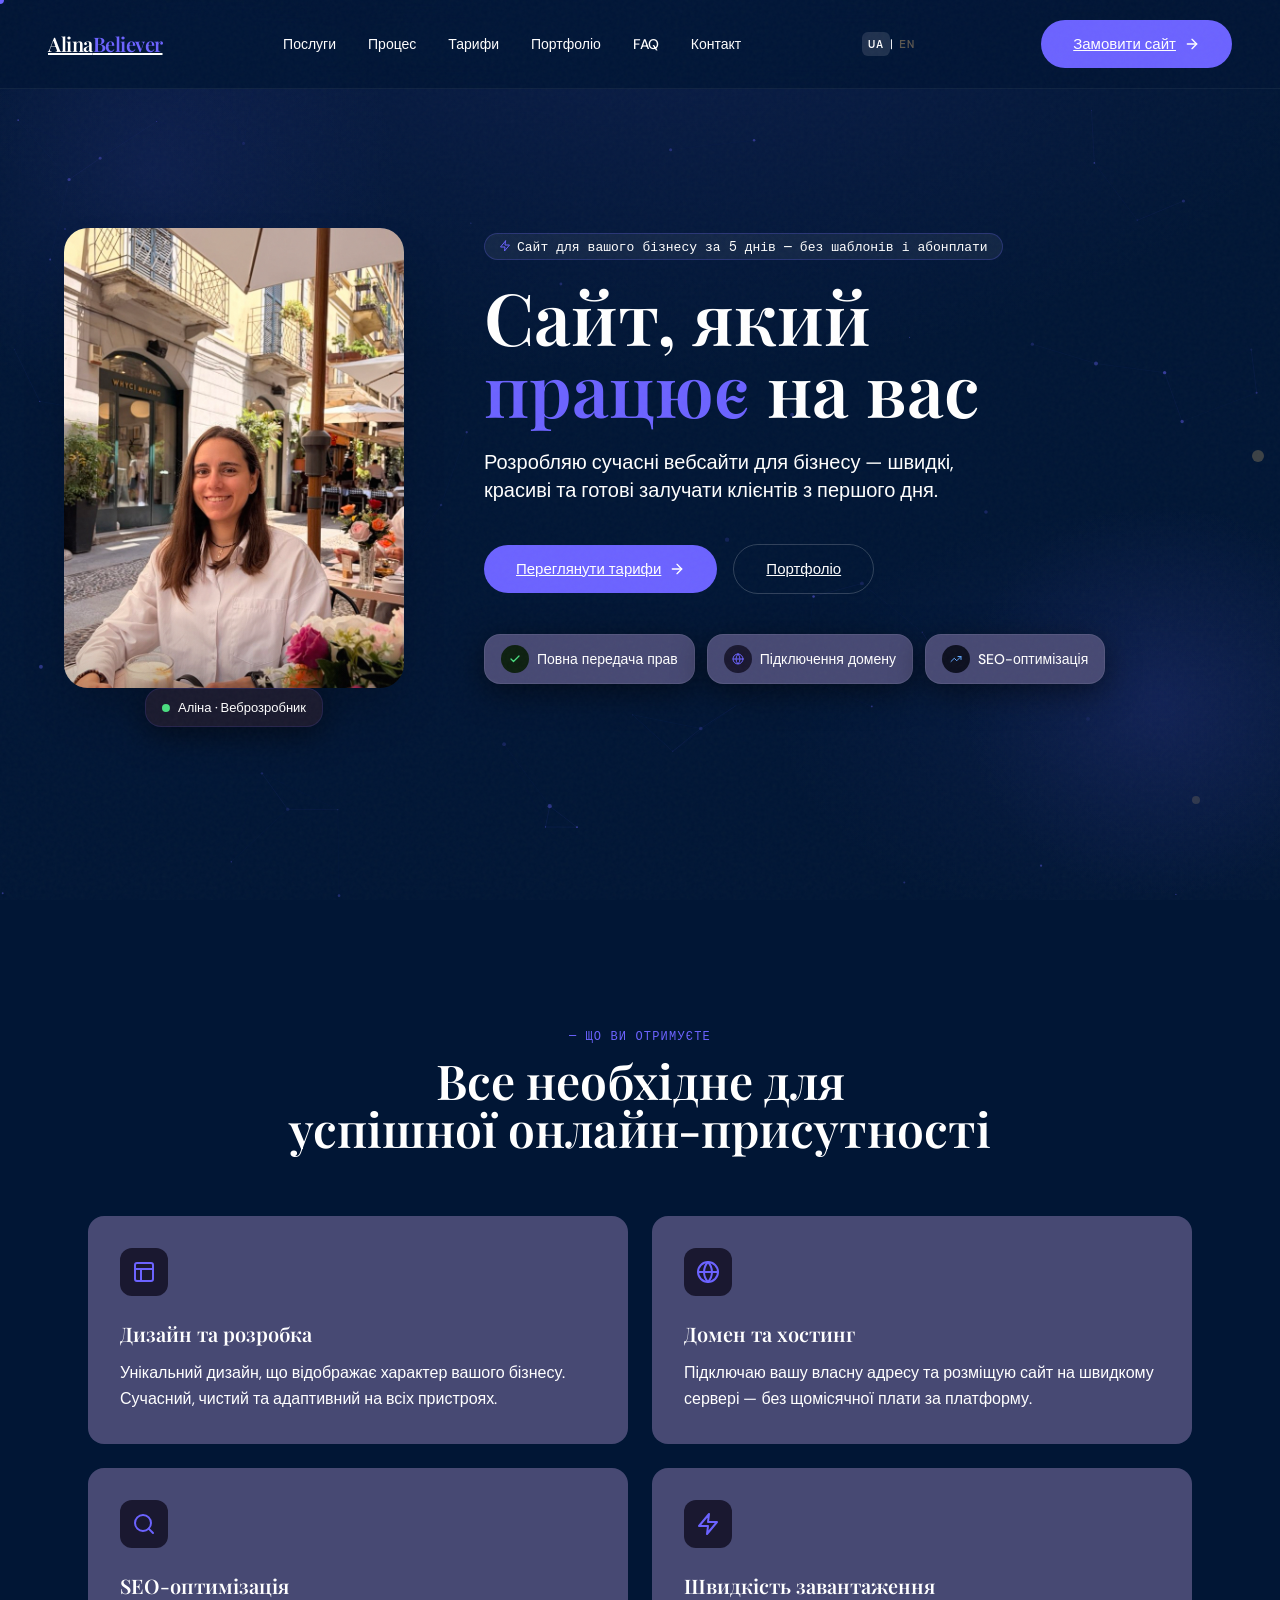
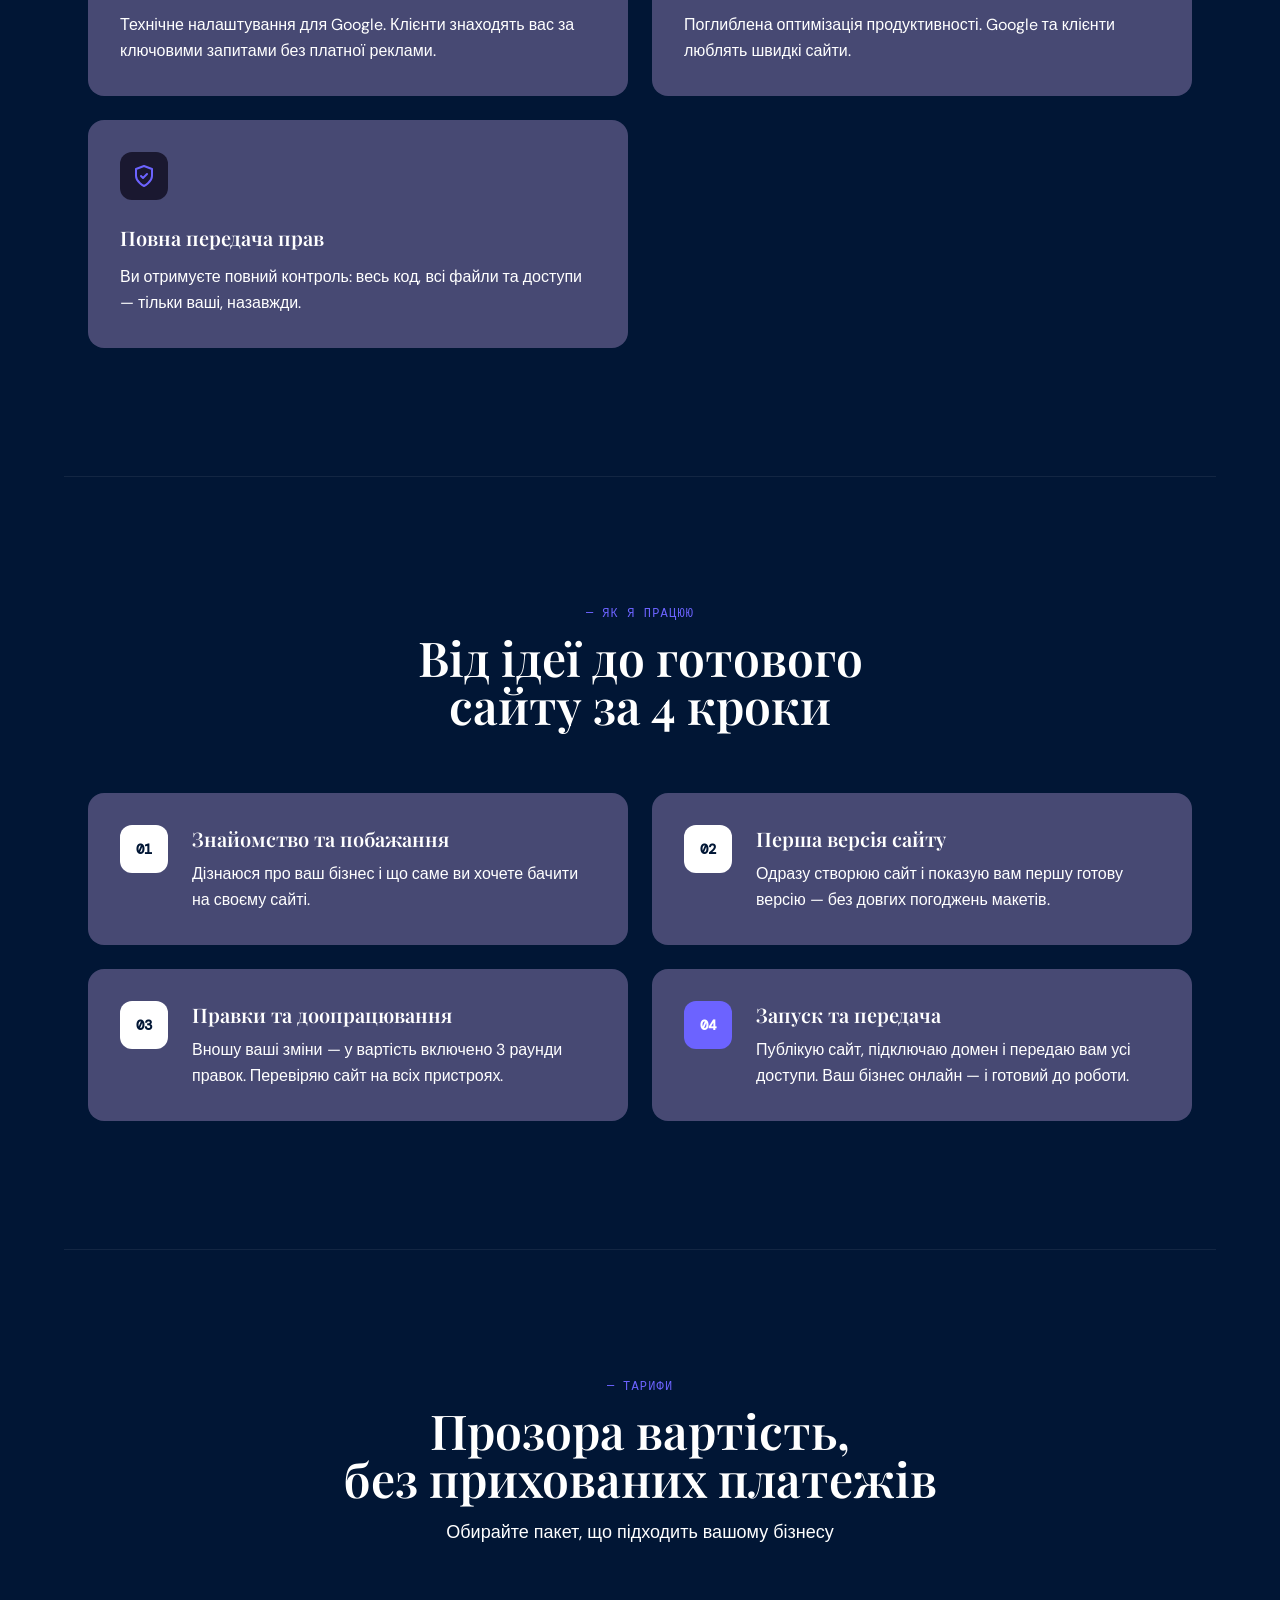
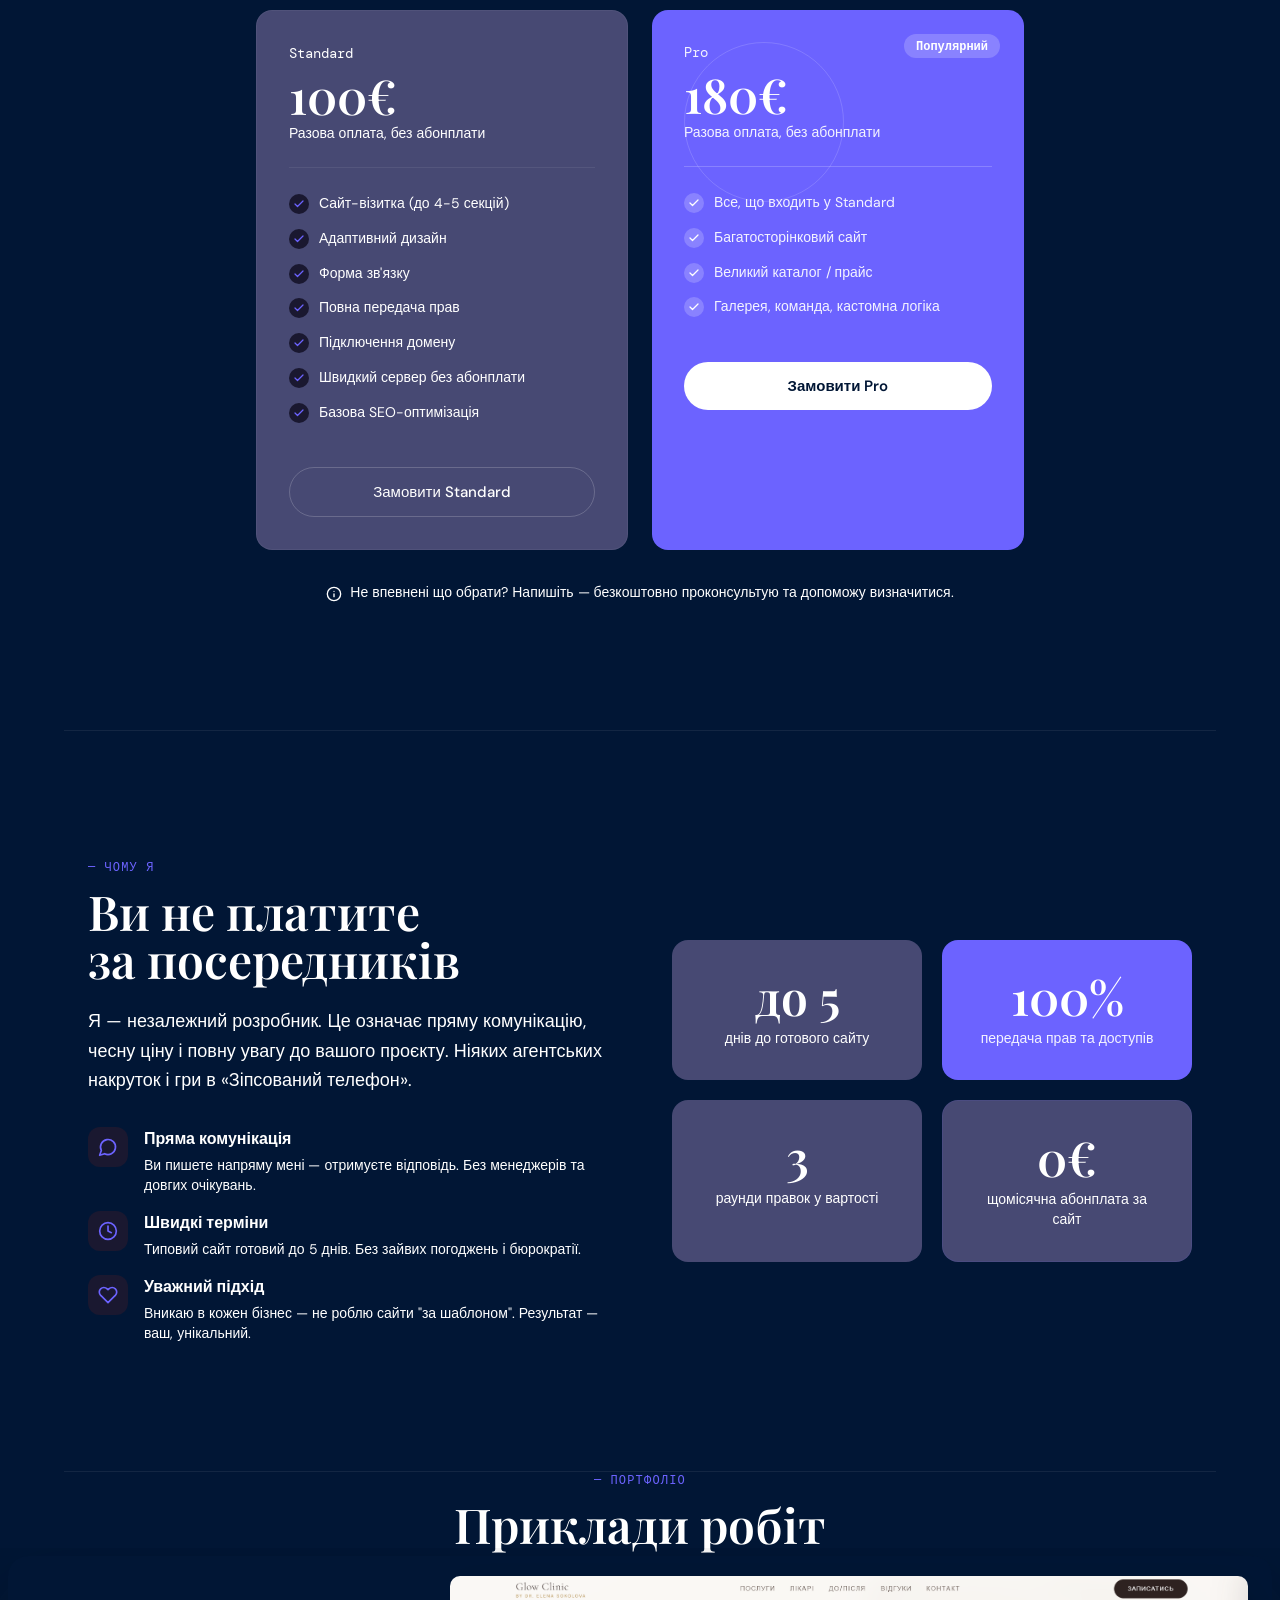
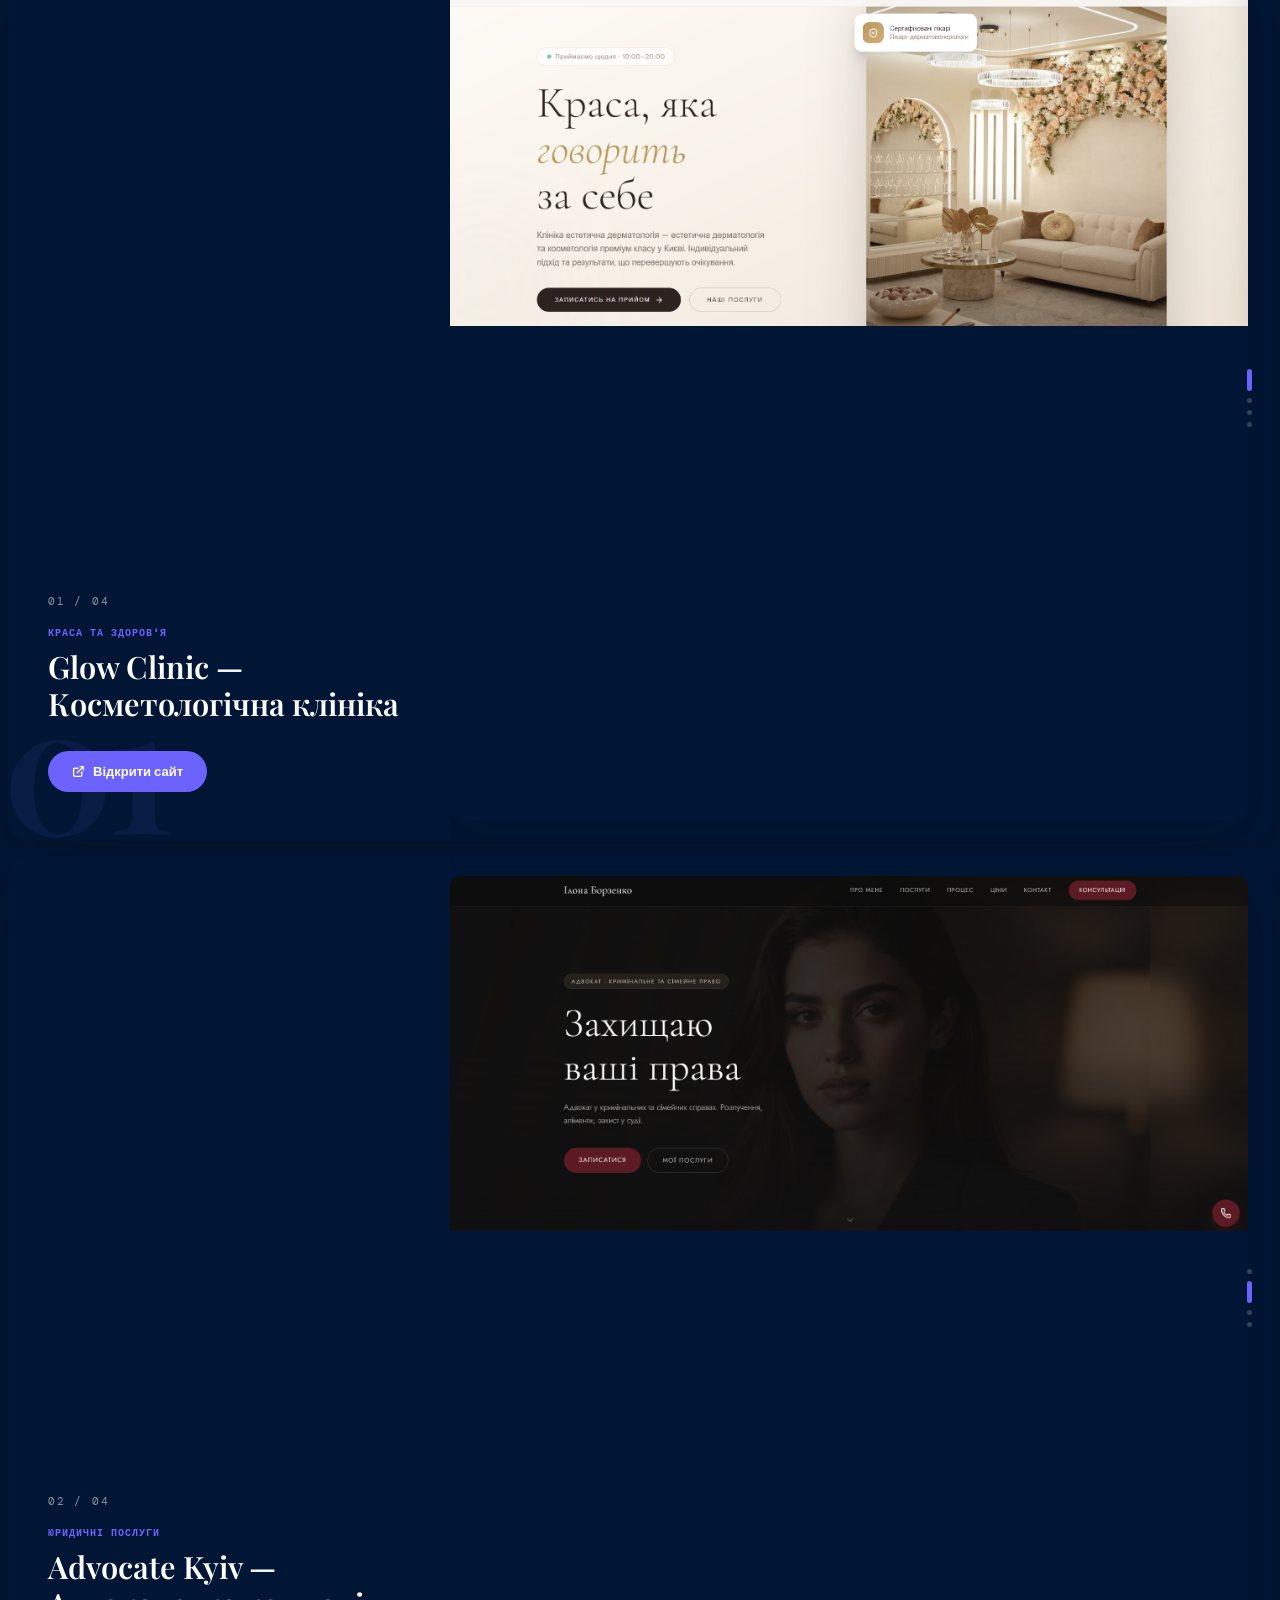
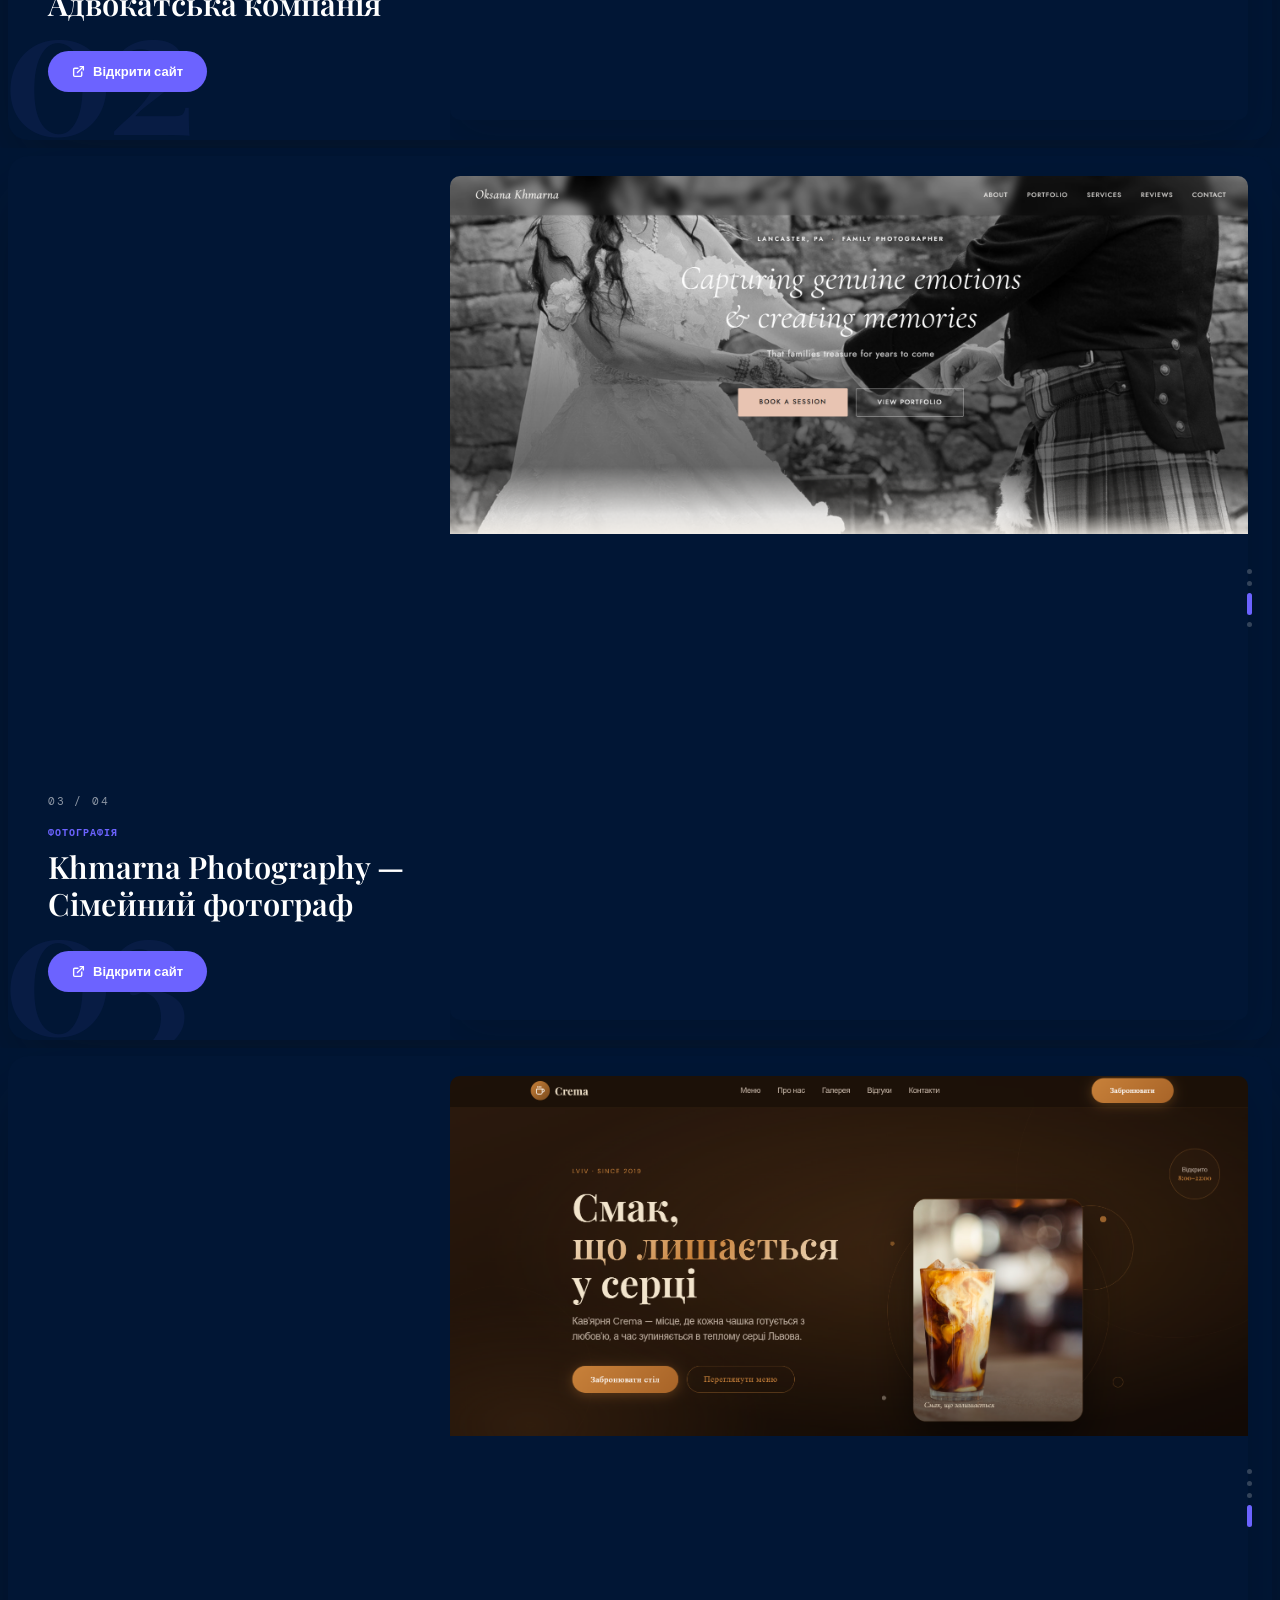
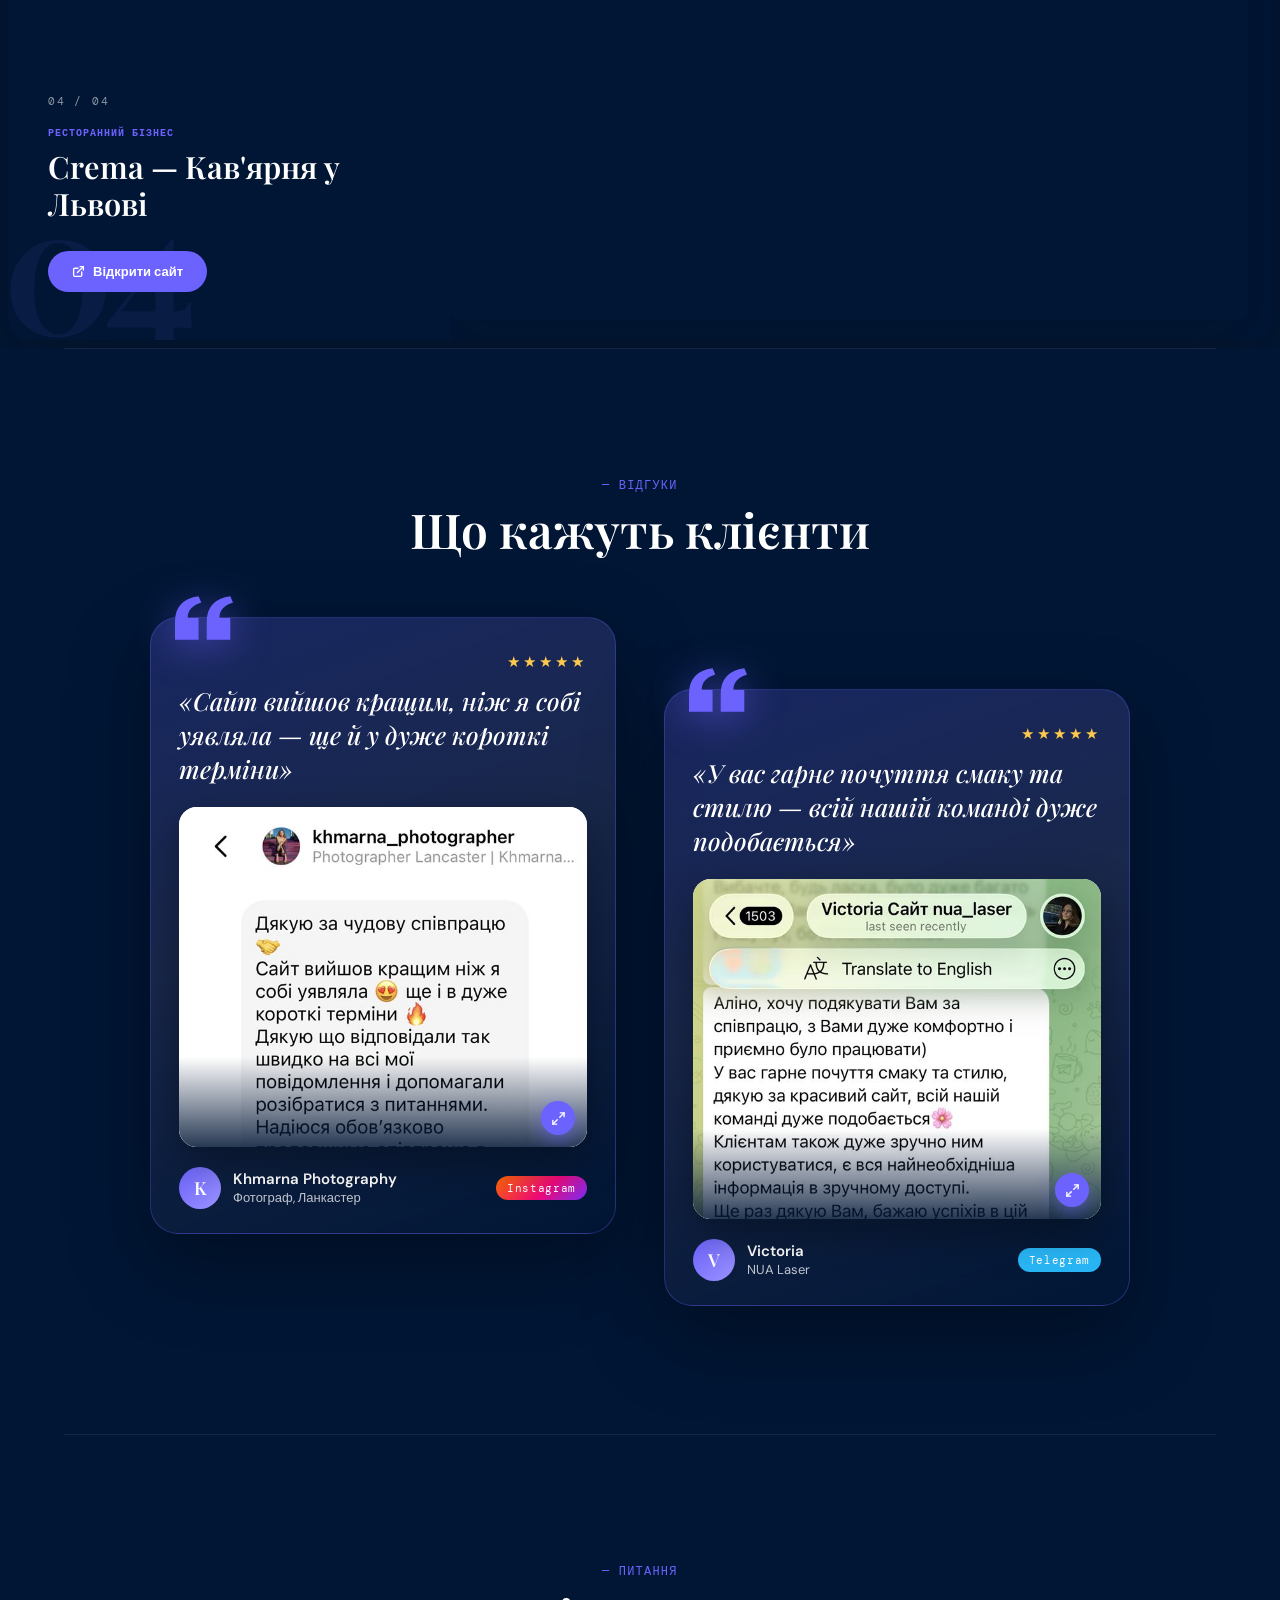
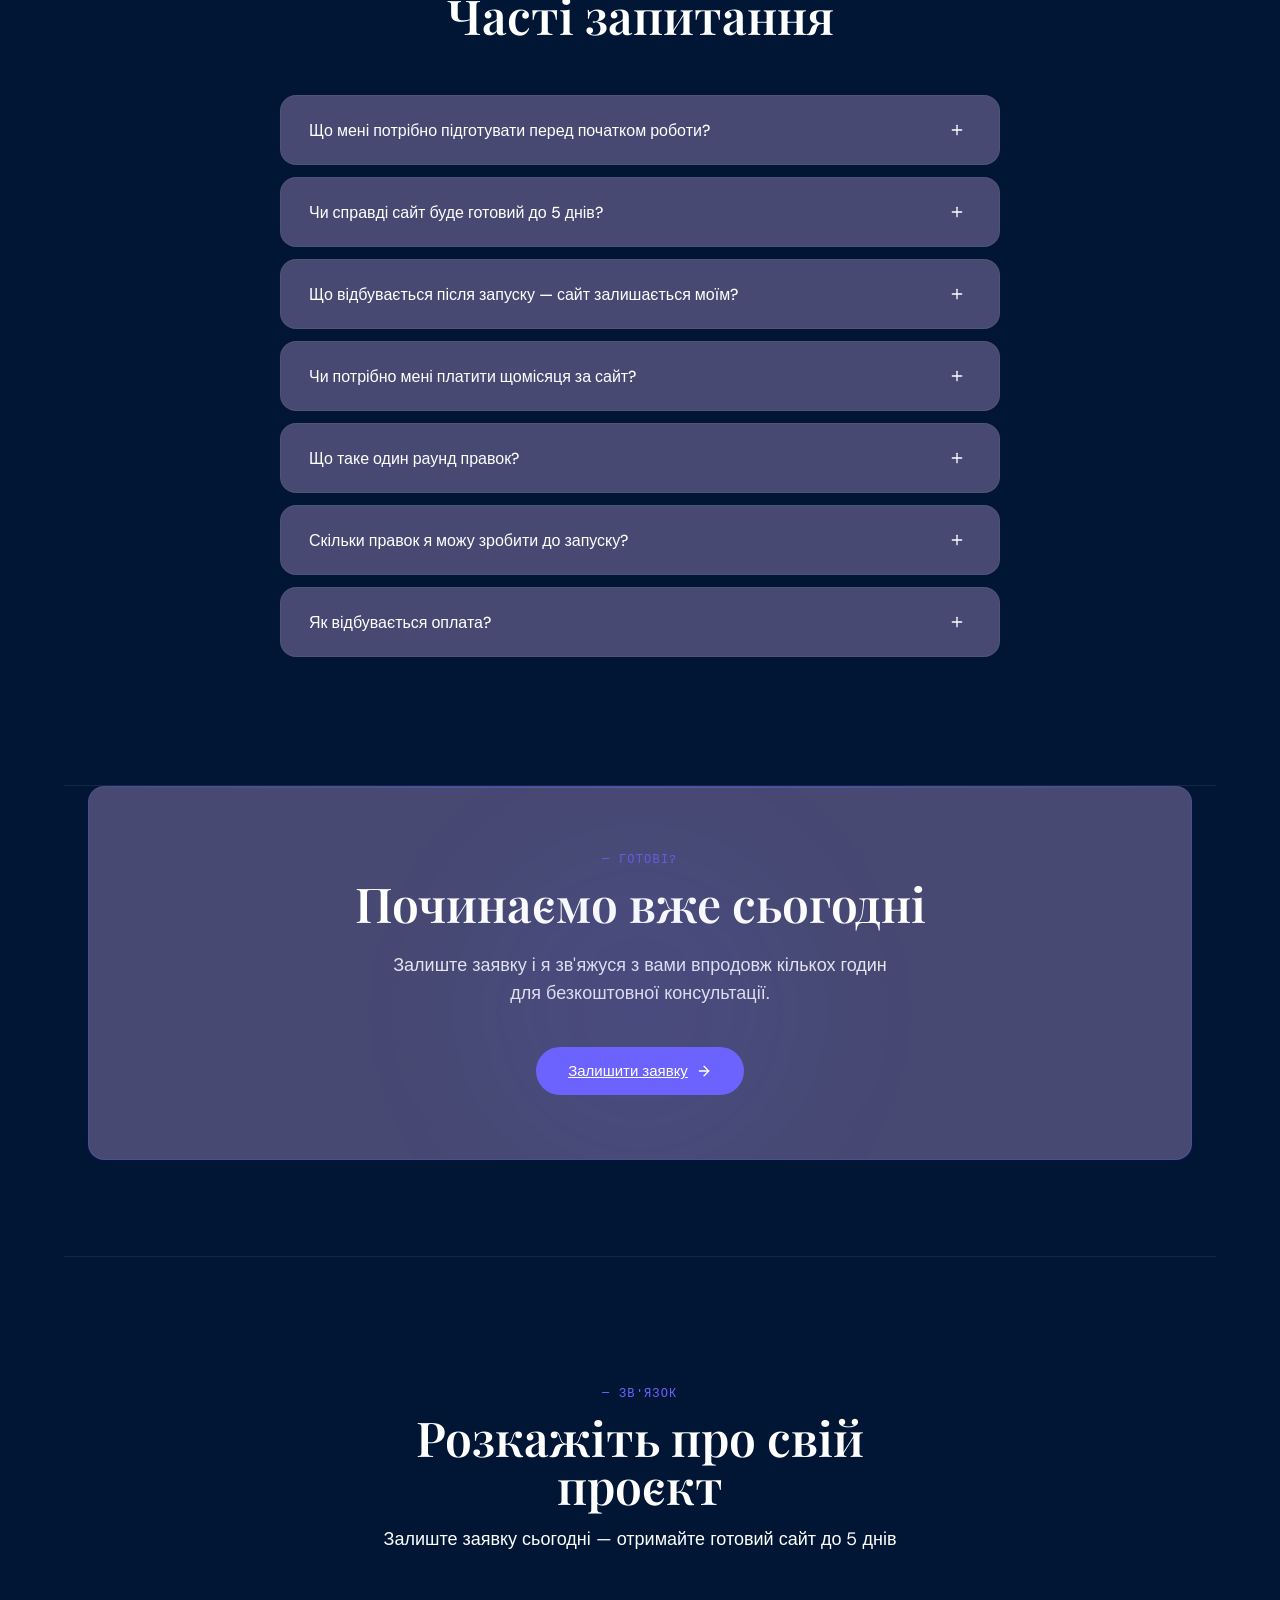
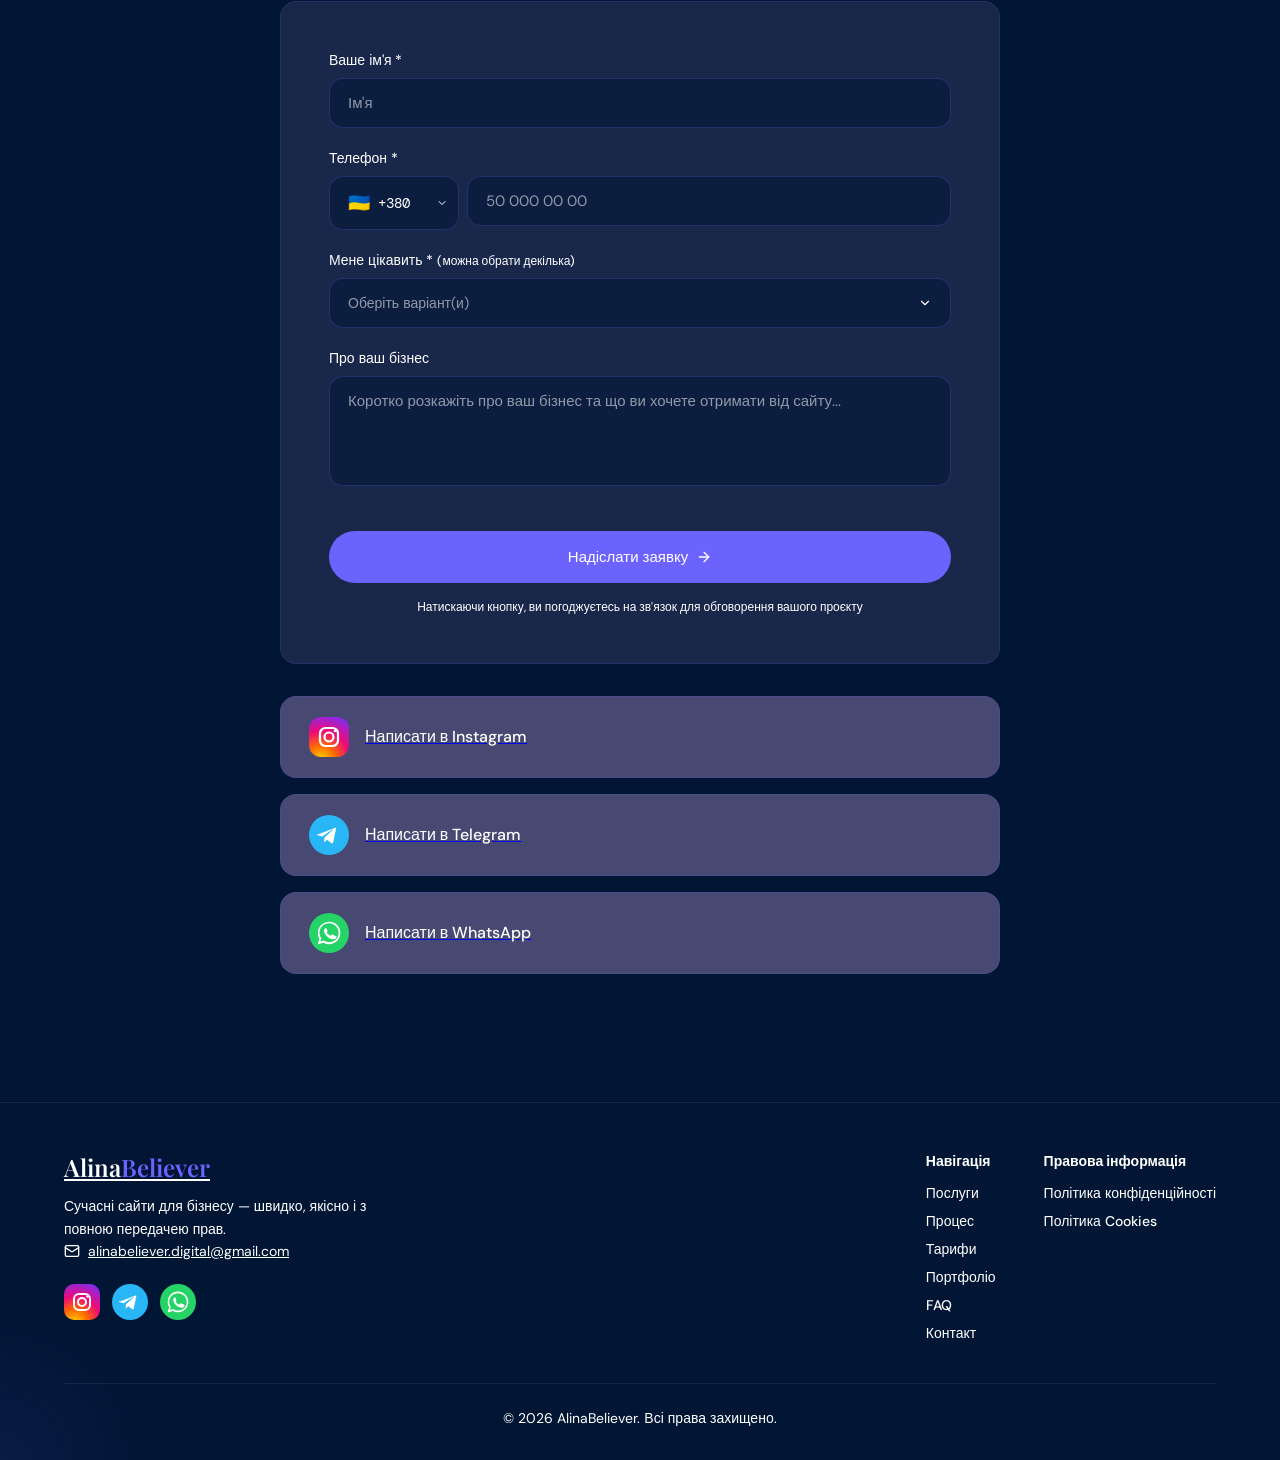
==== src/index.html @ 9e2cae96 "Add reviews section, remove add-ons block, copy tweaks - New "Reviews" section with two compressed c" ====
<!DOCTYPE html>
<html lang="uk">
<head>
<meta charset="UTF-8" />
<meta name="viewport" content="width=device-width, initial-scale=1.0, minimum-scale=1.0" />
<!-- Primary SEO -->
<title>AlinaBeliever — Сайти на замовлення до 5 днів</title>
<meta name="description" content="Розробляю сучасні сайти для малого та середнього бізнесу — швидко, якісно, з повною передачею прав. Тарифи від 100€. Результат до 5 днів." />
<meta name="keywords" content="сайт на замовлення, розробка сайту, вебсайт для бізнесу, створення сайту, AlinaBeliever, сайт для малого бізнесу" />
<meta name="author" content="AlinaBeliever" />
<meta name='freelancehunt' content='e587ade072040e7'>
<meta name="google-site-verification" content="FVG9XsDQiYLBYxYD2s079yGN6IrIj2GLDQqt6EJIZ-4" />
<link rel="canonical" href="https://alinabeliever.com/" />
<link rel="alternate" hreflang="uk" href="https://alinabeliever.com/" />
<link rel="alternate" hreflang="en" href="https://alinabeliever.com/?lang=en" />
<link rel="alternate" hreflang="x-default" href="https://alinabeliever.com/" />
<!-- Open Graph / Facebook -->
<meta property="og:type" content="website" />
<meta property="og:url" content="https://alinabeliever.com/" />
<meta property="og:title" content="AlinaBeliever — Сайти на замовлення до 5 днів" />
<meta property="og:description" content="Розробляю сучасні сайти для малого та середнього бізнесу — швидко, якісно, з повною передачею прав. Тарифи від 100€." />
<meta property="og:image" content="https://alinabeliever.com/og-image.jpg" />
<meta property="og:image:secure_url" content="https://alinabeliever.com/og-image.jpg" />
<meta property="og:image:type" content="image/jpeg" />
<meta property="og:image:width" content="1200" />
<meta property="og:image:height" content="630" />
<meta property="og:image:alt" content="AlinaBeliever — Сайти на замовлення до 5 днів" />
<meta property="og:locale" content="uk_UA" />
<meta property="og:site_name" content="AlinaBeliever" />
<!-- Twitter Card -->
<meta name="twitter:card" content="summary_large_image" />
<meta name="twitter:site" content="@alinabeliever" />
<meta name="twitter:title" content="AlinaBeliever — Сайти на замовлення до 5 днів" />
<meta name="twitter:description" content="Розробляю сучасні сайти для малого та середнього бізнесу — швидко, якісно, з повною передачею прав." />
<meta name="twitter:image" content="https://alinabeliever.com/og-image.jpg" />
<meta name="twitter:image:alt" content="AlinaBeliever — Сайти на замовлення до 5 днів" />
<!-- Favicon -->
<!-- Favicon: dark blue neon <A/> code tag -->
<link rel="icon" type="image/svg+xml" href="data:image/svg+xml,%3Csvg xmlns='http://www.w3.org/2000/svg' viewBox='0 0 100 100'%3E%3Cdefs%3E%3Cfilter id='g' x='-20%25' y='-20%25' width='140%25' height='140%25'%3E%3CfeGaussianBlur in='SourceGraphic' stdDeviation='1.5' result='b'/%3E%3CfeMerge%3E%3CfeMergeNode in='b'/%3E%3CfeMergeNode in='SourceGraphic'/%3E%3C/feMerge%3E%3C/filter%3E%3CradialGradient id='bg' cx='50%25' cy='40%25' r='70%25'%3E%3Cstop offset='0%25' stop-color='%231A3A6A'/%3E%3Cstop offset='100%25' stop-color='%23071525'/%3E%3C/radialGradient%3E%3C/defs%3E%3Crect width='100' height='100' rx='20' fill='url(%23bg)'/%3E%3Ctext x='50' y='62' text-anchor='middle' font-family='monospace' font-size='32' font-weight='700' fill='white' filter='url(%23g)'%3E%26lt%3BA/%26gt%3B%3C/text%3E%3C/svg%3E" />
<link rel="apple-touch-icon" href="data:image/svg+xml,%3Csvg xmlns='http://www.w3.org/2000/svg' viewBox='0 0 100 100'%3E%3Cdefs%3E%3Cfilter id='g' x='-20%25' y='-20%25' width='140%25' height='140%25'%3E%3CfeGaussianBlur in='SourceGraphic' stdDeviation='1.5' result='b'/%3E%3CfeMerge%3E%3CfeMergeNode in='b'/%3E%3CfeMergeNode in='SourceGraphic'/%3E%3C/feMerge%3E%3C/filter%3E%3CradialGradient id='bg' cx='50%25' cy='40%25' r='70%25'%3E%3Cstop offset='0%25' stop-color='%231A3A6A'/%3E%3Cstop offset='100%25' stop-color='%23071525'/%3E%3C/radialGradient%3E%3C/defs%3E%3Crect width='100' height='100' rx='20' fill='url(%23bg)'/%3E%3Ctext x='50' y='62' text-anchor='middle' font-family='monospace' font-size='32' font-weight='700' fill='white' filter='url(%23g)'%3E%26lt%3BA/%26gt%3B%3C/text%3E%3C/svg%3E" />
<link rel="preload" href="style.css" as="style">
<link rel="preload" href="photo.jpg" as="image" fetchpriority="high">
<link rel="dns-prefetch" href="https://formspree.io">
<link rel="dns-prefetch" href="https://fonts.gstatic.com">
<link rel="dns-prefetch" href="https://www.google.com">
<link rel="stylesheet" href="style.css" />
<script src="https://www.google.com/recaptcha/api.js" async defer></script>
<!-- Schema.org structured data -->
<script type="application/ld+json">
{
"@context": "https://schema.org",
"@graph": [
{
"@type": "Person",
"@id": "https://alinabeliever.com/#person",
"name": "Аліна Кондратенко",
"alternateName": "AlinaBeliever",
"url": "https://alinabeliever.com",
"email": "alinabeliever.digital@gmail.com",
"sameAs": [
"https://www.instagram.com/alina.believer",
"https://t.me/alina_believer"
],
"jobTitle": "Веброзробник",
"description": "Розробляю сучасні сайти для малого та середнього бізнесу — швидко, якісно, з повною передачею прав.",
"offers": [
{
"@type": "Offer",
"name": "Standard",
"price": "<!--BUILD:SCHEMA_PRICE_STANDARD-->100<!--/BUILD:SCHEMA_PRICE_STANDARD-->",
"priceCurrency": "EUR"
},
{
"@type": "Offer",
"name": "Pro",
"price": "<!--BUILD:SCHEMA_PRICE_PRO-->180<!--/BUILD:SCHEMA_PRICE_PRO-->",
"priceCurrency": "EUR"
}
]
},
{
"@type": "FAQPage",
"@id": "https://alinabeliever.com/#faq",
"mainEntity": [
{
"@type": "Question",
"name": "Що мені потрібно підготувати перед початком роботи?",
"acceptedAnswer": {
"@type": "Answer",
"text": "Достатньо розповісти про свій бізнес, надати логотип (якщо є) та фото. Текст і структуру сайту можу підготувати я."
}
},
{
"@type": "Question",
"name": "Чи справді сайт буде готовий до 5 днів?",
"acceptedAnswer": {
"@type": "Answer",
"text": "Так — з моменту, як я отримую матеріали та інформацію про ваш бізнес, починаю роботу, і сайт буде готовий до 5 днів."
}
},
{
"@type": "Question",
"name": "Що відбувається після запуску — сайт залишається моїм?",
"acceptedAnswer": {
"@type": "Answer",
"text": "Так, сайт повністю ваш. За бажанням можна додати опцію підтримки на 1 місяць (3 правки) за 50€ — але це не обов'язково, жодних зобов'язань."
}
},
{
"@type": "Question",
"name": "Чи потрібно мені платити щомісяця за сайт?",
"acceptedAnswer": {
"@type": "Answer",
"text": "Ні. Ви платите один раз за розробку. Єдині регулярні витрати — це домен (≈10–15€/рік). Абонплати за платформу — немає."
}
},
{
"@type": "Question",
"name": "Що таке один раунд правок?",
"acceptedAnswer": {
"@type": "Answer",
"text": "Це одна сесія зворотного зв'язку з вашого боку: ви надсилаєте всі побажання та зауваження одним списком — я їх вношу. Наступний раунд починається після того, як ви переглянули оновлену версію."
}
},
{
"@type": "Question",
"name": "Як відбувається оплата?",
"acceptedAnswer": {
"@type": "Answer",
"text": "Передоплата 30%, решта — після вашого затвердження готового сайту перед публікацією. Оплата на карту або криптовалютою."
}
}
]
}
]
}
</script>
<script src="https://cdn.tailwindcss.com"></script>
<script>tailwind.config = {
theme: {
extend: {
fontFamily: {
display: ['Playfair Display', 'serif'],
body: ['DM Sans', 'sans-serif'],
mono: ['DM Mono', 'monospace'],
},
colors: {
ink: '#FFFFFF',
cream: '#011635',
stone: '#474973',
muted: '#FFFFFF',
accent: '#6C63FF',
'accent-light': '#1A1830',
},
animation: {
'fade-up': 'fadeUp 0.7s ease forwards',
'fade-in': 'fadeIn 0.6s ease forwards',
'slide-right': 'slideRight 0.6s ease forwards',
'float': 'float 6s ease-in-out infinite',
},
keyframes: {
fadeUp: {
'0%': { opacity: 0, transform: 'translateY(30px)' },
'100%': { opacity: 1, transform: 'translateY(0)' },
},
fadeIn: {
'0%': { opacity: 0 },
'100%': { opacity: 1 },
},
slideRight: {
'0%': { opacity: 0, transform: 'translateX(-20px)' },
'100%': { opacity: 1, transform: 'translateX(0)' },
},
float: {
'0%, 100%': { transform: 'translateY(0px)' },
'50%': { transform: 'translateY(-12px)' },
},
},
}
}
}</script>
<link rel="preconnect" href="https://fonts.googleapis.com" />
<link rel="preconnect" href="https://fonts.gstatic.com" crossorigin />
<link href="https://fonts.googleapis.com/css2?family=Playfair+Display:wght@400;500;600;700&family=DM+Sans:wght@300;400;500;600;700&family=DM+Mono:wght@400;500;600&display=swap" rel="stylesheet" />
<style>*{scroll-behavior:smooth}html{overflow-x:clip}body{background-color:#011635;color:#FFFFFF;font-family:'DM Sans',sans-serif;overflow-x:clip;max-width:100vw;-webkit-font-smoothing:antialiased;-moz-osx-font-smoothing:grayscale;text-rendering:optimizeLegibility;font-kerning:normal}button,input,select,textarea{font-family:inherit}.grain{position:fixed;inset:0;pointer-events:none;z-index:100;opacity:0.03;background-image:url("data:image/svg+xml,%3Csvg viewBox='0 0 256 256' xmlns='http://www.w3.org/2000/svg'%3E%3Cfilter id='noise'%3E%3CfeTurbulence type='fractalNoise' baseFrequency='0.9' numOctaves='4' stitchTiles='stitch'/%3E%3C/filter%3E%3Crect width='100%25' height='100%25' filter='url(%23noise)'/%3E%3C/svg%3E")}.hero-bg{background:radial-gradient(ellipse 80% 60% at 50% 0%,#6C63FF18 0%,transparent 70%),radial-gradient(ellipse 50% 40% at 90% 80%,#6C63FF10 0%,transparent 60%);touch-action:pan-y;overflow:clip}.tag{display:inline-flex;align-items:center;gap:6px;background:#FFFFFF10;border:1px solid #6C63FF40;border-radius:999px;padding:4px 14px;font-size:13px;font-family:'DM Mono',monospace;color:#FFFFFF}.card-hover{transition:transform 0.3s ease,box-shadow 0.3s ease}.card-hover:hover{transform:translateY(-4px);box-shadow:0 20px 60px rgba(108,99,255,0.2)}.btn-primary{background:#6C63FF;color:#FFFFFF;padding:14px 32px;border-radius:999px;font-weight:500;font-size:15px;transition:all 0.3s ease;display:inline-flex;align-items:center;gap:8px;cursor:pointer;border:none}.btn-primary:hover{background:#5A52E0;transform:translateY(-2px);box-shadow:0 8px 24px rgba(108,99,255,0.45)}.btn-outline{background:transparent;color:#FFFFFF;padding:14px 32px;border-radius:999px;font-weight:500;font-size:15px;border:1.5px solid #FFFFFF30;transition:all 0.3s ease;display:inline-flex;align-items:center;gap:8px;cursor:pointer}.btn-outline:hover{border-color:#6C63FF;background:#6C63FF15;transform:translateY(-2px)}.nav-link{color:#FFFFFF;font-size:14px;font-weight:500;transition:color 0.2s ease;text-decoration:none}.nav-link:hover{color:#6C63FF}.section-label{font-family:'DM Mono',monospace;font-size:12px;letter-spacing:0.1em;text-transform:uppercase;color:#6C63FF;margin-bottom:12px}.divider{border:none;border-top:1px solid #FFFFFF12}.process-step{counter-increment:step}.process-num{font-family:'DM Mono',monospace;font-size:11px;color:#6C63FF;margin-bottom:8px}.floating-badge{background:#1A1A2E;border-radius:16px;padding:10px 16px;box-shadow:0 8px 32px rgba(0,0,0,0.5);font-size:13px;font-weight:500;white-space:nowrap;color:#FFFFFF;border:1px solid #6C63FF25}.floating-badge:not(.static){position:absolute}.floating-badge.static{background:#474973;}.reveal{opacity:0;transform:translateY(22px);transition:opacity 0.65s ease,transform 0.65s ease}.reveal.visible{opacity:1;transform:translateY(0)}.reveal-delay-1{transition-delay:0.1s}.reveal-delay-2{transition-delay:0.2s}.reveal-delay-3{transition-delay:0.3s}.form-input{width:100%;background:rgba(1,22,53,0.5);border:1.5px solid rgba(108,99,255,0.25);border-radius:14px;padding:14px 18px;font-family:'DM Sans',sans-serif;font-size:15px;color:#FFFFFF;transition:border-color 0.2s ease,box-shadow 0.2s ease;outline:none;resize:none}.form-input:focus{border-color:#6C63FF;box-shadow:0 0 0 3px rgba(108,99,255,0.2)}.form-input::placeholder{color:rgba(255,255,255,0.55)}.form-input.error{border-color:#E05555}#plan-group.error #plan-btn{border-color:#E05555}.error-msg{color:#E05555;font-size:12px;margin-top:4px;display:none}.error-msg.show{display:block}.success-banner{display:none;background:#6C63FF;color:#FFFFFF;padding:20px 28px;border-radius:16px;text-align:center}.success-banner.show{display:block}.lang-btn{background:none;border:none;cursor:pointer;font-family:'DM Mono',monospace;font-size:12px;font-weight:500;color:var(--muted);letter-spacing:0.08em;padding:4px 6px;border-radius:6px;transition:color 0.2s ease,background 0.2s ease}.lang-btn:hover{color:var(--ink)}.lang-btn.active-lang{color:#FFFFFF;background:rgba(255,255,255,0.12)}.mobile-cta-bar{display:none;position:fixed;bottom:calc(24px + env(safe-area-inset-bottom,0px));right:20px;z-index:60;width:fit-content;transition:opacity 0.3s ease}.mobile-cta-btn{display:inline-flex;align-items:center;gap:8px;background:#6C63FF;color:#FFFFFF;font-family:'DM Sans',sans-serif;font-size:14px;font-weight:500;padding:13px 22px;border-radius:999px;text-decoration:none;box-shadow:0 6px 28px rgba(108,99,255,0.5);transition:background 0.2s ease,transform 0.2s ease;white-space:nowrap}.mobile-cta-btn:active{transform:scale(0.97);background:#5A52E0;color:#FFFFFF}@media (max-width:767px){.mobile-cta-bar{display:block}#cookie-banner{bottom:calc(90px + env(safe-area-inset-bottom,0px));z-index:70}}#mobile-menu{display:none}#mobile-menu.open{display:flex}.plan-card{transition:all 0.3s ease}.plan-card.popular{background:#6C63FF;color:#FFFFFF}.check-item{display:flex;align-items:flex-start;gap:10px;margin-bottom:12px}.check-icon{flex-shrink:0;margin-top:2px}@keyframes marquee{from{transform:translateX(0)}to{transform:translateX(-50%)}}.marquee-track{display:flex;animation:marquee 80s linear infinite;width:max-content}.marquee-track:hover{animation-play-state:paused}.cursor-dot{width:8px;height:8px;background:#6C63FF;border-radius:50%;position:fixed;pointer-events:none;z-index:9999;transform:translate(-50%,-50%);transition:transform 0.1s ease;display:none}@media (min-width:1024px){.cursor-dot{display:block}}
/* ─── PORTFOLIO SCROLL STACK ─── */
.port-stack-wrap{height:calc(/*BUILD:GALLERY_COUNT*/4/*/BUILD:GALLERY_COUNT*/ * 100vh);}
.port-stack-item{position:sticky;top:0;height:100vh;overflow:hidden;will-change:transform;}
/*BUILD:GALLERY_ZINDEX_START*/
.port-stack-item:nth-child(1){z-index:1;}
.port-stack-item:nth-child(2){z-index:2;}
.port-stack-item:nth-child(3){z-index:3;}
.port-stack-item:nth-child(4){z-index:4;}
/*BUILD:GALLERY_ZINDEX_END*/
.port-stack-card{
  position:absolute;inset:8px;
  border-radius:20px;overflow:hidden;
  box-shadow:0 32px 80px rgba(13,13,13,0.3);
  display:flex;transform-origin:top center;will-change:transform;
}
/* Per-card backgrounds (same for every card, any count) */
.port-stack-item .port-stack-card{background:#011635;}
/* Info panel */
.port-split-info{
  width:35%;flex-shrink:0;
  display:flex;flex-direction:column;justify-content:flex-end;
  padding:48px 40px;position:relative;overflow:hidden;
}
/* Big decorative number behind text */
.port-deco-num{
  position:absolute;bottom:-10px;left:-6px;
  font-family:'Playfair Display',serif;
  font-size:clamp(100px,14vw,200px);font-weight:600;line-height:1;
  pointer-events:none;z-index:0;letter-spacing:-0.05em;
}
.port-stack-item .port-deco-num{color:rgba(108,99,255,0.08);}
/* Info content */
.port-info-content{position:relative;z-index:1;}
.port-info-num{
  font-family:'DM Mono',monospace;font-size:11px;letter-spacing:0.16em;
  margin-bottom:18px;display:block;
}
.port-info-cat{
  font-family:'DM Mono',monospace;font-size:10px;font-weight:600;
  text-transform:uppercase;letter-spacing:0.1em;color:#6C63FF;
  margin-bottom:10px;display:block;
}
.port-info-title{
  font-family:'Playfair Display',serif;font-weight:600;line-height:1.2;
  margin:0 0 28px;font-size:clamp(20px,2.4vw,32px);
}
.port-info-visit{
  display:inline-flex;align-items:center;gap:8px;
  background:#6C63FF;color:#FFFFFF;
  font-family:'DM Sans',sans-serif;font-size:13px;font-weight:600;
  padding:12px 24px;border-radius:999px;text-decoration:none;
  white-space:nowrap;transition:background 0.2s,transform 0.2s ease;
  align-self:flex-start;
}
.port-info-visit:hover{background:#5A52E0;transform:scale(1.04);}
/* Text colours (same for every card, any count) */
.port-stack-item .port-info-num{color:rgba(255,255,255,0.55);}
.port-stack-item .port-info-title{color:#FFFFFF;}
/* Photo panel */
.port-split-photo{flex:1;overflow:hidden;display:flex;align-items:flex-start;justify-content:center;padding:20px 24px 20px 0;}
.port-split-photo img{
  width:100%;height:100%;
  object-fit:contain;object-position:top center;
  border-radius:10px;
  box-shadow:0 16px 48px rgba(13,13,13,0.18);
}
/* Dots nav */
.port-dots-nav{
  position:absolute;right:20px;top:50%;transform:translateY(-50%);
  display:flex;flex-direction:column;gap:7px;align-items:center;
  z-index:10;pointer-events:none;
}
.port-dots-nav span{display:block;border-radius:999px;width:5px;height:5px;transition:all 0.3s ease;background:rgba(255,255,255,0.2);}
.port-dots-nav span.pdn-active{background:#6C63FF;height:22px;}
/* Mobile — flex-column + sticky, кожна картка виїжджає знизу і накладається */
@media(max-width:768px){
  .port-stack-wrap{height:auto!important;display:flex;flex-direction:column;}
  .port-stack-item{
    position:sticky!important;top:68px!important;
    height:auto!important;max-height:85vh!important;
    overflow:hidden!important;will-change:transform!important;
    margin-bottom:20px!important;
  }
  .port-stack-item:last-child{margin-bottom:0!important;}
  .port-stack-card{
    position:relative!important;inset:auto!important;
    border-radius:18px!important;flex-direction:column!important;
    height:auto!important;max-height:calc(85vh - 12px)!important;
    margin:6px!important;overflow:hidden!important;
    transform-origin:top center!important;
    box-shadow:0 20px 60px rgba(13,13,13,0.28)!important;
  }
  .port-split-photo{
    flex:1!important;width:100%!important;
    height:auto!important;min-height:0!important;
    padding:10px 10px 0!important;overflow:hidden!important;
    display:flex!important;align-items:flex-start!important;justify-content:center!important;
  }
  .port-split-photo img{
    width:100%!important;height:100%!important;
    object-fit:contain!important;object-position:top center!important;
    border-radius:10px!important;box-shadow:none!important;
  }
  .port-split-info{
    width:100%!important;flex:none!important;
    padding:14px 18px 20px!important;
    justify-content:flex-start!important;overflow:hidden!important;
  }
  .port-deco-num{display:none!important;}
  .port-dots-nav{display:none!important;}
  .port-info-title{font-size:16px!important;margin-bottom:10px!important;}
  .port-info-num{margin-bottom:6px!important;}
  .port-info-visit{align-self:flex-start!important;}
}
@media(max-width:440px){
  .port-split-info{padding:12px 14px 16px!important;}
  .port-info-title{font-size:14px!important;}
}
/* ── GSAP 3D card animation — послуги / процес ── */
#services .card-hover,#process .card-hover{will-change:transform,opacity;}
#services>div.grid,#process>div.grid{perspective:1000px;}
/* ── Dark theme overrides for Tailwind built-in classes ── */
.bg-white{background-color:#474973!important;}
.bg-cream\/80,.bg-cream{background-color:#011635!important;}
select.form-input option{background:#011635;color:#FFFFFF;}
#country-dropdown{background:#011635!important;border-color:rgba(108,99,255,0.25)!important;}
#country-list li:hover{background:#1A1A2A!important;}
.bg-green-100{background-color:#0D2010!important;}
.bg-green-100 svg{color:#4ADE80!important;}
.bg-blue-50{background-color:#0D1020!important;}
.bg-blue-50 svg{color:#60A5FA!important;}
.bg-stone{background-color:#474973!important;}
.text-ink{color:#FFFFFF!important;}
.text-muted{color:#FFFFFF!important;}
.border-ink\/5{border-color:rgba(255,255,255,0.05)!important;}
.border-ink\/8{border-color:rgba(255,255,255,0.08)!important;}
.border-ink\/10{border-color:rgba(255,255,255,0.1)!important;}
.border-ink\/30{border-color:rgba(255,255,255,0.55)!important;}
.text-accent{color:#6C63FF!important;}
.bg-accent{background-color:#6C63FF!important;}
.bg-accent-light{background-color:#1A1830!important;}
.bg-accent-light svg,.bg-accent-light .text-accent{color:#6C63FF!important;}
.bg-ink{background-color:#FFFFFF!important;}
.text-cream{color:#011635!important;}
.text-cream\/50{color:rgba(1,22,53,0.5)!important;}
.text-cream\/60{color:rgba(1,22,53,0.6)!important;}
.text-cream\/70{color:rgba(1,22,53,0.7)!important;}
.text-cream\/80{color:rgba(1,22,53,0.8)!important;}
.border-cream\/15{border-color:rgba(1,22,53,0.15)!important;}
.border-cream\/30{border-color:rgba(1,22,53,0.3)!important;}
.border-stone{border-color:#2A2A3A!important;}
/* Featured/dark inverted card overrides */
.bg-ink.text-cream .check-icon{background-color:#6C63FF30!important;}
.bg-ink.text-cream .check-icon svg{color:#6C63FF!important;}
/* CTA banner (bg-ink context) needs readable text */
.bg-ink .section-label{color:#6C63FF!important;opacity:0.9;}
/* Cookie banner */
#cookie-banner{background:#474973!important;border:1px solid #2A2A3A;}
/* Modals */
#privacy .bg-cream,#cookies .bg-cream{background-color:#474973!important;}
.bg-cream.rounded-2xl{background-color:#474973!important;}
/* Mobile menu */
#mobile-menu{background-color:#011635!important;}
#mobile-menu a{border-color:rgba(255,255,255,0.1)!important;}
/* Hero image border */
.border-accent\/25{border-color:rgba(108,99,255,0.25)!important;}
/* Stats dark card text fix */
.bg-ink .font-display{color:#6C63FF!important;}
.bg-ink .text-muted{color:rgba(1,22,53,0.7)!important;}
/* Pricing popular card (bg-ink) */
.bg-ink.text-cream .font-display{color:#6C63FF!important;}
.bg-ink.text-cream p,.bg-ink.text-cream span:not(.bg-accent):not(.font-display){color:rgba(1,22,53,0.7)!important;}
/* ── REVIEWS ── */
.rv-grid{display:grid;grid-template-columns:minmax(0,1fr);gap:40px;max-width:980px;margin:0 auto;}
@media(min-width:768px){.rv-grid{grid-template-columns:minmax(0,1fr) minmax(0,1fr);gap:48px;align-items:start;}.rv-grid>.rv-card:nth-child(2){margin-top:72px;}}
.rv-card{position:relative;margin:0;padding:34px 28px 24px;border-radius:28px;background:linear-gradient(160deg,rgba(108,99,255,0.22),rgba(71,73,115,0.35) 45%,rgba(1,22,53,0.6));border:1px solid rgba(108,99,255,0.3);box-shadow:0 30px 80px rgba(0,0,0,0.35);transition:transform .5s cubic-bezier(.23,1,.32,1),box-shadow .5s ease;}
@media(min-width:768px){.rv-tilt-l{transform:rotate(-2deg);}.rv-tilt-r{transform:rotate(2deg);}}
.rv-card.reveal.visible.rv-tilt-l,.rv-card.reveal.visible.rv-tilt-r{transition:opacity .65s ease,transform .5s cubic-bezier(.23,1,.32,1);}
.rv-card:hover{transform:rotate(0) translateY(-6px)!important;box-shadow:0 36px 90px rgba(108,99,255,0.3);}
.rv-qmark{position:absolute;top:-22px;left:24px;width:58px;height:44px;color:#6C63FF;filter:drop-shadow(0 6px 18px rgba(108,99,255,.55));}
.rv-stars{color:#FFC94D;letter-spacing:3px;font-size:15px;margin-bottom:12px;text-align:right;}
.rv-pull{font-size:clamp(20px,2.2vw,25px);line-height:1.35;font-weight:500;font-style:italic;color:#FFFFFF;margin:0 0 22px;}
.rv-shot{position:relative;display:block;width:100%;padding:0;border:none;cursor:zoom-in;border-radius:18px;overflow:hidden;max-height:340px;background:#fff;box-shadow:0 14px 40px rgba(0,0,0,0.35);}
.rv-shot img{display:block;width:100%;height:auto;transition:transform .6s ease;}
.rv-shot::after{content:'';position:absolute;left:0;right:0;bottom:0;height:90px;background:linear-gradient(to bottom,transparent,rgba(1,22,53,0.85));pointer-events:none;}
.rv-card:hover .rv-shot img{transform:scale(1.03);}
.rv-zoom{position:absolute;right:12px;bottom:12px;z-index:1;width:34px;height:34px;border-radius:50%;background:#6C63FF;color:#fff;display:flex;align-items:center;justify-content:center;box-shadow:0 6px 18px rgba(108,99,255,.5);}
.rv-meta{display:flex;align-items:center;gap:12px;margin-top:20px;}
.rv-avatar{flex-shrink:0;width:42px;height:42px;border-radius:50%;display:flex;align-items:center;justify-content:center;font-family:'Playfair Display',serif;font-weight:600;font-size:18px;color:#fff;background:linear-gradient(135deg,#6C63FF,#9B94FF);}
.rv-who{display:flex;flex-direction:column;line-height:1.3;min-width:0;}
.rv-who b{font-weight:600;font-size:15px;color:#fff;}
.rv-who span{font-size:13px;color:rgba(255,255,255,0.75);}
.rv-src{margin-left:auto;flex-shrink:0;font-family:'DM Mono',monospace;font-size:11px;letter-spacing:.06em;padding:5px 11px;border-radius:999px;color:#fff;}
.rv-src-ig{background:linear-gradient(135deg,#ff6a00,#ee0979 55%,#7b2ff7);}
.rv-src-tg{background:#29B6F6;}
</style>
</head>
<body>
<div class="grain"></div>
<div class="cursor-dot" id="cursor"></div>
<!-- NAV -->
<nav class="fixed top-0 left-0 right-0 z-50 flex items-center justify-between px-6 md:px-12 py-5 backdrop-blur-md border-b" style="background:rgba(1,22,53,0.85);border-color:rgba(255,255,255,0.06);">
<a href="#" class="font-display text-xl font-semibold tracking-tight text-ink">
Alina<span class="text-accent">Believer</span>
</a>
<div class="hidden md:flex items-center gap-8">
<a href="#services" class="nav-link"><span id="tl-nav-services">Послуги</span></a>
<a href="#process" class="nav-link"><span id="tl-nav-process">Процес</span></a>
<a href="#pricing" class="nav-link"><span id="tl-nav-pricing">Тарифи</span></a>
<a href="#portfolio" class="nav-link"><span id="tl-nav-portfolio">Портфоліо</span></a>
<a href="#faq" class="nav-link"><span id="tl-nav-faq">FAQ</span></a>
<a href="#contact" class="nav-link"><span id="tl-nav-contact">Контакт</span></a>
</div>
<!-- Lang switcher -->
<div class="hidden md:flex items-center gap-1 mr-2">
<button onclick="setLang('uk')" id="btn-uk" class="lang-btn active-lang" aria-label="Українська">UA</button>
<span class="text-muted" style="font-size:12px;">|</span>
<button onclick="setLang('en')" id="btn-en" class="lang-btn" aria-label="English">EN</button>
</div>
<a href="#contact" class="hidden md:inline-flex btn-primary py-3 px-6 text-sm">
<span id="tl-nav-cta">Замовити сайт</span> <svg class="w-4 h-4" aria-hidden="true" xmlns="http://www.w3.org/2000/svg" viewBox="0 0 24 24" fill="none" stroke="currentColor" stroke-width="2" stroke-linecap="round" stroke-linejoin="round"><path d="M5 12h14"/><path d="m12 5 7 7-7 7"/></svg>
</a>
<div class="flex md:hidden items-center gap-0 mr-2 rounded-full" style="padding:2px;border:1px solid rgba(255,255,255,0.12);background:rgba(255,255,255,0.05);">
<button onclick="setLang('uk')" id="btn-uk-nav" class="lang-btn active-lang" aria-label="Українська" style="padding:5px 9px;font-size:11px;">UA</button>
<button onclick="setLang('en')" id="btn-en-nav" class="lang-btn" aria-label="English" style="padding:5px 9px;font-size:11px;">EN</button>
</div>
<button id="burger" class="md:hidden p-2" onclick="toggleMenu()">
<svg class="w-5 h-5" aria-hidden="true" xmlns="http://www.w3.org/2000/svg" viewBox="0 0 24 24" fill="none" stroke="currentColor" stroke-width="2" stroke-linecap="round" stroke-linejoin="round"><line x1="4" x2="20" y1="12" y2="12"/><line x1="4" x2="20" y1="6" y2="6"/><line x1="4" x2="20" y1="18" y2="18"/></svg>
</button>
</nav>
<!-- MOBILE MENU -->
<div id="mobile-menu" class="fixed inset-0 z-40 flex-col pt-20 px-6 pb-8 gap-6" style="background:#011635;">
<a href="#services" onclick="toggleMenu()" class="text-2xl font-display font-medium py-3 border-b border-ink/10 block"><span id="tl-mob-services">Послуги</span></a>
<a href="#process" onclick="toggleMenu()" class="text-2xl font-display font-medium py-3 border-b border-ink/10 block"><span id="tl-mob-process">Процес</span></a>
<a href="#pricing" onclick="toggleMenu()" class="text-2xl font-display font-medium py-3 border-b border-ink/10 block"><span id="tl-mob-pricing">Тарифи</span></a>
<a href="#portfolio" onclick="toggleMenu()" class="text-2xl font-display font-medium py-3 border-b border-ink/10 block"><span id="tl-mob-portfolio">Портфоліо</span></a>
<a href="#faq" onclick="toggleMenu()" class="text-2xl font-display font-medium py-3 border-b border-ink/10 block"><span id="tl-mob-faq">FAQ</span></a>
<a href="#contact" onclick="toggleMenu()" class="text-2xl font-display font-medium py-3 border-b border-ink/10 block"><span id="tl-mob-contact">Контакт</span></a>
<div class="flex items-center gap-3 py-3">
<button onclick="setLang('uk')" id="btn-uk-mob" class="lang-btn active-lang">UA</button>
<span class="text-muted">|</span>
<button onclick="setLang('en')" id="btn-en-mob" class="lang-btn">EN</button>
</div>
<a href="#contact" onclick="toggleMenu()" class="btn-primary justify-center mt-4"><span id="tl-mob-cta">Замовити сайт</span></a>
</div>
<main id="main-content">
<!-- HERO -->
<section class="hero-bg min-h-screen flex items-center pt-24 pb-20 px-6 relative overflow-hidden">
<!-- Subtle background decorative dots -->
<div class="absolute top-1/2 right-4 w-3 h-3 rounded-full bg-accent/30 animate-float" style="animation-delay:1s;"></div>
<div class="absolute bottom-24 right-20 w-2 h-2 rounded-full bg-accent/20 animate-float" style="animation-delay:2.5s;"></div>
<div class="max-w-6xl mx-auto w-full flex flex-col lg:flex-row items-center gap-10 lg:gap-20">
<!-- LEFT: Photo -->
<div class="relative flex-shrink-0 animate-fade-in order-2 lg:order-1" style="animation-delay:0.3s;">
<div class="absolute -inset-3 rounded-3xl border border-accent/25 animate-float" style="animation-delay:0.5s;"></div>
<div class="relative w-60 h-80 sm:w-72 sm:h-96 lg:w-[340px] lg:h-[460px] rounded-3xl overflow-hidden shadow-2xl">
<img src="photo.jpg" srcset="photo-mobile.jpg 480w, photo.jpg 768w" sizes="(max-width: 640px) 240px, (max-width: 1024px) 288px, 340px" alt="Аліна Кондратенко — веброзробник" class="w-full h-full object-cover" style="object-position:center 35%" fetchpriority="high" loading="eager" />
<div class="absolute bottom-0 left-0 right-0 h-20 bg-gradient-to-t from-ink/25 to-transparent"></div>
</div>
<div class="absolute -bottom-4 left-1/2 -translate-x-1/2 floating-badge flex items-center gap-2 whitespace-nowrap">
<div class="w-2 h-2 rounded-full bg-green-400 animate-pulse"></div>
<span id="tl-hero-name">Аліна · Веброзробник</span>
</div>
</div>
<!-- RIGHT: Text -->
<div class="flex-1 text-center lg:text-left order-1 lg:order-2">
<div class="tag mb-5 animate-fade-in inline-flex">
<svg class="w-3 h-3 text-accent" aria-hidden="true" xmlns="http://www.w3.org/2000/svg" viewBox="0 0 24 24" fill="none" stroke="currentColor" stroke-width="2" stroke-linecap="round" stroke-linejoin="round"><polygon points="13 2 3 14 12 14 11 22 21 10 12 10 13 2"/></svg>
<span id="tl-hero-tag">Сайт для вашого бізнесу за 5 днів — без шаблонів і абонплати</span>
</div>
<h1 class="font-display text-5xl md:text-6xl lg:text-7xl font-semibold leading-tight mb-6 animate-fade-up" style="animation-delay:0.1s;">
<span id="tl-hero-h1a">Сайт, який</span><br/>
<span class="text-accent" id="tl-hero-h1b">працює</span> <span id="tl-hero-h1c">на вас</span>
</h1>
<p class="text-muted text-lg md:text-xl leading-relaxed mb-10 animate-fade-up max-w-lg mx-auto lg:mx-0" style="animation-delay:0.2s;">
<span id="tl-hero-sub">Розробляю сучасні вебсайти для бізнесу — швидкі, красиві та готові залучати клієнтів з першого дня.</span>
</p>
<div class="flex flex-col sm:flex-row gap-4 items-center justify-center lg:justify-start animate-fade-up mb-10" style="animation-delay:0.3s;">
<a href="#pricing" class="btn-primary">
<span id="tl-hero-btn1">Переглянути тарифи</span> <svg class="w-4 h-4" aria-hidden="true" xmlns="http://www.w3.org/2000/svg" viewBox="0 0 24 24" fill="none" stroke="currentColor" stroke-width="2" stroke-linecap="round" stroke-linejoin="round"><path d="M5 12h14"/><path d="m12 5 7 7-7 7"/></svg>
</a>
<a href="#portfolio" class="btn-outline">
<span id="tl-hero-btn2">Портфоліо</span>
</a>
</div>
<!-- Badges — рівний ряд -->
<div class="animate-fade-in flex flex-wrap gap-3 justify-center lg:justify-start" style="animation-delay:0.5s;">
<div class="floating-badge static flex items-center gap-2 shadow-sm border border-ink/8">
<div class="w-7 h-7 rounded-full bg-green-100 flex items-center justify-center flex-shrink-0">
<svg class="w-3 h-3 text-green-600" aria-hidden="true" xmlns="http://www.w3.org/2000/svg" viewBox="0 0 24 24" fill="none" stroke="currentColor" stroke-width="2.5" stroke-linecap="round" stroke-linejoin="round"><path d="M20 6 9 17l-5-5"/></svg>
</div>
<span class="text-sm" id="tl-hero-badge1">Повна передача прав</span>
</div>
<div class="floating-badge static flex items-center gap-2 shadow-sm border border-ink/8">
<div class="w-7 h-7 rounded-full bg-accent-light flex items-center justify-center flex-shrink-0">
<svg class="w-3 h-3 text-accent" aria-hidden="true" xmlns="http://www.w3.org/2000/svg" viewBox="0 0 24 24" fill="none" stroke="currentColor" stroke-width="2" stroke-linecap="round" stroke-linejoin="round"><circle cx="12" cy="12" r="10"/><path d="M2 12h20"/><path d="M12 2a15.3 15.3 0 0 1 4 10 15.3 15.3 0 0 1-4 10 15.3 15.3 0 0 1-4-10 15.3 15.3 0 0 1 4-10z"/></svg>
</div>
<span class="text-sm" id="tl-hero-badge2">Підключення домену</span>
</div>
<div class="floating-badge static flex items-center gap-2 shadow-sm border border-ink/8">
<div class="w-7 h-7 rounded-full bg-blue-50 flex items-center justify-center flex-shrink-0">
<svg class="w-3 h-3 text-blue-600" aria-hidden="true" xmlns="http://www.w3.org/2000/svg" viewBox="0 0 24 24" fill="none" stroke="currentColor" stroke-width="2" stroke-linecap="round" stroke-linejoin="round"><polyline points="22 7 13.5 15.5 8.5 10.5 2 17"/><polyline points="16 7 22 7 22 13"/></svg>
</div>
<span class="text-sm" id="tl-hero-badge3">SEO-оптимізація</span>
</div>
</div>
</div>
</div>
</section>
<!-- SERVICES -->
<section id="services" class="py-24 md:py-32 px-6 max-w-6xl mx-auto">
<div class="text-center mb-16">
<p class="section-label reveal"><span id="tl-s-label">— Що ви отримуєте</span></p>
<h2 class="font-display text-4xl md:text-5xl font-semibold leading-tight reveal reveal-delay-1">
<span id="tl-s-h2">Все необхідне для<br/>успішної онлайн-присутності</span>
</h2>
</div>
<div class="grid grid-cols-1 md:grid-cols-2 lg:grid-cols-6 gap-6">
<!-- Service 1 -->
<div class="bg-white rounded-2xl p-8 card-hover reveal lg:col-span-2">
<div class="w-12 h-12 bg-accent-light rounded-xl flex items-center justify-center mb-6">
<svg class="w-6 h-6 text-accent" aria-hidden="true" xmlns="http://www.w3.org/2000/svg" viewBox="0 0 24 24" fill="none" stroke="currentColor" stroke-width="2" stroke-linecap="round" stroke-linejoin="round"><rect width="18" height="18" x="3" y="3" rx="2"/><path d="M3 9h18"/><path d="M9 21V9"/></svg>
</div>
<h3 class="font-display text-xl font-semibold mb-3"><span id="tl-s1t">Дизайн та розробка</span></h3>
<p class="text-muted leading-relaxed"><span id="tl-s1d">Унікальний дизайн, що відображає характер вашого бізнесу. Сучасний, чистий та адаптивний на всіх пристроях.</span></p>
</div>
<!-- Service 2 -->
<div class="bg-white rounded-2xl p-8 card-hover reveal reveal-delay-1 lg:col-span-2">
<div class="w-12 h-12 bg-accent-light rounded-xl flex items-center justify-center mb-6">
<svg class="w-6 h-6 text-accent" aria-hidden="true" xmlns="http://www.w3.org/2000/svg" viewBox="0 0 24 24" fill="none" stroke="currentColor" stroke-width="2" stroke-linecap="round" stroke-linejoin="round"><circle cx="12" cy="12" r="10"/><path d="M2 12h20"/><path d="M12 2a15.3 15.3 0 0 1 4 10 15.3 15.3 0 0 1-4 10 15.3 15.3 0 0 1-4-10 15.3 15.3 0 0 1 4-10z"/></svg>
</div>
<h3 class="font-display text-xl font-semibold mb-3"><span id="tl-s2t">Домен та хостинг</span></h3>
<p class="text-muted leading-relaxed"><span id="tl-s2d">Підключаю вашу власну адресу та розміщую сайт на швидкому сервері — без щомісячної плати за платформу.</span></p>
</div>
<!-- Service 3 -->
<div class="bg-white rounded-2xl p-8 card-hover reveal reveal-delay-2 lg:col-span-2">
<div class="w-12 h-12 bg-accent-light rounded-xl flex items-center justify-center mb-6">
<svg class="w-6 h-6 text-accent" aria-hidden="true" xmlns="http://www.w3.org/2000/svg" viewBox="0 0 24 24" fill="none" stroke="currentColor" stroke-width="2" stroke-linecap="round" stroke-linejoin="round"><circle cx="11" cy="11" r="8"/><path d="m21 21-4.35-4.35"/></svg>
</div>
<h3 class="font-display text-xl font-semibold mb-3"><span id="tl-s3t">SEO-оптимізація</span></h3>
<p class="text-muted leading-relaxed"><span id="tl-s3d">Технічне налаштування для Google. Клієнти знаходять вас за ключовими запитами без платної реклами.</span></p>
</div>
<!-- Service 5 -->
<div class="bg-white rounded-2xl p-8 card-hover reveal reveal-delay-1 lg:col-span-3">
<div class="w-12 h-12 bg-accent-light rounded-xl flex items-center justify-center mb-6">
<svg class="w-6 h-6 text-accent" aria-hidden="true" xmlns="http://www.w3.org/2000/svg" viewBox="0 0 24 24" fill="none" stroke="currentColor" stroke-width="2" stroke-linecap="round" stroke-linejoin="round"><polygon points="13 2 3 14 12 14 11 22 21 10 12 10 13 2"/></svg>
</div>
<h3 class="font-display text-xl font-semibold mb-3"><span id="tl-s5t">Швидкість завантаження</span></h3>
<p class="text-muted leading-relaxed"><span id="tl-s5d">Поглиблена оптимізація продуктивності. Google та клієнти люблять швидкі сайти.</span></p>
</div>
<!-- Service 6 -->
<div class="bg-white rounded-2xl p-8 card-hover reveal reveal-delay-2 lg:col-span-3">
<div class="w-12 h-12 bg-accent-light rounded-xl flex items-center justify-center mb-6">
<svg class="w-6 h-6 text-accent" aria-hidden="true" xmlns="http://www.w3.org/2000/svg" viewBox="0 0 24 24" fill="none" stroke="currentColor" stroke-width="2" stroke-linecap="round" stroke-linejoin="round"><path d="M12 22s8-4 8-10V5l-8-3-8 3v7c0 6 8 10 8 10z"/><path d="m9 12 2 2 4-4"/></svg>
</div>
<h3 class="font-display text-xl font-semibold mb-3"><span id="tl-s6t">Повна передача прав</span></h3>
<p class="text-muted leading-relaxed"><span id="tl-s6d">Ви отримуєте повний контроль: весь код, всі файли та доступи — тільки ваші, назавжди.</span></p>
</div>
</div>
</section>
<hr class="divider max-w-6xl mx-auto" />
<!-- PROCESS -->
<section id="process" class="py-24 md:py-32 px-6 max-w-6xl mx-auto">
<div class="text-center mb-16">
<p class="section-label reveal"><span id="tl-p-label">— Як я працюю</span></p>
<h2 class="font-display text-4xl md:text-5xl font-semibold leading-tight reveal reveal-delay-1">
<span id="tl-p-h2">Від ідеї до готового<br/>сайту за 4 кроки</span>
</h2>
</div>
<div class="grid grid-cols-1 md:grid-cols-2 gap-6">
<div class="bg-white rounded-2xl p-8 card-hover reveal flex gap-6">
<div class="flex-shrink-0">
<div class="w-12 h-12 bg-ink rounded-xl flex items-center justify-center">
<span class="font-mono text-cream text-sm font-semibold">01</span>
</div>
</div>
<div>
<h3 class="font-display text-xl font-semibold mb-2"><span id="tl-p1t">Знайомство та побажання</span></h3>
<p class="text-muted leading-relaxed"><span id="tl-p1d">Дізнаюся про ваш бізнес і що саме ви хочете бачити на своєму сайті.</span></p>
</div>
</div>
<div class="bg-white rounded-2xl p-8 card-hover reveal reveal-delay-1 flex gap-6">
<div class="flex-shrink-0">
<div class="w-12 h-12 bg-ink rounded-xl flex items-center justify-center">
<span class="font-mono text-cream text-sm font-semibold">02</span>
</div>
</div>
<div>
<h3 class="font-display text-xl font-semibold mb-2"><span id="tl-p2t">Перша версія сайту</span></h3>
<p class="text-muted leading-relaxed"><span id="tl-p2d">Одразу створюю сайт і показую вам першу готову версію — без довгих погоджень макетів.</span></p>
</div>
</div>
<div class="bg-white rounded-2xl p-8 card-hover reveal flex gap-6">
<div class="flex-shrink-0">
<div class="w-12 h-12 bg-ink rounded-xl flex items-center justify-center">
<span class="font-mono text-cream text-sm font-semibold">03</span>
</div>
</div>
<div>
<h3 class="font-display text-xl font-semibold mb-2"><span id="tl-p3t">Правки та доопрацювання</span></h3>
<p class="text-muted leading-relaxed"><span id="tl-p3d">Вношу ваші зміни — у вартість включено 3 раунди правок. Перевіряю сайт на всіх пристроях.</span></p>
</div>
</div>
<div class="bg-white rounded-2xl p-8 card-hover reveal reveal-delay-1 flex gap-6">
<div class="flex-shrink-0">
<div class="w-12 h-12 bg-accent rounded-xl flex items-center justify-center">
<span class="font-mono text-white text-sm font-semibold">04</span>
</div>
</div>
<div>
<h3 class="font-display text-xl font-semibold mb-2"><span id="tl-p4t">Запуск та передача</span></h3>
<p class="text-muted leading-relaxed"><span id="tl-p4d">Публікую сайт, підключаю домен і передаю вам усі доступи. Ваш бізнес онлайн — і готовий до роботи.</span></p>
</div>
</div>
</div>
</section>
<hr class="divider max-w-6xl mx-auto" />
<!-- PRICING -->
<section id="pricing" class="py-24 md:py-32 px-6 max-w-5xl mx-auto">
<div class="text-center mb-16">
<p class="section-label reveal"><span id="tl-pr-label">— Тарифи</span></p>
<h2 class="font-display text-4xl md:text-5xl font-semibold leading-tight reveal reveal-delay-1">
<span id="tl-pr-h2">Прозора вартість,<br/>без прихованих платежів</span>
</h2>
<p class="text-muted mt-4 text-lg reveal reveal-delay-2"><span id="tl-pr-sub">Обирайте пакет, що підходить вашому бізнесу</span></p>
</div>
<div class="grid grid-cols-1 md:grid-cols-2 gap-6 max-w-3xl mx-auto">
<!-- Standard -->
<div class="bg-white rounded-2xl p-8 card-hover reveal border border-ink/5 flex flex-col">
<div class="mb-6">
<p class="font-mono text-sm text-muted mb-2" id="tl-pr-std">Standard</p>
<div class="flex items-baseline gap-2 mb-1">
<span class="font-display text-5xl font-semibold" id="price-standard-amount">100€</span>
</div>
<p class="text-muted text-sm" id="tl-pr-std-note">Разова оплата, без абонплати</p>
</div>
<hr class="divider mb-6" />
<div class="space-y-3 mb-8">
<div class="check-item">
<div class="check-icon w-5 h-5 rounded-full bg-accent-light flex items-center justify-center flex-shrink-0">
<svg class="w-3 h-3 text-accent" aria-hidden="true" xmlns="http://www.w3.org/2000/svg" viewBox="0 0 24 24" fill="none" stroke="currentColor" stroke-width="2.5" stroke-linecap="round" stroke-linejoin="round"><path d="M20 6 9 17l-5-5"/></svg>
</div>
<span class="text-sm leading-relaxed" id="tl-pr-std-f1">Сайт-візитка (до 4-5 секцій)</span>
</div>
<div class="check-item">
<div class="check-icon w-5 h-5 rounded-full bg-accent-light flex items-center justify-center flex-shrink-0">
<svg class="w-3 h-3 text-accent" aria-hidden="true" xmlns="http://www.w3.org/2000/svg" viewBox="0 0 24 24" fill="none" stroke="currentColor" stroke-width="2.5" stroke-linecap="round" stroke-linejoin="round"><path d="M20 6 9 17l-5-5"/></svg>
</div>
<span class="text-sm leading-relaxed" id="tl-pr-std-f2">Адаптивний дизайн</span>
</div>
<div class="check-item">
<div class="check-icon w-5 h-5 rounded-full bg-accent-light flex items-center justify-center flex-shrink-0">
<svg class="w-3 h-3 text-accent" aria-hidden="true" xmlns="http://www.w3.org/2000/svg" viewBox="0 0 24 24" fill="none" stroke="currentColor" stroke-width="2.5" stroke-linecap="round" stroke-linejoin="round"><path d="M20 6 9 17l-5-5"/></svg>
</div>
<span class="text-sm leading-relaxed" id="tl-pr-std-f3">Форма зв'язку</span>
</div>
<div class="check-item">
<div class="check-icon w-5 h-5 rounded-full bg-accent-light flex items-center justify-center flex-shrink-0">
<svg class="w-3 h-3 text-accent" aria-hidden="true" xmlns="http://www.w3.org/2000/svg" viewBox="0 0 24 24" fill="none" stroke="currentColor" stroke-width="2.5" stroke-linecap="round" stroke-linejoin="round"><path d="M20 6 9 17l-5-5"/></svg>
</div>
<span class="text-sm leading-relaxed" id="tl-pr-std-f4">Повна передача прав</span>
</div>
<div class="check-item">
<div class="check-icon w-5 h-5 rounded-full bg-accent-light flex items-center justify-center flex-shrink-0">
<svg class="w-3 h-3 text-accent" aria-hidden="true" xmlns="http://www.w3.org/2000/svg" viewBox="0 0 24 24" fill="none" stroke="currentColor" stroke-width="2.5" stroke-linecap="round" stroke-linejoin="round"><path d="M20 6 9 17l-5-5"/></svg>
</div>
<span class="text-sm leading-relaxed" id="tl-pr-std-f5">Підключення домену</span>
</div>
<div class="check-item">
<div class="check-icon w-5 h-5 rounded-full bg-accent-light flex items-center justify-center flex-shrink-0">
<svg class="w-3 h-3 text-accent" aria-hidden="true" xmlns="http://www.w3.org/2000/svg" viewBox="0 0 24 24" fill="none" stroke="currentColor" stroke-width="2.5" stroke-linecap="round" stroke-linejoin="round"><path d="M20 6 9 17l-5-5"/></svg>
</div>
<span class="text-sm leading-relaxed" id="tl-pr-std-f6">Швидкий сервер без абонплати</span>
</div>
<div class="check-item">
<div class="check-icon w-5 h-5 rounded-full bg-accent-light flex items-center justify-center flex-shrink-0">
<svg class="w-3 h-3 text-accent" aria-hidden="true" xmlns="http://www.w3.org/2000/svg" viewBox="0 0 24 24" fill="none" stroke="currentColor" stroke-width="2.5" stroke-linecap="round" stroke-linejoin="round"><path d="M20 6 9 17l-5-5"/></svg>
</div>
<span class="text-sm leading-relaxed" id="tl-pr-std-f7">Базова SEO-оптимізація</span>
</div>
</div>
<button id="btn-order-standard" onclick="selectPlan('Standard — 100€')" class="btn-outline w-full justify-center mt-auto">
<span id="tl-pr-std-btn">Замовити Standard</span>
</button>
</div>
<!-- Pro -->
<div class="rounded-2xl p-8 card-hover reveal reveal-delay-1 relative overflow-hidden flex flex-col" style="background:#6C63FF;">
<!-- Popular badge -->
<div class="absolute top-6 right-6">
<span class="text-xs font-semibold py-1 px-3 rounded-full font-mono" id="tl-pr-pro-popular" style="background:rgba(255,255,255,0.2);color:#FFFFFF;">Популярний</span>
</div>
<!-- Decorative circle -->
<div class="absolute -bottom-12 -right-12 w-40 h-40 rounded-full border" style="border-color:rgba(255,255,255,0.15);"></div>
<div class="mb-6">
<p class="font-mono text-sm mb-2" id="tl-pr-pro" style="color:rgba(255,255,255,0.92);">Pro</p>
<div class="flex items-baseline gap-2 mb-1">
<span class="font-display text-5xl font-semibold" id="price-pro-amount" style="color:#FFFFFF;">180€</span>
</div>
<p class="text-sm" id="tl-pr-pro-note" style="color:rgba(255,255,255,0.92);">Разова оплата, без абонплати</p>
</div>
<hr style="border:none;border-top:1px solid rgba(255,255,255,0.2);margin-bottom:24px;" />
<div class="space-y-3 mb-8">
<div class="check-item">
<div class="check-icon w-5 h-5 rounded-full flex items-center justify-center flex-shrink-0" style="background:rgba(255,255,255,0.2);">
<svg class="w-3 h-3" style="color:#FFFFFF;" aria-hidden="true" xmlns="http://www.w3.org/2000/svg" viewBox="0 0 24 24" fill="none" stroke="currentColor" stroke-width="2.5" stroke-linecap="round" stroke-linejoin="round"><path d="M20 6 9 17l-5-5"/></svg>
</div>
<span class="text-sm leading-relaxed" id="tl-pr-pro-f4" style="color:rgba(255,255,255,0.92);">Все, що входить у Standard</span>
</div>
<div class="check-item">
<div class="check-icon w-5 h-5 rounded-full flex items-center justify-center flex-shrink-0" style="background:rgba(255,255,255,0.2);">
<svg class="w-3 h-3" style="color:#FFFFFF;" aria-hidden="true" xmlns="http://www.w3.org/2000/svg" viewBox="0 0 24 24" fill="none" stroke="currentColor" stroke-width="2.5" stroke-linecap="round" stroke-linejoin="round"><path d="M20 6 9 17l-5-5"/></svg>
</div>
<span class="text-sm leading-relaxed" id="tl-pr-pro-f1" style="color:rgba(255,255,255,0.92);">Багатосторінковий сайт</span>
</div>
<div class="check-item">
<div class="check-icon w-5 h-5 rounded-full flex items-center justify-center flex-shrink-0" style="background:rgba(255,255,255,0.2);">
<svg class="w-3 h-3" style="color:#FFFFFF;" aria-hidden="true" xmlns="http://www.w3.org/2000/svg" viewBox="0 0 24 24" fill="none" stroke="currentColor" stroke-width="2.5" stroke-linecap="round" stroke-linejoin="round"><path d="M20 6 9 17l-5-5"/></svg>
</div>
<span class="text-sm leading-relaxed" id="tl-pr-pro-f2" style="color:rgba(255,255,255,0.92);">Великий каталог / прайс</span>
</div>
<div class="check-item">
<div class="check-icon w-5 h-5 rounded-full flex items-center justify-center flex-shrink-0" style="background:rgba(255,255,255,0.2);">
<svg class="w-3 h-3" style="color:#FFFFFF;" aria-hidden="true" xmlns="http://www.w3.org/2000/svg" viewBox="0 0 24 24" fill="none" stroke="currentColor" stroke-width="2.5" stroke-linecap="round" stroke-linejoin="round"><path d="M20 6 9 17l-5-5"/></svg>
</div>
<span class="text-sm leading-relaxed" id="tl-pr-pro-f3" style="color:rgba(255,255,255,0.92);">Галерея, команда, кастомна логіка</span>
</div>
</div>
<button id="btn-order-pro" onclick="selectPlan('Pro — 180€')" class="w-full justify-center mt-auto" style="background:#FFFFFF;color:#011635;padding:14px 32px;border-radius:999px;font-weight:600;font-size:15px;border:none;cursor:pointer;display:inline-flex;align-items:center;gap:8px;transition:all 0.3s ease;" onmouseover="this.style.background='#E0E0EA'" onmouseout="this.style.background='#FFFFFF'">
<span id="tl-pr-pro-btn">Замовити Pro</span>
</button>
</div>
</div>
<!-- Note -->
<p class="text-center text-muted text-sm mt-8 reveal">
<svg class="w-4 h-4 inline mr-1 align-middle" aria-hidden="true" xmlns="http://www.w3.org/2000/svg" viewBox="0 0 24 24" fill="none" stroke="currentColor" stroke-width="2" stroke-linecap="round" stroke-linejoin="round"><circle cx="12" cy="12" r="10"/><path d="M12 16v-4"/><path d="M12 8h.01"/></svg>
<span id="tl-pr-note">Не впевнені що обрати? Напишіть — безкоштовно проконсультую та допоможу визначитися.</span>
</p>
</section>
<hr class="divider max-w-6xl mx-auto" />
<!-- WHY ME -->
<section class="py-24 md:py-32 px-6 max-w-6xl mx-auto">
<div class="grid grid-cols-1 lg:grid-cols-2 gap-16 items-center">
<div class="reveal">
<p class="section-label"><span id="tl-w-label">— Чому я</span></p>
<h2 class="font-display text-4xl md:text-5xl font-semibold leading-tight mb-6">
<span id="tl-w-h2">Ви не платите<br/>за посередників</span>
</h2>
<p class="text-muted text-lg leading-relaxed mb-8" id="tl-w-p">
Я — незалежний розробник. Це означає пряму комунікацію, чесну ціну і повну увагу до вашого проєкту. Ніяких агентських накруток і гри в «Зіпсований телефон».
</p>
<div class="space-y-4">
<div class="flex items-start gap-4">
<div class="w-10 h-10 bg-accent-light rounded-xl flex items-center justify-center flex-shrink-0">
<svg class="w-5 h-5 text-accent" aria-hidden="true" xmlns="http://www.w3.org/2000/svg" viewBox="0 0 24 24" fill="none" stroke="currentColor" stroke-width="2" stroke-linecap="round" stroke-linejoin="round"><path d="M7.9 20A9 9 0 1 0 4 16.1L2 22Z"/></svg>
</div>
<div>
<h3 class="font-semibold mb-1 text-base" id="tl-w1t">Пряма комунікація</h3>
<p class="text-muted text-sm" id="tl-w1d">Ви пишете напряму мені — отримуєте відповідь. Без менеджерів та довгих очікувань.</p>
</div>
</div>
<div class="flex items-start gap-4">
<div class="w-10 h-10 bg-accent-light rounded-xl flex items-center justify-center flex-shrink-0">
<svg class="w-5 h-5 text-accent" aria-hidden="true" xmlns="http://www.w3.org/2000/svg" viewBox="0 0 24 24" fill="none" stroke="currentColor" stroke-width="2" stroke-linecap="round" stroke-linejoin="round"><circle cx="12" cy="12" r="10"/><polyline points="12 6 12 12 16 14"/></svg>
</div>
<div>
<h3 class="font-semibold mb-1 text-base" id="tl-w2t">Швидкі терміни</h3>
<p class="text-muted text-sm" id="tl-w2d">Типовий сайт готовий до 5 днів. Без зайвих погоджень і бюрократії.</p>
</div>
</div>
<div class="flex items-start gap-4">
<div class="w-10 h-10 bg-accent-light rounded-xl flex items-center justify-center flex-shrink-0">
<svg class="w-5 h-5 text-accent" aria-hidden="true" xmlns="http://www.w3.org/2000/svg" viewBox="0 0 24 24" fill="none" stroke="currentColor" stroke-width="2" stroke-linecap="round" stroke-linejoin="round"><path d="M20.84 4.61a5.5 5.5 0 0 0-7.78 0L12 5.67l-1.06-1.06a5.5 5.5 0 0 0-7.78 7.78l1.06 1.06L12 21.23l7.78-7.78 1.06-1.06a5.5 5.5 0 0 0 0-7.78z"/></svg>
</div>
<div>
<h3 class="font-semibold mb-1 text-base" id="tl-w3t">Уважний підхід</h3>
<p class="text-muted text-sm" id="tl-w3d">Вникаю в кожен бізнес — не роблю сайти "за шаблоном". Результат — ваш, унікальний.</p>
</div>
</div>
</div>
</div>
<!-- Stats block -->
<div class="grid grid-cols-2 gap-5 reveal reveal-delay-1">
<div class="bg-white rounded-2xl p-8 card-hover text-center">
<div class="font-display text-5xl font-semibold mb-2" id="tl-stat1" style="color:#FFFFFF;">до 5</div>
<div class="text-muted text-sm" id="tl-stat1l">днів до готового сайту</div>
</div>
<div class="rounded-2xl p-8 card-hover text-center" style="background:#6C63FF;">
<div class="font-display text-5xl font-semibold mb-2" id="tl-stat2" style="color:#FFFFFF;">100%</div>
<div class="text-sm" id="tl-stat2l" style="color:rgba(255,255,255,0.92);">передача прав та доступів</div>
</div>
<div class="bg-white rounded-2xl p-8 card-hover text-center">
<div class="font-display text-5xl font-semibold mb-2" id="tl-stat3" style="color:#FFFFFF;">3</div>
<div class="text-muted text-sm" id="tl-stat3l">раунди правок у вартості</div>
</div>
<div class="rounded-2xl p-8 card-hover text-center" style="background:#474973;border:1px solid rgba(108,99,255,0.1);">
<div class="font-display text-5xl font-semibold mb-2" id="tl-stat4" style="color:#FFFFFF;">0€</div>
<div class="text-sm" id="tl-stat4l" style="color:#FFFFFF;">щомісячна абонплата за сайт</div>
</div>
</div>
</div>
</section>
<hr class="divider max-w-6xl mx-auto" />
<!-- PORTFOLIO -->
<section id="portfolio">
<div class="py-20 md:py-28 px-6 text-center max-w-7xl mx-auto">
<p class="section-label reveal"><span id="tl-port-label">— Портфоліо</span></p>
<h2 class="font-display text-4xl md:text-5xl font-semibold leading-tight reveal reveal-delay-1"><span id="tl-port-h2">Приклади робіт</span></h2>
</div>
<div class="port-stack-wrap">
<!--BUILD:GALLERY_ITEMS_START-->
<!-- Stack 1 — Glow Clinic -->
<div class="port-stack-item">
<div class="port-stack-card">
<div class="port-split-info">
<div class="port-deco-num">01</div>
<div class="port-info-content">
<span class="port-info-num">01 / 04</span>
<span class="port-info-cat" data-uk="Краса та здоров'я" data-en="Beauty &amp; Health">Краса та здоров'я</span>
<p class="port-info-title" data-uk="Glow Clinic — Косметологічна клініка" data-en="Glow Clinic — Cosmetology Clinic">Glow Clinic — Косметологічна клініка</p>
<a href="https://alinabeliever.github.io/Glow-Clinic/" target="_blank" rel="noopener" class="port-info-visit"><svg width="13" height="13" viewBox="0 0 24 24" fill="none" stroke="currentColor" stroke-width="2.5" stroke-linecap="round" stroke-linejoin="round" aria-hidden="true"><path d="M18 13v6a2 2 0 0 1-2 2H5a2 2 0 0 1-2-2V8a2 2 0 0 1 2-2h6"/><polyline points="15 3 21 3 21 9"/><line x1="10" y1="14" x2="21" y2="3"/></svg><span class="port-visit-text">Відкрити сайт</span></a>
</div>
</div>
<div class="port-split-photo"><img src="images/gallery/glowclinic.png" alt="Скріншот сайту косметологічної клініки Glow Clinic" data-alt-uk="Скріншот сайту косметологічної клініки Glow Clinic" data-alt-en="Screenshot of the Glow Clinic cosmetology website" loading="eager"></div>
<div class="port-dots-nav"><span class="pdn-active"></span><span></span><span></span><span></span></div>
</div>
</div>

<!-- Stack 2 — Advocate Kyiv -->
<div class="port-stack-item">
<div class="port-stack-card">
<div class="port-split-info">
<div class="port-deco-num">02</div>
<div class="port-info-content">
<span class="port-info-num">02 / 04</span>
<span class="port-info-cat" data-uk="Юридичні послуги" data-en="Legal Services">Юридичні послуги</span>
<p class="port-info-title" data-uk="Advocate Kyiv — Адвокатська компанія" data-en="Advocate Kyiv — Law Firm">Advocate Kyiv — Адвокатська компанія</p>
<a href="https://alinabeliever.github.io/Advocate-Kyiv/" target="_blank" rel="noopener" class="port-info-visit"><svg width="13" height="13" viewBox="0 0 24 24" fill="none" stroke="currentColor" stroke-width="2.5" stroke-linecap="round" stroke-linejoin="round" aria-hidden="true"><path d="M18 13v6a2 2 0 0 1-2 2H5a2 2 0 0 1-2-2V8a2 2 0 0 1 2-2h6"/><polyline points="15 3 21 3 21 9"/><line x1="10" y1="14" x2="21" y2="3"/></svg><span class="port-visit-text">Відкрити сайт</span></a>
</div>
</div>
<div class="port-split-photo"><img src="images/gallery/advocateportfolio.png" alt="Скріншот сайту адвокатської компанії Advocate Kyiv" data-alt-uk="Скріншот сайту адвокатської компанії Advocate Kyiv" data-alt-en="Screenshot of the Advocate Kyiv law firm website" loading="lazy"></div>
<div class="port-dots-nav"><span></span><span class="pdn-active"></span><span></span><span></span></div>
</div>
</div>

<!-- Stack 3 — Khmarna Photography -->
<div class="port-stack-item">
<div class="port-stack-card">
<div class="port-split-info">
<div class="port-deco-num">03</div>
<div class="port-info-content">
<span class="port-info-num">03 / 04</span>
<span class="port-info-cat" data-uk="Фотографія" data-en="Photography">Фотографія</span>
<p class="port-info-title" data-uk="Khmarna Photography — Сімейний фотограф" data-en="Khmarna Photography — Family Photographer">Khmarna Photography — Сімейний фотограф</p>
<a href="https://khmarnaphotography.com" target="_blank" rel="noopener" class="port-info-visit"><svg width="13" height="13" viewBox="0 0 24 24" fill="none" stroke="currentColor" stroke-width="2.5" stroke-linecap="round" stroke-linejoin="round" aria-hidden="true"><path d="M18 13v6a2 2 0 0 1-2 2H5a2 2 0 0 1-2-2V8a2 2 0 0 1 2-2h6"/><polyline points="15 3 21 3 21 9"/><line x1="10" y1="14" x2="21" y2="3"/></svg><span class="port-visit-text">Відкрити сайт</span></a>
</div>
</div>
<div class="port-split-photo"><img src="images/gallery/khmarna.png" alt="Скріншот сайту фотографа Khmarna Photography" data-alt-uk="Скріншот сайту фотографа Khmarna Photography" data-alt-en="Screenshot of the Khmarna Photography website" loading="lazy"></div>
<div class="port-dots-nav"><span></span><span></span><span class="pdn-active"></span><span></span></div>
</div>
</div>

<!-- Stack 4 — Crema Cafe -->
<div class="port-stack-item">
<div class="port-stack-card">
<div class="port-split-info">
<div class="port-deco-num">04</div>
<div class="port-info-content">
<span class="port-info-num">04 / 04</span>
<span class="port-info-cat" data-uk="Ресторанний бізнес" data-en="Food &amp; Beverage">Ресторанний бізнес</span>
<p class="port-info-title" data-uk="Crema — Кав'ярня у Львові" data-en="Crema — Coffee Shop in Lviv">Crema — Кав'ярня у Львові</p>
<a href="https://alinabeliever.github.io/crema_cafe/" target="_blank" rel="noopener" class="port-info-visit"><svg width="13" height="13" viewBox="0 0 24 24" fill="none" stroke="currentColor" stroke-width="2.5" stroke-linecap="round" stroke-linejoin="round" aria-hidden="true"><path d="M18 13v6a2 2 0 0 1-2 2H5a2 2 0 0 1-2-2V8a2 2 0 0 1 2-2h6"/><polyline points="15 3 21 3 21 9"/><line x1="10" y1="14" x2="21" y2="3"/></svg><span class="port-visit-text">Відкрити сайт</span></a>
</div>
</div>
<div class="port-split-photo"><img src="images/gallery/cremacafe.png" alt="Скріншот сайту кав'ярні Crema у Львові" data-alt-uk="Скріншот сайту кав'ярні Crema у Львові" data-alt-en="Screenshot of the Crema coffee shop website in Lviv" loading="lazy"></div>
<div class="port-dots-nav"><span></span><span></span><span></span><span class="pdn-active"></span></div>
</div>
</div>
<!--BUILD:GALLERY_ITEMS_END-->
</div>
</section>
<hr class="divider max-w-6xl mx-auto" />
<!-- REVIEWS -->
<section id="reviews" class="py-24 md:py-32 px-6 max-w-6xl mx-auto">
<div class="text-center mb-16">
<p class="section-label reveal"><span id="tl-rv-label">— Відгуки</span></p>
<h2 class="font-display text-4xl md:text-5xl font-semibold leading-tight reveal reveal-delay-1"><span id="tl-rv-h2">Що кажуть клієнти</span></h2>
</div>
<div class="rv-grid">
<figure class="rv-card rv-tilt-l reveal">
<svg class="rv-qmark" viewBox="0 0 64 48" aria-hidden="true"><path d="M0 48V28C0 12 9 2 26 0l3 7C19 10 14 16 14 24h12v24H0zm35 0V28C35 12 44 2 61 0l3 7c-10 3-15 9-15 17h12v24H35z" fill="currentColor"/></svg>
<div class="rv-stars" aria-label="5/5">★★★★★</div>
<blockquote class="rv-pull font-display"><span id="tl-rv-q1">«Сайт вийшов кращим, ніж я собі уявляла — ще й у дуже короткі терміни»</span></blockquote>
<button type="button" class="rv-shot" onclick="openLightbox('images/reviews/review-khmarna.jpg', 'Khmarna Photography')" aria-label="Khmarna Photography">
<img src="images/reviews/review-khmarna.jpg" alt="Відгук Khmarna Photography в Instagram" width="640" height="884" loading="lazy" decoding="async" />
<span class="rv-zoom" aria-hidden="true"><svg width="15" height="15" viewBox="0 0 24 24" fill="none" stroke="currentColor" stroke-width="2.2" stroke-linecap="round" stroke-linejoin="round"><path d="M15 3h6v6"/><path d="M9 21H3v-6"/><path d="M21 3l-7 7"/><path d="M3 21l7-7"/></svg></span>
</button>
<figcaption class="rv-meta">
<span class="rv-avatar">K</span>
<span class="rv-who"><b>Khmarna Photography</b><span id="tl-rv-r1">Фотограф, Ланкастер</span></span>
<span class="rv-src rv-src-ig">Instagram</span>
</figcaption>
</figure>
<figure class="rv-card rv-tilt-r reveal reveal-delay-1">
<svg class="rv-qmark" viewBox="0 0 64 48" aria-hidden="true"><path d="M0 48V28C0 12 9 2 26 0l3 7C19 10 14 16 14 24h12v24H0zm35 0V28C35 12 44 2 61 0l3 7c-10 3-15 9-15 17h12v24H35z" fill="currentColor"/></svg>
<div class="rv-stars" aria-label="5/5">★★★★★</div>
<blockquote class="rv-pull font-display"><span id="tl-rv-q2">«У вас гарне почуття смаку та стилю — всій нашій команді дуже подобається»</span></blockquote>
<button type="button" class="rv-shot" onclick="openLightbox('images/reviews/review-nualaser.jpg', 'Victoria — NUA Laser')" aria-label="Victoria — NUA Laser">
<img src="images/reviews/review-nualaser.jpg" alt="Відгук Victoria, NUA Laser, у Telegram" width="640" height="643" loading="lazy" decoding="async" />
<span class="rv-zoom" aria-hidden="true"><svg width="15" height="15" viewBox="0 0 24 24" fill="none" stroke="currentColor" stroke-width="2.2" stroke-linecap="round" stroke-linejoin="round"><path d="M15 3h6v6"/><path d="M9 21H3v-6"/><path d="M21 3l-7 7"/><path d="M3 21l7-7"/></svg></span>
</button>
<figcaption class="rv-meta">
<span class="rv-avatar">V</span>
<span class="rv-who"><b>Victoria</b><span id="tl-rv-r2">NUA Laser</span></span>
<span class="rv-src rv-src-tg">Telegram</span>
</figcaption>
</figure>
</div>
</section>
<hr class="divider max-w-6xl mx-auto" />
<!-- FAQ -->
<section id="faq" class="py-24 md:py-32 px-6 max-w-3xl mx-auto">
<div class="text-center mb-14">
<p class="section-label reveal"><span id="tl-faq-label">— Питання</span></p>
<h2 class="font-display text-4xl md:text-5xl font-semibold leading-tight reveal reveal-delay-1">
<span id="tl-faq-h2">Часті запитання</span>
</h2>
</div>
<div class="space-y-3 reveal" id="faq-list">
<!-- Q1 -->
<div class="faq-item bg-white rounded-2xl border border-ink/5 overflow-hidden cursor-pointer select-none" onclick="toggleFaq(this)" role="button" aria-expanded="false">
<div class="flex items-center justify-between gap-4 px-7 py-5">
<span class="font-medium">Що мені потрібно підготувати перед початком роботи?</span>
<span class="faq-icon flex-shrink-0 w-7 h-7 rounded-full bg-stone flex items-center justify-center transition-transform duration-300">
<svg width="16" height="16" viewBox="0 0 24 24" fill="none" stroke="currentColor" stroke-width="2" stroke-linecap="round" stroke-linejoin="round" aria-hidden="true"><path d="M5 12h14"/><path d="M12 5v14"/></svg>
</span>
</div>
<div class="faq-answer overflow-hidden" style="max-height:0; transition: max-height 0.35s ease, padding 0.35s ease;">
<p class="px-7 pb-6 text-muted leading-relaxed">Достатньо розповісти про свій бізнес, надати логотип (якщо є) та фото. Текст і структуру сайту можу підготувати я.</p>
</div>
</div>
<!-- Q2 -->
<div class="faq-item bg-white rounded-2xl border border-ink/5 overflow-hidden cursor-pointer select-none" onclick="toggleFaq(this)" role="button" aria-expanded="false">
<div class="flex items-center justify-between gap-4 px-7 py-5">
<span class="font-medium">Чи справді сайт буде готовий до 5 днів?</span>
<span class="faq-icon flex-shrink-0 w-7 h-7 rounded-full bg-stone flex items-center justify-center transition-transform duration-300">
<svg width="16" height="16" viewBox="0 0 24 24" fill="none" stroke="currentColor" stroke-width="2" stroke-linecap="round" stroke-linejoin="round" aria-hidden="true"><path d="M5 12h14"/><path d="M12 5v14"/></svg>
</span>
</div>
<div class="faq-answer overflow-hidden" style="max-height:0; transition: max-height 0.35s ease, padding 0.35s ease;">
<p class="px-7 pb-6 text-muted leading-relaxed">Так — з моменту, як я отримую матеріали та інформацію про ваш бізнес, починаю роботу, і сайт буде готовий до 5 днів.</p>
</div>
</div>
<!-- Q3 -->
<div class="faq-item bg-white rounded-2xl border border-ink/5 overflow-hidden cursor-pointer select-none" onclick="toggleFaq(this)" role="button" aria-expanded="false">
<div class="flex items-center justify-between gap-4 px-7 py-5">
<span class="font-medium">Що відбувається після запуску — сайт залишається моїм?</span>
<span class="faq-icon flex-shrink-0 w-7 h-7 rounded-full bg-stone flex items-center justify-center transition-transform duration-300">
<svg width="16" height="16" viewBox="0 0 24 24" fill="none" stroke="currentColor" stroke-width="2" stroke-linecap="round" stroke-linejoin="round" aria-hidden="true"><path d="M5 12h14"/><path d="M12 5v14"/></svg>
</span>
</div>
<div class="faq-answer overflow-hidden" style="max-height:0; transition: max-height 0.35s ease, padding 0.35s ease;">
<p class="px-7 pb-6 text-muted leading-relaxed">Так, сайт повністю ваш. За бажанням можна додати опцію підтримки на 1 місяць (3 правки) за 50€ — але це не обов'язково, жодних зобов'язань.</p>
</div>
</div>
<!-- Q4 -->
<div class="faq-item bg-white rounded-2xl border border-ink/5 overflow-hidden cursor-pointer select-none" onclick="toggleFaq(this)" role="button" aria-expanded="false">
<div class="flex items-center justify-between gap-4 px-7 py-5">
<span class="font-medium">Чи потрібно мені платити щомісяця за сайт?</span>
<span class="faq-icon flex-shrink-0 w-7 h-7 rounded-full bg-stone flex items-center justify-center transition-transform duration-300">
<svg width="16" height="16" viewBox="0 0 24 24" fill="none" stroke="currentColor" stroke-width="2" stroke-linecap="round" stroke-linejoin="round" aria-hidden="true"><path d="M5 12h14"/><path d="M12 5v14"/></svg>
</span>
</div>
<div class="faq-answer overflow-hidden" style="max-height:0; transition: max-height 0.35s ease, padding 0.35s ease;">
<p class="px-7 pb-6 text-muted leading-relaxed">Ні. Ви платите один раз за розробку. Єдині регулярні витрати — це домен (≈10–15€/рік). Абонплати за платформу — немає.</p>
</div>
</div>
<!-- Q5 -->
<div class="faq-item bg-white rounded-2xl border border-ink/5 overflow-hidden cursor-pointer select-none" onclick="toggleFaq(this)" role="button" aria-expanded="false">
<div class="flex items-center justify-between gap-4 px-7 py-5">
<span class="font-medium">Що таке один раунд правок?</span>
<span class="faq-icon flex-shrink-0 w-7 h-7 rounded-full bg-stone flex items-center justify-center transition-transform duration-300">
<svg width="16" height="16" viewBox="0 0 24 24" fill="none" stroke="currentColor" stroke-width="2" stroke-linecap="round" stroke-linejoin="round" aria-hidden="true"><path d="M5 12h14"/><path d="M12 5v14"/></svg>
</span>
</div>
<div class="faq-answer overflow-hidden" style="max-height:0; transition: max-height 0.35s ease, padding 0.35s ease;">
<p class="px-7 pb-6 text-muted leading-relaxed">Це одна сесія зворотного зв'язку з вашого боку: ви надсилаєте всі побажання та зауваження одним списком — я їх вношу. Наступний раунд починається після того, як ви переглянули оновлену версію.</p>
</div>
</div>
<!-- Q6 -->
<div class="faq-item bg-white rounded-2xl border border-ink/5 overflow-hidden cursor-pointer select-none" onclick="toggleFaq(this)" role="button" aria-expanded="false">
<div class="flex items-center justify-between gap-4 px-7 py-5">
<span class="font-medium">Скільки правок я можу зробити до запуску?</span>
<span class="faq-icon flex-shrink-0 w-7 h-7 rounded-full bg-stone flex items-center justify-center transition-transform duration-300">
<svg width="16" height="16" viewBox="0 0 24 24" fill="none" stroke="currentColor" stroke-width="2" stroke-linecap="round" stroke-linejoin="round" aria-hidden="true"><path d="M5 12h14"/><path d="M12 5v14"/></svg>
</span>
</div>
<div class="faq-answer overflow-hidden" style="max-height:0; transition: max-height 0.35s ease, padding 0.35s ease;">
<p class="px-7 pb-6 text-muted leading-relaxed">У вартість включено 3 раунди правок. Після запуску можна докупити опцію підтримки на 1 місяць (3 правки) за 50€.</p>
</div>
</div>
<!-- Q8 -->
<div class="faq-item bg-white rounded-2xl border border-ink/5 overflow-hidden cursor-pointer select-none" onclick="toggleFaq(this)" role="button" aria-expanded="false">
<div class="flex items-center justify-between gap-4 px-7 py-5">
<span class="font-medium">Як відбувається оплата?</span>
<span class="faq-icon flex-shrink-0 w-7 h-7 rounded-full bg-stone flex items-center justify-center transition-transform duration-300">
<svg width="16" height="16" viewBox="0 0 24 24" fill="none" stroke="currentColor" stroke-width="2" stroke-linecap="round" stroke-linejoin="round" aria-hidden="true"><path d="M5 12h14"/><path d="M12 5v14"/></svg>
</span>
</div>
<div class="faq-answer overflow-hidden" style="max-height:0; transition: max-height 0.35s ease, padding 0.35s ease;">
<p class="px-7 pb-6 text-muted leading-relaxed">Передоплата 30%, решта — після вашого затвердження готового сайту перед публікацією. Оплата на карту або криптовалютою.</p>
</div>
</div>
</div>
</section>
<hr class="divider max-w-6xl mx-auto" />
<!-- CTA BANNER -->
<section class="px-6 max-w-6xl mx-auto pb-24">
<div class="rounded-2xl p-10 md:p-16 text-center relative overflow-hidden reveal" style="background:#474973;border:1px solid rgba(108,99,255,0.2);">
<div class="absolute top-0 left-0 right-0 h-px" style="background:linear-gradient(90deg,transparent,rgba(108,99,255,0.5),transparent);"></div>
<div class="absolute -top-20 left-1/2 -translate-x-1/2 w-80 h-80 rounded-full blur-3xl" style="background:rgba(108,99,255,0.08);"></div>
<p class="section-label mb-4" style="color:rgba(108,99,255,0.8);"><span id="tl-cta-label">— Готові?</span></p>
<h2 class="font-display text-4xl md:text-5xl font-semibold leading-tight mb-6" style="color:#FFFFFF;">
<span id="tl-cta-h2">Починаємо вже сьогодні</span>
</h2>
<p class="text-lg max-w-lg mx-auto mb-10" id="tl-cta-p" style="color:#E6E6F0;">
Залиште заявку і я зв'яжуся з вами впродовж кількох годин для безкоштовної консультації.
</p>
<a href="#contact" class="btn-primary">
<span id="tl-cta-btn">Залишити заявку</span> <svg class="w-4 h-4" aria-hidden="true" xmlns="http://www.w3.org/2000/svg" viewBox="0 0 24 24" fill="none" stroke="currentColor" stroke-width="2" stroke-linecap="round" stroke-linejoin="round"><path d="M5 12h14"/><path d="m12 5 7 7-7 7"/></svg>
</a>
</div>
</section>
<hr class="divider max-w-6xl mx-auto" />
<!-- CONTACT FORM -->
<section id="contact" class="py-24 md:py-32 px-6 max-w-3xl mx-auto">
<div class="text-center mb-12">
<p class="section-label reveal"><span id="tl-con-label">— Зв'язок</span></p>
<h2 class="font-display text-4xl md:text-5xl font-semibold leading-tight reveal reveal-delay-1">
<span id="tl-con-h2">Розкажіть про свій<br/>проєкт</span>
</h2>
<p class="text-muted mt-4 text-lg reveal reveal-delay-2" id="tl-con-sub">
Залиште заявку сьогодні — отримайте готовий сайт до 5 днів
</p>
</div>
<div class="rounded-2xl p-8 md:p-12 reveal reveal-delay-1" style="background:rgba(71,73,115,0.35);backdrop-filter:blur(12px);-webkit-backdrop-filter:blur(12px);border:1px solid rgba(108,99,255,0.15);">
<!-- Success message -->
<div id="success-banner" class="success-banner mb-6">
<div class="flex items-center justify-center gap-3 mb-2">
<svg class="w-6 h-6 text-accent" aria-hidden="true" xmlns="http://www.w3.org/2000/svg" viewBox="0 0 24 24" fill="none" stroke="currentColor" stroke-width="2" stroke-linecap="round" stroke-linejoin="round"><circle cx="12" cy="12" r="10"/><path d="m9 12 2 2 4-4"/></svg>
<span class="font-semibold text-lg"><span id="tl-success-t">Заявку отримано!</span></span>
</div>
<p class="text-cream/70 text-sm"><span id="tl-success-p">Я зв'яжуся з вами найближчим часом. Дякую!</span></p>
</div>
<form id="contact-form" action="https://formspree.io/f/xlgzdjkr" method="POST" novalidate>
<div class="mb-5">
<label class="block text-sm font-medium mb-2" for="name">Ваше ім'я *</label>
<input type="text" name="name" id="name" class="form-input" placeholder="Ім'я" />
<p class="error-msg" id="name-error"><span id="tl-name-err">Будь ласка, введіть ваше ім'я</span></p>
</div>
<div class="mb-5">
<label class="block text-sm font-medium mb-2" for="phone">Телефон *</label>
<div class="flex gap-2">
<!-- Country code selector -->
<div class="relative" style="min-width:130px;">
<button type="button" id="country-btn" onclick="toggleCountryDropdown()" class="form-input flex items-center gap-2 cursor-pointer select-none w-full pr-2" style="padding-right:10px;">
<span id="country-flag" style="font-size:18px;">🇺🇦</span>
<span id="country-code" class="font-mono text-sm">+380</span>
<svg class="ml-auto text-muted flex-shrink-0" id="country-chevron" xmlns="http://www.w3.org/2000/svg" width="12" height="12" viewBox="0 0 24 24" fill="none" stroke="currentColor" stroke-width="2" stroke-linecap="round" stroke-linejoin="round" aria-hidden="true"><path d="m6 9 6 6 6-6"/></svg>
</button>
<!-- Dropdown -->
<div id="country-dropdown" class="hidden absolute top-full left-0 right-0 mt-1 bg-white border border-stone rounded-2xl shadow-lg z-50 overflow-hidden" style="min-width:260px;">
<div class="p-2 border-b border-stone">
<input type="text" id="country-search" placeholder="Пошук країни..." class="form-input text-sm" style="padding:8px 12px;" oninput="filterCountries(this.value)" />
</div>
<ul id="country-list" class="overflow-y-auto" style="max-height:220px;"></ul>
</div>
</div>
<div class="flex-1">
<input type="tel" name="phone" id="phone" class="form-input w-full" placeholder="50 000 00 00" />
</div>
</div>
<input type="hidden" name="country_code" id="country-code-hidden" value="+380" />
<p class="error-msg" id="phone-error"><span id="tl-phone-err">Будь ласка, введіть ваш номер телефону</span></p>
</div>
<div class="mb-5">
<label class="block text-sm font-medium mb-2"><span id="tl-plan-label">Мене цікавить *</span> <span class="text-muted text-xs font-normal" id="tl-plan-hint">(можна обрати декілька)</span></label>
<div class="relative" id="plan-group">
<button type="button" id="plan-btn" onclick="togglePlanDropdown()" class="form-input w-full flex items-center justify-between gap-2 cursor-pointer select-none text-left">
<span id="plan-btn-text" class="text-sm truncate" style="color:rgba(255,255,255,0.55);">Оберіть варіант(и)</span>
<svg class="flex-shrink-0 text-muted" id="plan-chevron" style="transition:transform 0.2s ease;" xmlns="http://www.w3.org/2000/svg" width="14" height="14" viewBox="0 0 24 24" fill="none" stroke="currentColor" stroke-width="2" stroke-linecap="round" stroke-linejoin="round" aria-hidden="true"><path d="m6 9 6 6 6-6"/></svg>
</button>
<div id="plan-dropdown" class="hidden absolute top-full left-0 right-0 mt-1 bg-white border border-stone rounded-2xl shadow-lg z-50 overflow-hidden" style="max-height:280px;overflow-y:auto;">
<label class="flex items-center gap-3 px-4 py-3 cursor-pointer hover:bg-stone/60 text-sm transition-colors">
<input type="checkbox" id="plan-cb-standard" name="plan" value="Standard — 100€" class="plan-checkbox flex-shrink-0" style="accent-color:#6C63FF;width:16px;height:16px;">
<span id="tl-plan-opt1">Standard — 100€</span>
</label>
<label class="flex items-center gap-3 px-4 py-3 cursor-pointer hover:bg-stone/60 text-sm transition-colors">
<input type="checkbox" id="plan-cb-pro" name="plan" value="Pro — 180€" class="plan-checkbox flex-shrink-0" style="accent-color:#6C63FF;width:16px;height:16px;">
<span id="tl-plan-opt2">Pro — 180€</span>
</label>
<label class="flex items-center gap-3 px-4 py-3 cursor-pointer hover:bg-stone/60 text-sm transition-colors">
<input type="checkbox" id="plan-cb-seo" name="plan" value="Опція: Поглиблена SEO-оптимізація — 40€" class="plan-checkbox flex-shrink-0" style="accent-color:#6C63FF;width:16px;height:16px;">
<span id="tl-plan-opt3">Опція: Поглиблена SEO-оптимізація — 40€</span>
</label>
<label class="flex items-center gap-3 px-4 py-3 cursor-pointer hover:bg-stone/60 text-sm transition-colors">
<input type="checkbox" id="plan-cb-speed" name="plan" value="Опція: Поглиблена оптимізація швидкості — 20€" class="plan-checkbox flex-shrink-0" style="accent-color:#6C63FF;width:16px;height:16px;">
<span id="tl-plan-opt4">Опція: Поглиблена оптимізація швидкості — 20€</span>
</label>
<label class="flex items-center gap-3 px-4 py-3 cursor-pointer hover:bg-stone/60 text-sm transition-colors">
<input type="checkbox" id="plan-cb-support" name="plan" value="Опція: Підтримка 1 міс (3 правки) — 50€" class="plan-checkbox flex-shrink-0" style="accent-color:#6C63FF;width:16px;height:16px;">
<span id="tl-plan-opt5">Опція: Підтримка 1 міс (3 правки) — 50€</span>
</label>
<label class="flex items-center gap-3 px-4 py-3 cursor-pointer hover:bg-stone/60 text-sm transition-colors">
<input type="checkbox" id="plan-cb-bundle" name="plan" value="Всі 3 опції разом — 80€" class="plan-checkbox flex-shrink-0" style="accent-color:#6C63FF;width:16px;height:16px;">
<span id="tl-plan-opt6">Всі 3 опції разом — 80€</span>
</label>
<label class="flex items-center gap-3 px-4 py-3 cursor-pointer hover:bg-stone/60 text-sm transition-colors">
<input type="checkbox" name="plan" value="Консультація" class="plan-checkbox flex-shrink-0" style="accent-color:#6C63FF;width:16px;height:16px;">
<span id="tl-plan-opt7">Безкоштовна консультація</span>
</label>
</div>
</div>
<p class="error-msg" id="plan-error"><span id="tl-plan-err">Оберіть хоча б один варіант</span></p>
</div>
<div class="mb-5">
<label class="block text-sm font-medium mb-2" for="message" id="tl-msg-label">Про ваш бізнес</label>
<textarea name="message" id="message" rows="4" class="form-input" placeholder="Коротко розкажіть про ваш бізнес та що ви хочете отримати від сайту..."></textarea>
</div>
<div class="mb-5 flex flex-col items-center">
<div class="g-recaptcha" data-sitekey="6Le7orMtAAAAALcwFcRALYctpXG6ufonzPSoN9vz" data-theme="dark"></div>
<p class="error-msg" id="recaptcha-error"><span id="tl-recaptcha-err">Підтвердіть, будь ласка, що ви не робот</span></p>
</div>
<!-- Formspree hidden field -->
<input type="hidden" name="_subject" value="Нова заявка з сайту AlinaBeliever" />
<input type="text" name="_gotcha" style="display:none" />
<button type="submit" id="submit-btn" class="btn-primary w-full justify-center text-base">
<span id="btn-text"><span id="tl-submit">Надіслати заявку</span></span>
<svg id="btn-icon" xmlns="http://www.w3.org/2000/svg" width="16" height="16" viewBox="0 0 24 24" fill="none" stroke="currentColor" stroke-width="2" stroke-linecap="round" stroke-linejoin="round" aria-hidden="true"><path d="M5 12h14"/><path d="m12 5 7 7-7 7"/></svg>
<svg class="hidden animate-spin" id="btn-loader" xmlns="http://www.w3.org/2000/svg" width="16" height="16" viewBox="0 0 24 24" fill="none" stroke="currentColor" stroke-width="2" stroke-linecap="round" stroke-linejoin="round" aria-hidden="true"><path d="M21 12a9 9 0 1 1-6.219-8.56"/></svg>
</button>
<p class="error-msg text-center mt-3" id="submit-error"><span id="tl-submit-err">Не вдалося надіслати заявку. Спробуйте ще раз або напишіть напряму в Telegram чи WhatsApp.</span></p>
<p class="text-center text-muted text-xs mt-4" id="tl-disclaimer">
Натискаючи кнопку, ви погоджуєтесь на зв'язок для обговорення вашого проєкту
</p>
</form>
</div>
<!-- Alternative contact -->
<div class="grid grid-cols-1 sm:grid-cols-3 gap-4 mt-8 reveal">
<a href="https://www.instagram.com/alina.believer" target="_blank" rel="noopener" class="flex items-center gap-4 rounded-2xl px-7 py-5 card-hover font-medium" style="background:#474973;border:1.5px solid rgba(108,99,255,0.15);">
<svg width="40" height="40" viewBox="0 0 40 40" fill="none" xmlns="http://www.w3.org/2000/svg" style="flex-shrink:0;">
<defs>
<radialGradient id="ig-contact" cx="30%" cy="107%" r="120%">
<stop offset="0%" stop-color="#ffd600"/>
<stop offset="30%" stop-color="#ff6a00"/>
<stop offset="60%" stop-color="#ee0979"/>
<stop offset="100%" stop-color="#7b2ff7"/>
</radialGradient>
</defs>
<rect width="40" height="40" rx="12" fill="url(#ig-contact)"/>
<rect x="11" y="11" width="18" height="18" rx="5.5" stroke="white" stroke-width="2.2" fill="none"/>
<circle cx="20" cy="20" r="4.5" stroke="white" stroke-width="2.2" fill="none"/>
<circle cx="26" cy="14" r="1.3" fill="white"/>
</svg>
<div class="text-base font-normal text-ink"><span id="tl-ig-btn">Написати в Instagram</span></div>
</a>
<a href="https://t.me/alina_believer" target="_blank" rel="noopener" class="flex items-center gap-4 rounded-2xl px-7 py-5 card-hover font-medium" style="background:#474973;border:1.5px solid rgba(108,99,255,0.15);">
<svg width="40" height="40" viewBox="0 0 32 32" fill="none" xmlns="http://www.w3.org/2000/svg" style="flex-shrink:0;">
<circle cx="16" cy="16" r="16" fill="#29B6F6"/>
<path d="M7 15.5l13.5-5.2c.7-.3 1.3.2 1.1.9l-2.3 10.8c-.2.7-.8.9-1.3.5l-3.5-2.7-1.7 1.6c-.2.2-.4.3-.7.3l.3-3.8 6.7-6.1c.3-.3 0-.4-.4-.2L10.5 17.2 7 16.1c-.7-.2-.7-.7 0-1z" fill="white"/>
</svg>
<div class="text-base font-normal text-ink"><span id="tl-tg-btn">Написати в Telegram</span></div>
</a>
<a href="https://wa.me/380674431917" target="_blank" rel="noopener" class="flex items-center gap-4 rounded-2xl px-7 py-5 card-hover font-medium" style="background:#474973;border:1.5px solid rgba(108,99,255,0.15);">
<svg width="40" height="40" viewBox="0 0 32 32" fill="none" xmlns="http://www.w3.org/2000/svg" style="flex-shrink:0;">
<circle cx="16" cy="16" r="16" fill="#25D366"/>
<path d="M22.5 9.5C20.8 7.8 18.5 6.9 16.1 6.9C11.1 6.9 7.1 10.9 7.1 15.9C7.1 17.5 7.5 19.1 8.3 20.5L7 25L11.7 23.7C13.1 24.5 14.6 24.9 16.1 24.9C21.1 24.9 25.1 20.9 25.1 15.9C25.1 13.5 24.2 11.2 22.5 9.5ZM16.1 23.3C14.7 23.3 13.4 22.9 12.2 22.2L11.9 22L9.1 22.8L9.9 20.1L9.6 19.8C8.8 18.6 8.4 17.2 8.4 15.8C8.4 11.6 11.8 8.2 16.1 8.2C18.1 8.2 20.1 9 21.5 10.5C23 11.9 23.7 13.9 23.7 15.9C23.8 20.1 20.4 23.3 16.1 23.3ZM20.3 17.9C20.1 17.8 18.9 17.2 18.7 17.1C18.5 17 18.4 17 18.3 17.2C18.2 17.4 17.7 18 17.6 18.1C17.5 18.2 17.4 18.2 17.2 18.1C17 18 16.3 17.8 15.4 17C14.8 16.5 14.3 15.8 14.2 15.6C14.1 15.4 14.2 15.3 14.3 15.2C14.4 15.1 14.5 14.9 14.7 14.8C14.8 14.7 14.9 14.6 14.9 14.5C15 14.4 15 14.3 14.9 14.2C14.8 14.1 14.3 12.9 14.1 12.5C13.9 12.1 13.8 12.1 13.6 12.1H13.3C13.2 12.1 13 12.2 12.8 12.4C12.6 12.6 12 13.2 12 14.4C12 15.6 12.9 16.7 13 16.9C13.1 17 14.7 19.5 17.2 20.5C19.2 21.3 19.7 21.1 20.2 21C20.7 20.9 21.7 20.3 21.9 19.8C22.1 19.3 22.1 18.8 22 18.7C21.9 18.6 21.7 18.5 20.3 17.9Z" fill="white"/>
</svg>
<div class="text-base font-normal text-ink"><span id="tl-wa-btn">Написати в WhatsApp</span></div>
</a>
</div>
</section>
</main>
<!-- FOOTER -->
<footer class="pt-12 pb-8 px-6" style="border-top:1px solid rgba(255,255,255,0.08);">
<div class="max-w-6xl mx-auto">
<!-- Top row -->
<div class="flex flex-col md:flex-row items-start justify-between gap-10 mb-10">
<!-- Brand -->
<div>
<a href="#" class="font-display text-2xl font-semibold text-ink block mb-3">
Alina<span class="text-accent">Believer</span>
</a>
<p class="text-muted text-sm max-w-xs leading-relaxed"><span id="tl-foot-tagline">Сучасні сайти для бізнесу — швидко, якісно і з повною передачею прав.</span></p>
<a href="mailto:alinabeliever.digital@gmail.com" class="inline-flex items-center gap-2 text-muted text-sm mt-3 hover:text-accent transition-colors duration-200">
<svg class="w-4 h-4 flex-shrink-0" aria-hidden="true" xmlns="http://www.w3.org/2000/svg" viewBox="0 0 24 24" fill="none" stroke="currentColor" stroke-width="2" stroke-linecap="round" stroke-linejoin="round"><rect width="20" height="16" x="2" y="4" rx="2"/><path d="m22 7-8.97 5.7a1.94 1.94 0 0 1-2.06 0L2 7"/></svg>
alinabeliever.digital@gmail.com
</a>
<!-- Social icons -->
<div class="flex items-center gap-3 mt-5">
<a href="https://www.instagram.com/alina.believer" target="_blank" rel="noopener" title="Instagram" class="card-hover block">
<svg width="36" height="36" viewBox="0 0 36 36" fill="none" xmlns="http://www.w3.org/2000/svg">
<defs>
<radialGradient id="ig-footer" cx="30%" cy="107%" r="120%">
<stop offset="0%" stop-color="#ffd600"/>
<stop offset="30%" stop-color="#ff6a00"/>
<stop offset="60%" stop-color="#ee0979"/>
<stop offset="100%" stop-color="#7b2ff7"/>
</radialGradient>
</defs>
<rect width="36" height="36" rx="10" fill="url(#ig-footer)"/>
<rect x="10" y="10" width="16" height="16" rx="5" stroke="white" stroke-width="2" fill="none"/>
<circle cx="18" cy="18" r="4" stroke="white" stroke-width="2" fill="none"/>
<circle cx="23.5" cy="12.5" r="1.2" fill="white"/>
</svg>
</a>
<a href="https://t.me/alina_believer" target="_blank" rel="noopener" title="Telegram" class="card-hover block">
<svg width="36" height="36" viewBox="0 0 36 36" fill="none" xmlns="http://www.w3.org/2000/svg">
<circle cx="18" cy="18" r="18" fill="#29B6F6"/>
<path d="M8 17.5l15-5.8c.8-.3 1.5.2 1.2 1l-2.5 12c-.2.8-.9 1-1.4.6l-4-3-1.9 1.8c-.2.2-.5.3-.8.3l.3-4.2 7.5-6.8c.3-.3 0-.5-.5-.2l-9.5 6-3.9-1.2c-.8-.3-.8-.8 0-1.1z" fill="white"/>
</svg>
</a>
<a href="https://wa.me/380674431917" target="_blank" rel="noopener" title="WhatsApp" class="card-hover block">
<svg width="36" height="36" viewBox="0 0 36 36" fill="none" xmlns="http://www.w3.org/2000/svg">
<circle cx="18" cy="18" r="18" fill="#25D366"/>
<path d="M25.3 10.7C23.3 8.7 20.7 7.6 18 7.6C12.3 7.6 7.7 12.2 7.7 17.9C7.7 19.8 8.2 21.6 9.1 23.2L7.6 28.4L13 26.9C14.5 27.7 16.2 28.2 18 28.2C23.7 28.2 28.3 23.6 28.3 17.9C28.3 15.2 27.2 12.7 25.3 10.7ZM18 26.5C16.4 26.5 14.9 26.1 13.6 25.3L13.2 25.1L9.9 26L10.8 22.8L10.5 22.4C9.7 21 9.2 19.5 9.2 17.9C9.2 13.1 13.1 9.2 18 9.2C20.3 9.2 22.5 10.1 24.1 11.8C25.8 13.4 26.7 15.6 26.7 17.9C26.7 22.8 22.9 26.5 18 26.5ZM22.9 20.1C22.6 20 21.2 19.3 21 19.2C20.8 19.1 20.6 19.1 20.5 19.3C20.4 19.5 19.8 20.2 19.6 20.4C19.5 20.5 19.3 20.6 19.1 20.5C18.9 20.4 18.1 20.1 17.1 19.2C16.4 18.6 15.8 17.8 15.7 17.6C15.6 17.4 15.7 17.2 15.8 17.1C15.9 17 16.1 16.8 16.2 16.7C16.3 16.6 16.4 16.4 16.4 16.3C16.5 16.2 16.5 16 16.4 15.9C16.3 15.8 15.8 14.4 15.6 13.9C15.4 13.4 15.2 13.5 15 13.5H14.7C14.6 13.5 14.3 13.6 14.1 13.8C13.9 14 13.2 14.7 13.2 16.1C13.2 17.5 14.2 18.8 14.3 19C14.4 19.2 16.2 22 18.9 23.1C21.1 24 21.7 23.8 22.3 23.7C22.9 23.6 24.1 22.9 24.3 22.3C24.5 21.7 24.5 21.2 24.4 21.1C24.3 20.9 24.1 20.8 22.9 20.1Z" fill="white"/>
</svg>
</a>
</div>
</div>
<!-- Nav links -->
<div class="flex flex-wrap gap-x-12 gap-y-6">
<div>
<p class="font-semibold text-sm mb-3 text-ink" id="tl-foot-nav">Навігація</p>
<div class="flex flex-col gap-2">
<a href="#services" class="nav-link text-sm"><span id="tl-foot-link-services">Послуги</span></a>
<a href="#process" class="nav-link text-sm"><span id="tl-foot-link-process">Процес</span></a>
<a href="#pricing" class="nav-link text-sm"><span id="tl-foot-link-pricing">Тарифи</span></a>
<a href="#portfolio" class="nav-link text-sm"><span id="tl-foot-link-portfolio">Портфоліо</span></a>
<a href="#faq" class="nav-link text-sm">FAQ</a>
<a href="#contact" class="nav-link text-sm"><span id="tl-foot-link-contact">Контакт</span></a>
</div>
</div>
<div>
<p class="font-semibold text-sm mb-3 text-ink" id="tl-foot-legal">Правова інформація</p>
<div class="flex flex-col gap-2">
<a href="#privacy" class="nav-link text-sm"><span id="tl-foot-privacy">Політика конфіденційності</span></a>
<a href="#cookies" class="nav-link text-sm"><span id="tl-foot-cookies">Політика Cookies</span></a>
</div>
</div>
</div>
</div>
<hr class="divider mb-6" />
<p class="text-muted text-sm text-center"><span id="tl-foot-copy">© 2026 AlinaBeliever. Всі права захищено.</span></p>
</div>
</footer>
<!-- PRIVACY POLICY MODAL -->
<div id="privacy" class="fixed inset-0 z-50 backdrop-blur-sm flex items-center justify-center p-4 opacity-0 pointer-events-none transition-opacity duration-300" style="background:rgba(0,0,0,0.7);" onclick="closeModal('privacy')">
<div class="rounded-2xl max-w-2xl w-full max-h-[80vh] overflow-y-auto p-8 md:p-10" style="background:#474973;border:1px solid rgba(108,99,255,0.2);" onclick="event.stopPropagation()">
<div class="flex items-center justify-between mb-6">
<h2 class="font-display text-2xl font-semibold" style="color:#FFFFFF;">Політика конфіденційності</h2>
<button onclick="closeModal('privacy')" aria-label="Закрити" class="w-9 h-9 rounded-full flex items-center justify-center transition-colors" style="background:#1A1A2A;color:#E6E6F0;">
<svg class="w-4 h-4" aria-hidden="true" xmlns="http://www.w3.org/2000/svg" viewBox="0 0 24 24" fill="none" stroke="currentColor" stroke-width="2" stroke-linecap="round" stroke-linejoin="round"><path d="M18 6 6 18"/><path d="m6 6 12 12"/></svg>
</button>
</div>
<div class="prose text-muted text-sm leading-relaxed space-y-4" id="privacy-body">
<p>Ця Політика конфіденційності описує, як AlinaBeliever збирає, використовує та захищає вашу особисту інформацію.</p>
<h3 class="font-semibold text-ink text-base">Яку інформацію ми збираємо</h3>
<p>Коли ви заповнюєте форму зворотного зв'язку на нашому сайті, ми збираємо: ім'я, номер телефону та повідомлення, яке ви надаєте. Ці дані використовуються виключно для зв'язку з вами щодо вашого запиту.</p>
<h3 class="font-semibold text-ink text-base">Як ми використовуємо ваші дані</h3>
<p>Ваші персональні дані використовуються лише для відповіді на ваш запит та надання послуг, які ви замовляєте. Ми не передаємо ваші дані третім особам та не використовуємо їх для маркетингових цілей без вашої згоди.</p>
<h3 class="font-semibold text-ink text-base">Зберігання даних</h3>
<p>Форма на сайті обробляється через сервіс Formspree. Їхня політика конфіденційності доступна на formspree.io. Ми зберігаємо ваші дані лише протягом часу, необхідного для надання послуги.</p>
<h3 class="font-semibold text-ink text-base">Ваші права</h3>
<p>Ви маєте право запросити видалення або зміну ваших персональних даних у будь-який час, написавши на alinabeliever.digital@gmail.com.</p>
<h3 class="font-semibold text-ink text-base">Контакт</h3>
<p>З питань щодо конфіденційності: <a href="mailto:alinabeliever.digital@gmail.com" class="text-accent underline">alinabeliever.digital@gmail.com</a></p>
</div>
</div>
</div>
<!-- COOKIES MODAL -->
<div id="cookies" class="fixed inset-0 z-50 backdrop-blur-sm flex items-center justify-center p-4 opacity-0 pointer-events-none transition-opacity duration-300" style="background:rgba(0,0,0,0.7);" onclick="closeModal('cookies')">
<div class="rounded-2xl max-w-2xl w-full max-h-[80vh] overflow-y-auto p-8 md:p-10" style="background:#474973;border:1px solid rgba(108,99,255,0.2);" onclick="event.stopPropagation()">
<div class="flex items-center justify-between mb-6">
<h2 class="font-display text-2xl font-semibold" style="color:#FFFFFF;">Політика Cookies</h2>
<button onclick="closeModal('cookies')" aria-label="Закрити" class="w-9 h-9 rounded-full flex items-center justify-center transition-colors" style="background:#1A1A2A;color:#E6E6F0;">
<svg class="w-4 h-4" aria-hidden="true" xmlns="http://www.w3.org/2000/svg" viewBox="0 0 24 24" fill="none" stroke="currentColor" stroke-width="2" stroke-linecap="round" stroke-linejoin="round"><path d="M18 6 6 18"/><path d="m6 6 12 12"/></svg>
</button>
</div>
<div class="text-muted text-sm leading-relaxed space-y-4" id="cookies-body">
<p>Цей сайт використовує мінімальну кількість файлів cookie для забезпечення коректної роботи.</p>
<h3 class="font-semibold text-ink text-base">Що таке cookies</h3>
<p>Cookies — це невеликі текстові файли, які зберігаються у вашому браузері. Вони допомагають сайту запам'ятовувати ваші налаштування та покращують взаємодію.</p>
<h3 class="font-semibold text-ink text-base">Які cookies ми використовуємо</h3>
<p><strong class="text-ink">Необхідні cookies:</strong> Забезпечують базову функціональність сайту. Без них сайт не може працювати належним чином. Вони не збирають персональних даних.</p>
<p><strong class="text-ink">Аналітичні cookies (опціонально):</strong> Якщо в майбутньому буде підключена аналітика (наприклад, Google Analytics), ці файли допоможуть зрозуміти, як відвідувачі використовують сайт. Жодна особиста інформація при цьому не збирається.</p>
<h3 class="font-semibold text-ink text-base">Ваш контроль</h3>
<p>Ви можете в будь-який момент видалити або заблокувати cookies через налаштування вашого браузера. Це може вплинути на функціональність деяких частин сайту.</p>
<h3 class="font-semibold text-ink text-base">Контакт</h3>
<p>З питань щодо cookies: <a href="mailto:alinabeliever.digital@gmail.com" class="text-accent underline">alinabeliever.digital@gmail.com</a></p>
</div>
</div>
</div>
<!-- Sticky mobile CTA -->
<div id="mobile-cta" class="mobile-cta-bar">
<a href="#contact" class="mobile-cta-btn">
<svg width="17" height="17" viewBox="0 0 24 24" fill="none" stroke="currentColor" stroke-width="2" stroke-linecap="round" stroke-linejoin="round" aria-hidden="true"><path d="M22 16.92v3a2 2 0 0 1-2.18 2 19.79 19.79 0 0 1-8.63-3.07A19.5 19.5 0 0 1 4.69 12 19.79 19.79 0 0 1 1.61 3.41a2 2 0 0 1 1.99-2.18H6.6a2 2 0 0 1 2 1.72c.127.96.361 1.903.7 2.81a2 2 0 0 1-.45 2.11L7.91 8.91a16 16 0 0 0 6 6l.92-.92a2 2 0 0 1 2.11-.45c.907.339 1.85.573 2.81.7a2 2 0 0 1 1.72 2.02z"/></svg>
<span id="tl-mob-cta-bar">Залишити заявку</span>
</a>
</div>
<!-- LIGHTBOX -->
<div id="lightbox" class="fixed inset-0 z-[200] backdrop-blur-sm flex items-center justify-center p-4 opacity-0 pointer-events-none transition-opacity duration-300" style="background:rgba(0,0,0,0.95);" onclick="closeLightbox()">
<button onclick="closeLightbox()" aria-label="Закрити" class="absolute top-5 right-5 w-11 h-11 rounded-full bg-cream/10 hover:bg-cream/20 flex items-center justify-center transition-colors">
<svg class="w-5 h-5 text-cream" aria-hidden="true" xmlns="http://www.w3.org/2000/svg" viewBox="0 0 24 24" fill="none" stroke="currentColor" stroke-width="2" stroke-linecap="round" stroke-linejoin="round"><path d="M18 6 6 18"/><path d="m6 6 12 12"/></svg>
</button>
<div id="lightbox-caption" class="absolute bottom-5 left-1/2 -translate-x-1/2 text-cream/70 text-sm font-medium bg-ink/50 px-4 py-2 rounded-full backdrop-blur-sm whitespace-nowrap"></div>
<img id="lightbox-img" src="" alt="" class="max-w-full max-h-[88vh] rounded-2xl shadow-2xl object-contain" onclick="event.stopPropagation()" />
</div>
<!-- COOKIE BANNER -->
<div id="cookie-banner" class="fixed bottom-6 left-6 right-6 md:left-auto md:right-6 md:max-w-sm z-50 rounded-2xl p-5 shadow-2xl transition-all duration-500" style="display:none;background:#474973;border:1px solid rgba(108,99,255,0.25);color:#FFFFFF;">
<p class="text-sm mb-4 leading-relaxed" style="color:rgba(255,255,255,0.92);">Цей сайт використовує cookies для забезпечення коректної роботи. <a href="#cookies" class="underline" style="color:#6C63FF;" onclick="closeModal('cookies')">Детальніше</a></p>
<div class="flex gap-3">
<button onclick="acceptCookies()" class="btn-primary py-2 px-5 text-sm flex-1 justify-center">Прийняти</button>
<button onclick="declineCookies()" class="py-2 px-4 text-sm rounded-full cursor-pointer transition-all duration-200" style="border:1px solid rgba(255,255,255,0.25);color:rgba(255,255,255,0.92);">Відхилити</button>
</div>
</div>
<script>
const T = {
uk: {
/*BUILD:I18N_UK_START*/
nav_services: 'Послуги', nav_process: 'Процес', nav_pricing: 'Тарифи',
nav_portfolio: 'Портфоліо', nav_faq: 'FAQ', nav_contact: 'Контакт',
nav_cta: 'Замовити сайт',
hero_tag: 'Сайт для вашого бізнесу за 5 днів — без шаблонів і абонплати',
hero_h1a: 'Сайт, який', hero_h1b: 'працює', hero_h1c: 'на вас',
hero_sub: 'Розробляю сучасні вебсайти для бізнесу — швидкі, красиві та готові залучати клієнтів з першого дня.',
hero_btn1: 'Переглянути тарифи', hero_btn2: 'Портфоліо',
hero_badge1: 'Повна передача прав', hero_badge2: 'Підключення домену', hero_badge3: 'SEO-оптимізація',
hero_name_badge: 'Аліна · Веброзробник',
marq: ['Адаптивний дизайн','Швидке завантаження','SEO-оптимізація','Google Maps','Підключення домену','Чистий код','Мобільний дизайн','1 місяць підтримки'],
s_label: '— Що ви отримуєте',
s_h2: 'Все необхідне для<br/>успішної онлайн-присутності',
s1_t:'Дизайн та розробка', s1_d:'Унікальний дизайн, що відображає характер вашого бізнесу. Сучасний, чистий та адаптивний на всіх пристроях.',
s2_t:'Домен та хостинг', s2_d:'Підключаю вашу власну адресу та розміщую сайт на швидкому сервері — без щомісячної плати за платформу.',
s3_t:'SEO-оптимізація', s3_d:'Технічне налаштування для Google. Клієнти знаходять вас за ключовими запитами без платної реклами.',
s4_t:'Локальне просування', s4_d:'Оптимізація картки Google Maps — ваш бізнес виходить на перші позиції в пошуку.',
s5_t:'Швидкість завантаження', s5_d:'Поглиблена оптимізація продуктивності. Google та клієнти люблять швидкі сайти.',
s6_t:'Повна передача прав', s6_d:'Ви отримуєте повний контроль: весь код, всі файли та доступи — тільки ваші, назавжди.',
p_label: '— Як я працюю',
p_h2: 'Від ідеї до готового<br/>сайту за 4 кроки',
p1_t:'Знайомство та побажання', p1_d:'Дізнаюся про ваш бізнес і що саме ви хочете бачити на своєму сайті.',
p2_t:'Перша версія сайту', p2_d:'Одразу створюю сайт і показую вам першу готову версію — без довгих погоджень макетів.',
p3_t:'Правки та доопрацювання', p3_d:'Вношу ваші зміни — у вартість включено 3 раунди правок. Перевіряю сайт на всіх пристроях.',
p4_t:'Запуск та передача', p4_d:'Публікую сайт, підключаю домен і передаю вам усі доступи. Ваш бізнес онлайн — і готовий до роботи.',
pr_label:'— Тарифи',
pr_h2:'Прозора вартість,<br/>без прихованих платежів',
pr_sub:'Обирайте пакет, що підходить вашому бізнесу',
pr_std:'Standard', pr_std_note:'Разова оплата, без абонплати',
pr_std_f1:'Сайт-візитка (до 4-5 секцій)',
pr_std_f2:'Адаптивний дизайн',
pr_std_f3:"Форма зв'язку",
pr_std_f4:'Повна передача прав',
pr_std_f5:'Підключення домену',
pr_std_f6:'Швидкий сервер без абонплати',
pr_std_f7:'Базова SEO-оптимізація',
pr_std_btn:'Замовити Standard',
pr_pro:'Pro', pr_pro_note:'Разова оплата, без абонплати', pr_pro_popular:'Популярний',
pr_pro_f1:'Багатосторінковий сайт',
pr_pro_f2:'Великий каталог / прайс',
pr_pro_f3:'Галерея, команда, кастомна логіка',
pr_pro_f4:'Все, що входить у Standard',
pr_pro_btn:'Замовити Pro',
pr_note:'Не впевнені що обрати? Напишіть — безкоштовно проконсультую та допоможу визначитися.',
sup_label:'— Опції',
sup_h2:'Опції до будь-якого тарифу',
sup_sub:'Додайте будь-яку опцію до пакету Standard або Pro',
sup1_t:'Поглиблена SEO-оптимізація', sup1_btn:'Додати опцію',
sup2_t:'Поглиблена оптимізація швидкості', sup2_btn:'Додати опцію',
sup3_t:'Підтримка 1 міс (3 правки)', sup3_btn:'Додати опцію',
sup4_t:'Всі 3 опції разом', sup4_save:'економія 30€', sup4_btn:'Замовити опції',
w_label:'— Чому я',
w_h2:'Ви не платите<br/>за посередників',
w_p:'Я — незалежний розробник. Це означає пряму комунікацію, чесну ціну і повну увагу до вашого проєкту. Ніяких агентських накруток і гри в «Зіпсований телефон».',
w1_t:'Пряма комунікація', w1_d:'Ви пишете напряму мені — отримуєте відповідь. Без менеджерів та довгих очікувань.',
w2_t:'Швидкі терміни', w2_d:'Типовий сайт готовий до 5 днів. Без зайвих погоджень і бюрократії.',
w3_t:'Уважний підхід', w3_d:'Вникаю в кожен бізнес — не роблю сайти "за шаблоном". Результат — ваш, унікальний.',
stat1:'до 5', stat1_l:'днів до готового сайту',
stat2:'100%', stat2_l:'передача прав та доступів',
stat3:'3', stat3_l:'раунди правок у вартості',
stat4:'0€', stat4_l:'щомісячна абонплата за сайт',
rv_label:'— Відгуки', rv_h2:'Що кажуть клієнти',
rv_q1:'«Сайт вийшов кращим, ніж я собі уявляла — ще й у дуже короткі терміни»', rv_r1:'Фотограф, Ланкастер',
rv_q2:'«У вас гарне почуття смаку та стилю — всій нашій команді дуже подобається»', rv_r2:'NUA Laser',
port_label:'— Портфоліо', port_h2:'Приклади робіт', port_sub:'Реальні проєкти у різних нішах',
port_visit:'Відкрити сайт',
port_cat1:"Краса та здоров'я", port_t1:'Glow Clinic — Косметологічна клініка',
port_cat2:'Юридичні послуги', port_t2:'Advocate Kyiv — Адвокатська компанія',
port_cat3:'Фотографія', port_t3:'Khmarna Photography — Сімейний фотограф',
port_cat4:'Ресторанний бізнес', port_t4:"Crema — Кав'ярня у Львові",
cta_label:'— Готові?', cta_h2:'Починаємо вже сьогодні',
cta_p:"Залиште заявку і я зв'яжуся з вами впродовж кількох годин для безкоштовної консультації.",
cta_btn:'Залишити заявку',
con_label:"— Зв'язок", con_h2:'Розкажіть про свій<br/>проєкт',
con_sub:'Залиште заявку сьогодні — отримайте готовий сайт до 5 днів',
form_name:"Ваше ім'я *", form_name_err:"Будь ласка, введіть ваше ім'я",
form_phone:'Телефон *', form_phone_err:'Будь ласка, введіть ваш номер телефону',
form_plan:'Мене цікавить *', form_plan_hint:'(можна обрати декілька)', form_plan_ph:'Оберіть варіант(и)',
form_plan_1:'Standard — 100€', form_plan_2:'Pro — 180€',
form_plan_3:'Опція: Поглиблена SEO-оптимізація — 40€', form_plan_4:'Опція: Поглиблена оптимізація швидкості — 20€',
form_plan_5:'Опція: Підтримка 1 міс (3 правки) — 50€', form_plan_6:'Всі 3 опції разом — 80€',
form_plan_7:'Безкоштовна консультація',
form_msg:'Про ваш бізнес', form_msg_ph:'Коротко розкажіть про ваш бізнес та що ви хочете отримати від сайту...',
form_submit:'Надіслати заявку', form_sending:'Надсилаємо...',
form_disclaimer:"Натискаючи кнопку, ви погоджуєтесь на зв'язок для обговорення вашого проєкту",
form_submit_err:"Не вдалося надіслати заявку. Спробуйте ще раз або напишіть напряму в Telegram чи WhatsApp.",
form_recaptcha_err:"Підтвердіть, будь ласка, що ви не робот",
form_success_t:'Заявку отримано!', form_success_p:"Я зв'яжуся з вами найближчим часом. Дякую!",
tg_btn:'Написати в Telegram', ig_btn:'Написати в Instagram', email_btn:'alinabeliever.digital@gmail.com',
wa_btn:'Написати в WhatsApp',
faq_label:'— Питання', faq_h2:'Часті запитання',
faq_q: [
'Що мені потрібно підготувати перед початком роботи?',
'Чи справді сайт буде готовий до 5 днів?',
'Що відбувається після запуску — сайт залишається моїм?',
'Чи потрібно мені платити щомісяця за сайт?',
'Що таке один раунд правок?',
'Скільки правок я можу зробити до запуску?',
'Як відбувається оплата?'
],
faq_a: [
'Достатньо розповісти про свій бізнес, надати логотип (якщо є) та фото. Текст і структуру сайту можу підготувати я.',
'Так — з моменту, як я отримую матеріали та інформацію про ваш бізнес, починаю роботу, і сайт буде готовий до 5 днів.',
"Так, сайт повністю ваш. За бажанням можна додати опцію підтримки на 1 місяць (3 правки) за 50€ — але це не обов'язково, жодних зобов'язань.",
'Ні. Ви платите один раз за розробку. Єдині регулярні витрати — це домен (≈10–15€/рік). Абонплати за платформу — немає.',
"Це одна сесія зворотного зв'язку з вашого боку: ви надсилаєте всі побажання та зауваження одним списком — я їх вношу. Наступний раунд починається після того, як ви переглянули оновлену версію.",
'У вартість включено 3 раунди правок. Після запуску можна докупити опцію підтримки на 1 місяць (3 правки) за 50€.',
'Передоплата 30%, решта — після вашого затвердження готового сайту перед публікацією. Оплата на карту або криптовалютою.'
],
foot_tagline:'Сучасні сайти для бізнесу — швидко, якісно і з повною передачею прав.',
foot_nav:'Навігація', foot_legal:'Правова інформація',
foot_privacy:'Політика конфіденційності', foot_cookies:'Політика Cookies',
foot_copy:'© 2026 AlinaBeliever. Всі права захищено.',
mobile_cta:'Залишити заявку',
privacy_body:`<p>Ця Політика конфіденційності описує, як AlinaBeliever збирає, використовує та захищає вашу особисту інформацію.</p><h3 class="font-semibold text-ink text-base">Яку інформацію ми збираємо</h3><p>Коли ви заповнюєте форму зворотного зв'язку на нашому сайті, ми збираємо: ім'я, номер телефону та повідомлення, яке ви надаєте. Ці дані використовуються виключно для зв'язку з вами щодо вашого запиту.</p><h3 class="font-semibold text-ink text-base">Як ми використовуємо ваші дані</h3><p>Ваші персональні дані використовуються лише для відповіді на ваш запит та надання послуг, які ви замовляєте. Ми не передаємо ваші дані третім особам та не використовуємо їх для маркетингових цілей без вашої згоди.</p><h3 class="font-semibold text-ink text-base">Зберігання даних</h3><p>Форма на сайті обробляється через сервіс Formspree. Їхня політика конфіденційності доступна на formspree.io. Ми зберігаємо ваші дані лише протягом часу, необхідного для надання послуги.</p><h3 class="font-semibold text-ink text-base">Ваші права</h3><p>Ви маєте право запросити видалення або зміну ваших персональних даних у будь-який час, написавши на alinabeliever.digital@gmail.com.</p><h3 class="font-semibold text-ink text-base">Контакт</h3><p>З питань щодо конфіденційності: <a href="mailto:alinabeliever.digital@gmail.com" class="text-accent underline">alinabeliever.digital@gmail.com</a></p>`,
cookies_body:`<p>Цей сайт використовує мінімальну кількість файлів cookie для забезпечення коректної роботи.</p><h3 class="font-semibold text-ink text-base">Що таке cookies</h3><p>Cookies — це невеликі текстові файли, які зберігаються у вашому браузері. Вони допомагають сайту запам'ятовувати ваші налаштування та покращують взаємодію.</p><h3 class="font-semibold text-ink text-base">Які cookies ми використовуємо</h3><p><strong class="text-ink">Необхідні cookies:</strong> Забезпечують базову функціональність сайту. Без них сайт не може працювати належним чином. Вони не збирають персональних даних.</p><p><strong class="text-ink">Аналітичні cookies (опціонально):</strong> Якщо в майбутньому буде підключена аналітика (наприклад, Google Analytics), ці файли допоможуть зрозуміти, як відвідувачі використовують сайт. Жодна особиста інформація при цьому не збирається.</p><h3 class="font-semibold text-ink text-base">Ваш контроль</h3><p>Ви можете в будь-який момент видалити або заблокувати cookies через налаштування вашого браузера. Це може вплинути на функціональність деяких частин сайту.</p><h3 class="font-semibold text-ink text-base">Контакт</h3><p>З питань щодо cookies: <a href="mailto:alinabeliever.digital@gmail.com" class="text-accent underline">alinabeliever.digital@gmail.com</a></p>`,
/*BUILD:I18N_UK_END*/
},
en: {
/*BUILD:I18N_EN_START*/
nav_services:'Services', nav_process:'Process', nav_pricing:'Pricing',
nav_portfolio:'Portfolio', nav_faq:'FAQ', nav_contact:'Contact',
nav_cta:'Order a Website',
hero_tag:'A website for your business in 5 days — no templates, no subscription',
hero_h1a:'A website that', hero_h1b:'works', hero_h1c:'for you',
hero_sub:'I build modern websites for businesses — fast, beautiful and ready to attract clients from day one.',
hero_btn1:'View pricing', hero_btn2:'Portfolio',
hero_badge1:'Full ownership', hero_badge2:'Domain setup', hero_badge3:'SEO optimization',
hero_name_badge:'Alina · Web Developer',
marq: ['Responsive Design','Fast Loading','SEO Optimization','Google Maps','Domain Setup','Clean Code','Mobile-First','1 Month Support'],
s_label:'— What you get',
s_h2:'Everything you need<br/>for a successful online presence',
s1_t:'Design & Development', s1_d:'A unique design that reflects your business character. Modern, clean and responsive on all devices.',
s2_t:'Domain & Hosting', s2_d:'I connect your custom domain and host the site on a fast server — with no monthly platform fees.',
s3_t:'SEO Optimization', s3_d:'Technical setup for Google. Clients find you through key search queries without paid ads.',
s4_t:'Local Promotion', s4_d:'Google Maps card optimization — your business reaches top positions in local search.',
s5_t:'Loading Speed', s5_d:'In-depth performance optimization. Google and clients both love fast websites.',
s6_t:'Full Ownership', s6_d:'You get full control: all code, files and access — yours forever.',
p_label:'— How I work',
p_h2:'From idea to finished<br/>website in 4 steps',
p1_t:'Discovery & Wishes', p1_d:'I learn about your business and what exactly you want to see on your website.',
p2_t:'First Version', p2_d:'I build the site right away and show you the first working version — no lengthy mockup approvals.',
p3_t:'Revisions & Polish', p3_d:'I implement your changes — 3 revision rounds are included in the price. Tested on all devices.',
p4_t:'Launch & Handover', p4_d:'I publish the site, connect the domain and hand over all access. Your business is live.',
pr_label:'— Pricing',
pr_h2:'Transparent pricing,<br/>no hidden fees',
pr_sub:'Choose the package that fits your business',
pr_std:'Standard', pr_std_note:'One-time payment, no subscription',
pr_std_f1:'One-page website (4-5 sections)',
pr_std_f2:'Responsive design',
pr_std_f3:'Contact form',
pr_std_f4:'Full ownership',
pr_std_f5:'Domain connected',
pr_std_f6:'Fast server, no monthly fee',
pr_std_f7:'Basic SEO optimization',
pr_std_btn:'Order Standard',
pr_pro:'Pro', pr_pro_note:'One-time payment, no subscription', pr_pro_popular:'Popular',
pr_pro_f1:'Multi-page website',
pr_pro_f2:'Large catalog / price list',
pr_pro_f3:'Gallery, team, custom logic',
pr_pro_f4:'Everything in Standard',
pr_pro_btn:'Order Pro',
pr_note:'Not sure which to choose? Write to me — free consultation included.',
sup_label:'— Add-ons',
sup_h2:'Options for any package',
sup_sub:'Add any option to Standard or Pro',
sup1_t:'Advanced SEO optimization', sup1_btn:'Add option',
sup2_t:'Advanced speed optimization', sup2_btn:'Add option',
sup3_t:'1-month support (3 revisions)', sup3_btn:'Add option',
sup4_t:'All 3 options bundled', sup4_save:'save 30€', sup4_btn:'Order add-ons',
w_label:'— Why me',
w_h2:"You don't pay<br/>for middlemen",
w_p:"I'm an independent developer. That means direct communication, honest pricing and full attention to your project. No agency markups, no telephone tag.",
w1_t:'Direct communication', w1_d:'You write directly to me — you get a direct answer. No managers, no long waits.',
w2_t:'Fast turnaround', w2_d:'A typical site is ready in up to 5 days. No unnecessary approvals or red tape.',
w3_t:'Attentive approach', w3_d:'I dive into every business — no cookie-cutter sites. The result is uniquely yours.',
stat1:'5', stat1_l:'days max to a finished site',
stat2:'100%', stat2_l:'ownership & access transfer',
stat3:'3', stat3_l:'revision rounds included',
stat4:'0€', stat4_l:'monthly platform fee',
rv_label:'— Reviews', rv_h2:'What clients say',
rv_q1:'“The website turned out better than I imagined — and in a very short time”', rv_r1:'Photographer, Lancaster',
rv_q2:'“You have a great sense of taste and style — our whole team loves it”', rv_r2:'NUA Laser',
port_label:'— Portfolio', port_h2:'Work examples', port_sub:'Real projects in different niches',
port_visit:'Visit site',
port_cat1:'Beauty & Health', port_t1:'Glow Clinic — Cosmetology Clinic',
port_cat2:'Legal Services', port_t2:'Advocate Kyiv — Law Firm',
port_cat3:'Photography', port_t3:'Khmarna Photography — Family Photographer',
port_cat4:'Food & Beverage', port_t4:'Crema — Coffee Shop in Lviv',
cta_label:'— Ready?', cta_h2:"Let's start today",
cta_p:"Leave a request and I'll get back to you within a few hours for a free consultation.",
cta_btn:'Leave a request',
con_label:'— Contact', con_h2:'Tell me about<br/>your project',
con_sub:'Leave a request today — get your site within 5 days',
form_name:'Your name *', form_name_err:'Please enter your name',
form_phone:'Phone *', form_phone_err:'Please enter your phone number',
form_plan:"I'm interested in *", form_plan_hint:'(you can select several)', form_plan_ph:'Choose option(s)',
form_plan_1:'Standard — 100€', form_plan_2:'Pro — 180€',
form_plan_3:'Option: Advanced SEO optimization — 40€', form_plan_4:'Option: Advanced speed optimization — 20€',
form_plan_5:'Option: 1-month support (3 revisions) — 50€', form_plan_6:'All 3 options bundled — 80€',
form_plan_7:'Free consultation',
form_msg:'About your business', form_msg_ph:'Briefly tell me about your business and what you want from the website...',
form_submit:'Send request', form_sending:'Sending...',
form_disclaimer:'By clicking the button, you agree to be contacted to discuss your project',
form_submit_err:'Failed to send your request. Please try again or message us directly on Telegram or WhatsApp.',
form_recaptcha_err:'Please confirm you are not a robot',
form_success_t:'Request received!', form_success_p:"I'll get back to you soon. Thank you!",
tg_btn:'Message on Telegram', ig_btn:'Message on Instagram', email_btn:'alinabeliever.digital@gmail.com',
wa_btn:'Message on WhatsApp',
faq_label:'— Questions', faq_h2:'Frequently Asked Questions',
faq_q: [
'What do I need to prepare before we start?',
'Will the site really be ready in up to 5 days?',
'After launch — does the site stay mine?',
'Do I need to pay monthly for the site?',
'What is one revision round?',
'How many revisions can I make before launch?',
'How does payment work?'
],
faq_a: [
'Just tell me about your business, provide a logo (if you have one) and photos. I can prepare the text and site structure myself.',
'Yes — from the moment I receive your materials and information, I start working, and the site will be ready in up to 5 days.',
"Yes, the site is completely yours. Optionally you can add a 1-month support option (3 revisions) for 50€ — but it's entirely your choice, no obligations.",
'No. You pay once for development. The only recurring cost is the domain (≈10–15€/year). No monthly platform fee.',
"One revision round is one feedback session from your side: you send all your comments in one list — I implement them. The next round starts after you've reviewed the updated version.",
'3 revision rounds are included in the price. After launch you can add a 1-month support option (3 revisions) for 50€.',
'A 30% deposit upfront, the rest after you approve the finished site before launch. Payment by card or cryptocurrency.'
],
foot_tagline:'Modern websites for businesses — fast, quality, with full ownership.',
foot_nav:'Navigation', foot_legal:'Legal',
foot_privacy:'Privacy Policy', foot_cookies:'Cookie Policy',
foot_copy:'© 2026 AlinaBeliever. All rights reserved.',
mobile_cta:'Leave a request',
privacy_body:`<p>This Privacy Policy describes how AlinaBeliever collects, uses, and protects your personal information.</p><h3 class="font-semibold text-ink text-base">What information we collect</h3><p>When you fill out the contact form on our website, we collect: your name, phone number, and the message you provide. This data is used solely to contact you regarding your request.</p><h3 class="font-semibold text-ink text-base">How we use your data</h3><p>Your personal data is used only to respond to your request and provide the services you order. We do not share your data with third parties or use it for marketing purposes without your consent.</p><h3 class="font-semibold text-ink text-base">Data storage</h3><p>The form on the site is processed through Formspree. Their privacy policy is available at formspree.io. We store your data only for as long as necessary to provide the service.</p><h3 class="font-semibold text-ink text-base">Your rights</h3><p>You have the right to request deletion or modification of your personal data at any time by writing to alinabeliever.digital@gmail.com.</p><h3 class="font-semibold text-ink text-base">Contact</h3><p>For privacy inquiries: <a href="mailto:alinabeliever.digital@gmail.com" class="text-accent underline">alinabeliever.digital@gmail.com</a></p>`,
cookies_body:`<p>This website uses a minimal number of cookies to ensure proper functionality.</p><h3 class="font-semibold text-ink text-base">What are cookies</h3><p>Cookies are small text files stored in your browser. They help the site remember your preferences and improve your experience.</p><h3 class="font-semibold text-ink text-base">Cookies we use</h3><p><strong class="text-ink">Necessary cookies:</strong> Ensure basic site functionality. Without them the site cannot work properly. They do not collect personal data.</p><p><strong class="text-ink">Analytics cookies (optional):</strong> If analytics (e.g. Google Analytics) are connected in the future, these cookies help understand how visitors use the site. No personal information is collected.</p><h3 class="font-semibold text-ink text-base">Your control</h3><p>You can delete or block cookies at any time through your browser settings. This may affect the functionality of some parts of the site.</p><h3 class="font-semibold text-ink text-base">Contact</h3><p>For cookie inquiries: <a href="mailto:alinabeliever.digital@gmail.com" class="text-accent underline">alinabeliever.digital@gmail.com</a></p>`,
/*BUILD:I18N_EN_END*/
}
};
let currentLang = 'uk';
function setLang(lang, pushState) {
currentLang = lang;
const url = new URL(window.location.href);
if (lang === 'en') { url.searchParams.set('lang', 'en'); } else { url.searchParams.delete('lang'); }
if (pushState !== false) history.replaceState(null, '', url.toString());
const t = T[lang];
document.documentElement.lang = lang === 'uk' ? 'uk' : 'en';
document.title = lang === 'uk'
? 'AlinaBeliever — Сайти на замовлення до 5 днів'
: 'AlinaBeliever — Custom Websites in Up to 5 Days';
['btn-uk','btn-uk-mob','btn-uk-nav'].forEach(id => {
const el = document.getElementById(id);
if(el) el.classList.toggle('active-lang', lang === 'uk');
});
['btn-en','btn-en-mob','btn-en-nav'].forEach(id => {
const el = document.getElementById(id);
if(el) el.classList.toggle('active-lang', lang === 'en');
});
const setText = (id, html) => { const el = document.getElementById(id); if(el) el.innerHTML = html; };
const setAttr = (id, attr, val) => { const el = document.getElementById(id); if(el) el.setAttribute(attr, val); };
setText('tl-nav-services', t.nav_services);
setText('tl-nav-process', t.nav_process);
setText('tl-nav-pricing', t.nav_pricing);
setText('tl-nav-portfolio', t.nav_portfolio);
setText('tl-nav-faq', t.nav_faq);
setText('tl-nav-contact', t.nav_contact);
setText('tl-nav-cta', t.nav_cta);
setText('tl-mob-services', t.nav_services);
setText('tl-mob-process', t.nav_process);
setText('tl-mob-pricing', t.nav_pricing);
setText('tl-mob-portfolio', t.nav_portfolio);
setText('tl-mob-faq', t.nav_faq);
setText('tl-mob-contact', t.nav_contact);
setText('tl-mob-cta', t.nav_cta);
setText('tl-hero-tag', t.hero_tag);
setText('tl-hero-h1a', t.hero_h1a);
setText('tl-hero-h1b', t.hero_h1b);
setText('tl-hero-h1c', t.hero_h1c);
setText('tl-hero-sub', t.hero_sub);
setText('tl-hero-btn1', t.hero_btn1);
setText('tl-hero-btn2', t.hero_btn2);
setText('tl-hero-badge1', t.hero_badge1);
setText('tl-hero-badge2', t.hero_badge2);
setText('tl-hero-badge3', t.hero_badge3);
setText('tl-hero-name', t.hero_name_badge);
setText('tl-s-label', t.s_label);
setText('tl-s-h2', t.s_h2);
for(let i=1;i<=6;i++){
setText('tl-s'+i+'t', t['s'+i+'_t']);
setText('tl-s'+i+'d', t['s'+i+'_d']);
}
setText('tl-p-label', t.p_label);
setText('tl-p-h2', t.p_h2);
for(let i=1;i<=4;i++){
setText('tl-p'+i+'t', t['p'+i+'_t']);
setText('tl-p'+i+'d', t['p'+i+'_d']);
}
setText('tl-pr-label', t.pr_label);
setText('tl-pr-h2', t.pr_h2);
setText('tl-pr-sub', t.pr_sub);
setText('tl-pr-std', t.pr_std);
setText('tl-pr-std-note', t.pr_std_note);
for(let i=1;i<=7;i++) setText('tl-pr-std-f'+i, t['pr_std_f'+i]);
setText('tl-pr-std-btn', t.pr_std_btn);
setText('tl-pr-pro', t.pr_pro);
setText('tl-pr-pro-note', t.pr_pro_note);
setText('tl-pr-pro-popular', t.pr_pro_popular);
for(let i=1;i<=4;i++) setText('tl-pr-pro-f'+i, t['pr_pro_f'+i]);
setText('tl-pr-pro-btn', t.pr_pro_btn);
setText('tl-pr-note', t.pr_note);
setText('tl-sup-label', t.sup_label);
setText('tl-sup-h2', t.sup_h2);
setText('tl-sup-sub', t.sup_sub);
setText('tl-sup1-t', t.sup1_t); setText('tl-sup1-btn', t.sup1_btn);
setText('tl-sup2-t', t.sup2_t); setText('tl-sup2-btn', t.sup2_btn);
setText('tl-sup3-t', t.sup3_t); setText('tl-sup3-btn', t.sup3_btn);
setText('tl-sup4-t', t.sup4_t); setText('tl-sup4-save', t.sup4_save); setText('tl-sup4-btn', t.sup4_btn);
setText('tl-w-label', t.w_label); setText('tl-w-h2', t.w_h2);
setText('tl-w-p', t.w_p);
setText('tl-w1t', t.w1_t); setText('tl-w1d', t.w1_d);
setText('tl-w2t', t.w2_t); setText('tl-w2d', t.w2_d);
setText('tl-w3t', t.w3_t); setText('tl-w3d', t.w3_d);
setText('tl-stat1', t.stat1); setText('tl-stat1l', t.stat1_l);
setText('tl-stat2', t.stat2); setText('tl-stat2l', t.stat2_l);
setText('tl-stat3', t.stat3); setText('tl-stat3l', t.stat3_l);
setText('tl-stat4', t.stat4); setText('tl-stat4l', t.stat4_l);
setText('tl-port-label', t.port_label);
setText('tl-port-h2', t.port_h2);
setText('tl-rv-label', t.rv_label); setText('tl-rv-h2', t.rv_h2);
setText('tl-rv-q1', t.rv_q1); setText('tl-rv-r1', t.rv_r1);
setText('tl-rv-q2', t.rv_q2); setText('tl-rv-r2', t.rv_r2);
document.querySelectorAll('#portfolio [data-uk]').forEach(el => { el.textContent = lang === 'uk' ? el.dataset.uk : el.dataset.en; });
document.querySelectorAll('#portfolio [data-alt-uk]').forEach(el => { el.alt = lang === 'uk' ? el.dataset.altUk : el.dataset.altEn; });
document.querySelectorAll('.port-visit-text').forEach(el=>{el.textContent=t.port_visit||'Відкрити сайт';});
setText('tl-cta-label', t.cta_label);
setText('tl-cta-h2', t.cta_h2);
setText('tl-cta-p', t.cta_p);
setText('tl-cta-btn', t.cta_btn);
setText('tl-con-label', t.con_label);
setText('tl-con-h2', t.con_h2);
setText('tl-con-sub', t.con_sub);
setAttr('name', 'placeholder', t.form_name.replace(' *',''));
document.querySelector('label[for="name"]') && (document.querySelector('label[for="name"]').textContent = t.form_name);
setText('tl-name-err', t.form_name_err);
document.querySelector('label[for="phone"]') && (document.querySelector('label[for="phone"]').textContent = t.form_phone);
setText('tl-phone-err', t.form_phone_err);
setText('tl-plan-label', t.form_plan);
setText('tl-plan-hint', t.form_plan_hint);
setText('tl-plan-err', t.form_plan_err || '');
for(let i=1;i<=7;i++) setText('tl-plan-opt'+i, t['form_plan_'+i]);
const planBtnText = document.getElementById('plan-btn-text');
if (planBtnText) {
planBtnText.dataset.placeholder = t.form_plan_ph;
if (document.querySelectorAll('input[name="plan"]:checked').length === 0) planBtnText.textContent = t.form_plan_ph;
}
const msgLabel = document.querySelector('label[for="message"]');
if(msgLabel) msgLabel.textContent = t.form_msg;
const msgArea = document.getElementById('message');
if(msgArea) msgArea.placeholder = t.form_msg_ph;
setText('tl-submit', t.form_submit);
setText('tl-disclaimer', t.form_disclaimer);
setText('tl-submit-err', t.form_submit_err);
setText('tl-recaptcha-err', t.form_recaptcha_err);
setText('tl-success-t', t.form_success_t);
setText('tl-success-p', t.form_success_p);
setText('tl-ig-btn', t.ig_btn);
setText('tl-tg-btn', t.tg_btn);
setText('tl-wa-btn', t.wa_btn);
setText('tl-faq-label', t.faq_label);
setText('tl-faq-h2', t.faq_h2);
document.querySelectorAll('.faq-item').forEach((item, i) => {
const qEl = item.querySelector('span:first-child');
const aEl = item.querySelector('.faq-answer p');
if(qEl && t.faq_q[i]) qEl.textContent = t.faq_q[i];
if(aEl && t.faq_a[i]) aEl.textContent = t.faq_a[i];
});
setText('tl-foot-tagline', t.foot_tagline);
setText('tl-foot-nav', t.foot_nav);
setText('tl-foot-legal', t.foot_legal);
setText('tl-foot-privacy', t.foot_privacy);
setText('tl-foot-cookies', t.foot_cookies);
setText('tl-foot-copy', t.foot_copy);
setText('tl-foot-link-services', t.nav_services);
setText('tl-foot-link-process', t.nav_process);
setText('tl-foot-link-pricing', t.nav_pricing);
setText('tl-foot-link-portfolio', t.nav_portfolio);
setText('tl-foot-link-contact', t.nav_contact);
setText('privacy-body', t.privacy_body);
setText('cookies-body', t.cookies_body);
setText('tl-mob-cta-bar', t.mobile_cta);
const tracks = document.querySelectorAll('.marquee-track');
tracks.forEach(track => {
const items = t.marq;
let html = '';
[0,1].forEach(() => {
html += '<div class="flex items-center gap-12 px-6">';
items.forEach((item, idx) => {
html += '<span class="tag">' + item + '</span>';
if(idx < items.length-1) html += '<span class="text-accent font-display text-xl">✦</span>';
});
html += '</div>';
});
track.innerHTML = html;
});
const privTitle = document.querySelector('#privacy h2');
if(privTitle) privTitle.textContent = lang==='uk' ? 'Політика конфіденційності' : 'Privacy Policy';
const cookTitle = document.querySelector('#cookies h2');
if(cookTitle) cookTitle.textContent = lang==='uk' ? 'Політика Cookies' : 'Cookie Policy';
}
function toggleMenu() {
const menu = document.getElementById('mobile-menu');
menu.classList.toggle('open');
const cta = document.getElementById('mobile-cta');
if(cta) cta.style.display = menu.classList.contains('open') ? 'none' : '';
}
const cursor = document.getElementById('cursor');
document.addEventListener('mousemove', (e) => {
cursor.style.left = e.clientX + 'px';
cursor.style.top = e.clientY + 'px';
});
document.querySelectorAll('a, button').forEach(el => {
el.addEventListener('mouseenter', () => cursor.style.transform = 'translate(-50%, -50%) scale(3)');
el.addEventListener('mouseleave', () => cursor.style.transform = 'translate(-50%, -50%) scale(1)');
});
const reveals = document.querySelectorAll('.reveal');
const observer = new IntersectionObserver((entries) => {
entries.forEach(entry => {
if (entry.isIntersecting) {
entry.target.classList.add('visible');
}
});
}, { threshold: 0.1 });
reveals.forEach(el => observer.observe(el));
const form = document.getElementById('contact-form');
const formLoadTime = Date.now();
form.addEventListener('submit', async (e) => {
e.preventDefault();
document.getElementById('submit-error').classList.remove('show');
document.getElementById('recaptcha-error').classList.remove('show');
let valid = true;
const name = document.getElementById('name');
const nameError = document.getElementById('name-error');
if (!name.value.trim() || name.value.trim().length < 2) {
name.classList.add('error');
nameError.classList.add('show');
valid = false;
} else {
name.classList.remove('error');
nameError.classList.remove('show');
}
const phone = document.getElementById('phone');
const phoneError = document.getElementById('phone-error');
if (!phone.value.trim() || phone.value.trim().length < 7) {
phone.classList.add('error');
phoneError.classList.add('show');
valid = false;
} else {
phone.classList.remove('error');
phoneError.classList.remove('show');
}
const planGroup = document.getElementById('plan-group');
const planChecked = document.querySelectorAll('input[name="plan"]:checked');
const planError = document.getElementById('plan-error');
if (planChecked.length === 0) {
planGroup.classList.add('error');
planError.classList.add('show');
valid = false;
} else {
planGroup.classList.remove('error');
planError.classList.remove('show');
}
if (!valid) return;
// Anti-bot time-trap: a real visitor needs a few seconds to fill the form.
// Bots that auto-submit instantly are silently dropped without hitting Formspree.
if (Date.now() - formLoadTime < 3000) {
form.style.display = 'none';
document.getElementById('success-banner').classList.add('show');
return;
}
if (typeof grecaptcha === 'undefined' || !grecaptcha.getResponse()) {
document.getElementById('recaptcha-error').classList.add('show');
return;
}
const btn = document.getElementById('submit-btn');
const btnText = document.getElementById('btn-text');
const btnIcon = document.getElementById('btn-icon');
const btnLoader = document.getElementById('btn-loader');
btn.disabled = true;
btnText.textContent = 'Надсилаємо...';
btnIcon.classList.add('hidden');
btnLoader.classList.remove('hidden');
try {
const formData = new FormData(form);
const response = await fetch(form.action, {
method: 'POST',
body: formData,
headers: { 'Accept': 'application/json' }
});
if (response.ok) {
form.style.display = 'none';
document.getElementById('success-banner').classList.add('show');
} else {
throw new Error('Server error');
}
} catch (err) {
document.getElementById('submit-error').classList.add('show');
if (typeof grecaptcha !== 'undefined') grecaptcha.reset();
} finally {
btn.disabled = false;
btnText.textContent = 'Надіслати заявку';
btnIcon.classList.remove('hidden');
btnLoader.classList.add('hidden');
}
});
['name', 'phone'].forEach(id => {
const el = document.getElementById(id);
if (el) el.addEventListener('input', () => {
el.classList.remove('error');
const err = document.getElementById(id + '-error');
if (err) err.classList.remove('show');
});
});
document.querySelectorAll('input[name="plan"]').forEach(cb => {
cb.addEventListener('change', () => {
document.getElementById('plan-group').classList.remove('error');
document.getElementById('plan-error').classList.remove('show');
updatePlanSummary();
});
});
function updatePlanSummary() {
const btnText = document.getElementById('plan-btn-text');
if (!btnText) return;
const checked = Array.from(document.querySelectorAll('input[name="plan"]:checked'));
if (checked.length === 0) {
btnText.textContent = btnText.dataset.placeholder || btnText.textContent;
btnText.style.color = 'rgba(255,255,255,0.55)';
} else {
btnText.textContent = checked.map(cb => cb.nextElementSibling.textContent).join(', ');
btnText.style.color = '#FFFFFF';
}
}
function togglePlanDropdown() {
const dd = document.getElementById('plan-dropdown');
const chevron = document.getElementById('plan-chevron');
const isOpen = !dd.classList.contains('hidden');
if (isOpen) { closePlanDropdown(); }
else {
dd.classList.remove('hidden');
chevron.style.transform = 'rotate(180deg)';
}
}
function closePlanDropdown() {
const dd = document.getElementById('plan-dropdown');
const chevron = document.getElementById('plan-chevron');
if (dd) dd.classList.add('hidden');
if (chevron) chevron.style.transform = '';
}
document.addEventListener('click', e => {
const btn = document.getElementById('plan-btn');
const dd = document.getElementById('plan-dropdown');
if (btn && dd && !btn.contains(e.target) && !dd.contains(e.target)) {
closePlanDropdown();
}
});
function openModal(id) {
const m = document.getElementById(id);
m.style.pointerEvents = 'auto';
m.style.opacity = '1';
}
function closeModal(id) {
const m = document.getElementById(id);
m.style.opacity = '0';
m.style.pointerEvents = 'none';
}
document.querySelectorAll('a[href="#privacy"], a[href="#cookies"]').forEach(a => {
a.addEventListener('click', e => {
e.preventDefault();
openModal(a.getAttribute('href').slice(1));
});
});
document.addEventListener('keydown', e => {
if (e.key === 'Escape') { closeModal('privacy'); closeModal('cookies'); closePlanDropdown(); }
});
function acceptCookies() {
localStorage.setItem('cookies_accepted', '1');
document.getElementById('cookie-banner').style.display = 'none';
}
function declineCookies() {
localStorage.setItem('cookies_accepted', '0');
document.getElementById('cookie-banner').style.display = 'none';
}
// cookie banner disabled
function selectPlan(value) {
const checkbox = document.querySelector('input[name="plan"][value="' + CSS.escape(value) + '"]');
if (checkbox) {
checkbox.checked = true;
const group = document.getElementById('plan-group');
if (group) group.classList.remove('error');
const err = document.getElementById('plan-error');
if (err) err.classList.remove('show');
updatePlanSummary();
}
document.getElementById('contact').scrollIntoView({ behavior: 'smooth' });
}
const countries = [
{name:'Австралія',flag:'🇦🇺',code:'+61'},{name:'Австрія',flag:'🇦🇹',code:'+43'},
{name:'Азербайджан',flag:'🇦🇿',code:'+994'},{name:'Албанія',flag:'🇦🇱',code:'+355'},
{name:'Алжир',flag:'🇩🇿',code:'+213'},{name:'Аргентина',flag:'🇦🇷',code:'+54'},
{name:'Бельгія',flag:'🇧🇪',code:'+32'},{name:'Білорусь',flag:'🇧🇾',code:'+375'},
{name:'Болгарія',flag:'🇧🇬',code:'+359'},{name:'Бразилія',flag:'🇧🇷',code:'+55'},
{name:'Велика Британія',flag:'🇬🇧',code:'+44'},{name:'Вірменія',flag:'🇦🇲',code:'+374'},
{name:'Греція',flag:'🇬🇷',code:'+30'},{name:'Грузія',flag:'🇬🇪',code:'+995'},
{name:'Данія',flag:'🇩🇰',code:'+45'},{name:'Єгипет',flag:'🇪🇬',code:'+20'},
{name:'Естонія',flag:'🇪🇪',code:'+372'},{name:'Ізраїль',flag:'🇮🇱',code:'+972'},
{name:'Індія',flag:'🇮🇳',code:'+91'},{name:'Іспанія',flag:'🇪🇸',code:'+34'},
{name:'Італія',flag:'🇮🇹',code:'+39'},{name:'Казахстан',flag:'🇰🇿',code:'+7'},
{name:'Канада',flag:'🇨🇦',code:'+1'},{name:'Кіпр',flag:'🇨🇾',code:'+357'},
{name:'Китай',flag:'🇨🇳',code:'+86'},{name:'Латвія',flag:'🇱🇻',code:'+371'},
{name:'Литва',flag:'🇱🇹',code:'+370'},{name:'Молдова',flag:'🇲🇩',code:'+373'},
{name:'Нідерланди',flag:'🇳🇱',code:'+31'},{name:'Німеччина',flag:'🇩🇪',code:'+49'},
{name:'Норвегія',flag:'🇳🇴',code:'+47'},{name:'Польща',flag:'🇵🇱',code:'+48'},
{name:'Португалія',flag:'🇵🇹',code:'+351'},{name:'Румунія',flag:'🇷🇴',code:'+40'},
{name:'Словаччина',flag:'🇸🇰',code:'+421'},{name:'Словенія',flag:'🇸🇮',code:'+386'},
{name:'США',flag:'🇺🇸',code:'+1'},{name:'Туреччина',flag:'🇹🇷',code:'+90'},
{name:'Угорщина',flag:'🇭🇺',code:'+36'},{name:'Україна',flag:'🇺🇦',code:'+380'},
{name:'Фінляндія',flag:'🇫🇮',code:'+358'},{name:'Франція',flag:'🇫🇷',code:'+33'},
{name:'Хорватія',flag:'🇭🇷',code:'+385'},{name:'Чехія',flag:'🇨🇿',code:'+420'},
{name:'Швейцарія',flag:'🇨🇭',code:'+41'},{name:'Швеція',flag:'🇸🇪',code:'+46'},
{name:'Японія',flag:'🇯🇵',code:'+81'}
].sort((a,b) => a.name.localeCompare(b.name,'uk'));
function renderCountryList(list) {
const ul = document.getElementById('country-list');
ul.innerHTML = list.map(c => `
<li onclick="selectCountry('${c.flag}','${c.code}','${c.name}')"
class="flex items-center gap-3 px-4 py-2 cursor-pointer hover:bg-stone/60 text-sm transition-colors">
<span style="font-size:18px;">${c.flag}</span>
<span class="flex-1">${c.name}</span>
<span class="font-mono text-muted text-xs">${c.code}</span>
</li>`).join('');
}
renderCountryList(countries);
function filterCountries(q) {
const filtered = countries.filter(c => c.name.toLowerCase().includes(q.toLowerCase()) || c.code.includes(q));
renderCountryList(filtered);
}
function selectCountry(flag, code, name) {
document.getElementById('country-flag').textContent = flag;
document.getElementById('country-code').textContent = code;
document.getElementById('country-code-hidden').value = code;
closeCountryDropdown();
}
function toggleCountryDropdown() {
const dd = document.getElementById('country-dropdown');
const chevron = document.getElementById('country-chevron');
const isOpen = !dd.classList.contains('hidden');
if (isOpen) { closeCountryDropdown(); }
else {
dd.classList.remove('hidden');
chevron.style.transform = 'rotate(180deg)';
document.getElementById('country-search').focus();
}
}
function closeCountryDropdown() {
document.getElementById('country-dropdown').classList.add('hidden');
document.getElementById('country-chevron').style.transform = '';
document.getElementById('country-search').value = '';
renderCountryList(countries);
}
document.addEventListener('click', e => {
const btn = document.getElementById('country-btn');
const dd = document.getElementById('country-dropdown');
if (btn && dd && !btn.contains(e.target) && !dd.contains(e.target)) {
closeCountryDropdown();
}
});
function toggleFaq(item) {
const answer = item.querySelector('.faq-answer');
const icon = item.querySelector('.faq-icon');
const isOpen = item.getAttribute('aria-expanded') === 'true';
document.querySelectorAll('.faq-item').forEach(el => {
if (el !== item) {
el.querySelector('.faq-answer').style.maxHeight = '0';
el.querySelector('.faq-answer').style.paddingBottom = '0';
el.querySelector('.faq-icon').style.transform = 'rotate(0deg)';
el.setAttribute('aria-expanded', 'false');
}
});
if (isOpen) {
answer.style.maxHeight = '0';
icon.style.transform = 'rotate(0deg)';
item.setAttribute('aria-expanded', 'false');
} else {
answer.style.maxHeight = answer.scrollHeight + 'px';
icon.style.transform = 'rotate(45deg)';
item.setAttribute('aria-expanded', 'true');
}
}
function openLightbox(src, caption) {
const lb = document.getElementById('lightbox');
document.getElementById('lightbox-img').src = src;
document.getElementById('lightbox-img').alt = caption;
document.getElementById('lightbox-caption').textContent = caption;
lb.style.opacity = '1';
lb.style.pointerEvents = 'auto';
document.body.style.overflow = 'hidden';
}
function closeLightbox() {
const lb = document.getElementById('lightbox');
lb.style.opacity = '0';
lb.style.pointerEvents = 'none';
document.body.style.overflow = '';
}
document.addEventListener('keydown', e => {
if (e.key === 'Escape') closeLightbox();
});
/* ── Portfolio Scroll Stack ── */
(function(){
  var wrap = document.querySelector('.port-stack-wrap');
  if(!wrap) return;
  var items = wrap.querySelectorAll('.port-stack-item');

  /* Scale-down the card being covered as the next slides in */
  function onScroll(){
    if(window.innerWidth<=768){return;}
    var wrapTop = wrap.getBoundingClientRect().top + window.scrollY;
    var vh = window.innerHeight;
    var sy = window.scrollY;
    items.forEach(function(item, i){
      if(i >= items.length - 1) return;
      var card = item.querySelector('.port-stack-card');
      if(!card) return;
      var start = wrapTop + i * vh;
      var p = Math.max(0, Math.min(1, (sy - start) / vh));
      card.style.transform = 'scale('+(1 - p * 0.06)+')';
    });
  }
  window.addEventListener('scroll', onScroll, {passive:true});
  onScroll();
})();

/* ════════════════════════════════════════
   PREMIUM ANIMATIONS PACK
════════════════════════════════════════ */

/* 1. Scroll progress bar */
(function(){
const bar = document.createElement('div');
bar.id = 'scroll-progress';
bar.style.cssText = 'position:fixed;top:0;left:0;height:3px;width:0;background:linear-gradient(90deg,#6C63FF,#9B94FF,#6C63FF);background-size:200% 100%;z-index:9999;transition:width 0.1s linear;animation:shimmerBar 2s linear infinite;pointer-events:none;';
document.body.prepend(bar);
window.addEventListener('scroll',()=>{
const pct = window.scrollY/(document.documentElement.scrollHeight-window.innerHeight)*100;
bar.style.width = Math.min(pct,100)+'%';
},{passive:true});
const style = document.createElement('style');
style.textContent = '@keyframes shimmerBar{0%{background-position:200% 0}100%{background-position:-200% 0}}';
document.head.appendChild(style);
})();

/* 2. Hero particle canvas */
(function(){
const heroSection = document.querySelector('.hero-bg');
if(heroSection) heroSection.style.touchAction = 'pan-y';
if(window.innerWidth < 768) return;
const hero = document.querySelector('.hero-bg');
if(!hero) return;
const canvas = document.createElement('canvas');
canvas.style.cssText='position:absolute;inset:0;pointer-events:none;z-index:0;';
hero.prepend(canvas);
const heroContent = hero.querySelector('.max-w-6xl');
if(heroContent) heroContent.style.position='relative', heroContent.style.zIndex='2';
const ctx = canvas.getContext('2d');
let W,H,pts=[];
function resize(){W=canvas.width=hero.offsetWidth;H=canvas.height=hero.offsetHeight;}
resize();
window.addEventListener('resize',resize,{passive:true});
const N=70;
for(let i=0;i<N;i++) pts.push({
x:Math.random()*W, y:Math.random()*H,
vx:(Math.random()-.5)*.35, vy:(Math.random()-.5)*.35,
r:Math.random()*1.8+.4,
a:Math.random()*.45+.08
});
let mx=-999,my=-999;
hero.addEventListener('mousemove',e=>{const r=hero.getBoundingClientRect();mx=e.clientX-r.left;my=e.clientY-r.top;},{passive:true});
function tick(){
ctx.clearRect(0,0,W,H);
pts.forEach(p=>{
p.x+=p.vx; p.y+=p.vy;
if(p.x<0||p.x>W) p.vx*=-1;
if(p.y<0||p.y>H) p.vy*=-1;
const dx=p.x-mx,dy=p.y-my,d=Math.sqrt(dx*dx+dy*dy);
if(d<120){p.x+=dx/d*.6;p.y+=dy/d*.6;}
ctx.beginPath();ctx.arc(p.x,p.y,p.r,0,Math.PI*2);
ctx.fillStyle=`rgba(108,99,255,${p.a})`;ctx.fill();
});
for(let i=0;i<pts.length;i++) for(let j=i+1;j<pts.length;j++){
const dx=pts[i].x-pts[j].x,dy=pts[i].y-pts[j].y,d=Math.sqrt(dx*dx+dy*dy);
if(d<110){ctx.beginPath();ctx.moveTo(pts[i].x,pts[i].y);ctx.lineTo(pts[j].x,pts[j].y);
ctx.strokeStyle=`rgba(108,99,255,${.18*(1-d/110)})`;ctx.lineWidth=.6;ctx.stroke();}
}
requestAnimationFrame(tick);
}
tick();
})();

/* 3. Animated floating blobs in hero */
(function(){
const hero = document.querySelector('.hero-bg');
if(!hero) return;
[{w:500,h:500,t:'-80px',l:'-100px',d:0},{w:400,h:400,t:'auto',b:'0',r:'-80px',d:4}].forEach((cfg,i)=>{
const b=document.createElement('div');
b.style.cssText=`position:absolute;width:${cfg.w}px;height:${cfg.h}px;border-radius:50%;
background:radial-gradient(circle,rgba(108,99,255,0.1),transparent 70%);
top:${cfg.t||'auto'};bottom:${cfg.b||'auto'};left:${cfg.l||'auto'};right:${cfg.r||'auto'};
pointer-events:none;animation:blobFloat${i} ${10+i*3}s ease-in-out infinite;z-index:0;`;
hero.prepend(b);
const s=document.createElement('style');
s.textContent=`@keyframes blobFloat${i}{0%,100%{transform:translate(0,0) scale(1);}33%{transform:translate(0,${-15-i*8}px) scale(1.05);}66%{transform:translate(0,${12+i*6}px) scale(.95);}}`;
document.head.appendChild(s);
});
})();

/* 4. Counter animation for stats */
(function(){
function countUp(el,target,dur){
const m=String(target).match(/[\d.]+/);if(!m)return;
const num=parseFloat(m[0]);
const pre=String(target).slice(0,String(target).indexOf(m[0]));
const suf=String(target).slice(String(target).indexOf(m[0])+m[0].length);
const start=performance.now();
function step(now){
const p=Math.min((now-start)/dur,1);
const ease=1-Math.pow(1-p,4);
el.textContent=pre+Math.round(ease*num)+suf;
if(p<1)requestAnimationFrame(step);else el.textContent=target;
}
requestAnimationFrame(step);
}
const targets={'tl-stat2':'100%','tl-stat3':'3','tl-stat4':'0€'};
const io=new IntersectionObserver(entries=>{
entries.forEach(e=>{
if(e.isIntersecting){
countUp(e.target,targets[e.target.id],1600);
}
});
},{threshold:.5});
Object.keys(targets).forEach(id=>{const el=document.getElementById(id);if(el)io.observe(el);});
})();

/* 5. Magnetic buttons */
(function(){
document.querySelectorAll('.btn-primary,.btn-outline').forEach(btn=>{
btn.style.position='relative';btn.style.overflow='hidden';
btn.addEventListener('mousemove',function(e){
const r=this.getBoundingClientRect();
const x=(e.clientX-r.left-r.width/2)*.22;
const y=(e.clientY-r.top-r.height/2)*.28;
this.style.transform=`translate(${x}px,${y}px)`;
});
btn.addEventListener('mouseleave',function(){this.style.transform='';});
/* ripple */
btn.addEventListener('click',function(e){
const r=this.getBoundingClientRect();
const rp=document.createElement('span');
const s=Math.max(r.width,r.height)*2.2;
rp.style.cssText=`position:absolute;border-radius:50%;width:${s}px;height:${s}px;
left:${e.clientX-r.left-s/2}px;top:${e.clientY-r.top-s/2}px;
background:rgba(255,255,255,.2);transform:scale(0);
animation:rippleOut .55s ease-out forwards;pointer-events:none;`;
this.appendChild(rp);setTimeout(()=>rp.remove(),560);
});
});
const rs=document.createElement('style');
rs.textContent='@keyframes rippleOut{to{transform:scale(1);opacity:0;}}';
document.head.appendChild(rs);
})();

/* 6. 3D tilt on service & pricing cards */
(function(){
document.querySelectorAll('.card-hover:not(.port-card)').forEach(card=>{
card.addEventListener('mousemove',function(e){
const r=this.getBoundingClientRect();
const x=(e.clientX-r.left)/r.width-.5;
const y=(e.clientY-r.top)/r.height-.5;
this.style.transition='transform .08s ease';
this.style.transform=`perspective(600px) rotateY(${x*9}deg) rotateX(${-y*9}deg) translateY(-4px) scale(1.01)`;
});
card.addEventListener('mouseleave',function(){
this.style.transition='transform .45s cubic-bezier(.23,1,.32,1),box-shadow .3s ease';
this.style.transform='';
});
});
})();


/* 8. Glowing accent headline */
(function(){
const style=document.createElement('style');
style.textContent=`
.italic.text-accent{animation:heroGlow 4s ease-in-out infinite;}
@keyframes heroGlow{0%,100%{text-shadow:none;}50%{text-shadow:0 0 30px rgba(108,99,255,.55),0 0 60px rgba(108,99,255,.25);}}
.section-label span{animation:labelSlide 3.5s ease-in-out infinite;}
@keyframes labelSlide{0%,100%{letter-spacing:.1em;opacity:.8;}50%{letter-spacing:.14em;opacity:1;}}
.floating-badge.static{animation:badgeFloat 5s ease-in-out infinite;}
.floating-badge.static:nth-child(2){animation-delay:.8s;}
.floating-badge.static:nth-child(3){animation-delay:1.6s;}
@keyframes badgeFloat{0%,100%{transform:translateY(0);}50%{transform:translateY(-5px);}}
#scroll-progress{border-radius:0 2px 2px 0;}
`;
document.head.appendChild(style);
})();

/* 9. Spotlight cursor glow (desktop only) */
(function(){
if(window.innerWidth<1024) return;
const glow=document.createElement('div');
glow.style.cssText='position:fixed;width:320px;height:320px;border-radius:50%;pointer-events:none;z-index:1;background:radial-gradient(circle,rgba(108,99,255,.08),transparent 70%);transform:translate(-50%,-50%);transition:left .12s ease,top .12s ease;';
document.body.appendChild(glow);
document.addEventListener('mousemove',e=>{glow.style.left=e.clientX+'px';glow.style.top=e.clientY+'px';},{passive:true});
})();

/* 10. Section heading slide-in letters */
(function(){
const style=document.createElement('style');
style.textContent=`
@keyframes letterIn{from{opacity:0;transform:translateY(18px) rotateX(-30deg);}to{opacity:1;transform:none;}}
.font-display.split-done span{display:inline-block;animation:letterIn .5s ease both;}
`;
document.head.appendChild(style);
function splitHeading(el){
if(el.dataset.split) return;
el.dataset.split='1';
let idx=0;
function processNode(node){
if(node.nodeType===3){
const chars=node.textContent.split('');
const frag=document.createDocumentFragment();
chars.forEach(function(c){
if(c===' '||c===' '){frag.appendChild(document.createTextNode(c));return;}
const s=document.createElement('span');
s.textContent=c;
s.style.animationDelay=idx*.025+'s';
idx++;
frag.appendChild(s);
});
node.parentNode.replaceChild(frag,node);
}else if(node.nodeType===1){
Array.from(node.childNodes).forEach(processNode);
}
}
Array.from(el.childNodes).forEach(processNode);
}
const splitIO=new IntersectionObserver(entries=>{
entries.forEach(e=>{
if(e.isIntersecting){
splitHeading(e.target);
e.target.classList.remove('split-done');
requestAnimationFrame(function(){requestAnimationFrame(function(){e.target.classList.add('split-done');});});
}else{
e.target.classList.remove('split-done');
}
});
},{threshold:.3});
document.querySelectorAll('h1.font-display').forEach(h=>splitIO.observe(h));
})();

/* 11. Typewriter on CTA & Submit buttons (scroll re-trigger, type & stop) */
(function(){
function makeTypewriter(textEl,fullText,anchor){
if(!textEl||!anchor) return;
let timer=null;
function type(pos){
  textEl.textContent=fullText.slice(0,pos);
  if(pos<fullText.length) timer=setTimeout(function(){type(pos+1);},70);
  else anchor.style.minWidth='';
}
function start(){
  clearTimeout(timer);
  anchor.style.minWidth=anchor.offsetWidth+'px';
  textEl.textContent='';
  timer=setTimeout(function(){type(0);},400);
}
function stop(){clearTimeout(timer);anchor.style.minWidth='';textEl.textContent=fullText;}
const io=new IntersectionObserver(entries=>{entries.forEach(e=>{if(e.isIntersecting)start();else stop();});},{threshold:.5});
io.observe(anchor);
}
const ctaEl=document.getElementById('tl-cta-btn');
if(ctaEl) makeTypewriter(ctaEl,'Залишити заявку',ctaEl.closest('a')||ctaEl.parentElement);
const submitEl=document.getElementById('tl-submit');
const submitBtn=document.getElementById('submit-btn');
if(submitEl&&submitBtn) makeTypewriter(submitEl,'Надіслати заявку',submitBtn);
})();

/* ── Click anywhere on portfolio card to open site ── */
document.querySelectorAll('.port-stack-card').forEach(function(card){
  var link=card.querySelector('.port-info-visit');
  if(!link) return;
  card.style.cursor='pointer';
  card.addEventListener('click',function(e){
    if(e.target.closest('.port-dots-nav')||e.target.closest('.port-info-visit')) return;
    window.open(link.href,'_blank','noopener,noreferrer');
  });
});

/* Auto-detect ?lang=en on page load */
(function(){
  const p = new URLSearchParams(window.location.search).get('lang');
  if (p === 'en') setLang('en', false);
})();

</script>
<!-- GSAP + ScrollTrigger -->
<script src="https://cdnjs.cloudflare.com/ajax/libs/gsap/3.12.2/gsap.min.js"></script>
<script src="https://cdnjs.cloudflare.com/ajax/libs/gsap/3.12.2/ScrollTrigger.min.js"></script>
<script>
(function(){
  gsap.registerPlugin(ScrollTrigger);

  var cards = document.querySelectorAll('#services .card-hover, #process .card-hover');

  cards.forEach(function(card){
    card.classList.remove('reveal','reveal-delay-1','reveal-delay-2','reveal-delay-3');
  });

  /* Ліво/право для Тарифи та Після запуску */
  ['#pricing'].forEach(function(sectionId){
    var section = document.querySelector(sectionId);
    if(!section) return;
    var sCards = section.querySelectorAll('.card-hover');
    sCards.forEach(function(card){
      card.classList.remove('reveal','reveal-delay-1','reveal-delay-2','reveal-delay-3');
    });
    sCards.forEach(function(card, i){
      var fromX = i % 2 === 0 ? -130 : 130;
      gsap.fromTo(card,
        { opacity: 0, x: fromX },
        {
          opacity: 1, x: 0,
          duration: 0.6,
          ease: 'power3.out',
          force3D: true,
          overwrite: 'auto',
          onStart: function(){ card.style.transition = 'none'; },
          onComplete: function(){ card.style.transition = ''; },
          scrollTrigger: {
            trigger: card,
            start: 'top 85%',
            toggleActions: 'play none play reset'
          }
        }
      );
    });
  });

  cards.forEach(function(card, i){
    gsap.fromTo(card,
      {
        opacity: 0,
        scale: 0.78,
        y: 70,
        rotationX: -12,
        transformPerspective: 1000,
        transformOrigin: 'top center'
      },
      {
        opacity: 1,
        scale: 1,
        y: 0,
        rotationX: 0,
        duration: 0.55,
        ease: 'power3.out',
        delay: (i % 3) * 0.07,
        force3D: true,
        overwrite: 'auto',
        onStart: function(){ card.style.transition = 'none'; },
        onComplete: function(){
          card.style.transition = '';
          gsap.set(card, { clearProps: 'rotationX,transformPerspective,transformOrigin' });
        },
        scrollTrigger: {
          trigger: card,
          start: 'top 85%',
          toggleActions: 'play none play reset'
        }
      }
    );
  });
})();
</script>
</body>
</html>
---- src/style.css ----
*,*::before,*::after{box-sizing:border-box;margin:0;padding:0}html{scroll-behavior:smooth}.block{display:block}.inline{display:inline}.inline-block{display:inline-block}.inline-flex{display:inline-flex}.flex{display:flex}.grid{display:grid}.hidden{display:none}.static{position:static}.relative{position:relative}.absolute{position:absolute}.fixed{position:fixed}.sticky{position:sticky}.inset-0{top:0;right:0;bottom:0;left:0}.top-0{top:0}.top-5{top:1.25rem}.top-6{top:1.5rem}.top-full{top:100%}.top-1\/2{top:50%}.bottom-0{bottom:0}.bottom-5{bottom:1.25rem}.bottom-6{bottom:1.5rem}.bottom-24{bottom:6rem}.left-0{left:0}.left-6{left:1.5rem}.left-1\/2{left:50%}.right-0{right:0}.right-4{right:1rem}.right-5{right:1.25rem}.right-6{right:1.5rem}.right-20{right:5rem}.z-40{z-index:40}.z-50{z-index:50}.z-\[200\]{z-index:200}.flex-col{flex-direction:column}.flex-1{flex:1 1 0%}.flex-shrink-0{flex-shrink:0}.flex-wrap{flex-wrap:wrap}.items-start{align-items:flex-start}.items-center{align-items:center}.items-baseline{align-items:baseline}.justify-center{justify-content:center}.justify-between{justify-content:space-between}.self-auto{align-self:auto}.order-1{order:1}.order-2{order:2}.grid-cols-1{grid-template-columns:repeat(1,minmax(0,1fr))}.grid-cols-2{grid-template-columns:repeat(2,minmax(0,1fr))}.gap-2{gap:0.5rem}.gap-3{gap:0.75rem}.gap-4{gap:1rem}.gap-5{gap:1.25rem}.gap-6{gap:1.5rem}.gap-8{gap:2rem}.gap-10{gap:2.5rem}.gap-12{gap:3rem}.gap-16{gap:4rem}.gap-x-12{column-gap:3rem}.gap-y-6{row-gap:1.5rem}.space-y-3>*+*{margin-top:0.75rem}.space-y-4>*+*{margin-top:1rem}.w-2{width:0.5rem}.w-3{width:0.75rem}.w-3\.5{width:0.875rem}.w-4{width:1rem}.w-5{width:1.25rem}.w-6{width:1.5rem}.w-7{width:1.75rem}.w-8{width:2rem}.w-9{width:2.25rem}.w-10{width:2.5rem}.w-11{width:2.75rem}.w-12{width:3rem}.w-40{width:10rem}.w-60{width:15rem}.w-80{width:20rem}.w-full{width:100%}.h-2{height:0.5rem}.h-3{height:0.75rem}.h-3\.5{height:0.875rem}.h-4{height:1rem}.h-5{height:1.25rem}.h-6{height:1.5rem}.h-7{height:1.75rem}.h-8{height:2rem}.h-9{height:2.25rem}.h-10{height:2.5rem}.h-11{height:2.75rem}.h-12{height:3rem}.h-20{height:5rem}.h-40{height:10rem}.h-52{height:13rem}.h-80{height:20rem}.h-full{height:100%}.h-px{height:1px}.h-screen{height:100vh}.min-h-screen{min-height:100vh}.max-h-\[80vh\]{max-height:80vh}.max-h-\[88vh\]{max-height:88vh}.max-w-xs{max-width:20rem}.max-w-sm{max-width:24rem}.max-w-lg{max-width:32rem}.max-w-2xl{max-width:42rem}.max-w-3xl{max-width:48rem}.max-w-5xl{max-width:64rem}.max-w-6xl{max-width:72rem}.max-w-full{max-width:100%}.mx-auto{margin-left:auto;margin-right:auto}.p-2{padding:0.5rem}.p-4{padding:1rem}.p-5{padding:1.25rem}.p-6{padding:1.5rem}.p-8{padding:2rem}.p-10{padding:2.5rem}.px-3{padding-left:0.75rem;padding-right:0.75rem}.px-4{padding-left:1rem;padding-right:1rem}.px-5{padding-left:1.25rem;padding-right:1.25rem}.px-6{padding-left:1.5rem;padding-right:1.5rem}.px-7{padding-left:1.75rem;padding-right:1.75rem}.py-1{padding-top:0.25rem;padding-bottom:0.25rem}.py-2{padding-top:0.5rem;padding-bottom:0.5rem}.py-3{padding-top:0.75rem;padding-bottom:0.75rem}.py-4{padding-top:1rem;padding-bottom:1rem}.py-5{padding-top:1.25rem;padding-bottom:1.25rem}.py-6{padding-top:1.5rem;padding-bottom:1.5rem}.py-24{padding-top:6rem;padding-bottom:6rem}.pt-12{padding-top:3rem}.pt-20{padding-top:5rem}.pt-24{padding-top:6rem}.pb-6{padding-bottom:1.5rem}.pb-8{padding-bottom:2rem}.pb-20{padding-bottom:5rem}.pb-24{padding-bottom:6rem}.pr-2{padding-right:0.5rem}.mb-1{margin-bottom:0.25rem}.mb-2{margin-bottom:0.5rem}.mb-3{margin-bottom:0.75rem}.mb-4{margin-bottom:1rem}.mb-5{margin-bottom:1.25rem}.mb-6{margin-bottom:1.5rem}.mb-8{margin-bottom:2rem}.mb-10{margin-bottom:2.5rem}.mb-12{margin-bottom:3rem}.mb-14{margin-bottom:3.5rem}.mb-16{margin-bottom:4rem}.mt-1{margin-top:0.25rem}.mt-4{margin-top:1rem}.mt-5{margin-top:1.25rem}.mt-8{margin-top:2rem}.ml-auto{margin-left:auto}.mr-1{margin-right:0.25rem}:root{--ink:#0D0D0D;--cream:#F5F2EC;--stone:#E8E4DC;--muted:#5C5750;--accent:#C8A96E;--accent-light:#F0E6D0}.bg-ink{background-color:var(--ink)}.bg-cream{background-color:var(--cream)}.bg-stone{background-color:var(--stone)}.bg-white{background-color:#ffffff}.bg-accent{background-color:var(--accent)}.bg-accent-light{background-color:var(--accent-light)}.bg-blue-50{background-color:#eff6ff}.bg-green-100{background-color:#dcfce7}.bg-green-400{background-color:#4ade80}.bg-ink\/5{background-color:rgba(13,13,13,0.05)}.bg-ink\/50{background-color:rgba(13,13,13,0.50)}.bg-ink\/92{background-color:rgba(13,13,13,0.92)}.bg-cream\/10{background-color:rgba(245,242,236,0.10)}.bg-cream\/80{background-color:rgba(245,242,236,0.80)}.bg-stone\/30{background-color:rgba(232,228,220,0.30)}.bg-stone\/60{background-color:rgba(232,228,220,0.60)}.bg-accent\/5{background-color:rgba(200,169,110,0.05)}.bg-accent\/15{background-color:rgba(200,169,110,0.15)}.bg-accent\/20{background-color:rgba(200,169,110,0.20)}.bg-white\/90{background-color:rgba(255,255,255,0.90)}.bg-gradient-to-r{background-image:linear-gradient(to right,var(--tw-gradient-stops))}.bg-gradient-to-t{background-image:linear-gradient(to top,var(--tw-gradient-stops))}.from-transparent{--tw-gradient-from:transparent;--tw-gradient-stops:var(--tw-gradient-from),var(--tw-gradient-to,transparent)}.from-ink\/20{--tw-gradient-from:rgba(13,13,13,0.20);--tw-gradient-stops:var(--tw-gradient-from),var(--tw-gradient-to,transparent)}.from-ink\/25{--tw-gradient-from:rgba(13,13,13,0.25);--tw-gradient-stops:var(--tw-gradient-from),var(--tw-gradient-to,transparent)}.from-ink\/30{--tw-gradient-from:rgba(13,13,13,0.30);--tw-gradient-stops:var(--tw-gradient-from),var(--tw-gradient-to,transparent)}.via-accent\/40{--tw-gradient-via:rgba(200,169,110,0.40);--tw-gradient-stops:var(--tw-gradient-from),var(--tw-gradient-via),var(--tw-gradient-to,transparent)}.to-transparent{--tw-gradient-to:transparent}.text-ink{color:var(--ink)}.text-cream{color:var(--cream)}.text-muted{color:var(--muted)}.text-accent{color:var(--accent)}.text-white{color:#ffffff}.text-blue-600{color:#2563eb}.text-green-600{color:#16a34a}.text-cream\/50{color:rgba(245,242,236,0.50)}.text-cream\/60{color:rgba(245,242,236,0.60)}.text-cream\/70{color:rgba(245,242,236,0.70)}.text-cream\/80{color:rgba(245,242,236,0.80)}.text-accent\/70{color:rgba(200,169,110,0.70)}.border-ink\/5{border-color:rgba(13,13,13,0.05)}.border-ink\/8{border-color:rgba(13,13,13,0.08)}.border-ink\/10{border-color:rgba(13,13,13,0.10)}.border-stone{border-color:var(--stone)}.border-accent\/20{border-color:rgba(200,169,110,0.20)}.border-accent\/25{border-color:rgba(200,169,110,0.25)}.border-accent\/30{border-color:rgba(200,169,110,0.30)}.border-cream\/10{border-color:rgba(245,242,236,0.10)}.border-cream\/15{border-color:rgba(245,242,236,0.15)}.border-cream\/30{border-color:rgba(245,242,236,0.30)}.border{border-width:1px;border-style:solid}.border-t{border-top:1px solid}.border-b{border-bottom:1px solid}.border-y{border-top:1px solid;border-bottom:1px solid}.rounded-lg{border-radius:0.5rem}.rounded-xl{border-radius:0.75rem}.rounded-2xl{border-radius:1rem}.rounded-3xl{border-radius:1.5rem}.rounded-full{border-radius:9999px}.shadow-sm{box-shadow:0 1px 2px rgba(0,0,0,0.05)}.shadow-lg{box-shadow:0 10px 15px -3px rgba(0,0,0,0.1),0 4px 6px -4px rgba(0,0,0,0.1)}.shadow-2xl{box-shadow:0 25px 50px -12px rgba(0,0,0,0.25)}.text-xs{font-size:0.75rem;line-height:1rem}.text-sm{font-size:0.875rem;line-height:1.25rem}.text-base{font-size:1rem;line-height:1.5rem}.text-lg{font-size:1.125rem;line-height:1.75rem}.text-xl{font-size:1.25rem;line-height:1.75rem}.text-2xl{font-size:1.5rem;line-height:2rem}.text-4xl{font-size:2.25rem;line-height:2.5rem}.text-5xl{font-size:3rem;line-height:1}.font-medium{font-weight:500}.font-semibold{font-weight:600}.font-display{font-family:'Playfair Display',serif}.font-mono{font-family:'DM Mono',monospace}.leading-tight{line-height:1.25}.leading-snug{line-height:1.375}.leading-relaxed{line-height:1.625}.tracking-tight{letter-spacing:-0.025em}.text-center{text-align:center}.text-left{text-align:left}.uppercase{text-transform:uppercase}.italic{font-style:italic}.underline{text-decoration:underline}.align-middle{vertical-align:middle}.overflow-hidden{overflow:hidden}.overflow-y-auto{overflow-y:auto}.object-cover{object-fit:cover}.object-contain{object-fit:contain}.object-top{object-position:top}.opacity-0{opacity:0}.pointer-events-none{pointer-events:none}.cursor-pointer{cursor:pointer}.cursor-zoom-in{cursor:zoom-in}.select-none{user-select:none}.appearance-none{appearance:none}.whitespace-nowrap{white-space:nowrap}.list-none{list-style:none}.resize{resize:both}.sr-only{position:absolute;width:1px;height:1px;padding:0;margin:-1px;overflow:hidden;clip:rect(0,0,0,0);white-space:nowrap;border-width:0}.backdrop-blur-sm{backdrop-filter:blur(4px)}.backdrop-blur-md{backdrop-filter:blur(12px)}.blur-3xl{filter:blur(64px)}.-translate-x-1\/2{transform:translateX(-50%)}.-translate-y-1\/2{transform:translateY(-50%)}.transition-all{transition:all 0.15s ease}.transition-colors{transition:color 0.15s ease,background-color 0.15s ease,border-color 0.15s ease}.transition-opacity{transition:opacity 0.15s ease}.transition-transform{transition:transform 0.15s ease}.duration-200{transition-duration:200ms}.duration-300{transition-duration:300ms}.duration-500{transition-duration:500ms}.animate-spin{animation:spin 1s linear infinite}.animate-pulse{animation:pulse 2s cubic-bezier(0.4,0,0.6,1) infinite}@keyframes spin{from{transform:rotate(0deg)}to{transform:rotate(360deg)}}@keyframes pulse{0%,100%{opacity:1}50%{opacity:0.5}}.group:hover .group-hover\:scale-105{transform:scale(1.05)}.group:hover .group-hover\:opacity-100{opacity:1}.hover\:bg-accent:hover{background-color:var(--accent)}.hover\:bg-cream\/20:hover{background-color:rgba(245,242,236,0.20)}.hover\:bg-ink\/10:hover{background-color:rgba(13,13,13,0.10)}.hover\:bg-stone\/60:hover{background-color:rgba(232,228,220,0.60)}.hover\:border-cream\/60:hover{border-color:rgba(245,242,236,0.60)}.hover\:text-cream:hover{color:var(--cream)}.hover\:text-ink:hover{color:var(--ink)}@media (min-width:640px){.sm\:flex-row{flex-direction:row}.sm\:h-96{height:24rem}.sm\:w-72{width:18rem}}@media (min-width:768px){.md\:flex{display:flex}.md\:hidden{display:none}.md\:inline-flex{display:inline-flex}.md\:flex-row{flex-direction:row}.md\:grid-cols-2{grid-template-columns:repeat(2,minmax(0,1fr))}.md\:left-auto{left:auto}.md\:max-w-sm{max-width:24rem}.md\:p-10{padding:2.5rem}.md\:p-12{padding:3rem}.md\:p-16{padding:4rem}.md\:px-12{padding-left:3rem;padding-right:3rem}.md\:py-32{padding-top:8rem;padding-bottom:8rem}.md\:right-6{right:1.5rem}.md\:text-5xl{font-size:3rem;line-height:1}.md\:text-6xl{font-size:3.75rem;line-height:1}.md\:text-xl{font-size:1.25rem;line-height:1.75rem}}@media (min-width:1024px){.lg\:flex-row{flex-direction:row}.lg\:gap-20{gap:5rem}.lg\:grid-cols-2{grid-template-columns:repeat(2,minmax(0,1fr))}.lg\:grid-cols-3{grid-template-columns:repeat(3,minmax(0,1fr))}.lg\:h-\[460px\]{height:460px}.lg\:justify-start{justify-content:flex-start}.lg\:mx-0{margin-left:0;margin-right:0}.lg\:order-1{order:1}.lg\:order-2{order:2}.lg\:text-7xl{font-size:4.5rem;line-height:1}.lg\:text-left{text-align:left}.lg\:w-\[340px\]{width:340px}}
.py-32{padding-top:8rem;padding-bottom:8rem}
.md\:py-32{padding-top:8rem;padding-bottom:8rem}
.bg-accent\/30{background-color:rgba(200,169,110,0.30)}
.w-3\.5{width:0.875rem}
.h-3\.5{height:0.875rem}
---- src/style.css ----
*,*::before,*::after{box-sizing:border-box;margin:0;padding:0}html{scroll-behavior:smooth}.block{display:block}.inline{display:inline}.inline-block{display:inline-block}.inline-flex{display:inline-flex}.flex{display:flex}.grid{display:grid}.hidden{display:none}.static{position:static}.relative{position:relative}.absolute{position:absolute}.fixed{position:fixed}.sticky{position:sticky}.inset-0{top:0;right:0;bottom:0;left:0}.top-0{top:0}.top-5{top:1.25rem}.top-6{top:1.5rem}.top-full{top:100%}.top-1\/2{top:50%}.bottom-0{bottom:0}.bottom-5{bottom:1.25rem}.bottom-6{bottom:1.5rem}.bottom-24{bottom:6rem}.left-0{left:0}.left-6{left:1.5rem}.left-1\/2{left:50%}.right-0{right:0}.right-4{right:1rem}.right-5{right:1.25rem}.right-6{right:1.5rem}.right-20{right:5rem}.z-40{z-index:40}.z-50{z-index:50}.z-\[200\]{z-index:200}.flex-col{flex-direction:column}.flex-1{flex:1 1 0%}.flex-shrink-0{flex-shrink:0}.flex-wrap{flex-wrap:wrap}.items-start{align-items:flex-start}.items-center{align-items:center}.items-baseline{align-items:baseline}.justify-center{justify-content:center}.justify-between{justify-content:space-between}.self-auto{align-self:auto}.order-1{order:1}.order-2{order:2}.grid-cols-1{grid-template-columns:repeat(1,minmax(0,1fr))}.grid-cols-2{grid-template-columns:repeat(2,minmax(0,1fr))}.gap-2{gap:0.5rem}.gap-3{gap:0.75rem}.gap-4{gap:1rem}.gap-5{gap:1.25rem}.gap-6{gap:1.5rem}.gap-8{gap:2rem}.gap-10{gap:2.5rem}.gap-12{gap:3rem}.gap-16{gap:4rem}.gap-x-12{column-gap:3rem}.gap-y-6{row-gap:1.5rem}.space-y-3>*+*{margin-top:0.75rem}.space-y-4>*+*{margin-top:1rem}.w-2{width:0.5rem}.w-3{width:0.75rem}.w-3\.5{width:0.875rem}.w-4{width:1rem}.w-5{width:1.25rem}.w-6{width:1.5rem}.w-7{width:1.75rem}.w-8{width:2rem}.w-9{width:2.25rem}.w-10{width:2.5rem}.w-11{width:2.75rem}.w-12{width:3rem}.w-40{width:10rem}.w-60{width:15rem}.w-80{width:20rem}.w-full{width:100%}.h-2{height:0.5rem}.h-3{height:0.75rem}.h-3\.5{height:0.875rem}.h-4{height:1rem}.h-5{height:1.25rem}.h-6{height:1.5rem}.h-7{height:1.75rem}.h-8{height:2rem}.h-9{height:2.25rem}.h-10{height:2.5rem}.h-11{height:2.75rem}.h-12{height:3rem}.h-20{height:5rem}.h-40{height:10rem}.h-52{height:13rem}.h-80{height:20rem}.h-full{height:100%}.h-px{height:1px}.h-screen{height:100vh}.min-h-screen{min-height:100vh}.max-h-\[80vh\]{max-height:80vh}.max-h-\[88vh\]{max-height:88vh}.max-w-xs{max-width:20rem}.max-w-sm{max-width:24rem}.max-w-lg{max-width:32rem}.max-w-2xl{max-width:42rem}.max-w-3xl{max-width:48rem}.max-w-5xl{max-width:64rem}.max-w-6xl{max-width:72rem}.max-w-full{max-width:100%}.mx-auto{margin-left:auto;margin-right:auto}.p-2{padding:0.5rem}.p-4{padding:1rem}.p-5{padding:1.25rem}.p-6{padding:1.5rem}.p-8{padding:2rem}.p-10{padding:2.5rem}.px-3{padding-left:0.75rem;padding-right:0.75rem}.px-4{padding-left:1rem;padding-right:1rem}.px-5{padding-left:1.25rem;padding-right:1.25rem}.px-6{padding-left:1.5rem;padding-right:1.5rem}.px-7{padding-left:1.75rem;padding-right:1.75rem}.py-1{padding-top:0.25rem;padding-bottom:0.25rem}.py-2{padding-top:0.5rem;padding-bottom:0.5rem}.py-3{padding-top:0.75rem;padding-bottom:0.75rem}.py-4{padding-top:1rem;padding-bottom:1rem}.py-5{padding-top:1.25rem;padding-bottom:1.25rem}.py-6{padding-top:1.5rem;padding-bottom:1.5rem}.py-24{padding-top:6rem;padding-bottom:6rem}.pt-12{padding-top:3rem}.pt-20{padding-top:5rem}.pt-24{padding-top:6rem}.pb-6{padding-bottom:1.5rem}.pb-8{padding-bottom:2rem}.pb-20{padding-bottom:5rem}.pb-24{padding-bottom:6rem}.pr-2{padding-right:0.5rem}.mb-1{margin-bottom:0.25rem}.mb-2{margin-bottom:0.5rem}.mb-3{margin-bottom:0.75rem}.mb-4{margin-bottom:1rem}.mb-5{margin-bottom:1.25rem}.mb-6{margin-bottom:1.5rem}.mb-8{margin-bottom:2rem}.mb-10{margin-bottom:2.5rem}.mb-12{margin-bottom:3rem}.mb-14{margin-bottom:3.5rem}.mb-16{margin-bottom:4rem}.mt-1{margin-top:0.25rem}.mt-4{margin-top:1rem}.mt-5{margin-top:1.25rem}.mt-8{margin-top:2rem}.ml-auto{margin-left:auto}.mr-1{margin-right:0.25rem}:root{--ink:#0D0D0D;--cream:#F5F2EC;--stone:#E8E4DC;--muted:#5C5750;--accent:#C8A96E;--accent-light:#F0E6D0}.bg-ink{background-color:var(--ink)}.bg-cream{background-color:var(--cream)}.bg-stone{background-color:var(--stone)}.bg-white{background-color:#ffffff}.bg-accent{background-color:var(--accent)}.bg-accent-light{background-color:var(--accent-light)}.bg-blue-50{background-color:#eff6ff}.bg-green-100{background-color:#dcfce7}.bg-green-400{background-color:#4ade80}.bg-ink\/5{background-color:rgba(13,13,13,0.05)}.bg-ink\/50{background-color:rgba(13,13,13,0.50)}.bg-ink\/92{background-color:rgba(13,13,13,0.92)}.bg-cream\/10{background-color:rgba(245,242,236,0.10)}.bg-cream\/80{background-color:rgba(245,242,236,0.80)}.bg-stone\/30{background-color:rgba(232,228,220,0.30)}.bg-stone\/60{background-color:rgba(232,228,220,0.60)}.bg-accent\/5{background-color:rgba(200,169,110,0.05)}.bg-accent\/15{background-color:rgba(200,169,110,0.15)}.bg-accent\/20{background-color:rgba(200,169,110,0.20)}.bg-white\/90{background-color:rgba(255,255,255,0.90)}.bg-gradient-to-r{background-image:linear-gradient(to right,var(--tw-gradient-stops))}.bg-gradient-to-t{background-image:linear-gradient(to top,var(--tw-gradient-stops))}.from-transparent{--tw-gradient-from:transparent;--tw-gradient-stops:var(--tw-gradient-from),var(--tw-gradient-to,transparent)}.from-ink\/20{--tw-gradient-from:rgba(13,13,13,0.20);--tw-gradient-stops:var(--tw-gradient-from),var(--tw-gradient-to,transparent)}.from-ink\/25{--tw-gradient-from:rgba(13,13,13,0.25);--tw-gradient-stops:var(--tw-gradient-from),var(--tw-gradient-to,transparent)}.from-ink\/30{--tw-gradient-from:rgba(13,13,13,0.30);--tw-gradient-stops:var(--tw-gradient-from),var(--tw-gradient-to,transparent)}.via-accent\/40{--tw-gradient-via:rgba(200,169,110,0.40);--tw-gradient-stops:var(--tw-gradient-from),var(--tw-gradient-via),var(--tw-gradient-to,transparent)}.to-transparent{--tw-gradient-to:transparent}.text-ink{color:var(--ink)}.text-cream{color:var(--cream)}.text-muted{color:var(--muted)}.text-accent{color:var(--accent)}.text-white{color:#ffffff}.text-blue-600{color:#2563eb}.text-green-600{color:#16a34a}.text-cream\/50{color:rgba(245,242,236,0.50)}.text-cream\/60{color:rgba(245,242,236,0.60)}.text-cream\/70{color:rgba(245,242,236,0.70)}.text-cream\/80{color:rgba(245,242,236,0.80)}.text-accent\/70{color:rgba(200,169,110,0.70)}.border-ink\/5{border-color:rgba(13,13,13,0.05)}.border-ink\/8{border-color:rgba(13,13,13,0.08)}.border-ink\/10{border-color:rgba(13,13,13,0.10)}.border-stone{border-color:var(--stone)}.border-accent\/20{border-color:rgba(200,169,110,0.20)}.border-accent\/25{border-color:rgba(200,169,110,0.25)}.border-accent\/30{border-color:rgba(200,169,110,0.30)}.border-cream\/10{border-color:rgba(245,242,236,0.10)}.border-cream\/15{border-color:rgba(245,242,236,0.15)}.border-cream\/30{border-color:rgba(245,242,236,0.30)}.border{border-width:1px;border-style:solid}.border-t{border-top:1px solid}.border-b{border-bottom:1px solid}.border-y{border-top:1px solid;border-bottom:1px solid}.rounded-lg{border-radius:0.5rem}.rounded-xl{border-radius:0.75rem}.rounded-2xl{border-radius:1rem}.rounded-3xl{border-radius:1.5rem}.rounded-full{border-radius:9999px}.shadow-sm{box-shadow:0 1px 2px rgba(0,0,0,0.05)}.shadow-lg{box-shadow:0 10px 15px -3px rgba(0,0,0,0.1),0 4px 6px -4px rgba(0,0,0,0.1)}.shadow-2xl{box-shadow:0 25px 50px -12px rgba(0,0,0,0.25)}.text-xs{font-size:0.75rem;line-height:1rem}.text-sm{font-size:0.875rem;line-height:1.25rem}.text-base{font-size:1rem;line-height:1.5rem}.text-lg{font-size:1.125rem;line-height:1.75rem}.text-xl{font-size:1.25rem;line-height:1.75rem}.text-2xl{font-size:1.5rem;line-height:2rem}.text-4xl{font-size:2.25rem;line-height:2.5rem}.text-5xl{font-size:3rem;line-height:1}.font-medium{font-weight:500}.font-semibold{font-weight:600}.font-display{font-family:'Playfair Display',serif}.font-mono{font-family:'DM Mono',monospace}.leading-tight{line-height:1.25}.leading-snug{line-height:1.375}.leading-relaxed{line-height:1.625}.tracking-tight{letter-spacing:-0.025em}.text-center{text-align:center}.text-left{text-align:left}.uppercase{text-transform:uppercase}.italic{font-style:italic}.underline{text-decoration:underline}.align-middle{vertical-align:middle}.overflow-hidden{overflow:hidden}.overflow-y-auto{overflow-y:auto}.object-cover{object-fit:cover}.object-contain{object-fit:contain}.object-top{object-position:top}.opacity-0{opacity:0}.pointer-events-none{pointer-events:none}.cursor-pointer{cursor:pointer}.cursor-zoom-in{cursor:zoom-in}.select-none{user-select:none}.appearance-none{appearance:none}.whitespace-nowrap{white-space:nowrap}.list-none{list-style:none}.resize{resize:both}.sr-only{position:absolute;width:1px;height:1px;padding:0;margin:-1px;overflow:hidden;clip:rect(0,0,0,0);white-space:nowrap;border-width:0}.backdrop-blur-sm{backdrop-filter:blur(4px)}.backdrop-blur-md{backdrop-filter:blur(12px)}.blur-3xl{filter:blur(64px)}.-translate-x-1\/2{transform:translateX(-50%)}.-translate-y-1\/2{transform:translateY(-50%)}.transition-all{transition:all 0.15s ease}.transition-colors{transition:color 0.15s ease,background-color 0.15s ease,border-color 0.15s ease}.transition-opacity{transition:opacity 0.15s ease}.transition-transform{transition:transform 0.15s ease}.duration-200{transition-duration:200ms}.duration-300{transition-duration:300ms}.duration-500{transition-duration:500ms}.animate-spin{animation:spin 1s linear infinite}.animate-pulse{animation:pulse 2s cubic-bezier(0.4,0,0.6,1) infinite}@keyframes spin{from{transform:rotate(0deg)}to{transform:rotate(360deg)}}@keyframes pulse{0%,100%{opacity:1}50%{opacity:0.5}}.group:hover .group-hover\:scale-105{transform:scale(1.05)}.group:hover .group-hover\:opacity-100{opacity:1}.hover\:bg-accent:hover{background-color:var(--accent)}.hover\:bg-cream\/20:hover{background-color:rgba(245,242,236,0.20)}.hover\:bg-ink\/10:hover{background-color:rgba(13,13,13,0.10)}.hover\:bg-stone\/60:hover{background-color:rgba(232,228,220,0.60)}.hover\:border-cream\/60:hover{border-color:rgba(245,242,236,0.60)}.hover\:text-cream:hover{color:var(--cream)}.hover\:text-ink:hover{color:var(--ink)}@media (min-width:640px){.sm\:flex-row{flex-direction:row}.sm\:h-96{height:24rem}.sm\:w-72{width:18rem}}@media (min-width:768px){.md\:flex{display:flex}.md\:hidden{display:none}.md\:inline-flex{display:inline-flex}.md\:flex-row{flex-direction:row}.md\:grid-cols-2{grid-template-columns:repeat(2,minmax(0,1fr))}.md\:left-auto{left:auto}.md\:max-w-sm{max-width:24rem}.md\:p-10{padding:2.5rem}.md\:p-12{padding:3rem}.md\:p-16{padding:4rem}.md\:px-12{padding-left:3rem;padding-right:3rem}.md\:py-32{padding-top:8rem;padding-bottom:8rem}.md\:right-6{right:1.5rem}.md\:text-5xl{font-size:3rem;line-height:1}.md\:text-6xl{font-size:3.75rem;line-height:1}.md\:text-xl{font-size:1.25rem;line-height:1.75rem}}@media (min-width:1024px){.lg\:flex-row{flex-direction:row}.lg\:gap-20{gap:5rem}.lg\:grid-cols-2{grid-template-columns:repeat(2,minmax(0,1fr))}.lg\:grid-cols-3{grid-template-columns:repeat(3,minmax(0,1fr))}.lg\:h-\[460px\]{height:460px}.lg\:justify-start{justify-content:flex-start}.lg\:mx-0{margin-left:0;margin-right:0}.lg\:order-1{order:1}.lg\:order-2{order:2}.lg\:text-7xl{font-size:4.5rem;line-height:1}.lg\:text-left{text-align:left}.lg\:w-\[340px\]{width:340px}}
.py-32{padding-top:8rem;padding-bottom:8rem}
.md\:py-32{padding-top:8rem;padding-bottom:8rem}
.bg-accent\/30{background-color:rgba(200,169,110,0.30)}
.w-3\.5{width:0.875rem}
.h-3\.5{height:0.875rem}
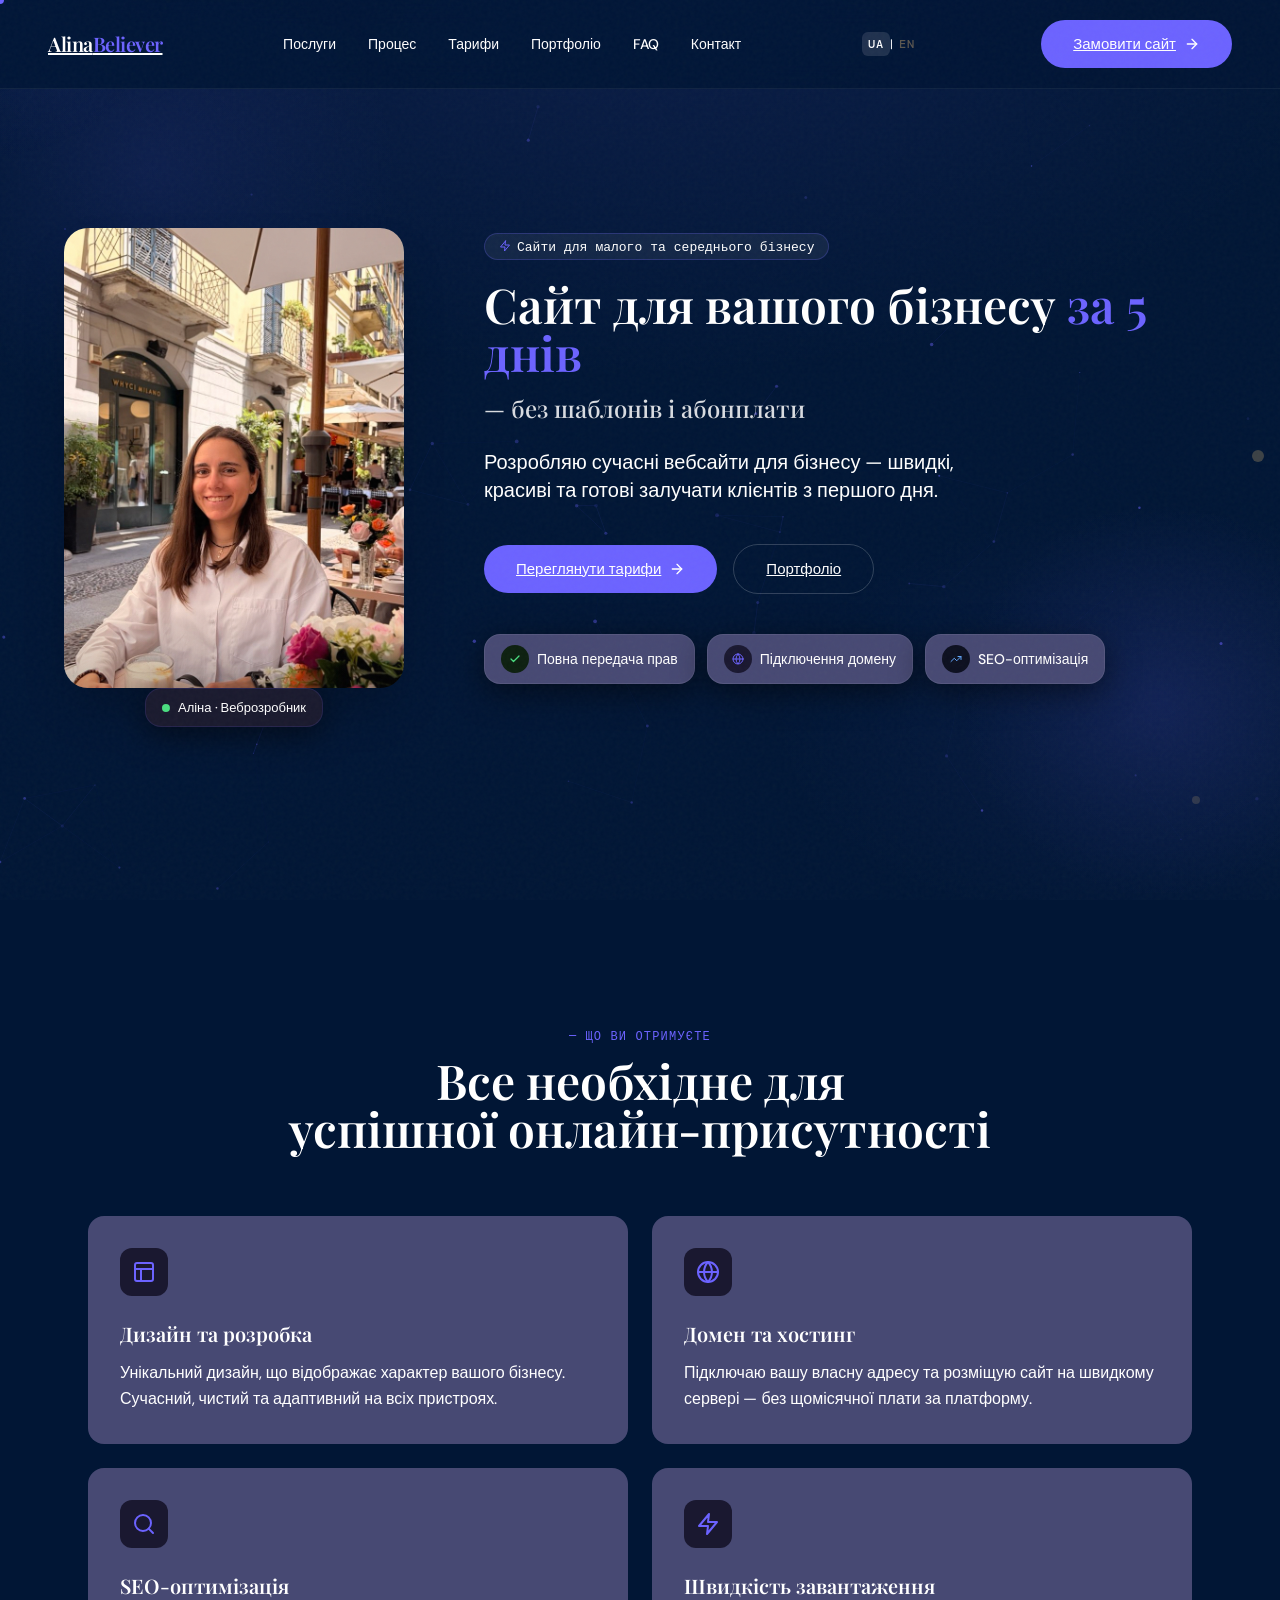
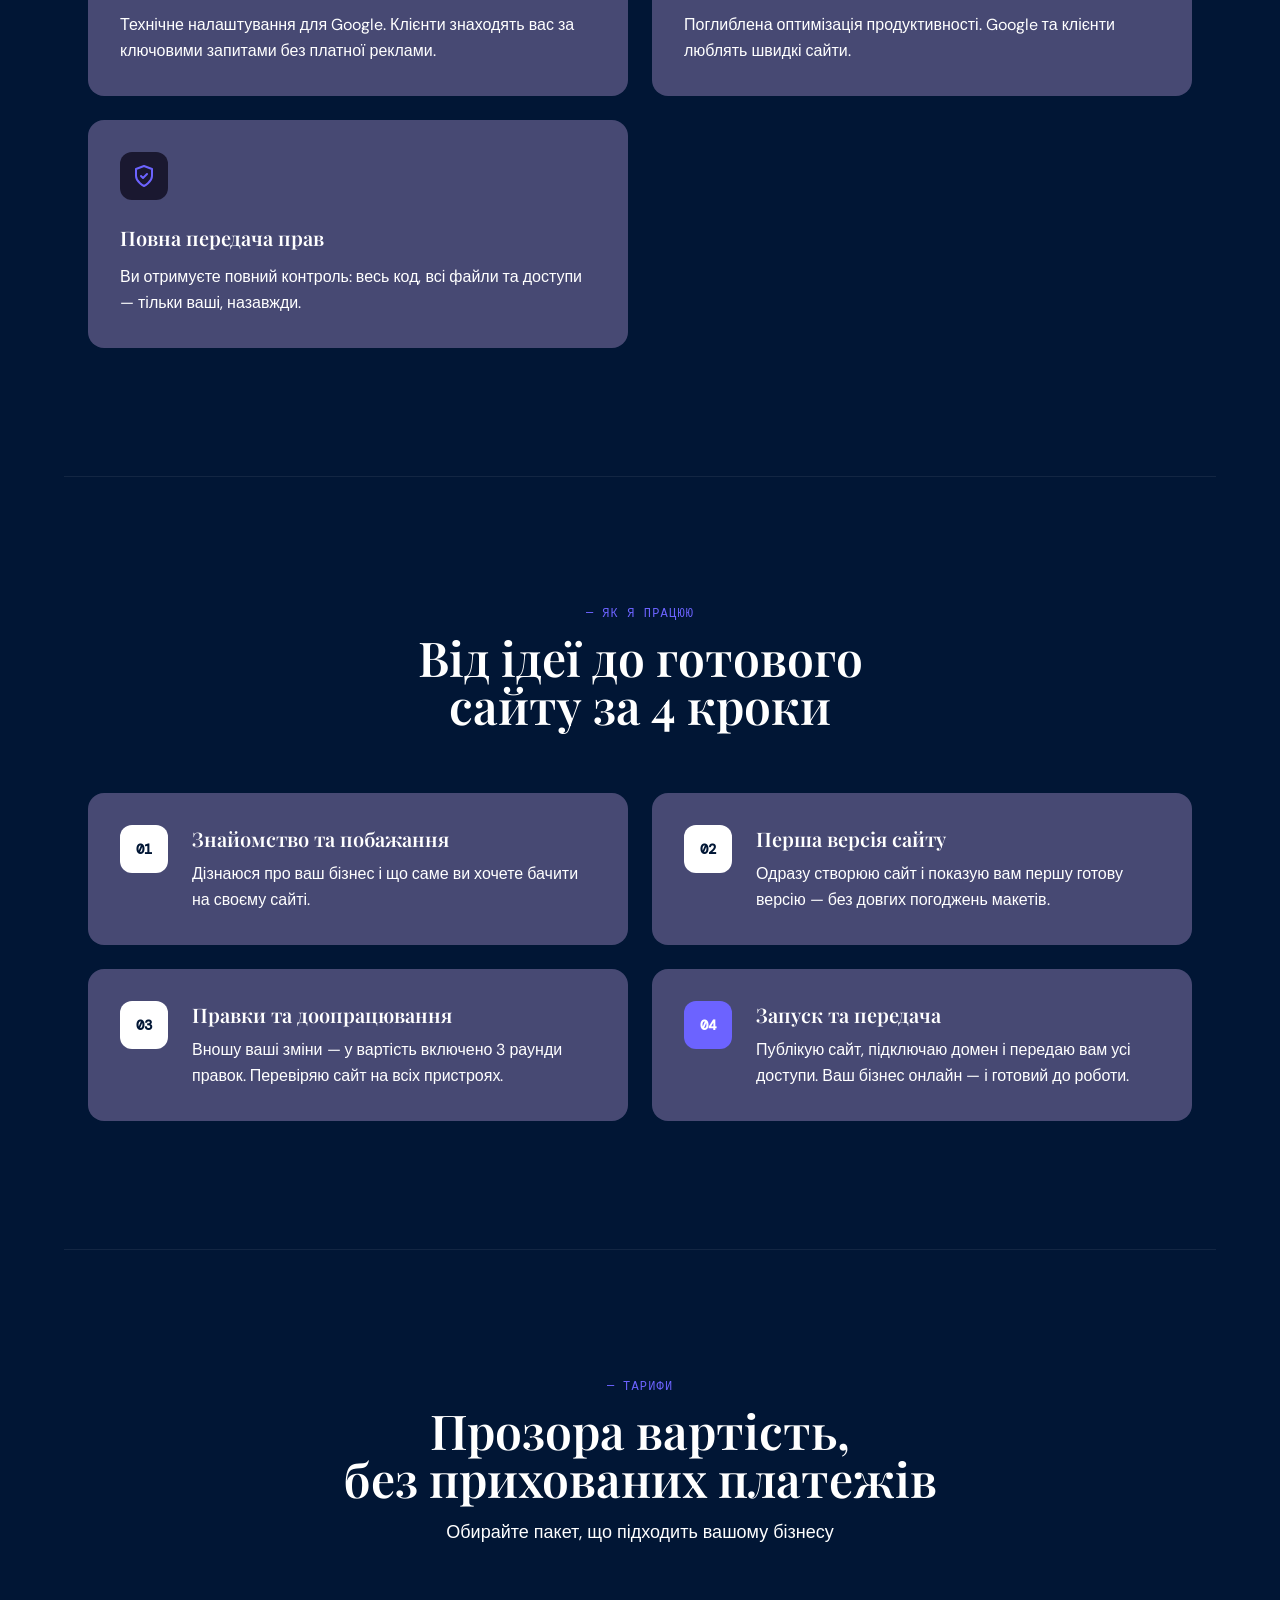
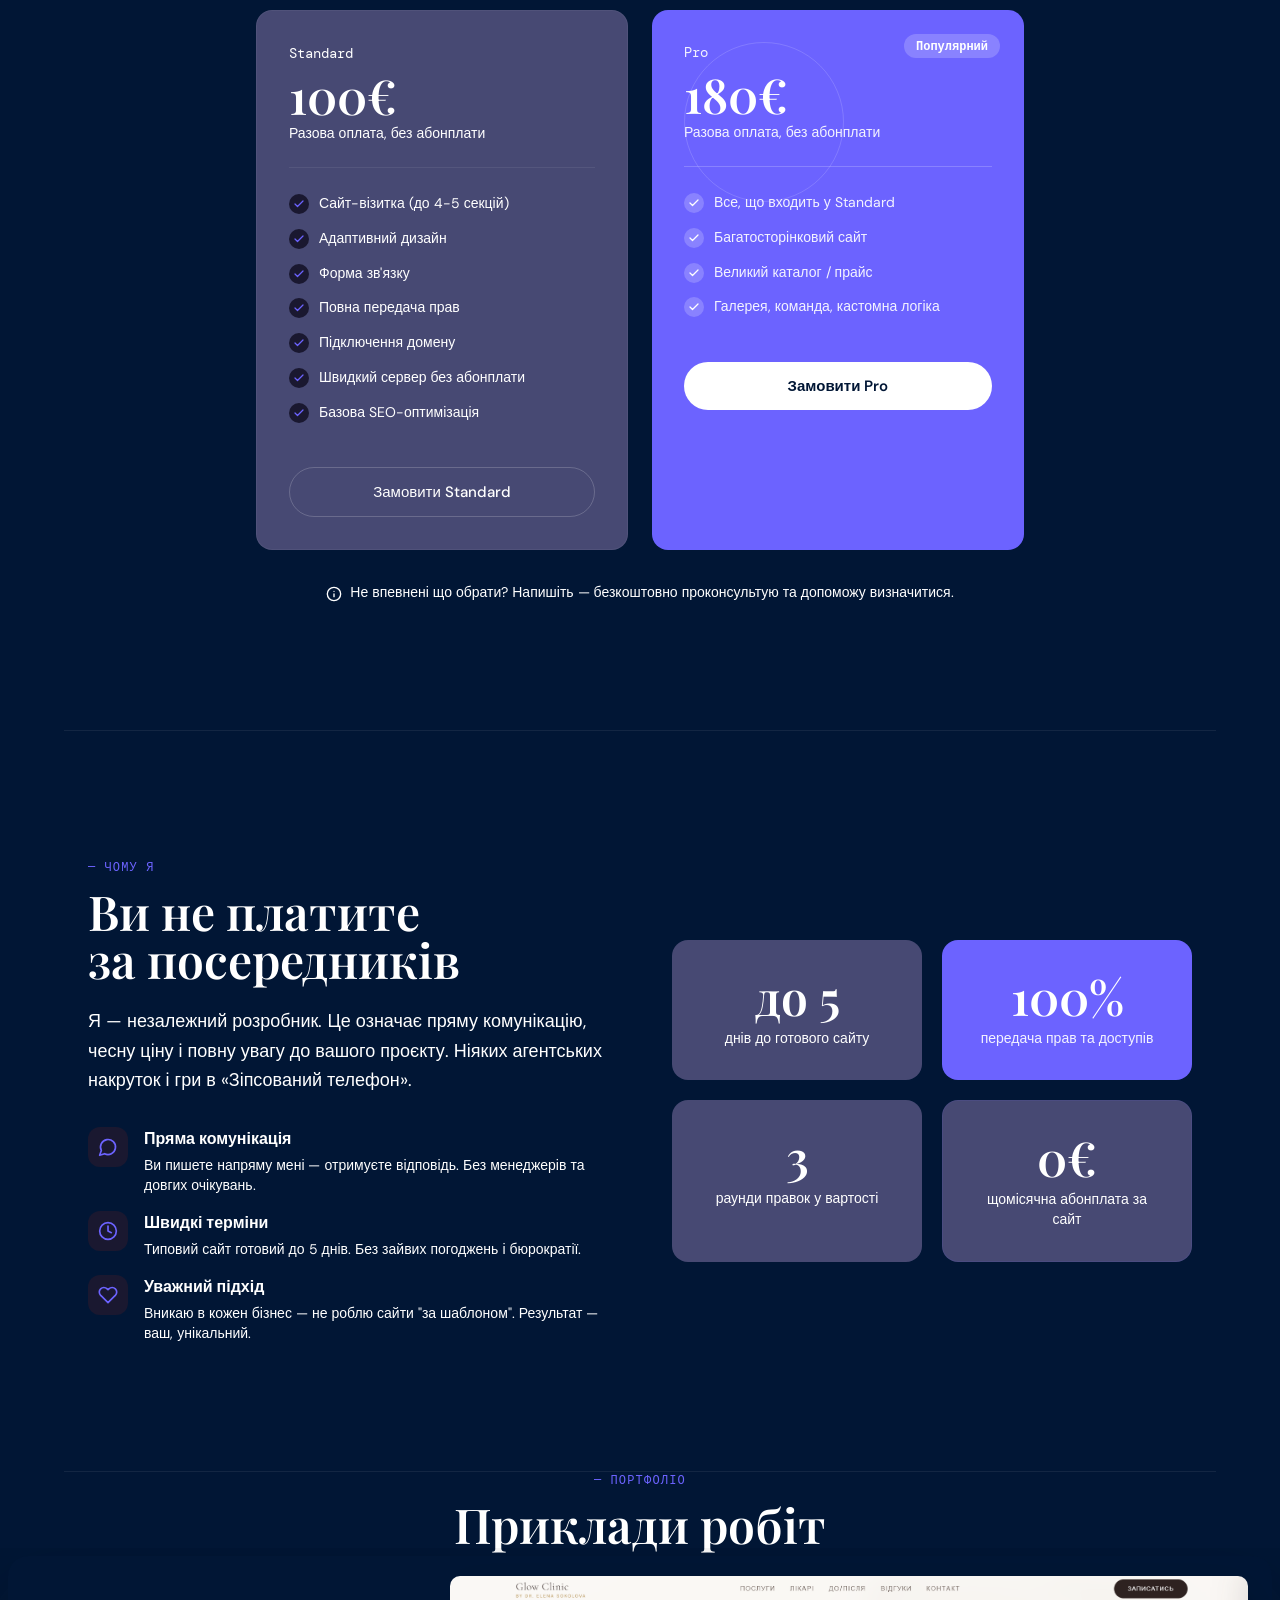
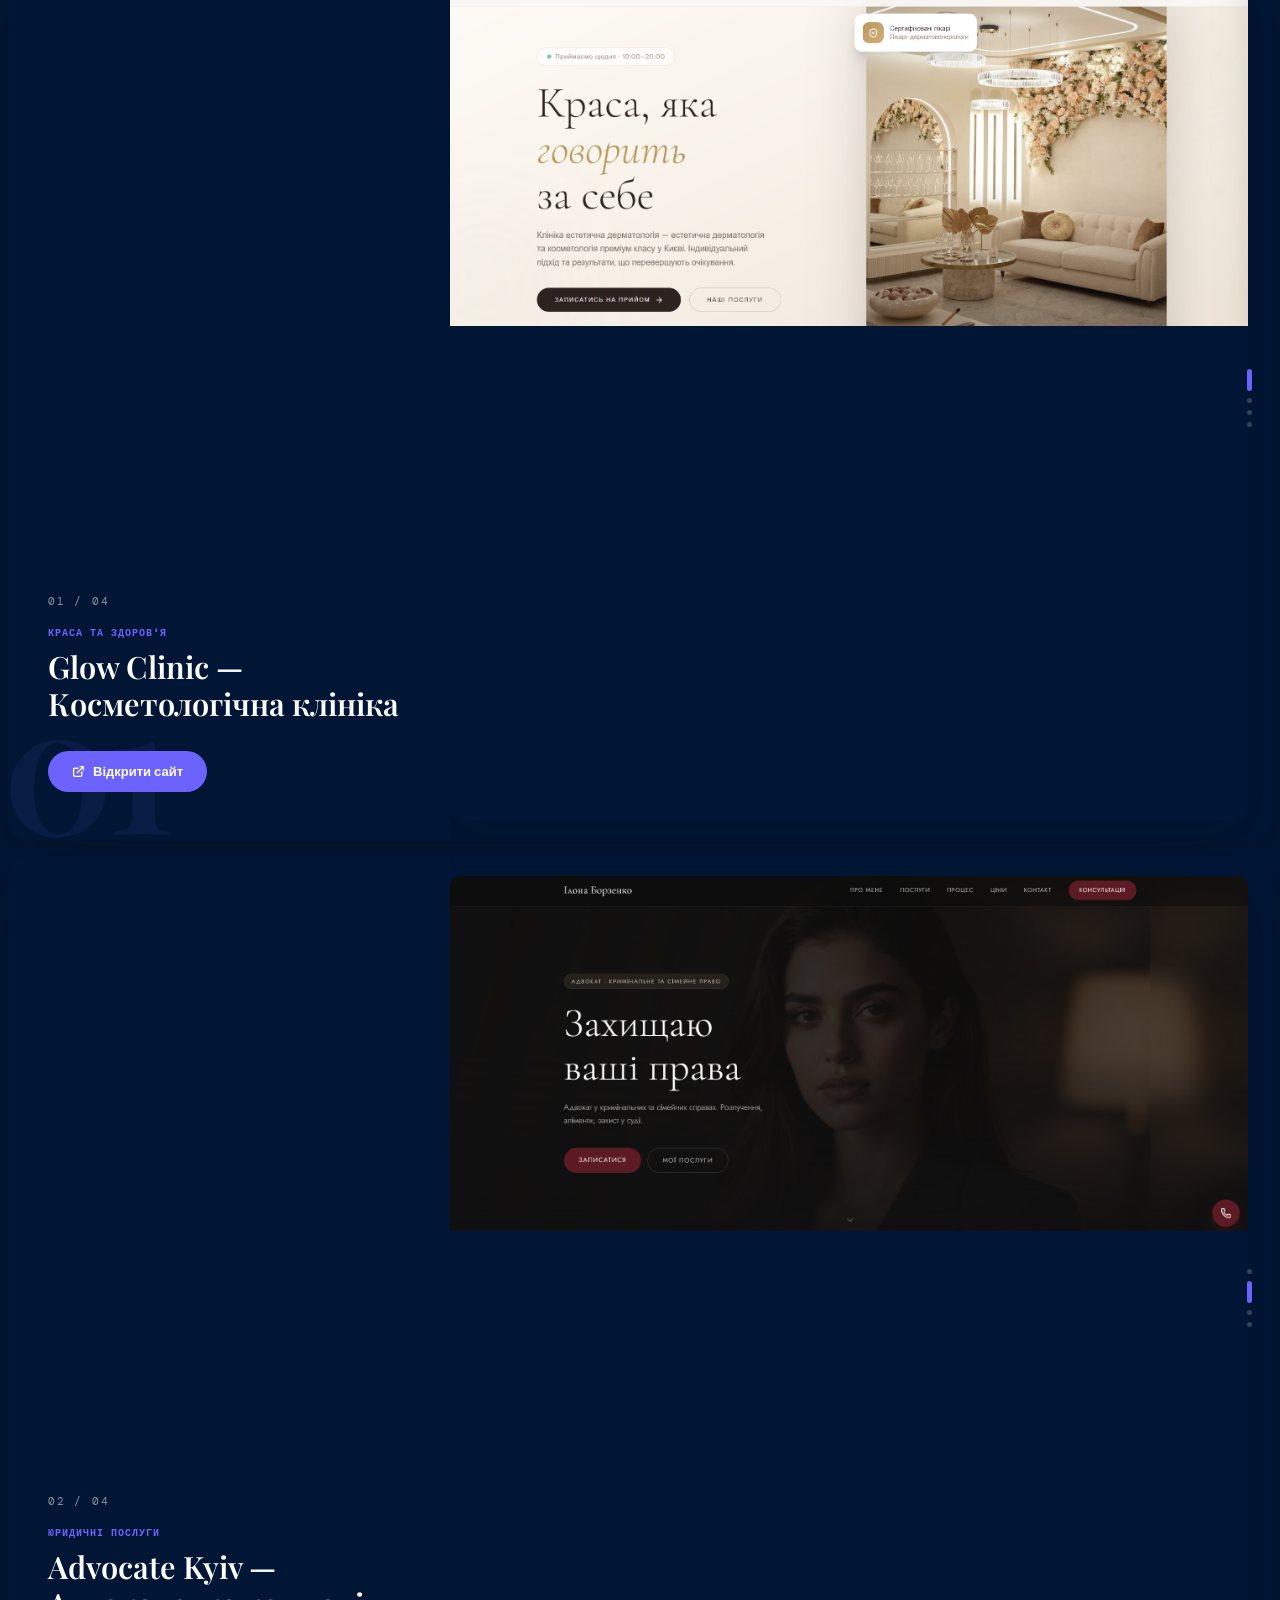
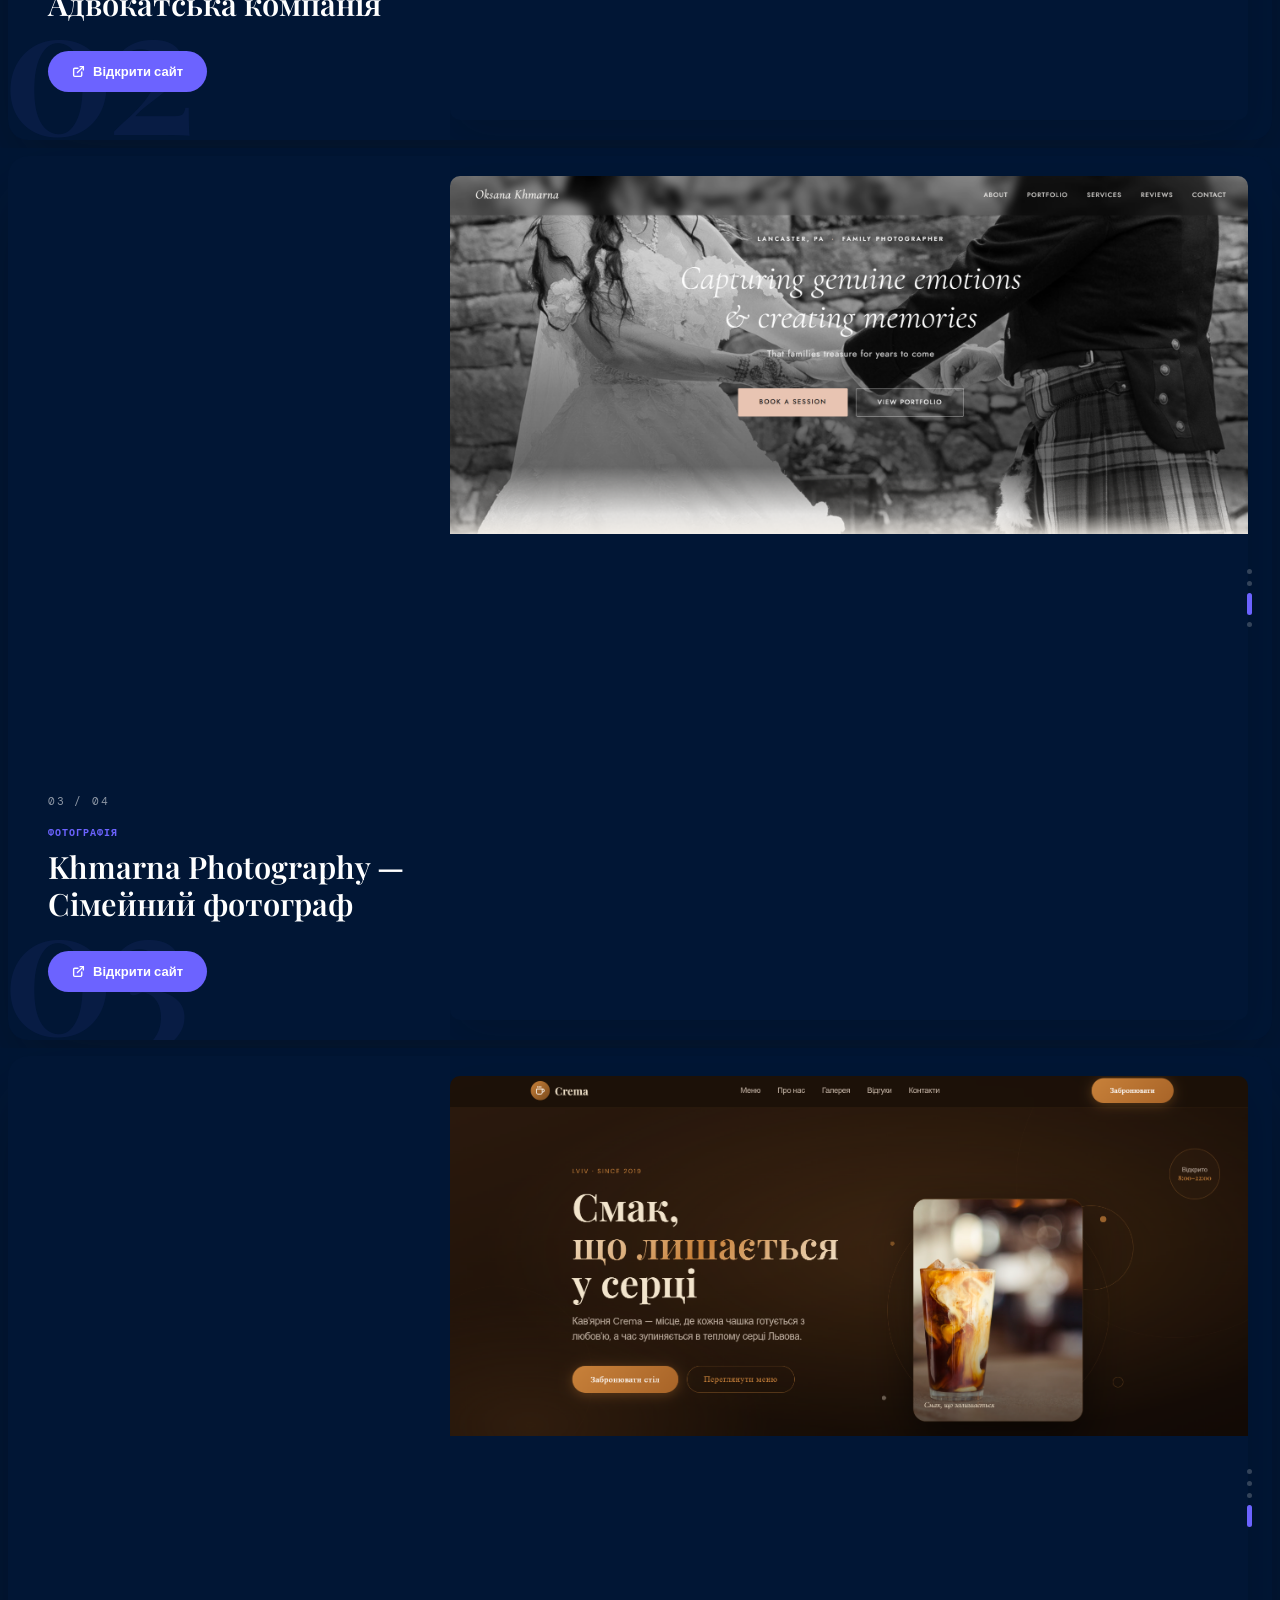
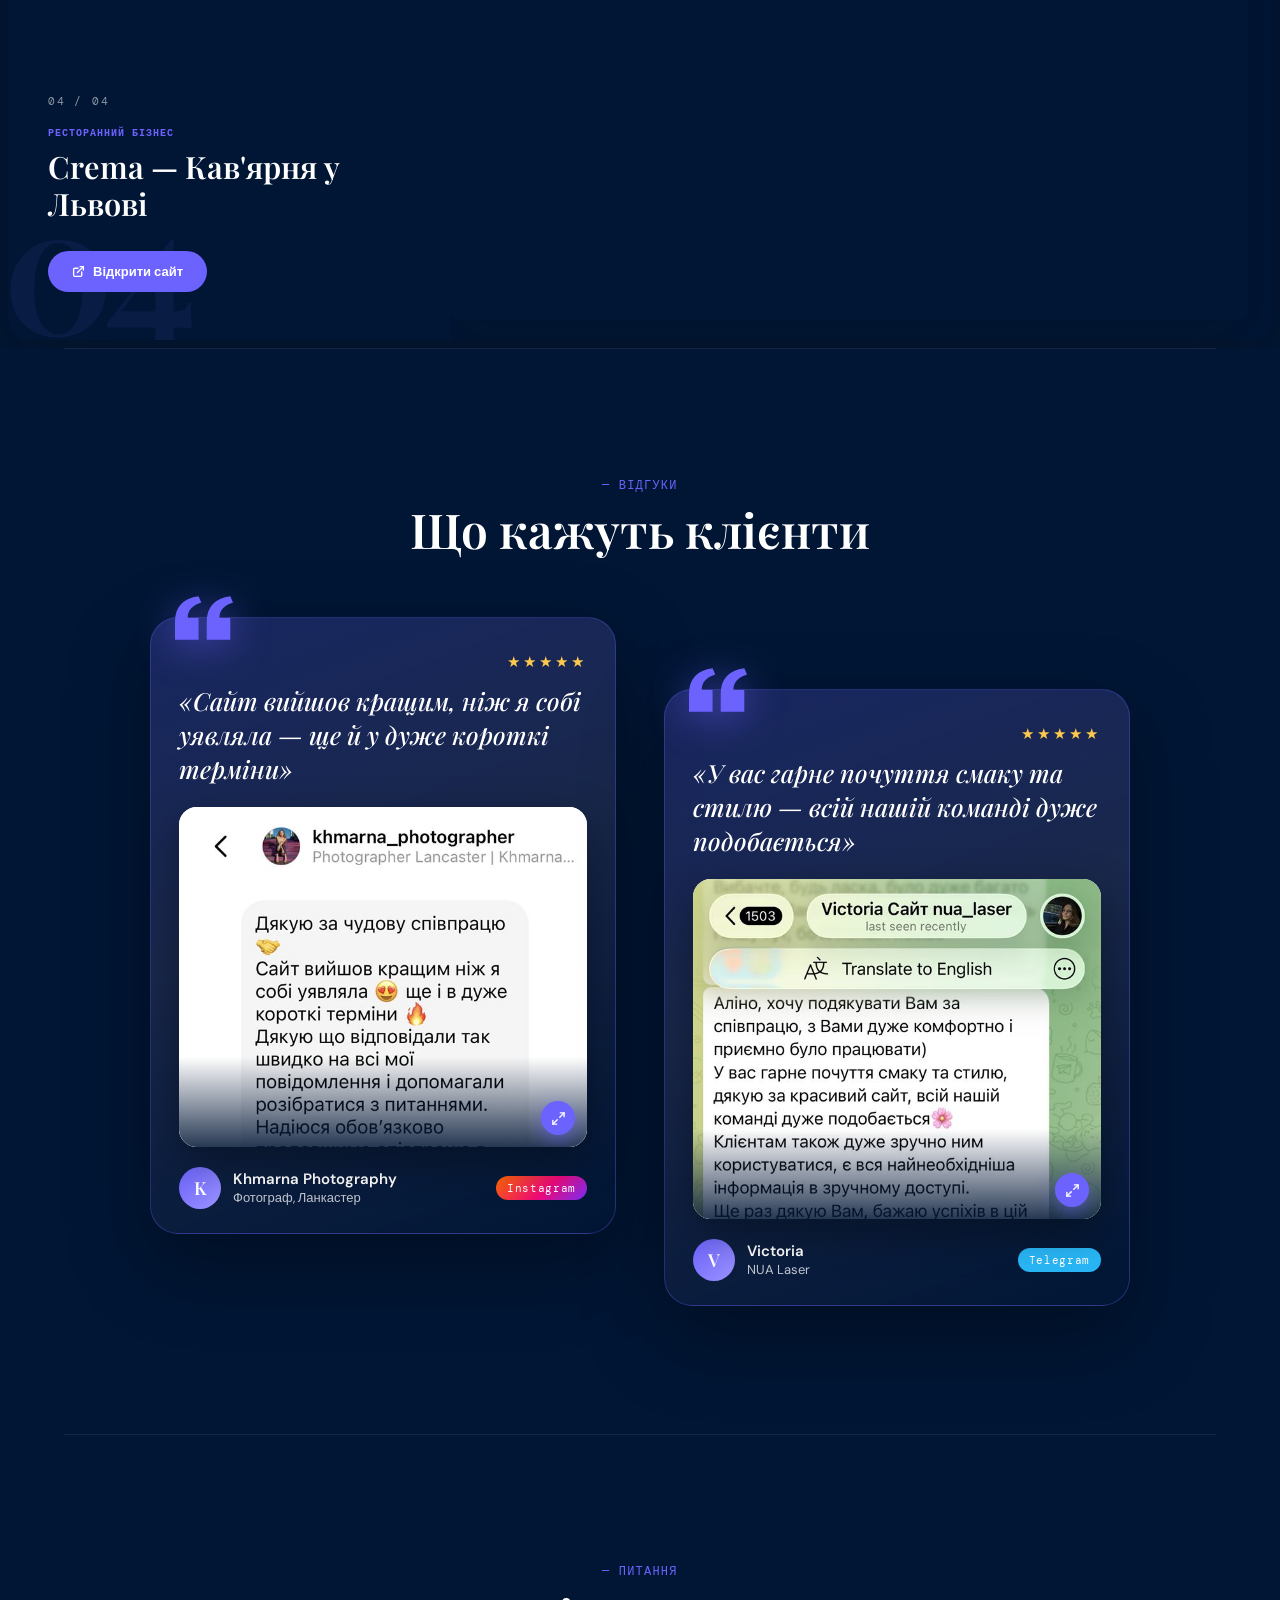
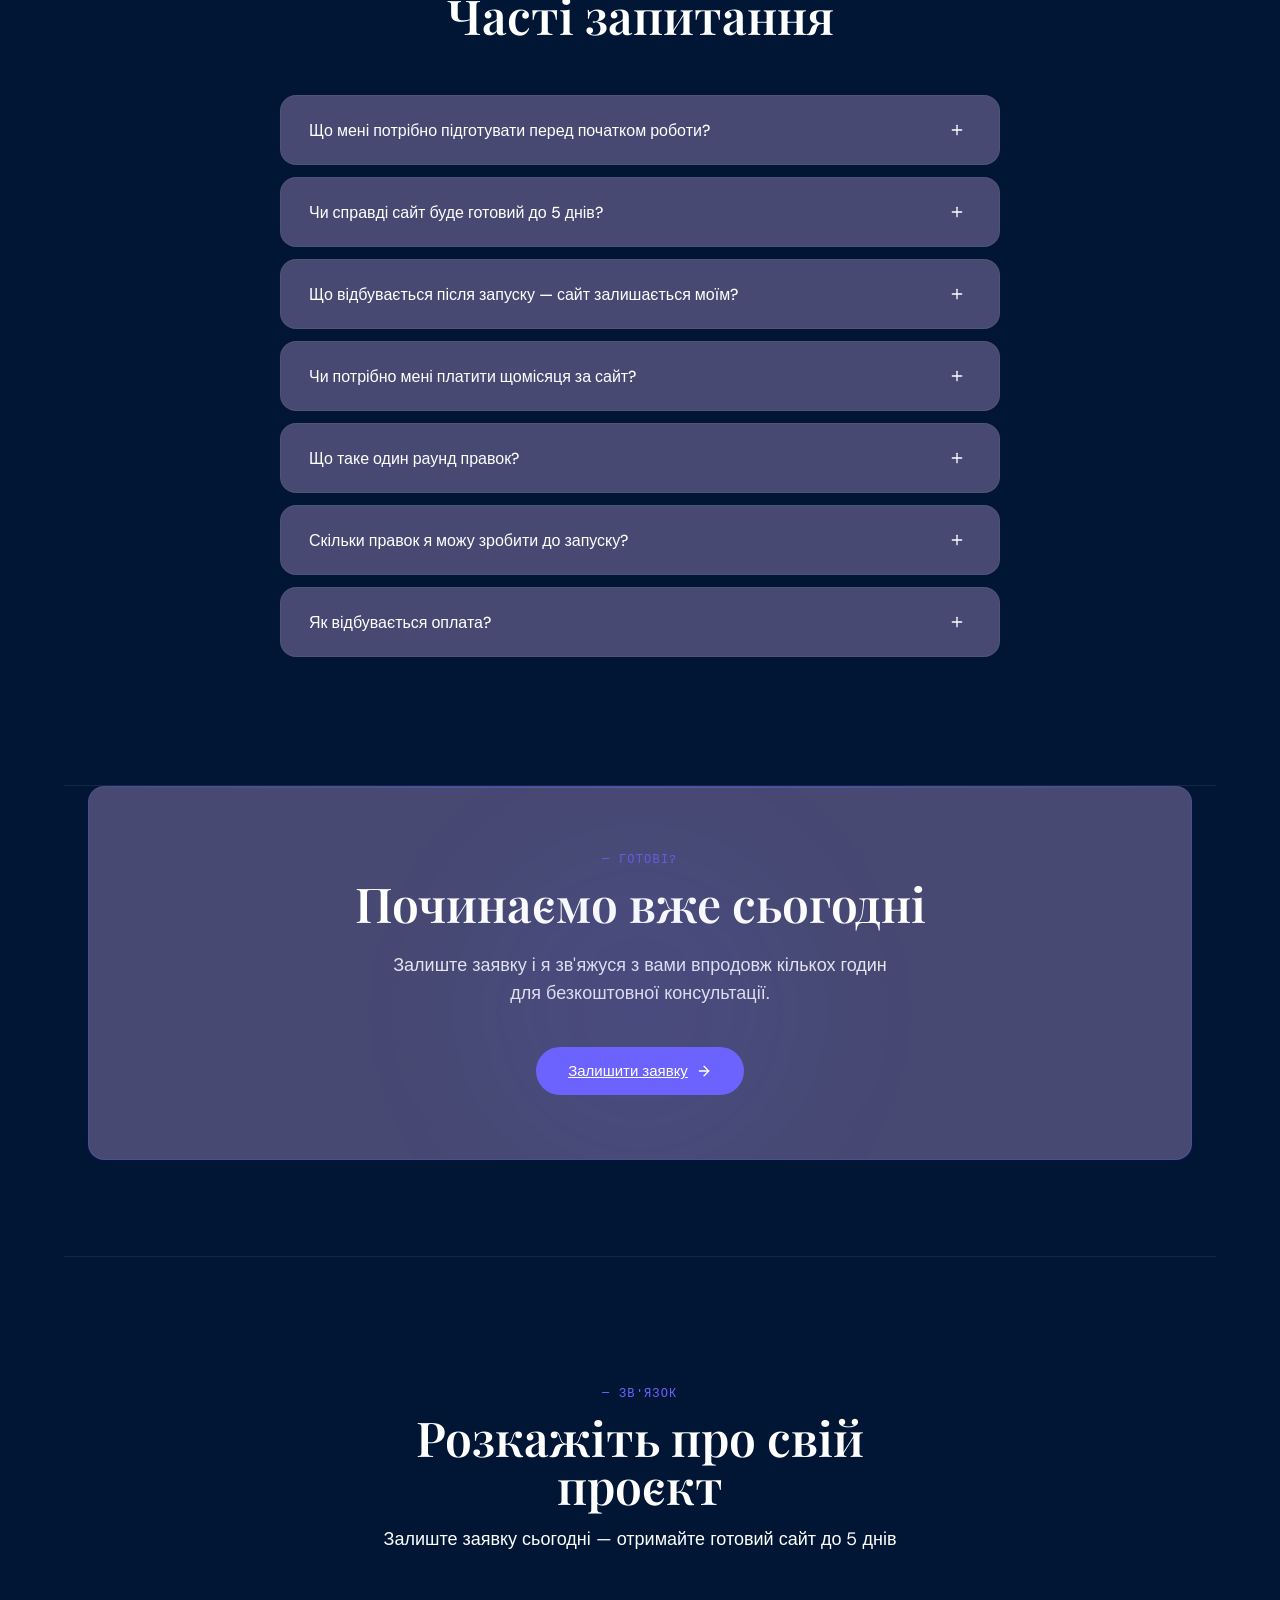
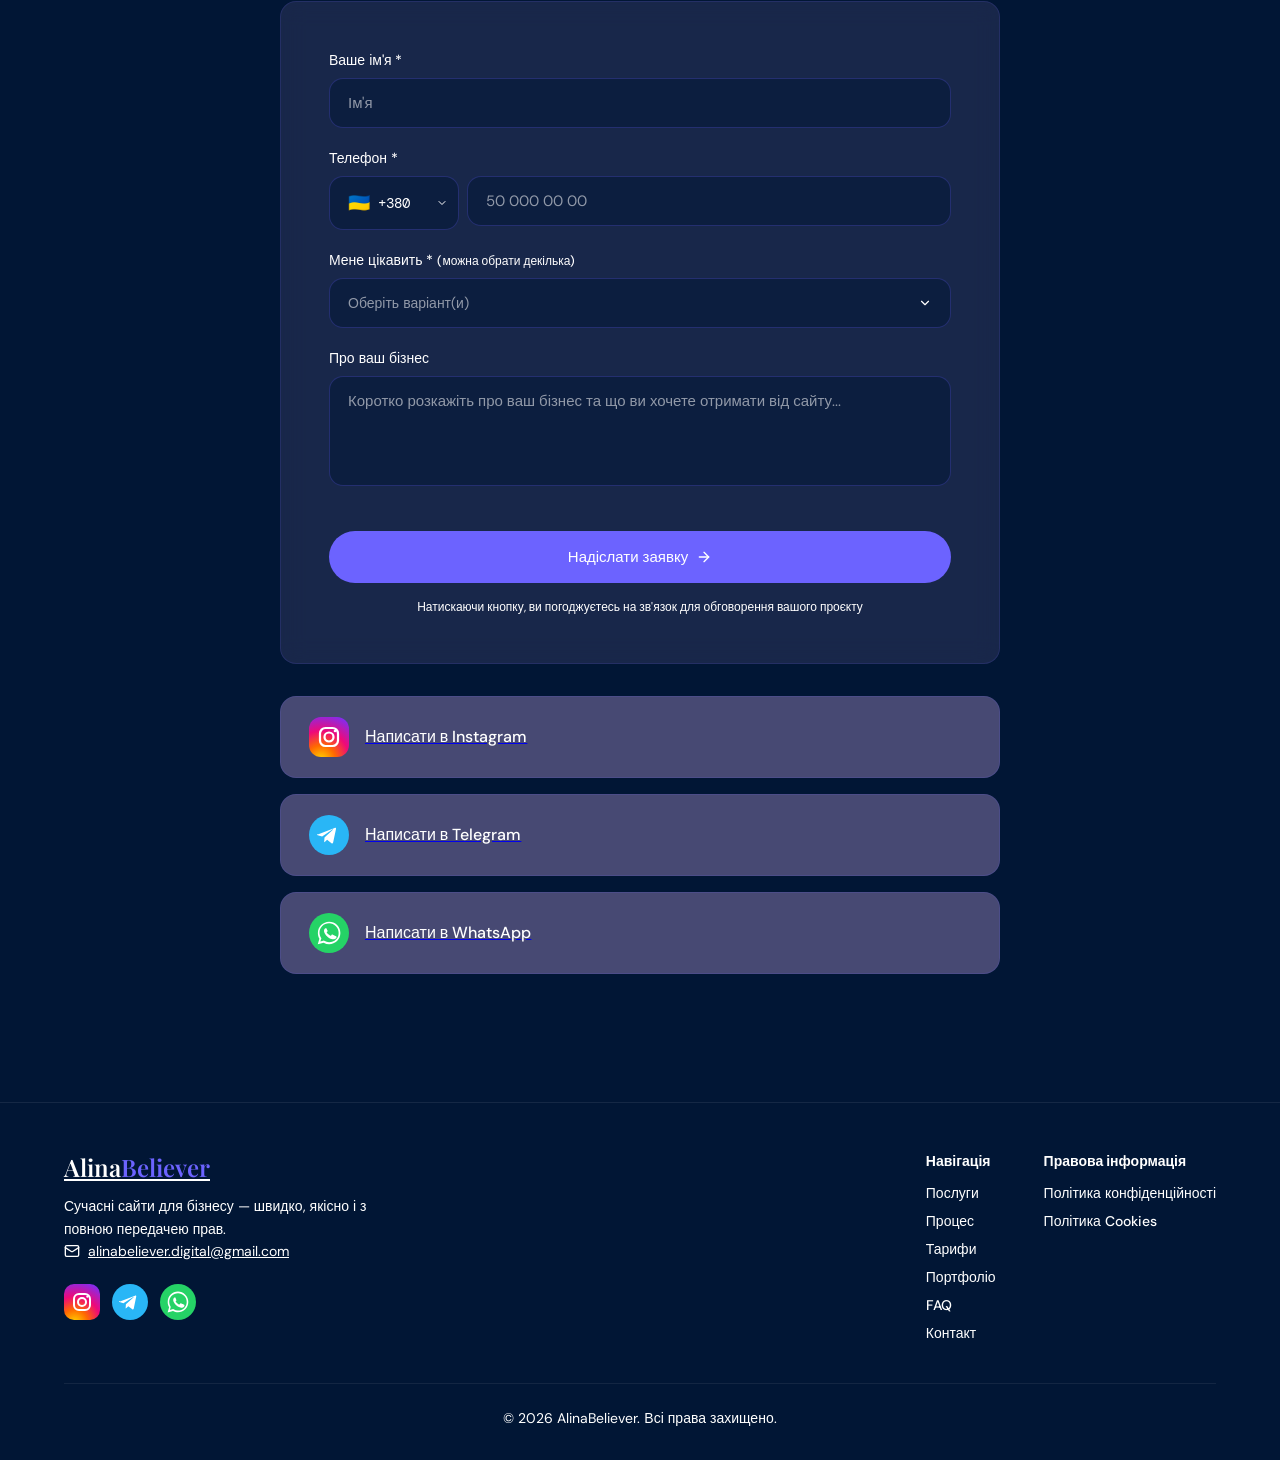
==== commit 4f76ff35: "New hero headline, remove add-on options from the form Co-Authored-By: Claude Opus 5.5 <noreply@anth" ====
--- a/src/index.html
+++ b/src/index.html
@@ -451,11 +451,12 @@
 <div class="flex-1 text-center lg:text-left order-1 lg:order-2">
 <div class="tag mb-5 animate-fade-in inline-flex">
 <svg class="w-3 h-3 text-accent" aria-hidden="true" xmlns="http://www.w3.org/2000/svg" viewBox="0 0 24 24" fill="none" stroke="currentColor" stroke-width="2" stroke-linecap="round" stroke-linejoin="round"><polygon points="13 2 3 14 12 14 11 22 21 10 12 10 13 2"/></svg>
-<span id="tl-hero-tag">Сайт для вашого бізнесу за 5 днів — без шаблонів і абонплати</span>
-</div>
-<h1 class="font-display text-5xl md:text-6xl lg:text-7xl font-semibold leading-tight mb-6 animate-fade-up" style="animation-delay:0.1s;">
-<span id="tl-hero-h1a">Сайт, який</span><br/>
-<span class="text-accent" id="tl-hero-h1b">працює</span> <span id="tl-hero-h1c">на вас</span>
+<span id="tl-hero-tag">Сайти для малого та середнього бізнесу</span>
+</div>
+<h1 class="font-display text-4xl md:text-5xl lg:text-6xl font-semibold leading-tight mb-6 animate-fade-up" style="animation-delay:0.1s;">
+<span id="tl-hero-h1a">Сайт для вашого бізнесу</span>
+<span class="text-accent" id="tl-hero-h1b">за 5 днів</span>
+<span class="block text-2xl md:text-3xl font-medium mt-4" style="color:rgba(255,255,255,0.85);" id="tl-hero-h1c">— без шаблонів і абонплати</span>
 </h1>
 <p class="text-muted text-lg md:text-xl leading-relaxed mb-10 animate-fade-up max-w-lg mx-auto lg:mx-0" style="animation-delay:0.2s;">
 <span id="tl-hero-sub">Розробляю сучасні вебсайти для бізнесу — швидкі, красиві та готові залучати клієнтів з першого дня.</span>
@@ -1082,22 +1083,6 @@
 <label class="flex items-center gap-3 px-4 py-3 cursor-pointer hover:bg-stone/60 text-sm transition-colors">
 <input type="checkbox" id="plan-cb-pro" name="plan" value="Pro — 180€" class="plan-checkbox flex-shrink-0" style="accent-color:#6C63FF;width:16px;height:16px;">
 <span id="tl-plan-opt2">Pro — 180€</span>
-</label>
-<label class="flex items-center gap-3 px-4 py-3 cursor-pointer hover:bg-stone/60 text-sm transition-colors">
-<input type="checkbox" id="plan-cb-seo" name="plan" value="Опція: Поглиблена SEO-оптимізація — 40€" class="plan-checkbox flex-shrink-0" style="accent-color:#6C63FF;width:16px;height:16px;">
-<span id="tl-plan-opt3">Опція: Поглиблена SEO-оптимізація — 40€</span>
-</label>
-<label class="flex items-center gap-3 px-4 py-3 cursor-pointer hover:bg-stone/60 text-sm transition-colors">
-<input type="checkbox" id="plan-cb-speed" name="plan" value="Опція: Поглиблена оптимізація швидкості — 20€" class="plan-checkbox flex-shrink-0" style="accent-color:#6C63FF;width:16px;height:16px;">
-<span id="tl-plan-opt4">Опція: Поглиблена оптимізація швидкості — 20€</span>
-</label>
-<label class="flex items-center gap-3 px-4 py-3 cursor-pointer hover:bg-stone/60 text-sm transition-colors">
-<input type="checkbox" id="plan-cb-support" name="plan" value="Опція: Підтримка 1 міс (3 правки) — 50€" class="plan-checkbox flex-shrink-0" style="accent-color:#6C63FF;width:16px;height:16px;">
-<span id="tl-plan-opt5">Опція: Підтримка 1 міс (3 правки) — 50€</span>
-</label>
-<label class="flex items-center gap-3 px-4 py-3 cursor-pointer hover:bg-stone/60 text-sm transition-colors">
-<input type="checkbox" id="plan-cb-bundle" name="plan" value="Всі 3 опції разом — 80€" class="plan-checkbox flex-shrink-0" style="accent-color:#6C63FF;width:16px;height:16px;">
-<span id="tl-plan-opt6">Всі 3 опції разом — 80€</span>
 </label>
 <label class="flex items-center gap-3 px-4 py-3 cursor-pointer hover:bg-stone/60 text-sm transition-colors">
 <input type="checkbox" name="plan" value="Консультація" class="plan-checkbox flex-shrink-0" style="accent-color:#6C63FF;width:16px;height:16px;">
@@ -1315,8 +1300,8 @@
 nav_services: 'Послуги', nav_process: 'Процес', nav_pricing: 'Тарифи',
 nav_portfolio: 'Портфоліо', nav_faq: 'FAQ', nav_contact: 'Контакт',
 nav_cta: 'Замовити сайт',
-hero_tag: 'Сайт для вашого бізнесу за 5 днів — без шаблонів і абонплати',
-hero_h1a: 'Сайт, який', hero_h1b: 'працює', hero_h1c: 'на вас',
+hero_tag: 'Сайти для малого та середнього бізнесу',
+hero_h1a: 'Сайт для вашого бізнесу', hero_h1b: 'за 5 днів', hero_h1c: '— без шаблонів і абонплати',
 hero_sub: 'Розробляю сучасні вебсайти для бізнесу — швидкі, красиві та готові залучати клієнтів з першого дня.',
 hero_btn1: 'Переглянути тарифи', hero_btn2: 'Портфоліо',
 hero_badge1: 'Повна передача прав', hero_badge2: 'Підключення домену', hero_badge3: 'SEO-оптимізація',
@@ -1434,8 +1419,8 @@
 nav_services:'Services', nav_process:'Process', nav_pricing:'Pricing',
 nav_portfolio:'Portfolio', nav_faq:'FAQ', nav_contact:'Contact',
 nav_cta:'Order a Website',
-hero_tag:'A website for your business in 5 days — no templates, no subscription',
-hero_h1a:'A website that', hero_h1b:'works', hero_h1c:'for you',
+hero_tag:'Websites for small & medium businesses',
+hero_h1a:'A website for your business', hero_h1b:'in 5 days', hero_h1c:'— no templates, no subscription',
 hero_sub:'I build modern websites for businesses — fast, beautiful and ready to attract clients from day one.',
 hero_btn1:'View pricing', hero_btn2:'Portfolio',
 hero_badge1:'Full ownership', hero_badge2:'Domain setup', hero_badge3:'SEO optimization',
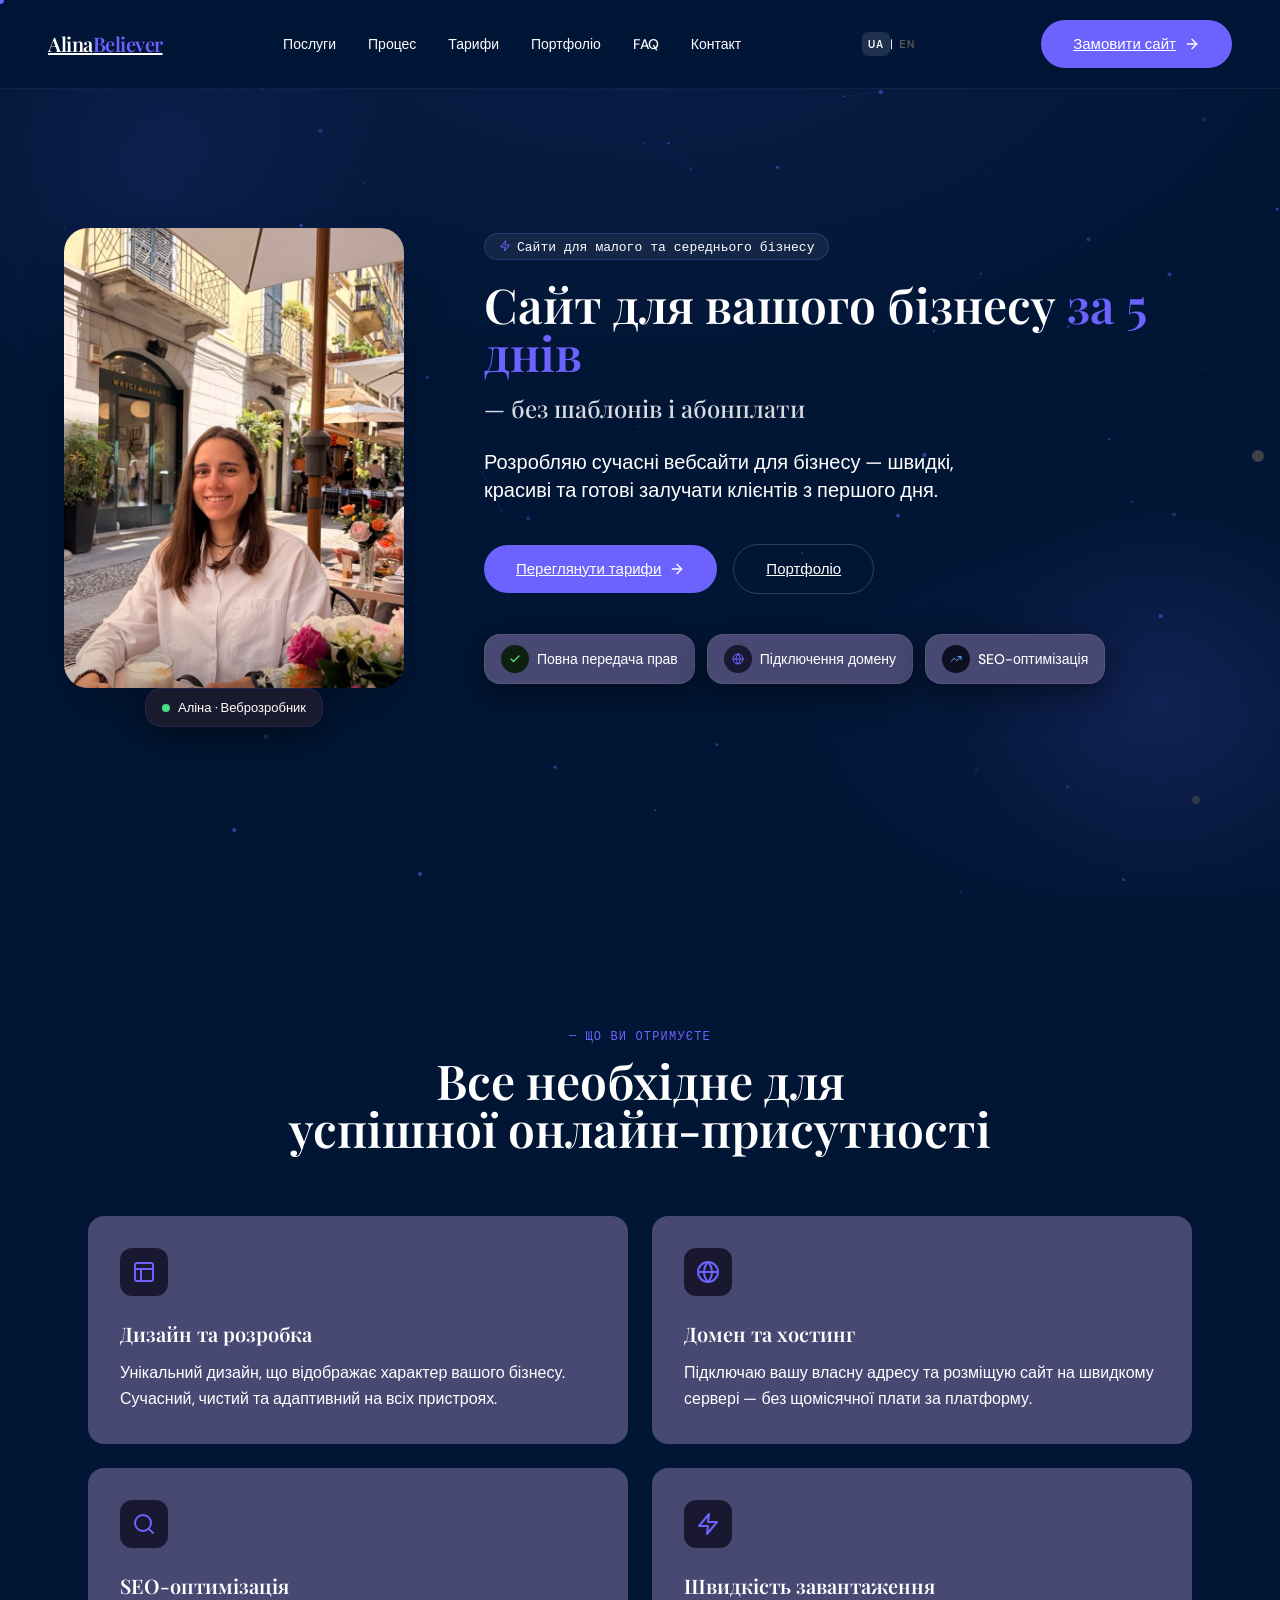
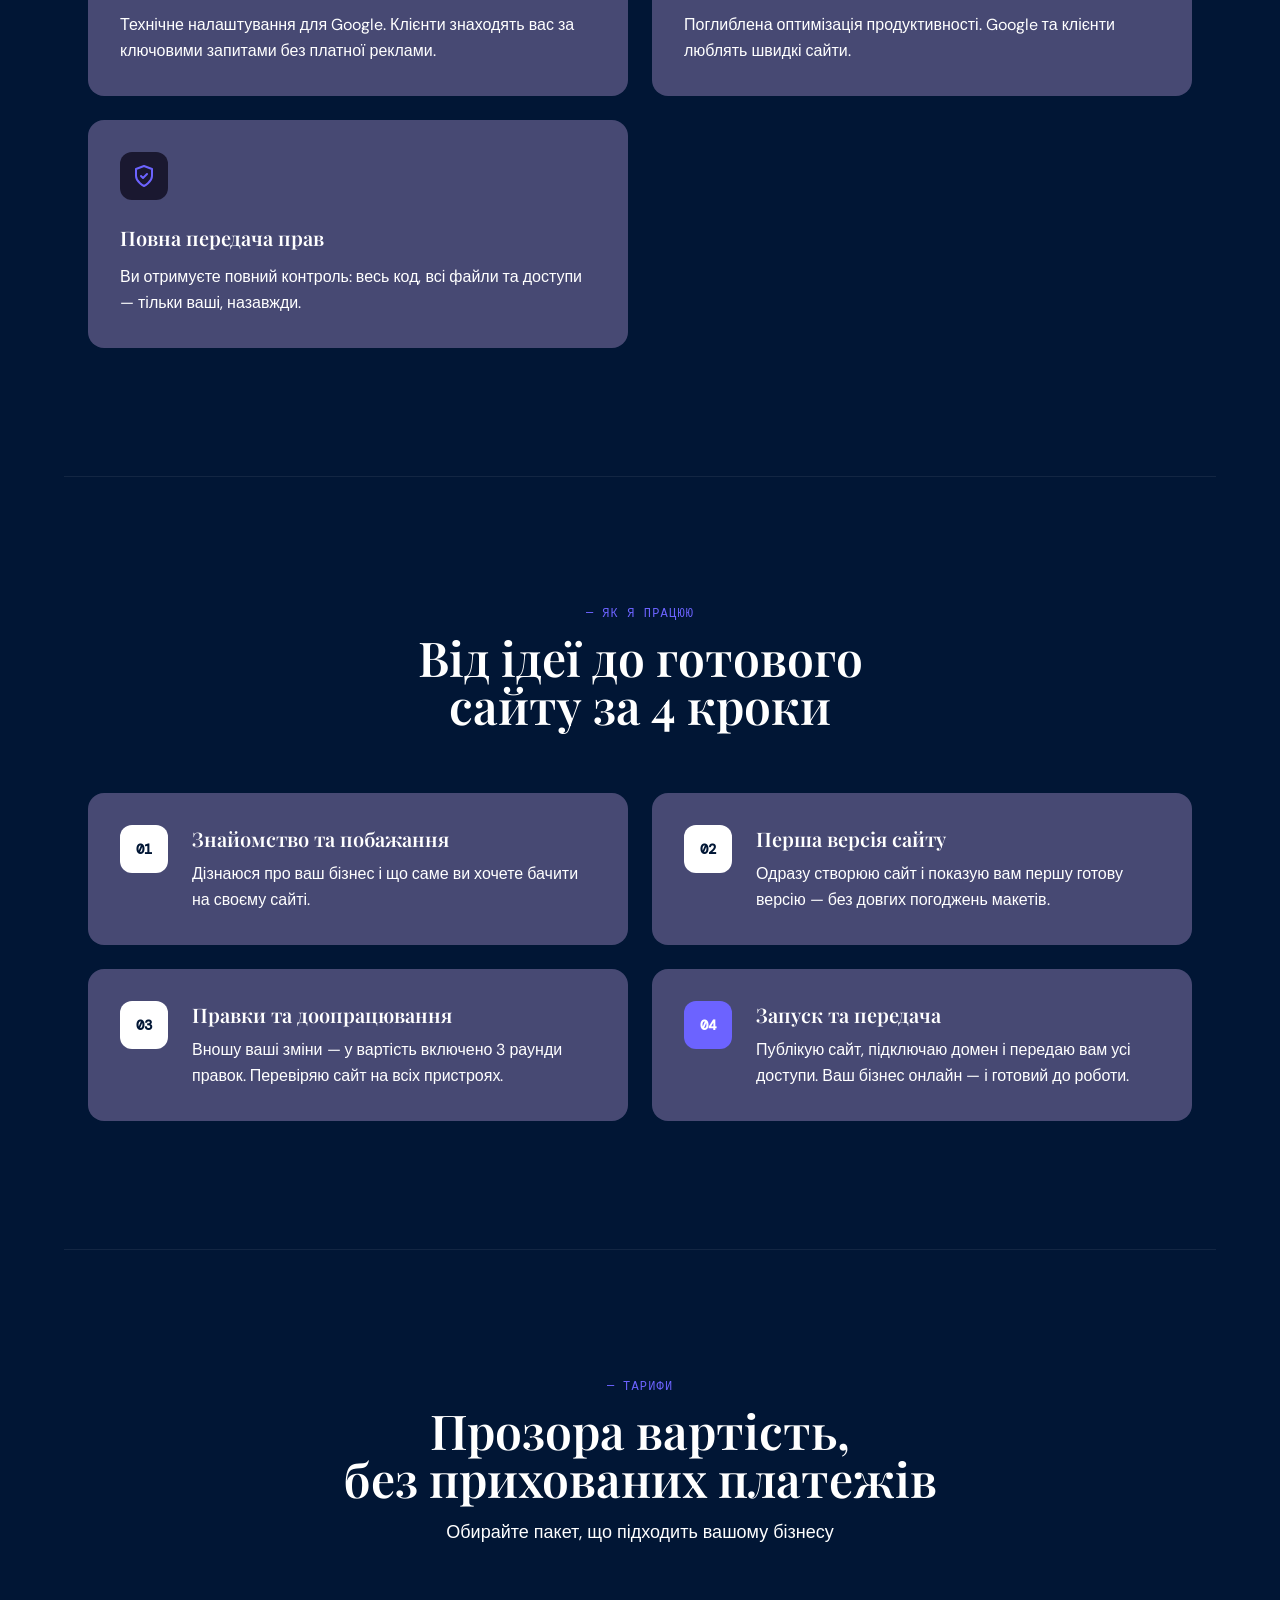
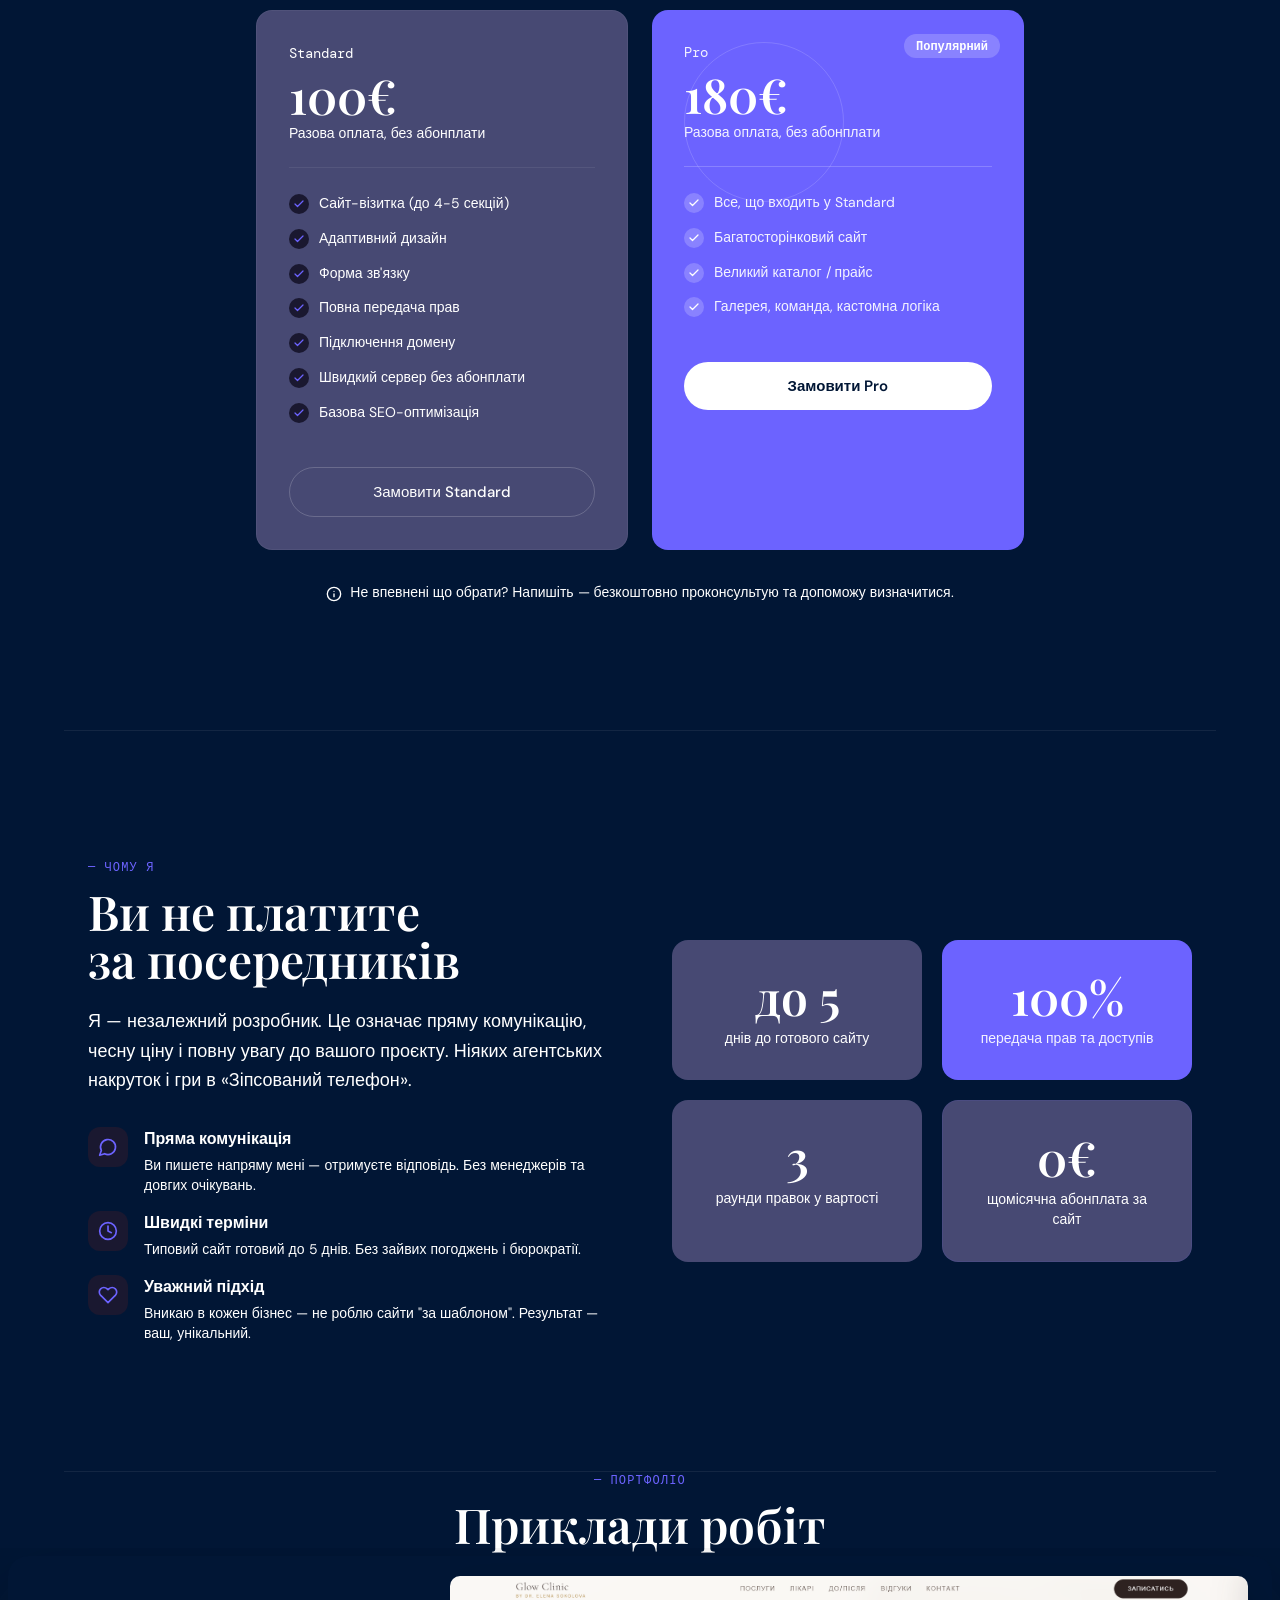
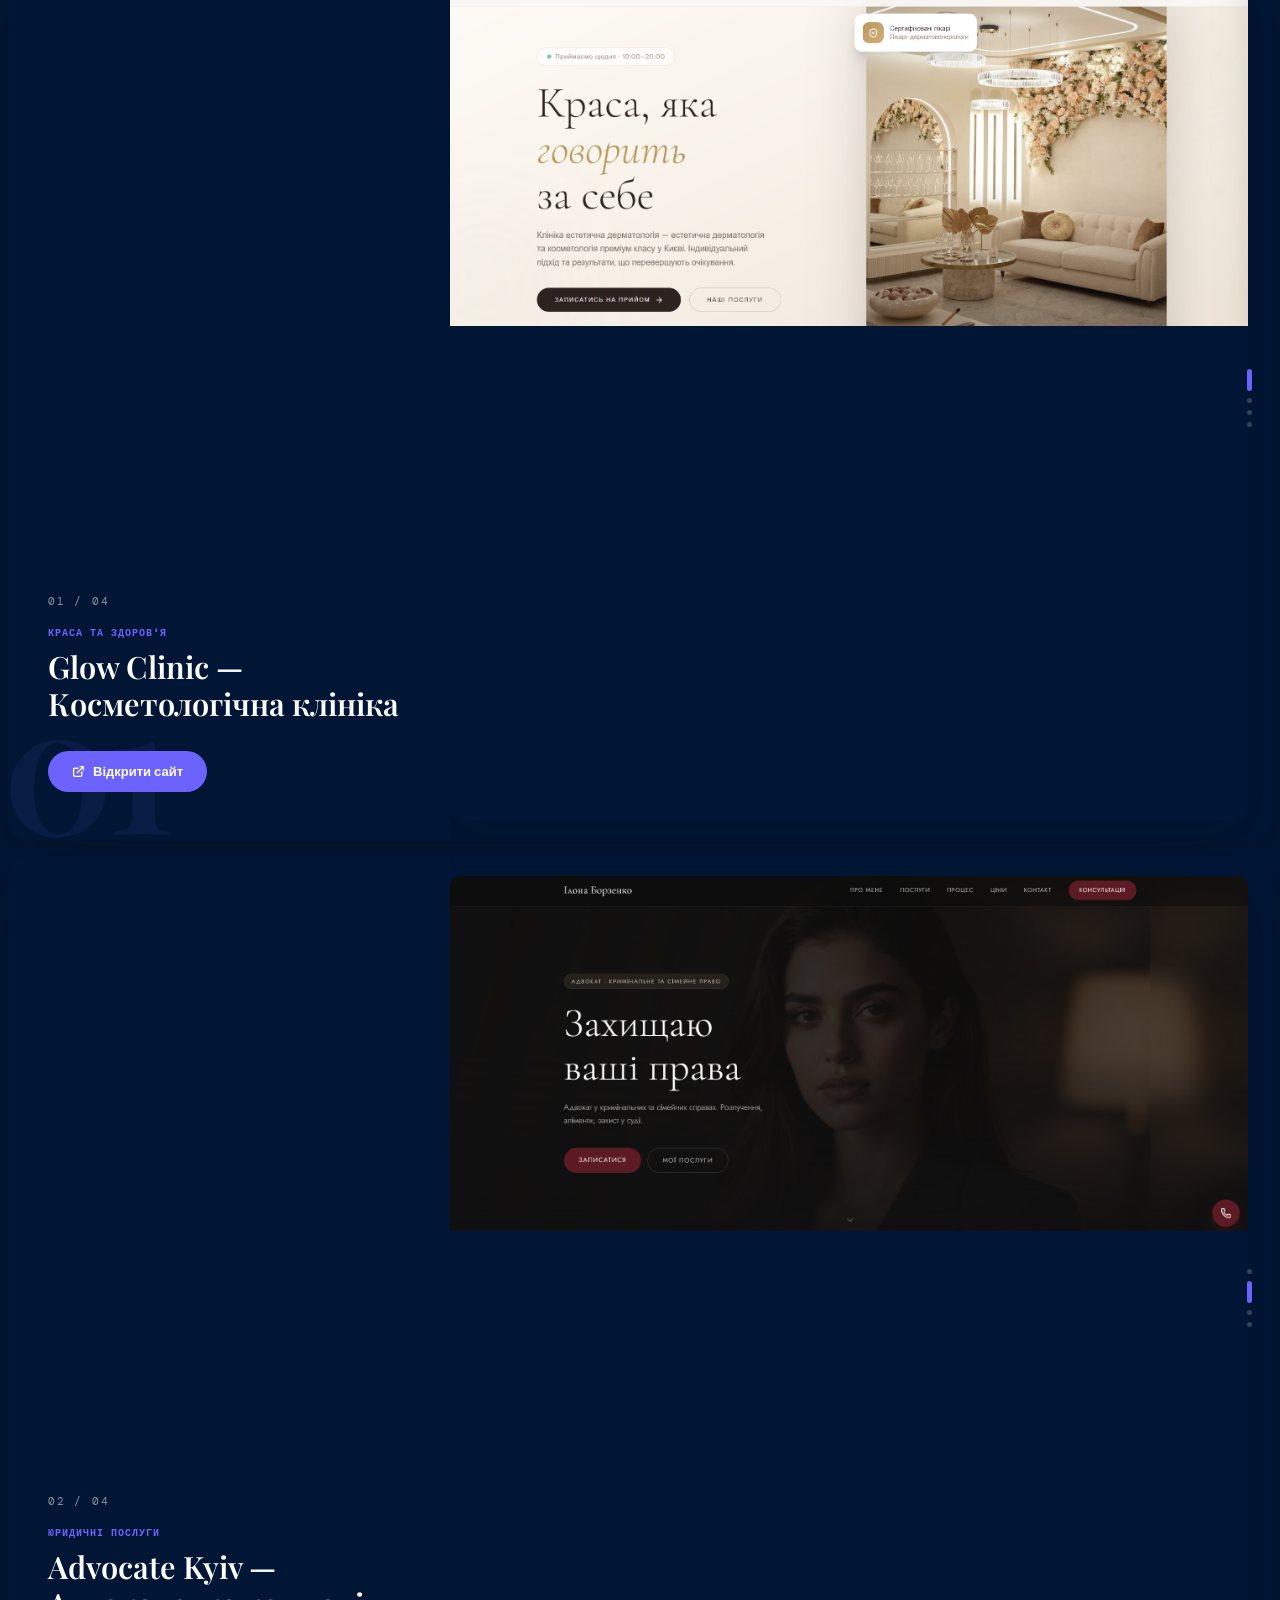
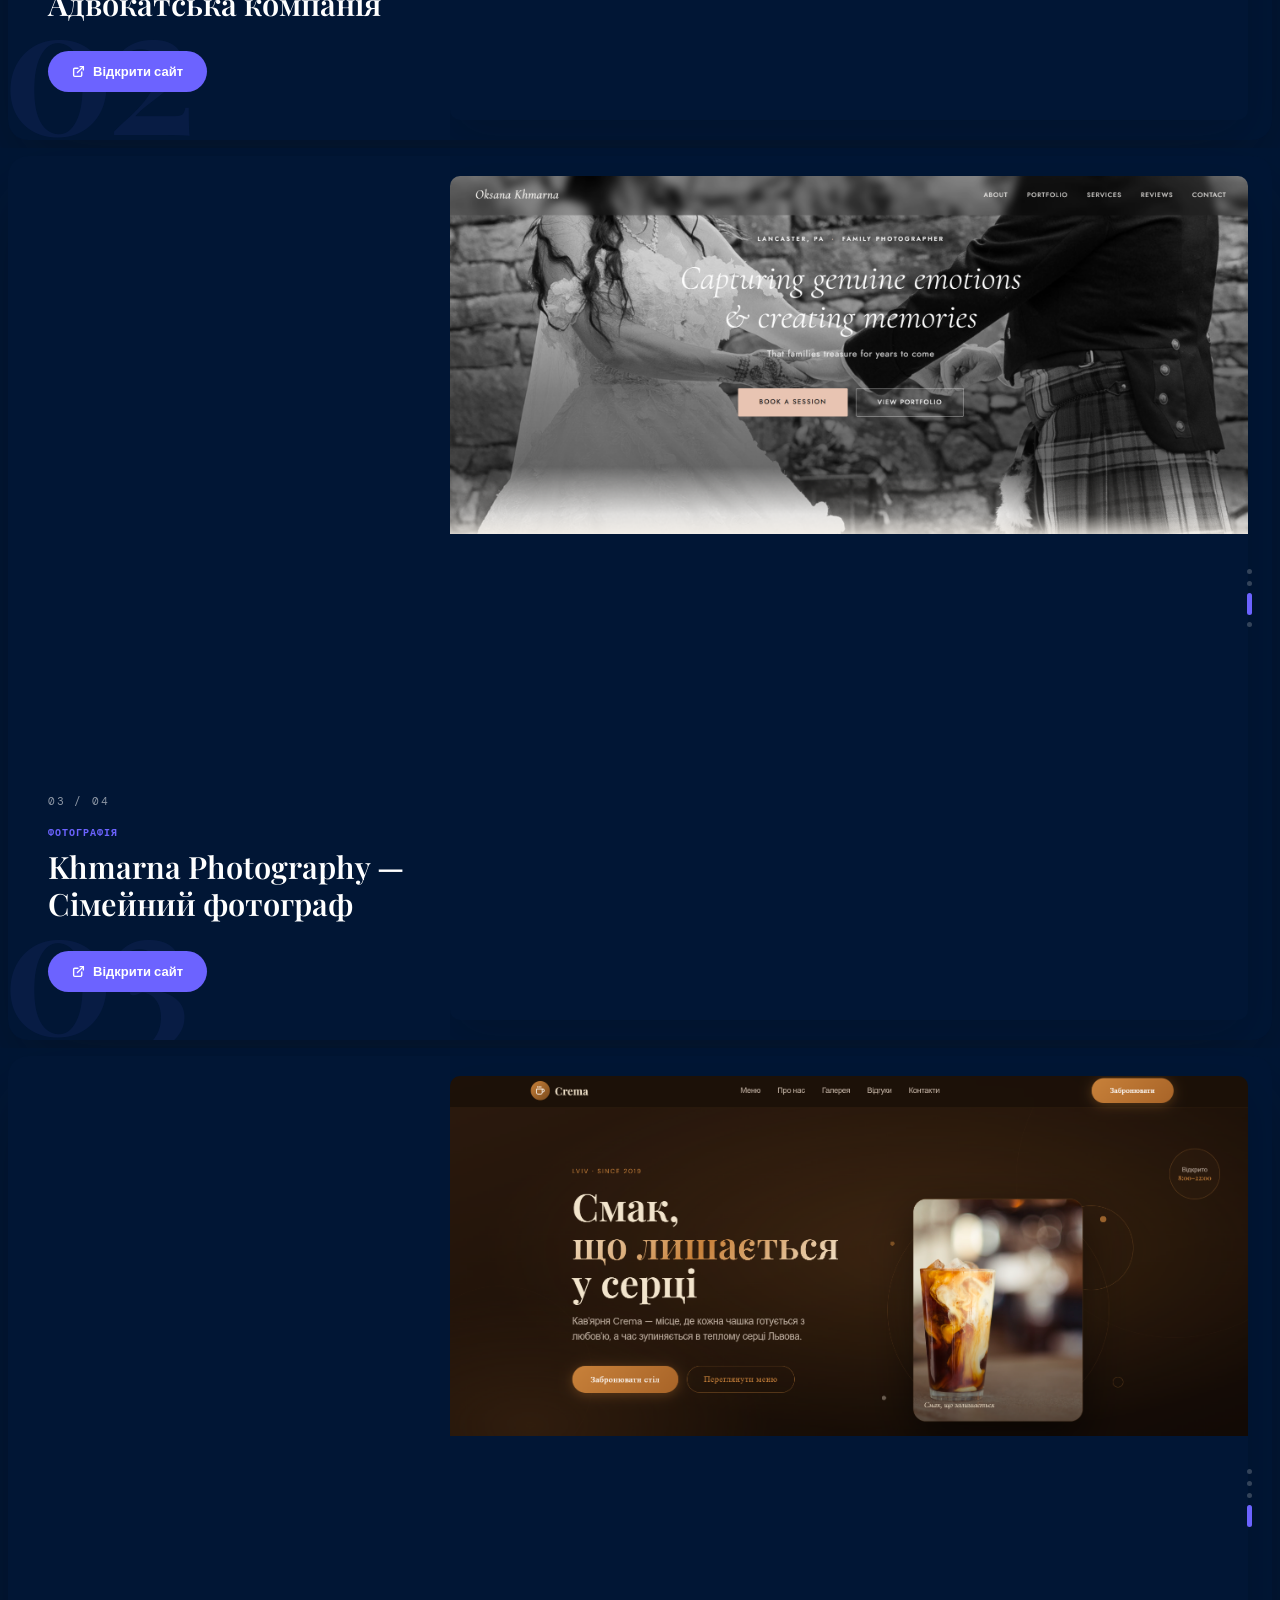
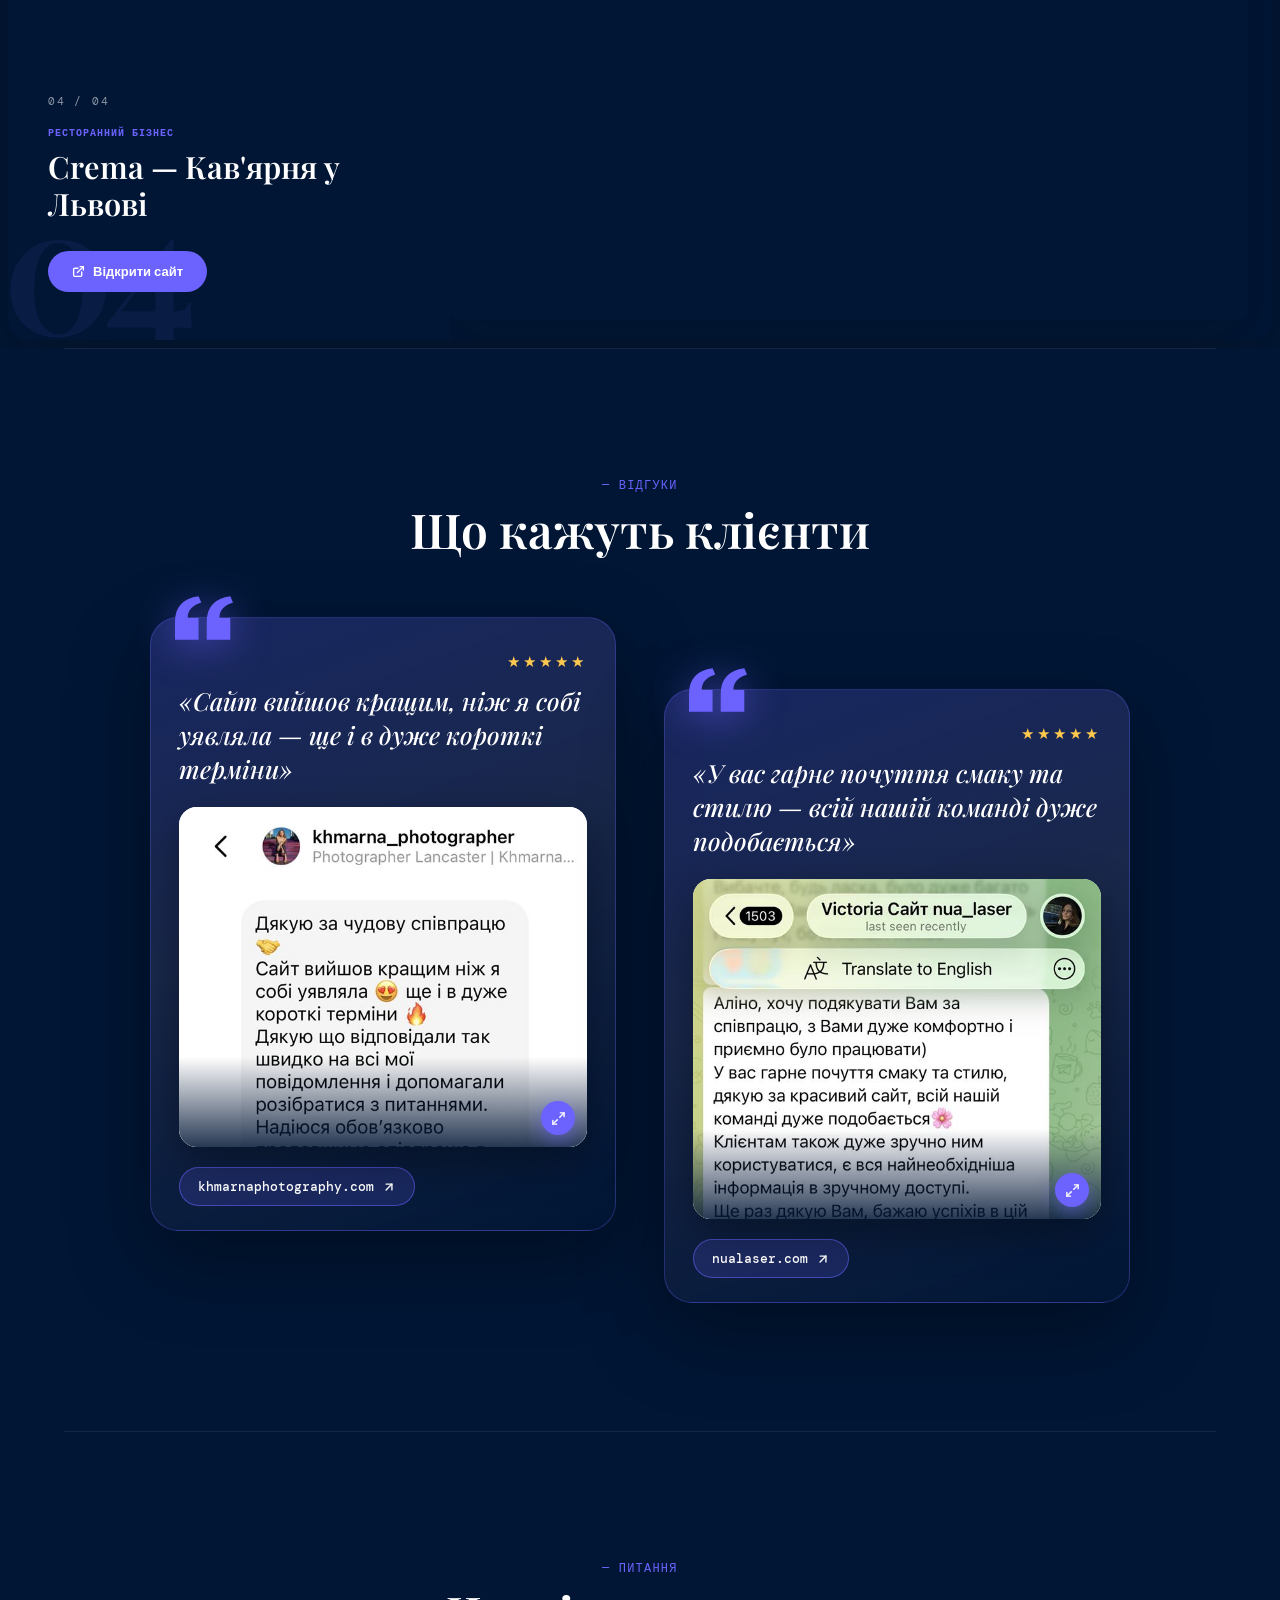
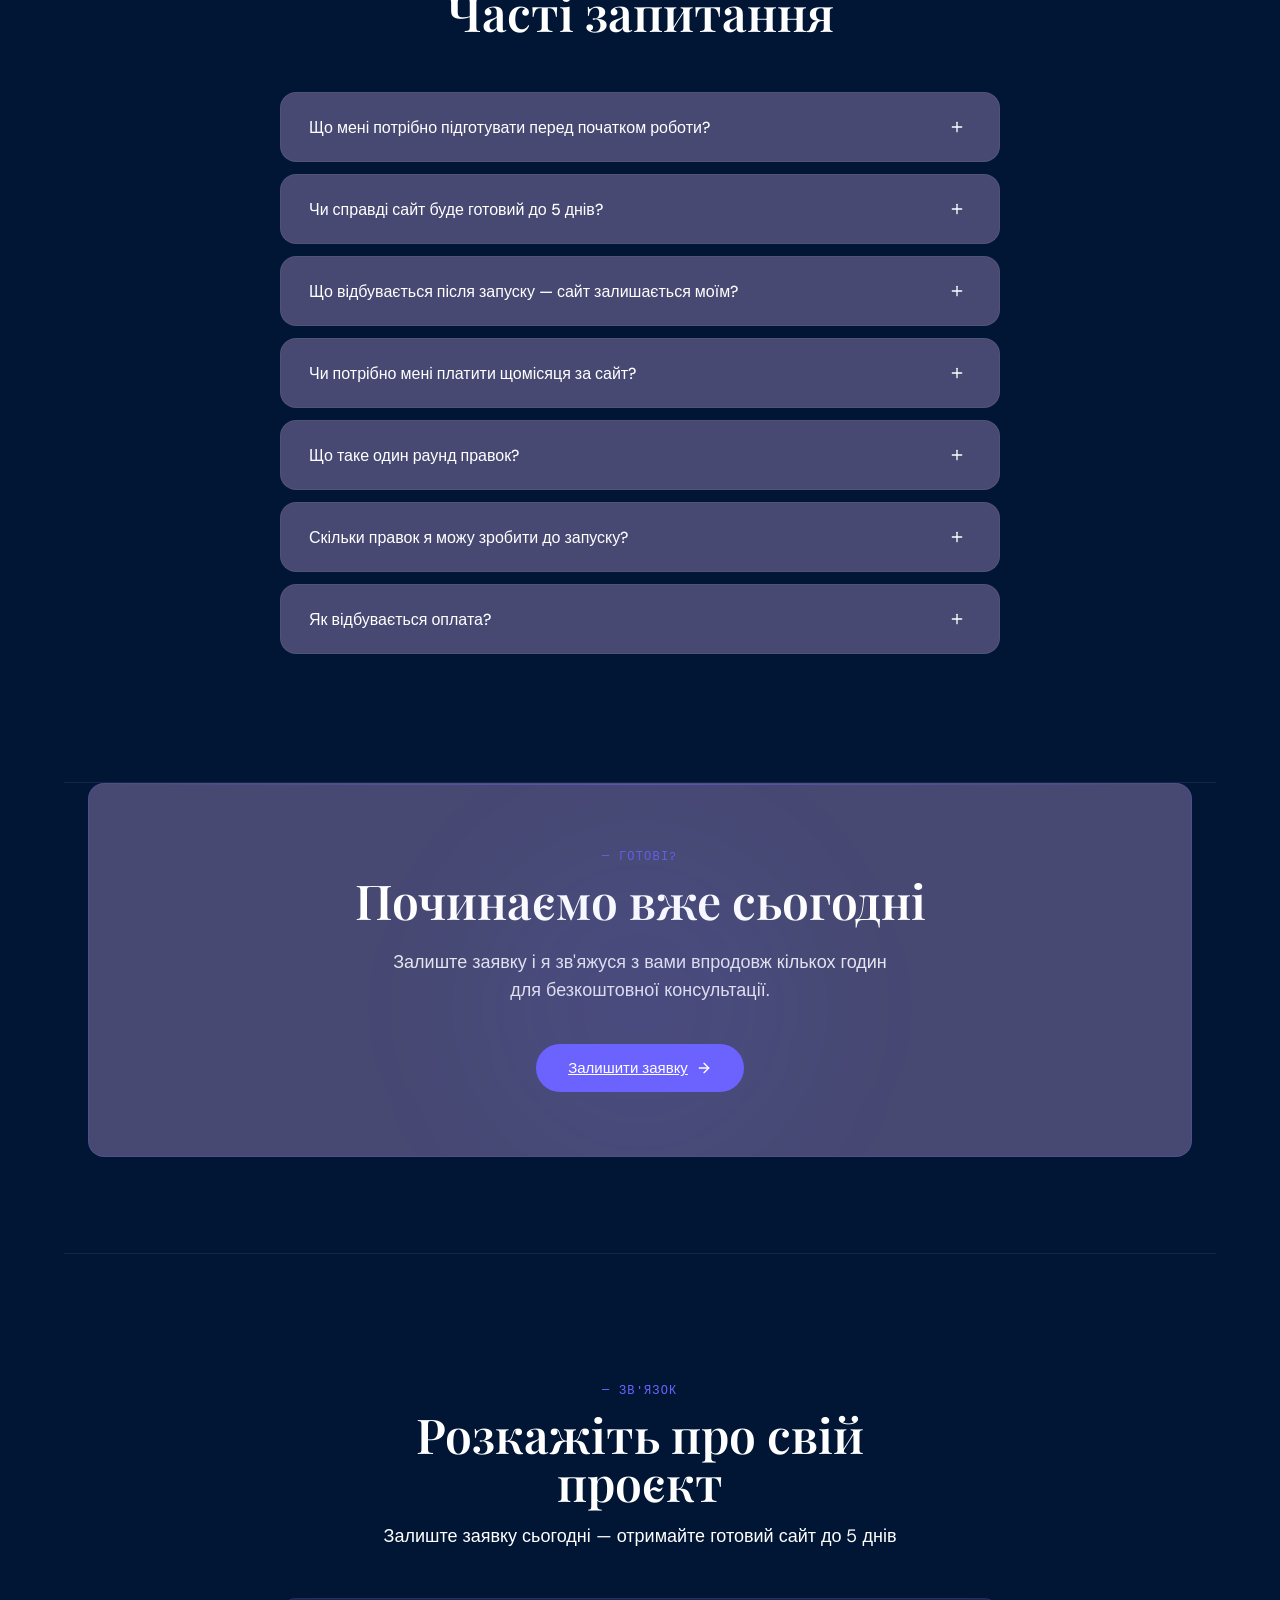
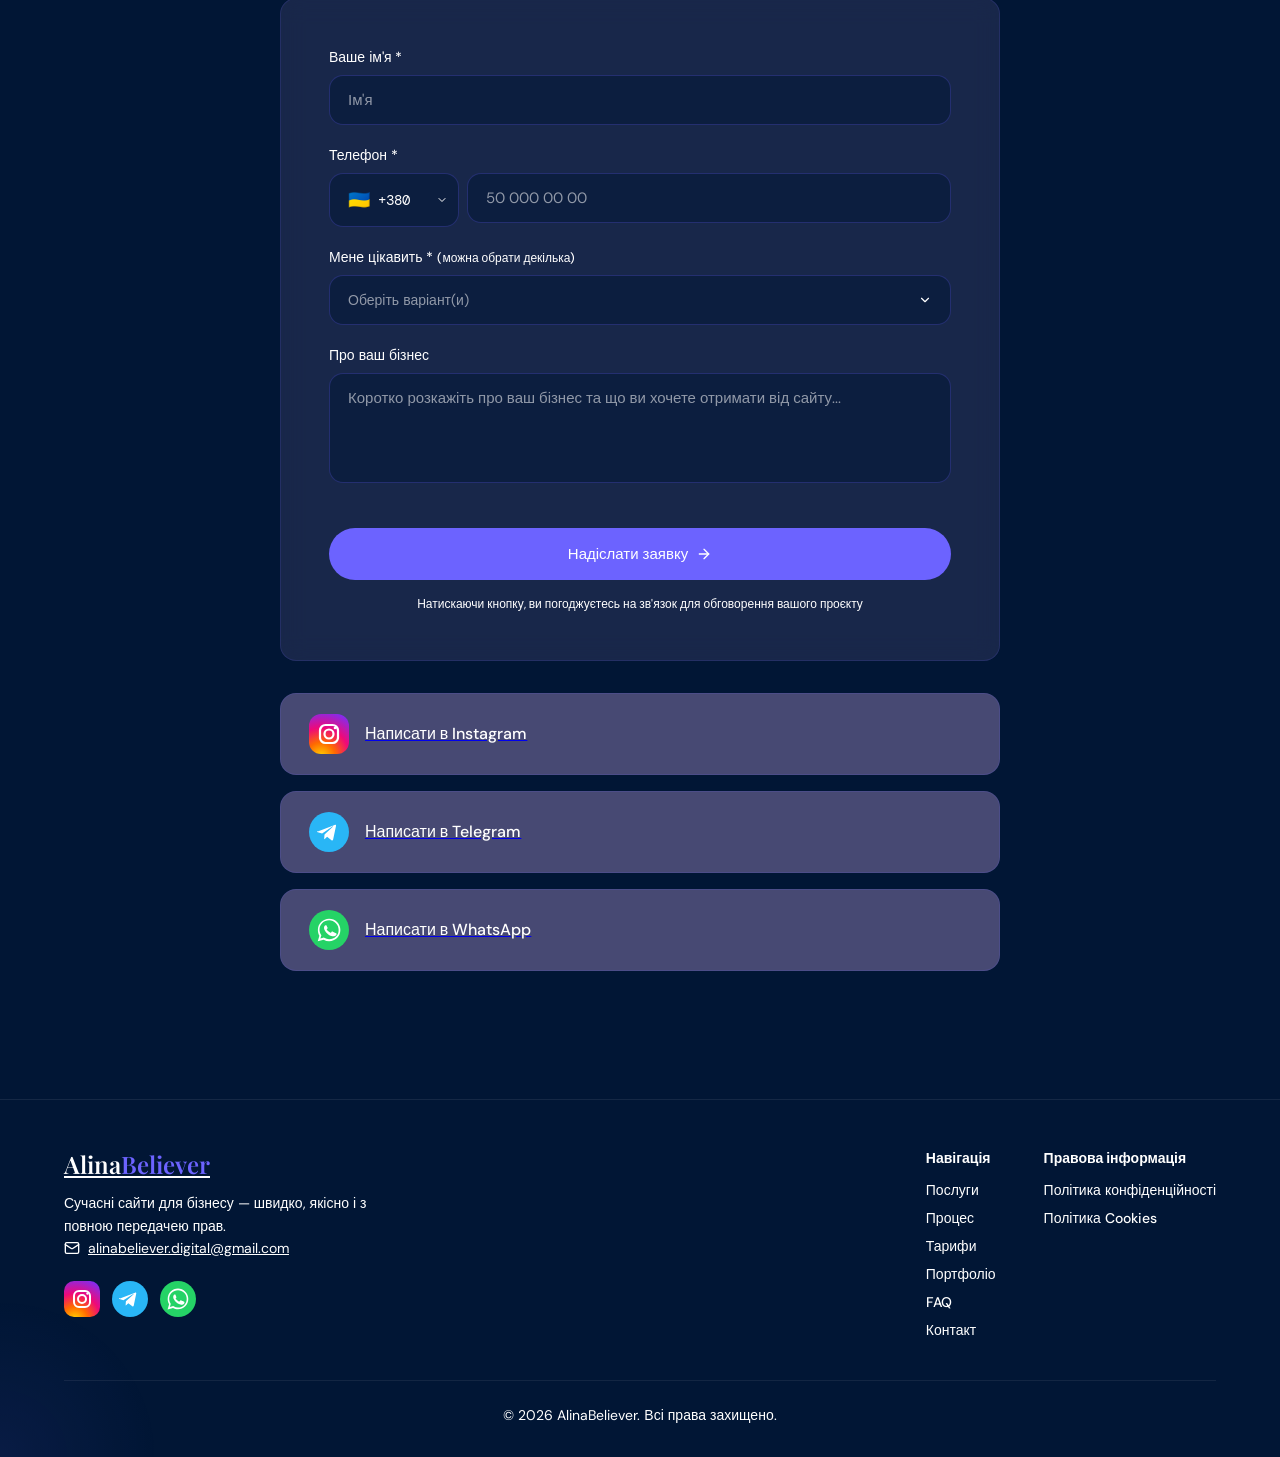
==== commit 714b9b2c: "Reviews link to client sites, keep headline words whole, crisper text - Replace reviewer name/source" ====
--- a/src/index.html
+++ b/src/index.html
@@ -182,7 +182,7 @@
 <link rel="preconnect" href="https://fonts.googleapis.com" />
 <link rel="preconnect" href="https://fonts.gstatic.com" crossorigin />
 <link href="https://fonts.googleapis.com/css2?family=Playfair+Display:wght@400;500;600;700&family=DM+Sans:wght@300;400;500;600;700&family=DM+Mono:wght@400;500;600&display=swap" rel="stylesheet" />
-<style>*{scroll-behavior:smooth}html{overflow-x:clip}body{background-color:#011635;color:#FFFFFF;font-family:'DM Sans',sans-serif;overflow-x:clip;max-width:100vw;-webkit-font-smoothing:antialiased;-moz-osx-font-smoothing:grayscale;text-rendering:optimizeLegibility;font-kerning:normal}button,input,select,textarea{font-family:inherit}.grain{position:fixed;inset:0;pointer-events:none;z-index:100;opacity:0.03;background-image:url("data:image/svg+xml,%3Csvg viewBox='0 0 256 256' xmlns='http://www.w3.org/2000/svg'%3E%3Cfilter id='noise'%3E%3CfeTurbulence type='fractalNoise' baseFrequency='0.9' numOctaves='4' stitchTiles='stitch'/%3E%3C/filter%3E%3Crect width='100%25' height='100%25' filter='url(%23noise)'/%3E%3C/svg%3E")}.hero-bg{background:radial-gradient(ellipse 80% 60% at 50% 0%,#6C63FF18 0%,transparent 70%),radial-gradient(ellipse 50% 40% at 90% 80%,#6C63FF10 0%,transparent 60%);touch-action:pan-y;overflow:clip}.tag{display:inline-flex;align-items:center;gap:6px;background:#FFFFFF10;border:1px solid #6C63FF40;border-radius:999px;padding:4px 14px;font-size:13px;font-family:'DM Mono',monospace;color:#FFFFFF}.card-hover{transition:transform 0.3s ease,box-shadow 0.3s ease}.card-hover:hover{transform:translateY(-4px);box-shadow:0 20px 60px rgba(108,99,255,0.2)}.btn-primary{background:#6C63FF;color:#FFFFFF;padding:14px 32px;border-radius:999px;font-weight:500;font-size:15px;transition:all 0.3s ease;display:inline-flex;align-items:center;gap:8px;cursor:pointer;border:none}.btn-primary:hover{background:#5A52E0;transform:translateY(-2px);box-shadow:0 8px 24px rgba(108,99,255,0.45)}.btn-outline{background:transparent;color:#FFFFFF;padding:14px 32px;border-radius:999px;font-weight:500;font-size:15px;border:1.5px solid #FFFFFF30;transition:all 0.3s ease;display:inline-flex;align-items:center;gap:8px;cursor:pointer}.btn-outline:hover{border-color:#6C63FF;background:#6C63FF15;transform:translateY(-2px)}.nav-link{color:#FFFFFF;font-size:14px;font-weight:500;transition:color 0.2s ease;text-decoration:none}.nav-link:hover{color:#6C63FF}.section-label{font-family:'DM Mono',monospace;font-size:12px;letter-spacing:0.1em;text-transform:uppercase;color:#6C63FF;margin-bottom:12px}.divider{border:none;border-top:1px solid #FFFFFF12}.process-step{counter-increment:step}.process-num{font-family:'DM Mono',monospace;font-size:11px;color:#6C63FF;margin-bottom:8px}.floating-badge{background:#1A1A2E;border-radius:16px;padding:10px 16px;box-shadow:0 8px 32px rgba(0,0,0,0.5);font-size:13px;font-weight:500;white-space:nowrap;color:#FFFFFF;border:1px solid #6C63FF25}.floating-badge:not(.static){position:absolute}.floating-badge.static{background:#474973;}.reveal{opacity:0;transform:translateY(22px);transition:opacity 0.65s ease,transform 0.65s ease}.reveal.visible{opacity:1;transform:translateY(0)}.reveal-delay-1{transition-delay:0.1s}.reveal-delay-2{transition-delay:0.2s}.reveal-delay-3{transition-delay:0.3s}.form-input{width:100%;background:rgba(1,22,53,0.5);border:1.5px solid rgba(108,99,255,0.25);border-radius:14px;padding:14px 18px;font-family:'DM Sans',sans-serif;font-size:15px;color:#FFFFFF;transition:border-color 0.2s ease,box-shadow 0.2s ease;outline:none;resize:none}.form-input:focus{border-color:#6C63FF;box-shadow:0 0 0 3px rgba(108,99,255,0.2)}.form-input::placeholder{color:rgba(255,255,255,0.55)}.form-input.error{border-color:#E05555}#plan-group.error #plan-btn{border-color:#E05555}.error-msg{color:#E05555;font-size:12px;margin-top:4px;display:none}.error-msg.show{display:block}.success-banner{display:none;background:#6C63FF;color:#FFFFFF;padding:20px 28px;border-radius:16px;text-align:center}.success-banner.show{display:block}.lang-btn{background:none;border:none;cursor:pointer;font-family:'DM Mono',monospace;font-size:12px;font-weight:500;color:var(--muted);letter-spacing:0.08em;padding:4px 6px;border-radius:6px;transition:color 0.2s ease,background 0.2s ease}.lang-btn:hover{color:var(--ink)}.lang-btn.active-lang{color:#FFFFFF;background:rgba(255,255,255,0.12)}.mobile-cta-bar{display:none;position:fixed;bottom:calc(24px + env(safe-area-inset-bottom,0px));right:20px;z-index:60;width:fit-content;transition:opacity 0.3s ease}.mobile-cta-btn{display:inline-flex;align-items:center;gap:8px;background:#6C63FF;color:#FFFFFF;font-family:'DM Sans',sans-serif;font-size:14px;font-weight:500;padding:13px 22px;border-radius:999px;text-decoration:none;box-shadow:0 6px 28px rgba(108,99,255,0.5);transition:background 0.2s ease,transform 0.2s ease;white-space:nowrap}.mobile-cta-btn:active{transform:scale(0.97);background:#5A52E0;color:#FFFFFF}@media (max-width:767px){.mobile-cta-bar{display:block}#cookie-banner{bottom:calc(90px + env(safe-area-inset-bottom,0px));z-index:70}}#mobile-menu{display:none}#mobile-menu.open{display:flex}.plan-card{transition:all 0.3s ease}.plan-card.popular{background:#6C63FF;color:#FFFFFF}.check-item{display:flex;align-items:flex-start;gap:10px;margin-bottom:12px}.check-icon{flex-shrink:0;margin-top:2px}@keyframes marquee{from{transform:translateX(0)}to{transform:translateX(-50%)}}.marquee-track{display:flex;animation:marquee 80s linear infinite;width:max-content}.marquee-track:hover{animation-play-state:paused}.cursor-dot{width:8px;height:8px;background:#6C63FF;border-radius:50%;position:fixed;pointer-events:none;z-index:9999;transform:translate(-50%,-50%);transition:transform 0.1s ease;display:none}@media (min-width:1024px){.cursor-dot{display:block}}
+<style>*{scroll-behavior:smooth}html{overflow-x:clip}body{background-color:#011635;color:#FFFFFF;font-family:'DM Sans',sans-serif;overflow-x:clip;max-width:100vw;-webkit-font-smoothing:antialiased;-moz-osx-font-smoothing:grayscale;text-rendering:optimizeLegibility;font-kerning:normal}button,input,select,textarea{font-family:inherit}.grain{display:none;position:fixed;inset:0;pointer-events:none;z-index:100;opacity:0.03;background-image:url("data:image/svg+xml,%3Csvg viewBox='0 0 256 256' xmlns='http://www.w3.org/2000/svg'%3E%3Cfilter id='noise'%3E%3CfeTurbulence type='fractalNoise' baseFrequency='0.9' numOctaves='4' stitchTiles='stitch'/%3E%3C/filter%3E%3Crect width='100%25' height='100%25' filter='url(%23noise)'/%3E%3C/svg%3E")}.hero-bg{background:radial-gradient(ellipse 80% 60% at 50% 0%,#6C63FF18 0%,transparent 70%),radial-gradient(ellipse 50% 40% at 90% 80%,#6C63FF10 0%,transparent 60%);touch-action:pan-y;overflow:clip}.tag{display:inline-flex;align-items:center;gap:6px;background:#FFFFFF10;border:1px solid #6C63FF40;border-radius:999px;padding:4px 14px;font-size:13px;font-family:'DM Mono',monospace;color:#FFFFFF}.card-hover{transition:transform 0.3s ease,box-shadow 0.3s ease}.card-hover:hover{transform:translateY(-4px);box-shadow:0 20px 60px rgba(108,99,255,0.2)}.btn-primary{background:#6C63FF;color:#FFFFFF;padding:14px 32px;border-radius:999px;font-weight:500;font-size:15px;transition:all 0.3s ease;display:inline-flex;align-items:center;gap:8px;cursor:pointer;border:none}.btn-primary:hover{background:#5A52E0;transform:translateY(-2px);box-shadow:0 8px 24px rgba(108,99,255,0.45)}.btn-outline{background:transparent;color:#FFFFFF;padding:14px 32px;border-radius:999px;font-weight:500;font-size:15px;border:1.5px solid #FFFFFF30;transition:all 0.3s ease;display:inline-flex;align-items:center;gap:8px;cursor:pointer}.btn-outline:hover{border-color:#6C63FF;background:#6C63FF15;transform:translateY(-2px)}.nav-link{color:#FFFFFF;font-size:14px;font-weight:500;transition:color 0.2s ease;text-decoration:none}.nav-link:hover{color:#6C63FF}.section-label{font-family:'DM Mono',monospace;font-size:12px;letter-spacing:0.1em;text-transform:uppercase;color:#6C63FF;margin-bottom:12px}.divider{border:none;border-top:1px solid #FFFFFF12}.process-step{counter-increment:step}.process-num{font-family:'DM Mono',monospace;font-size:11px;color:#6C63FF;margin-bottom:8px}.floating-badge{background:#1A1A2E;border-radius:16px;padding:10px 16px;box-shadow:0 8px 32px rgba(0,0,0,0.5);font-size:13px;font-weight:500;white-space:nowrap;color:#FFFFFF;border:1px solid #6C63FF25}.floating-badge:not(.static){position:absolute}.floating-badge.static{background:#474973;}.reveal{opacity:0;transform:translateY(22px);transition:opacity 0.65s ease,transform 0.65s ease}.reveal.visible{opacity:1;transform:none}.reveal-delay-1{transition-delay:0.1s}.reveal-delay-2{transition-delay:0.2s}.reveal-delay-3{transition-delay:0.3s}.form-input{width:100%;background:rgba(1,22,53,0.5);border:1.5px solid rgba(108,99,255,0.25);border-radius:14px;padding:14px 18px;font-family:'DM Sans',sans-serif;font-size:15px;color:#FFFFFF;transition:border-color 0.2s ease,box-shadow 0.2s ease;outline:none;resize:none}.form-input:focus{border-color:#6C63FF;box-shadow:0 0 0 3px rgba(108,99,255,0.2)}.form-input::placeholder{color:rgba(255,255,255,0.55)}.form-input.error{border-color:#E05555}#plan-group.error #plan-btn{border-color:#E05555}.error-msg{color:#E05555;font-size:12px;margin-top:4px;display:none}.error-msg.show{display:block}.success-banner{display:none;background:#6C63FF;color:#FFFFFF;padding:20px 28px;border-radius:16px;text-align:center}.success-banner.show{display:block}.lang-btn{background:none;border:none;cursor:pointer;font-family:'DM Mono',monospace;font-size:12px;font-weight:500;color:var(--muted);letter-spacing:0.08em;padding:4px 6px;border-radius:6px;transition:color 0.2s ease,background 0.2s ease}.lang-btn:hover{color:var(--ink)}.lang-btn.active-lang{color:#FFFFFF;background:rgba(255,255,255,0.12)}.mobile-cta-bar{display:none;position:fixed;bottom:calc(24px + env(safe-area-inset-bottom,0px));right:20px;z-index:60;width:fit-content;transition:opacity 0.3s ease}.mobile-cta-btn{display:inline-flex;align-items:center;gap:8px;background:#6C63FF;color:#FFFFFF;font-family:'DM Sans',sans-serif;font-size:14px;font-weight:500;padding:13px 22px;border-radius:999px;text-decoration:none;box-shadow:0 6px 28px rgba(108,99,255,0.5);transition:background 0.2s ease,transform 0.2s ease;white-space:nowrap}.mobile-cta-btn:active{transform:scale(0.97);background:#5A52E0;color:#FFFFFF}@media (max-width:767px){.mobile-cta-bar{display:block}#cookie-banner{bottom:calc(90px + env(safe-area-inset-bottom,0px));z-index:70}}#mobile-menu{display:none}#mobile-menu.open{display:flex}.plan-card{transition:all 0.3s ease}.plan-card.popular{background:#6C63FF;color:#FFFFFF}.check-item{display:flex;align-items:flex-start;gap:10px;margin-bottom:12px}.check-icon{flex-shrink:0;margin-top:2px}@keyframes marquee{from{transform:translateX(0)}to{transform:translateX(-50%)}}.marquee-track{display:flex;animation:marquee 80s linear infinite;width:max-content}.marquee-track:hover{animation-play-state:paused}.cursor-dot{width:8px;height:8px;background:#6C63FF;border-radius:50%;position:fixed;pointer-events:none;z-index:9999;transform:translate(-50%,-50%);transition:transform 0.1s ease;display:none}@media (min-width:1024px){.cursor-dot{display:block}}
 /* ─── PORTFOLIO SCROLL STACK ─── */
 .port-stack-wrap{height:calc(/*BUILD:GALLERY_COUNT*/4/*/BUILD:GALLERY_COUNT*/ * 100vh);}
 .port-stack-item{position:sticky;top:0;height:100vh;overflow:hidden;will-change:transform;}
@@ -370,14 +370,9 @@
 .rv-shot::after{content:'';position:absolute;left:0;right:0;bottom:0;height:90px;background:linear-gradient(to bottom,transparent,rgba(1,22,53,0.85));pointer-events:none;}
 .rv-card:hover .rv-shot img{transform:scale(1.03);}
 .rv-zoom{position:absolute;right:12px;bottom:12px;z-index:1;width:34px;height:34px;border-radius:50%;background:#6C63FF;color:#fff;display:flex;align-items:center;justify-content:center;box-shadow:0 6px 18px rgba(108,99,255,.5);}
-.rv-meta{display:flex;align-items:center;gap:12px;margin-top:20px;}
-.rv-avatar{flex-shrink:0;width:42px;height:42px;border-radius:50%;display:flex;align-items:center;justify-content:center;font-family:'Playfair Display',serif;font-weight:600;font-size:18px;color:#fff;background:linear-gradient(135deg,#6C63FF,#9B94FF);}
-.rv-who{display:flex;flex-direction:column;line-height:1.3;min-width:0;}
-.rv-who b{font-weight:600;font-size:15px;color:#fff;}
-.rv-who span{font-size:13px;color:rgba(255,255,255,0.75);}
-.rv-src{margin-left:auto;flex-shrink:0;font-family:'DM Mono',monospace;font-size:11px;letter-spacing:.06em;padding:5px 11px;border-radius:999px;color:#fff;}
-.rv-src-ig{background:linear-gradient(135deg,#ff6a00,#ee0979 55%,#7b2ff7);}
-.rv-src-tg{background:#29B6F6;}
+.rv-link{display:inline-flex;align-items:center;gap:8px;margin-top:20px;padding:10px 18px;border-radius:999px;font-family:'DM Mono',monospace;font-size:13px;font-weight:500;color:#fff;text-decoration:none;background:rgba(108,99,255,0.18);border:1px solid rgba(108,99,255,0.55);transition:background .25s ease,transform .25s ease;}
+.rv-link:hover{background:#6C63FF;transform:translateY(-2px);}
+.rv-link svg{flex-shrink:0;}
 </style>
 </head>
 <body>
@@ -875,16 +870,12 @@
 <figure class="rv-card rv-tilt-l reveal">
 <svg class="rv-qmark" viewBox="0 0 64 48" aria-hidden="true"><path d="M0 48V28C0 12 9 2 26 0l3 7C19 10 14 16 14 24h12v24H0zm35 0V28C35 12 44 2 61 0l3 7c-10 3-15 9-15 17h12v24H35z" fill="currentColor"/></svg>
 <div class="rv-stars" aria-label="5/5">★★★★★</div>
-<blockquote class="rv-pull font-display"><span id="tl-rv-q1">«Сайт вийшов кращим, ніж я собі уявляла — ще й у дуже короткі терміни»</span></blockquote>
+<blockquote class="rv-pull font-display"><span id="tl-rv-q1">«Сайт вийшов кращим, ніж я собі уявляла — ще і в дуже короткі терміни»</span></blockquote>
 <button type="button" class="rv-shot" onclick="openLightbox('images/reviews/review-khmarna.jpg', 'Khmarna Photography')" aria-label="Khmarna Photography">
 <img src="images/reviews/review-khmarna.jpg" alt="Відгук Khmarna Photography в Instagram" width="640" height="884" loading="lazy" decoding="async" />
 <span class="rv-zoom" aria-hidden="true"><svg width="15" height="15" viewBox="0 0 24 24" fill="none" stroke="currentColor" stroke-width="2.2" stroke-linecap="round" stroke-linejoin="round"><path d="M15 3h6v6"/><path d="M9 21H3v-6"/><path d="M21 3l-7 7"/><path d="M3 21l7-7"/></svg></span>
 </button>
-<figcaption class="rv-meta">
-<span class="rv-avatar">K</span>
-<span class="rv-who"><b>Khmarna Photography</b><span id="tl-rv-r1">Фотограф, Ланкастер</span></span>
-<span class="rv-src rv-src-ig">Instagram</span>
-</figcaption>
+<a class="rv-link" href="https://khmarnaphotography.com" target="_blank" rel="noopener"><span>khmarnaphotography.com</span><svg width="14" height="14" viewBox="0 0 24 24" fill="none" stroke="currentColor" stroke-width="2.4" stroke-linecap="round" stroke-linejoin="round" aria-hidden="true"><path d="M7 17 17 7"/><path d="M7 7h10v10"/></svg></a>
 </figure>
 <figure class="rv-card rv-tilt-r reveal reveal-delay-1">
 <svg class="rv-qmark" viewBox="0 0 64 48" aria-hidden="true"><path d="M0 48V28C0 12 9 2 26 0l3 7C19 10 14 16 14 24h12v24H0zm35 0V28C35 12 44 2 61 0l3 7c-10 3-15 9-15 17h12v24H35z" fill="currentColor"/></svg>
@@ -894,11 +885,7 @@
 <img src="images/reviews/review-nualaser.jpg" alt="Відгук Victoria, NUA Laser, у Telegram" width="640" height="643" loading="lazy" decoding="async" />
 <span class="rv-zoom" aria-hidden="true"><svg width="15" height="15" viewBox="0 0 24 24" fill="none" stroke="currentColor" stroke-width="2.2" stroke-linecap="round" stroke-linejoin="round"><path d="M15 3h6v6"/><path d="M9 21H3v-6"/><path d="M21 3l-7 7"/><path d="M3 21l7-7"/></svg></span>
 </button>
-<figcaption class="rv-meta">
-<span class="rv-avatar">V</span>
-<span class="rv-who"><b>Victoria</b><span id="tl-rv-r2">NUA Laser</span></span>
-<span class="rv-src rv-src-tg">Telegram</span>
-</figcaption>
+<a class="rv-link" href="https://nualaser.com" target="_blank" rel="noopener"><span>nualaser.com</span><svg width="14" height="14" viewBox="0 0 24 24" fill="none" stroke="currentColor" stroke-width="2.4" stroke-linecap="round" stroke-linejoin="round" aria-hidden="true"><path d="M7 17 17 7"/><path d="M7 7h10v10"/></svg></a>
 </figure>
 </div>
 </section>
@@ -1358,8 +1345,8 @@
 stat3:'3', stat3_l:'раунди правок у вартості',
 stat4:'0€', stat4_l:'щомісячна абонплата за сайт',
 rv_label:'— Відгуки', rv_h2:'Що кажуть клієнти',
-rv_q1:'«Сайт вийшов кращим, ніж я собі уявляла — ще й у дуже короткі терміни»', rv_r1:'Фотограф, Ланкастер',
-rv_q2:'«У вас гарне почуття смаку та стилю — всій нашій команді дуже подобається»', rv_r2:'NUA Laser',
+rv_q1:'«Сайт вийшов кращим, ніж я собі уявляла — ще і в дуже короткі терміни»',
+rv_q2:'«У вас гарне почуття смаку та стилю — всій нашій команді дуже подобається»',
 port_label:'— Портфоліо', port_h2:'Приклади робіт', port_sub:'Реальні проєкти у різних нішах',
 port_visit:'Відкрити сайт',
 port_cat1:"Краса та здоров'я", port_t1:'Glow Clinic — Косметологічна клініка',
@@ -1477,8 +1464,8 @@
 stat3:'3', stat3_l:'revision rounds included',
 stat4:'0€', stat4_l:'monthly platform fee',
 rv_label:'— Reviews', rv_h2:'What clients say',
-rv_q1:'“The website turned out better than I imagined — and in a very short time”', rv_r1:'Photographer, Lancaster',
-rv_q2:'“You have a great sense of taste and style — our whole team loves it”', rv_r2:'NUA Laser',
+rv_q1:'“The website turned out better than I imagined — and in a very short time”',
+rv_q2:'“You have a great sense of taste and style — our whole team loves it”',
 port_label:'— Portfolio', port_h2:'Work examples', port_sub:'Real projects in different niches',
 port_visit:'Visit site',
 port_cat1:'Beauty & Health', port_t1:'Glow Clinic — Cosmetology Clinic',
@@ -1624,8 +1611,8 @@
 setText('tl-port-label', t.port_label);
 setText('tl-port-h2', t.port_h2);
 setText('tl-rv-label', t.rv_label); setText('tl-rv-h2', t.rv_h2);
-setText('tl-rv-q1', t.rv_q1); setText('tl-rv-r1', t.rv_r1);
-setText('tl-rv-q2', t.rv_q2); setText('tl-rv-r2', t.rv_r2);
+setText('tl-rv-q1', t.rv_q1);
+setText('tl-rv-q2', t.rv_q2);
 document.querySelectorAll('#portfolio [data-uk]').forEach(el => { el.textContent = lang === 'uk' ? el.dataset.uk : el.dataset.en; });
 document.querySelectorAll('#portfolio [data-alt-uk]').forEach(el => { el.alt = lang === 'uk' ? el.dataset.altUk : el.dataset.altEn; });
 document.querySelectorAll('.port-visit-text').forEach(el=>{el.textContent=t.port_visit||'Відкрити сайт';});
@@ -2197,9 +2184,7 @@
 style.textContent=`
 .italic.text-accent{animation:heroGlow 4s ease-in-out infinite;}
 @keyframes heroGlow{0%,100%{text-shadow:none;}50%{text-shadow:0 0 30px rgba(108,99,255,.55),0 0 60px rgba(108,99,255,.25);}}
-.section-label span{animation:labelSlide 3.5s ease-in-out infinite;}
 @keyframes labelSlide{0%,100%{letter-spacing:.1em;opacity:.8;}50%{letter-spacing:.14em;opacity:1;}}
-.floating-badge.static{animation:badgeFloat 5s ease-in-out infinite;}
 .floating-badge.static:nth-child(2){animation-delay:.8s;}
 .floating-badge.static:nth-child(3){animation-delay:1.6s;}
 @keyframes badgeFloat{0%,100%{transform:translateY(0);}50%{transform:translateY(-5px);}}
@@ -2222,7 +2207,8 @@
 const style=document.createElement('style');
 style.textContent=`
 @keyframes letterIn{from{opacity:0;transform:translateY(18px) rotateX(-30deg);}to{opacity:1;transform:none;}}
-.font-display.split-done span{display:inline-block;animation:letterIn .5s ease both;}
+.font-display .w{display:inline-block;white-space:nowrap;}
+.font-display.split-done .ch{display:inline-block;animation:letterIn .5s ease both;}
 `;
 document.head.appendChild(style);
 function splitHeading(el){
@@ -2231,15 +2217,21 @@
 let idx=0;
 function processNode(node){
 if(node.nodeType===3){
-const chars=node.textContent.split('');
 const frag=document.createDocumentFragment();
-chars.forEach(function(c){
-if(c===' '||c===' '){frag.appendChild(document.createTextNode(c));return;}
+node.textContent.split(/(\s+)/).forEach(function(word){
+if(!word) return;
+if(/^\s+$/.test(word)){frag.appendChild(document.createTextNode(word));return;}
+const w=document.createElement('span');
+w.className='w';
+word.split('').forEach(function(c){
 const s=document.createElement('span');
+s.className='ch';
 s.textContent=c;
 s.style.animationDelay=idx*.025+'s';
 idx++;
-frag.appendChild(s);
+w.appendChild(s);
+});
+frag.appendChild(w);
 });
 node.parentNode.replaceChild(frag,node);
 }else if(node.nodeType===1){
@@ -2339,7 +2331,7 @@
           force3D: true,
           overwrite: 'auto',
           onStart: function(){ card.style.transition = 'none'; },
-          onComplete: function(){ card.style.transition = ''; },
+          onComplete: function(){ card.style.transition = ''; gsap.set(card, { clearProps: 'transform' }); },
           scrollTrigger: {
             trigger: card,
             start: 'top 85%',
@@ -2373,7 +2365,7 @@
         onStart: function(){ card.style.transition = 'none'; },
         onComplete: function(){
           card.style.transition = '';
-          gsap.set(card, { clearProps: 'rotationX,transformPerspective,transformOrigin' });
+          gsap.set(card, { clearProps: 'transform,rotationX,transformPerspective,transformOrigin' });
         },
         scrollTrigger: {
           trigger: card,
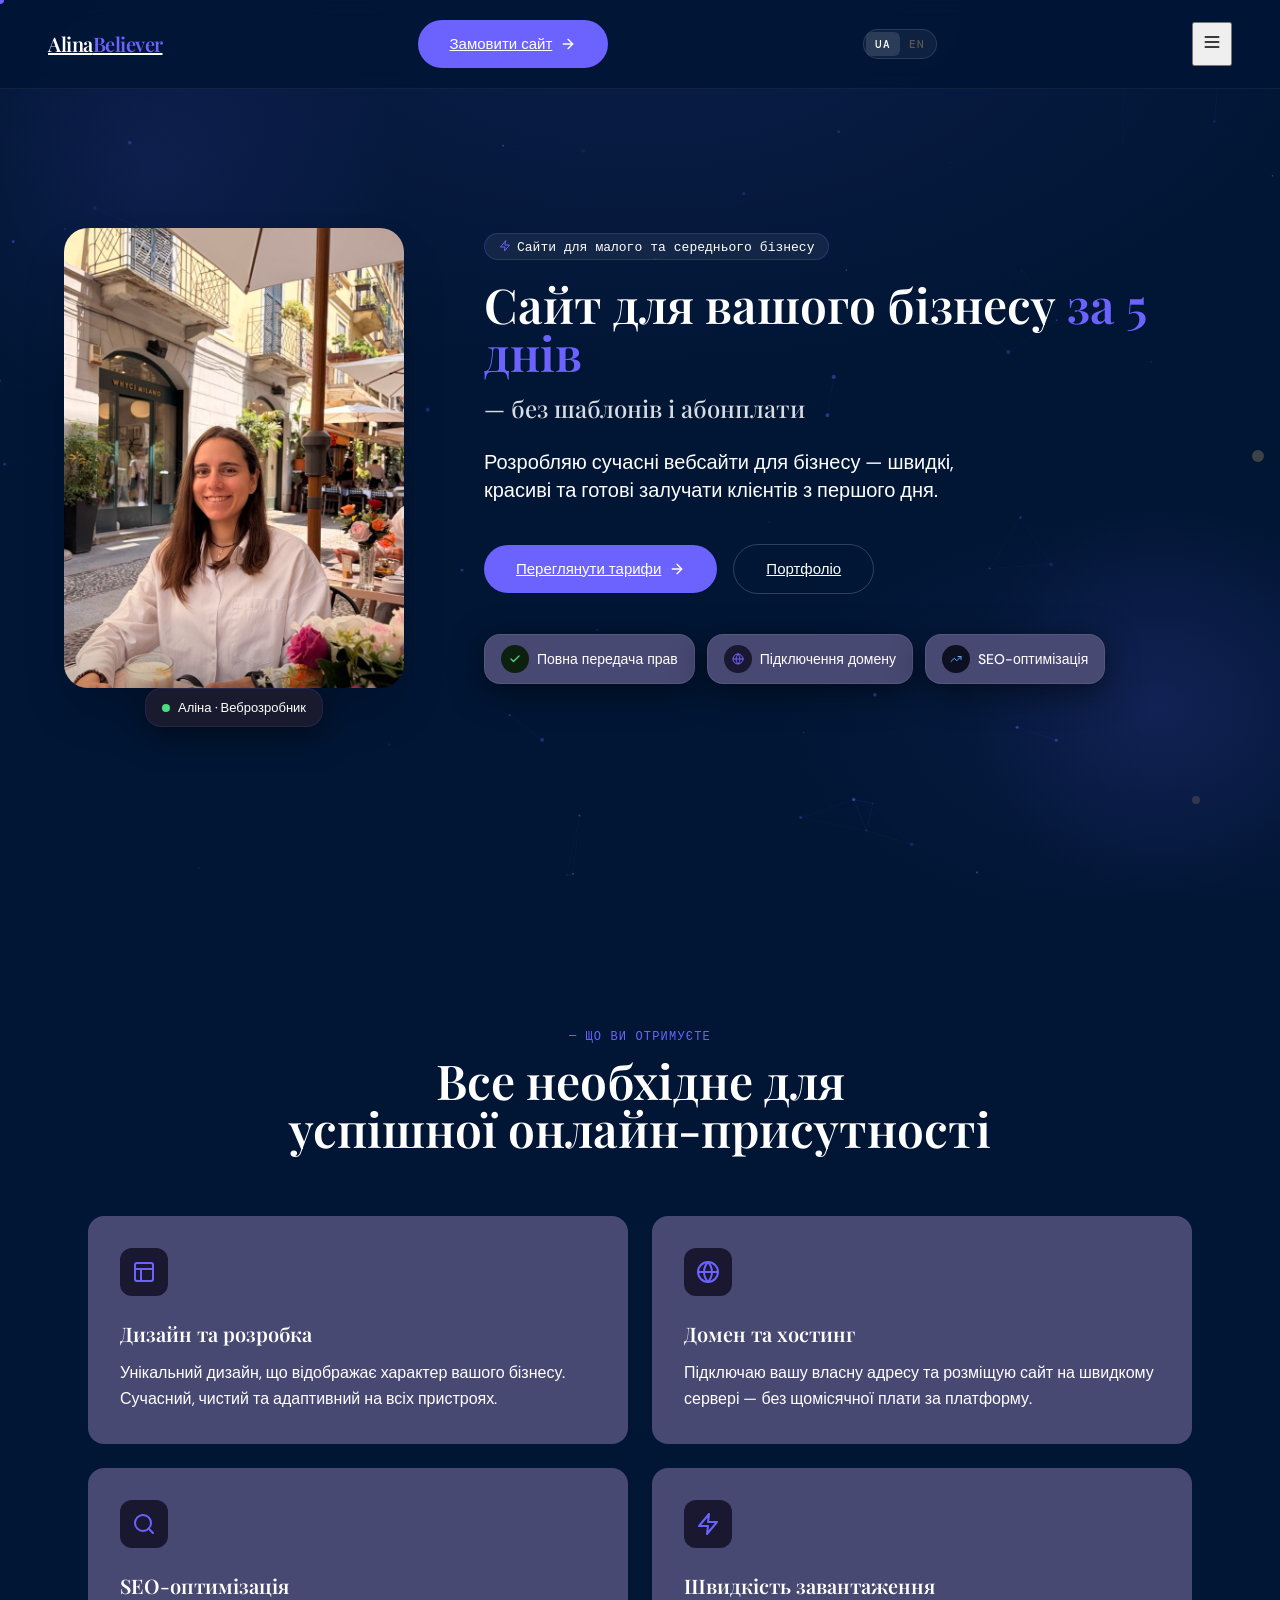
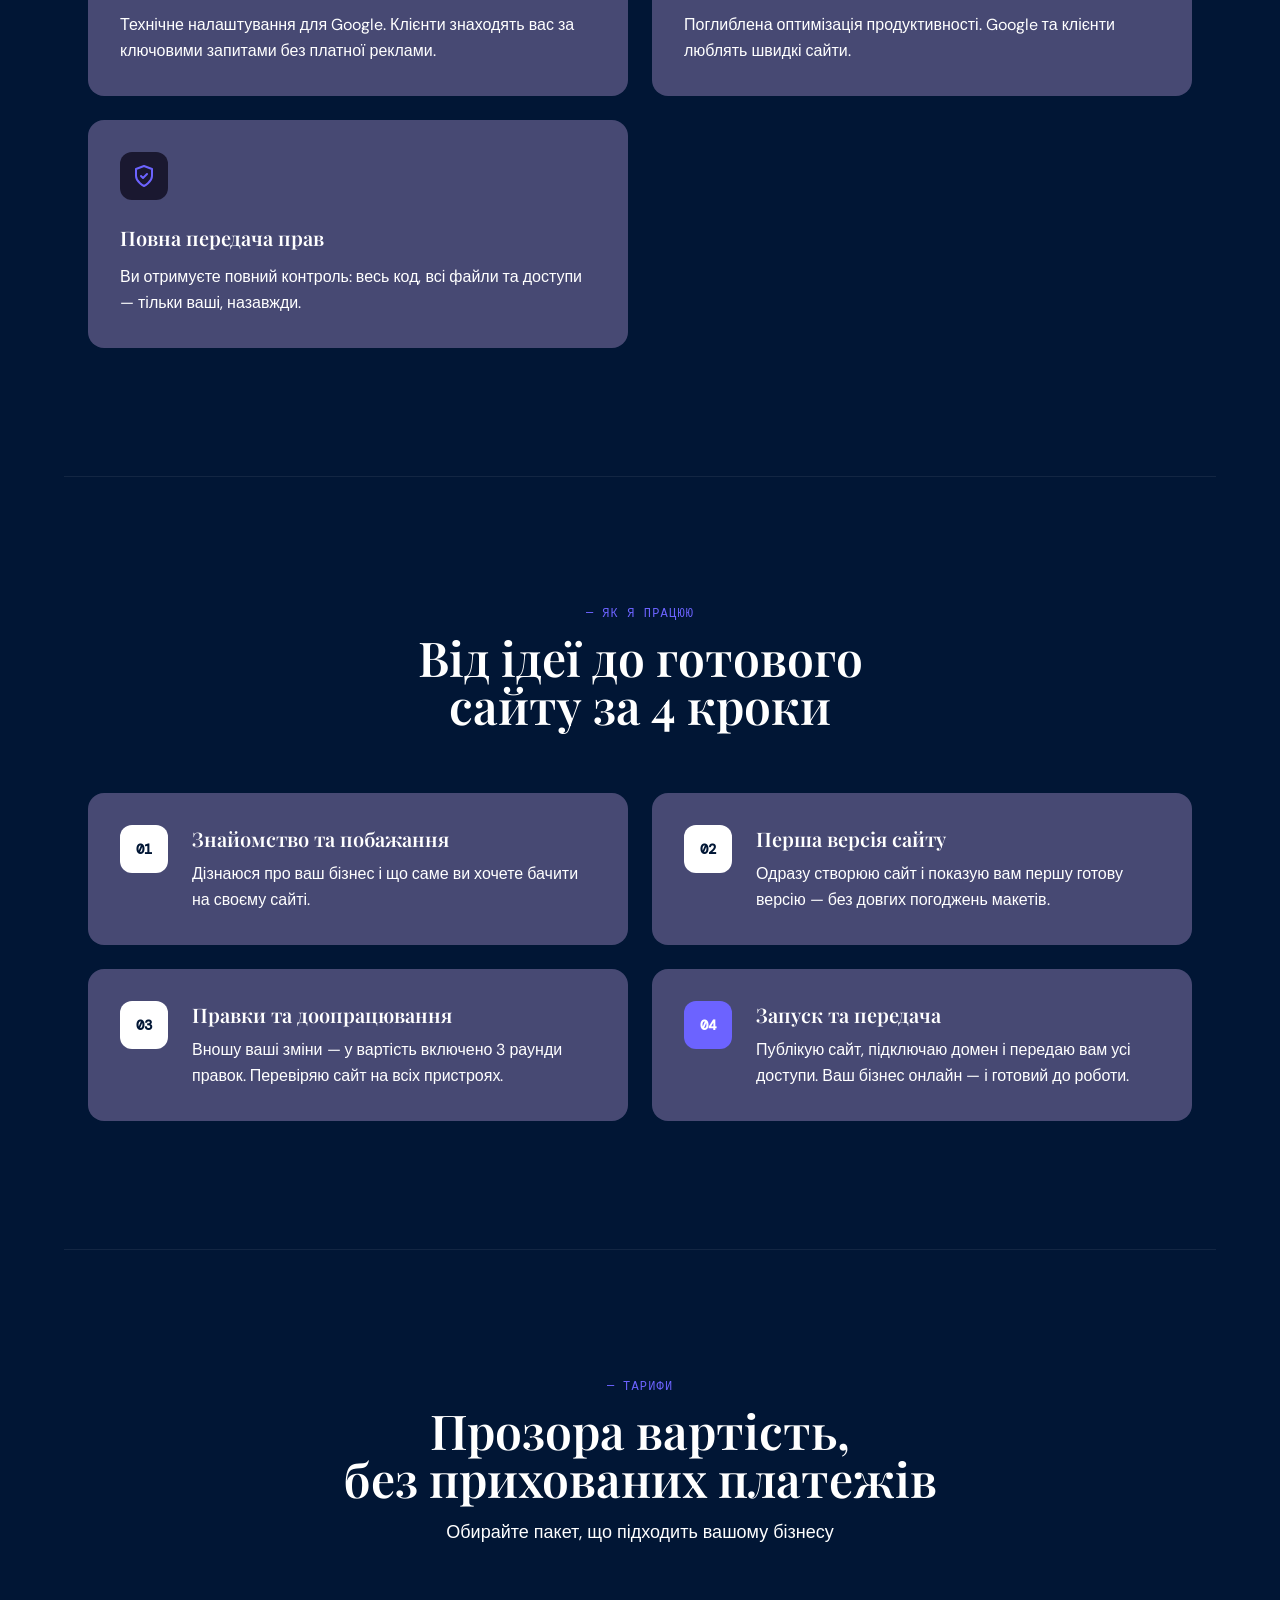
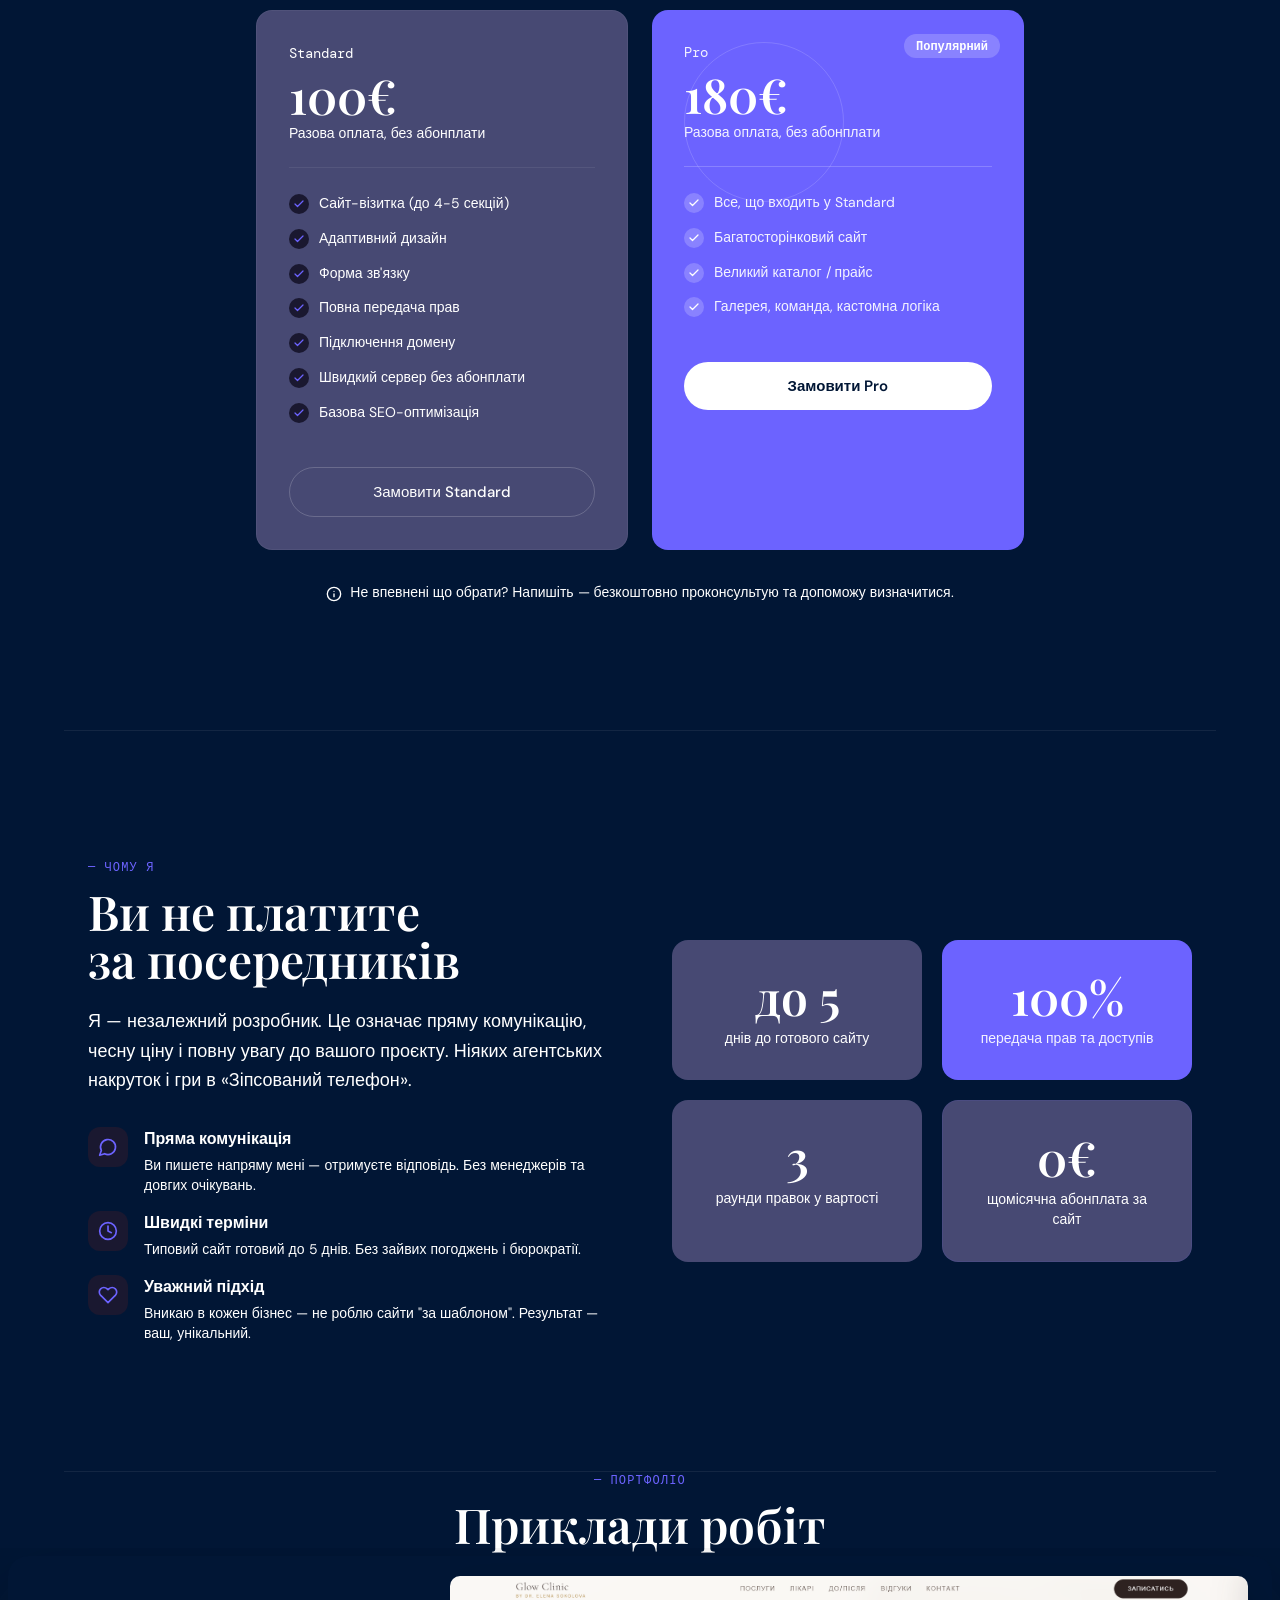
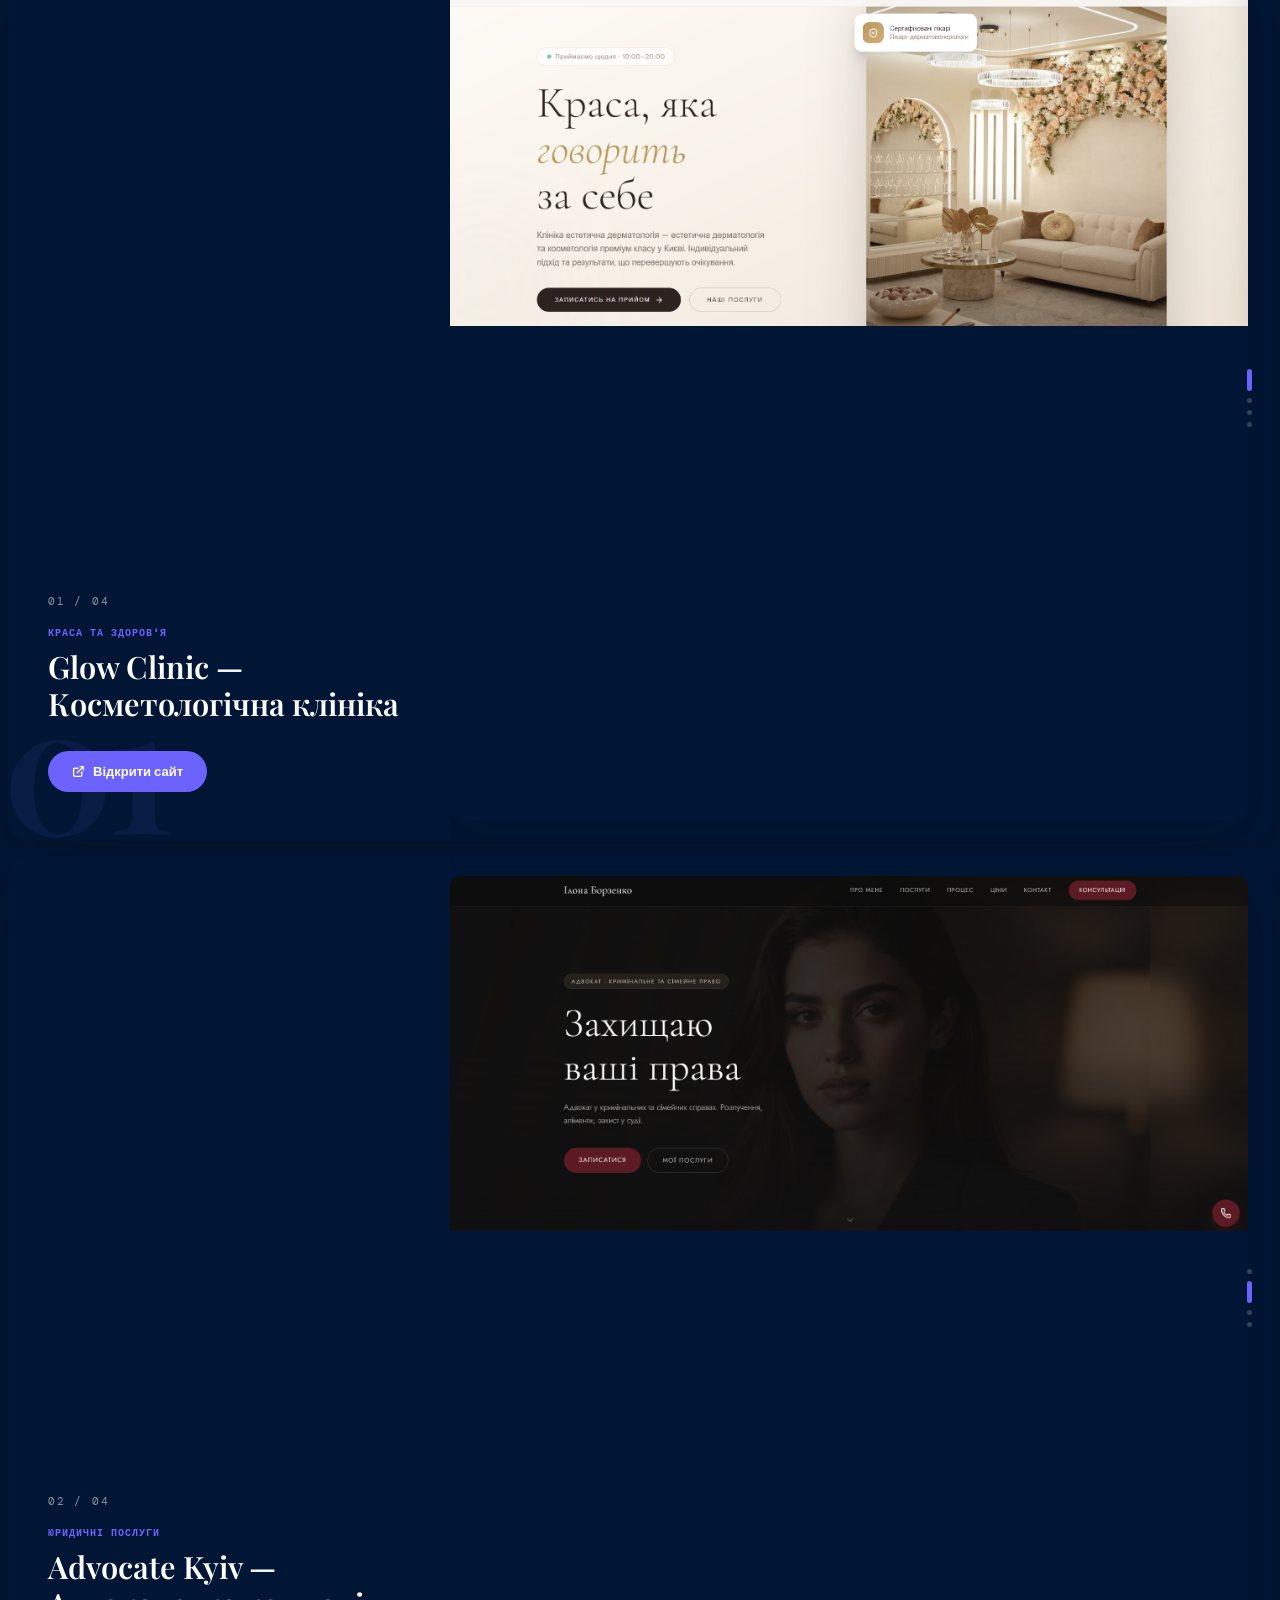
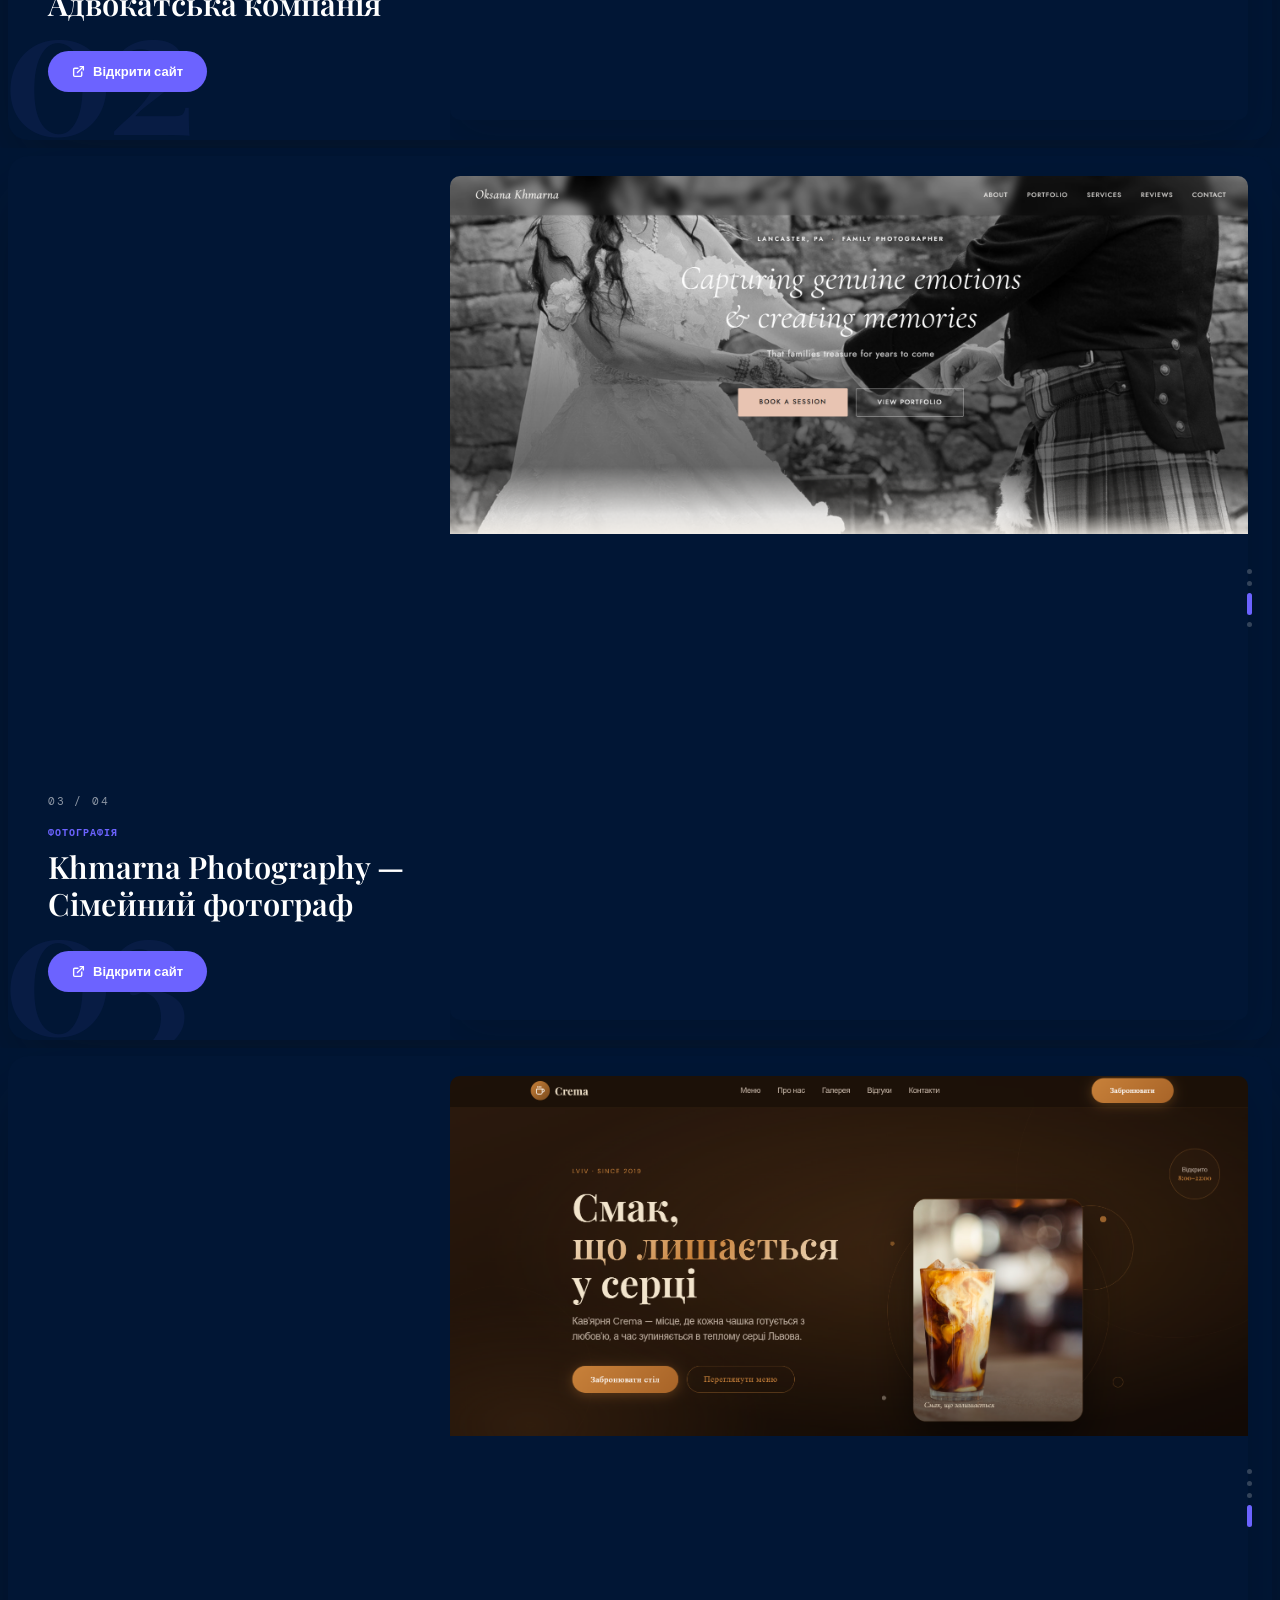
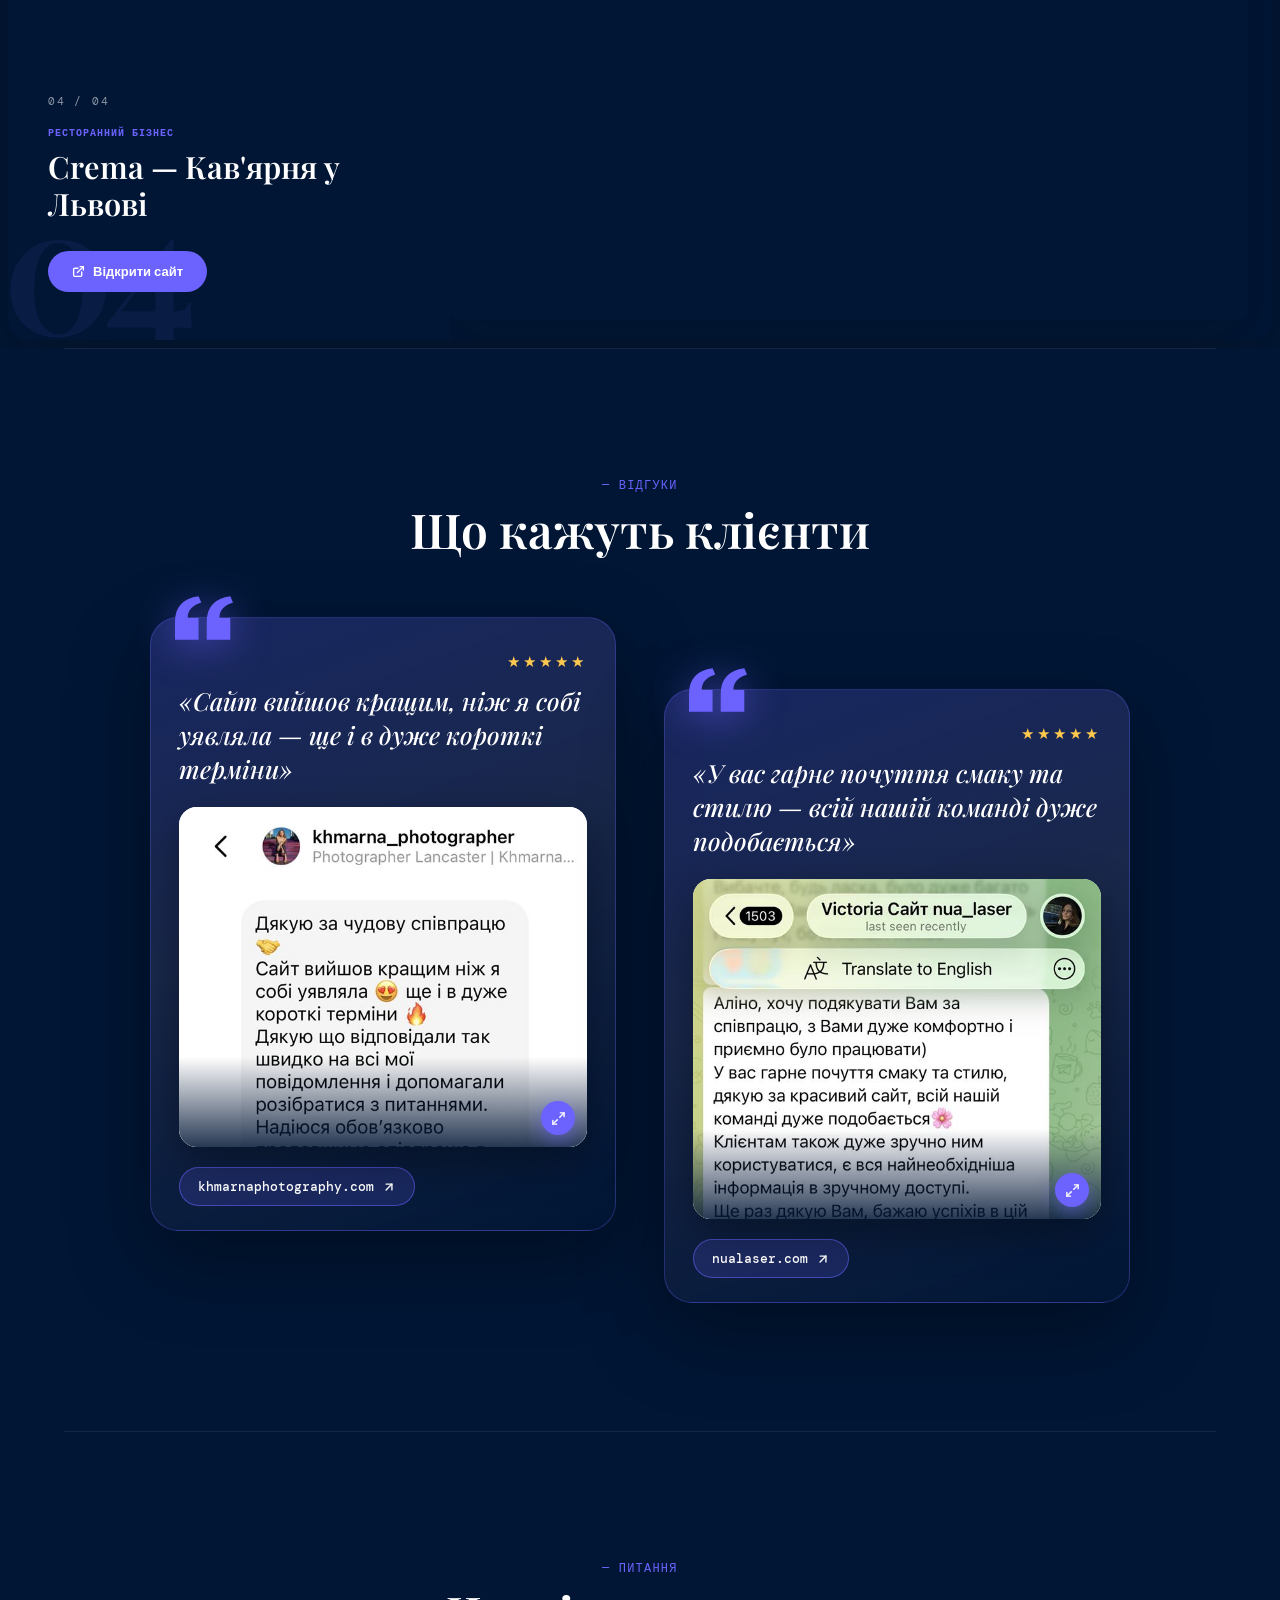
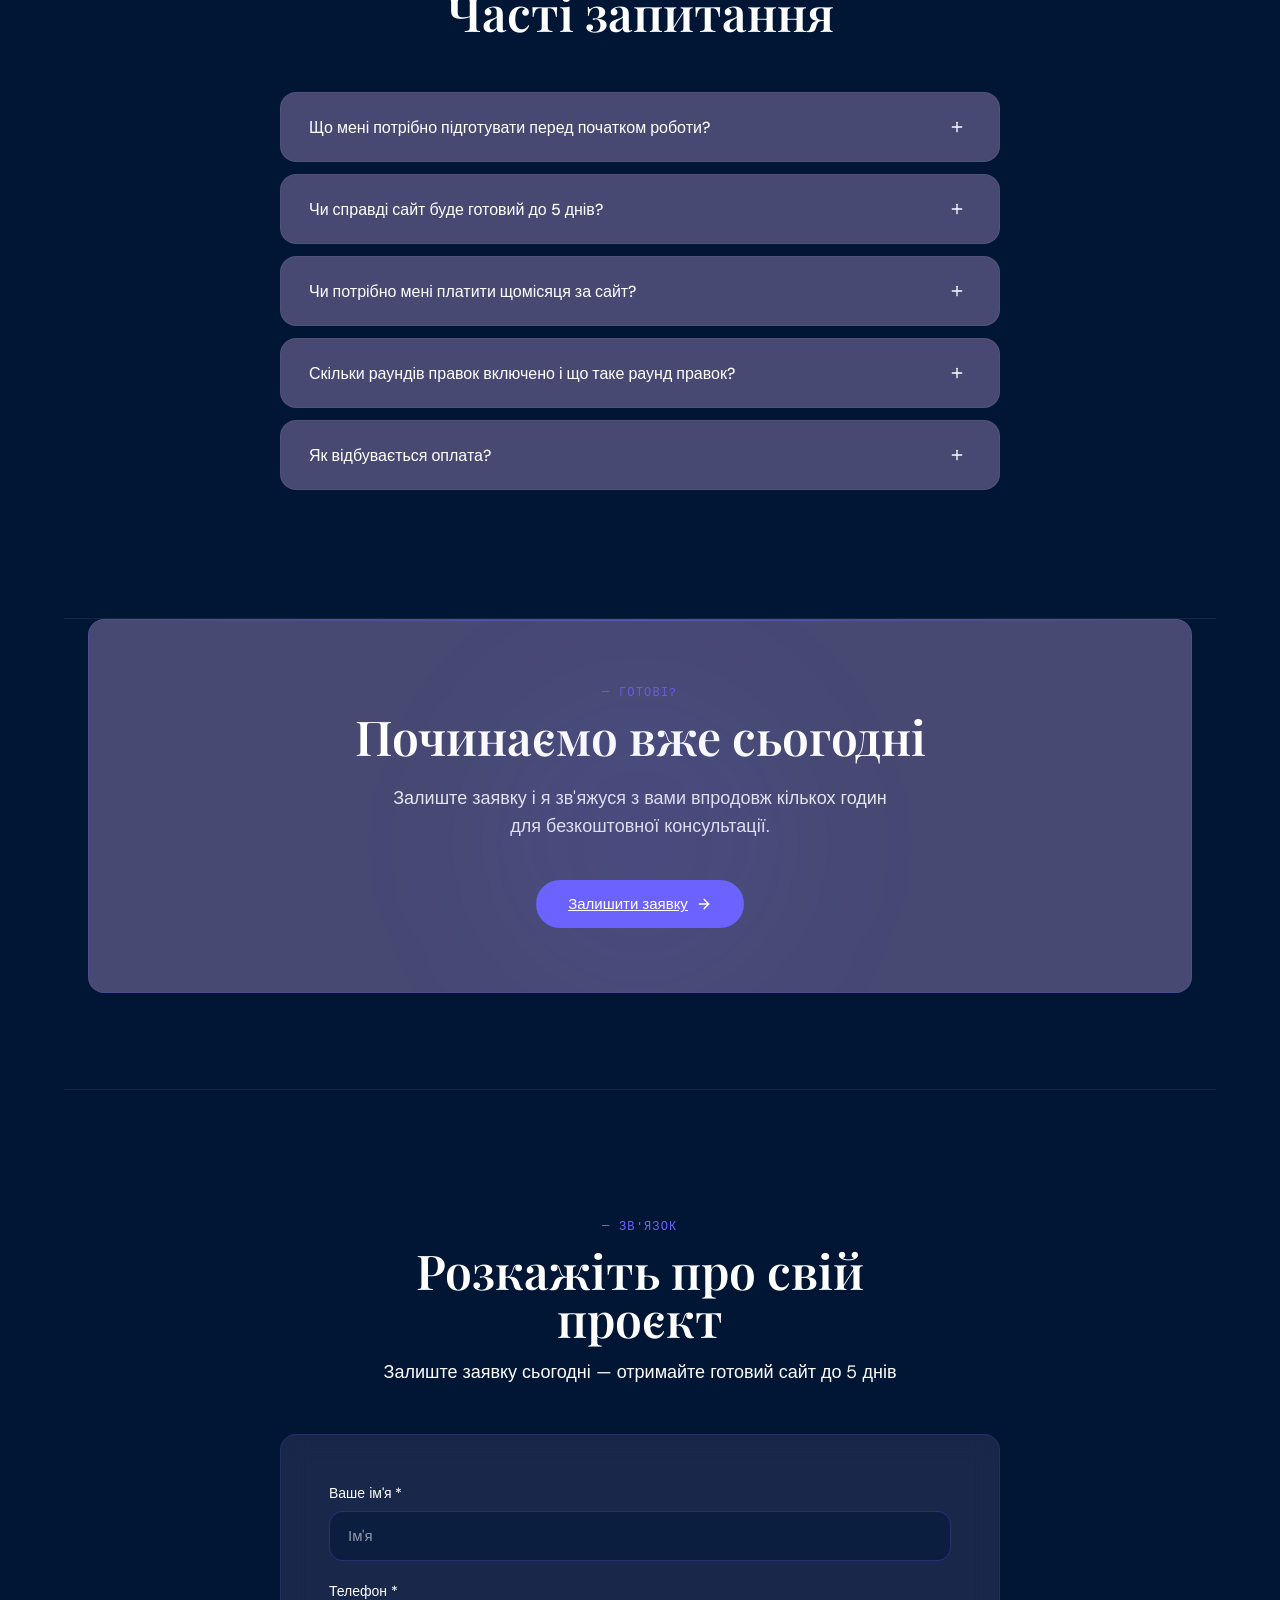
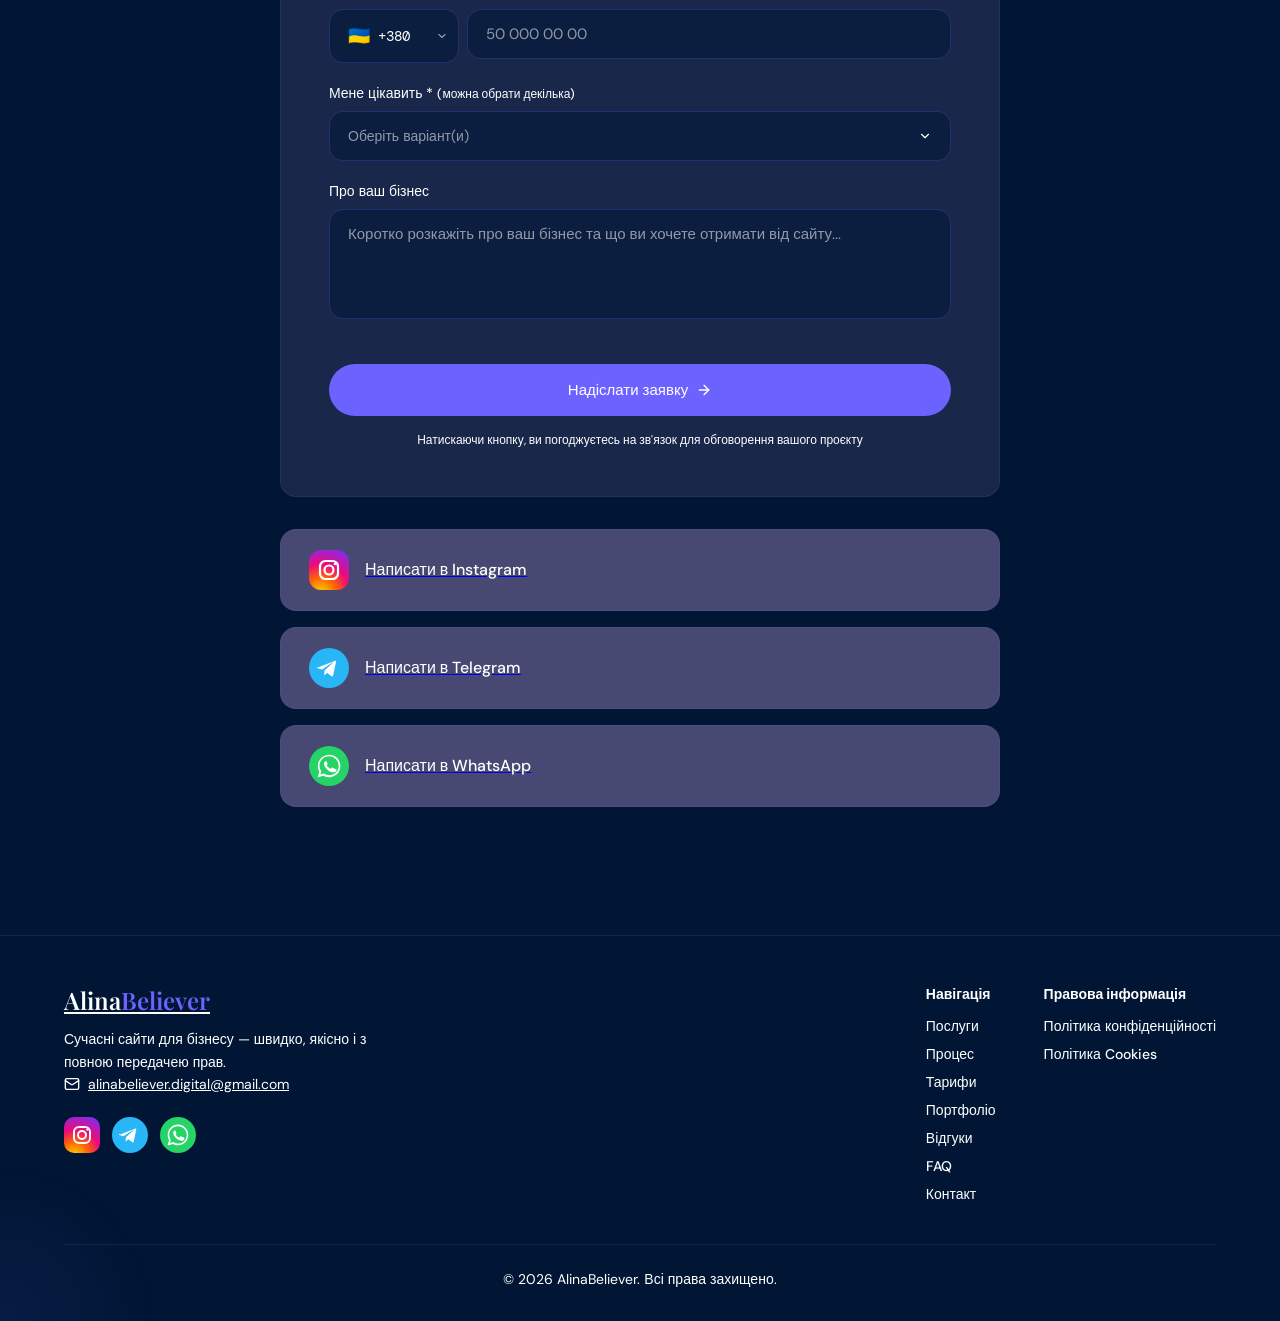
==== commit 10948232: "Merge revision FAQs, drop after-launch FAQ, add Reviews to nav - One FAQ about revision rounds (coun" ====
--- a/src/index.html
+++ b/src/index.html
@@ -100,14 +100,6 @@
 },
 {
 "@type": "Question",
-"name": "Що відбувається після запуску — сайт залишається моїм?",
-"acceptedAnswer": {
-"@type": "Answer",
-"text": "Так, сайт повністю ваш. За бажанням можна додати опцію підтримки на 1 місяць (3 правки) за 50€ — але це не обов'язково, жодних зобов'язань."
-}
-},
-{
-"@type": "Question",
 "name": "Чи потрібно мені платити щомісяця за сайт?",
 "acceptedAnswer": {
 "@type": "Answer",
@@ -116,10 +108,10 @@
 },
 {
 "@type": "Question",
-"name": "Що таке один раунд правок?",
+"name": "Скільки раундів правок включено і що таке раунд правок?",
 "acceptedAnswer": {
 "@type": "Answer",
-"text": "Це одна сесія зворотного зв'язку з вашого боку: ви надсилаєте всі побажання та зауваження одним списком — я їх вношу. Наступний раунд починається після того, як ви переглянули оновлену версію."
+"text": "У вартість включено 3 раунди правок. Один раунд — це коли ви надсилаєте всі побажання та зауваження одним списком, а я їх вношу. Наступний раунд починається після того, як ви переглянули оновлену версію."
 }
 },
 {
@@ -383,28 +375,29 @@
 <a href="#" class="font-display text-xl font-semibold tracking-tight text-ink">
 Alina<span class="text-accent">Believer</span>
 </a>
-<div class="hidden md:flex items-center gap-8">
+<div class="hidden lg:flex items-center gap-6 xl:gap-8">
 <a href="#services" class="nav-link"><span id="tl-nav-services">Послуги</span></a>
 <a href="#process" class="nav-link"><span id="tl-nav-process">Процес</span></a>
 <a href="#pricing" class="nav-link"><span id="tl-nav-pricing">Тарифи</span></a>
 <a href="#portfolio" class="nav-link"><span id="tl-nav-portfolio">Портфоліо</span></a>
+<a href="#reviews" class="nav-link"><span id="tl-nav-reviews">Відгуки</span></a>
 <a href="#faq" class="nav-link"><span id="tl-nav-faq">FAQ</span></a>
 <a href="#contact" class="nav-link"><span id="tl-nav-contact">Контакт</span></a>
 </div>
 <!-- Lang switcher -->
-<div class="hidden md:flex items-center gap-1 mr-2">
+<div class="hidden lg:flex items-center gap-1 mr-2">
 <button onclick="setLang('uk')" id="btn-uk" class="lang-btn active-lang" aria-label="Українська">UA</button>
 <span class="text-muted" style="font-size:12px;">|</span>
 <button onclick="setLang('en')" id="btn-en" class="lang-btn" aria-label="English">EN</button>
 </div>
-<a href="#contact" class="hidden md:inline-flex btn-primary py-3 px-6 text-sm">
+<a href="#contact" class="hidden lg:inline-flex btn-primary py-3 px-6 text-sm">
 <span id="tl-nav-cta">Замовити сайт</span> <svg class="w-4 h-4" aria-hidden="true" xmlns="http://www.w3.org/2000/svg" viewBox="0 0 24 24" fill="none" stroke="currentColor" stroke-width="2" stroke-linecap="round" stroke-linejoin="round"><path d="M5 12h14"/><path d="m12 5 7 7-7 7"/></svg>
 </a>
-<div class="flex md:hidden items-center gap-0 mr-2 rounded-full" style="padding:2px;border:1px solid rgba(255,255,255,0.12);background:rgba(255,255,255,0.05);">
+<div class="flex lg:hidden items-center gap-0 mr-2 rounded-full" style="padding:2px;border:1px solid rgba(255,255,255,0.12);background:rgba(255,255,255,0.05);">
 <button onclick="setLang('uk')" id="btn-uk-nav" class="lang-btn active-lang" aria-label="Українська" style="padding:5px 9px;font-size:11px;">UA</button>
 <button onclick="setLang('en')" id="btn-en-nav" class="lang-btn" aria-label="English" style="padding:5px 9px;font-size:11px;">EN</button>
 </div>
-<button id="burger" class="md:hidden p-2" onclick="toggleMenu()">
+<button id="burger" class="lg:hidden p-2" onclick="toggleMenu()">
 <svg class="w-5 h-5" aria-hidden="true" xmlns="http://www.w3.org/2000/svg" viewBox="0 0 24 24" fill="none" stroke="currentColor" stroke-width="2" stroke-linecap="round" stroke-linejoin="round"><line x1="4" x2="20" y1="12" y2="12"/><line x1="4" x2="20" y1="6" y2="6"/><line x1="4" x2="20" y1="18" y2="18"/></svg>
 </button>
 </nav>
@@ -414,6 +407,7 @@
 <a href="#process" onclick="toggleMenu()" class="text-2xl font-display font-medium py-3 border-b border-ink/10 block"><span id="tl-mob-process">Процес</span></a>
 <a href="#pricing" onclick="toggleMenu()" class="text-2xl font-display font-medium py-3 border-b border-ink/10 block"><span id="tl-mob-pricing">Тарифи</span></a>
 <a href="#portfolio" onclick="toggleMenu()" class="text-2xl font-display font-medium py-3 border-b border-ink/10 block"><span id="tl-mob-portfolio">Портфоліо</span></a>
+<a href="#reviews" onclick="toggleMenu()" class="text-2xl font-display font-medium py-3 border-b border-ink/10 block"><span id="tl-mob-reviews">Відгуки</span></a>
 <a href="#faq" onclick="toggleMenu()" class="text-2xl font-display font-medium py-3 border-b border-ink/10 block"><span id="tl-mob-faq">FAQ</span></a>
 <a href="#contact" onclick="toggleMenu()" class="text-2xl font-display font-medium py-3 border-b border-ink/10 block"><span id="tl-mob-contact">Контакт</span></a>
 <div class="flex items-center gap-3 py-3">
@@ -923,18 +917,6 @@
 <p class="px-7 pb-6 text-muted leading-relaxed">Так — з моменту, як я отримую матеріали та інформацію про ваш бізнес, починаю роботу, і сайт буде готовий до 5 днів.</p>
 </div>
 </div>
-<!-- Q3 -->
-<div class="faq-item bg-white rounded-2xl border border-ink/5 overflow-hidden cursor-pointer select-none" onclick="toggleFaq(this)" role="button" aria-expanded="false">
-<div class="flex items-center justify-between gap-4 px-7 py-5">
-<span class="font-medium">Що відбувається після запуску — сайт залишається моїм?</span>
-<span class="faq-icon flex-shrink-0 w-7 h-7 rounded-full bg-stone flex items-center justify-center transition-transform duration-300">
-<svg width="16" height="16" viewBox="0 0 24 24" fill="none" stroke="currentColor" stroke-width="2" stroke-linecap="round" stroke-linejoin="round" aria-hidden="true"><path d="M5 12h14"/><path d="M12 5v14"/></svg>
-</span>
-</div>
-<div class="faq-answer overflow-hidden" style="max-height:0; transition: max-height 0.35s ease, padding 0.35s ease;">
-<p class="px-7 pb-6 text-muted leading-relaxed">Так, сайт повністю ваш. За бажанням можна додати опцію підтримки на 1 місяць (3 правки) за 50€ — але це не обов'язково, жодних зобов'язань.</p>
-</div>
-</div>
 <!-- Q4 -->
 <div class="faq-item bg-white rounded-2xl border border-ink/5 overflow-hidden cursor-pointer select-none" onclick="toggleFaq(this)" role="button" aria-expanded="false">
 <div class="flex items-center justify-between gap-4 px-7 py-5">
@@ -950,25 +932,13 @@
 <!-- Q5 -->
 <div class="faq-item bg-white rounded-2xl border border-ink/5 overflow-hidden cursor-pointer select-none" onclick="toggleFaq(this)" role="button" aria-expanded="false">
 <div class="flex items-center justify-between gap-4 px-7 py-5">
-<span class="font-medium">Що таке один раунд правок?</span>
+<span class="font-medium">Скільки раундів правок включено і що таке раунд правок?</span>
 <span class="faq-icon flex-shrink-0 w-7 h-7 rounded-full bg-stone flex items-center justify-center transition-transform duration-300">
 <svg width="16" height="16" viewBox="0 0 24 24" fill="none" stroke="currentColor" stroke-width="2" stroke-linecap="round" stroke-linejoin="round" aria-hidden="true"><path d="M5 12h14"/><path d="M12 5v14"/></svg>
 </span>
 </div>
 <div class="faq-answer overflow-hidden" style="max-height:0; transition: max-height 0.35s ease, padding 0.35s ease;">
-<p class="px-7 pb-6 text-muted leading-relaxed">Це одна сесія зворотного зв'язку з вашого боку: ви надсилаєте всі побажання та зауваження одним списком — я їх вношу. Наступний раунд починається після того, як ви переглянули оновлену версію.</p>
-</div>
-</div>
-<!-- Q6 -->
-<div class="faq-item bg-white rounded-2xl border border-ink/5 overflow-hidden cursor-pointer select-none" onclick="toggleFaq(this)" role="button" aria-expanded="false">
-<div class="flex items-center justify-between gap-4 px-7 py-5">
-<span class="font-medium">Скільки правок я можу зробити до запуску?</span>
-<span class="faq-icon flex-shrink-0 w-7 h-7 rounded-full bg-stone flex items-center justify-center transition-transform duration-300">
-<svg width="16" height="16" viewBox="0 0 24 24" fill="none" stroke="currentColor" stroke-width="2" stroke-linecap="round" stroke-linejoin="round" aria-hidden="true"><path d="M5 12h14"/><path d="M12 5v14"/></svg>
-</span>
-</div>
-<div class="faq-answer overflow-hidden" style="max-height:0; transition: max-height 0.35s ease, padding 0.35s ease;">
-<p class="px-7 pb-6 text-muted leading-relaxed">У вартість включено 3 раунди правок. Після запуску можна докупити опцію підтримки на 1 місяць (3 правки) за 50€.</p>
+<p class="px-7 pb-6 text-muted leading-relaxed">У вартість включено 3 раунди правок. Один раунд — це коли ви надсилаєте всі побажання та зауваження одним списком, а я їх вношу. Наступний раунд починається після того, як ви переглянули оновлену версію.</p>
 </div>
 </div>
 <!-- Q8 -->
@@ -1193,6 +1163,7 @@
 <a href="#process" class="nav-link text-sm"><span id="tl-foot-link-process">Процес</span></a>
 <a href="#pricing" class="nav-link text-sm"><span id="tl-foot-link-pricing">Тарифи</span></a>
 <a href="#portfolio" class="nav-link text-sm"><span id="tl-foot-link-portfolio">Портфоліо</span></a>
+<a href="#reviews" class="nav-link text-sm"><span id="tl-foot-link-reviews">Відгуки</span></a>
 <a href="#faq" class="nav-link text-sm">FAQ</a>
 <a href="#contact" class="nav-link text-sm"><span id="tl-foot-link-contact">Контакт</span></a>
 </div>
@@ -1285,7 +1256,7 @@
 uk: {
 /*BUILD:I18N_UK_START*/
 nav_services: 'Послуги', nav_process: 'Процес', nav_pricing: 'Тарифи',
-nav_portfolio: 'Портфоліо', nav_faq: 'FAQ', nav_contact: 'Контакт',
+nav_portfolio: 'Портфоліо', nav_reviews: 'Відгуки', nav_faq: 'FAQ', nav_contact: 'Контакт',
 nav_cta: 'Замовити сайт',
 hero_tag: 'Сайти для малого та середнього бізнесу',
 hero_h1a: 'Сайт для вашого бізнесу', hero_h1b: 'за 5 днів', hero_h1c: '— без шаблонів і абонплати',
@@ -1375,22 +1346,18 @@
 wa_btn:'Написати в WhatsApp',
 faq_label:'— Питання', faq_h2:'Часті запитання',
 faq_q: [
-'Що мені потрібно підготувати перед початком роботи?',
-'Чи справді сайт буде готовий до 5 днів?',
-'Що відбувається після запуску — сайт залишається моїм?',
-'Чи потрібно мені платити щомісяця за сайт?',
-'Що таке один раунд правок?',
-'Скільки правок я можу зробити до запуску?',
-'Як відбувається оплата?'
+"Що мені потрібно підготувати перед початком роботи?",
+"Чи справді сайт буде готовий до 5 днів?",
+"Чи потрібно мені платити щомісяця за сайт?",
+"Скільки раундів правок включено і що таке раунд правок?",
+"Як відбувається оплата?"
 ],
 faq_a: [
-'Достатньо розповісти про свій бізнес, надати логотип (якщо є) та фото. Текст і структуру сайту можу підготувати я.',
-'Так — з моменту, як я отримую матеріали та інформацію про ваш бізнес, починаю роботу, і сайт буде готовий до 5 днів.',
-"Так, сайт повністю ваш. За бажанням можна додати опцію підтримки на 1 місяць (3 правки) за 50€ — але це не обов'язково, жодних зобов'язань.",
-'Ні. Ви платите один раз за розробку. Єдині регулярні витрати — це домен (≈10–15€/рік). Абонплати за платформу — немає.',
-"Це одна сесія зворотного зв'язку з вашого боку: ви надсилаєте всі побажання та зауваження одним списком — я їх вношу. Наступний раунд починається після того, як ви переглянули оновлену версію.",
-'У вартість включено 3 раунди правок. Після запуску можна докупити опцію підтримки на 1 місяць (3 правки) за 50€.',
-'Передоплата 30%, решта — після вашого затвердження готового сайту перед публікацією. Оплата на карту або криптовалютою.'
+"Достатньо розповісти про свій бізнес, надати логотип (якщо є) та фото. Текст і структуру сайту можу підготувати я.",
+"Так — з моменту, як я отримую матеріали та інформацію про ваш бізнес, починаю роботу, і сайт буде готовий до 5 днів.",
+"Ні. Ви платите один раз за розробку. Єдині регулярні витрати — це домен (≈10–15€/рік). Абонплати за платформу — немає.",
+"У вартість включено 3 раунди правок. Один раунд — це коли ви надсилаєте всі побажання та зауваження одним списком, а я їх вношу. Наступний раунд починається після того, як ви переглянули оновлену версію.",
+"Передоплата 30%, решта — після вашого затвердження готового сайту перед публікацією. Оплата на карту або криптовалютою."
 ],
 foot_tagline:'Сучасні сайти для бізнесу — швидко, якісно і з повною передачею прав.',
 foot_nav:'Навігація', foot_legal:'Правова інформація',
@@ -1404,7 +1371,7 @@
 en: {
 /*BUILD:I18N_EN_START*/
 nav_services:'Services', nav_process:'Process', nav_pricing:'Pricing',
-nav_portfolio:'Portfolio', nav_faq:'FAQ', nav_contact:'Contact',
+nav_portfolio:'Portfolio', nav_reviews:'Reviews', nav_faq:'FAQ', nav_contact:'Contact',
 nav_cta:'Order a Website',
 hero_tag:'Websites for small & medium businesses',
 hero_h1a:'A website for your business', hero_h1b:'in 5 days', hero_h1c:'— no templates, no subscription',
@@ -1494,22 +1461,18 @@
 wa_btn:'Message on WhatsApp',
 faq_label:'— Questions', faq_h2:'Frequently Asked Questions',
 faq_q: [
-'What do I need to prepare before we start?',
-'Will the site really be ready in up to 5 days?',
-'After launch — does the site stay mine?',
-'Do I need to pay monthly for the site?',
-'What is one revision round?',
-'How many revisions can I make before launch?',
-'How does payment work?'
+"What do I need to prepare before we start?",
+"Will the site really be ready in up to 5 days?",
+"Do I need to pay monthly for the site?",
+"How many revision rounds are included, and what is a round?",
+"How does payment work?"
 ],
 faq_a: [
-'Just tell me about your business, provide a logo (if you have one) and photos. I can prepare the text and site structure myself.',
-'Yes — from the moment I receive your materials and information, I start working, and the site will be ready in up to 5 days.',
-"Yes, the site is completely yours. Optionally you can add a 1-month support option (3 revisions) for 50€ — but it's entirely your choice, no obligations.",
-'No. You pay once for development. The only recurring cost is the domain (≈10–15€/year). No monthly platform fee.',
-"One revision round is one feedback session from your side: you send all your comments in one list — I implement them. The next round starts after you've reviewed the updated version.",
-'3 revision rounds are included in the price. After launch you can add a 1-month support option (3 revisions) for 50€.',
-'A 30% deposit upfront, the rest after you approve the finished site before launch. Payment by card or cryptocurrency.'
+"Just tell me about your business, provide a logo (if you have one) and photos. I can prepare the text and site structure myself.",
+"Yes — from the moment I receive your materials and information, I start working, and the site will be ready in up to 5 days.",
+"No. You pay once for development. The only recurring cost is the domain (≈10–15€/year). No monthly platform fee.",
+"3 revision rounds are included in the price. One round means you send all your comments in one list and I implement them. The next round starts after you've reviewed the updated version.",
+"A 30% deposit upfront, the rest after you approve the finished site before launch. Payment by card or cryptocurrency."
 ],
 foot_tagline:'Modern websites for businesses — fast, quality, with full ownership.',
 foot_nav:'Navigation', foot_legal:'Legal',
@@ -1546,6 +1509,7 @@
 setText('tl-nav-process', t.nav_process);
 setText('tl-nav-pricing', t.nav_pricing);
 setText('tl-nav-portfolio', t.nav_portfolio);
+setText('tl-nav-reviews', t.nav_reviews);
 setText('tl-nav-faq', t.nav_faq);
 setText('tl-nav-contact', t.nav_contact);
 setText('tl-nav-cta', t.nav_cta);
@@ -1553,6 +1517,7 @@
 setText('tl-mob-process', t.nav_process);
 setText('tl-mob-pricing', t.nav_pricing);
 setText('tl-mob-portfolio', t.nav_portfolio);
+setText('tl-mob-reviews', t.nav_reviews);
 setText('tl-mob-faq', t.nav_faq);
 setText('tl-mob-contact', t.nav_contact);
 setText('tl-mob-cta', t.nav_cta);
@@ -1668,6 +1633,7 @@
 setText('tl-foot-link-process', t.nav_process);
 setText('tl-foot-link-pricing', t.nav_pricing);
 setText('tl-foot-link-portfolio', t.nav_portfolio);
+setText('tl-foot-link-reviews', t.nav_reviews);
 setText('tl-foot-link-contact', t.nav_contact);
 setText('privacy-body', t.privacy_body);
 setText('cookies-body', t.cookies_body);
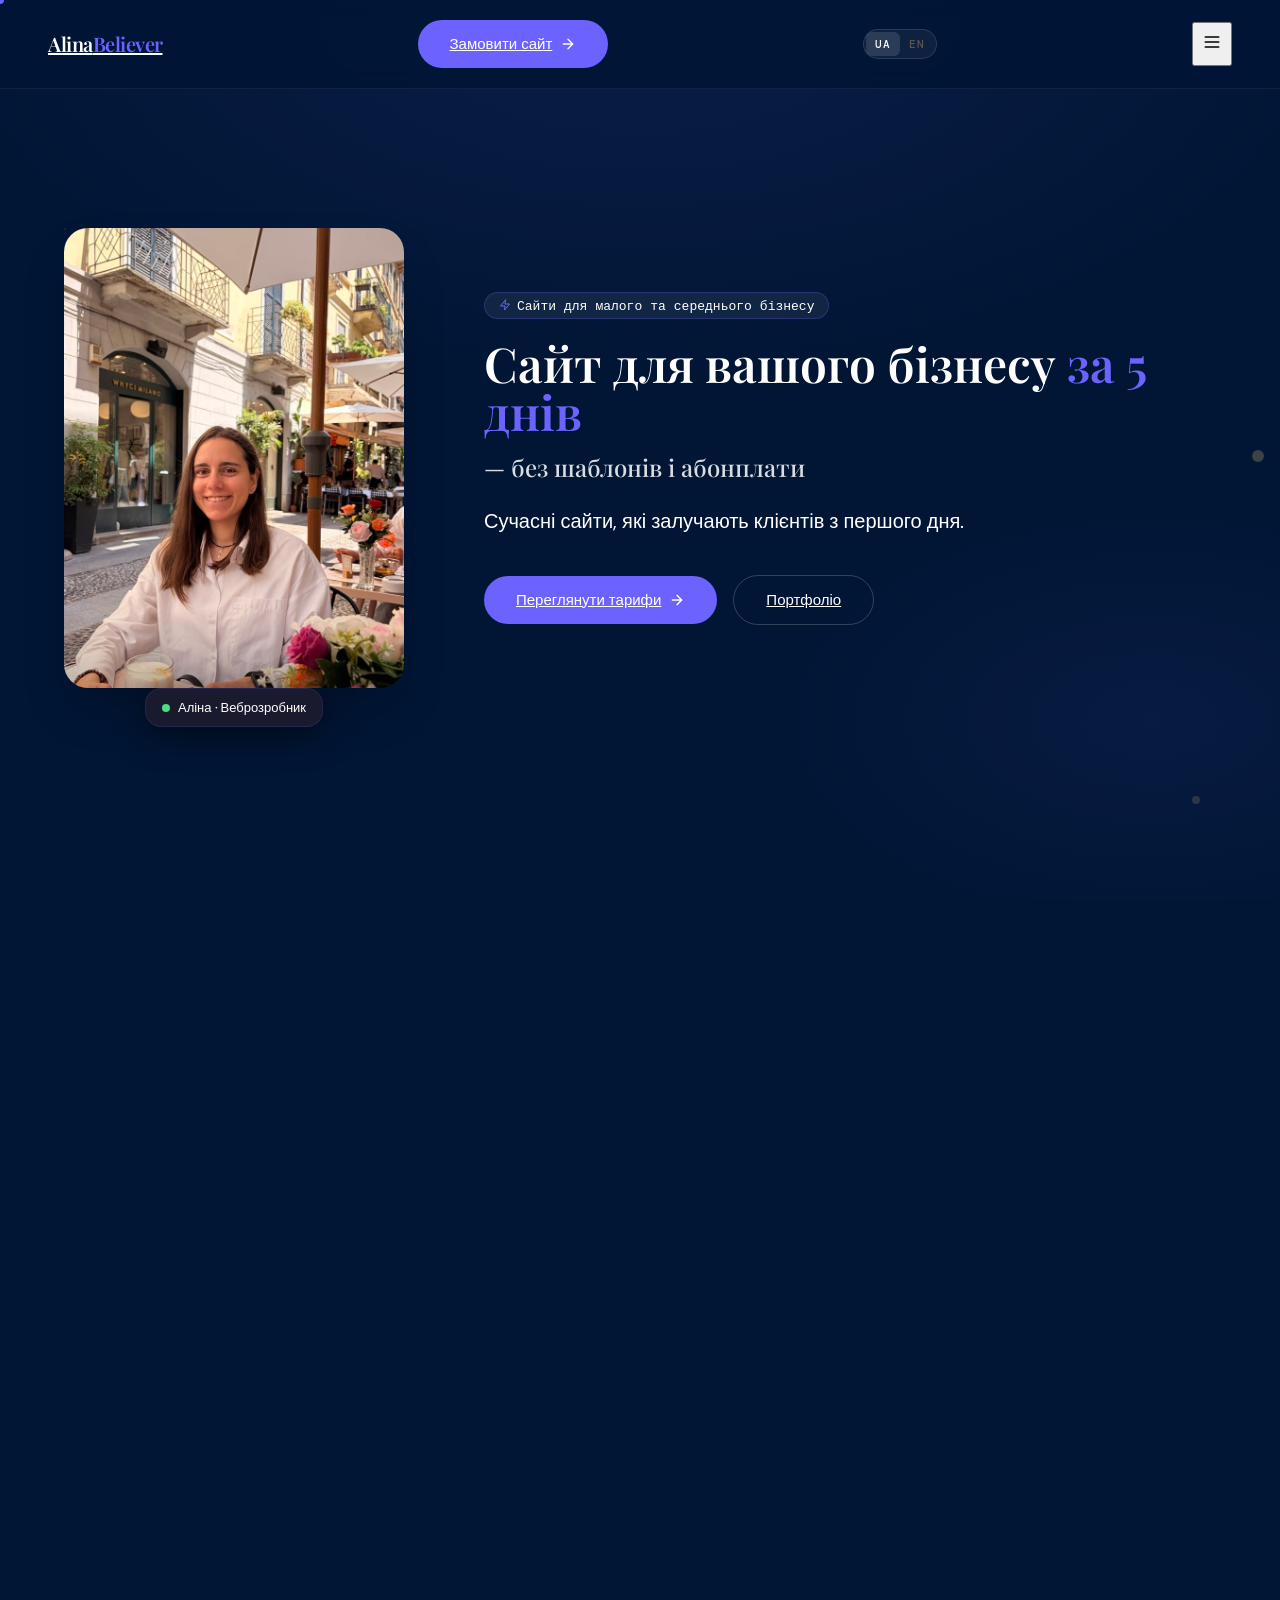
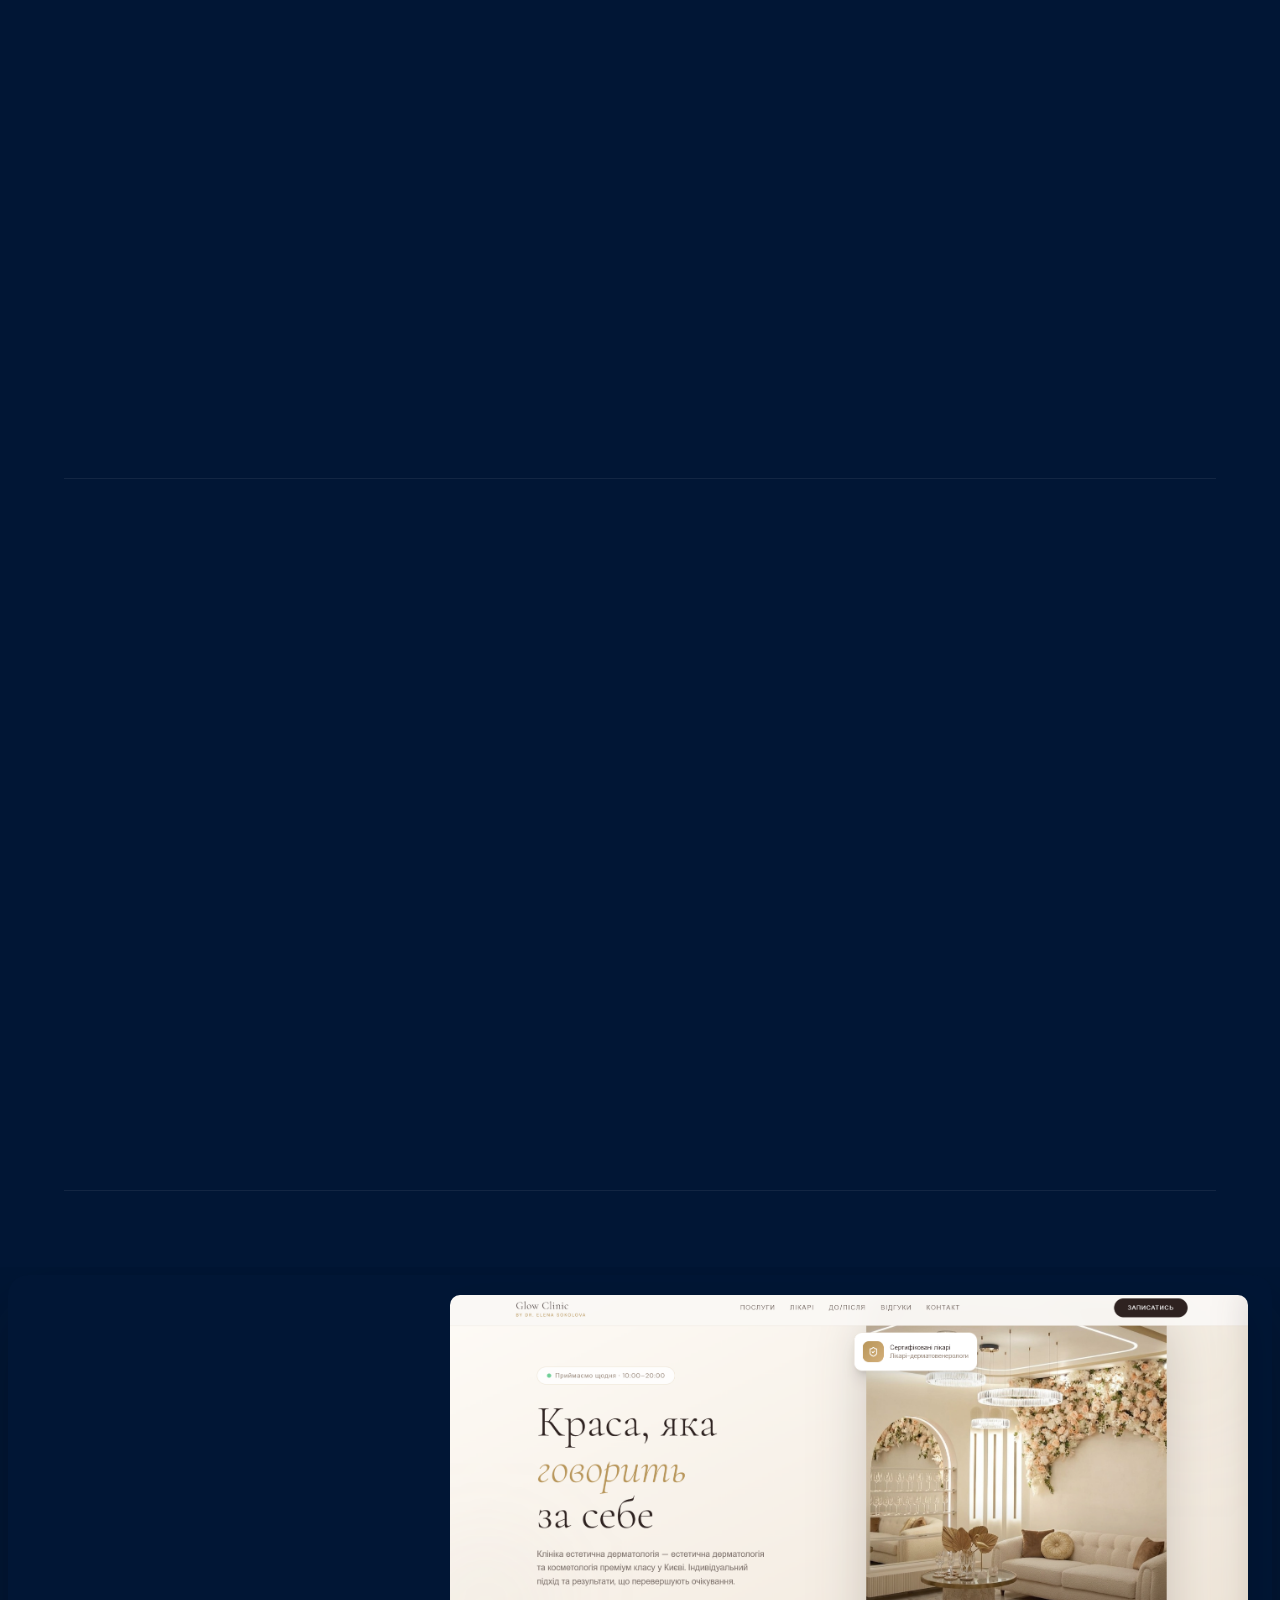
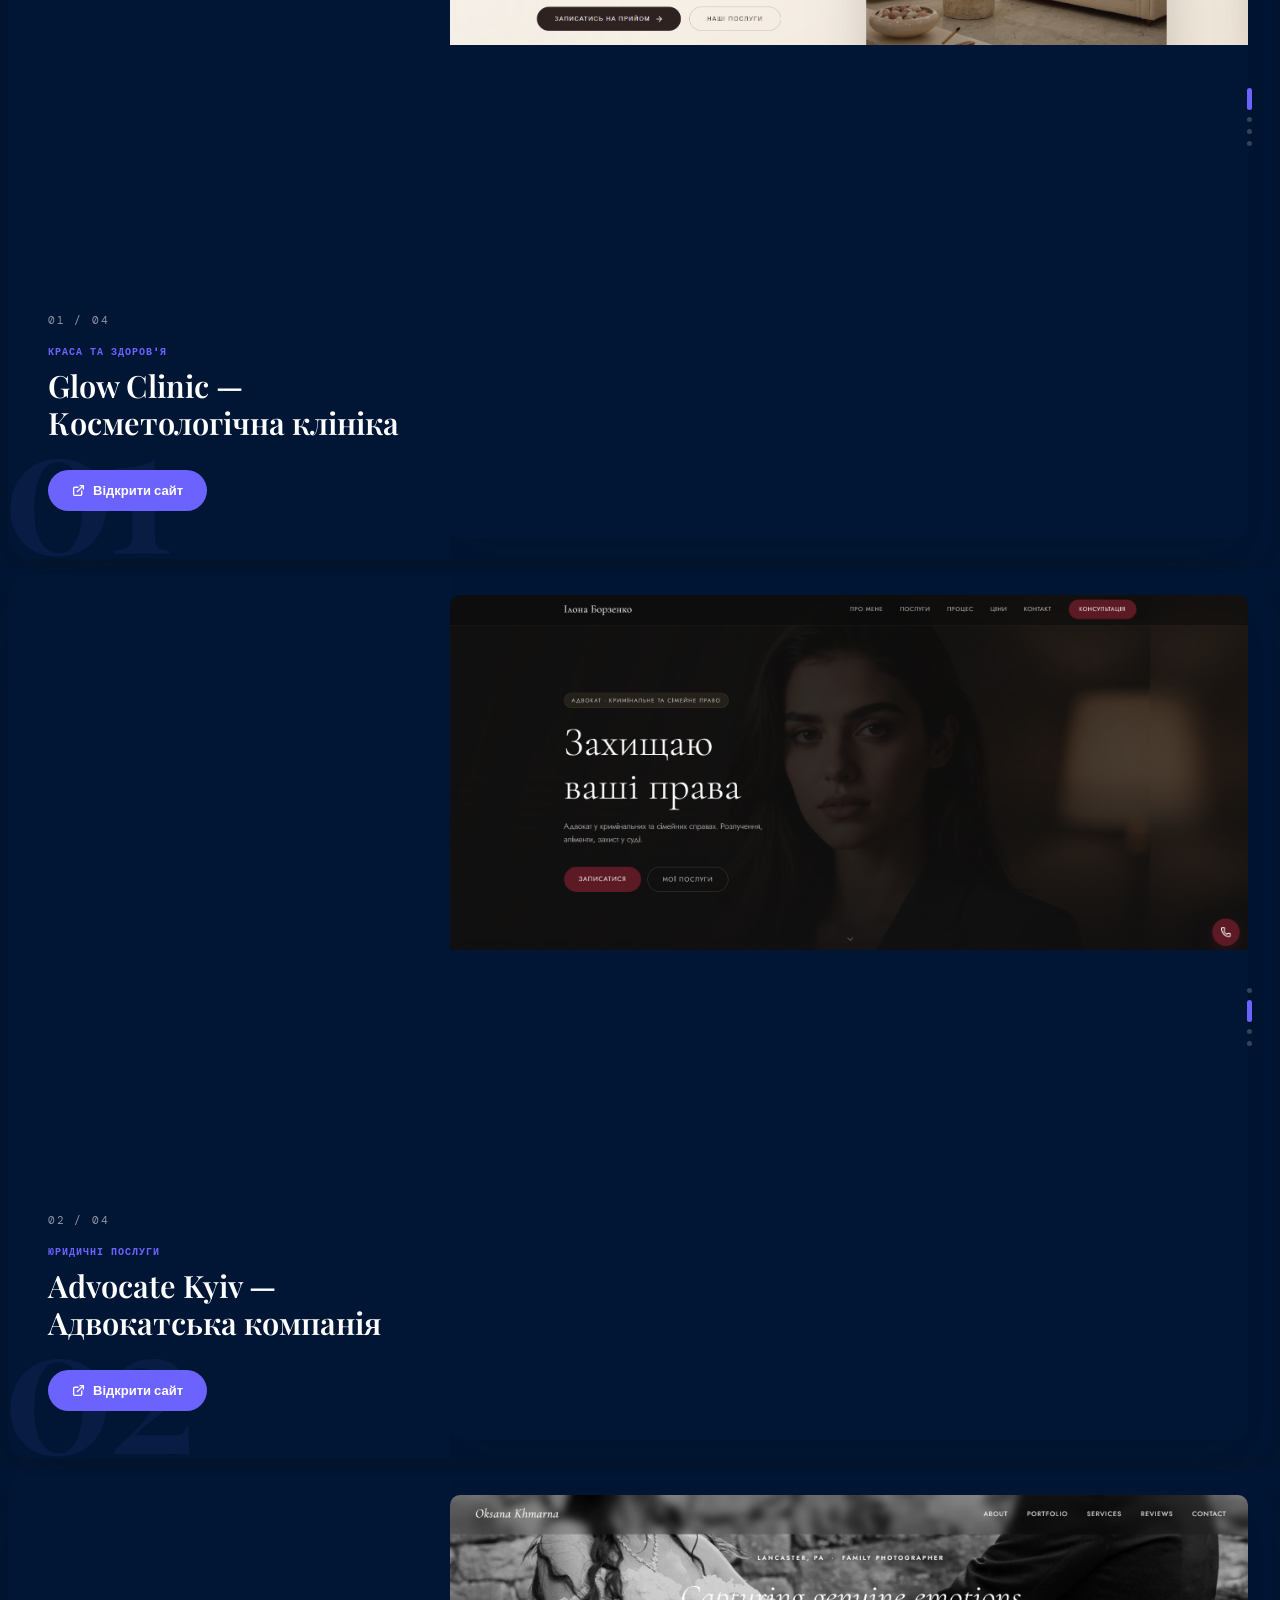
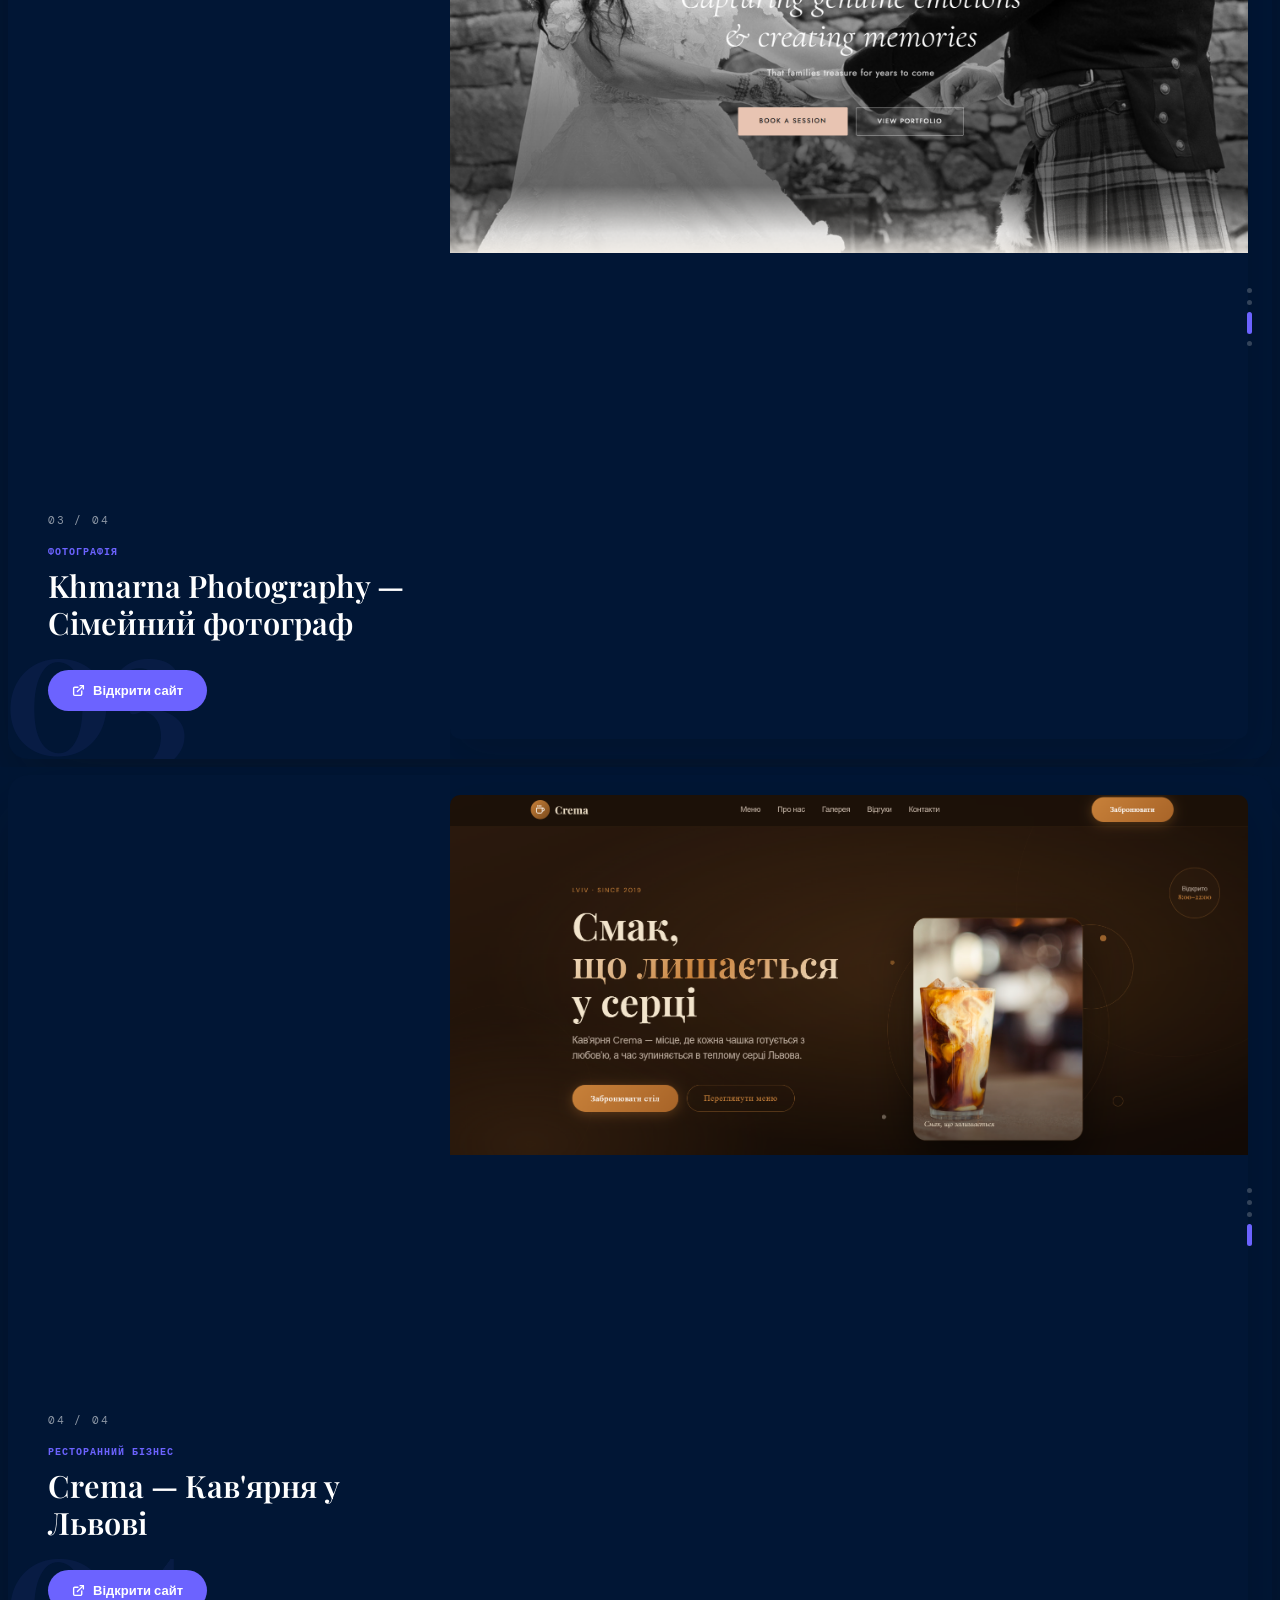
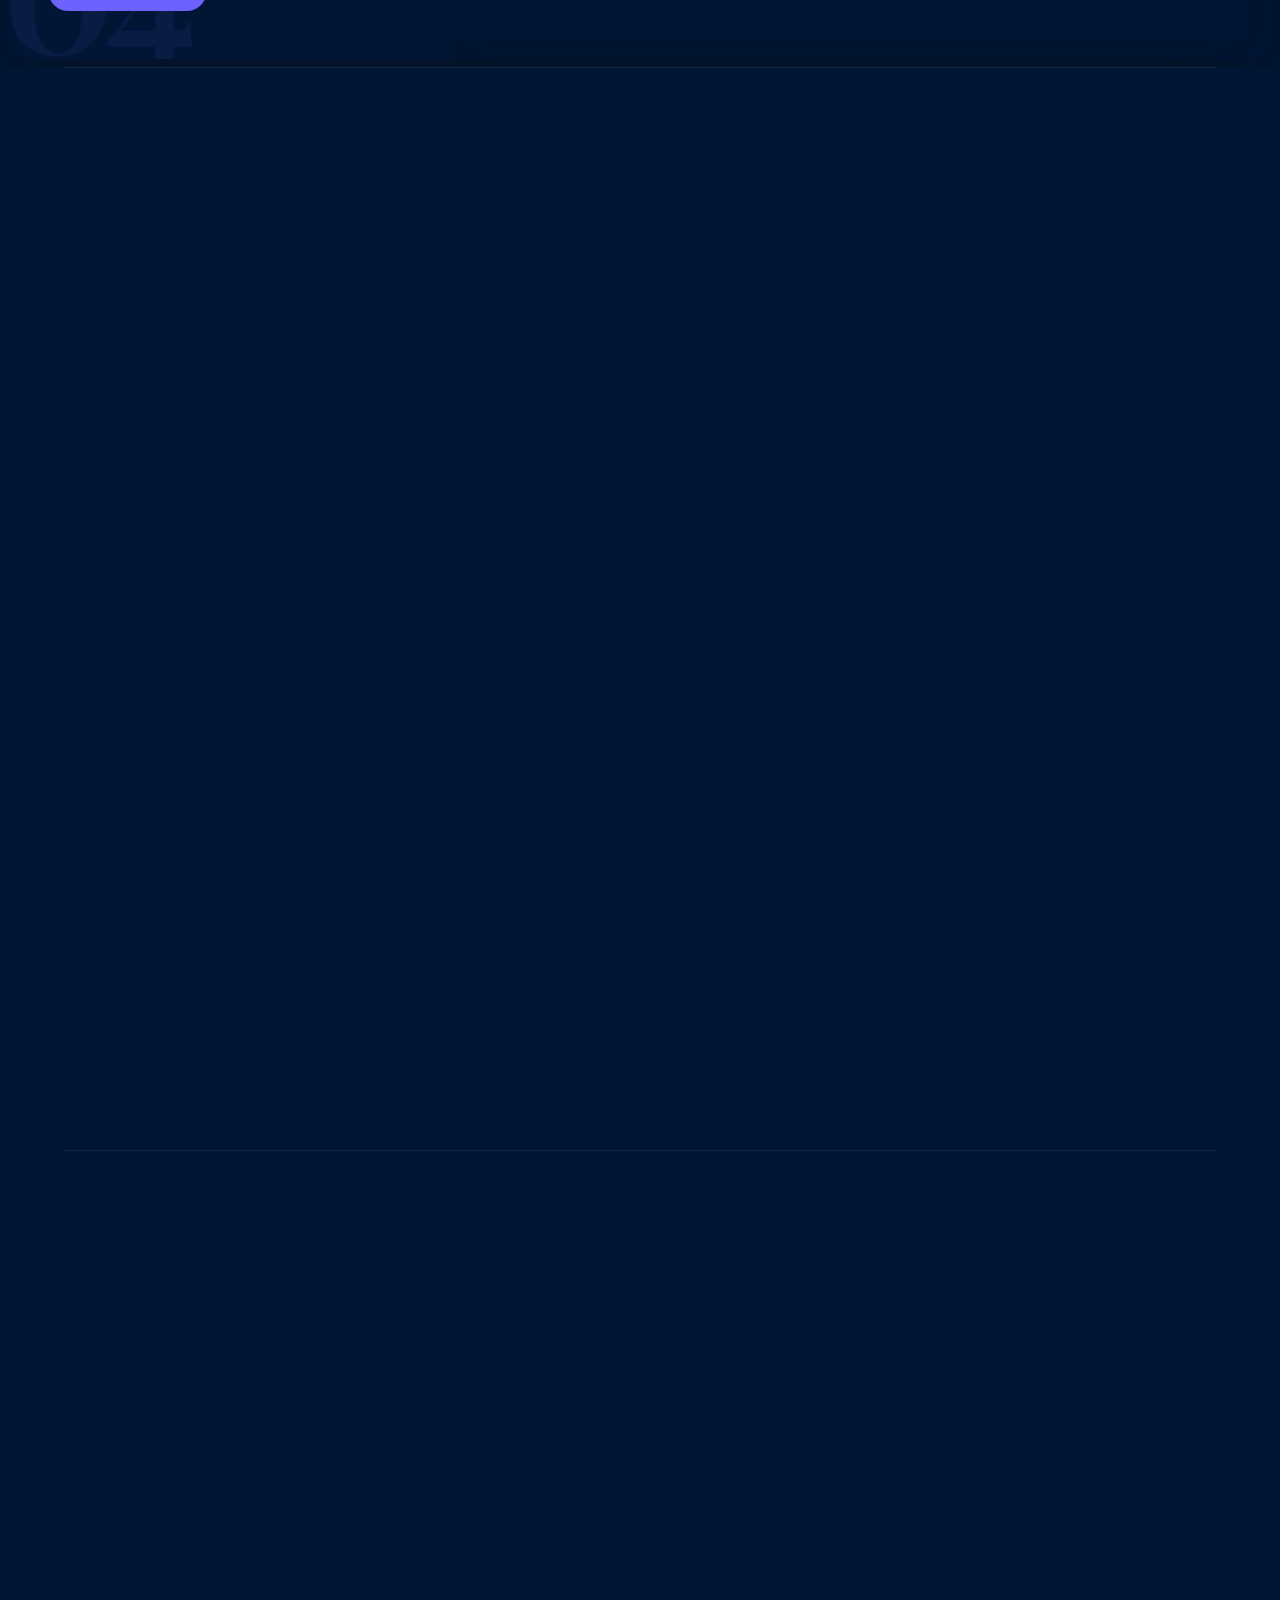
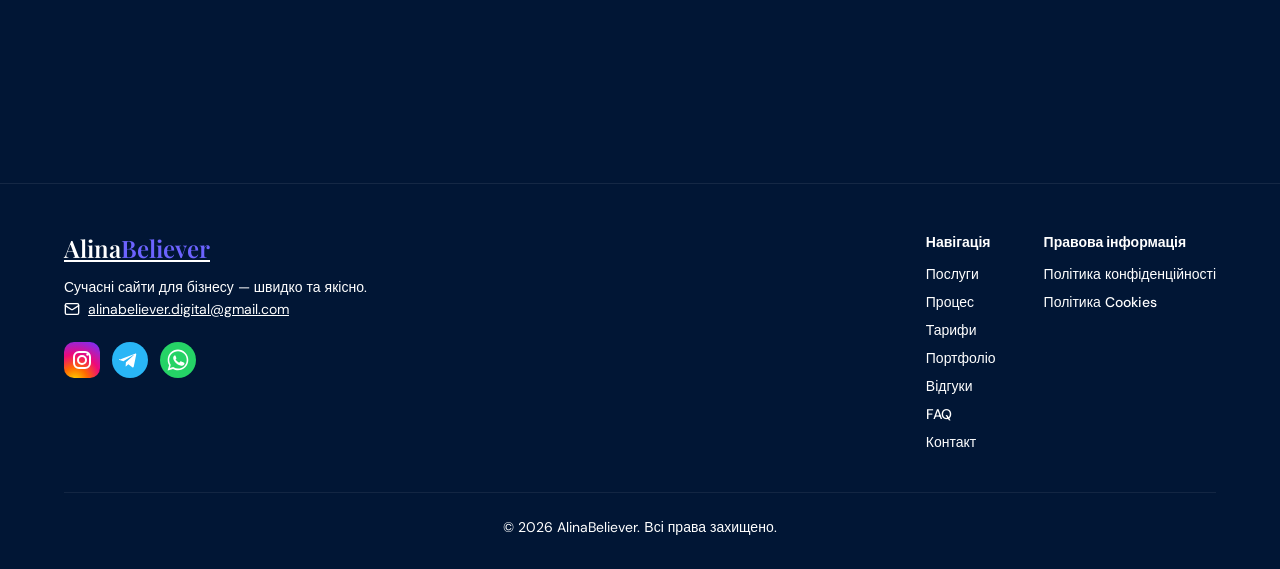
==== commit 42488b1a: "Trim repeated content and shorten copy - Remove hero badges, two service cards (speed, ownership), C" ====
--- a/src/index.html
+++ b/src/index.html
@@ -448,36 +448,15 @@
 <span class="block text-2xl md:text-3xl font-medium mt-4" style="color:rgba(255,255,255,0.85);" id="tl-hero-h1c">— без шаблонів і абонплати</span>
 </h1>
 <p class="text-muted text-lg md:text-xl leading-relaxed mb-10 animate-fade-up max-w-lg mx-auto lg:mx-0" style="animation-delay:0.2s;">
-<span id="tl-hero-sub">Розробляю сучасні вебсайти для бізнесу — швидкі, красиві та готові залучати клієнтів з першого дня.</span>
+<span id="tl-hero-sub">Сучасні сайти, які залучають клієнтів з першого дня.</span>
 </p>
-<div class="flex flex-col sm:flex-row gap-4 items-center justify-center lg:justify-start animate-fade-up mb-10" style="animation-delay:0.3s;">
+<div class="flex flex-col sm:flex-row gap-4 items-center justify-center lg:justify-start animate-fade-up" style="animation-delay:0.3s;">
 <a href="#pricing" class="btn-primary">
 <span id="tl-hero-btn1">Переглянути тарифи</span> <svg class="w-4 h-4" aria-hidden="true" xmlns="http://www.w3.org/2000/svg" viewBox="0 0 24 24" fill="none" stroke="currentColor" stroke-width="2" stroke-linecap="round" stroke-linejoin="round"><path d="M5 12h14"/><path d="m12 5 7 7-7 7"/></svg>
 </a>
 <a href="#portfolio" class="btn-outline">
 <span id="tl-hero-btn2">Портфоліо</span>
 </a>
-</div>
-<!-- Badges — рівний ряд -->
-<div class="animate-fade-in flex flex-wrap gap-3 justify-center lg:justify-start" style="animation-delay:0.5s;">
-<div class="floating-badge static flex items-center gap-2 shadow-sm border border-ink/8">
-<div class="w-7 h-7 rounded-full bg-green-100 flex items-center justify-center flex-shrink-0">
-<svg class="w-3 h-3 text-green-600" aria-hidden="true" xmlns="http://www.w3.org/2000/svg" viewBox="0 0 24 24" fill="none" stroke="currentColor" stroke-width="2.5" stroke-linecap="round" stroke-linejoin="round"><path d="M20 6 9 17l-5-5"/></svg>
-</div>
-<span class="text-sm" id="tl-hero-badge1">Повна передача прав</span>
-</div>
-<div class="floating-badge static flex items-center gap-2 shadow-sm border border-ink/8">
-<div class="w-7 h-7 rounded-full bg-accent-light flex items-center justify-center flex-shrink-0">
-<svg class="w-3 h-3 text-accent" aria-hidden="true" xmlns="http://www.w3.org/2000/svg" viewBox="0 0 24 24" fill="none" stroke="currentColor" stroke-width="2" stroke-linecap="round" stroke-linejoin="round"><circle cx="12" cy="12" r="10"/><path d="M2 12h20"/><path d="M12 2a15.3 15.3 0 0 1 4 10 15.3 15.3 0 0 1-4 10 15.3 15.3 0 0 1-4-10 15.3 15.3 0 0 1 4-10z"/></svg>
-</div>
-<span class="text-sm" id="tl-hero-badge2">Підключення домену</span>
-</div>
-<div class="floating-badge static flex items-center gap-2 shadow-sm border border-ink/8">
-<div class="w-7 h-7 rounded-full bg-blue-50 flex items-center justify-center flex-shrink-0">
-<svg class="w-3 h-3 text-blue-600" aria-hidden="true" xmlns="http://www.w3.org/2000/svg" viewBox="0 0 24 24" fill="none" stroke="currentColor" stroke-width="2" stroke-linecap="round" stroke-linejoin="round"><polyline points="22 7 13.5 15.5 8.5 10.5 2 17"/><polyline points="16 7 22 7 22 13"/></svg>
-</div>
-<span class="text-sm" id="tl-hero-badge3">SEO-оптимізація</span>
-</div>
 </div>
 </div>
 </div>
@@ -514,22 +493,6 @@
 </div>
 <h3 class="font-display text-xl font-semibold mb-3"><span id="tl-s3t">SEO-оптимізація</span></h3>
 <p class="text-muted leading-relaxed"><span id="tl-s3d">Технічне налаштування для Google. Клієнти знаходять вас за ключовими запитами без платної реклами.</span></p>
-</div>
-<!-- Service 5 -->
-<div class="bg-white rounded-2xl p-8 card-hover reveal reveal-delay-1 lg:col-span-3">
-<div class="w-12 h-12 bg-accent-light rounded-xl flex items-center justify-center mb-6">
-<svg class="w-6 h-6 text-accent" aria-hidden="true" xmlns="http://www.w3.org/2000/svg" viewBox="0 0 24 24" fill="none" stroke="currentColor" stroke-width="2" stroke-linecap="round" stroke-linejoin="round"><polygon points="13 2 3 14 12 14 11 22 21 10 12 10 13 2"/></svg>
-</div>
-<h3 class="font-display text-xl font-semibold mb-3"><span id="tl-s5t">Швидкість завантаження</span></h3>
-<p class="text-muted leading-relaxed"><span id="tl-s5d">Поглиблена оптимізація продуктивності. Google та клієнти люблять швидкі сайти.</span></p>
-</div>
-<!-- Service 6 -->
-<div class="bg-white rounded-2xl p-8 card-hover reveal reveal-delay-2 lg:col-span-3">
-<div class="w-12 h-12 bg-accent-light rounded-xl flex items-center justify-center mb-6">
-<svg class="w-6 h-6 text-accent" aria-hidden="true" xmlns="http://www.w3.org/2000/svg" viewBox="0 0 24 24" fill="none" stroke="currentColor" stroke-width="2" stroke-linecap="round" stroke-linejoin="round"><path d="M12 22s8-4 8-10V5l-8-3-8 3v7c0 6 8 10 8 10z"/><path d="m9 12 2 2 4-4"/></svg>
-</div>
-<h3 class="font-display text-xl font-semibold mb-3"><span id="tl-s6t">Повна передача прав</span></h3>
-<p class="text-muted leading-relaxed"><span id="tl-s6d">Ви отримуєте повний контроль: весь код, всі файли та доступи — тільки ваші, назавжди.</span></p>
 </div>
 </div>
 </section>
@@ -721,7 +684,7 @@
 <span id="tl-w-h2">Ви не платите<br/>за посередників</span>
 </h2>
 <p class="text-muted text-lg leading-relaxed mb-8" id="tl-w-p">
-Я — незалежний розробник. Це означає пряму комунікацію, чесну ціну і повну увагу до вашого проєкту. Ніяких агентських накруток і гри в «Зіпсований телефон».
+Я — незалежний розробник: пряма комунікація, чесна ціна, без агентських накруток.
 </p>
 <div class="space-y-4">
 <div class="flex items-start gap-4">
@@ -739,7 +702,7 @@
 </div>
 <div>
 <h3 class="font-semibold mb-1 text-base" id="tl-w2t">Швидкі терміни</h3>
-<p class="text-muted text-sm" id="tl-w2d">Типовий сайт готовий до 5 днів. Без зайвих погоджень і бюрократії.</p>
+<p class="text-muted text-sm" id="tl-w2d">Без зайвих погоджень і бюрократії — результат ви бачите швидко.</p>
 </div>
 </div>
 <div class="flex items-start gap-4">
@@ -956,24 +919,6 @@
 </div>
 </section>
 <hr class="divider max-w-6xl mx-auto" />
-<!-- CTA BANNER -->
-<section class="px-6 max-w-6xl mx-auto pb-24">
-<div class="rounded-2xl p-10 md:p-16 text-center relative overflow-hidden reveal" style="background:#474973;border:1px solid rgba(108,99,255,0.2);">
-<div class="absolute top-0 left-0 right-0 h-px" style="background:linear-gradient(90deg,transparent,rgba(108,99,255,0.5),transparent);"></div>
-<div class="absolute -top-20 left-1/2 -translate-x-1/2 w-80 h-80 rounded-full blur-3xl" style="background:rgba(108,99,255,0.08);"></div>
-<p class="section-label mb-4" style="color:rgba(108,99,255,0.8);"><span id="tl-cta-label">— Готові?</span></p>
-<h2 class="font-display text-4xl md:text-5xl font-semibold leading-tight mb-6" style="color:#FFFFFF;">
-<span id="tl-cta-h2">Починаємо вже сьогодні</span>
-</h2>
-<p class="text-lg max-w-lg mx-auto mb-10" id="tl-cta-p" style="color:#E6E6F0;">
-Залиште заявку і я зв'яжуся з вами впродовж кількох годин для безкоштовної консультації.
-</p>
-<a href="#contact" class="btn-primary">
-<span id="tl-cta-btn">Залишити заявку</span> <svg class="w-4 h-4" aria-hidden="true" xmlns="http://www.w3.org/2000/svg" viewBox="0 0 24 24" fill="none" stroke="currentColor" stroke-width="2" stroke-linecap="round" stroke-linejoin="round"><path d="M5 12h14"/><path d="m12 5 7 7-7 7"/></svg>
-</a>
-</div>
-</section>
-<hr class="divider max-w-6xl mx-auto" />
 <!-- CONTACT FORM -->
 <section id="contact" class="py-24 md:py-32 px-6 max-w-3xl mx-auto">
 <div class="text-center mb-12">
@@ -982,7 +927,7 @@
 <span id="tl-con-h2">Розкажіть про свій<br/>проєкт</span>
 </h2>
 <p class="text-muted mt-4 text-lg reveal reveal-delay-2" id="tl-con-sub">
-Залиште заявку сьогодні — отримайте готовий сайт до 5 днів
+Відповім протягом кількох годин — консультація безкоштовна
 </p>
 </div>
 <div class="rounded-2xl p-8 md:p-12 reveal reveal-delay-1" style="background:rgba(71,73,115,0.35);backdrop-filter:blur(12px);-webkit-backdrop-filter:blur(12px);border:1px solid rgba(108,99,255,0.15);">
@@ -1117,7 +1062,7 @@
 <a href="#" class="font-display text-2xl font-semibold text-ink block mb-3">
 Alina<span class="text-accent">Believer</span>
 </a>
-<p class="text-muted text-sm max-w-xs leading-relaxed"><span id="tl-foot-tagline">Сучасні сайти для бізнесу — швидко, якісно і з повною передачею прав.</span></p>
+<p class="text-muted text-sm max-w-xs leading-relaxed"><span id="tl-foot-tagline">Сучасні сайти для бізнесу — швидко та якісно.</span></p>
 <a href="mailto:alinabeliever.digital@gmail.com" class="inline-flex items-center gap-2 text-muted text-sm mt-3 hover:text-accent transition-colors duration-200">
 <svg class="w-4 h-4 flex-shrink-0" aria-hidden="true" xmlns="http://www.w3.org/2000/svg" viewBox="0 0 24 24" fill="none" stroke="currentColor" stroke-width="2" stroke-linecap="round" stroke-linejoin="round"><rect width="20" height="16" x="2" y="4" rx="2"/><path d="m22 7-8.97 5.7a1.94 1.94 0 0 1-2.06 0L2 7"/></svg>
 alinabeliever.digital@gmail.com
@@ -1260,7 +1205,7 @@
 nav_cta: 'Замовити сайт',
 hero_tag: 'Сайти для малого та середнього бізнесу',
 hero_h1a: 'Сайт для вашого бізнесу', hero_h1b: 'за 5 днів', hero_h1c: '— без шаблонів і абонплати',
-hero_sub: 'Розробляю сучасні вебсайти для бізнесу — швидкі, красиві та готові залучати клієнтів з першого дня.',
+hero_sub: 'Сучасні сайти, які залучають клієнтів з першого дня.',
 hero_btn1: 'Переглянути тарифи', hero_btn2: 'Портфоліо',
 hero_badge1: 'Повна передача прав', hero_badge2: 'Підключення домену', hero_badge3: 'SEO-оптимізація',
 hero_name_badge: 'Аліна · Веброзробник',
@@ -1307,9 +1252,9 @@
 sup4_t:'Всі 3 опції разом', sup4_save:'економія 30€', sup4_btn:'Замовити опції',
 w_label:'— Чому я',
 w_h2:'Ви не платите<br/>за посередників',
-w_p:'Я — незалежний розробник. Це означає пряму комунікацію, чесну ціну і повну увагу до вашого проєкту. Ніяких агентських накруток і гри в «Зіпсований телефон».',
+w_p:'Я — незалежний розробник: пряма комунікація, чесна ціна, без агентських накруток.',
 w1_t:'Пряма комунікація', w1_d:'Ви пишете напряму мені — отримуєте відповідь. Без менеджерів та довгих очікувань.',
-w2_t:'Швидкі терміни', w2_d:'Типовий сайт готовий до 5 днів. Без зайвих погоджень і бюрократії.',
+w2_t:'Швидкі терміни', w2_d:'Без зайвих погоджень і бюрократії — результат ви бачите швидко.',
 w3_t:'Уважний підхід', w3_d:'Вникаю в кожен бізнес — не роблю сайти "за шаблоном". Результат — ваш, унікальний.',
 stat1:'до 5', stat1_l:'днів до готового сайту',
 stat2:'100%', stat2_l:'передача прав та доступів',
@@ -1328,7 +1273,7 @@
 cta_p:"Залиште заявку і я зв'яжуся з вами впродовж кількох годин для безкоштовної консультації.",
 cta_btn:'Залишити заявку',
 con_label:"— Зв'язок", con_h2:'Розкажіть про свій<br/>проєкт',
-con_sub:'Залиште заявку сьогодні — отримайте готовий сайт до 5 днів',
+con_sub:'Відповім протягом кількох годин — консультація безкоштовна',
 form_name:"Ваше ім'я *", form_name_err:"Будь ласка, введіть ваше ім'я",
 form_phone:'Телефон *', form_phone_err:'Будь ласка, введіть ваш номер телефону',
 form_plan:'Мене цікавить *', form_plan_hint:'(можна обрати декілька)', form_plan_ph:'Оберіть варіант(и)',
@@ -1359,7 +1304,7 @@
 "У вартість включено 3 раунди правок. Один раунд — це коли ви надсилаєте всі побажання та зауваження одним списком, а я їх вношу. Наступний раунд починається після того, як ви переглянули оновлену версію.",
 "Передоплата 30%, решта — після вашого затвердження готового сайту перед публікацією. Оплата на карту або криптовалютою."
 ],
-foot_tagline:'Сучасні сайти для бізнесу — швидко, якісно і з повною передачею прав.',
+foot_tagline:'Сучасні сайти для бізнесу — швидко та якісно.',
 foot_nav:'Навігація', foot_legal:'Правова інформація',
 foot_privacy:'Політика конфіденційності', foot_cookies:'Політика Cookies',
 foot_copy:'© 2026 AlinaBeliever. Всі права захищено.',
@@ -1375,7 +1320,7 @@
 nav_cta:'Order a Website',
 hero_tag:'Websites for small & medium businesses',
 hero_h1a:'A website for your business', hero_h1b:'in 5 days', hero_h1c:'— no templates, no subscription',
-hero_sub:'I build modern websites for businesses — fast, beautiful and ready to attract clients from day one.',
+hero_sub:'Modern websites that attract clients from day one.',
 hero_btn1:'View pricing', hero_btn2:'Portfolio',
 hero_badge1:'Full ownership', hero_badge2:'Domain setup', hero_badge3:'SEO optimization',
 hero_name_badge:'Alina · Web Developer',
@@ -1422,9 +1367,9 @@
 sup4_t:'All 3 options bundled', sup4_save:'save 30€', sup4_btn:'Order add-ons',
 w_label:'— Why me',
 w_h2:"You don't pay<br/>for middlemen",
-w_p:"I'm an independent developer. That means direct communication, honest pricing and full attention to your project. No agency markups, no telephone tag.",
+w_p:"I'm an independent developer: direct communication, honest pricing, no agency markups.",
 w1_t:'Direct communication', w1_d:'You write directly to me — you get a direct answer. No managers, no long waits.',
-w2_t:'Fast turnaround', w2_d:'A typical site is ready in up to 5 days. No unnecessary approvals or red tape.',
+w2_t:'Fast turnaround', w2_d:'No unnecessary approvals or red tape — you see results fast.',
 w3_t:'Attentive approach', w3_d:'I dive into every business — no cookie-cutter sites. The result is uniquely yours.',
 stat1:'5', stat1_l:'days max to a finished site',
 stat2:'100%', stat2_l:'ownership & access transfer',
@@ -1443,7 +1388,7 @@
 cta_p:"Leave a request and I'll get back to you within a few hours for a free consultation.",
 cta_btn:'Leave a request',
 con_label:'— Contact', con_h2:'Tell me about<br/>your project',
-con_sub:'Leave a request today — get your site within 5 days',
+con_sub:'I'll reply within a few hours — the consultation is free',
 form_name:'Your name *', form_name_err:'Please enter your name',
 form_phone:'Phone *', form_phone_err:'Please enter your phone number',
 form_plan:"I'm interested in *", form_plan_hint:'(you can select several)', form_plan_ph:'Choose option(s)',
@@ -1474,7 +1419,7 @@
 "3 revision rounds are included in the price. One round means you send all your comments in one list and I implement them. The next round starts after you've reviewed the updated version.",
 "A 30% deposit upfront, the rest after you approve the finished site before launch. Payment by card or cryptocurrency."
 ],
-foot_tagline:'Modern websites for businesses — fast, quality, with full ownership.',
+foot_tagline:'Modern websites for businesses — fast and high quality.',
 foot_nav:'Navigation', foot_legal:'Legal',
 foot_privacy:'Privacy Policy', foot_cookies:'Cookie Policy',
 foot_copy:'© 2026 AlinaBeliever. All rights reserved.',
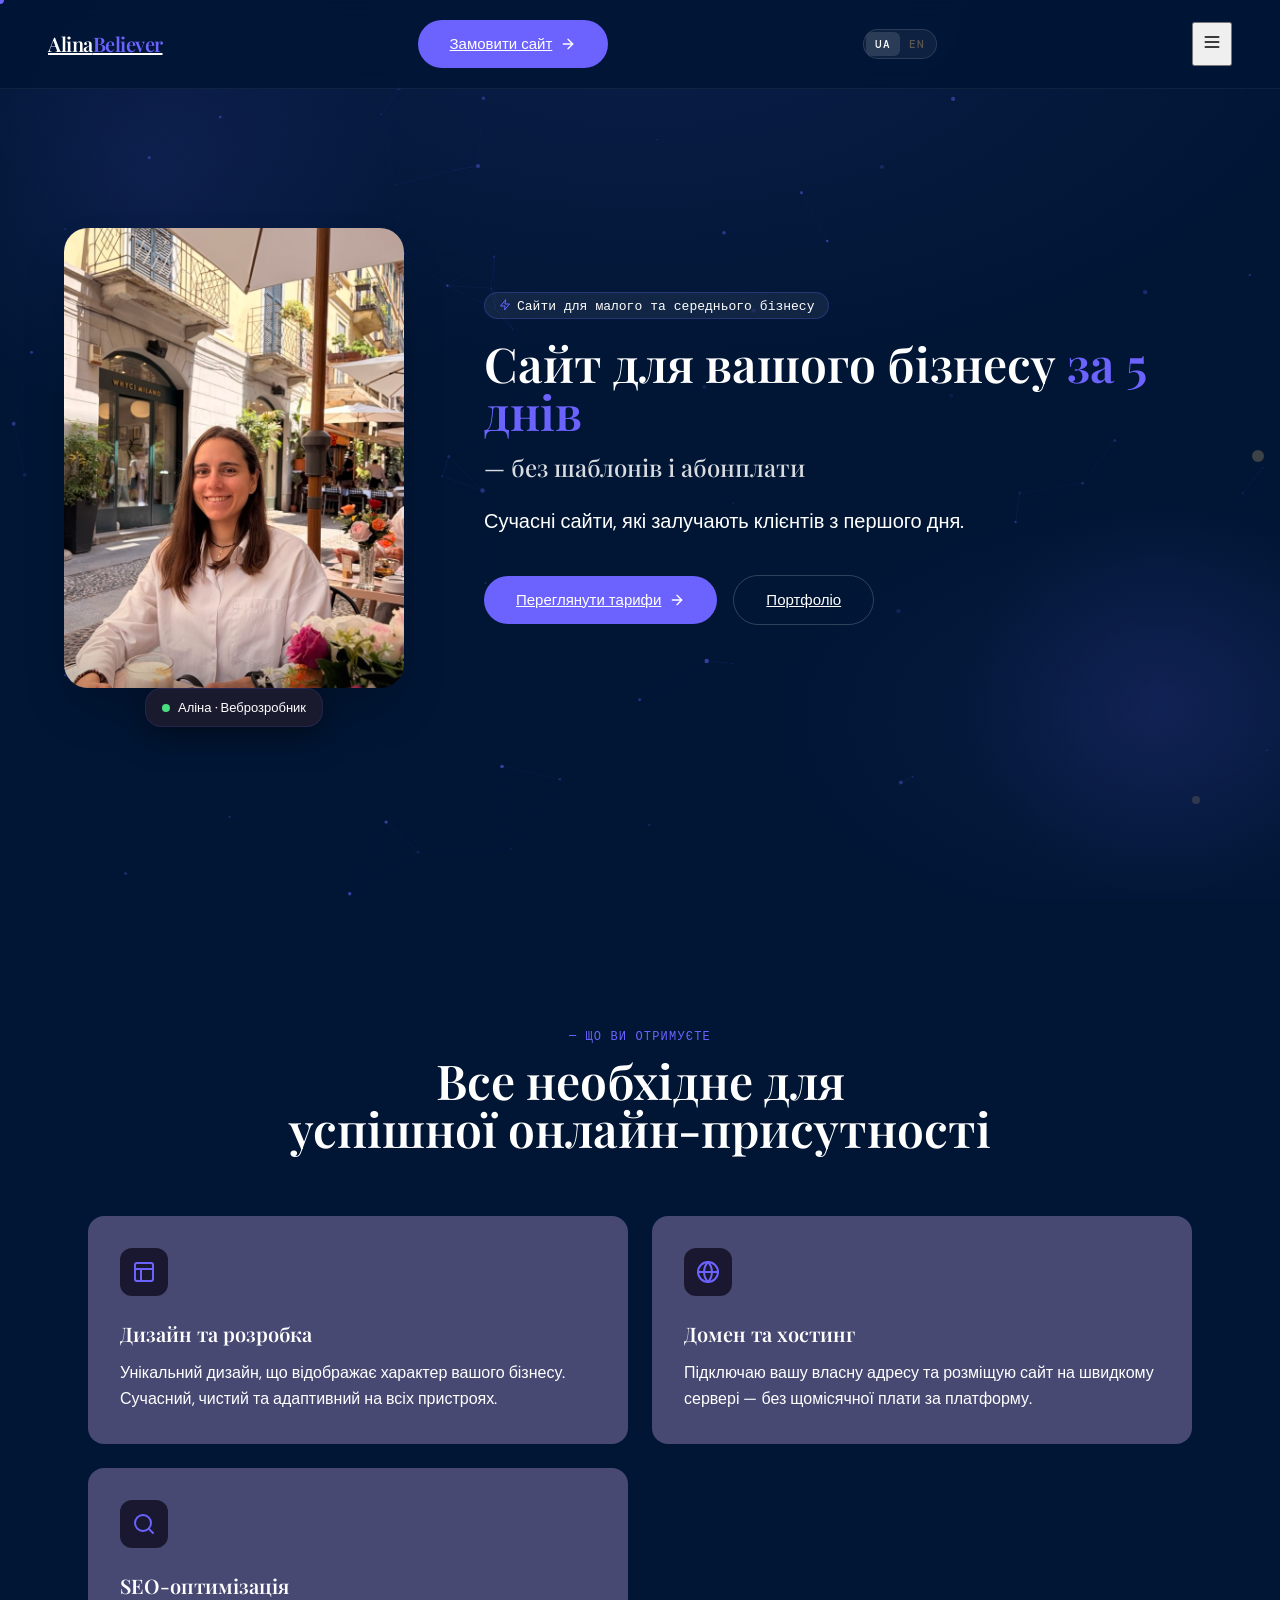
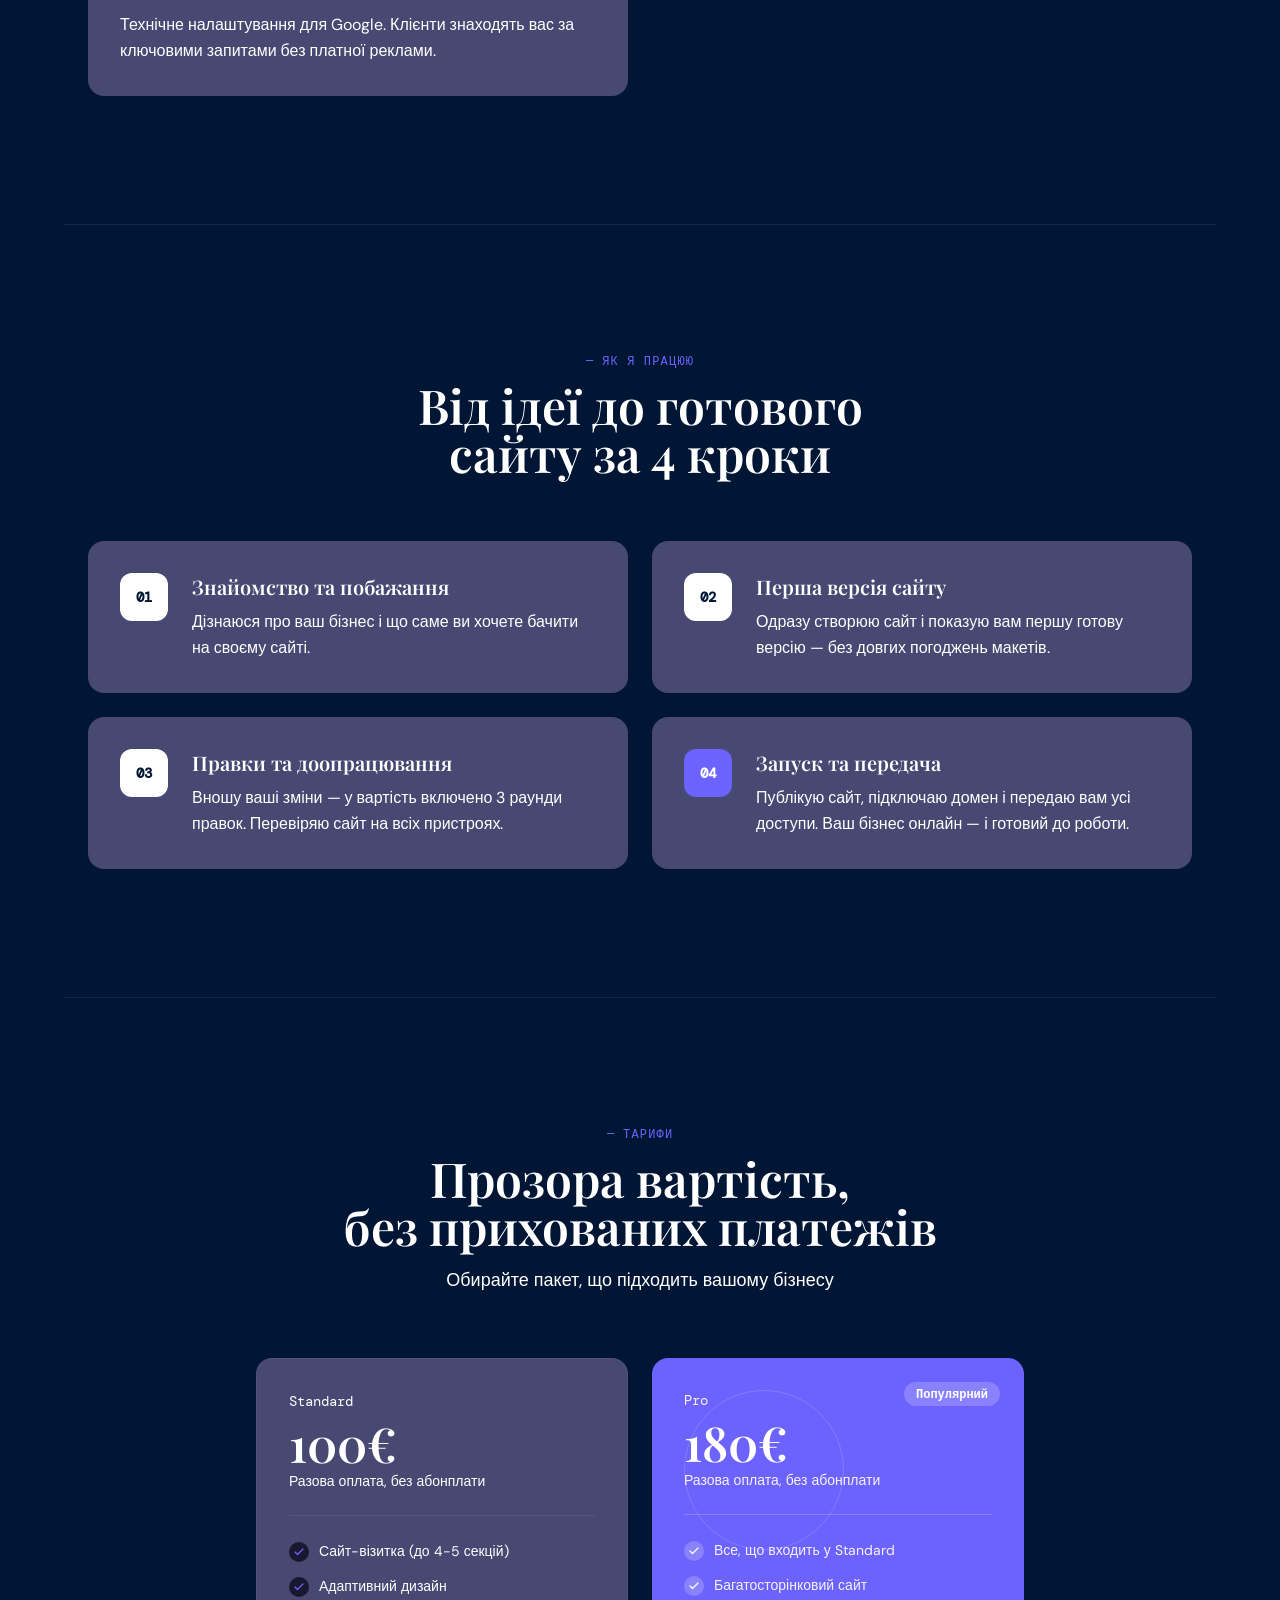
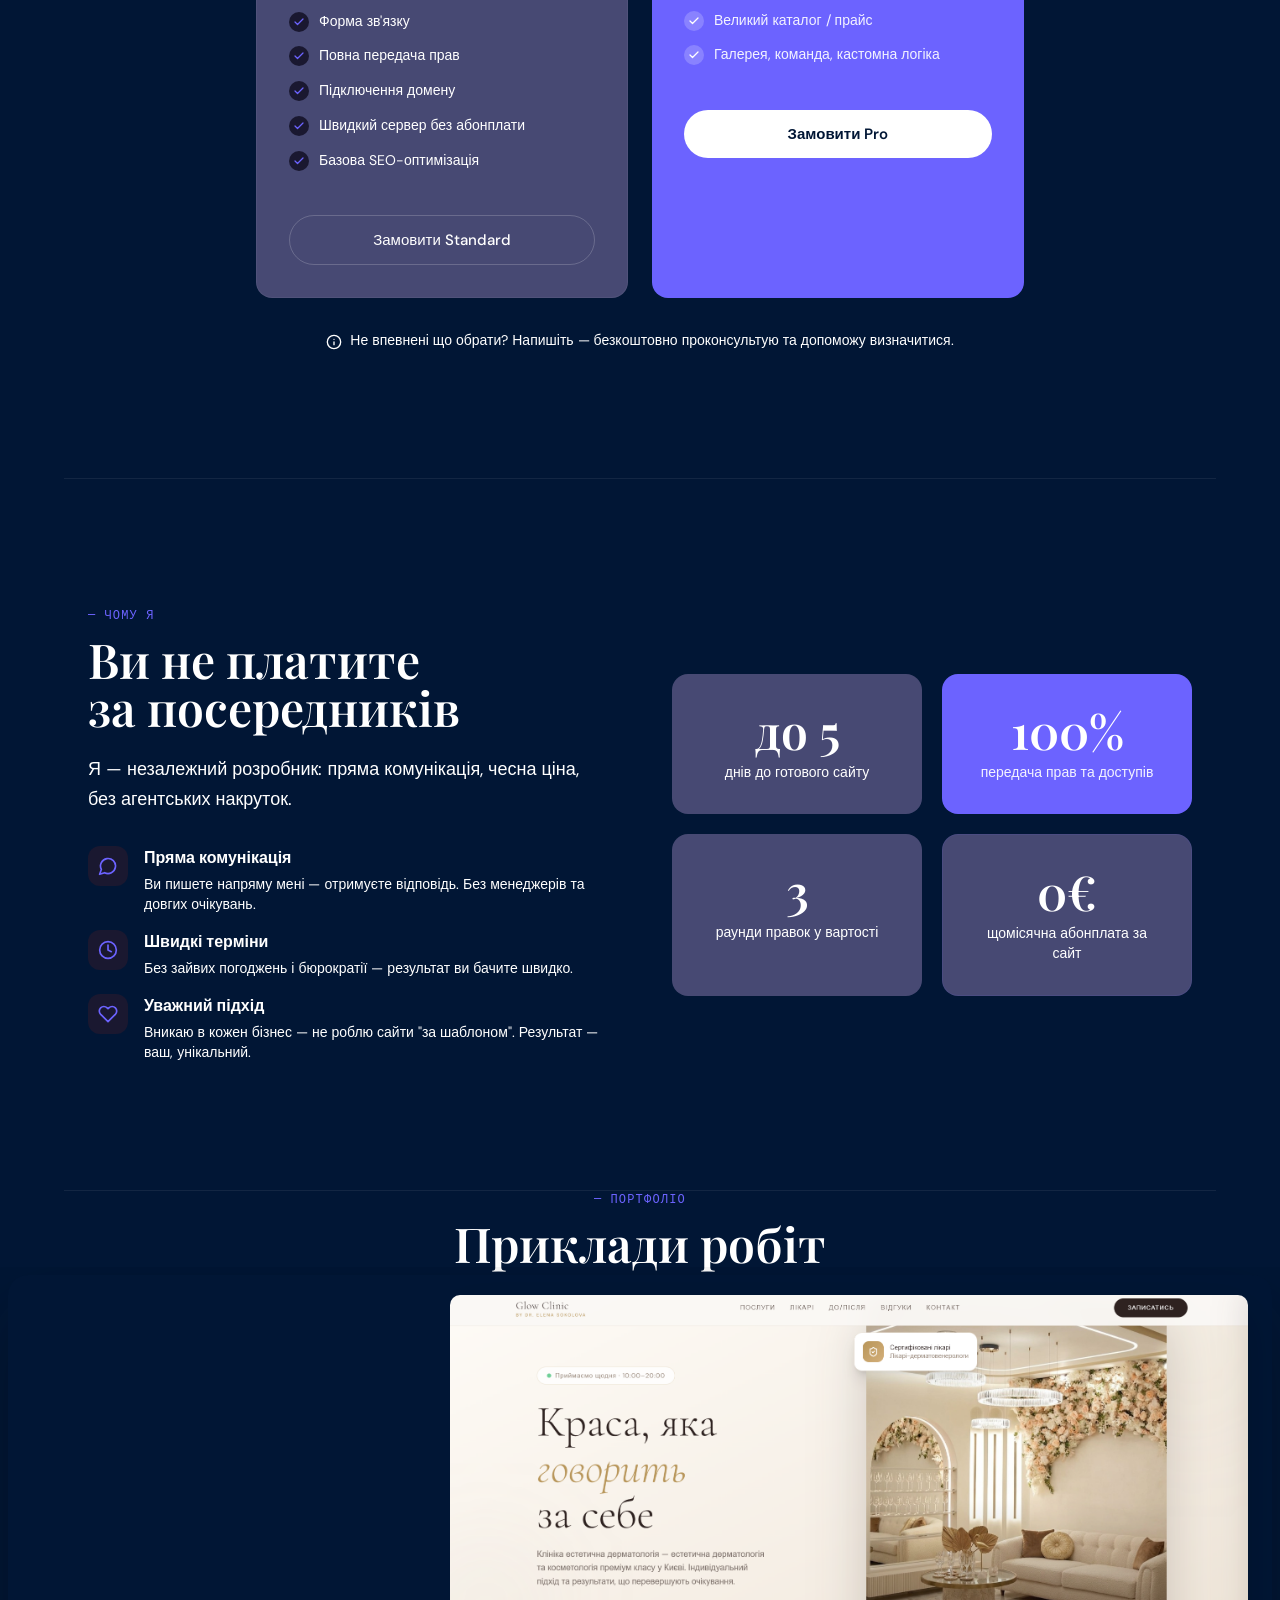
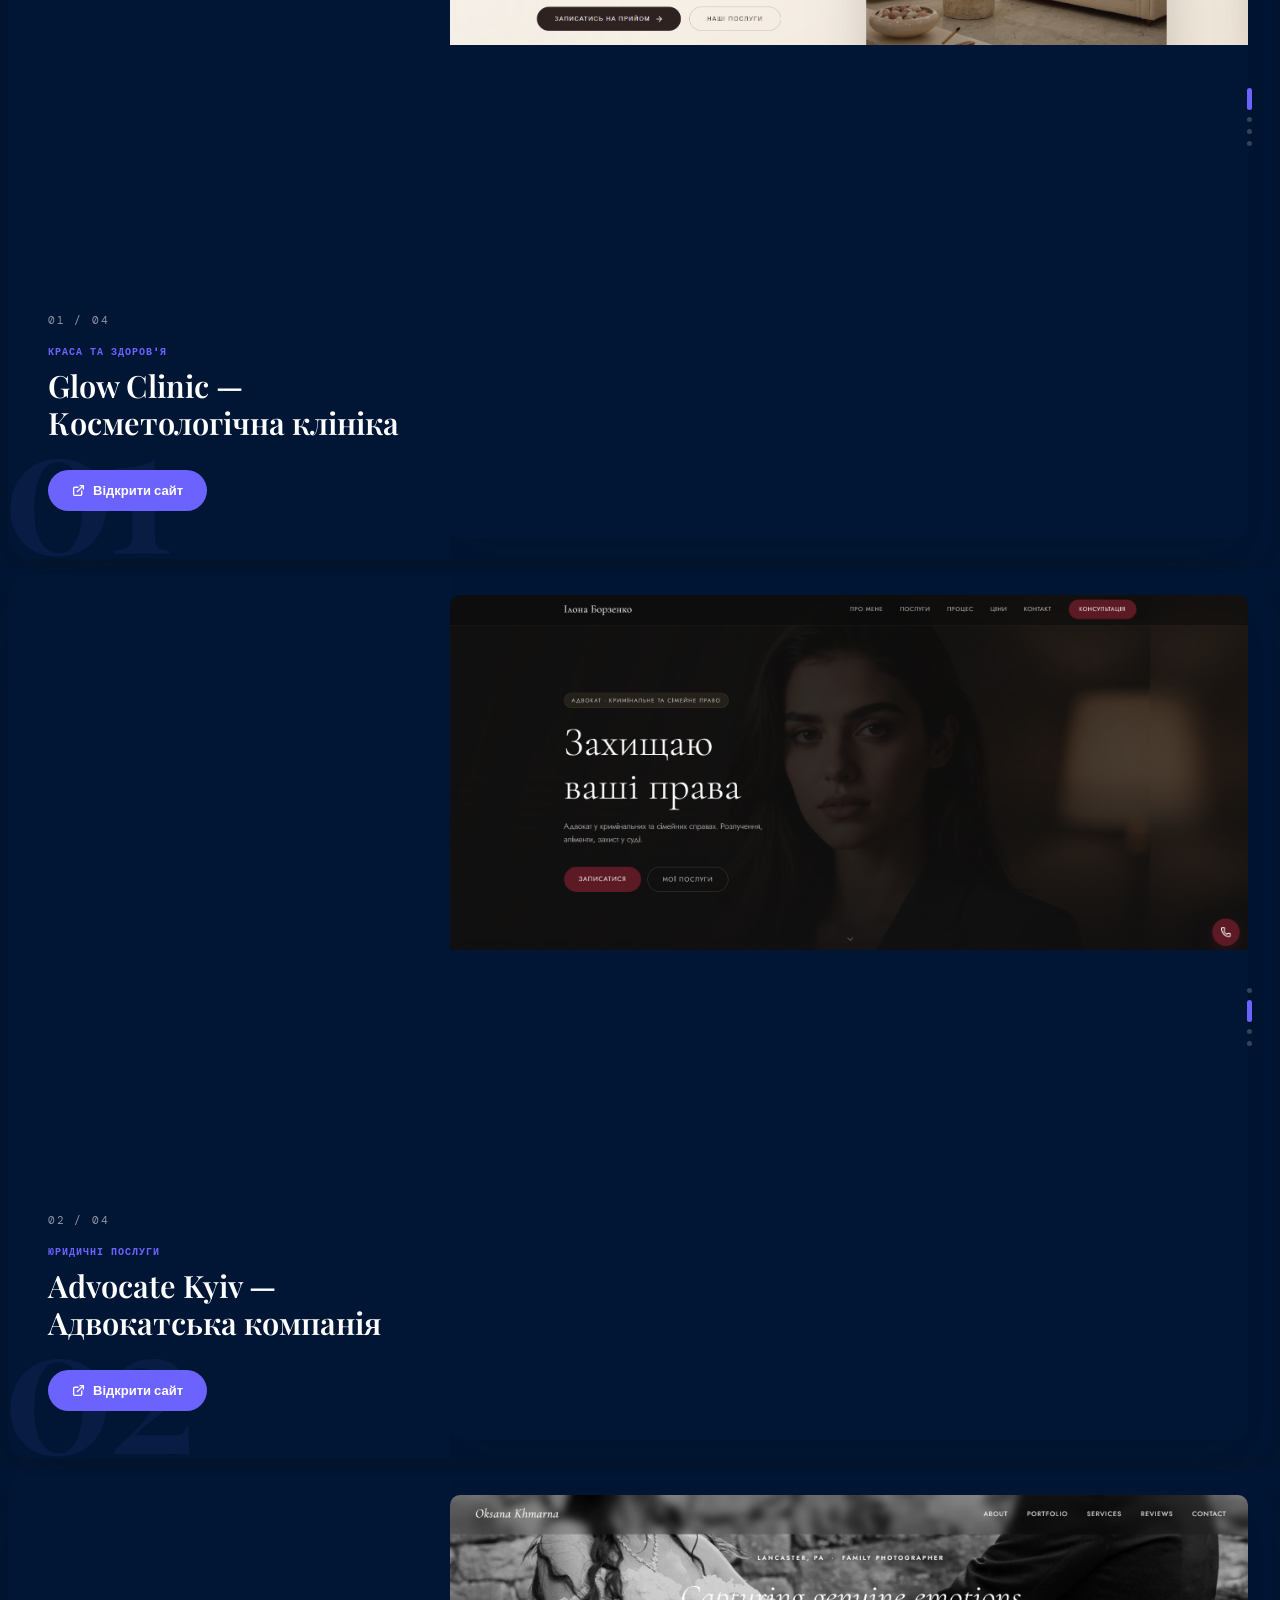
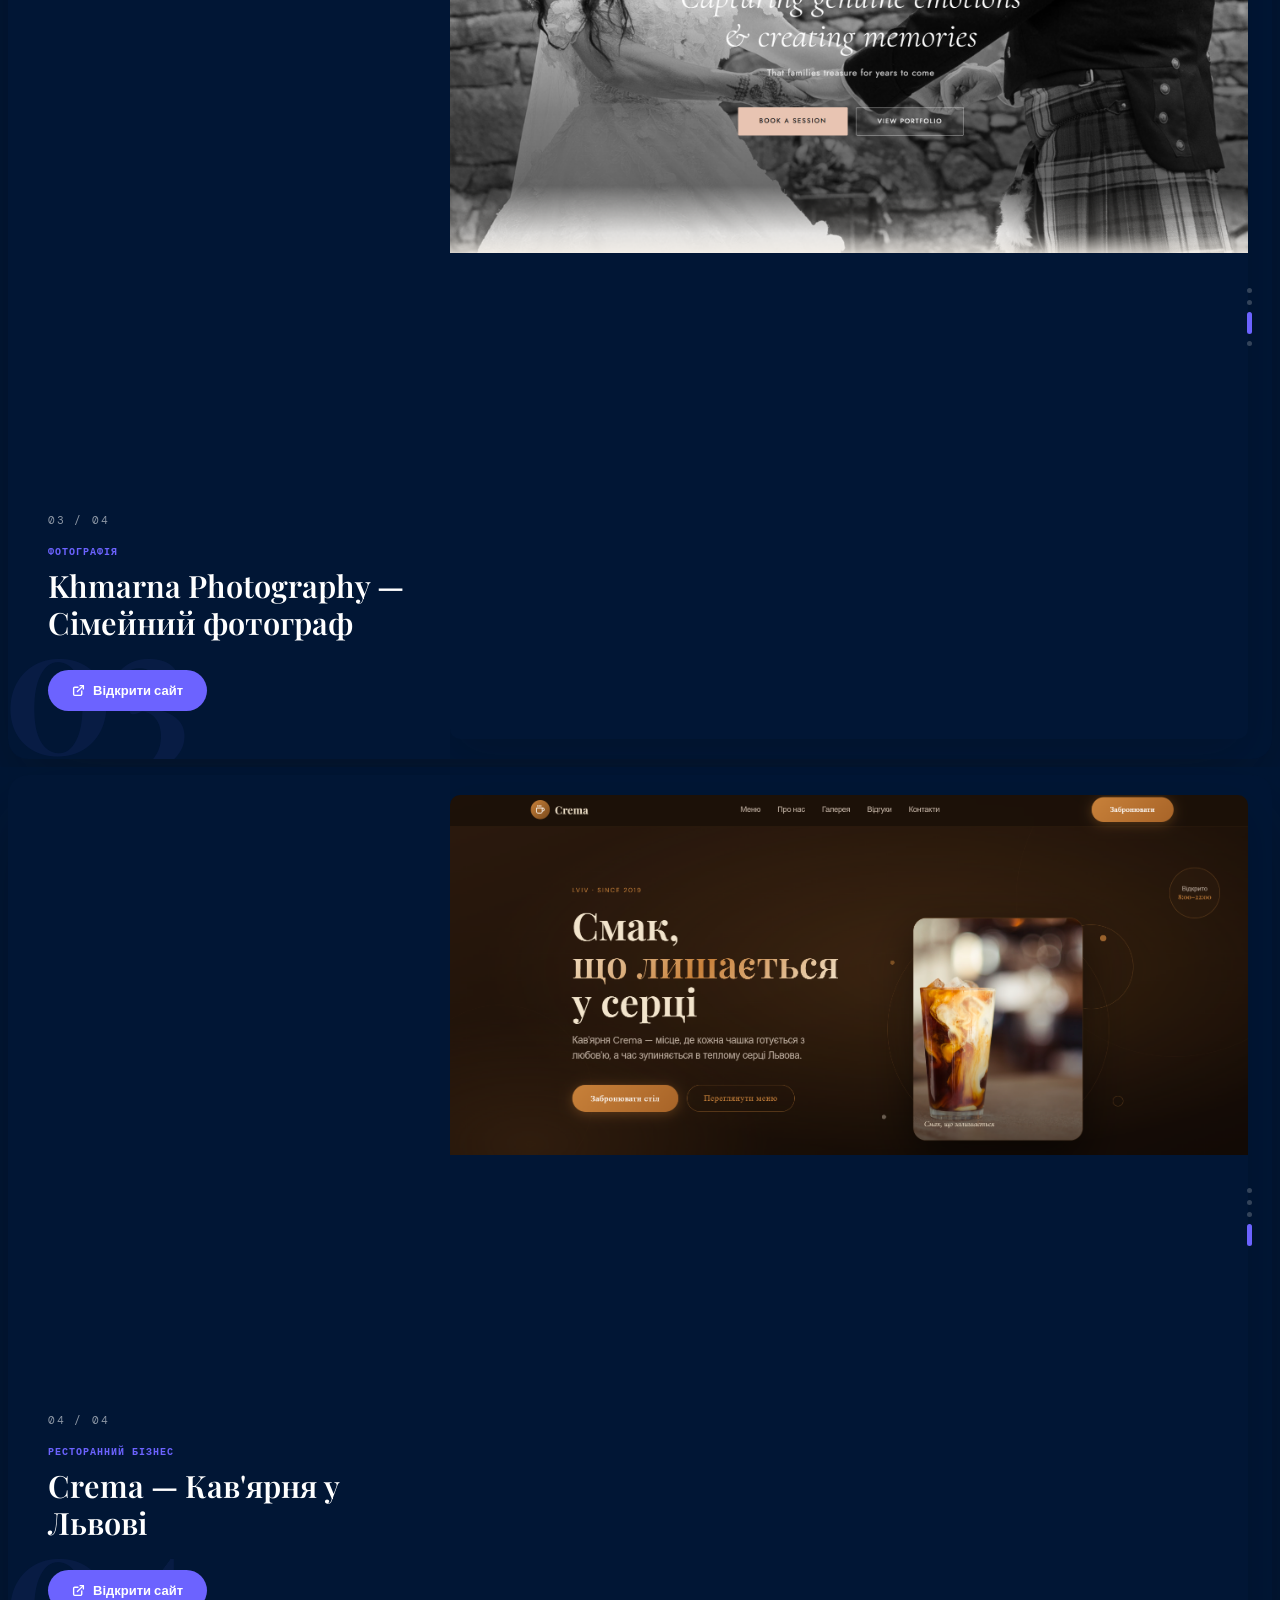
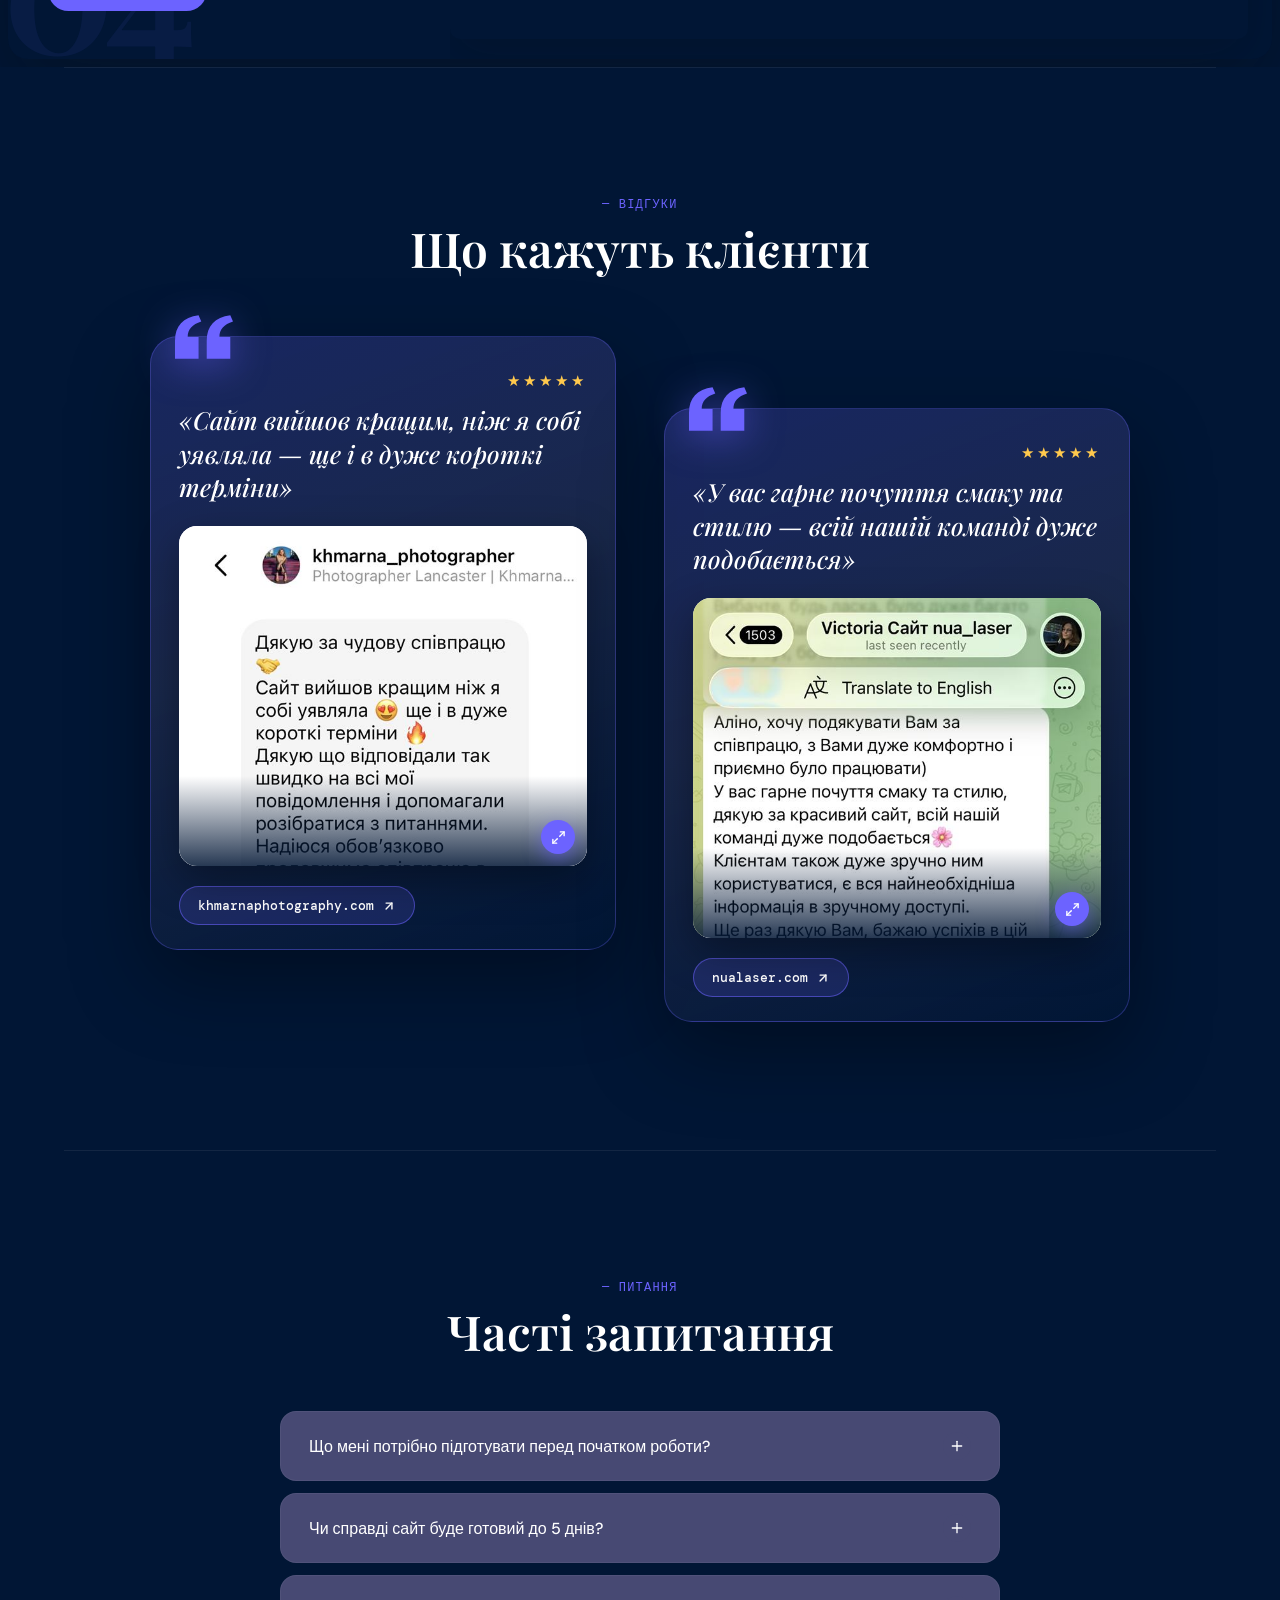
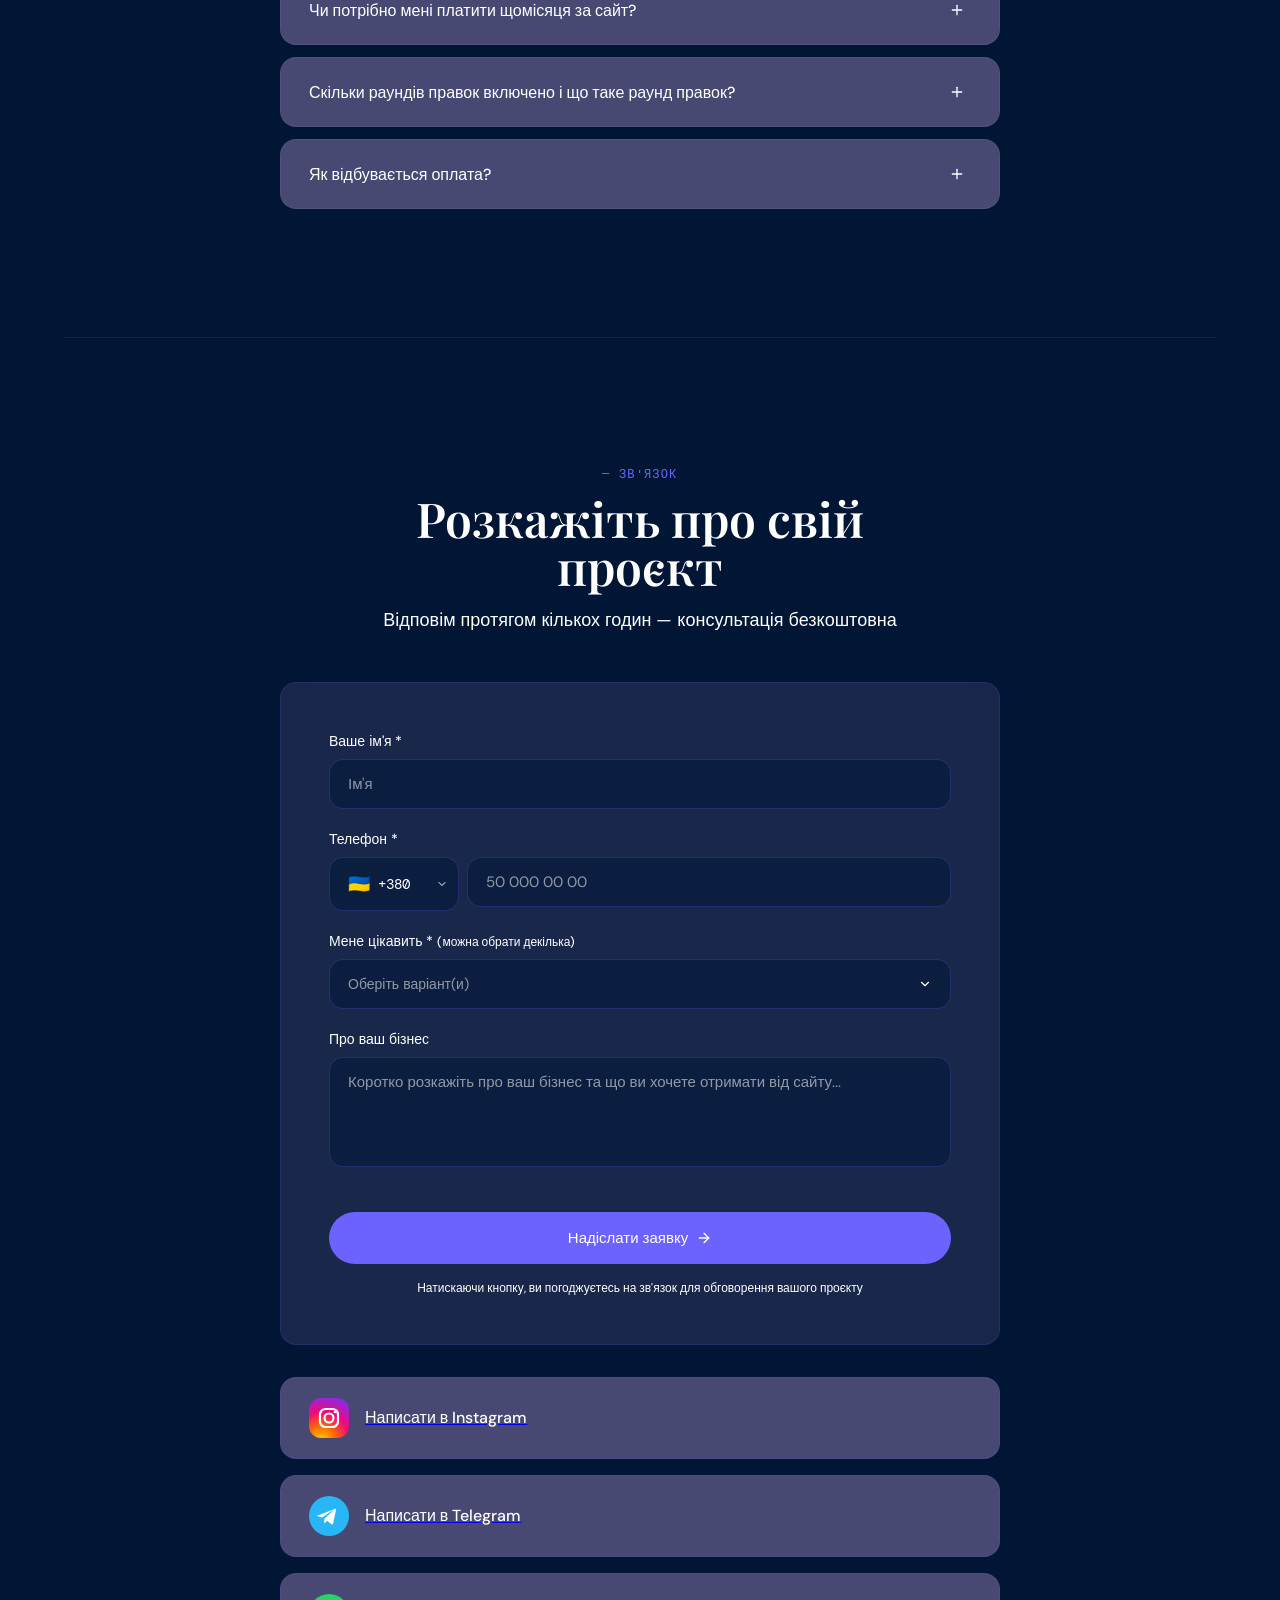
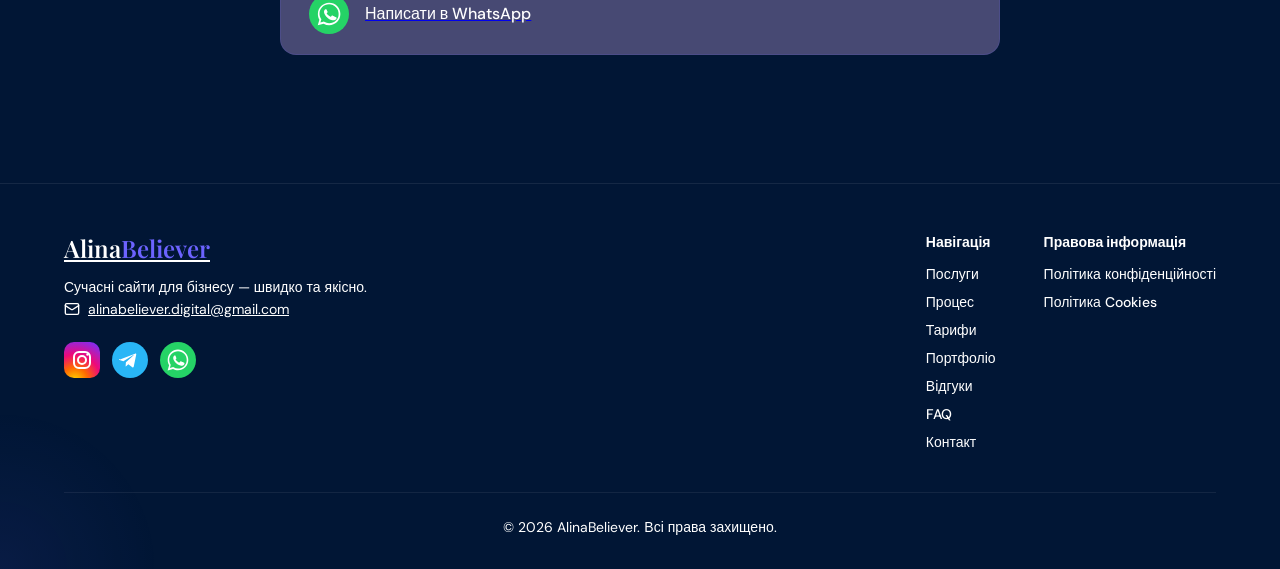
==== commit cef34d1d: "Fix broken page JS (unescaped apostrophe) hiding all sections An apostrophe in the English contact s" ====
--- a/src/index.html
+++ b/src/index.html
@@ -1388,7 +1388,7 @@
 cta_p:"Leave a request and I'll get back to you within a few hours for a free consultation.",
 cta_btn:'Leave a request',
 con_label:'— Contact', con_h2:'Tell me about<br/>your project',
-con_sub:'I'll reply within a few hours — the consultation is free',
+con_sub:'I’ll reply within a few hours — the consultation is free',
 form_name:'Your name *', form_name_err:'Please enter your name',
 form_phone:'Phone *', form_phone_err:'Please enter your phone number',
 form_plan:"I'm interested in *", form_plan_hint:'(you can select several)', form_plan_ph:'Choose option(s)',
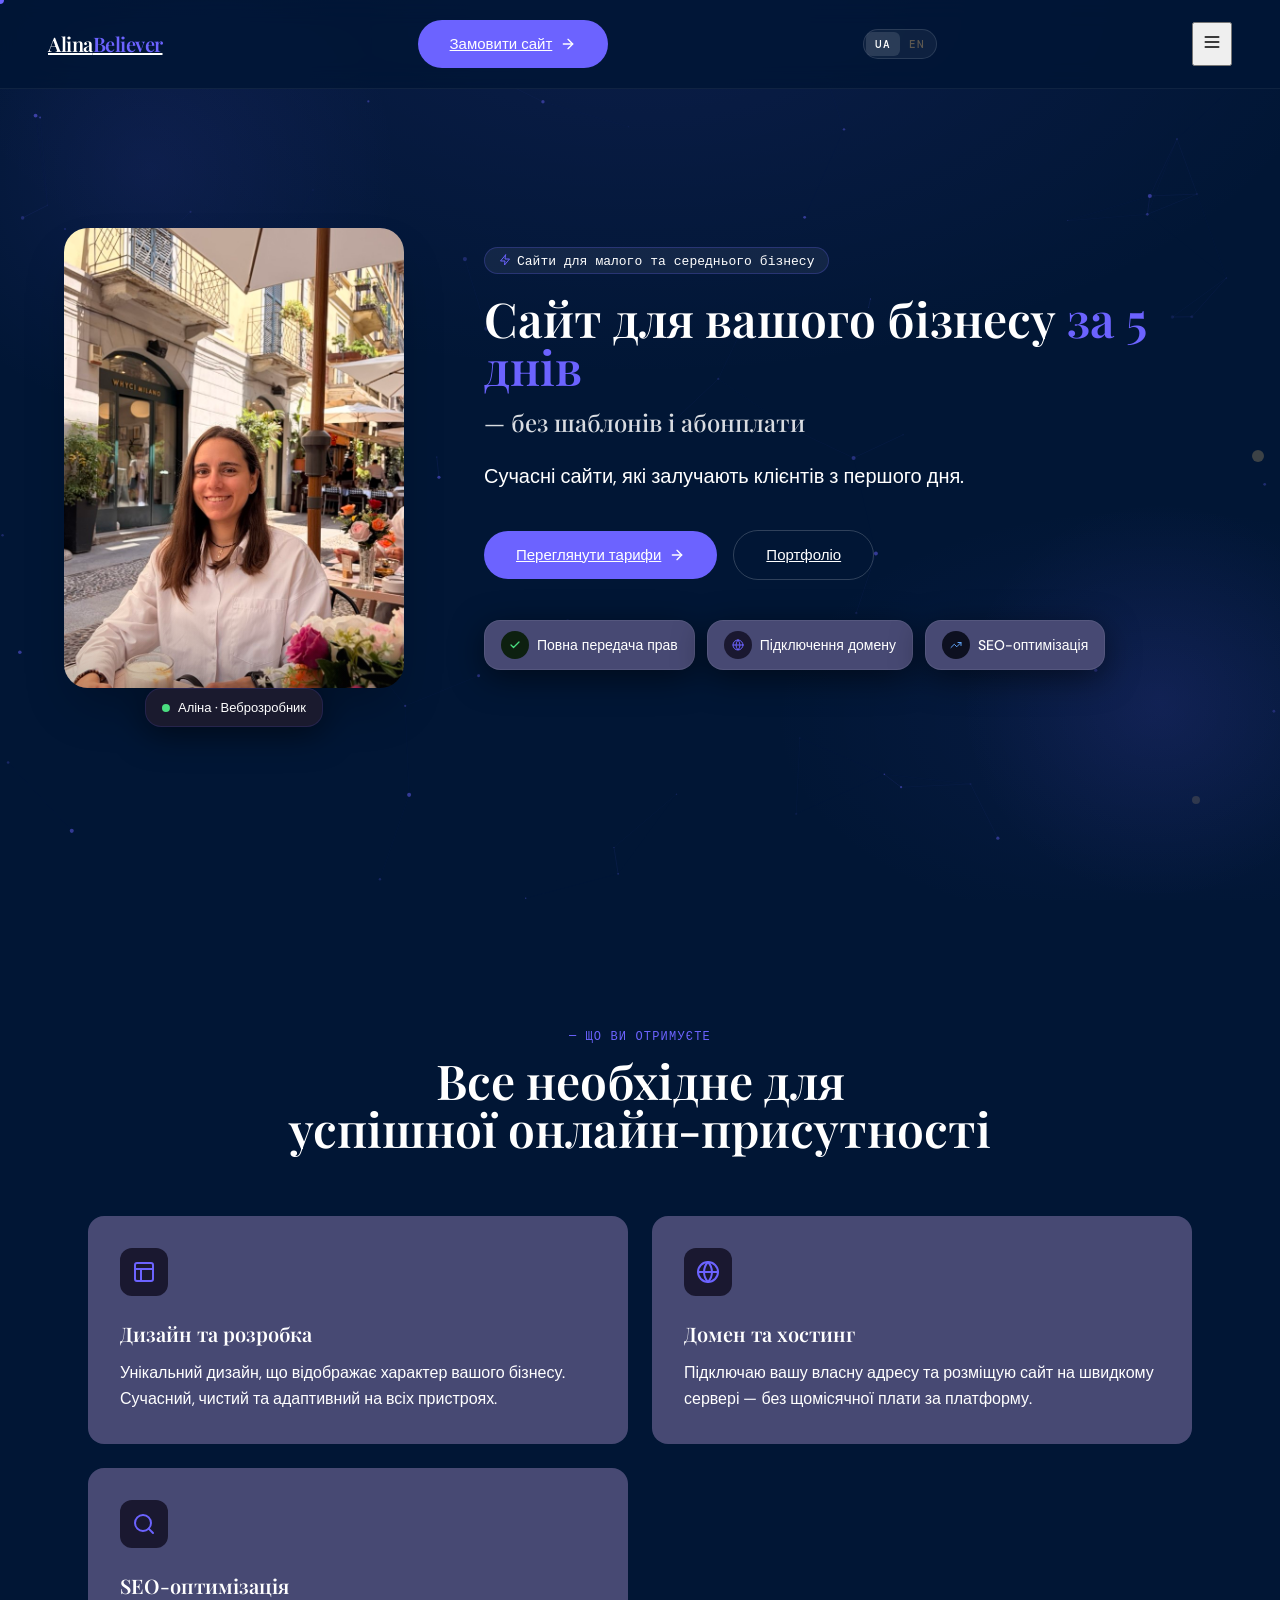
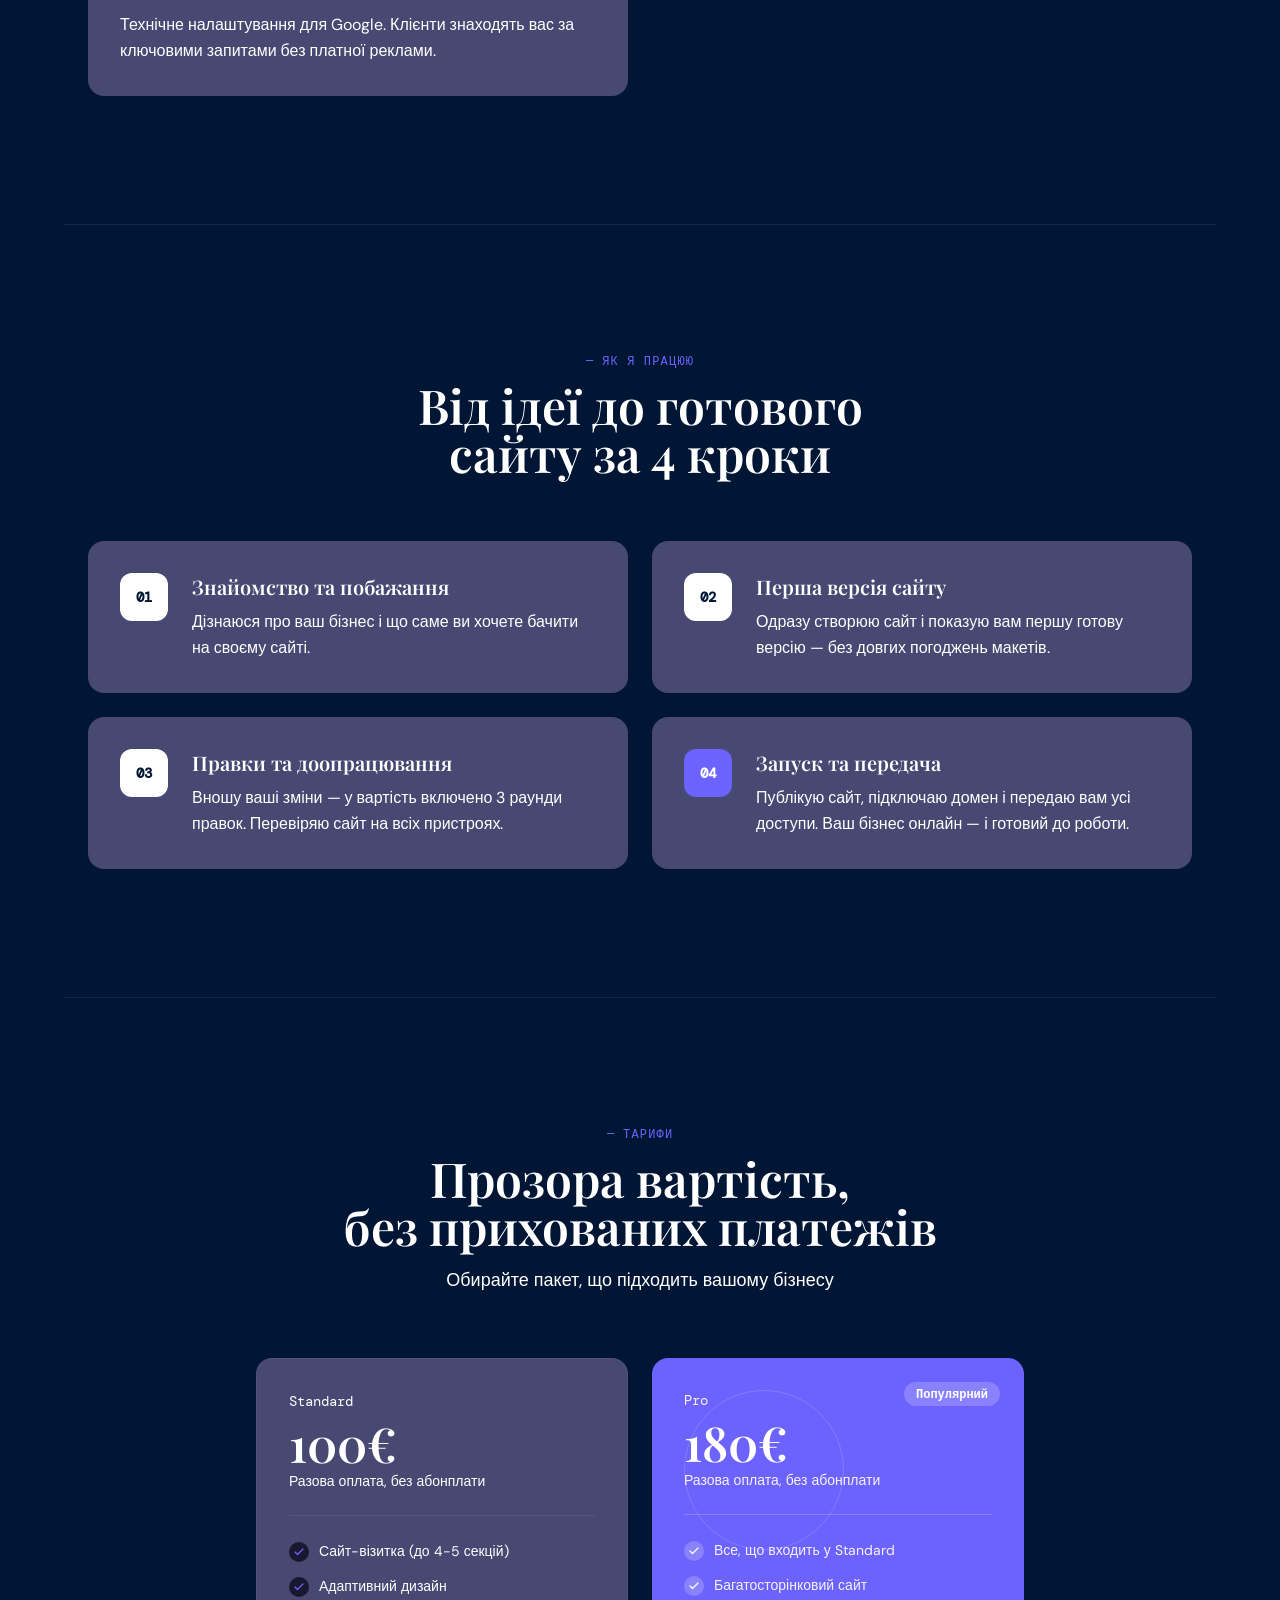
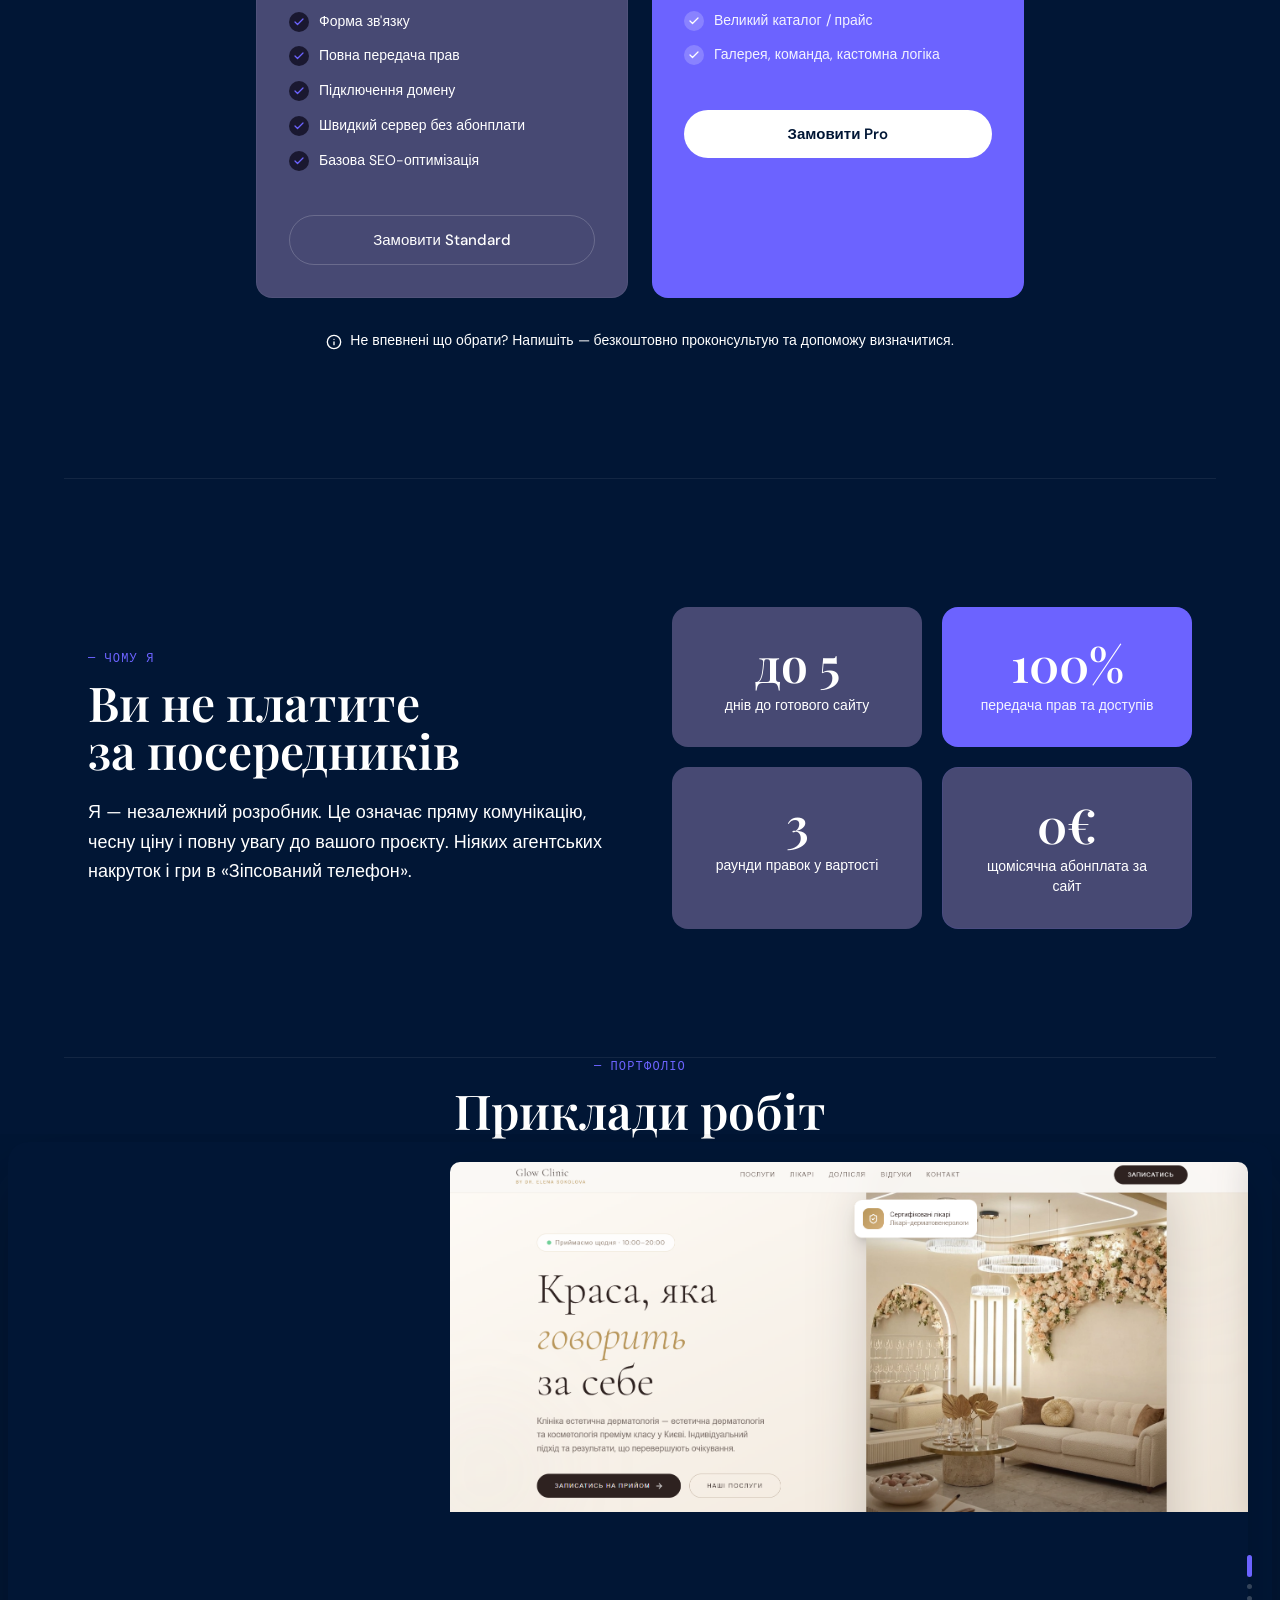
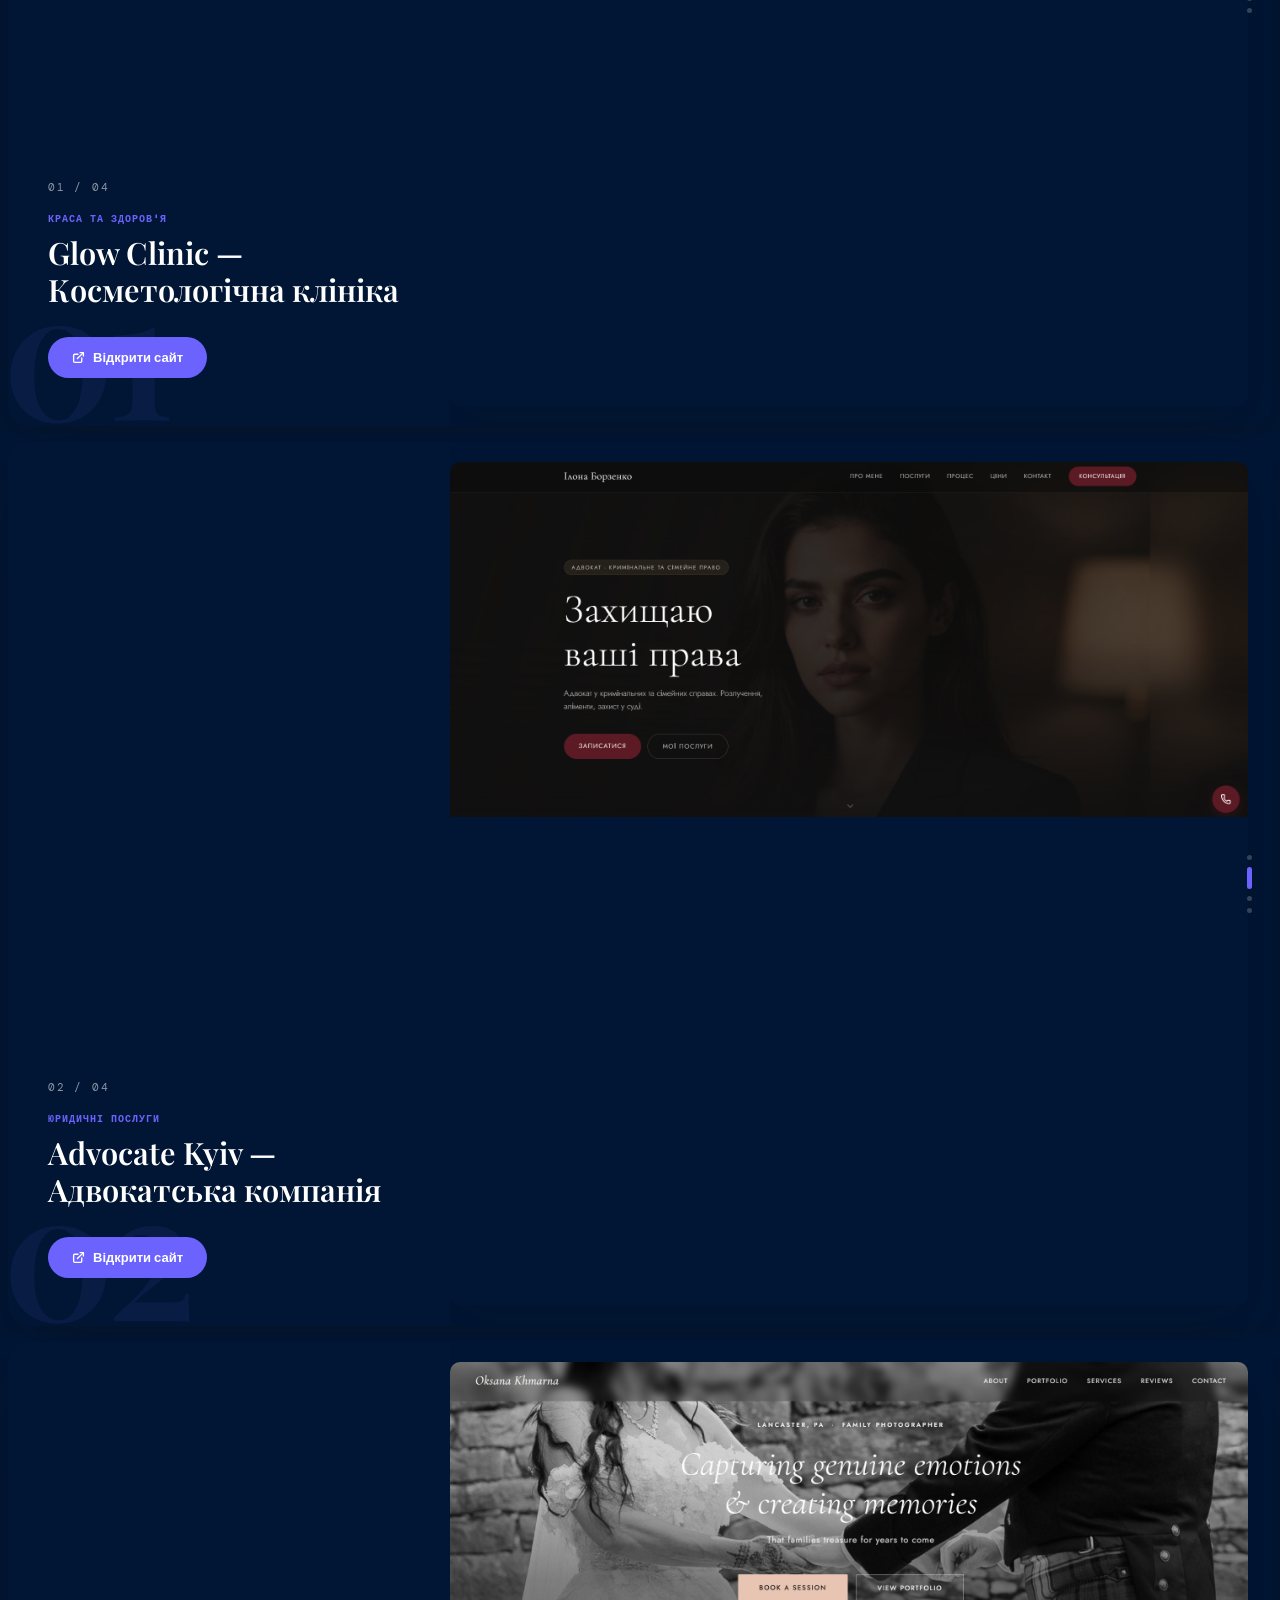
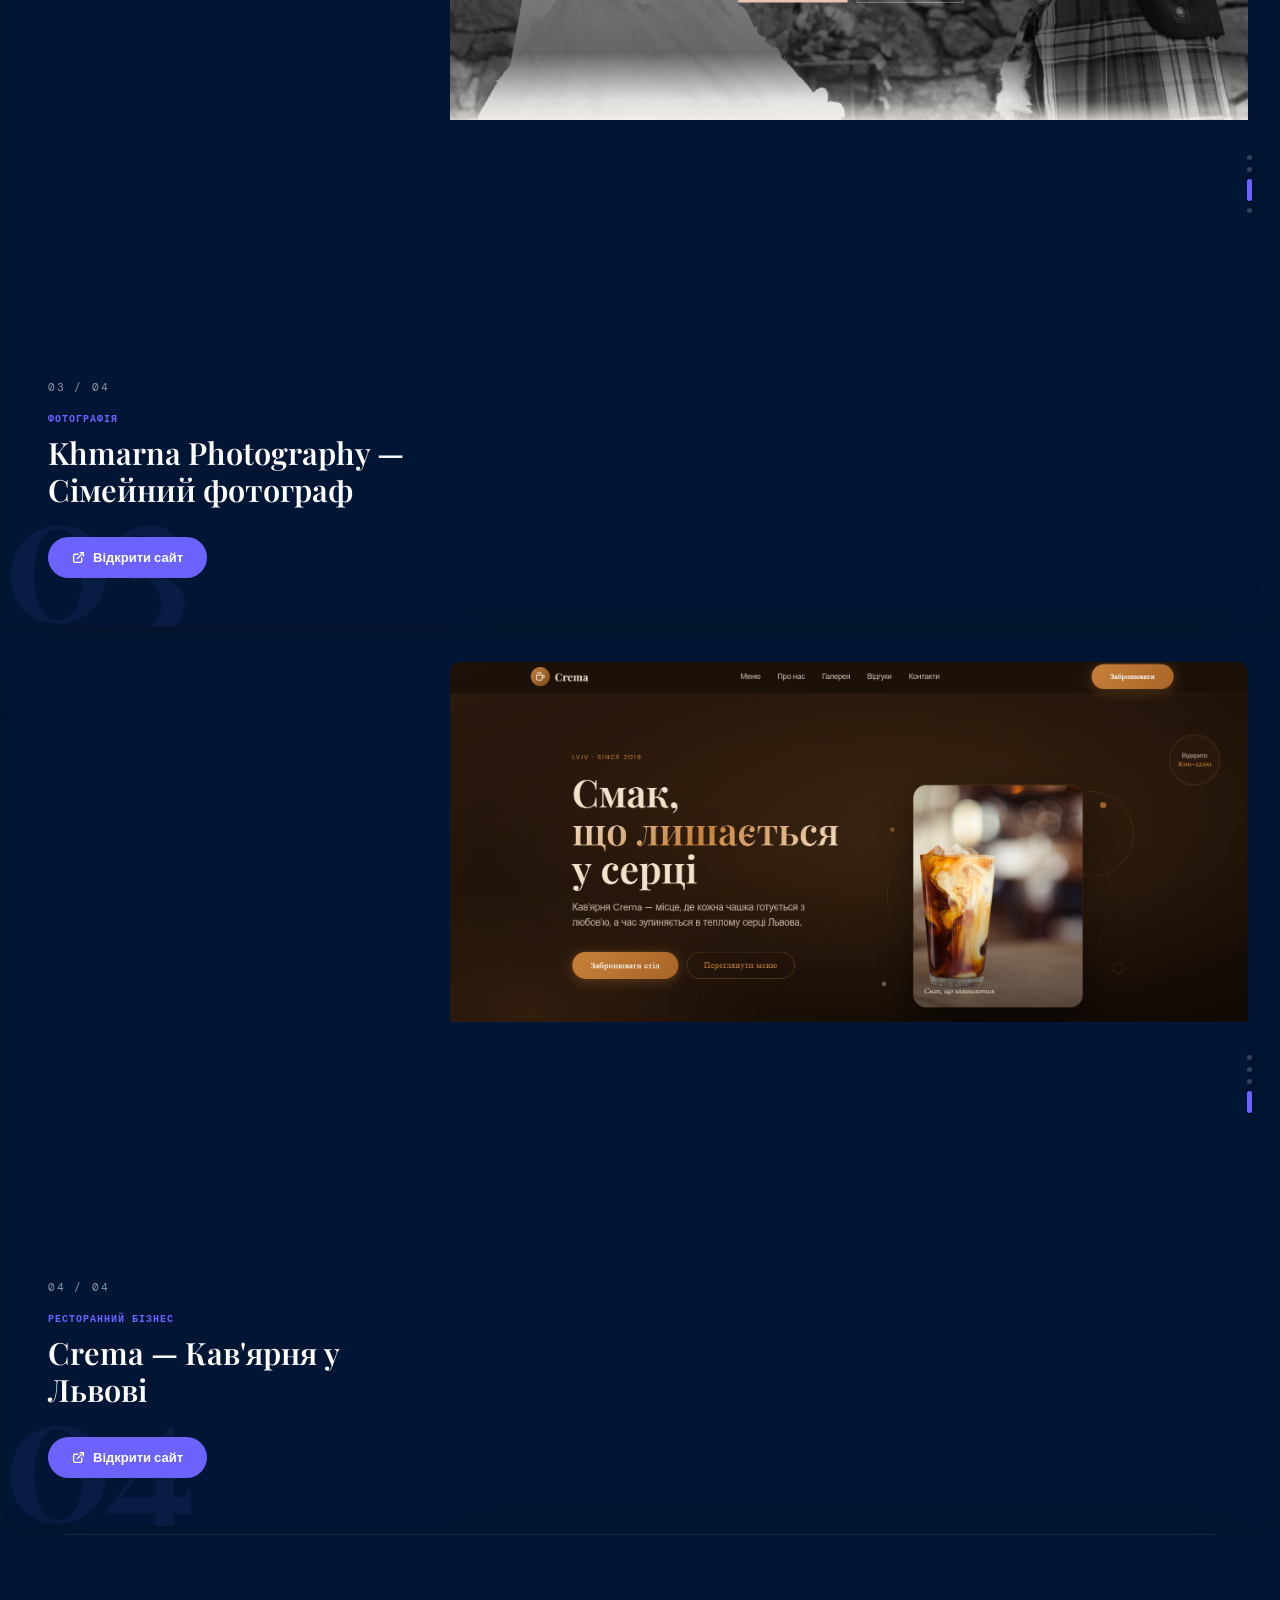
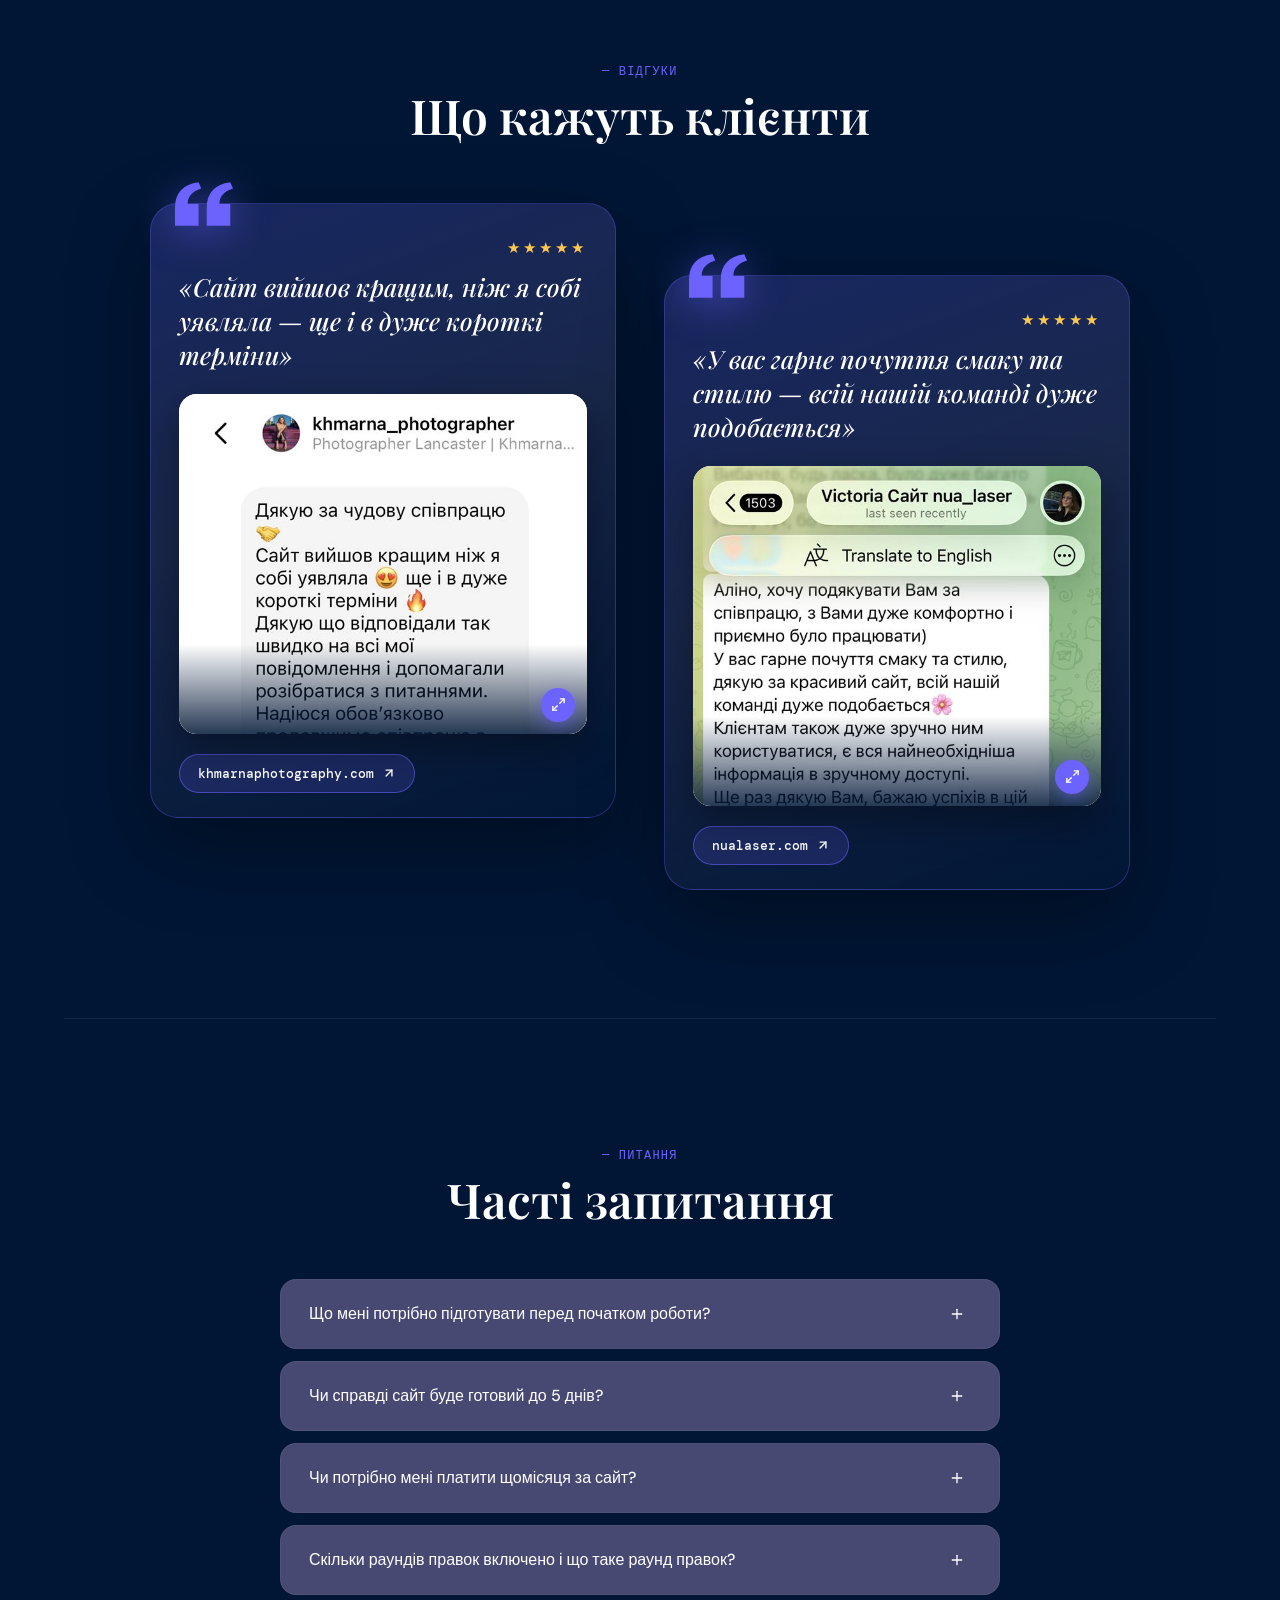
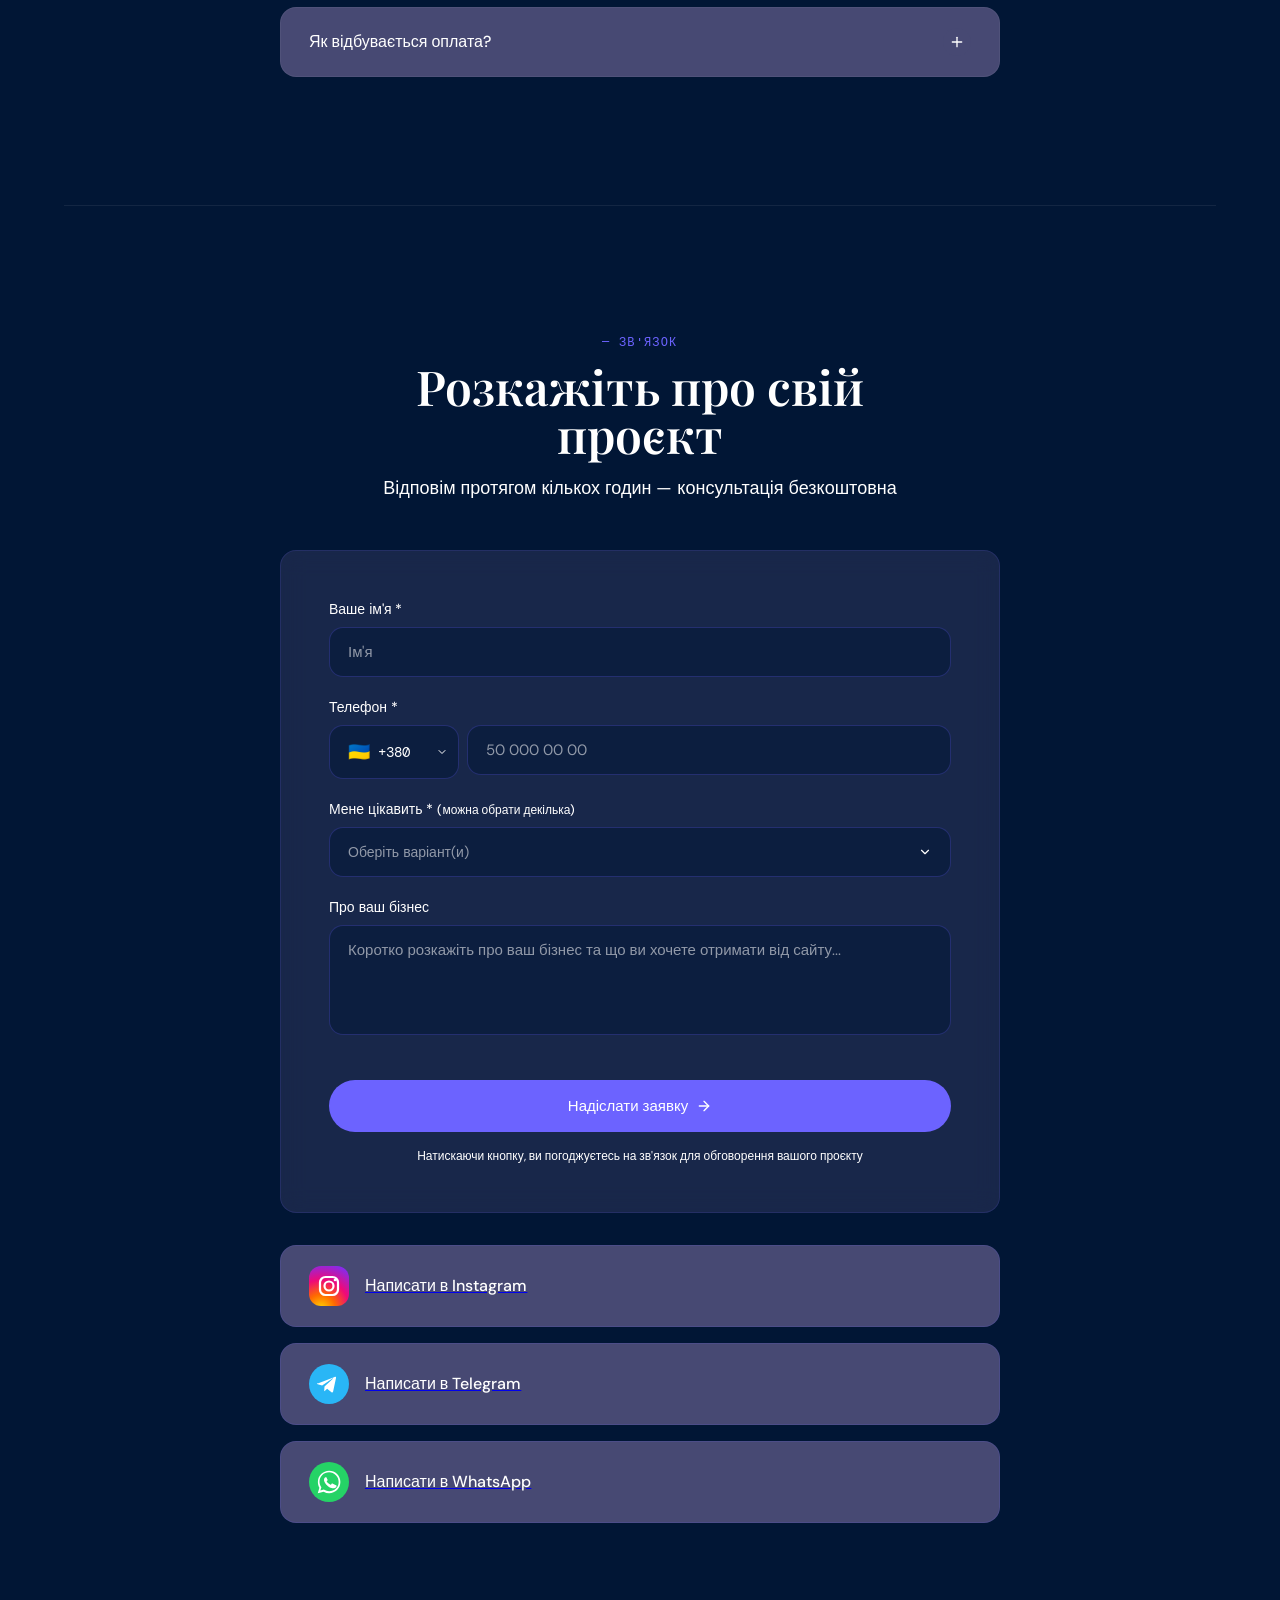
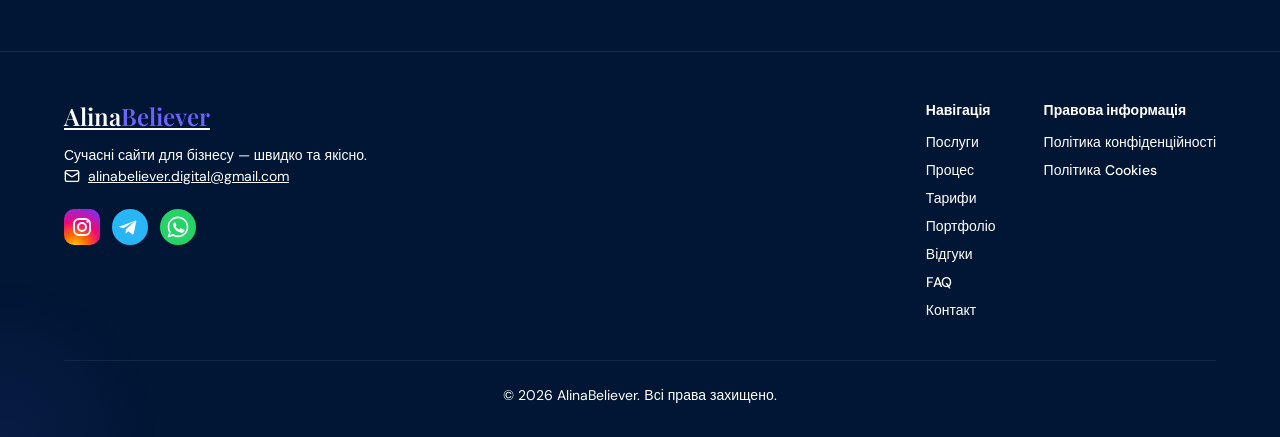
==== commit 0ab9e2d8: "Restore hero badges and full "Why me" text, drop the 3 points under it Co-Authored-By: Claude Opus 5" ====
--- a/src/index.html
+++ b/src/index.html
@@ -450,13 +450,34 @@
 <p class="text-muted text-lg md:text-xl leading-relaxed mb-10 animate-fade-up max-w-lg mx-auto lg:mx-0" style="animation-delay:0.2s;">
 <span id="tl-hero-sub">Сучасні сайти, які залучають клієнтів з першого дня.</span>
 </p>
-<div class="flex flex-col sm:flex-row gap-4 items-center justify-center lg:justify-start animate-fade-up" style="animation-delay:0.3s;">
+<div class="flex flex-col sm:flex-row gap-4 items-center justify-center lg:justify-start animate-fade-up mb-10" style="animation-delay:0.3s;">
 <a href="#pricing" class="btn-primary">
 <span id="tl-hero-btn1">Переглянути тарифи</span> <svg class="w-4 h-4" aria-hidden="true" xmlns="http://www.w3.org/2000/svg" viewBox="0 0 24 24" fill="none" stroke="currentColor" stroke-width="2" stroke-linecap="round" stroke-linejoin="round"><path d="M5 12h14"/><path d="m12 5 7 7-7 7"/></svg>
 </a>
 <a href="#portfolio" class="btn-outline">
 <span id="tl-hero-btn2">Портфоліо</span>
 </a>
+</div>
+<!-- Badges — рівний ряд -->
+<div class="animate-fade-in flex flex-wrap gap-3 justify-center lg:justify-start" style="animation-delay:0.5s;">
+<div class="floating-badge static flex items-center gap-2 shadow-sm border border-ink/8">
+<div class="w-7 h-7 rounded-full bg-green-100 flex items-center justify-center flex-shrink-0">
+<svg class="w-3 h-3 text-green-600" aria-hidden="true" xmlns="http://www.w3.org/2000/svg" viewBox="0 0 24 24" fill="none" stroke="currentColor" stroke-width="2.5" stroke-linecap="round" stroke-linejoin="round"><path d="M20 6 9 17l-5-5"/></svg>
+</div>
+<span class="text-sm" id="tl-hero-badge1">Повна передача прав</span>
+</div>
+<div class="floating-badge static flex items-center gap-2 shadow-sm border border-ink/8">
+<div class="w-7 h-7 rounded-full bg-accent-light flex items-center justify-center flex-shrink-0">
+<svg class="w-3 h-3 text-accent" aria-hidden="true" xmlns="http://www.w3.org/2000/svg" viewBox="0 0 24 24" fill="none" stroke="currentColor" stroke-width="2" stroke-linecap="round" stroke-linejoin="round"><circle cx="12" cy="12" r="10"/><path d="M2 12h20"/><path d="M12 2a15.3 15.3 0 0 1 4 10 15.3 15.3 0 0 1-4 10 15.3 15.3 0 0 1-4-10 15.3 15.3 0 0 1 4-10z"/></svg>
+</div>
+<span class="text-sm" id="tl-hero-badge2">Підключення домену</span>
+</div>
+<div class="floating-badge static flex items-center gap-2 shadow-sm border border-ink/8">
+<div class="w-7 h-7 rounded-full bg-blue-50 flex items-center justify-center flex-shrink-0">
+<svg class="w-3 h-3 text-blue-600" aria-hidden="true" xmlns="http://www.w3.org/2000/svg" viewBox="0 0 24 24" fill="none" stroke="currentColor" stroke-width="2" stroke-linecap="round" stroke-linejoin="round"><polyline points="22 7 13.5 15.5 8.5 10.5 2 17"/><polyline points="16 7 22 7 22 13"/></svg>
+</div>
+<span class="text-sm" id="tl-hero-badge3">SEO-оптимізація</span>
+</div>
 </div>
 </div>
 </div>
@@ -683,38 +704,9 @@
 <h2 class="font-display text-4xl md:text-5xl font-semibold leading-tight mb-6">
 <span id="tl-w-h2">Ви не платите<br/>за посередників</span>
 </h2>
-<p class="text-muted text-lg leading-relaxed mb-8" id="tl-w-p">
-Я — незалежний розробник: пряма комунікація, чесна ціна, без агентських накруток.
+<p class="text-muted text-lg leading-relaxed" id="tl-w-p">
+Я — незалежний розробник. Це означає пряму комунікацію, чесну ціну і повну увагу до вашого проєкту. Ніяких агентських накруток і гри в «Зіпсований телефон».
 </p>
-<div class="space-y-4">
-<div class="flex items-start gap-4">
-<div class="w-10 h-10 bg-accent-light rounded-xl flex items-center justify-center flex-shrink-0">
-<svg class="w-5 h-5 text-accent" aria-hidden="true" xmlns="http://www.w3.org/2000/svg" viewBox="0 0 24 24" fill="none" stroke="currentColor" stroke-width="2" stroke-linecap="round" stroke-linejoin="round"><path d="M7.9 20A9 9 0 1 0 4 16.1L2 22Z"/></svg>
-</div>
-<div>
-<h3 class="font-semibold mb-1 text-base" id="tl-w1t">Пряма комунікація</h3>
-<p class="text-muted text-sm" id="tl-w1d">Ви пишете напряму мені — отримуєте відповідь. Без менеджерів та довгих очікувань.</p>
-</div>
-</div>
-<div class="flex items-start gap-4">
-<div class="w-10 h-10 bg-accent-light rounded-xl flex items-center justify-center flex-shrink-0">
-<svg class="w-5 h-5 text-accent" aria-hidden="true" xmlns="http://www.w3.org/2000/svg" viewBox="0 0 24 24" fill="none" stroke="currentColor" stroke-width="2" stroke-linecap="round" stroke-linejoin="round"><circle cx="12" cy="12" r="10"/><polyline points="12 6 12 12 16 14"/></svg>
-</div>
-<div>
-<h3 class="font-semibold mb-1 text-base" id="tl-w2t">Швидкі терміни</h3>
-<p class="text-muted text-sm" id="tl-w2d">Без зайвих погоджень і бюрократії — результат ви бачите швидко.</p>
-</div>
-</div>
-<div class="flex items-start gap-4">
-<div class="w-10 h-10 bg-accent-light rounded-xl flex items-center justify-center flex-shrink-0">
-<svg class="w-5 h-5 text-accent" aria-hidden="true" xmlns="http://www.w3.org/2000/svg" viewBox="0 0 24 24" fill="none" stroke="currentColor" stroke-width="2" stroke-linecap="round" stroke-linejoin="round"><path d="M20.84 4.61a5.5 5.5 0 0 0-7.78 0L12 5.67l-1.06-1.06a5.5 5.5 0 0 0-7.78 7.78l1.06 1.06L12 21.23l7.78-7.78 1.06-1.06a5.5 5.5 0 0 0 0-7.78z"/></svg>
-</div>
-<div>
-<h3 class="font-semibold mb-1 text-base" id="tl-w3t">Уважний підхід</h3>
-<p class="text-muted text-sm" id="tl-w3d">Вникаю в кожен бізнес — не роблю сайти "за шаблоном". Результат — ваш, унікальний.</p>
-</div>
-</div>
-</div>
 </div>
 <!-- Stats block -->
 <div class="grid grid-cols-2 gap-5 reveal reveal-delay-1">
@@ -1252,7 +1244,7 @@
 sup4_t:'Всі 3 опції разом', sup4_save:'економія 30€', sup4_btn:'Замовити опції',
 w_label:'— Чому я',
 w_h2:'Ви не платите<br/>за посередників',
-w_p:'Я — незалежний розробник: пряма комунікація, чесна ціна, без агентських накруток.',
+w_p:'Я — незалежний розробник. Це означає пряму комунікацію, чесну ціну і повну увагу до вашого проєкту. Ніяких агентських накруток і гри в «Зіпсований телефон».',
 w1_t:'Пряма комунікація', w1_d:'Ви пишете напряму мені — отримуєте відповідь. Без менеджерів та довгих очікувань.',
 w2_t:'Швидкі терміни', w2_d:'Без зайвих погоджень і бюрократії — результат ви бачите швидко.',
 w3_t:'Уважний підхід', w3_d:'Вникаю в кожен бізнес — не роблю сайти "за шаблоном". Результат — ваш, унікальний.',
@@ -1367,7 +1359,7 @@
 sup4_t:'All 3 options bundled', sup4_save:'save 30€', sup4_btn:'Order add-ons',
 w_label:'— Why me',
 w_h2:"You don't pay<br/>for middlemen",
-w_p:"I'm an independent developer: direct communication, honest pricing, no agency markups.",
+w_p:"I'm an independent developer. That means direct communication, honest pricing and full attention to your project. No agency markups, no telephone tag.",
 w1_t:'Direct communication', w1_d:'You write directly to me — you get a direct answer. No managers, no long waits.',
 w2_t:'Fast turnaround', w2_d:'No unnecessary approvals or red tape — you see results fast.',
 w3_t:'Attentive approach', w3_d:'I dive into every business — no cookie-cutter sites. The result is uniquely yours.',
@@ -2096,6 +2088,7 @@
 .italic.text-accent{animation:heroGlow 4s ease-in-out infinite;}
 @keyframes heroGlow{0%,100%{text-shadow:none;}50%{text-shadow:0 0 30px rgba(108,99,255,.55),0 0 60px rgba(108,99,255,.25);}}
 @keyframes labelSlide{0%,100%{letter-spacing:.1em;opacity:.8;}50%{letter-spacing:.14em;opacity:1;}}
+.floating-badge.static{animation:badgeFloat 5s ease-in-out infinite;}
 .floating-badge.static:nth-child(2){animation-delay:.8s;}
 .floating-badge.static:nth-child(3){animation-delay:1.6s;}
 @keyframes badgeFloat{0%,100%{transform:translateY(0);}50%{transform:translateY(-5px);}}
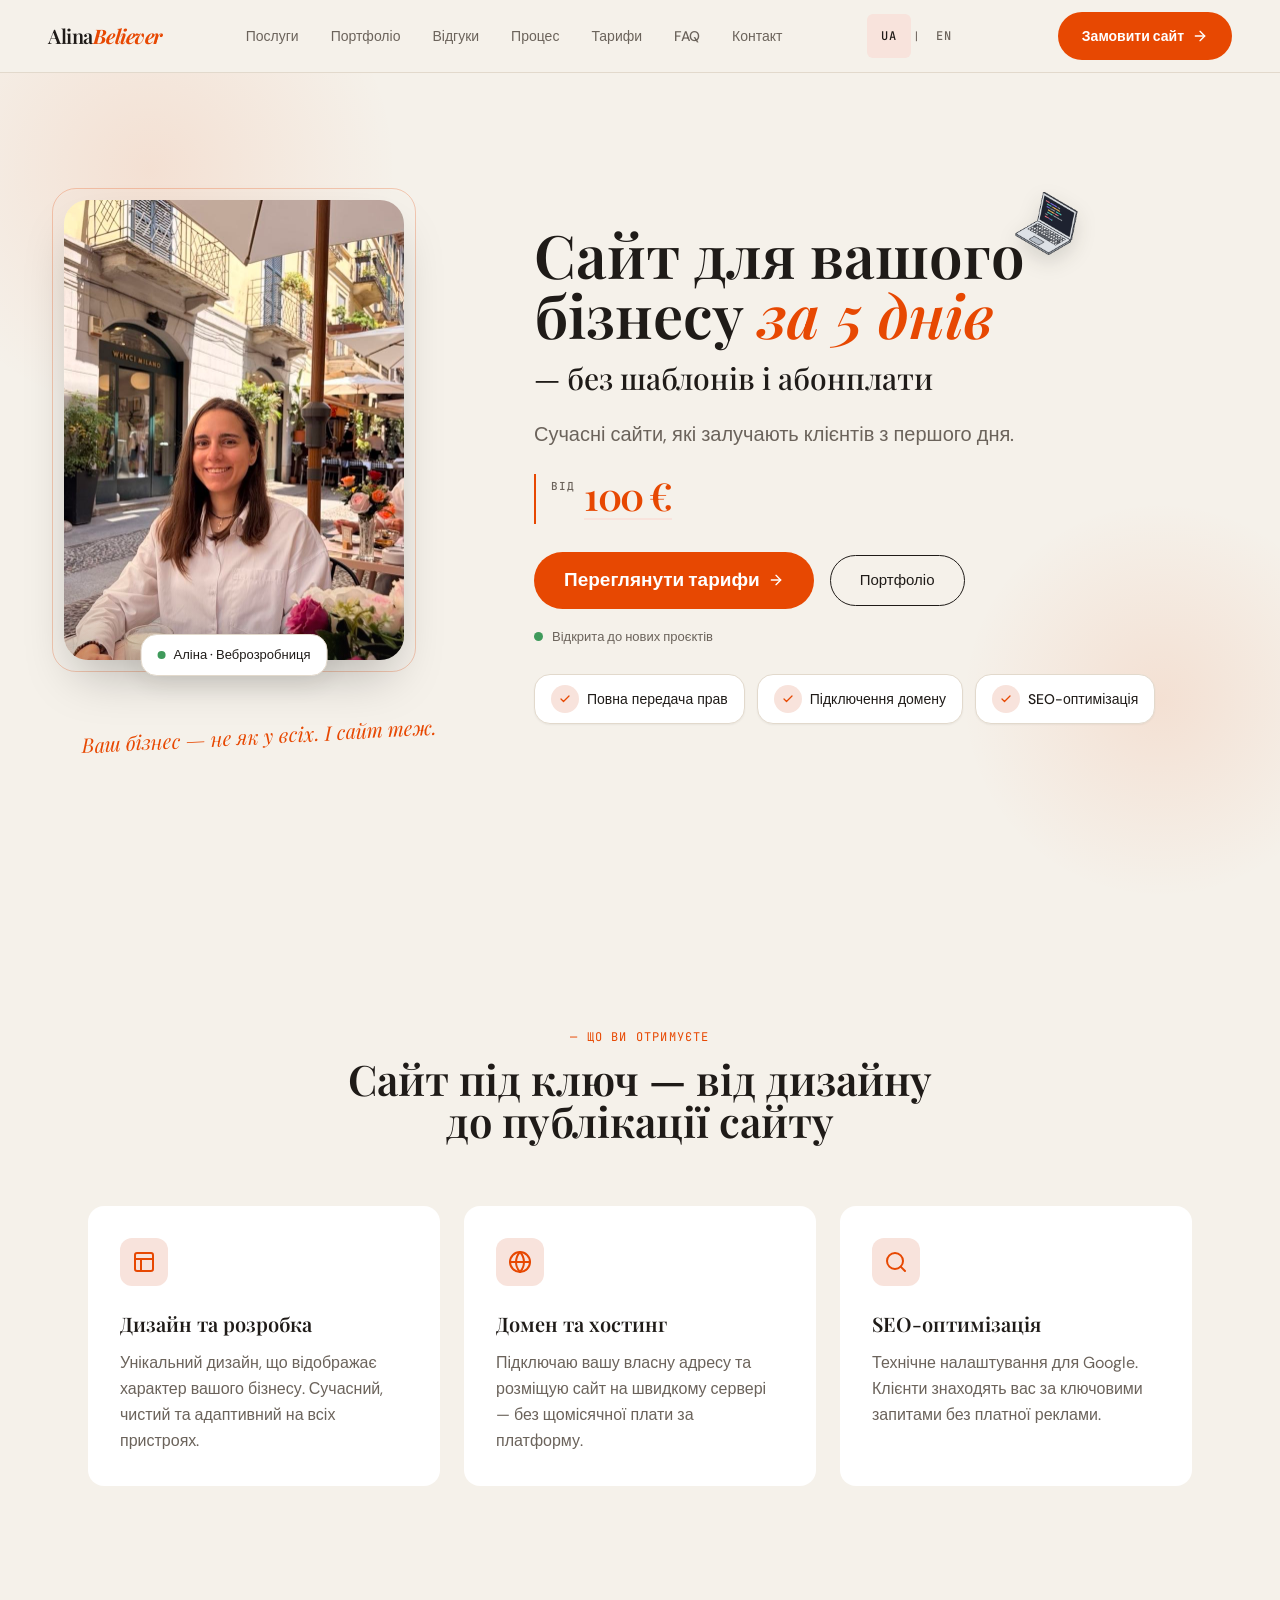
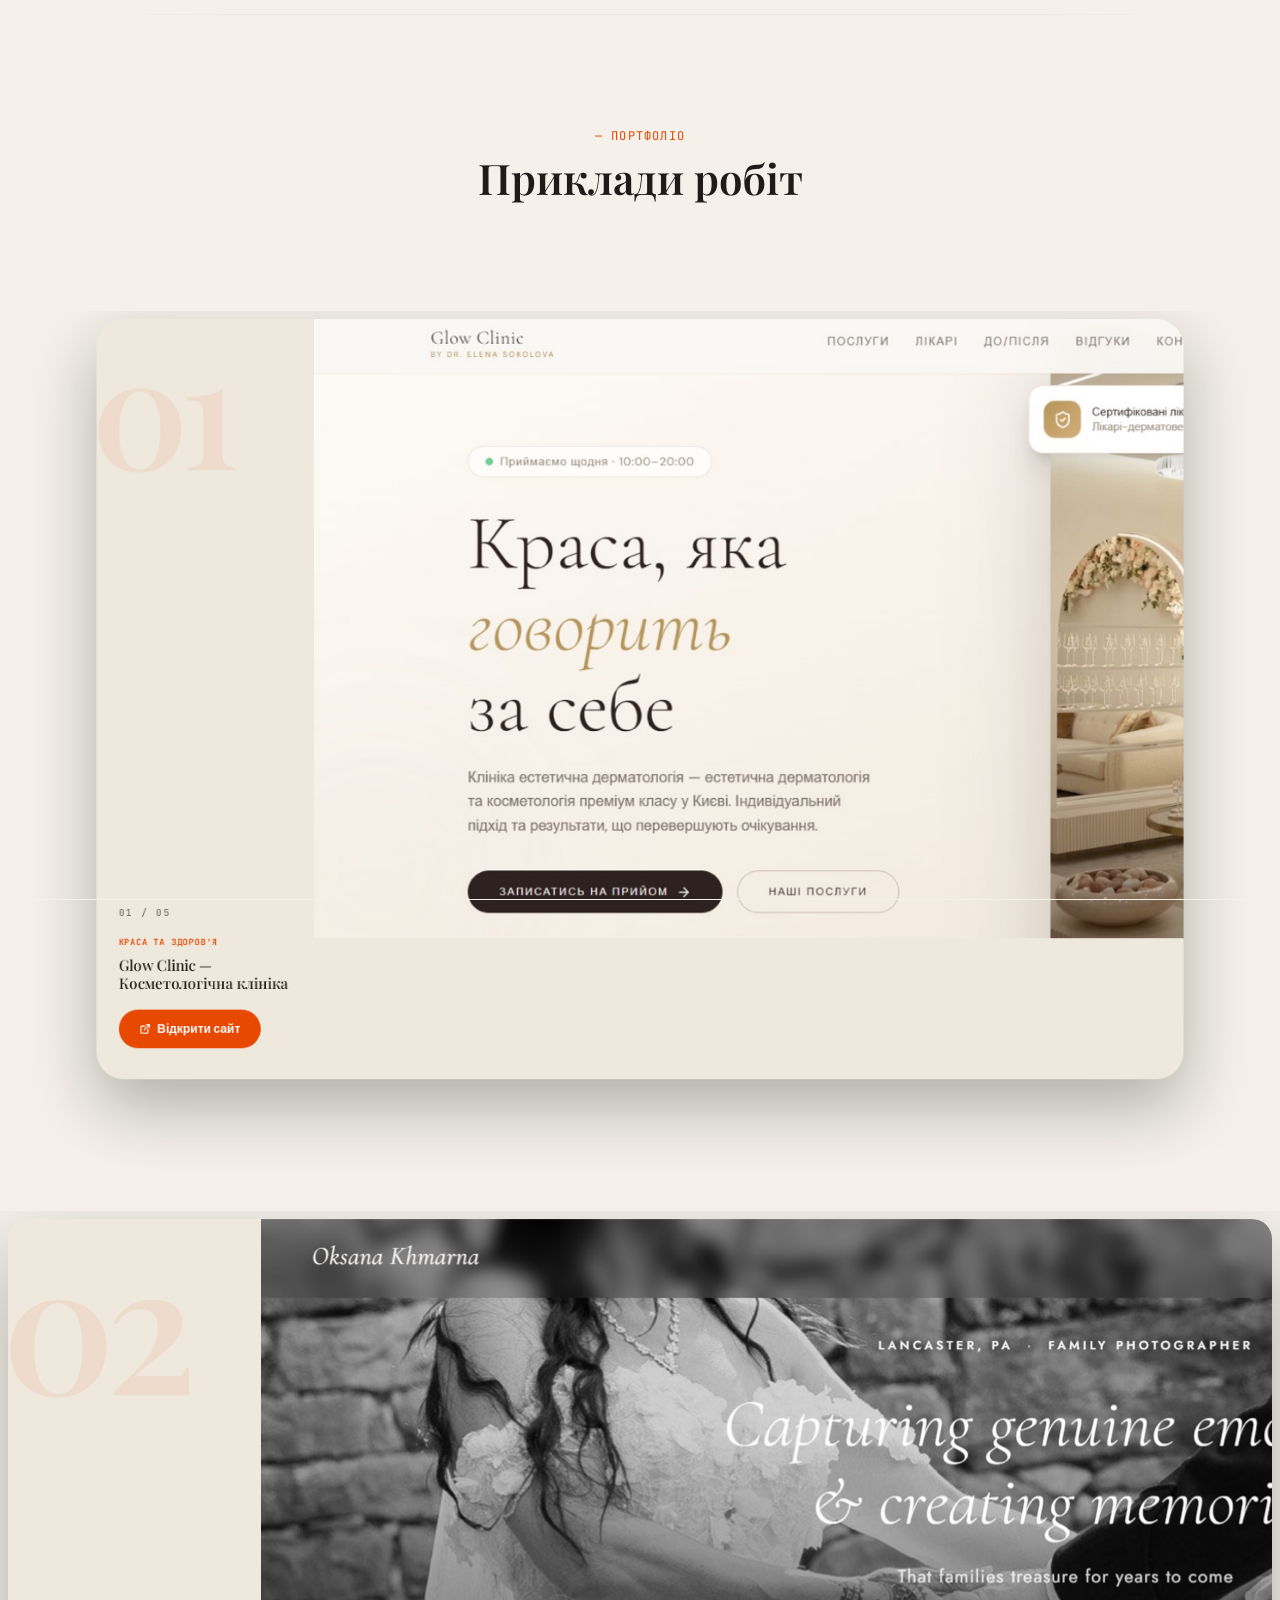
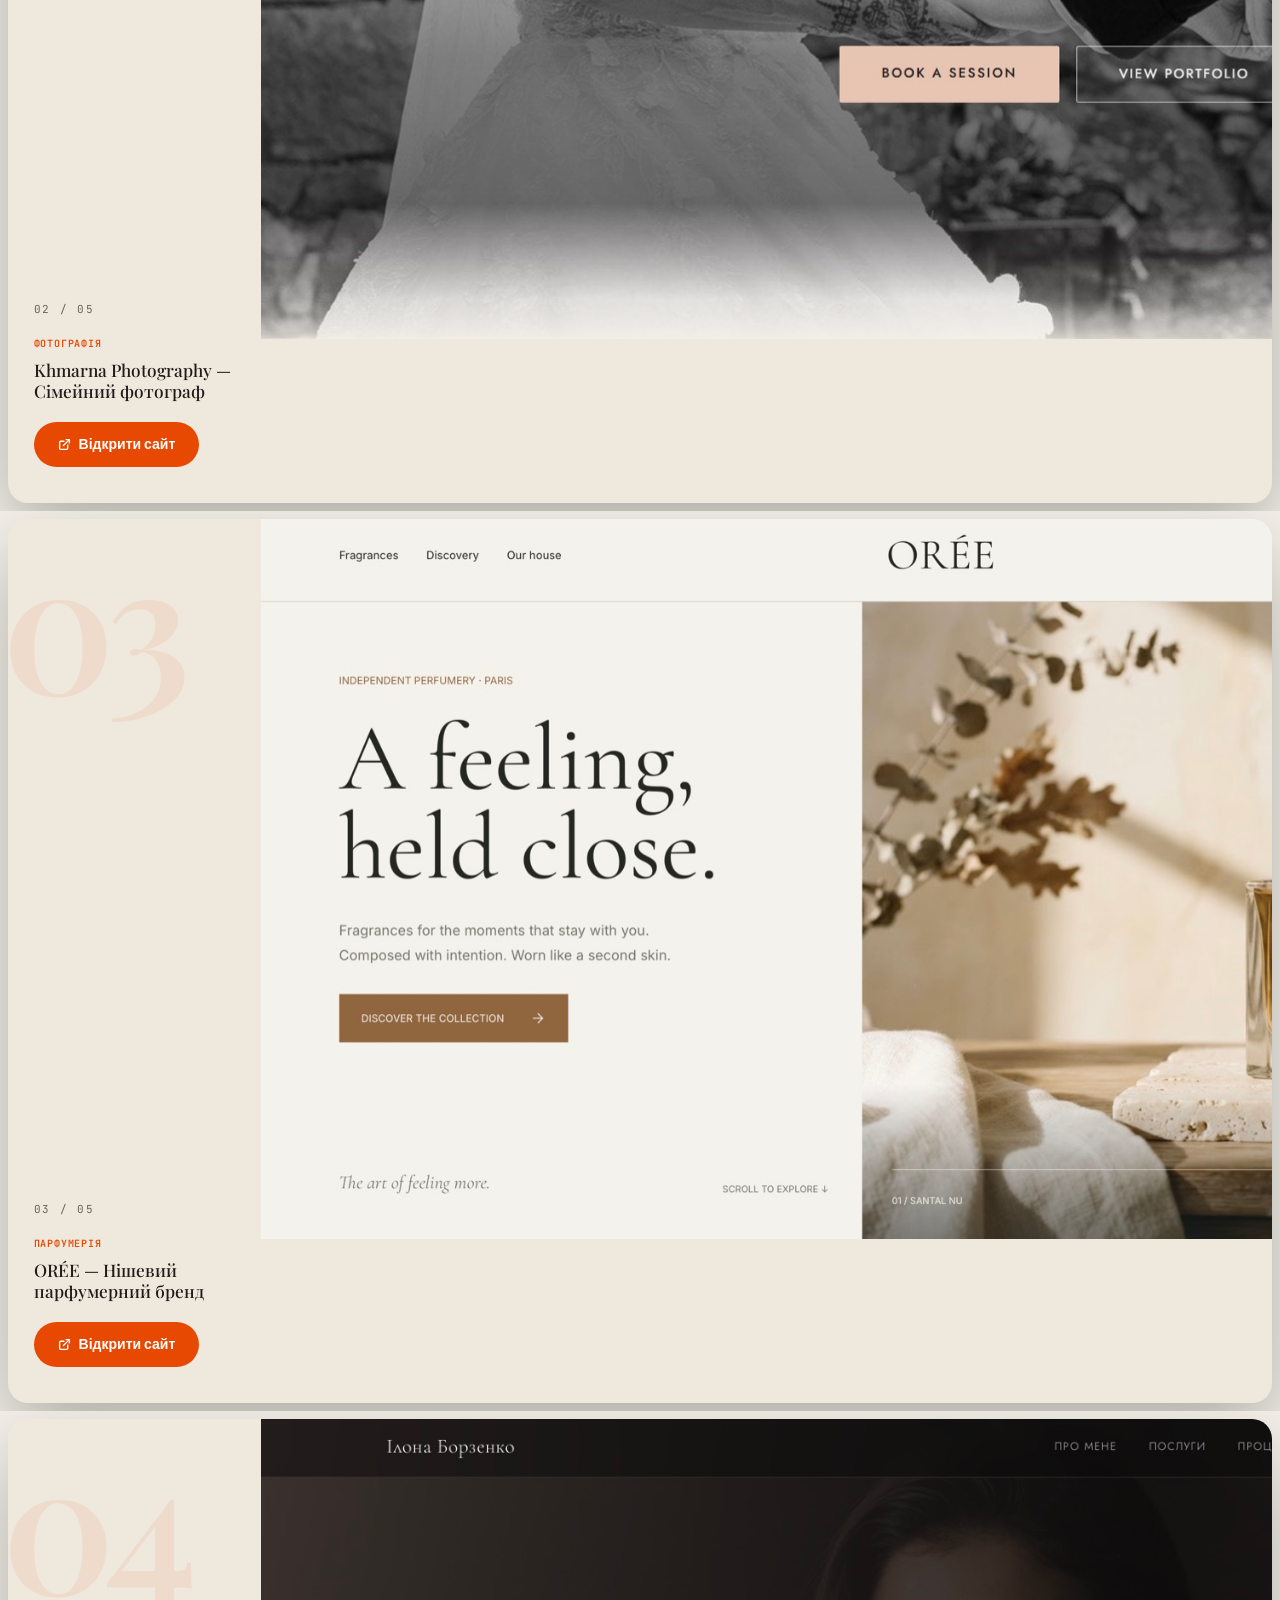
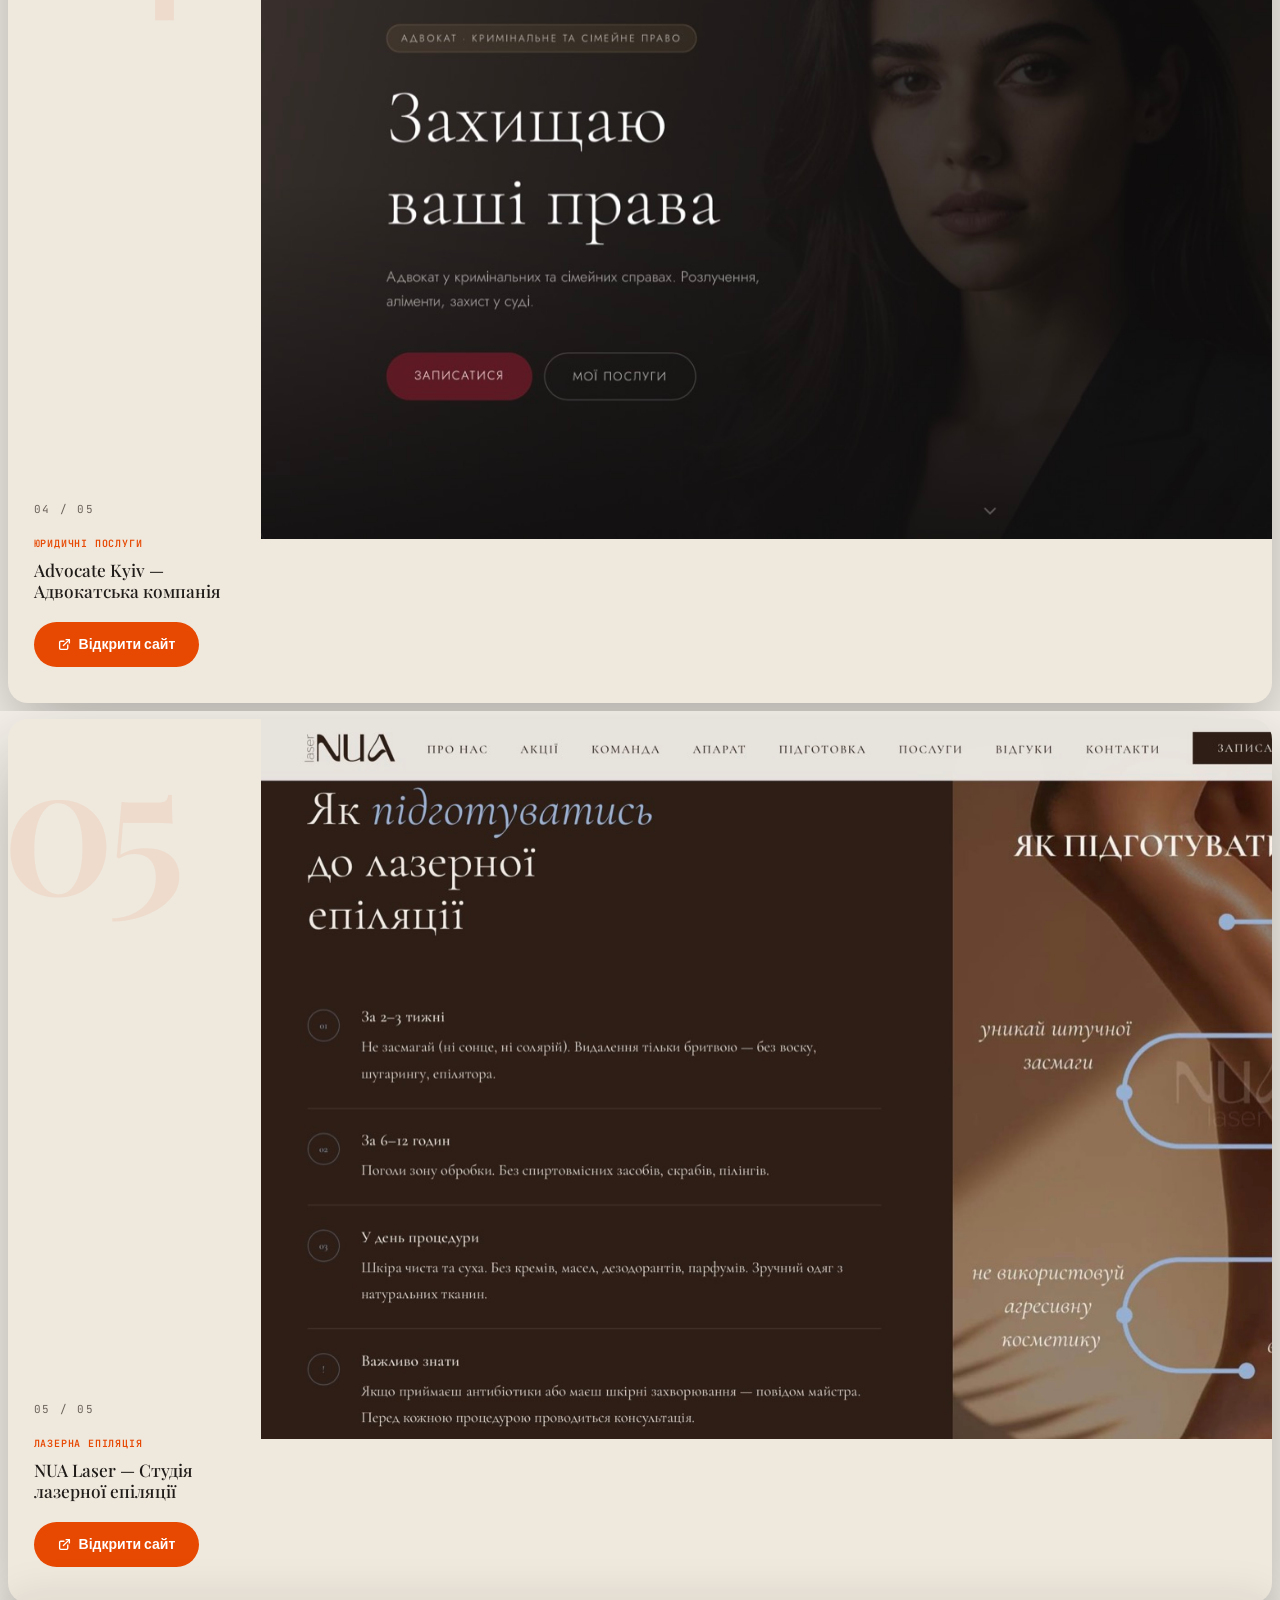
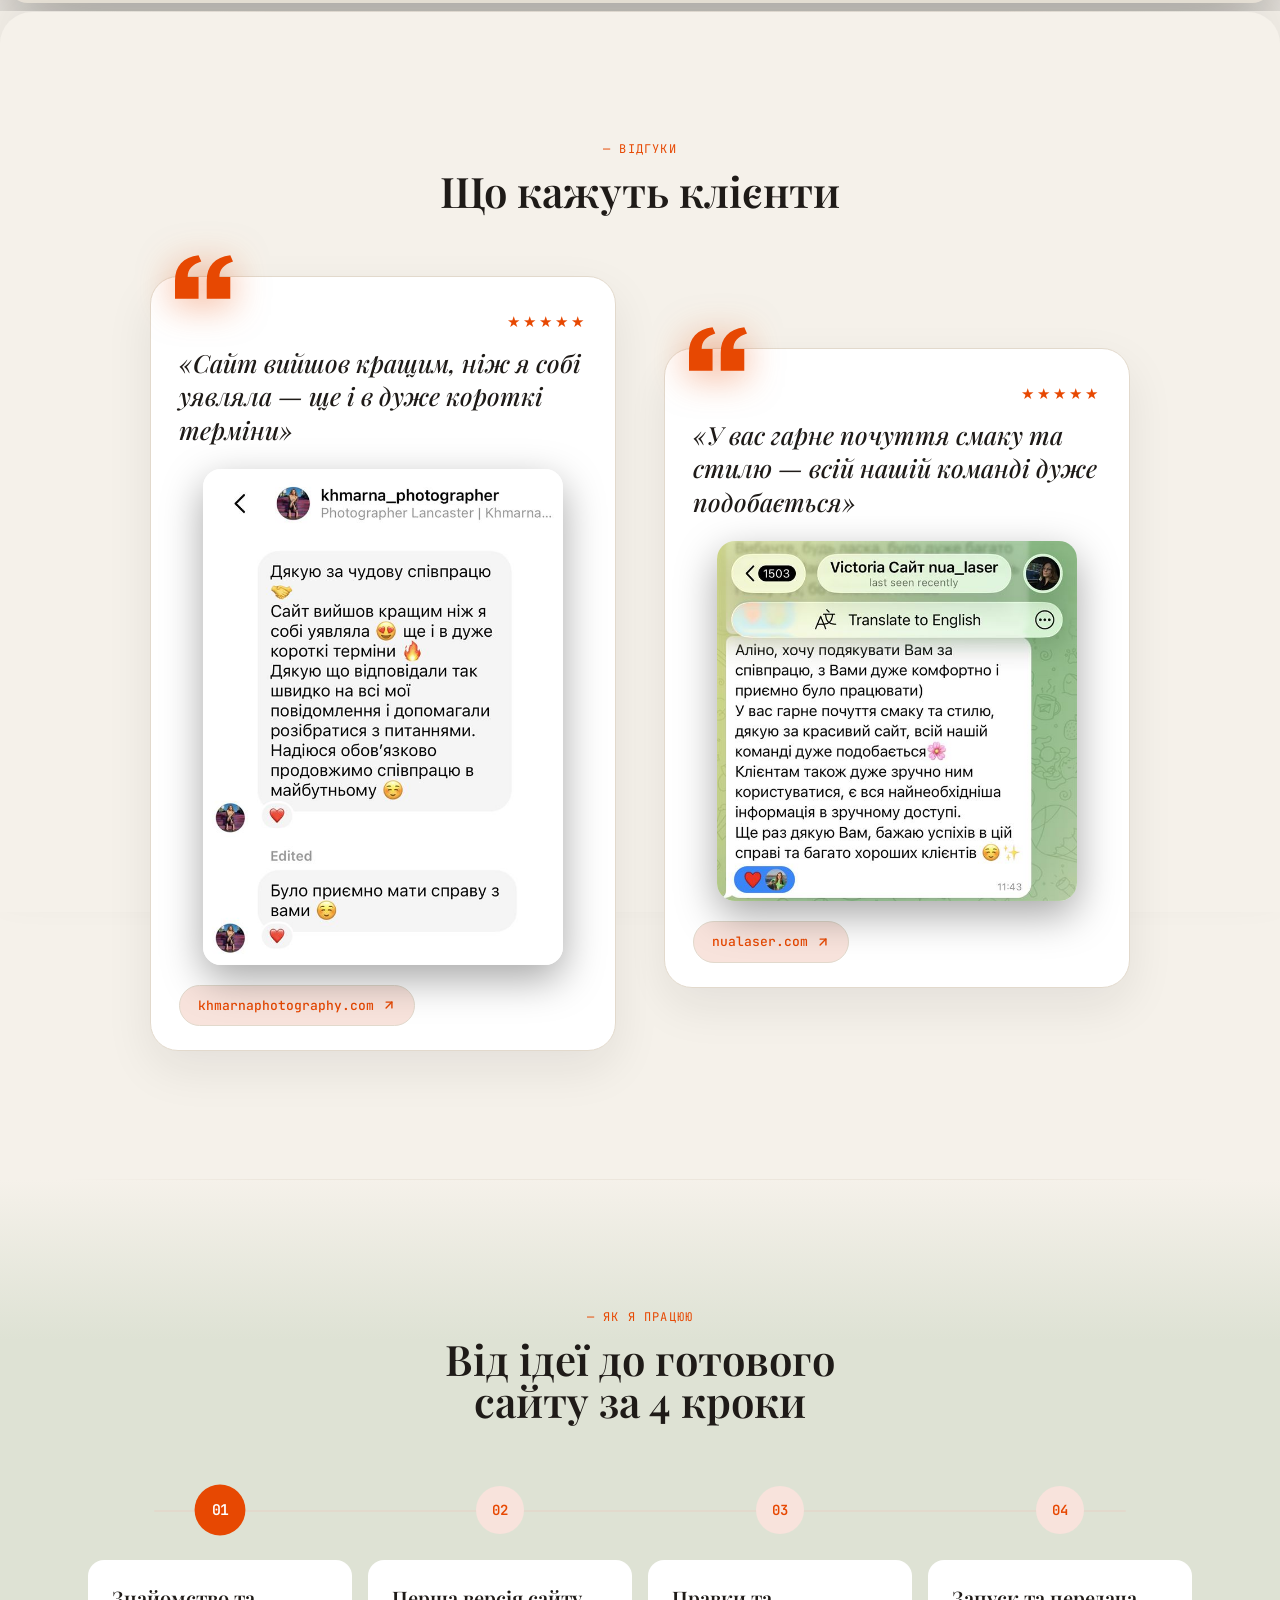
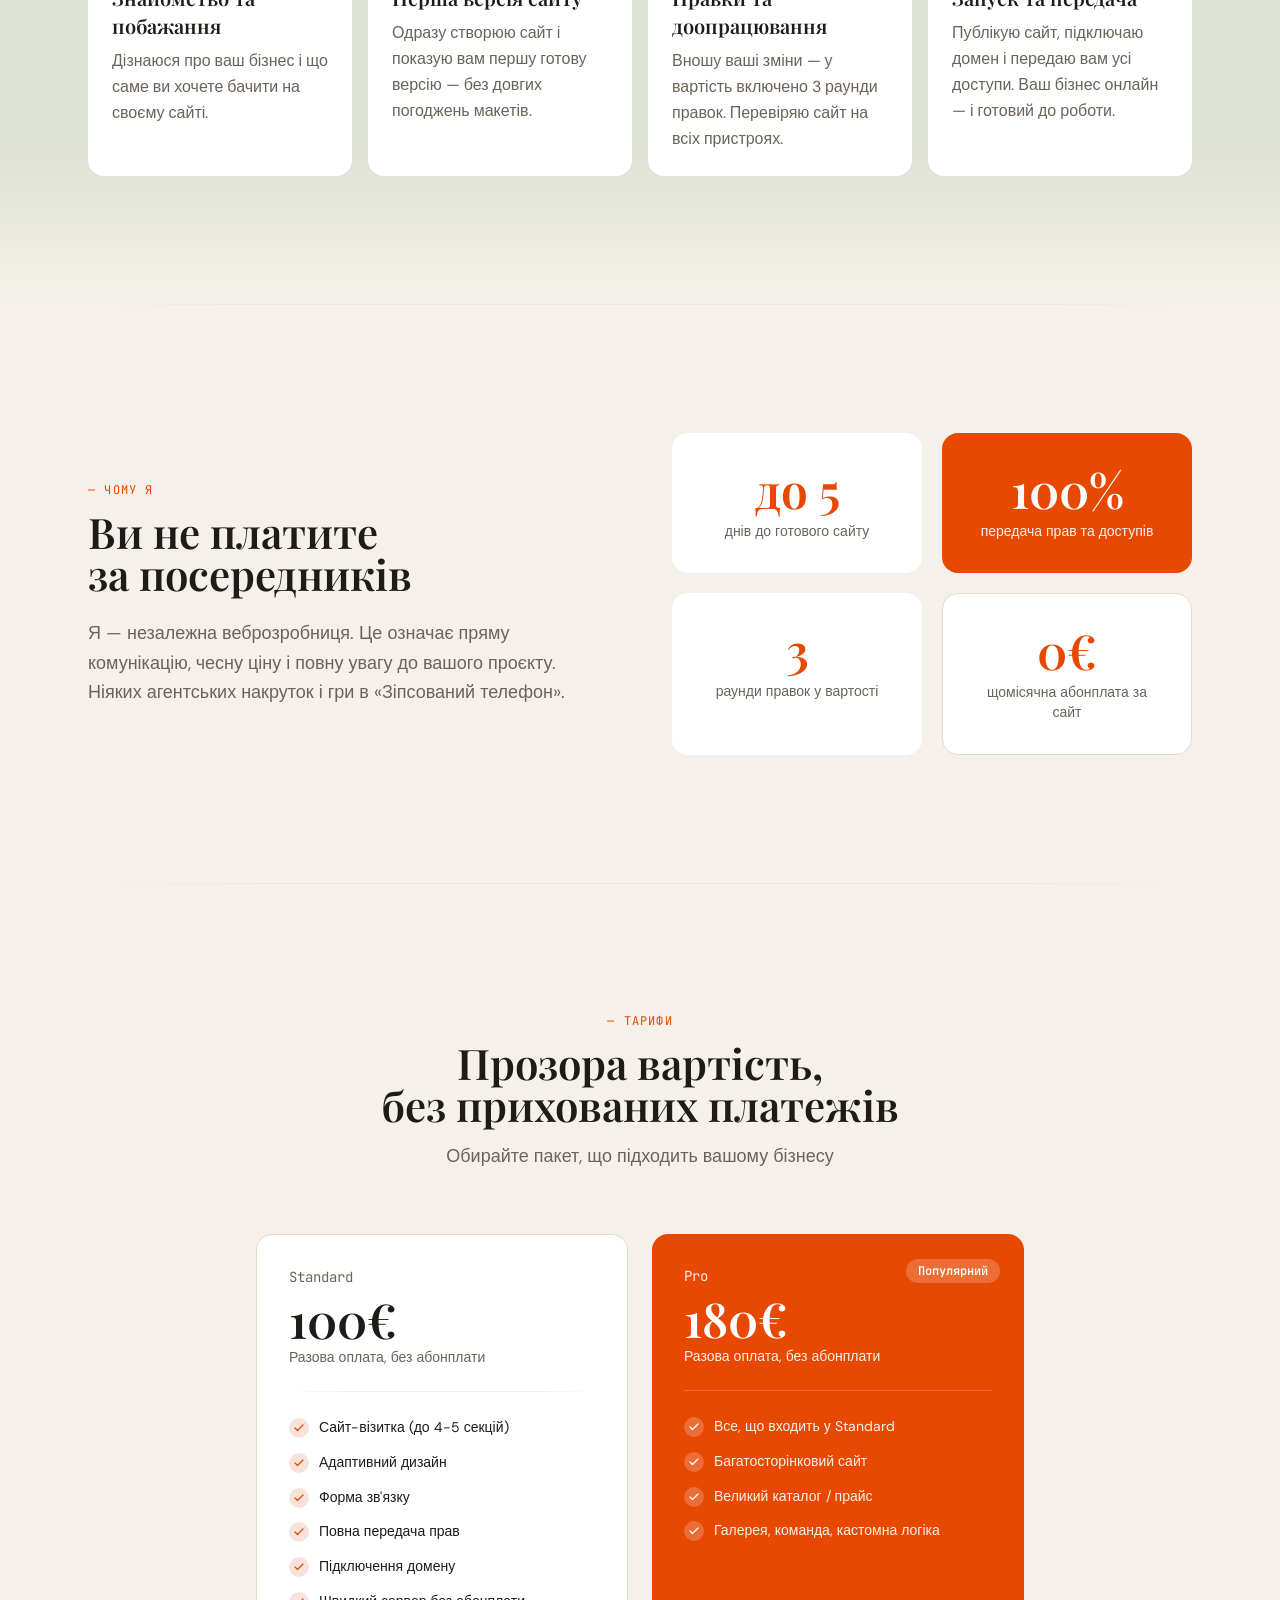
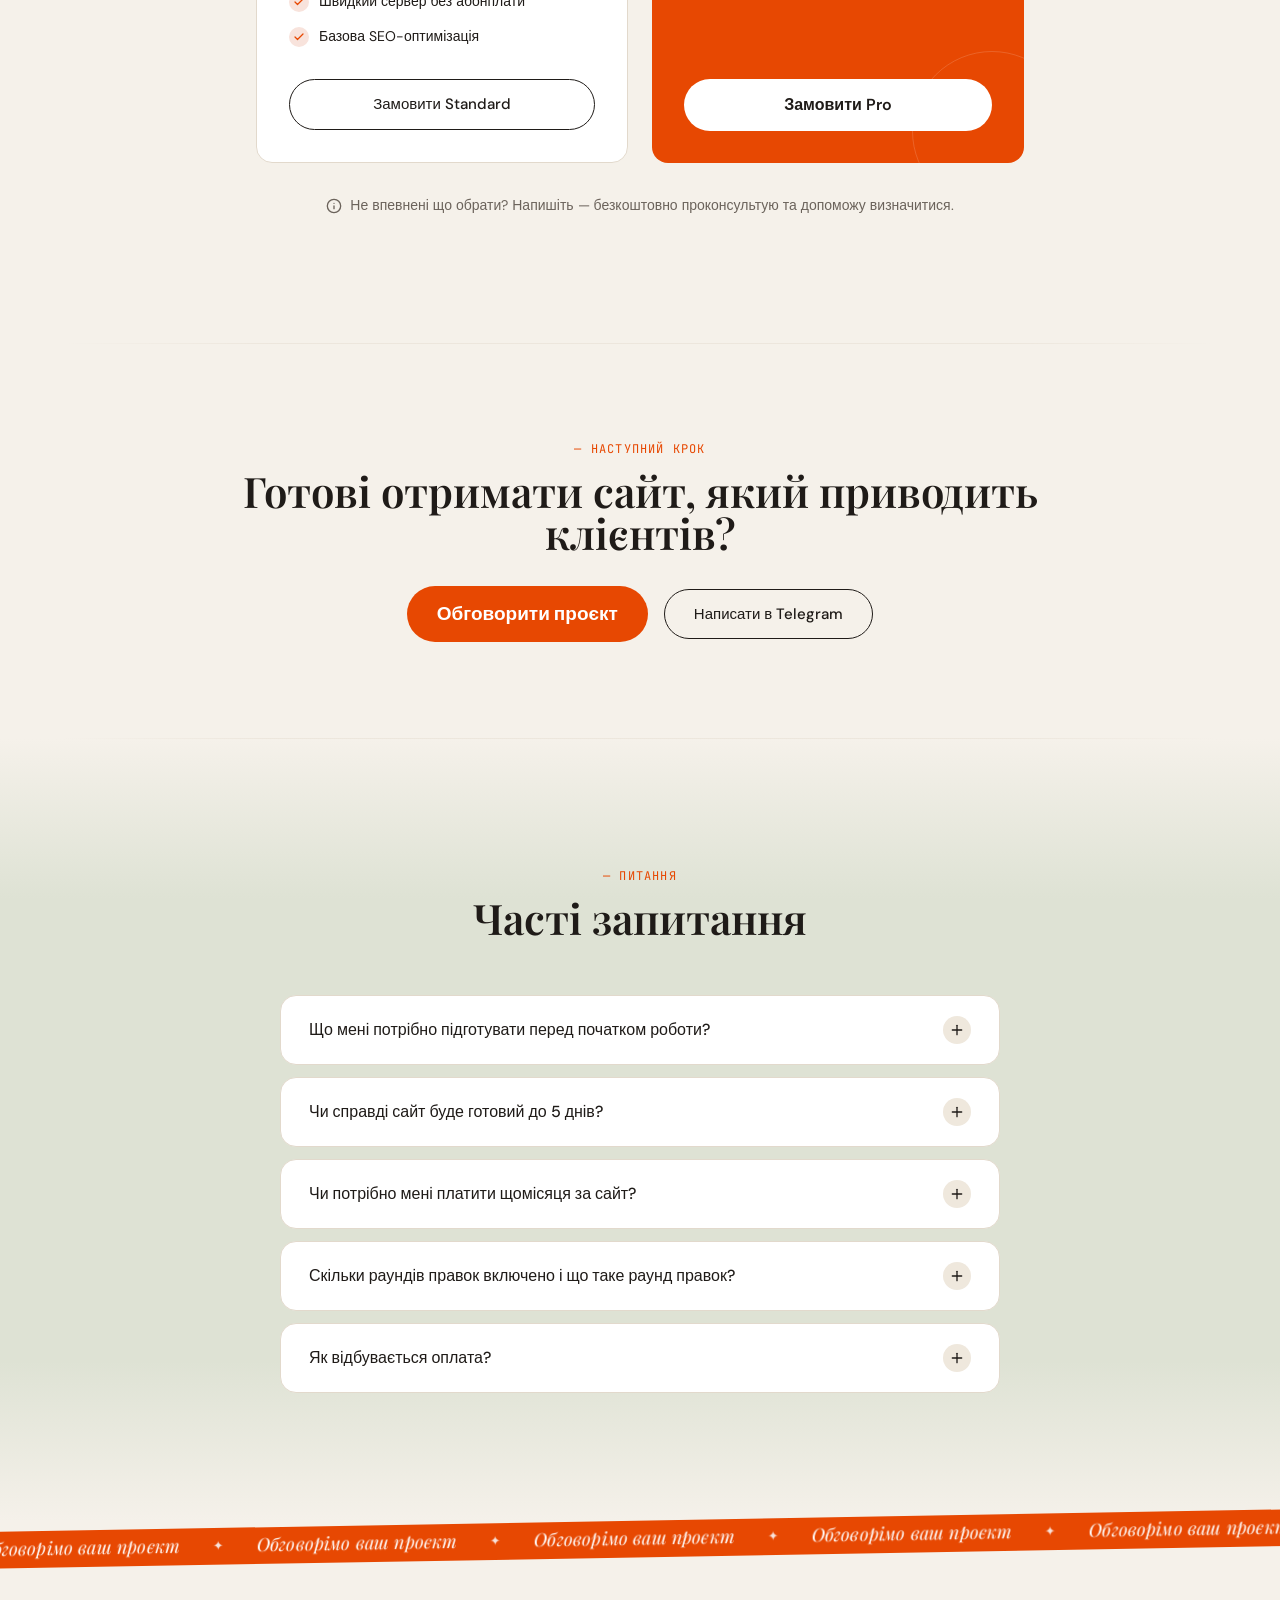
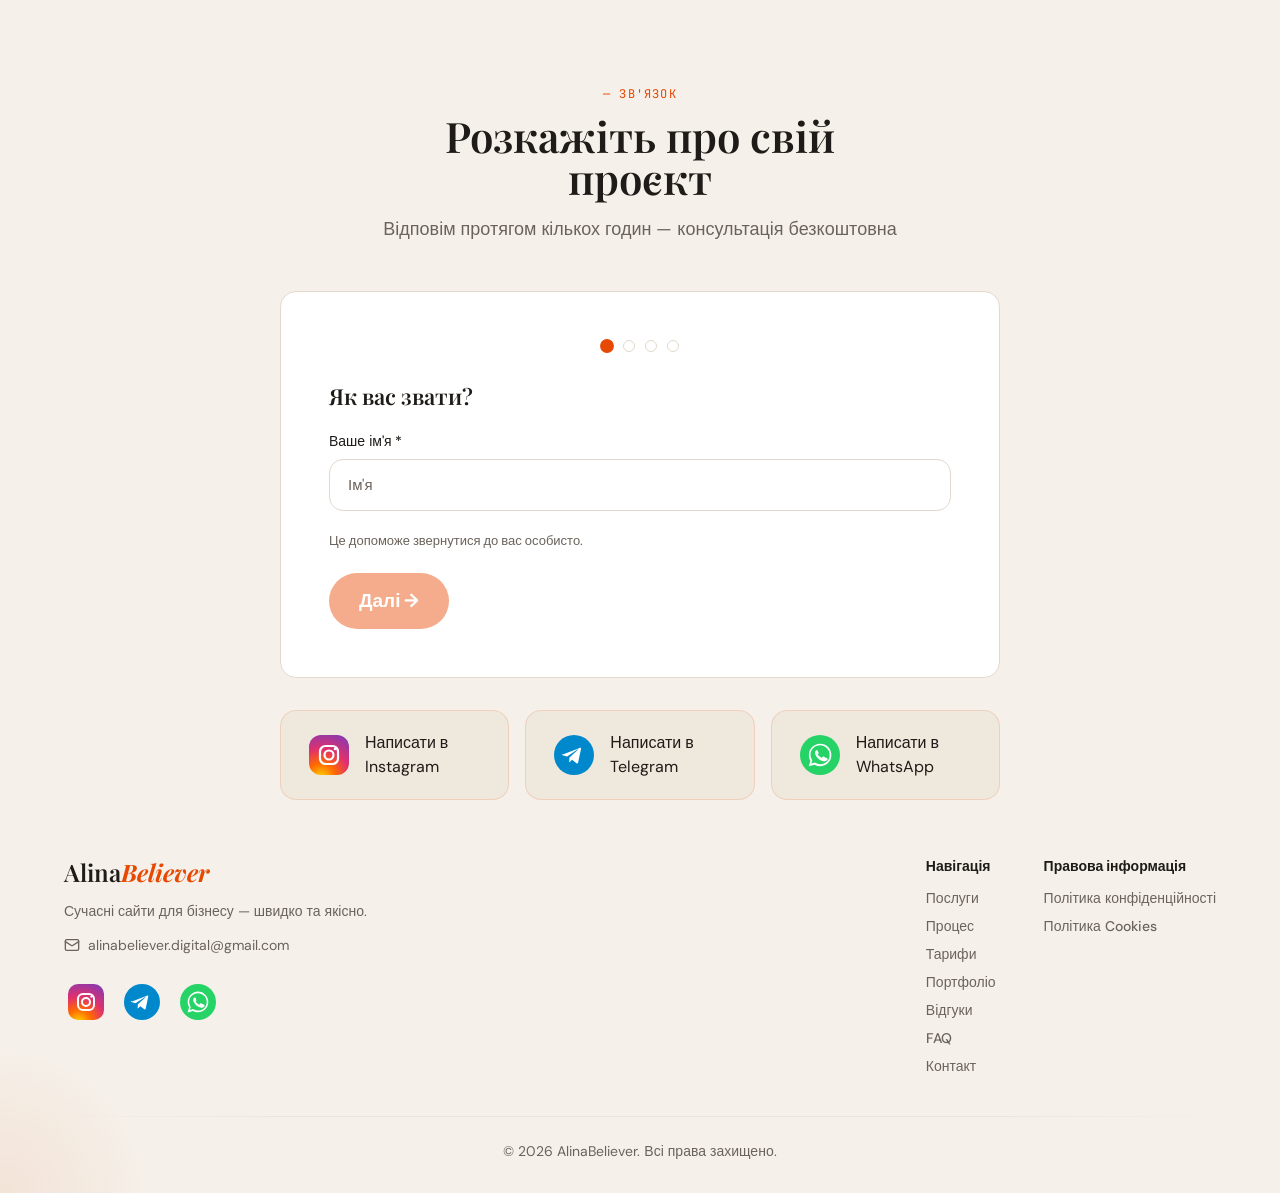
==== commit 54c527bf: "Update site: optimized images, built Tailwind CSS, favicons, analytics, new gallery - src/: latest i" ====
--- a/src/index.html
+++ b/src/index.html
@@ -3,6 +3,15 @@
 <head>
 <meta charset="UTF-8" />
 <meta name="viewport" content="width=device-width, initial-scale=1.0, minimum-scale=1.0" />
+<!-- Google tag (gtag.js) -->
+<script async src="https://www.googletagmanager.com/gtag/js?id=G-6J7KRHPVGK"></script>
+<script>
+  window.dataLayer = window.dataLayer || [];
+  function gtag(){dataLayer.push(arguments);}
+  gtag('js', new Date());
+
+  gtag('config', 'G-6J7KRHPVGK');
+</script>
 <!-- Primary SEO -->
 <title>AlinaBeliever — Сайти на замовлення до 5 днів</title>
 <meta name="description" content="Розробляю сучасні сайти для малого та середнього бізнесу — швидко, якісно, з повною передачею прав. Тарифи від 100€. Результат до 5 днів." />
@@ -22,7 +31,7 @@
 <meta property="og:image" content="https://alinabeliever.com/og-image.jpg" />
 <meta property="og:image:secure_url" content="https://alinabeliever.com/og-image.jpg" />
 <meta property="og:image:type" content="image/jpeg" />
-<meta property="og:image:width" content="1200" />
+<meta property="og:image:width" content="740" />
 <meta property="og:image:height" content="630" />
 <meta property="og:image:alt" content="AlinaBeliever — Сайти на замовлення до 5 днів" />
 <meta property="og:locale" content="uk_UA" />
@@ -35,16 +44,15 @@
 <meta name="twitter:image" content="https://alinabeliever.com/og-image.jpg" />
 <meta name="twitter:image:alt" content="AlinaBeliever — Сайти на замовлення до 5 днів" />
 <!-- Favicon -->
-<!-- Favicon: dark blue neon <A/> code tag -->
-<link rel="icon" type="image/svg+xml" href="data:image/svg+xml,%3Csvg xmlns='http://www.w3.org/2000/svg' viewBox='0 0 100 100'%3E%3Cdefs%3E%3Cfilter id='g' x='-20%25' y='-20%25' width='140%25' height='140%25'%3E%3CfeGaussianBlur in='SourceGraphic' stdDeviation='1.5' result='b'/%3E%3CfeMerge%3E%3CfeMergeNode in='b'/%3E%3CfeMergeNode in='SourceGraphic'/%3E%3C/feMerge%3E%3C/filter%3E%3CradialGradient id='bg' cx='50%25' cy='40%25' r='70%25'%3E%3Cstop offset='0%25' stop-color='%231A3A6A'/%3E%3Cstop offset='100%25' stop-color='%23071525'/%3E%3C/radialGradient%3E%3C/defs%3E%3Crect width='100' height='100' rx='20' fill='url(%23bg)'/%3E%3Ctext x='50' y='62' text-anchor='middle' font-family='monospace' font-size='32' font-weight='700' fill='white' filter='url(%23g)'%3E%26lt%3BA/%26gt%3B%3C/text%3E%3C/svg%3E" />
-<link rel="apple-touch-icon" href="data:image/svg+xml,%3Csvg xmlns='http://www.w3.org/2000/svg' viewBox='0 0 100 100'%3E%3Cdefs%3E%3Cfilter id='g' x='-20%25' y='-20%25' width='140%25' height='140%25'%3E%3CfeGaussianBlur in='SourceGraphic' stdDeviation='1.5' result='b'/%3E%3CfeMerge%3E%3CfeMergeNode in='b'/%3E%3CfeMergeNode in='SourceGraphic'/%3E%3C/feMerge%3E%3C/filter%3E%3CradialGradient id='bg' cx='50%25' cy='40%25' r='70%25'%3E%3Cstop offset='0%25' stop-color='%231A3A6A'/%3E%3Cstop offset='100%25' stop-color='%23071525'/%3E%3C/radialGradient%3E%3C/defs%3E%3Crect width='100' height='100' rx='20' fill='url(%23bg)'/%3E%3Ctext x='50' y='62' text-anchor='middle' font-family='monospace' font-size='32' font-weight='700' fill='white' filter='url(%23g)'%3E%26lt%3BA/%26gt%3B%3C/text%3E%3C/svg%3E" />
-<link rel="preload" href="style.css" as="style">
-<link rel="preload" href="photo.jpg" as="image" fetchpriority="high">
+<link rel="icon" href="/favicon.svg" type="image/svg+xml">
+<link rel="icon" href="/favicon.ico" sizes="any">
+<link rel="apple-touch-icon" href="/apple-touch-icon.png">
+<link rel="manifest" href="/site.webmanifest">
+<meta name="theme-color" content="#F5F1EA">
+<link rel="preload" href="photo-opt.jpg" as="image" fetchpriority="high">
 <link rel="dns-prefetch" href="https://formspree.io">
+<link rel="dns-prefetch" href="https://www.googletagmanager.com">
 <link rel="dns-prefetch" href="https://fonts.gstatic.com">
-<link rel="dns-prefetch" href="https://www.google.com">
-<link rel="stylesheet" href="style.css" />
-<script src="https://www.google.com/recaptcha/api.js" async defer></script>
 <!-- Schema.org structured data -->
 <script type="application/ld+json">
 {
@@ -56,25 +64,43 @@
 "name": "Аліна Кондратенко",
 "alternateName": "AlinaBeliever",
 "url": "https://alinabeliever.com",
+"image": "https://alinabeliever.com/photo-opt.jpg",
 "email": "alinabeliever.digital@gmail.com",
 "sameAs": [
 "https://www.instagram.com/alina.believer",
 "https://t.me/alina_believer"
 ],
-"jobTitle": "Веброзробник",
+"jobTitle": "Веброзробниця"
+},
+{
+"@type": "ProfessionalService",
+"@id": "https://alinabeliever.com/#service",
+"name": "AlinaBeliever",
+"url": "https://alinabeliever.com",
+"image": "https://alinabeliever.com/og-image.jpg",
+"email": "alinabeliever.digital@gmail.com",
 "description": "Розробляю сучасні сайти для малого та середнього бізнесу — швидко, якісно, з повною передачею прав.",
-"offers": [
+"founder": { "@id": "https://alinabeliever.com/#person" },
+"priceRange": "€100–€180",
+"areaServed": ["UA", "EU"],
+"sameAs": [
+"https://www.instagram.com/alina.believer",
+"https://t.me/alina_believer"
+],
+"makesOffer": [
 {
 "@type": "Offer",
 "name": "Standard",
 "price": "<!--BUILD:SCHEMA_PRICE_STANDARD-->100<!--/BUILD:SCHEMA_PRICE_STANDARD-->",
-"priceCurrency": "EUR"
+"priceCurrency": "EUR",
+"itemOffered": { "@type": "Service", "name": "Сайт-візитка (до 4-5 секцій)" }
 },
 {
 "@type": "Offer",
 "name": "Pro",
 "price": "<!--BUILD:SCHEMA_PRICE_PRO-->180<!--/BUILD:SCHEMA_PRICE_PRO-->",
-"priceCurrency": "EUR"
+"priceCurrency": "EUR",
+"itemOffered": { "@type": "Service", "name": "Багатосторінковий сайт" }
 }
 ]
 },
@@ -111,7 +137,7 @@
 "name": "Скільки раундів правок включено і що таке раунд правок?",
 "acceptedAnswer": {
 "@type": "Answer",
-"text": "У вартість включено 3 раунди правок. Один раунд — це коли ви надсилаєте всі побажання та зауваження одним списком, а я їх вношу. Наступний раунд починається після того, як ви переглянули оновлену версію."
+"text": "У вартість включено 3 раунди правок. Один раунд — це коли ви надсилаєте всі побажання та зауваження одним списком, а я їх вношу. Наступний раунд починається після того, як ви переглянули оновлену версію. Додатковий раунд правок коштує 30 €."
 }
 },
 {
@@ -127,62 +153,36 @@
 ]
 }
 </script>
-<script src="https://cdn.tailwindcss.com"></script>
-<script>tailwind.config = {
-theme: {
-extend: {
-fontFamily: {
-display: ['Playfair Display', 'serif'],
-body: ['DM Sans', 'sans-serif'],
-mono: ['DM Mono', 'monospace'],
-},
-colors: {
-ink: '#FFFFFF',
-cream: '#011635',
-stone: '#474973',
-muted: '#FFFFFF',
-accent: '#6C63FF',
-'accent-light': '#1A1830',
-},
-animation: {
-'fade-up': 'fadeUp 0.7s ease forwards',
-'fade-in': 'fadeIn 0.6s ease forwards',
-'slide-right': 'slideRight 0.6s ease forwards',
-'float': 'float 6s ease-in-out infinite',
-},
-keyframes: {
-fadeUp: {
-'0%': { opacity: 0, transform: 'translateY(30px)' },
-'100%': { opacity: 1, transform: 'translateY(0)' },
-},
-fadeIn: {
-'0%': { opacity: 0 },
-'100%': { opacity: 1 },
-},
-slideRight: {
-'0%': { opacity: 0, transform: 'translateX(-20px)' },
-'100%': { opacity: 1, transform: 'translateX(0)' },
-},
-float: {
-'0%, 100%': { transform: 'translateY(0px)' },
-'50%': { transform: 'translateY(-12px)' },
-},
-},
-}
-}
-}</script>
 <link rel="preconnect" href="https://fonts.googleapis.com" />
 <link rel="preconnect" href="https://fonts.gstatic.com" crossorigin />
-<link href="https://fonts.googleapis.com/css2?family=Playfair+Display:wght@400;500;600;700&family=DM+Sans:wght@300;400;500;600;700&family=DM+Mono:wght@400;500;600&display=swap" rel="stylesheet" />
-<style>*{scroll-behavior:smooth}html{overflow-x:clip}body{background-color:#011635;color:#FFFFFF;font-family:'DM Sans',sans-serif;overflow-x:clip;max-width:100vw;-webkit-font-smoothing:antialiased;-moz-osx-font-smoothing:grayscale;text-rendering:optimizeLegibility;font-kerning:normal}button,input,select,textarea{font-family:inherit}.grain{display:none;position:fixed;inset:0;pointer-events:none;z-index:100;opacity:0.03;background-image:url("data:image/svg+xml,%3Csvg viewBox='0 0 256 256' xmlns='http://www.w3.org/2000/svg'%3E%3Cfilter id='noise'%3E%3CfeTurbulence type='fractalNoise' baseFrequency='0.9' numOctaves='4' stitchTiles='stitch'/%3E%3C/filter%3E%3Crect width='100%25' height='100%25' filter='url(%23noise)'/%3E%3C/svg%3E")}.hero-bg{background:radial-gradient(ellipse 80% 60% at 50% 0%,#6C63FF18 0%,transparent 70%),radial-gradient(ellipse 50% 40% at 90% 80%,#6C63FF10 0%,transparent 60%);touch-action:pan-y;overflow:clip}.tag{display:inline-flex;align-items:center;gap:6px;background:#FFFFFF10;border:1px solid #6C63FF40;border-radius:999px;padding:4px 14px;font-size:13px;font-family:'DM Mono',monospace;color:#FFFFFF}.card-hover{transition:transform 0.3s ease,box-shadow 0.3s ease}.card-hover:hover{transform:translateY(-4px);box-shadow:0 20px 60px rgba(108,99,255,0.2)}.btn-primary{background:#6C63FF;color:#FFFFFF;padding:14px 32px;border-radius:999px;font-weight:500;font-size:15px;transition:all 0.3s ease;display:inline-flex;align-items:center;gap:8px;cursor:pointer;border:none}.btn-primary:hover{background:#5A52E0;transform:translateY(-2px);box-shadow:0 8px 24px rgba(108,99,255,0.45)}.btn-outline{background:transparent;color:#FFFFFF;padding:14px 32px;border-radius:999px;font-weight:500;font-size:15px;border:1.5px solid #FFFFFF30;transition:all 0.3s ease;display:inline-flex;align-items:center;gap:8px;cursor:pointer}.btn-outline:hover{border-color:#6C63FF;background:#6C63FF15;transform:translateY(-2px)}.nav-link{color:#FFFFFF;font-size:14px;font-weight:500;transition:color 0.2s ease;text-decoration:none}.nav-link:hover{color:#6C63FF}.section-label{font-family:'DM Mono',monospace;font-size:12px;letter-spacing:0.1em;text-transform:uppercase;color:#6C63FF;margin-bottom:12px}.divider{border:none;border-top:1px solid #FFFFFF12}.process-step{counter-increment:step}.process-num{font-family:'DM Mono',monospace;font-size:11px;color:#6C63FF;margin-bottom:8px}.floating-badge{background:#1A1A2E;border-radius:16px;padding:10px 16px;box-shadow:0 8px 32px rgba(0,0,0,0.5);font-size:13px;font-weight:500;white-space:nowrap;color:#FFFFFF;border:1px solid #6C63FF25}.floating-badge:not(.static){position:absolute}.floating-badge.static{background:#474973;}.reveal{opacity:0;transform:translateY(22px);transition:opacity 0.65s ease,transform 0.65s ease}.reveal.visible{opacity:1;transform:none}.reveal-delay-1{transition-delay:0.1s}.reveal-delay-2{transition-delay:0.2s}.reveal-delay-3{transition-delay:0.3s}.form-input{width:100%;background:rgba(1,22,53,0.5);border:1.5px solid rgba(108,99,255,0.25);border-radius:14px;padding:14px 18px;font-family:'DM Sans',sans-serif;font-size:15px;color:#FFFFFF;transition:border-color 0.2s ease,box-shadow 0.2s ease;outline:none;resize:none}.form-input:focus{border-color:#6C63FF;box-shadow:0 0 0 3px rgba(108,99,255,0.2)}.form-input::placeholder{color:rgba(255,255,255,0.55)}.form-input.error{border-color:#E05555}#plan-group.error #plan-btn{border-color:#E05555}.error-msg{color:#E05555;font-size:12px;margin-top:4px;display:none}.error-msg.show{display:block}.success-banner{display:none;background:#6C63FF;color:#FFFFFF;padding:20px 28px;border-radius:16px;text-align:center}.success-banner.show{display:block}.lang-btn{background:none;border:none;cursor:pointer;font-family:'DM Mono',monospace;font-size:12px;font-weight:500;color:var(--muted);letter-spacing:0.08em;padding:4px 6px;border-radius:6px;transition:color 0.2s ease,background 0.2s ease}.lang-btn:hover{color:var(--ink)}.lang-btn.active-lang{color:#FFFFFF;background:rgba(255,255,255,0.12)}.mobile-cta-bar{display:none;position:fixed;bottom:calc(24px + env(safe-area-inset-bottom,0px));right:20px;z-index:60;width:fit-content;transition:opacity 0.3s ease}.mobile-cta-btn{display:inline-flex;align-items:center;gap:8px;background:#6C63FF;color:#FFFFFF;font-family:'DM Sans',sans-serif;font-size:14px;font-weight:500;padding:13px 22px;border-radius:999px;text-decoration:none;box-shadow:0 6px 28px rgba(108,99,255,0.5);transition:background 0.2s ease,transform 0.2s ease;white-space:nowrap}.mobile-cta-btn:active{transform:scale(0.97);background:#5A52E0;color:#FFFFFF}@media (max-width:767px){.mobile-cta-bar{display:block}#cookie-banner{bottom:calc(90px + env(safe-area-inset-bottom,0px));z-index:70}}#mobile-menu{display:none}#mobile-menu.open{display:flex}.plan-card{transition:all 0.3s ease}.plan-card.popular{background:#6C63FF;color:#FFFFFF}.check-item{display:flex;align-items:flex-start;gap:10px;margin-bottom:12px}.check-icon{flex-shrink:0;margin-top:2px}@keyframes marquee{from{transform:translateX(0)}to{transform:translateX(-50%)}}.marquee-track{display:flex;animation:marquee 80s linear infinite;width:max-content}.marquee-track:hover{animation-play-state:paused}.cursor-dot{width:8px;height:8px;background:#6C63FF;border-radius:50%;position:fixed;pointer-events:none;z-index:9999;transform:translate(-50%,-50%);transition:transform 0.1s ease;display:none}@media (min-width:1024px){.cursor-dot{display:block}}
+<link href="https://fonts.googleapis.com/css2?family=Playfair+Display:ital,wght@0,500;0,600;1,400;1,500;1,600;1,700&family=DM+Sans:wght@400;500;600;700&family=JetBrains+Mono:wght@400;500;600&display=swap" rel="stylesheet" />
+<style>
+.site-header{padding-top:12px!important;padding-bottom:12px!important;}
+@media(max-width:1023px){.site-header{padding-top:10px!important;padding-bottom:10px!important;}}
+</style>
+<style>*{scroll-behavior:smooth}html{overflow-x:clip}body{background-color:var(--bg);color:#FFFFFF;font-family:'DM Sans',sans-serif;overflow-x:clip;max-width:100vw;-webkit-font-smoothing:antialiased;-moz-osx-font-smoothing:grayscale;text-rendering:optimizeLegibility;font-kerning:normal}button,input,select,textarea{font-family:inherit}.grain{display:none;position:fixed;inset:0;pointer-events:none;z-index:100;opacity:0.03;
+background-image:url("data:image/svg+xml,%3Csvg viewBox='0 0 256 256' xmlns='http://www.w3.org/2000/svg'%3E%3Cfilter id='noise'%3E%3CfeTurbulence type='fractalNoise' baseFrequency='0.9' numOctaves='4' stitchTiles='stitch'/%3E%3C/filter%3E%3Crect width='100%25' height='100%25' filter='url(%23noise)'/%3E%3C/svg%3E")}.hero-bg{background:radial-gradient(ellipse 80% 60% at 50% 0%,color-mix(in srgb,var(--accent) 9.4%,transparent) 0%,transparent 70%),radial-gradient(ellipse 50% 40% at 90% 80%,color-mix(in srgb,var(--accent) 6.3%,transparent) 0%,transparent 60%);touch-action:pan-y;overflow:clip}.tag{display:inline-flex;align-items:center;gap:6px;background:#FFFFFF10;border:1px solid color-mix(in srgb,var(--accent) 25%,transparent);border-radius:999px;padding:4px 14px;font-size:13px;font-family:'JetBrains Mono',monospace;color:#FFFFFF}.card-hover{transition:transform 0.3s ease,box-shadow 0.3s ease}.card-hover:hover{transform:translateY(-4px);box-shadow:0 20px 60px color-mix(in srgb,var(--accent) 20%,transparent)}.btn-primary{background:var(--accent);color:#FFFFFF;padding:14px 32px;border-radius:999px;font-weight:500;font-size:15px;transition:all 0.3s ease;display:inline-flex;align-items:center;gap:8px;cursor:pointer;border:none}.btn-primary:hover{background:var(--accent-hover);transform:translateY(-2px);box-shadow:0 8px 24px color-mix(in srgb,var(--accent) 45%,transparent)}.btn-outline{background:transparent;color:#FFFFFF;padding:14px 32px;border-radius:999px;font-weight:500;font-size:15px;border:1.5px solid #FFFFFF30;transition:all 0.3s ease;display:inline-flex;align-items:center;gap:8px;cursor:pointer}.btn-outline:hover{border-color:var(--accent);background:color-mix(in srgb,var(--accent) 8.2%,transparent);transform:translateY(-2px)}.nav-link{color:#FFFFFF;font-size:14px;font-weight:500;transition:color 0.2s ease;text-decoration:none}.nav-link:hover{color:var(--accent)}.section-label{font-family:'JetBrains Mono',monospace;font-size:12px;letter-spacing:0.1em;text-transform:uppercase;color:var(--accent);margin-bottom:12px}.divider{border:none;border-top:1px solid #FFFFFF12}.process-step{counter-increment:step}.process-num{font-family:'JetBrains Mono',monospace;font-size:11px;color:var(--accent);margin-bottom:8px}.floating-badge{background:var(--surface);border-radius:16px;padding:10px 16px;box-shadow:0 8px 32px rgba(0,0,0,0.5);font-size:13px;font-weight:500;white-space:nowrap;color:#FFFFFF;border:1px solid color-mix(in srgb,var(--accent) 14.5%,transparent)}.floating-badge:not(.static){position:absolute}.floating-badge.static{background:var(--bg-alt);}.reveal{opacity:0;transform:translateY(22px);transition:opacity 0.65s ease,transform 0.65s ease}.reveal.visible{opacity:1;transform:none}.reveal-delay-1{transition-delay:0.1s}.reveal-delay-2{transition-delay:0.2s}.reveal-delay-3{transition-delay:0.3s}.form-input{width:100%;background:rgba(31,27,24,0.5);border:1.5px solid color-mix(in srgb,var(--accent) 25%,transparent);border-radius:14px;padding:14px 18px;font-family:'DM Sans',sans-serif;font-size:15px;color:#FFFFFF;transition:border-color 0.2s ease,box-shadow 0.2s ease;outline:none;resize:none}.form-input:focus{border-color:var(--accent);box-shadow:0 0 0 3px color-mix(in srgb,var(--accent) 20%,transparent)}.form-input::placeholder{color:rgba(255,255,255,0.55)}.form-input.error{border-color:#E05555}#plan-group.error #plan-btn{border-color:#E05555}.error-msg{color:#E05555;font-size:12px;margin-top:4px;display:none}.error-msg.show{display:block}.success-banner{display:none;background:var(--accent);color:#FFFFFF;padding:20px 28px;border-radius:16px;text-align:center}.success-banner.show{display:block}.lang-btn{background:none;border:none;cursor:pointer;font-family:'JetBrains Mono',monospace;font-size:12px;font-weight:500;color:var(--muted);letter-spacing:0.08em;padding:4px 6px;border-radius:6px;transition:color 0.2s ease,background 0.2s ease}.lang-btn:hover{color:var(--ink)}.lang-btn.active-lang{color:#FFFFFF;background:rgba(255,255,255,0.12)}.mobile-cta-bar{display:none;position:fixed;bottom:calc(24px + env(safe-area-inset-bottom,0px));right:20px;z-index:60;width:fit-content;transition:opacity 0.3s ease}.mobile-cta-btn{display:inline-flex;align-items:center;gap:8px;background:var(--accent);color:#FFFFFF;font-family:'DM Sans',sans-serif;font-size:14px;font-weight:500;padding:13px 22px;border-radius:999px;text-decoration:none;box-shadow:0 6px 28px color-mix(in srgb,var(--accent) 50%,transparent);transition:background 0.2s ease,transform 0.2s ease;white-space:nowrap}.mobile-cta-btn:active{transform:scale(0.97);background:var(--accent-hover);color:#FFFFFF}@media (max-width:767px){.mobile-cta-bar{display:block}#cookie-banner{bottom:calc(90px + env(safe-area-inset-bottom,0px));z-index:70}}#mobile-menu{display:none}#mobile-menu.open{display:flex}.plan-card{transition:all 0.3s ease}.plan-card.popular{background:var(--accent);color:#FFFFFF}.check-item{display:flex;align-items:flex-start;gap:10px;margin-bottom:12px}.check-icon{flex-shrink:0;margin-top:2px}@keyframes marquee{from{transform:translateX(0)}to{transform:translateX(-50%)}}.marquee-track{display:flex;animation:marquee 80s linear infinite;width:max-content}.marquee-track:hover{animation-play-state:paused}.cursor-dot,.cursor-ring{position:fixed;top:0;left:0;z-index:9999;display:none;border-radius:50%;pointer-events:none;opacity:0;will-change:transform}
+.cursor-dot{width:6px;height:6px;margin:-3px 0 0 -3px;background:var(--accent);transition:opacity .2s ease,background-color .2s ease}
+.cursor-ring{width:34px;height:34px;margin:-17px 0 0 -17px;border:1.5px solid color-mix(in srgb,var(--accent) 55%,transparent);transition:opacity .2s ease,width .3s cubic-bezier(.23,1,.32,1),height .3s cubic-bezier(.23,1,.32,1),margin .3s cubic-bezier(.23,1,.32,1),background-color .3s ease,border-color .3s ease}
+.cursor-dot.is-visible,.cursor-ring.is-visible{opacity:1}
+.cursor-ring.is-hover{width:56px;height:56px;margin:-28px 0 0 -28px;border-color:var(--accent);background-color:color-mix(in srgb,var(--accent) 8%,transparent)}
+.cursor-ring.is-pressed{width:26px;height:26px;margin:-13px 0 0 -13px}
+.cursor-dot.is-inverted{background:#fff}
+.cursor-ring.is-inverted{border-color:rgba(255,255,255,.8)}
+.cursor-ring.is-inverted.is-hover{border-color:#fff;background-color:rgba(255,255,255,.18)}
+.cursor-dot.is-hover,.cursor-dot.is-hidden,.cursor-ring.is-hidden{opacity:0}
+@media (hover:hover) and (pointer:fine){.cursor-dot,.cursor-ring{display:block}}
+html.has-custom-cursor,html.has-custom-cursor *{cursor:none!important}
+html.has-custom-cursor input:not([type="radio"]):not([type="checkbox"]),html.has-custom-cursor textarea{cursor:text!important}
 /* ─── PORTFOLIO SCROLL STACK ─── */
-.port-stack-wrap{height:calc(/*BUILD:GALLERY_COUNT*/4/*/BUILD:GALLERY_COUNT*/ * 100vh);}
+.port-stack-wrap{height:calc(/*BUILD:GALLERY_COUNT*/5/*/BUILD:GALLERY_COUNT*/ * 100vh);}
 .port-stack-item{position:sticky;top:0;height:100vh;overflow:hidden;will-change:transform;}
 /*BUILD:GALLERY_ZINDEX_START*/
 .port-stack-item:nth-child(1){z-index:1;}
 .port-stack-item:nth-child(2){z-index:2;}
 .port-stack-item:nth-child(3){z-index:3;}
 .port-stack-item:nth-child(4){z-index:4;}
+.port-stack-item:nth-child(5){z-index:5;}
 /*BUILD:GALLERY_ZINDEX_END*/
 .port-stack-card{
   position:absolute;inset:8px;
@@ -191,55 +191,53 @@
   display:flex;transform-origin:top center;will-change:transform;
 }
 /* Per-card backgrounds (same for every card, any count) */
-.port-stack-item .port-stack-card{background:#011635;}
+.port-stack-item .port-stack-card{background:var(--bg);}
 /* Info panel */
 .port-split-info{
-  width:35%;flex-shrink:0;
+  width:20%;flex-shrink:0;
   display:flex;flex-direction:column;justify-content:flex-end;
-  padding:48px 40px;position:relative;overflow:hidden;
+  padding:36px clamp(16px,2vw,28px);position:relative;overflow:hidden;
 }
 /* Big decorative number behind text */
 .port-deco-num{
-  position:absolute;bottom:-10px;left:-6px;
+  position:absolute;top:12px;left:-6px;
   font-family:'Playfair Display',serif;
   font-size:clamp(100px,14vw,200px);font-weight:600;line-height:1;
   pointer-events:none;z-index:0;letter-spacing:-0.05em;
 }
-.port-stack-item .port-deco-num{color:rgba(108,99,255,0.08);}
+.port-stack-item .port-deco-num{color:color-mix(in srgb,var(--accent) 8%,transparent);}
 /* Info content */
 .port-info-content{position:relative;z-index:1;}
 .port-info-num{
-  font-family:'DM Mono',monospace;font-size:11px;letter-spacing:0.16em;
+  font-family:'JetBrains Mono',monospace;font-size:11px;letter-spacing:0.16em;
   margin-bottom:18px;display:block;
 }
 .port-info-cat{
-  font-family:'DM Mono',monospace;font-size:10px;font-weight:600;
-  text-transform:uppercase;letter-spacing:0.1em;color:#6C63FF;
-  margin-bottom:10px;display:block;
+  font-family:'JetBrains Mono',monospace;font-size:10px;font-weight:600;
+  text-transform:uppercase;letter-spacing:0.1em;color:var(--accent);
+  margin-bottom:8px;display:block;letter-spacing:0.08em;
 }
 .port-info-title{
-  font-family:'Playfair Display',serif;font-weight:600;line-height:1.2;
-  margin:0 0 28px;font-size:clamp(20px,2.4vw,32px);
+  font-family:'Playfair Display',serif;font-weight:500;line-height:1.25;
+  margin:0 0 20px;font-size:clamp(15px,1.35vw,19px);
 }
 .port-info-visit{
   display:inline-flex;align-items:center;gap:8px;
-  background:#6C63FF;color:#FFFFFF;
+  background:var(--accent);color:#FFFFFF;
   font-family:'DM Sans',sans-serif;font-size:13px;font-weight:600;
   padding:12px 24px;border-radius:999px;text-decoration:none;
   white-space:nowrap;transition:background 0.2s,transform 0.2s ease;
   align-self:flex-start;
 }
-.port-info-visit:hover{background:#5A52E0;transform:scale(1.04);}
+.port-info-visit:hover{background:var(--accent-hover);transform:scale(1.04);}
 /* Text colours (same for every card, any count) */
 .port-stack-item .port-info-num{color:rgba(255,255,255,0.55);}
 .port-stack-item .port-info-title{color:#FFFFFF;}
 /* Photo panel */
-.port-split-photo{flex:1;overflow:hidden;display:flex;align-items:flex-start;justify-content:center;padding:20px 24px 20px 0;}
+.port-split-photo{flex:0 0 80%;width:80%;height:clamp(420px,80vh,760px);align-self:flex-start;overflow:hidden;display:flex;align-items:flex-start;justify-content:center;padding:0;}
 .port-split-photo img{
-  width:100%;height:100%;
-  object-fit:contain;object-position:top center;
-  border-radius:10px;
-  box-shadow:0 16px 48px rgba(13,13,13,0.18);
+  display:block;width:100%;height:100%;
+  object-fit:cover;object-position:left top;
 }
 /* Dots nav */
 .port-dots-nav{
@@ -247,8 +245,9 @@
   display:flex;flex-direction:column;gap:7px;align-items:center;
   z-index:10;pointer-events:none;
 }
+.port-dots-nav{display:none!important;}
 .port-dots-nav span{display:block;border-radius:999px;width:5px;height:5px;transition:all 0.3s ease;background:rgba(255,255,255,0.2);}
-.port-dots-nav span.pdn-active{background:#6C63FF;height:22px;}
+.port-dots-nav span.pdn-active{background:var(--accent);height:22px;}
 /* Mobile — flex-column + sticky, кожна картка виїжджає знизу і накладається */
 @media(max-width:768px){
   .port-stack-wrap{height:auto!important;display:flex;flex-direction:column;}
@@ -268,17 +267,19 @@
     box-shadow:0 20px 60px rgba(13,13,13,0.28)!important;
   }
   .port-split-photo{
-    flex:1!important;width:100%!important;
-    height:auto!important;min-height:0!important;
-    padding:10px 10px 0!important;overflow:hidden!important;
-    display:flex!important;align-items:flex-start!important;justify-content:center!important;
+    order:-1!important;
+    flex:none!important;width:100%!important;
+    height:auto!important;min-height:0!important;max-height:none!important;aspect-ratio:auto!important;
+    padding:0!important;overflow:hidden!important;
+    display:block!important;
   }
   .port-split-photo img{
-    width:100%!important;height:100%!important;
+    display:block!important;width:100%!important;height:auto!important;
     object-fit:contain!important;object-position:top center!important;
-    border-radius:10px!important;box-shadow:none!important;
+    border-radius:0!important;box-shadow:none!important;
   }
   .port-split-info{
+    order:1!important;
     width:100%!important;flex:none!important;
     padding:14px 18px 20px!important;
     justify-content:flex-start!important;overflow:hidden!important;
@@ -289,98 +290,393 @@
   .port-info-num{margin-bottom:6px!important;}
   .port-info-visit{align-self:flex-start!important;}
 }
+/* Mobile: equal card heights so stacked cards fully cover each other */
+@media(max-width:768px){
+  .port-stack-card{height:calc((100vw - 12px) * 9 / 16 + 210px)!important;}
+  .port-split-photo{aspect-ratio:16/9!important;}
+  .port-split-photo img{height:100%!important;object-fit:cover!important;object-position:left top!important;}
+  .port-split-info{flex:1 1 auto!important;}
+}
 @media(max-width:440px){
   .port-split-info{padding:12px 14px 16px!important;}
   .port-info-title{font-size:14px!important;}
 }
-/* ── GSAP 3D card animation — послуги / процес ── */
-#services .card-hover,#process .card-hover{will-change:transform,opacity;}
-#services>div.grid,#process>div.grid{perspective:1000px;}
-/* ── Dark theme overrides for Tailwind built-in classes ── */
-.bg-white{background-color:#474973!important;}
-.bg-cream\/80,.bg-cream{background-color:#011635!important;}
-select.form-input option{background:#011635;color:#FFFFFF;}
-#country-dropdown{background:#011635!important;border-color:rgba(108,99,255,0.25)!important;}
-#country-list li:hover{background:#1A1A2A!important;}
-.bg-green-100{background-color:#0D2010!important;}
-.bg-green-100 svg{color:#4ADE80!important;}
-.bg-blue-50{background-color:#0D1020!important;}
-.bg-blue-50 svg{color:#60A5FA!important;}
-.bg-stone{background-color:#474973!important;}
-.text-ink{color:#FFFFFF!important;}
-.text-muted{color:#FFFFFF!important;}
-.border-ink\/5{border-color:rgba(255,255,255,0.05)!important;}
-.border-ink\/8{border-color:rgba(255,255,255,0.08)!important;}
-.border-ink\/10{border-color:rgba(255,255,255,0.1)!important;}
-.border-ink\/30{border-color:rgba(255,255,255,0.55)!important;}
-.text-accent{color:#6C63FF!important;}
-.bg-accent{background-color:#6C63FF!important;}
-.bg-accent-light{background-color:#1A1830!important;}
-.bg-accent-light svg,.bg-accent-light .text-accent{color:#6C63FF!important;}
-.bg-ink{background-color:#FFFFFF!important;}
-.text-cream{color:#011635!important;}
-.text-cream\/50{color:rgba(1,22,53,0.5)!important;}
-.text-cream\/60{color:rgba(1,22,53,0.6)!important;}
-.text-cream\/70{color:rgba(1,22,53,0.7)!important;}
-.text-cream\/80{color:rgba(1,22,53,0.8)!important;}
-.border-cream\/15{border-color:rgba(1,22,53,0.15)!important;}
-.border-cream\/30{border-color:rgba(1,22,53,0.3)!important;}
-.border-stone{border-color:#2A2A3A!important;}
-/* Featured/dark inverted card overrides */
-.bg-ink.text-cream .check-icon{background-color:#6C63FF30!important;}
-.bg-ink.text-cream .check-icon svg{color:#6C63FF!important;}
-/* CTA banner (bg-ink context) needs readable text */
-.bg-ink .section-label{color:#6C63FF!important;opacity:0.9;}
-/* Cookie banner */
-#cookie-banner{background:#474973!important;border:1px solid #2A2A3A;}
-/* Modals */
-#privacy .bg-cream,#cookies .bg-cream{background-color:#474973!important;}
-.bg-cream.rounded-2xl{background-color:#474973!important;}
-/* Mobile menu */
-#mobile-menu{background-color:#011635!important;}
-#mobile-menu a{border-color:rgba(255,255,255,0.1)!important;}
-/* Hero image border */
-.border-accent\/25{border-color:rgba(108,99,255,0.25)!important;}
-/* Stats dark card text fix */
-.bg-ink .font-display{color:#6C63FF!important;}
-.bg-ink .text-muted{color:rgba(1,22,53,0.7)!important;}
-/* Pricing popular card (bg-ink) */
-.bg-ink.text-cream .font-display{color:#6C63FF!important;}
-.bg-ink.text-cream p,.bg-ink.text-cream span:not(.bg-accent):not(.font-display){color:rgba(1,22,53,0.7)!important;}
+/* Light-theme mappings for Tailwind utility colors */
+.bg-white{background-color:var(--surface)!important;}
+.bg-cream\/80,.bg-cream{background-color:var(--bg)!important;}
+select.form-input option{background:var(--surface);color:var(--text);}
+#country-dropdown{background:var(--surface)!important;border-color:var(--border)!important;}
+#country-list li:hover{background:var(--bg-alt)!important;}
+.bg-accent-light{background-color:var(--accent-soft)!important;}
+.bg-accent-light svg,.bg-accent-light .text-accent{color:var(--accent)!important;}
+.bg-stone{background-color:var(--bg-alt)!important;}
+.text-ink,.text-cream{color:var(--text)!important;}
+.text-muted{color:var(--text-muted)!important;}
+.border-ink\/5,.border-ink\/8,.border-ink\/10,.border-cream\/15{border-color:var(--border)!important;}
+.border-ink\/30,.border-cream\/30{border-color:var(--text-muted)!important;}
+.text-accent{color:var(--accent)!important;}
+.bg-accent{background-color:var(--accent)!important;}
+.bg-ink{background-color:var(--surface)!important;}
+.text-cream\/50{color:rgba(31,27,24,0.5)!important;}
+.text-cream\/60{color:rgba(31,27,24,0.6)!important;}
+.text-cream\/70{color:rgba(31,27,24,0.7)!important;}
+.text-cream\/80{color:rgba(31,27,24,0.8)!important;}
+.border-stone{border-color:var(--border)!important;}
+.bg-ink.text-cream .check-icon{background-color:var(--accent-soft)!important;}
+.bg-ink.text-cream .check-icon svg{color:var(--accent)!important;}
+.bg-ink .section-label,.bg-ink .font-display{color:var(--accent-hover)!important;}
+#cookie-banner{background:var(--surface)!important;border:1px solid var(--border);}
+#privacy .bg-cream,#cookies .bg-cream,.bg-cream.rounded-2xl{background-color:var(--surface)!important;}
+#mobile-menu{background-color:var(--bg)!important;}
+#mobile-menu a{border-color:var(--border)!important;}
+.border-accent\/25{border-color:color-mix(in srgb,var(--accent) 25%,transparent)!important;}
+.bg-ink .text-muted{color:var(--text-muted)!important;}
+.bg-ink.text-cream p,.bg-ink.text-cream span:not(.bg-accent):not(.font-display){color:var(--text-muted)!important;}
 /* ── REVIEWS ── */
 .rv-grid{display:grid;grid-template-columns:minmax(0,1fr);gap:40px;max-width:980px;margin:0 auto;}
 @media(min-width:768px){.rv-grid{grid-template-columns:minmax(0,1fr) minmax(0,1fr);gap:48px;align-items:start;}.rv-grid>.rv-card:nth-child(2){margin-top:72px;}}
-.rv-card{position:relative;margin:0;padding:34px 28px 24px;border-radius:28px;background:linear-gradient(160deg,rgba(108,99,255,0.22),rgba(71,73,115,0.35) 45%,rgba(1,22,53,0.6));border:1px solid rgba(108,99,255,0.3);box-shadow:0 30px 80px rgba(0,0,0,0.35);transition:transform .5s cubic-bezier(.23,1,.32,1),box-shadow .5s ease;}
+.rv-card{position:relative;margin:0;padding:34px 28px 24px;border-radius:28px;background:linear-gradient(160deg,color-mix(in srgb,var(--accent) 22%,transparent),rgba(239,232,221,0.35) 45%,rgba(31,27,24,0.6));border:1px solid color-mix(in srgb,var(--accent) 30%,transparent);box-shadow:0 30px 80px rgba(0,0,0,0.35);transition:transform .5s cubic-bezier(.23,1,.32,1),box-shadow .5s ease;}
 @media(min-width:768px){.rv-tilt-l{transform:rotate(-2deg);}.rv-tilt-r{transform:rotate(2deg);}}
 .rv-card.reveal.visible.rv-tilt-l,.rv-card.reveal.visible.rv-tilt-r{transition:opacity .65s ease,transform .5s cubic-bezier(.23,1,.32,1);}
-.rv-card:hover{transform:rotate(0) translateY(-6px)!important;box-shadow:0 36px 90px rgba(108,99,255,0.3);}
-.rv-qmark{position:absolute;top:-22px;left:24px;width:58px;height:44px;color:#6C63FF;filter:drop-shadow(0 6px 18px rgba(108,99,255,.55));}
+.rv-card:hover{transform:rotate(0) translateY(-6px)!important;box-shadow:0 36px 90px color-mix(in srgb,var(--accent) 30%,transparent);}
+.rv-qmark{position:absolute;top:-22px;left:24px;width:58px;height:44px;color:var(--accent);filter:drop-shadow(0 6px 18px color-mix(in srgb,var(--accent) 55%,transparent));}
 .rv-stars{color:#FFC94D;letter-spacing:3px;font-size:15px;margin-bottom:12px;text-align:right;}
 .rv-pull{font-size:clamp(20px,2.2vw,25px);line-height:1.35;font-weight:500;font-style:italic;color:#FFFFFF;margin:0 0 22px;}
-.rv-shot{position:relative;display:block;width:100%;padding:0;border:none;cursor:zoom-in;border-radius:18px;overflow:hidden;max-height:340px;background:#fff;box-shadow:0 14px 40px rgba(0,0,0,0.35);}
+.rv-shot{position:relative;display:block;width:min(88%,360px);margin-inline:auto;padding:0;border:none;cursor:zoom-in;border-radius:18px;overflow:hidden;background:#fff;box-shadow:0 14px 40px rgba(0,0,0,0.35);}
 .rv-shot img{display:block;width:100%;height:auto;transition:transform .6s ease;}
-.rv-shot::after{content:'';position:absolute;left:0;right:0;bottom:0;height:90px;background:linear-gradient(to bottom,transparent,rgba(1,22,53,0.85));pointer-events:none;}
-.rv-card:hover .rv-shot img{transform:scale(1.03);}
-.rv-zoom{position:absolute;right:12px;bottom:12px;z-index:1;width:34px;height:34px;border-radius:50%;background:#6C63FF;color:#fff;display:flex;align-items:center;justify-content:center;box-shadow:0 6px 18px rgba(108,99,255,.5);}
-.rv-link{display:inline-flex;align-items:center;gap:8px;margin-top:20px;padding:10px 18px;border-radius:999px;font-family:'DM Mono',monospace;font-size:13px;font-weight:500;color:#fff;text-decoration:none;background:rgba(108,99,255,0.18);border:1px solid rgba(108,99,255,0.55);transition:background .25s ease,transform .25s ease;}
-.rv-link:hover{background:#6C63FF;transform:translateY(-2px);}
+.rv-shot::after{display:none;}
+.rv-card:hover .rv-shot img{transform:none;}
+.rv-zoom{position:absolute;right:12px;bottom:12px;z-index:1;width:34px;height:34px;border-radius:50%;background:var(--accent);color:#fff;display:flex;align-items:center;justify-content:center;box-shadow:0 6px 18px color-mix(in srgb,var(--accent) 50%,transparent);}
+.rv-link{display:inline-flex;align-items:center;gap:8px;margin-top:20px;padding:10px 18px;border-radius:999px;font-family:'JetBrains Mono',monospace;font-size:13px;font-weight:500;color:#fff;text-decoration:none;background:color-mix(in srgb,var(--accent) 18%,transparent);border:1px solid color-mix(in srgb,var(--accent) 55%,transparent);transition:background .25s ease,transform .25s ease;}
+.rv-link:hover{background:var(--accent);transform:translateY(-2px);}
 .rv-link svg{flex-shrink:0;}
 </style>
+<style>
+:root{
+  --bg:#F5F1EA;
+  --bg-alt:#EFE8DD;
+  --sage:#DEE2D4;
+  --surface:#FFFFFF;
+  --text:#1F1B18;
+  --text-muted:#6B635B;
+  --accent:#E74802;
+  --accent-hover:#E74802;
+  --accent-soft:#F8E3DC;
+  --border:#E2D9CC;
+  --success:#3F9A5B;
+  color-scheme:light;
+}
+html,body{background:var(--bg);color:var(--text);}
+body{font-family:'DM Sans',sans-serif;}
+h1,h2,h3,h4{color:var(--text);}
+.text-ink,.text-cream{color:var(--text)!important;}
+.text-muted{color:var(--text-muted)!important;}
+.text-accent{color:var(--accent-hover)!important;}
+.bg-white,.bg-ink{background-color:var(--surface)!important;color:var(--text);}
+.bg-cream\/80,.bg-cream{background-color:var(--bg)!important;}
+.bg-stone{background-color:var(--bg-alt)!important;}
+.bg-accent-light{background-color:var(--accent-soft)!important;}
+.bg-accent-light svg{color:var(--accent)!important;}
+.border-ink\/5,.border-ink\/8,.border-ink\/10,.border-cream\/15,.border-stone{border-color:var(--border)!important;}
+.border-ink\/30,.border-cream\/30{border-color:var(--text-muted)!important;}
+.text-cream\/50{color:rgba(31,27,24,.5)!important;}
+.text-cream\/60{color:rgba(31,27,24,.6)!important;}
+.text-cream\/70{color:rgba(31,27,24,.7)!important;}
+.text-cream\/80{color:rgba(31,27,24,.8)!important;}
+button,input,select,textarea{font-family:inherit;}
+button:focus-visible,a:focus-visible,input:focus-visible,select:focus-visible,textarea:focus-visible{
+  outline:3px solid var(--accent-hover);
+  outline-offset:3px;
+}
+.site-header{background:var(--bg)!important;border-color:var(--border)!important;}
+.site-header .text-accent,.site-header .italic,.site-header .text-accent.italic,
+footer .text-accent.italic{color:var(--accent)!important;font-weight:700;}
+.nav-link{color:var(--text-muted);}
+.nav-link:hover{color:var(--accent-hover);}
+.lang-btn{color:var(--text-muted);min-width:44px;min-height:44px;}
+.lang-btn.active-lang{color:var(--text);background:var(--accent-soft);}
+#burger{min-width:44px;min-height:44px;color:var(--text);}
+#btn-uk-nav,#btn-en-nav{border-radius:999px;min-height:36px;}
+#mobile-menu{background:var(--bg)!important;}
+#mobile-menu a{border-color:var(--border)!important;color:var(--text);}
+.hero-bg{background:var(--bg);touch-action:pan-y;}
+.tag{background:transparent;border-color:var(--border);color:var(--text-muted);}
+.floating-badge{background:var(--surface);color:var(--text);border-color:var(--border);box-shadow:0 8px 28px rgba(31,27,24,.1);}
+.floating-badge.static{background:var(--surface);color:var(--text);}
+.floating-badge.static .bg-accent-light{background:var(--accent-soft);}
+.section-label,.process-num{color:var(--accent-hover);}
+.divider{height:1px;border:0;background:linear-gradient(90deg,transparent,var(--border) 18%,var(--border) 82%,transparent);opacity:.45;}
+.btn-primary{
+  background:var(--accent);
+  color:#fff;
+  min-height:48px;
+  padding:14px 30px;
+  font-size:19px;
+  font-weight:700;
+  justify-content:center;
+}
+.btn-primary:hover{background:var(--accent-hover);color:#fff;box-shadow:0 8px 24px color-mix(in srgb,var(--accent-hover) 22%,transparent);}
+.btn-outline{
+  color:var(--text);
+  min-height:48px;
+  padding:13px 29px;
+  border:1px solid var(--text);
+}
+.btn-outline:hover{color:var(--accent-hover);border-color:var(--accent-hover);background:var(--accent-soft);}
+.hero-bg #tl-hero-h1b{color:var(--accent)!important;}
+.hero-bg #tl-hero-h1c{color:var(--text)!important;}
+.hero-price{display:flex;width:fit-content;align-items:flex-end;gap:9px;margin:-14px 0 28px;padding:3px 0 4px 15px;border-left:2px solid var(--accent);}
+.hero-price-label{align-self:flex-start;margin:3px 0 0;color:var(--text-muted);font:500 11px/1.2 'JetBrains Mono',monospace;letter-spacing:.1em;text-transform:uppercase;}
+.hero-price-amount{color:var(--accent);font:600 clamp(34px,3vw,44px)/.95 'Playfair Display',serif;letter-spacing:-.045em;}
+.hero-price-amount::after{content:"";display:block;width:100%;height:2px;margin-top:5px;background:var(--accent-soft);}
+.hero-laptop-animation{position:absolute;z-index:2;top:auto;right:calc(-2% - 50px);bottom:calc(1.12em - 40px);width:clamp(48px,5.2vw,72px);height:auto;object-fit:contain;pointer-events:none;animation:heroLaptopFloat 3.2s ease-in-out infinite;filter:drop-shadow(0 8px 10px rgba(31,27,24,.14));}
+.hero-heading-word{position:relative;display:inline-block;white-space:nowrap;}
+@keyframes heroLaptopFloat{0%,100%{transform:translateY(0) rotate(-3deg)}50%{transform:translateY(-12px) rotate(2deg)}}
+.hero-status{display:flex;align-items:center;justify-content:center;gap:9px;margin:-22px 0 28px;color:var(--text-muted);font-size:13px;}
+.status-dot{width:9px;height:9px;border-radius:50%;background:var(--success);box-shadow:0 0 0 0 rgba(63,154,91,.45);animation:statusPulse 1.8s ease-out infinite;}
+@keyframes statusPulse{70%{box-shadow:0 0 0 8px rgba(63,154,91,0);}100%{box-shadow:0 0 0 0 rgba(63,154,91,0);}}
+.hero-note{position:relative;width:min(390px,calc(100vw - 48px));margin:62px 0 0;text-align:center;color:var(--accent-hover);font:italic 20px/1.35 'Playfair Display',serif;transform:rotate(-3deg);}
+.hero-bg .floating-badge>div:first-child{background:var(--success);}
+.hero-bg .floating-badge.static{border:1px solid var(--border);}
+.hero-bg .floating-badge.static .check-icon{background:var(--accent-soft);}
+#portfolio,#process,#faq,#pricing,#reviews{position:relative;isolation:isolate;}
+#process::before,#faq::before,#pricing::before,#reviews::before{
+  content:"";
+  position:absolute;
+  z-index:-1;
+  top:0;
+  bottom:0;
+  left:50%;
+  width:100vw;
+  transform:translateX(-50%);
+  background:linear-gradient(to bottom,var(--bg) 0%,var(--bg-alt) 16%,var(--bg-alt) 84%,var(--bg) 100%);
+}
+#process::before,#faq::before{background:linear-gradient(to bottom,var(--bg) 0,var(--sage) 160px,var(--sage) calc(100% - 160px),var(--bg) 100%);}
+#main-content{position:relative;isolation:isolate;}
+#main-content>section:not(#reviews),#portfolio-reviews-stack,#pricing-flow-slot,#project-marquee{position:relative;z-index:1;}
+html,body,#portfolio{transition:none!important;}
+.hero-bg{background:transparent!important;}
+#process::before,#faq::before{background:linear-gradient(to bottom,var(--bg) 0,var(--sage) 160px,var(--sage) calc(100% - 160px),var(--bg) 100%)!important;}
+#pricing::before,#reviews::before{background:transparent!important;}
+#reviews{position:relative;z-index:3;background:transparent;}
+#main-content section h2{font-size:32px!important;}
+@media(min-width:768px){#main-content section h2{font-size:42px!important;}}
+@media(max-width:767px){
+  #services,#process,#why-me,#faq{padding-top:56px!important;padding-bottom:56px!important;}
+  #services>.text-center,#process>.text-center,#faq>.text-center{margin-bottom:36px!important;}
+  #why-me>.grid{gap:36px!important;}
+  #portfolio>div:first-child{padding-top:48px!important;padding-bottom:32px!important;}
+  #final-cta{padding-top:56px!important;padding-bottom:56px!important;}
+}
+@media(max-width:767px){#main-content section h2{font-size:30px!important;line-height:1.2!important;}.hero-bg h1{margin-top:36px;}}
+#mobile-menu{gap:6px!important;padding-top:72px!important;}
+#mobile-menu>a:not(.btn-primary){font-size:18px!important;padding-top:7px!important;padding-bottom:7px!important;}
+#mobile-menu .btn-primary{font-size:16px;min-height:44px;padding:11px 24px;margin-top:8px;}
+.reviews-sheet-underlay{position:sticky;top:0;height:100vh;margin-bottom:-100vh;z-index:2;pointer-events:none;border-radius:32px 32px 0 0;background:var(--bg);box-shadow:0 -20px 40px rgba(31,27,24,.08);}
+#portfolio{transform:scale(var(--portfolio-sheet-scale,1));transform-origin:center top;opacity:var(--portfolio-sheet-opacity,1);}
+.port-stack-item .port-stack-card{background:var(--bg-alt);}
+.port-stack-item .port-info-num{color:var(--text-muted);}
+.port-stack-item .port-info-title{color:var(--text);}
+.port-info-cat{color:var(--accent-hover);}
+.port-info-visit{background:var(--accent-hover);color:#fff;font-size:14px;}
+.port-info-visit:hover{background:var(--accent);color:#fff;}
+.port-stack-item .port-deco-num{color:color-mix(in srgb,var(--accent) 8%,transparent);}
+.plan-card.popular{background:var(--accent-hover);color:#fff;}
+.plan-card.popular .font-display,.plan-card.popular p,.plan-card.popular span{color:#fff;}
+.pro-cta{display:inline-flex;align-items:center;gap:8px;min-height:48px;padding:14px 30px;border:0;border-radius:999px;background:var(--surface);color:var(--text);font-size:16px;font-weight:600;cursor:pointer;transition:background .2s ease,color .2s ease,transform .2s ease;}
+.pro-cta:hover{background:var(--accent-soft);color:var(--accent-hover);transform:translateY(-2px);}
+.form-input{background:var(--surface);color:var(--text);border-color:var(--border);}
+.form-input:focus{border-color:var(--accent-hover);box-shadow:0 0 0 3px color-mix(in srgb,var(--accent) 15%,transparent);}
+.form-input::placeholder{color:var(--text-muted);}
+.form-input.error,#plan-group.error #plan-btn{border-color:var(--accent-hover)!important;}
+.error-msg{color:var(--accent-hover);}
+select.form-input option{background:var(--surface)!important;color:var(--text)!important;}
+#tl-stat1,#tl-stat3{color:var(--accent-hover)!important;}
+#plan-btn-text{color:var(--text-muted)!important;}
+.success-banner{background:var(--success);color:var(--text);}
+.success-banner .text-cream\/70{color:var(--text)!important;}
+#contact>div.rounded-2xl{background:var(--surface)!important;border-color:var(--border)!important;}
+.rv-card{background:var(--surface);border-color:var(--border);box-shadow:0 18px 48px rgba(31,27,24,.08);}
+.rv-pull{color:var(--text);}
+.rv-link{background:var(--accent-soft);color:var(--accent-hover);border-color:var(--border);}
+.rv-link:hover{background:var(--accent-hover);color:#fff;}
+.rv-stars{color:var(--accent-hover);}
+.rv-shot::after{background:linear-gradient(to bottom,transparent,rgba(31,27,24,.35));}
+.rv-zoom{display:none;}
+.final-cta{background:transparent!important;}
+.final-cta .section-label{margin-bottom:12px;}
+#privacy-body a,#cookies-body a{color:var(--accent-hover)!important;}
+.telegram-fab{
+  position:fixed;
+  z-index:65;
+  right:20px;
+  bottom:calc(24px + env(safe-area-inset-bottom,0px));
+  display:flex;
+  width:58px;
+  height:58px;
+  align-items:center;
+  justify-content:center;
+  border-radius:50%;
+  background:#0088cc;
+  color:#fff;
+  box-shadow:0 8px 24px color-mix(in srgb,var(--accent-hover) 28%,transparent);
+  opacity:0;
+  pointer-events:none;
+  visibility:hidden;
+  transform:translateY(12px);
+  transition:opacity .25s ease,transform .25s ease,background .2s ease,visibility .25s ease;
+}
+.telegram-fab.is-visible{opacity:1;pointer-events:auto;visibility:visible;transform:translateY(0);}
+.telegram-fab:hover{background:#0077b5;color:#fff;}
+@media(min-width:1024px){.telegram-fab{display:none!important;}}
+.mobile-cta-bar{opacity:0;visibility:hidden;pointer-events:none;transition:opacity .25s ease,visibility .25s ease;}
+.mobile-cta-bar.is-visible{opacity:1;visibility:visible;pointer-events:auto;}
+.mobile-cta-btn{background:var(--accent-hover);font-size:14px;font-weight:600;min-height:48px;}
+.mobile-cta-btn:active{background:var(--accent);color:#fff;}
+#cookie-banner{background:var(--surface)!important;color:var(--text)!important;border-color:var(--border)!important;}
+#cookie-banner p{color:var(--text-muted)!important;}
+#cookie-banner a{color:var(--accent-hover)!important;}
+#privacy h2,#cookies h2{color:var(--text)!important;}
+#privacy .bg-cream,#cookies .bg-cream,.bg-cream.rounded-2xl{background:var(--surface)!important;}
+#privacy button,#cookies button{color:var(--text);min-width:44px;min-height:44px;}
+#cookie-banner button:not(.btn-primary){color:var(--text)!important;border-color:var(--border)!important;}
+#lightbox button,#lightbox button svg,#lightbox-caption{color:#fff!important;}
+footer{border-top-color:var(--border)!important;}
+footer .flex.items-center.gap-3.mt-5>a{display:flex;min-width:44px;min-height:44px;align-items:center;justify-content:center;}
+body:not(.js-enabled) .reveal{opacity:1;transform:none;}
+.process-timeline{position:relative;--process-progress:0;}
+.process-timeline::before,.process-timeline::after{content:"";position:absolute;z-index:0;background:var(--border);border-radius:999px;}
+.process-timeline::after{background:var(--accent);transform-origin:left center;transform:scaleX(var(--process-progress));transition:transform .35s ease;}
+.process-card{position:relative;z-index:1;}
+.process-marker{width:48px;height:48px;border-radius:50%;display:flex;align-items:center;justify-content:center;background:var(--accent-soft);color:var(--accent-hover);transition:background .3s ease,color .3s ease,transform .3s ease;}
+.process-card.is-active .process-marker{background:var(--accent);color:#fff;transform:scale(1.06);}
+.process-card.is-complete .process-marker{background:var(--accent);color:#fff;}
+.wizard-progress{display:none;align-items:center;justify-content:center;gap:10px;margin:0 0 30px;}
+.wizard-progress-dot{width:12px;height:12px;border:1.5px solid var(--border);border-radius:50%;background:transparent;transition:background .2s ease,border-color .2s ease,transform .2s ease;}
+.wizard-progress-dot.is-current{background:var(--accent);border-color:var(--accent);transform:scale(1.15);}
+.wizard-progress-dot.is-complete{background:var(--accent);border-color:var(--accent);}
+.wizard-step{margin-bottom:22px;}
+.wizard-step-heading{font:600 22px/1.3 'Playfair Display',serif;color:var(--text);margin:0 0 20px;}
+.wizard-choice-group{display:grid;grid-template-columns:repeat(2,minmax(0,1fr));gap:10px;}
+.wizard-choice{position:relative;display:flex;min-height:52px;align-items:center;gap:10px;padding:12px 16px;border:1px solid var(--border);border-radius:14px;background:var(--surface);color:var(--text);cursor:pointer;transition:border-color .2s ease,background .2s ease,transform .2s ease;}
+.wizard-choice:hover{border-color:var(--accent);transform:translateY(-1px);}
+.wizard-choice.selected{border-color:var(--accent);background:var(--accent-soft);}
+.wizard-choice input{accent-color:var(--accent);width:18px;height:18px;flex:none;}
+.wizard-choice-group.error .wizard-choice{border-color:var(--accent-hover);}
+.business-other-wrap{display:block;margin-top:12px;}
+.js-enabled .business-other-wrap{display:none;}
+.js-enabled .business-other-wrap.is-visible{display:block;}
+.wizard-actions{display:flex;justify-content:space-between;gap:12px;margin-top:22px;}
+.wizard-actions[hidden]{display:none!important;}
+.wizard-action{min-height:48px;min-width:120px;justify-content:center;}
+.wizard-back{background:transparent;border:1px solid var(--border);color:var(--text);border-radius:999px;padding:12px 24px;font-weight:500;cursor:pointer;}
+.wizard-back:hover{border-color:var(--text-muted);}
+.wizard-submit{width:100%;}
+.wizard-next:disabled{opacity:.45;cursor:not-allowed;transform:none;box-shadow:none;}
+body:not(.js-enabled) .wizard-back,body:not(.js-enabled) .wizard-next{display:none;}
+body:not(.js-enabled) .wizard-submit{display:inline-flex;}
+.js-enabled .wizard-step{display:none;}
+.js-enabled .wizard-step.is-current{display:block;}
+.js-enabled .wizard-progress{display:flex;}
+.js-enabled .wizard-actions{display:flex;}
+.js-enabled .wizard-actions .wizard-submit{display:none;}
+.js-enabled .wizard-actions[data-step="3"] .wizard-submit{display:inline-flex;}
+.js-enabled .wizard-actions[data-step="3"] .wizard-next{display:none;}
+.js-enabled .wizard-actions[data-step="0"] .wizard-back{display:none;}
+.wizard-step.is-entering{opacity:0;transform:translateX(12px);}
+.wizard-step{opacity:1;transform:translateX(0);transition:opacity .24s ease,transform .24s ease;}
+.wizard-help{color:var(--text-muted);font-size:13px;margin-top:8px;}
+.marquee-banner{position:relative;z-index:1;width:calc(100% + 48px);margin:0 -24px;overflow:hidden;background:var(--accent);color:#fff;padding:7px 0;transform:rotate(-1deg) scale(1.02);transform-origin:center;}
+.marquee-project-track{display:flex;width:max-content;animation:projectMarquee 28s linear infinite;will-change:transform;}
+.marquee-project-group{display:flex;flex:0 0 auto;align-items:center;gap:32px;padding:0 16px;white-space:nowrap;}
+.marquee-project-group span{font:italic 18px/1.2 'Playfair Display',serif;color:#fff;}
+.marquee-project-group i{font:normal 13px/1 'DM Sans',sans-serif;color:var(--accent-soft);}
+@keyframes projectMarquee{to{transform:translateX(-25%);}}
+.portfolio-cursor-label{position:fixed;z-index:90;left:0;top:0;width:76px;height:76px;display:none;align-items:center;justify-content:center;border-radius:50%;background:var(--accent);color:#fff;font:500 11px/1 'DM Sans',sans-serif;white-space:nowrap;pointer-events:none;opacity:0;transform:translate3d(var(--cursor-x,0px),var(--cursor-y,0px),0) translate(-50%,-50%) scale(.75);transition:opacity .18s ease,transform .18s ease;}
+.portfolio-cursor-label.is-visible{opacity:1;transform:translate3d(var(--cursor-x,0px),var(--cursor-y,0px),0) translate(-50%,-50%) scale(1);}
+.stat4-zoom-zero{display:inline-block;transform-origin:center;will-change:opacity;}
+.stat4-zoom-zero.is-transition-source{opacity:0!important;}
+#pricing.is-zero-portal-fixed{position:fixed;top:var(--zero-portal-top,0px);left:0;right:0;z-index:40;height:calc(100vh - var(--zero-portal-top,0px));height:calc(100svh - var(--zero-portal-top,0px));overflow:hidden;clip-path:ellipse(var(--zero-portal-rx,0px) var(--zero-portal-ry,0px) at var(--zero-portal-x,50%) var(--zero-portal-y,50%));}
+.zero-portal-number{position:fixed;z-index:41;left:0;top:0;width:32px;height:48px;color:var(--accent);pointer-events:none;will-change:width,height,opacity;}
+.zero-portal-number svg{display:block;width:100%;height:100%;overflow:visible;}
+.zero-portal-message{position:fixed;z-index:42;left:50vw;top:50vh;width:min(28vw,350px);color:var(--text);text-align:center;font:500 clamp(40px,3.3vw,48px)/1.12 'Playfair Display',serif;pointer-events:none;opacity:0;transform:translate(-50%,-50%) scale(.96);will-change:opacity,transform;}
+@keyframes pricingCardFromLeft{from{opacity:0;transform:translate3d(-150px,-55px,0) rotate(-7deg)}to{opacity:1;transform:translate3d(0,0,0) rotate(0)}}
+@keyframes pricingCardFromRight{from{opacity:0;transform:translate3d(150px,-55px,0) rotate(7deg)}to{opacity:1;transform:translate3d(0,0,0) rotate(0)}}
+#pricing .pricing-card-animation{opacity:0;transform:translate3d(0,0,0);will-change:opacity,transform;}
+#pricing .pricing-card-animation.is-pricing-visible{animation:pricingCardFromLeft .85s cubic-bezier(.2,.75,.25,1) both;}
+#pricing .pricing-card-animation:nth-child(2).is-pricing-visible{animation-name:pricingCardFromRight;animation-delay:.12s;}
+#contact{padding-bottom:1.5rem!important;}
+footer{padding-top:2rem!important;}
+.process-marker .font-mono{color:inherit;}
+@media(min-width:1024px){
+  .process-timeline{display:grid;grid-template-columns:repeat(4,minmax(0,1fr));gap:16px;padding-top:74px;}
+  .process-timeline::before,.process-timeline::after{top:24px;left:6%;right:6%;height:2px;}
+  .process-timeline::after{right:auto;width:88%;}
+  .process-card{padding:24px!important;display:block!important;}
+  .process-marker{position:absolute;top:-74px;left:50%;transform:translateX(-50%);}
+  .process-card.is-active .process-marker{transform:translateX(-50%) scale(1.06);}
+}
+@media(max-width:1023px){
+  .process-timeline{display:grid;grid-template-columns:minmax(0,1fr);gap:16px;padding-left:68px;}
+  .process-timeline::before,.process-timeline::after{top:24px;bottom:24px;left:23px;width:2px;}
+  .process-timeline::after{bottom:auto;height:calc(100% - 48px);transform-origin:top center;transform:scaleY(var(--process-progress));}
+  .process-card{min-height:136px;}
+  .process-marker{position:absolute;left:-68px;top:50%;transform:translateY(-50%);}
+  .process-card.is-active .process-marker{transform:translateY(-50%) scale(1.06);}
+  .process-card.is-active .process-marker{transform:translateY(-50%) scale(1.06);}
+}
+@media(max-width:600px){
+  .wizard-choice-group{grid-template-columns:minmax(0,1fr);}
+  .wizard-actions{gap:8px;}
+  .wizard-action{min-width:0;flex:1;padding-left:16px;padding-right:16px;}
+  .marquee-project-group span{font-size:16px;}
+}
+@media (hover:hover) and (pointer:fine){
+  .portfolio-cursor-label{display:flex;}
+}
+@media(prefers-reduced-motion:reduce){
+  .reviews-sheet-underlay{display:none;}
+  #reviews{position:relative;top:auto;box-shadow:none;}
+  #portfolio{transform:none!important;opacity:1!important;}
+  .process-timeline::after{transition:none;}
+  .process-marker,.wizard-progress-dot,.wizard-choice,.wizard-step,.portfolio-cursor-label{transition:none!important;}
+  .wizard-step.is-entering{opacity:1;transform:none;}
+}
+@media(max-width:767px){
+  .reviews-sheet-underlay{display:none;}
+  #reviews{position:relative;top:auto;box-shadow:none;border-radius:0;background-color:transparent;}
+  #services h2{font-size:32px;}
+  .hero-price{margin-inline:auto;}
+  .hero-status{justify-content:center;margin-top:-20px;}
+  .hero-note{margin-top:50px;font-size:20px;}
+  .hero-laptop-animation{right:calc(-2% - 10px);bottom:1.12em;width:54px;}
+  .telegram-fab{bottom:calc(88px + env(safe-area-inset-bottom,0px));}
+}
+@media(max-width:600px){.zero-portal-message{width:42vw;font-size:clamp(22px,6vw,30px);}}
+@media(min-width:1024px){.hero-status{justify-content:flex-start;}}
+@media(min-width:768px){.hero-bg{padding-top:8rem!important;}}
+@media(prefers-reduced-motion:reduce){
+  *,*::before,*::after{scroll-behavior:auto!important;animation-duration:.01ms!important;animation-iteration-count:1!important;transition-duration:.01ms!important;}
+  #pricing .pricing-card-animation.is-pricing-visible{animation-duration:.85s!important;animation-iteration-count:1!important;}
+  .marquee-project-track{animation-duration:28s!important;animation-iteration-count:infinite!important;}
+}
+</style>
+<link rel="stylesheet" href="tailwind.css" />
 </head>
 <body>
-<div class="grain"></div>
-<div class="cursor-dot" id="cursor"></div>
+<div class="cursor-dot" id="cursor" aria-hidden="true"></div>
+<div class="cursor-ring" id="cursor-ring" aria-hidden="true"></div>
 <!-- NAV -->
-<nav class="fixed top-0 left-0 right-0 z-50 flex items-center justify-between px-6 md:px-12 py-5 backdrop-blur-md border-b" style="background:rgba(1,22,53,0.85);border-color:rgba(255,255,255,0.06);">
+<nav class="site-header fixed top-0 left-0 right-0 z-50 flex items-center justify-between px-6 md:px-12 py-5 backdrop-blur-md border-b" style="background:var(--bg);border-color:var(--border);">
 <a href="#" class="font-display text-xl font-semibold tracking-tight text-ink">
-Alina<span class="text-accent">Believer</span>
+Alina<span class="text-accent italic">Believer</span>
 </a>
 <div class="hidden lg:flex items-center gap-6 xl:gap-8">
 <a href="#services" class="nav-link"><span id="tl-nav-services">Послуги</span></a>
+<a href="#portfolio" class="nav-link"><span id="tl-nav-portfolio">Портфоліо</span></a>
+<a href="#reviews" class="nav-link"><span id="tl-nav-reviews">Відгуки</span></a>
 <a href="#process" class="nav-link"><span id="tl-nav-process">Процес</span></a>
 <a href="#pricing" class="nav-link"><span id="tl-nav-pricing">Тарифи</span></a>
-<a href="#portfolio" class="nav-link"><span id="tl-nav-portfolio">Портфоліо</span></a>
-<a href="#reviews" class="nav-link"><span id="tl-nav-reviews">Відгуки</span></a>
 <a href="#faq" class="nav-link"><span id="tl-nav-faq">FAQ</span></a>
 <a href="#contact" class="nav-link"><span id="tl-nav-contact">Контакт</span></a>
 </div>
@@ -393,23 +689,23 @@
 <a href="#contact" class="hidden lg:inline-flex btn-primary py-3 px-6 text-sm">
 <span id="tl-nav-cta">Замовити сайт</span> <svg class="w-4 h-4" aria-hidden="true" xmlns="http://www.w3.org/2000/svg" viewBox="0 0 24 24" fill="none" stroke="currentColor" stroke-width="2" stroke-linecap="round" stroke-linejoin="round"><path d="M5 12h14"/><path d="m12 5 7 7-7 7"/></svg>
 </a>
-<div class="flex lg:hidden items-center gap-0 mr-2 rounded-full" style="padding:2px;border:1px solid rgba(255,255,255,0.12);background:rgba(255,255,255,0.05);">
+<div class="flex lg:hidden items-center gap-0 mr-2 rounded-full" style="padding:2px;border:1px solid var(--border);background:var(--surface);">
 <button onclick="setLang('uk')" id="btn-uk-nav" class="lang-btn active-lang" aria-label="Українська" style="padding:5px 9px;font-size:11px;">UA</button>
 <button onclick="setLang('en')" id="btn-en-nav" class="lang-btn" aria-label="English" style="padding:5px 9px;font-size:11px;">EN</button>
 </div>
-<button id="burger" class="lg:hidden p-2" onclick="toggleMenu()">
+<button id="burger" class="lg:hidden p-2" onclick="toggleMenu()" aria-label="Меню" aria-expanded="false" aria-controls="mobile-menu">
 <svg class="w-5 h-5" aria-hidden="true" xmlns="http://www.w3.org/2000/svg" viewBox="0 0 24 24" fill="none" stroke="currentColor" stroke-width="2" stroke-linecap="round" stroke-linejoin="round"><line x1="4" x2="20" y1="12" y2="12"/><line x1="4" x2="20" y1="6" y2="6"/><line x1="4" x2="20" y1="18" y2="18"/></svg>
 </button>
 </nav>
 <!-- MOBILE MENU -->
-<div id="mobile-menu" class="fixed inset-0 z-40 flex-col pt-20 px-6 pb-8 gap-6" style="background:#011635;">
-<a href="#services" onclick="toggleMenu()" class="text-2xl font-display font-medium py-3 border-b border-ink/10 block"><span id="tl-mob-services">Послуги</span></a>
-<a href="#process" onclick="toggleMenu()" class="text-2xl font-display font-medium py-3 border-b border-ink/10 block"><span id="tl-mob-process">Процес</span></a>
-<a href="#pricing" onclick="toggleMenu()" class="text-2xl font-display font-medium py-3 border-b border-ink/10 block"><span id="tl-mob-pricing">Тарифи</span></a>
-<a href="#portfolio" onclick="toggleMenu()" class="text-2xl font-display font-medium py-3 border-b border-ink/10 block"><span id="tl-mob-portfolio">Портфоліо</span></a>
-<a href="#reviews" onclick="toggleMenu()" class="text-2xl font-display font-medium py-3 border-b border-ink/10 block"><span id="tl-mob-reviews">Відгуки</span></a>
-<a href="#faq" onclick="toggleMenu()" class="text-2xl font-display font-medium py-3 border-b border-ink/10 block"><span id="tl-mob-faq">FAQ</span></a>
-<a href="#contact" onclick="toggleMenu()" class="text-2xl font-display font-medium py-3 border-b border-ink/10 block"><span id="tl-mob-contact">Контакт</span></a>
+<div id="mobile-menu" class="fixed inset-0 z-40 flex-col pt-20 px-6 pb-8 gap-5" style="background:var(--bg);">
+<a href="#services" onclick="toggleMenu()" class="text-xl font-display font-medium py-2.5 border-b border-ink/10 block"><span id="tl-mob-services">Послуги</span></a>
+<a href="#portfolio" onclick="toggleMenu()" class="text-xl font-display font-medium py-2.5 border-b border-ink/10 block"><span id="tl-mob-portfolio">Портфоліо</span></a>
+<a href="#reviews" onclick="toggleMenu()" class="text-xl font-display font-medium py-2.5 border-b border-ink/10 block"><span id="tl-mob-reviews">Відгуки</span></a>
+<a href="#process" onclick="toggleMenu()" class="text-xl font-display font-medium py-2.5 border-b border-ink/10 block"><span id="tl-mob-process">Процес</span></a>
+<a href="#pricing" onclick="toggleMenu()" class="text-xl font-display font-medium py-2.5 border-b border-ink/10 block"><span id="tl-mob-pricing">Тарифи</span></a>
+<a href="#faq" onclick="toggleMenu()" class="text-xl font-display font-medium py-2.5 border-b border-ink/10 block"><span id="tl-mob-faq">FAQ</span></a>
+<a href="#contact" onclick="toggleMenu()" class="text-xl font-display font-medium py-2.5 border-b border-ink/10 block"><span id="tl-mob-contact">Контакт</span></a>
 <div class="flex items-center gap-3 py-3">
 <button onclick="setLang('uk')" id="btn-uk-mob" class="lang-btn active-lang">UA</button>
 <span class="text-muted">|</span>
@@ -426,30 +722,35 @@
 <div class="max-w-6xl mx-auto w-full flex flex-col lg:flex-row items-center gap-10 lg:gap-20">
 <!-- LEFT: Photo -->
 <div class="relative flex-shrink-0 animate-fade-in order-2 lg:order-1" style="animation-delay:0.3s;">
+<div class="hero-photo-wrap">
+<div class="hero-photo-frame relative w-fit">
 <div class="absolute -inset-3 rounded-3xl border border-accent/25 animate-float" style="animation-delay:0.5s;"></div>
 <div class="relative w-60 h-80 sm:w-72 sm:h-96 lg:w-[340px] lg:h-[460px] rounded-3xl overflow-hidden shadow-2xl">
-<img src="photo.jpg" srcset="photo-mobile.jpg 480w, photo.jpg 768w" sizes="(max-width: 640px) 240px, (max-width: 1024px) 288px, 340px" alt="Аліна Кондратенко — веброзробник" class="w-full h-full object-cover" style="object-position:center 35%" fetchpriority="high" loading="eager" />
+<img id="hero-photo" src="photo-opt.jpg" width="680" height="1209" alt="Аліна Кондратенко — веброзробниця" class="w-full h-full object-cover" style="object-position:center 35%" fetchpriority="high" loading="eager" />
 <div class="absolute bottom-0 left-0 right-0 h-20 bg-gradient-to-t from-ink/25 to-transparent"></div>
 </div>
 <div class="absolute -bottom-4 left-1/2 -translate-x-1/2 floating-badge flex items-center gap-2 whitespace-nowrap">
 <div class="w-2 h-2 rounded-full bg-green-400 animate-pulse"></div>
-<span id="tl-hero-name">Аліна · Веброзробник</span>
-</div>
+<span id="tl-hero-name">Аліна · Веброзробниця</span>
+</div>
+</div>
+</div>
+<p class="hero-note" id="tl-hero-note">Ваш бізнес — не як у всіх. І сайт теж.</p>
 </div>
 <!-- RIGHT: Text -->
 <div class="flex-1 text-center lg:text-left order-1 lg:order-2">
-<div class="tag mb-5 animate-fade-in inline-flex">
-<svg class="w-3 h-3 text-accent" aria-hidden="true" xmlns="http://www.w3.org/2000/svg" viewBox="0 0 24 24" fill="none" stroke="currentColor" stroke-width="2" stroke-linecap="round" stroke-linejoin="round"><polygon points="13 2 3 14 12 14 11 22 21 10 12 10 13 2"/></svg>
-<span id="tl-hero-tag">Сайти для малого та середнього бізнесу</span>
-</div>
 <h1 class="font-display text-4xl md:text-5xl lg:text-6xl font-semibold leading-tight mb-6 animate-fade-up" style="animation-delay:0.1s;">
-<span id="tl-hero-h1a">Сайт для вашого бізнесу</span>
-<span class="text-accent" id="tl-hero-h1b">за 5 днів</span>
-<span class="block text-2xl md:text-3xl font-medium mt-4" style="color:rgba(255,255,255,0.85);" id="tl-hero-h1c">— без шаблонів і абонплати</span>
+<span id="tl-hero-h1a-prefix">Сайт для </span><span class="hero-heading-word"><span id="tl-hero-h1a-target">вашого</span><img class="hero-laptop-animation" src="laptop-icon-transparent.gif" alt="" aria-hidden="true" width="200" height="200" decoding="async" /></span><span id="tl-hero-h1a-suffix"> бізнесу</span>
+<span class="text-accent italic" id="tl-hero-h1b">за 5 днів</span>
+<span class="block text-2xl md:text-3xl font-medium mt-4" id="tl-hero-h1c">— без шаблонів і абонплати</span>
 </h1>
 <p class="text-muted text-lg md:text-xl leading-relaxed mb-10 animate-fade-up max-w-lg mx-auto lg:mx-0" style="animation-delay:0.2s;">
 <span id="tl-hero-sub">Сучасні сайти, які залучають клієнтів з першого дня.</span>
 </p>
+<div class="hero-price">
+<span class="hero-price-label" id="tl-hero-price-prefix">Від</span>
+<span class="hero-price-amount" id="tl-hero-price-amount">100 €</span>
+</div>
 <div class="flex flex-col sm:flex-row gap-4 items-center justify-center lg:justify-start animate-fade-up mb-10" style="animation-delay:0.3s;">
 <a href="#pricing" class="btn-primary">
 <span id="tl-hero-btn1">Переглянути тарифи</span> <svg class="w-4 h-4" aria-hidden="true" xmlns="http://www.w3.org/2000/svg" viewBox="0 0 24 24" fill="none" stroke="currentColor" stroke-width="2" stroke-linecap="round" stroke-linejoin="round"><path d="M5 12h14"/><path d="m12 5 7 7-7 7"/></svg>
@@ -458,23 +759,24 @@
 <span id="tl-hero-btn2">Портфоліо</span>
 </a>
 </div>
+<p class="hero-status"><span class="status-dot" aria-hidden="true"></span><span id="tl-hero-status">Відкрита до нових проєктів</span></p>
 <!-- Badges — рівний ряд -->
 <div class="animate-fade-in flex flex-wrap gap-3 justify-center lg:justify-start" style="animation-delay:0.5s;">
 <div class="floating-badge static flex items-center gap-2 shadow-sm border border-ink/8">
-<div class="w-7 h-7 rounded-full bg-green-100 flex items-center justify-center flex-shrink-0">
-<svg class="w-3 h-3 text-green-600" aria-hidden="true" xmlns="http://www.w3.org/2000/svg" viewBox="0 0 24 24" fill="none" stroke="currentColor" stroke-width="2.5" stroke-linecap="round" stroke-linejoin="round"><path d="M20 6 9 17l-5-5"/></svg>
+<div class="w-7 h-7 rounded-full bg-accent-light flex items-center justify-center flex-shrink-0">
+<svg class="w-3 h-3 text-accent" aria-hidden="true" xmlns="http://www.w3.org/2000/svg" viewBox="0 0 24 24" fill="none" stroke="currentColor" stroke-width="2.5" stroke-linecap="round" stroke-linejoin="round"><path d="M20 6 9 17l-5-5"/></svg>
 </div>
 <span class="text-sm" id="tl-hero-badge1">Повна передача прав</span>
 </div>
 <div class="floating-badge static flex items-center gap-2 shadow-sm border border-ink/8">
 <div class="w-7 h-7 rounded-full bg-accent-light flex items-center justify-center flex-shrink-0">
-<svg class="w-3 h-3 text-accent" aria-hidden="true" xmlns="http://www.w3.org/2000/svg" viewBox="0 0 24 24" fill="none" stroke="currentColor" stroke-width="2" stroke-linecap="round" stroke-linejoin="round"><circle cx="12" cy="12" r="10"/><path d="M2 12h20"/><path d="M12 2a15.3 15.3 0 0 1 4 10 15.3 15.3 0 0 1-4 10 15.3 15.3 0 0 1-4-10 15.3 15.3 0 0 1 4-10z"/></svg>
+<svg class="w-3 h-3 text-accent" aria-hidden="true" xmlns="http://www.w3.org/2000/svg" viewBox="0 0 24 24" fill="none" stroke="currentColor" stroke-width="2.5" stroke-linecap="round" stroke-linejoin="round"><path d="M20 6 9 17l-5-5"/></svg>
 </div>
 <span class="text-sm" id="tl-hero-badge2">Підключення домену</span>
 </div>
 <div class="floating-badge static flex items-center gap-2 shadow-sm border border-ink/8">
-<div class="w-7 h-7 rounded-full bg-blue-50 flex items-center justify-center flex-shrink-0">
-<svg class="w-3 h-3 text-blue-600" aria-hidden="true" xmlns="http://www.w3.org/2000/svg" viewBox="0 0 24 24" fill="none" stroke="currentColor" stroke-width="2" stroke-linecap="round" stroke-linejoin="round"><polyline points="22 7 13.5 15.5 8.5 10.5 2 17"/><polyline points="16 7 22 7 22 13"/></svg>
+<div class="w-7 h-7 rounded-full bg-accent-light flex items-center justify-center flex-shrink-0">
+<svg class="w-3 h-3 text-accent" aria-hidden="true" xmlns="http://www.w3.org/2000/svg" viewBox="0 0 24 24" fill="none" stroke="currentColor" stroke-width="2.5" stroke-linecap="round" stroke-linejoin="round"><path d="M20 6 9 17l-5-5"/></svg>
 </div>
 <span class="text-sm" id="tl-hero-badge3">SEO-оптимізація</span>
 </div>
@@ -487,7 +789,7 @@
 <div class="text-center mb-16">
 <p class="section-label reveal"><span id="tl-s-label">— Що ви отримуєте</span></p>
 <h2 class="font-display text-4xl md:text-5xl font-semibold leading-tight reveal reveal-delay-1">
-<span id="tl-s-h2">Все необхідне для<br/>успішної онлайн-присутності</span>
+<span id="tl-s-h2">Сайт під ключ — від дизайну<br/>до публікації сайту</span>
 </h2>
 </div>
 <div class="grid grid-cols-1 md:grid-cols-2 lg:grid-cols-6 gap-6">
@@ -526,46 +828,30 @@
 <span id="tl-p-h2">Від ідеї до готового<br/>сайту за 4 кроки</span>
 </h2>
 </div>
-<div class="grid grid-cols-1 md:grid-cols-2 gap-6">
-<div class="bg-white rounded-2xl p-8 card-hover reveal flex gap-6">
-<div class="flex-shrink-0">
-<div class="w-12 h-12 bg-ink rounded-xl flex items-center justify-center">
-<span class="font-mono text-cream text-sm font-semibold">01</span>
-</div>
-</div>
+<div class="process-timeline" id="process-timeline">
+<div class="process-card bg-white rounded-2xl p-8 card-hover reveal is-active" data-process-step="0">
+<div class="process-marker" aria-hidden="true"><span class="font-mono text-sm font-semibold">01</span></div>
 <div>
 <h3 class="font-display text-xl font-semibold mb-2"><span id="tl-p1t">Знайомство та побажання</span></h3>
 <p class="text-muted leading-relaxed"><span id="tl-p1d">Дізнаюся про ваш бізнес і що саме ви хочете бачити на своєму сайті.</span></p>
 </div>
 </div>
-<div class="bg-white rounded-2xl p-8 card-hover reveal reveal-delay-1 flex gap-6">
-<div class="flex-shrink-0">
-<div class="w-12 h-12 bg-ink rounded-xl flex items-center justify-center">
-<span class="font-mono text-cream text-sm font-semibold">02</span>
-</div>
-</div>
+<div class="process-card bg-white rounded-2xl p-8 card-hover reveal reveal-delay-1" data-process-step="1">
+<div class="process-marker" aria-hidden="true"><span class="font-mono text-sm font-semibold">02</span></div>
 <div>
 <h3 class="font-display text-xl font-semibold mb-2"><span id="tl-p2t">Перша версія сайту</span></h3>
 <p class="text-muted leading-relaxed"><span id="tl-p2d">Одразу створюю сайт і показую вам першу готову версію — без довгих погоджень макетів.</span></p>
 </div>
 </div>
-<div class="bg-white rounded-2xl p-8 card-hover reveal flex gap-6">
-<div class="flex-shrink-0">
-<div class="w-12 h-12 bg-ink rounded-xl flex items-center justify-center">
-<span class="font-mono text-cream text-sm font-semibold">03</span>
-</div>
-</div>
+<div class="process-card bg-white rounded-2xl p-8 card-hover reveal" data-process-step="2">
+<div class="process-marker" aria-hidden="true"><span class="font-mono text-sm font-semibold">03</span></div>
 <div>
 <h3 class="font-display text-xl font-semibold mb-2"><span id="tl-p3t">Правки та доопрацювання</span></h3>
 <p class="text-muted leading-relaxed"><span id="tl-p3d">Вношу ваші зміни — у вартість включено 3 раунди правок. Перевіряю сайт на всіх пристроях.</span></p>
 </div>
 </div>
-<div class="bg-white rounded-2xl p-8 card-hover reveal reveal-delay-1 flex gap-6">
-<div class="flex-shrink-0">
-<div class="w-12 h-12 bg-accent rounded-xl flex items-center justify-center">
-<span class="font-mono text-white text-sm font-semibold">04</span>
-</div>
-</div>
+<div class="process-card bg-white rounded-2xl p-8 card-hover reveal reveal-delay-1" data-process-step="3">
+<div class="process-marker" aria-hidden="true"><span class="font-mono text-sm font-semibold">04</span></div>
 <div>
 <h3 class="font-display text-xl font-semibold mb-2"><span id="tl-p4t">Запуск та передача</span></h3>
 <p class="text-muted leading-relaxed"><span id="tl-p4d">Публікую сайт, підключаю домен і передаю вам усі доступи. Ваш бізнес онлайн — і готовий до роботи.</span></p>
@@ -585,7 +871,7 @@
 </div>
 <div class="grid grid-cols-1 md:grid-cols-2 gap-6 max-w-3xl mx-auto">
 <!-- Standard -->
-<div class="bg-white rounded-2xl p-8 card-hover reveal border border-ink/5 flex flex-col">
+<div class="bg-white rounded-2xl p-8 card-hover pricing-card-animation border border-ink/5 flex flex-col">
 <div class="mb-6">
 <p class="font-mono text-sm text-muted mb-2" id="tl-pr-std">Standard</p>
 <div class="flex items-baseline gap-2 mb-1">
@@ -643,7 +929,7 @@
 </button>
 </div>
 <!-- Pro -->
-<div class="rounded-2xl p-8 card-hover reveal reveal-delay-1 relative overflow-hidden flex flex-col" style="background:#6C63FF;">
+<div class="rounded-2xl p-8 card-hover pricing-card-animation relative overflow-hidden flex flex-col" style="background:var(--accent-hover);">
 <!-- Popular badge -->
 <div class="absolute top-6 right-6">
 <span class="text-xs font-semibold py-1 px-3 rounded-full font-mono" id="tl-pr-pro-popular" style="background:rgba(255,255,255,0.2);color:#FFFFFF;">Популярний</span>
@@ -684,7 +970,7 @@
 <span class="text-sm leading-relaxed" id="tl-pr-pro-f3" style="color:rgba(255,255,255,0.92);">Галерея, команда, кастомна логіка</span>
 </div>
 </div>
-<button id="btn-order-pro" onclick="selectPlan('Pro — 180€')" class="w-full justify-center mt-auto" style="background:#FFFFFF;color:#011635;padding:14px 32px;border-radius:999px;font-weight:600;font-size:15px;border:none;cursor:pointer;display:inline-flex;align-items:center;gap:8px;transition:all 0.3s ease;" onmouseover="this.style.background='#E0E0EA'" onmouseout="this.style.background='#FFFFFF'">
+<button id="btn-order-pro" onclick="selectPlan('Pro — 180€')" class="pro-cta w-full justify-center mt-auto">
 <span id="tl-pr-pro-btn">Замовити Pro</span>
 </button>
 </div>
@@ -697,7 +983,7 @@
 </section>
 <hr class="divider max-w-6xl mx-auto" />
 <!-- WHY ME -->
-<section class="py-24 md:py-32 px-6 max-w-6xl mx-auto">
+<section id="why-me" class="py-24 md:py-32 px-6 max-w-6xl mx-auto">
 <div class="grid grid-cols-1 lg:grid-cols-2 gap-16 items-center">
 <div class="reveal">
 <p class="section-label"><span id="tl-w-label">— Чому я</span></p>
@@ -705,7 +991,7 @@
 <span id="tl-w-h2">Ви не платите<br/>за посередників</span>
 </h2>
 <p class="text-muted text-lg leading-relaxed" id="tl-w-p">
-Я — незалежний розробник. Це означає пряму комунікацію, чесну ціну і повну увагу до вашого проєкту. Ніяких агентських накруток і гри в «Зіпсований телефон».
+Я — незалежна веброзробниця. Це означає пряму комунікацію, чесну ціну і повну увагу до вашого проєкту. Ніяких агентських накруток і гри в «Зіпсований телефон».
 </p>
 </div>
 <!-- Stats block -->
@@ -714,7 +1000,7 @@
 <div class="font-display text-5xl font-semibold mb-2" id="tl-stat1" style="color:#FFFFFF;">до 5</div>
 <div class="text-muted text-sm" id="tl-stat1l">днів до готового сайту</div>
 </div>
-<div class="rounded-2xl p-8 card-hover text-center" style="background:#6C63FF;">
+<div class="rounded-2xl p-8 card-hover text-center" style="background:var(--accent-hover);">
 <div class="font-display text-5xl font-semibold mb-2" id="tl-stat2" style="color:#FFFFFF;">100%</div>
 <div class="text-sm" id="tl-stat2l" style="color:rgba(255,255,255,0.92);">передача прав та доступів</div>
 </div>
@@ -722,20 +1008,21 @@
 <div class="font-display text-5xl font-semibold mb-2" id="tl-stat3" style="color:#FFFFFF;">3</div>
 <div class="text-muted text-sm" id="tl-stat3l">раунди правок у вартості</div>
 </div>
-<div class="rounded-2xl p-8 card-hover text-center" style="background:#474973;border:1px solid rgba(108,99,255,0.1);">
-<div class="font-display text-5xl font-semibold mb-2" id="tl-stat4" style="color:#FFFFFF;">0€</div>
-<div class="text-sm" id="tl-stat4l" style="color:#FFFFFF;">щомісячна абонплата за сайт</div>
+<div class="rounded-2xl p-8 card-hover text-center" style="background:var(--surface);border:1px solid var(--border);">
+<div class="font-display text-5xl font-semibold mb-2" id="tl-stat4" style="color:var(--accent-hover);"><span class="stat4-zoom-zero" id="stat4-zoom-zero">0</span><span id="tl-stat4-suffix">€</span></div>
+<div class="text-sm" id="tl-stat4l" style="color:var(--text-muted);">щомісячна абонплата за сайт</div>
 </div>
 </div>
 </div>
 </section>
-<hr class="divider max-w-6xl mx-auto" />
 <!-- PORTFOLIO -->
+<div id="portfolio-flow-slot">
 <section id="portfolio">
 <div class="py-20 md:py-28 px-6 text-center max-w-7xl mx-auto">
 <p class="section-label reveal"><span id="tl-port-label">— Портфоліо</span></p>
 <h2 class="font-display text-4xl md:text-5xl font-semibold leading-tight reveal reveal-delay-1"><span id="tl-port-h2">Приклади робіт</span></h2>
 </div>
+<div class="portfolio-cursor-label" id="portfolio-cursor-label" aria-hidden="true">Дивитись</div>
 <div class="port-stack-wrap">
 <!--BUILD:GALLERY_ITEMS_START-->
 <!-- Stack 1 — Glow Clinic -->
@@ -744,68 +1031,96 @@
 <div class="port-split-info">
 <div class="port-deco-num">01</div>
 <div class="port-info-content">
-<span class="port-info-num">01 / 04</span>
+<span class="port-info-num">01 / 05</span>
 <span class="port-info-cat" data-uk="Краса та здоров'я" data-en="Beauty &amp; Health">Краса та здоров'я</span>
 <p class="port-info-title" data-uk="Glow Clinic — Косметологічна клініка" data-en="Glow Clinic — Cosmetology Clinic">Glow Clinic — Косметологічна клініка</p>
 <a href="https://alinabeliever.github.io/Glow-Clinic/" target="_blank" rel="noopener" class="port-info-visit"><svg width="13" height="13" viewBox="0 0 24 24" fill="none" stroke="currentColor" stroke-width="2.5" stroke-linecap="round" stroke-linejoin="round" aria-hidden="true"><path d="M18 13v6a2 2 0 0 1-2 2H5a2 2 0 0 1-2-2V8a2 2 0 0 1 2-2h6"/><polyline points="15 3 21 3 21 9"/><line x1="10" y1="14" x2="21" y2="3"/></svg><span class="port-visit-text">Відкрити сайт</span></a>
 </div>
 </div>
-<div class="port-split-photo"><img src="images/gallery/glowclinic.png" alt="Скріншот сайту косметологічної клініки Glow Clinic" data-alt-uk="Скріншот сайту косметологічної клініки Glow Clinic" data-alt-en="Screenshot of the Glow Clinic cosmetology website" loading="eager"></div>
-<div class="port-dots-nav"><span class="pdn-active"></span><span></span><span></span><span></span></div>
+<div class="port-split-photo"><img src="images/gallery/opt/glowclinic.jpg" width="1600" height="702" decoding="async" alt="Скріншот сайту косметологічної клініки Glow Clinic" data-alt-uk="Скріншот сайту косметологічної клініки Glow Clinic" data-alt-en="Screenshot of the Glow Clinic cosmetology website" loading="lazy"></div>
+<div class="port-dots-nav"><span class="pdn-active"></span><span></span><span></span><span></span><span></span></div>
 </div>
 </div>
 
-<!-- Stack 2 — Advocate Kyiv -->
+<!-- Stack 2 — Khmarna Photography -->
 <div class="port-stack-item">
 <div class="port-stack-card">
 <div class="port-split-info">
 <div class="port-deco-num">02</div>
 <div class="port-info-content">
-<span class="port-info-num">02 / 04</span>
-<span class="port-info-cat" data-uk="Юридичні послуги" data-en="Legal Services">Юридичні послуги</span>
-<p class="port-info-title" data-uk="Advocate Kyiv — Адвокатська компанія" data-en="Advocate Kyiv — Law Firm">Advocate Kyiv — Адвокатська компанія</p>
-<a href="https://alinabeliever.github.io/Advocate-Kyiv/" target="_blank" rel="noopener" class="port-info-visit"><svg width="13" height="13" viewBox="0 0 24 24" fill="none" stroke="currentColor" stroke-width="2.5" stroke-linecap="round" stroke-linejoin="round" aria-hidden="true"><path d="M18 13v6a2 2 0 0 1-2 2H5a2 2 0 0 1-2-2V8a2 2 0 0 1 2-2h6"/><polyline points="15 3 21 3 21 9"/><line x1="10" y1="14" x2="21" y2="3"/></svg><span class="port-visit-text">Відкрити сайт</span></a>
-</div>
-</div>
-<div class="port-split-photo"><img src="images/gallery/advocateportfolio.png" alt="Скріншот сайту адвокатської компанії Advocate Kyiv" data-alt-uk="Скріншот сайту адвокатської компанії Advocate Kyiv" data-alt-en="Screenshot of the Advocate Kyiv law firm website" loading="lazy"></div>
-<div class="port-dots-nav"><span></span><span class="pdn-active"></span><span></span><span></span></div>
+<span class="port-info-num">02 / 05</span>
+<span class="port-info-cat" data-uk="Фотографія" data-en="Photography">Фотографія</span>
+<p class="port-info-title" data-uk="Khmarna Photography — Сімейний фотограф" data-en="Khmarna Photography — Family Photographer">Khmarna Photography — Сімейний фотограф</p>
+<a href="https://khmarnaphotography.com" target="_blank" rel="noopener" class="port-info-visit"><svg width="13" height="13" viewBox="0 0 24 24" fill="none" stroke="currentColor" stroke-width="2.5" stroke-linecap="round" stroke-linejoin="round" aria-hidden="true"><path d="M18 13v6a2 2 0 0 1-2 2H5a2 2 0 0 1-2-2V8a2 2 0 0 1 2-2h6"/><polyline points="15 3 21 3 21 9"/><line x1="10" y1="14" x2="21" y2="3"/></svg><span class="port-visit-text">Відкрити сайт</span></a>
+</div>
+</div>
+<div class="port-split-photo"><img src="images/gallery/opt/khmarna.jpg" width="1600" height="719" decoding="async" alt="Скріншот сайту фотографа Khmarna Photography" data-alt-uk="Скріншот сайту фотографа Khmarna Photography" data-alt-en="Screenshot of the Khmarna Photography website" loading="lazy"></div>
+<div class="port-dots-nav"><span></span><span class="pdn-active"></span><span></span><span></span><span></span></div>
 </div>
 </div>
 
-<!-- Stack 3 — Khmarna Photography -->
+<!-- Stack 3 — ORÉE -->
 <div class="port-stack-item">
 <div class="port-stack-card">
 <div class="port-split-info">
 <div class="port-deco-num">03</div>
 <div class="port-info-content">
-<span class="port-info-num">03 / 04</span>
-<span class="port-info-cat" data-uk="Фотографія" data-en="Photography">Фотографія</span>
-<p class="port-info-title" data-uk="Khmarna Photography — Сімейний фотограф" data-en="Khmarna Photography — Family Photographer">Khmarna Photography — Сімейний фотограф</p>
-<a href="https://khmarnaphotography.com" target="_blank" rel="noopener" class="port-info-visit"><svg width="13" height="13" viewBox="0 0 24 24" fill="none" stroke="currentColor" stroke-width="2.5" stroke-linecap="round" stroke-linejoin="round" aria-hidden="true"><path d="M18 13v6a2 2 0 0 1-2 2H5a2 2 0 0 1-2-2V8a2 2 0 0 1 2-2h6"/><polyline points="15 3 21 3 21 9"/><line x1="10" y1="14" x2="21" y2="3"/></svg><span class="port-visit-text">Відкрити сайт</span></a>
-</div>
-</div>
-<div class="port-split-photo"><img src="images/gallery/khmarna.png" alt="Скріншот сайту фотографа Khmarna Photography" data-alt-uk="Скріншот сайту фотографа Khmarna Photography" data-alt-en="Screenshot of the Khmarna Photography website" loading="lazy"></div>
-<div class="port-dots-nav"><span></span><span></span><span class="pdn-active"></span><span></span></div>
+<span class="port-info-num">03 / 05</span>
+<span class="port-info-cat" data-uk="Парфумерія" data-en="Perfumery">Парфумерія</span>
+<p class="port-info-title" data-uk="ORÉE — Нішевий парфумерний бренд" data-en="ORÉE — Independent Perfumery">ORÉE — Нішевий парфумерний бренд</p>
+<a href="https://oree-perfume.netlify.app" target="_blank" rel="noopener" class="port-info-visit"><svg width="13" height="13" viewBox="0 0 24 24" fill="none" stroke="currentColor" stroke-width="2.5" stroke-linecap="round" stroke-linejoin="round" aria-hidden="true"><path d="M18 13v6a2 2 0 0 1-2 2H5a2 2 0 0 1-2-2V8a2 2 0 0 1 2-2h6"/><polyline points="15 3 21 3 21 9"/><line x1="10" y1="14" x2="21" y2="3"/></svg><span class="port-visit-text" data-uk="Відкрити сайт" data-en="Visit website">Відкрити сайт</span></a>
+</div>
+</div>
+<div class="port-split-photo"><img src="images/gallery/opt/oree-perfumery.jpg" width="1600" height="845" decoding="async" alt="Скріншот сайту парфумерного бренду ORÉE" data-alt-uk="Скріншот сайту парфумерного бренду ORÉE" data-alt-en="Screenshot of the ORÉE independent perfumery website" loading="lazy"></div>
+<div class="port-dots-nav"><span></span><span></span><span class="pdn-active"></span><span></span><span></span></div>
 </div>
 </div>
 
-<!-- Stack 4 — Crema Cafe -->
+<!-- Stack 4 — Advocate Kyiv -->
 <div class="port-stack-item">
 <div class="port-stack-card">
 <div class="port-split-info">
 <div class="port-deco-num">04</div>
 <div class="port-info-content">
-<span class="port-info-num">04 / 04</span>
-<span class="port-info-cat" data-uk="Ресторанний бізнес" data-en="Food &amp; Beverage">Ресторанний бізнес</span>
-<p class="port-info-title" data-uk="Crema — Кав'ярня у Львові" data-en="Crema — Coffee Shop in Lviv">Crema — Кав'ярня у Львові</p>
-<a href="https://alinabeliever.github.io/crema_cafe/" target="_blank" rel="noopener" class="port-info-visit"><svg width="13" height="13" viewBox="0 0 24 24" fill="none" stroke="currentColor" stroke-width="2.5" stroke-linecap="round" stroke-linejoin="round" aria-hidden="true"><path d="M18 13v6a2 2 0 0 1-2 2H5a2 2 0 0 1-2-2V8a2 2 0 0 1 2-2h6"/><polyline points="15 3 21 3 21 9"/><line x1="10" y1="14" x2="21" y2="3"/></svg><span class="port-visit-text">Відкрити сайт</span></a>
-</div>
-</div>
-<div class="port-split-photo"><img src="images/gallery/cremacafe.png" alt="Скріншот сайту кав'ярні Crema у Львові" data-alt-uk="Скріншот сайту кав'ярні Crema у Львові" data-alt-en="Screenshot of the Crema coffee shop website in Lviv" loading="lazy"></div>
-<div class="port-dots-nav"><span></span><span></span><span></span><span class="pdn-active"></span></div>
+<span class="port-info-num">04 / 05</span>
+<span class="port-info-cat" data-uk="Юридичні послуги" data-en="Legal Services">Юридичні послуги</span>
+<p class="port-info-title" data-uk="Advocate Kyiv — Адвокатська компанія" data-en="Advocate Kyiv — Law Firm">Advocate Kyiv — Адвокатська компанія</p>
+<a href="https://alinabeliever.github.io/Advocate-Kyiv/" target="_blank" rel="noopener" class="port-info-visit"><svg width="13" height="13" viewBox="0 0 24 24" fill="none" stroke="currentColor" stroke-width="2.5" stroke-linecap="round" stroke-linejoin="round" aria-hidden="true"><path d="M18 13v6a2 2 0 0 1-2 2H5a2 2 0 0 1-2-2V8a2 2 0 0 1 2-2h6"/><polyline points="15 3 21 3 21 9"/><line x1="10" y1="14" x2="21" y2="3"/></svg><span class="port-visit-text">Відкрити сайт</span></a>
+</div>
+</div>
+<div class="port-split-photo"><img src="images/gallery/opt/advocateportfolio.jpg" width="1600" height="790" decoding="async" alt="Скріншот сайту адвокатської компанії Advocate Kyiv" data-alt-uk="Скріншот сайту адвокатської компанії Advocate Kyiv" data-alt-en="Screenshot of the Advocate Kyiv law firm website" loading="lazy"></div>
+<div class="port-dots-nav"><span></span><span></span><span></span><span class="pdn-active"></span><span></span></div>
+</div>
+</div>
+
+<!-- Stack 5 — NUA Laser -->
+<div class="port-stack-item">
+<div class="port-stack-card">
+<div class="port-split-info">
+<div class="port-deco-num">05</div>
+<div class="port-info-content">
+<span class="port-info-num">05 / 05</span>
+<span class="port-info-cat" data-uk="Лазерна епіляція" data-en="Laser Hair Removal">Лазерна епіляція</span>
+<p class="port-info-title" data-uk="NUA Laser — Студія лазерної епіляції" data-en="NUA Laser — Laser Hair Removal Studio">NUA Laser — Студія лазерної епіляції</p>
+<a href="https://nualaser.com" target="_blank" rel="noopener" class="port-info-visit"><svg width="13" height="13" viewBox="0 0 24 24" fill="none" stroke="currentColor" stroke-width="2.5" stroke-linecap="round" stroke-linejoin="round" aria-hidden="true"><path d="M18 13v6a2 2 0 0 1-2 2H5a2 2 0 0 1-2-2V8a2 2 0 0 1 2-2h6"/><polyline points="15 3 21 3 21 9"/><line x1="10" y1="14" x2="21" y2="3"/></svg><span class="port-visit-text">Відкрити сайт</span></a>
+</div>
+</div>
+<div class="port-split-photo"><img src="images/gallery/opt/nua-laser.jpg" width="1600" height="878" decoding="async" alt="Скріншот сайту студії лазерної епіляції NUA Laser" data-alt-uk="Скріншот сайту студії лазерної епіляції NUA Laser" data-alt-en="Screenshot of the NUA Laser hair removal studio website" loading="lazy"></div>
+<div class="port-dots-nav"><span></span><span></span><span></span><span></span><span class="pdn-active"></span></div>
 </div>
 </div>
 <!--BUILD:GALLERY_ITEMS_END-->
+</div>
+</section>
+</div>
+<section id="final-cta" class="final-cta px-6 py-20 md:py-24 text-center">
+<div class="max-w-4xl mx-auto">
+<p class="section-label" id="tl-final-cta-label">— Наступний крок</p>
+<h2 class="font-display text-3xl md:text-5xl font-semibold leading-tight mb-8" id="tl-final-cta-heading">Готові отримати сайт, який приводить клієнтів?</h2>
+<div class="flex flex-col sm:flex-row items-center justify-center gap-4">
+<a href="#contact" class="btn-primary min-h-11 justify-center" id="tl-final-cta-contact"><span id="tl-final-cta-contact-label">Обговорити проєкт</span></a>
+<a href="https://t.me/alina_believer" target="_blank" rel="noopener" class="btn-outline min-h-11 justify-center" id="tl-final-cta-telegram">Написати в Telegram</a>
+</div>
 </div>
 </section>
 <hr class="divider max-w-6xl mx-auto" />
@@ -849,7 +1164,7 @@
 </div>
 <div class="space-y-3 reveal" id="faq-list">
 <!-- Q1 -->
-<div class="faq-item bg-white rounded-2xl border border-ink/5 overflow-hidden cursor-pointer select-none" onclick="toggleFaq(this)" role="button" aria-expanded="false">
+<div class="faq-item bg-white rounded-2xl border border-ink/5 overflow-hidden cursor-pointer select-none" onclick="toggleFaq(this)" role="button" tabindex="0" aria-expanded="false">
 <div class="flex items-center justify-between gap-4 px-7 py-5">
 <span class="font-medium">Що мені потрібно підготувати перед початком роботи?</span>
 <span class="faq-icon flex-shrink-0 w-7 h-7 rounded-full bg-stone flex items-center justify-center transition-transform duration-300">
@@ -861,7 +1176,7 @@
 </div>
 </div>
 <!-- Q2 -->
-<div class="faq-item bg-white rounded-2xl border border-ink/5 overflow-hidden cursor-pointer select-none" onclick="toggleFaq(this)" role="button" aria-expanded="false">
+<div class="faq-item bg-white rounded-2xl border border-ink/5 overflow-hidden cursor-pointer select-none" onclick="toggleFaq(this)" role="button" tabindex="0" aria-expanded="false">
 <div class="flex items-center justify-between gap-4 px-7 py-5">
 <span class="font-medium">Чи справді сайт буде готовий до 5 днів?</span>
 <span class="faq-icon flex-shrink-0 w-7 h-7 rounded-full bg-stone flex items-center justify-center transition-transform duration-300">
@@ -873,7 +1188,7 @@
 </div>
 </div>
 <!-- Q4 -->
-<div class="faq-item bg-white rounded-2xl border border-ink/5 overflow-hidden cursor-pointer select-none" onclick="toggleFaq(this)" role="button" aria-expanded="false">
+<div class="faq-item bg-white rounded-2xl border border-ink/5 overflow-hidden cursor-pointer select-none" onclick="toggleFaq(this)" role="button" tabindex="0" aria-expanded="false">
 <div class="flex items-center justify-between gap-4 px-7 py-5">
 <span class="font-medium">Чи потрібно мені платити щомісяця за сайт?</span>
 <span class="faq-icon flex-shrink-0 w-7 h-7 rounded-full bg-stone flex items-center justify-center transition-transform duration-300">
@@ -885,7 +1200,7 @@
 </div>
 </div>
 <!-- Q5 -->
-<div class="faq-item bg-white rounded-2xl border border-ink/5 overflow-hidden cursor-pointer select-none" onclick="toggleFaq(this)" role="button" aria-expanded="false">
+<div class="faq-item bg-white rounded-2xl border border-ink/5 overflow-hidden cursor-pointer select-none" onclick="toggleFaq(this)" role="button" tabindex="0" aria-expanded="false">
 <div class="flex items-center justify-between gap-4 px-7 py-5">
 <span class="font-medium">Скільки раундів правок включено і що таке раунд правок?</span>
 <span class="faq-icon flex-shrink-0 w-7 h-7 rounded-full bg-stone flex items-center justify-center transition-transform duration-300">
@@ -893,11 +1208,11 @@
 </span>
 </div>
 <div class="faq-answer overflow-hidden" style="max-height:0; transition: max-height 0.35s ease, padding 0.35s ease;">
-<p class="px-7 pb-6 text-muted leading-relaxed">У вартість включено 3 раунди правок. Один раунд — це коли ви надсилаєте всі побажання та зауваження одним списком, а я їх вношу. Наступний раунд починається після того, як ви переглянули оновлену версію.</p>
+<p class="px-7 pb-6 text-muted leading-relaxed">У вартість включено 3 раунди правок. Один раунд — це коли ви надсилаєте всі побажання та зауваження одним списком, а я їх вношу. Наступний раунд починається після того, як ви переглянули оновлену версію. Додатковий раунд правок коштує 30 €.</p>
 </div>
 </div>
 <!-- Q8 -->
-<div class="faq-item bg-white rounded-2xl border border-ink/5 overflow-hidden cursor-pointer select-none" onclick="toggleFaq(this)" role="button" aria-expanded="false">
+<div class="faq-item bg-white rounded-2xl border border-ink/5 overflow-hidden cursor-pointer select-none" onclick="toggleFaq(this)" role="button" tabindex="0" aria-expanded="false">
 <div class="flex items-center justify-between gap-4 px-7 py-5">
 <span class="font-medium">Як відбувається оплата?</span>
 <span class="faq-icon flex-shrink-0 w-7 h-7 rounded-full bg-stone flex items-center justify-center transition-transform duration-300">
@@ -911,6 +1226,14 @@
 </div>
 </section>
 <hr class="divider max-w-6xl mx-auto" />
+<div class="marquee-banner" id="project-marquee" role="img" aria-label="Обговорімо ваш проєкт">
+<div class="marquee-project-track" aria-hidden="true">
+<div class="marquee-project-group"><span id="tl-marquee-project-1">Обговорімо ваш проєкт</span><i>✦</i><span id="tl-marquee-project-2">Обговорімо ваш проєкт</span><i>✦</i><span id="tl-marquee-project-3">Обговорімо ваш проєкт</span><i>✦</i></div>
+<div class="marquee-project-group"><span id="tl-marquee-project-4">Обговорімо ваш проєкт</span><i>✦</i><span id="tl-marquee-project-5">Обговорімо ваш проєкт</span><i>✦</i><span id="tl-marquee-project-6">Обговорімо ваш проєкт</span><i>✦</i></div>
+<div class="marquee-project-group"><span id="tl-marquee-project-7">Обговорімо ваш проєкт</span><i>✦</i><span id="tl-marquee-project-8">Обговорімо ваш проєкт</span><i>✦</i><span id="tl-marquee-project-9">Обговорімо ваш проєкт</span><i>✦</i></div>
+<div class="marquee-project-group"><span id="tl-marquee-project-10">Обговорімо ваш проєкт</span><i>✦</i><span id="tl-marquee-project-11">Обговорімо ваш проєкт</span><i>✦</i><span id="tl-marquee-project-12">Обговорімо ваш проєкт</span><i>✦</i></div>
+</div>
+</div>
 <!-- CONTACT FORM -->
 <section id="contact" class="py-24 md:py-32 px-6 max-w-3xl mx-auto">
 <div class="text-center mb-12">
@@ -922,23 +1245,59 @@
 Відповім протягом кількох годин — консультація безкоштовна
 </p>
 </div>
-<div class="rounded-2xl p-8 md:p-12 reveal reveal-delay-1" style="background:rgba(71,73,115,0.35);backdrop-filter:blur(12px);-webkit-backdrop-filter:blur(12px);border:1px solid rgba(108,99,255,0.15);">
+<div class="rounded-2xl p-8 md:p-12 reveal reveal-delay-1" style="background:rgba(239,232,221,0.35);backdrop-filter:blur(12px);-webkit-backdrop-filter:blur(12px);border:1px solid color-mix(in srgb,var(--accent) 15%,transparent);">
 <!-- Success message -->
 <div id="success-banner" class="success-banner mb-6">
 <div class="flex items-center justify-center gap-3 mb-2">
 <svg class="w-6 h-6 text-accent" aria-hidden="true" xmlns="http://www.w3.org/2000/svg" viewBox="0 0 24 24" fill="none" stroke="currentColor" stroke-width="2" stroke-linecap="round" stroke-linejoin="round"><circle cx="12" cy="12" r="10"/><path d="m9 12 2 2 4-4"/></svg>
-<span class="font-semibold text-lg"><span id="tl-success-t">Заявку отримано!</span></span>
-</div>
-<p class="text-cream/70 text-sm"><span id="tl-success-p">Я зв'яжуся з вами найближчим часом. Дякую!</span></p>
-</div>
-<form id="contact-form" action="https://formspree.io/f/xlgzdjkr" method="POST" novalidate>
+<span class="font-semibold text-lg"><span id="tl-success-t">Дякую! Відповім протягом кількох годин 🌸</span></span>
+</div>
+</div>
+<form id="contact-form" action="https://formspree.io/f/xlgzdjkr" method="POST">
+<div class="wizard-progress" id="wizard-progress" role="progressbar" aria-valuemin="1" aria-valuemax="4" aria-valuenow="1" aria-label="Крок 1 з 4">
+<span class="wizard-progress-dot is-current" aria-hidden="true"></span><span class="wizard-progress-dot" aria-hidden="true"></span><span class="wizard-progress-dot" aria-hidden="true"></span><span class="wizard-progress-dot" aria-hidden="true"></span>
+</div>
+<section class="wizard-step is-current" data-wizard-step="0" aria-labelledby="tl-form-step1">
+<h3 class="wizard-step-heading" id="tl-form-step1" tabindex="-1">Як вас звати?</h3>
 <div class="mb-5">
-<label class="block text-sm font-medium mb-2" for="name">Ваше ім'я *</label>
-<input type="text" name="name" id="name" class="form-input" placeholder="Ім'я" />
+<label class="block text-sm font-medium mb-2" for="name"><span id="tl-form-name-label">Ваше ім'я *</span></label>
+<input type="text" name="name" id="name" class="form-input" placeholder="Ім'я" required minlength="2" autocomplete="name" />
 <p class="error-msg" id="name-error"><span id="tl-name-err">Будь ласка, введіть ваше ім'я</span></p>
 </div>
+<p class="wizard-help" id="tl-form-step1-help">Це допоможе звернутися до вас особисто.</p>
+</section>
+<section class="wizard-step" data-wizard-step="1" aria-labelledby="tl-form-step2">
+<fieldset class="border-0 p-0 m-0">
+<legend class="wizard-step-heading" id="tl-form-step2" tabindex="-1">Який у вас бізнес?</legend>
+<div class="wizard-choice-group" id="business-group">
+<label class="wizard-choice"><input type="radio" name="business_type" value="Салон краси" required><span id="tl-business-salon">Салон краси</span></label>
+<label class="wizard-choice"><input type="radio" name="business_type" value="Фотограф"><span id="tl-business-photographer">Фотограф</span></label>
+<label class="wizard-choice"><input type="radio" name="business_type" value="Кафе чи ресторан"><span id="tl-business-cafe">Кафе чи ресторан</span></label>
+<label class="wizard-choice"><input type="radio" name="business_type" value="Юридичні послуги"><span id="tl-business-legal">Юридичні послуги</span></label>
+<label class="wizard-choice"><input type="radio" name="business_type" value="Інше" id="business-other-choice"><span id="tl-business-other">Інше</span></label>
+</div>
+<div class="business-other-wrap" id="business-other-wrap">
+<label class="block text-sm font-medium mb-2" for="business-other"><span id="tl-business-other-label">Розкажіть про свій бізнес</span></label>
+<input class="form-input" type="text" name="business_other" id="business-other" placeholder="Наприклад, студія йоги">
+</div>
+</fieldset>
+<p class="error-msg" id="business-error"><span id="tl-business-err">Оберіть один варіант.</span></p>
+</section>
+<section class="wizard-step" data-wizard-step="2" aria-labelledby="tl-form-step3">
+<fieldset class="border-0 p-0 m-0">
+<legend class="wizard-step-heading" id="tl-form-step3" tabindex="-1">Що вам потрібно?</legend>
+<div class="wizard-choice-group" id="plan-group">
+<label class="wizard-choice"><input type="radio" id="plan-cb-standard" name="plan" value="Standard — 100€" required><span id="tl-plan-opt1">Standard (100 €)</span></label>
+<label class="wizard-choice"><input type="radio" id="plan-cb-pro" name="plan" value="Pro — 180€"><span id="tl-plan-opt2">Pro (180 €)</span></label>
+<label class="wizard-choice"><input type="radio" name="plan" value="Консультація"><span id="tl-plan-opt7">Ще не знаю, потрібна порада</span></label>
+</div>
+</fieldset>
+<p class="error-msg" id="plan-error"><span id="tl-plan-err">Оберіть один варіант.</span></p>
+</section>
+<section class="wizard-step" data-wizard-step="3" aria-labelledby="tl-form-step4">
+<h3 class="wizard-step-heading" id="tl-form-step4" tabindex="-1">Як з вами зв'язатися?</h3>
 <div class="mb-5">
-<label class="block text-sm font-medium mb-2" for="phone">Телефон *</label>
+<label class="block text-sm font-medium mb-2" for="phone"><span id="tl-form-phone-label">Телефон</span></label>
 <div class="flex gap-2">
 <!-- Country code selector -->
 <div class="relative" style="min-width:130px;">
@@ -956,68 +1315,48 @@
 </div>
 </div>
 <div class="flex-1">
-<input type="tel" name="phone" id="phone" class="form-input w-full" placeholder="50 000 00 00" />
+<input type="tel" name="phone" id="phone" class="form-input w-full" placeholder="50 000 00 00" autocomplete="tel-national" />
 </div>
 </div>
 <input type="hidden" name="country_code" id="country-code-hidden" value="+380" />
-<p class="error-msg" id="phone-error"><span id="tl-phone-err">Будь ласка, введіть ваш номер телефону</span></p>
 </div>
 <div class="mb-5">
-<label class="block text-sm font-medium mb-2"><span id="tl-plan-label">Мене цікавить *</span> <span class="text-muted text-xs font-normal" id="tl-plan-hint">(можна обрати декілька)</span></label>
-<div class="relative" id="plan-group">
-<button type="button" id="plan-btn" onclick="togglePlanDropdown()" class="form-input w-full flex items-center justify-between gap-2 cursor-pointer select-none text-left">
-<span id="plan-btn-text" class="text-sm truncate" style="color:rgba(255,255,255,0.55);">Оберіть варіант(и)</span>
-<svg class="flex-shrink-0 text-muted" id="plan-chevron" style="transition:transform 0.2s ease;" xmlns="http://www.w3.org/2000/svg" width="14" height="14" viewBox="0 0 24 24" fill="none" stroke="currentColor" stroke-width="2" stroke-linecap="round" stroke-linejoin="round" aria-hidden="true"><path d="m6 9 6 6 6-6"/></svg>
-</button>
-<div id="plan-dropdown" class="hidden absolute top-full left-0 right-0 mt-1 bg-white border border-stone rounded-2xl shadow-lg z-50 overflow-hidden" style="max-height:280px;overflow-y:auto;">
-<label class="flex items-center gap-3 px-4 py-3 cursor-pointer hover:bg-stone/60 text-sm transition-colors">
-<input type="checkbox" id="plan-cb-standard" name="plan" value="Standard — 100€" class="plan-checkbox flex-shrink-0" style="accent-color:#6C63FF;width:16px;height:16px;">
-<span id="tl-plan-opt1">Standard — 100€</span>
-</label>
-<label class="flex items-center gap-3 px-4 py-3 cursor-pointer hover:bg-stone/60 text-sm transition-colors">
-<input type="checkbox" id="plan-cb-pro" name="plan" value="Pro — 180€" class="plan-checkbox flex-shrink-0" style="accent-color:#6C63FF;width:16px;height:16px;">
-<span id="tl-plan-opt2">Pro — 180€</span>
-</label>
-<label class="flex items-center gap-3 px-4 py-3 cursor-pointer hover:bg-stone/60 text-sm transition-colors">
-<input type="checkbox" name="plan" value="Консультація" class="plan-checkbox flex-shrink-0" style="accent-color:#6C63FF;width:16px;height:16px;">
-<span id="tl-plan-opt7">Безкоштовна консультація</span>
-</label>
-</div>
-</div>
-<p class="error-msg" id="plan-error"><span id="tl-plan-err">Оберіть хоча б один варіант</span></p>
-</div>
-<div class="mb-5">
-<label class="block text-sm font-medium mb-2" for="message" id="tl-msg-label">Про ваш бізнес</label>
-<textarea name="message" id="message" rows="4" class="form-input" placeholder="Коротко розкажіть про ваш бізнес та що ви хочете отримати від сайту..."></textarea>
-</div>
+<label class="block text-sm font-medium mb-2" for="telegram"><span id="tl-form-tg-label">Або нік у Telegram</span></label>
+<input type="text" name="telegram" id="telegram" class="form-input w-full" placeholder="@username" autocomplete="off" autocapitalize="off" spellcheck="false" />
+<p class="error-msg" id="phone-error"><span id="tl-phone-err">Вкажіть телефон або нік у Telegram</span></p>
+</div>
+<textarea name="message" id="message" hidden></textarea>
 <div class="mb-5 flex flex-col items-center">
-<div class="g-recaptcha" data-sitekey="6Le7orMtAAAAALcwFcRALYctpXG6ufonzPSoN9vz" data-theme="dark"></div>
+<div class="g-recaptcha" data-sitekey="6Le7orMtAAAAALcwFcRALYctpXG6ufonzPSoN9vz" data-theme="light"></div>
 <p class="error-msg" id="recaptcha-error"><span id="tl-recaptcha-err">Підтвердіть, будь ласка, що ви не робот</span></p>
 </div>
 <!-- Formspree hidden field -->
 <input type="hidden" name="_subject" value="Нова заявка з сайту AlinaBeliever" />
 <input type="text" name="_gotcha" style="display:none" />
-<button type="submit" id="submit-btn" class="btn-primary w-full justify-center text-base">
+<div class="text-center text-muted text-xs mt-4" id="tl-disclaimer">Натискаючи кнопку, ви погоджуєтесь на зв'язок для обговорення вашого проєкту</div>
+</section>
+<div class="wizard-actions" id="wizard-actions" data-step="0">
+<button type="button" class="wizard-back wizard-action" id="wizard-back"><span id="tl-wizard-back">← Назад</span></button>
+<button type="button" class="btn-primary wizard-next wizard-action" id="wizard-next" disabled><span id="tl-wizard-next">Далі →</span></button>
+<button type="submit" id="submit-btn" class="btn-primary wizard-submit wizard-action">
 <span id="btn-text"><span id="tl-submit">Надіслати заявку</span></span>
 <svg id="btn-icon" xmlns="http://www.w3.org/2000/svg" width="16" height="16" viewBox="0 0 24 24" fill="none" stroke="currentColor" stroke-width="2" stroke-linecap="round" stroke-linejoin="round" aria-hidden="true"><path d="M5 12h14"/><path d="m12 5 7 7-7 7"/></svg>
 <svg class="hidden animate-spin" id="btn-loader" xmlns="http://www.w3.org/2000/svg" width="16" height="16" viewBox="0 0 24 24" fill="none" stroke="currentColor" stroke-width="2" stroke-linecap="round" stroke-linejoin="round" aria-hidden="true"><path d="M21 12a9 9 0 1 1-6.219-8.56"/></svg>
 </button>
+</div>
 <p class="error-msg text-center mt-3" id="submit-error"><span id="tl-submit-err">Не вдалося надіслати заявку. Спробуйте ще раз або напишіть напряму в Telegram чи WhatsApp.</span></p>
-<p class="text-center text-muted text-xs mt-4" id="tl-disclaimer">
-Натискаючи кнопку, ви погоджуєтесь на зв'язок для обговорення вашого проєкту
-</p>
 </form>
 </div>
 <!-- Alternative contact -->
 <div class="grid grid-cols-1 sm:grid-cols-3 gap-4 mt-8 reveal">
-<a href="https://www.instagram.com/alina.believer" target="_blank" rel="noopener" class="flex items-center gap-4 rounded-2xl px-7 py-5 card-hover font-medium" style="background:#474973;border:1.5px solid rgba(108,99,255,0.15);">
+<a href="https://www.instagram.com/alina.believer" target="_blank" rel="noopener" class="flex items-center gap-4 rounded-2xl px-7 py-5 card-hover font-medium" style="background:var(--bg-alt);border:1.5px solid color-mix(in srgb,var(--accent) 15%,transparent);">
 <svg width="40" height="40" viewBox="0 0 40 40" fill="none" xmlns="http://www.w3.org/2000/svg" style="flex-shrink:0;">
 <defs>
 <radialGradient id="ig-contact" cx="30%" cy="107%" r="120%">
 <stop offset="0%" stop-color="#ffd600"/>
 <stop offset="30%" stop-color="#ff6a00"/>
-<stop offset="60%" stop-color="#ee0979"/>
-<stop offset="100%" stop-color="#7b2ff7"/>
+<stop offset="60%" stop-color="#e1306c"/>
+<stop offset="100%" stop-color="#833ab4"/>
 </radialGradient>
 </defs>
 <rect width="40" height="40" rx="12" fill="url(#ig-contact)"/>
@@ -1027,14 +1366,14 @@
 </svg>
 <div class="text-base font-normal text-ink"><span id="tl-ig-btn">Написати в Instagram</span></div>
 </a>
-<a href="https://t.me/alina_believer" target="_blank" rel="noopener" class="flex items-center gap-4 rounded-2xl px-7 py-5 card-hover font-medium" style="background:#474973;border:1.5px solid rgba(108,99,255,0.15);">
+<a href="https://t.me/alina_believer" target="_blank" rel="noopener" class="flex items-center gap-4 rounded-2xl px-7 py-5 card-hover font-medium" style="background:var(--bg-alt);border:1.5px solid color-mix(in srgb,var(--accent) 15%,transparent);">
 <svg width="40" height="40" viewBox="0 0 32 32" fill="none" xmlns="http://www.w3.org/2000/svg" style="flex-shrink:0;">
-<circle cx="16" cy="16" r="16" fill="#29B6F6"/>
+<circle cx="16" cy="16" r="16" fill="#0088cc"/>
 <path d="M7 15.5l13.5-5.2c.7-.3 1.3.2 1.1.9l-2.3 10.8c-.2.7-.8.9-1.3.5l-3.5-2.7-1.7 1.6c-.2.2-.4.3-.7.3l.3-3.8 6.7-6.1c.3-.3 0-.4-.4-.2L10.5 17.2 7 16.1c-.7-.2-.7-.7 0-1z" fill="white"/>
 </svg>
 <div class="text-base font-normal text-ink"><span id="tl-tg-btn">Написати в Telegram</span></div>
 </a>
-<a href="https://wa.me/380674431917" target="_blank" rel="noopener" class="flex items-center gap-4 rounded-2xl px-7 py-5 card-hover font-medium" style="background:#474973;border:1.5px solid rgba(108,99,255,0.15);">
+<a href="https://wa.me/380674431917" target="_blank" rel="noopener" class="flex items-center gap-4 rounded-2xl px-7 py-5 card-hover font-medium" style="background:var(--bg-alt);border:1.5px solid color-mix(in srgb,var(--accent) 15%,transparent);">
 <svg width="40" height="40" viewBox="0 0 32 32" fill="none" xmlns="http://www.w3.org/2000/svg" style="flex-shrink:0;">
 <circle cx="16" cy="16" r="16" fill="#25D366"/>
 <path d="M22.5 9.5C20.8 7.8 18.5 6.9 16.1 6.9C11.1 6.9 7.1 10.9 7.1 15.9C7.1 17.5 7.5 19.1 8.3 20.5L7 25L11.7 23.7C13.1 24.5 14.6 24.9 16.1 24.9C21.1 24.9 25.1 20.9 25.1 15.9C25.1 13.5 24.2 11.2 22.5 9.5ZM16.1 23.3C14.7 23.3 13.4 22.9 12.2 22.2L11.9 22L9.1 22.8L9.9 20.1L9.6 19.8C8.8 18.6 8.4 17.2 8.4 15.8C8.4 11.6 11.8 8.2 16.1 8.2C18.1 8.2 20.1 9 21.5 10.5C23 11.9 23.7 13.9 23.7 15.9C23.8 20.1 20.4 23.3 16.1 23.3ZM20.3 17.9C20.1 17.8 18.9 17.2 18.7 17.1C18.5 17 18.4 17 18.3 17.2C18.2 17.4 17.7 18 17.6 18.1C17.5 18.2 17.4 18.2 17.2 18.1C17 18 16.3 17.8 15.4 17C14.8 16.5 14.3 15.8 14.2 15.6C14.1 15.4 14.2 15.3 14.3 15.2C14.4 15.1 14.5 14.9 14.7 14.8C14.8 14.7 14.9 14.6 14.9 14.5C15 14.4 15 14.3 14.9 14.2C14.8 14.1 14.3 12.9 14.1 12.5C13.9 12.1 13.8 12.1 13.6 12.1H13.3C13.2 12.1 13 12.2 12.8 12.4C12.6 12.6 12 13.2 12 14.4C12 15.6 12.9 16.7 13 16.9C13.1 17 14.7 19.5 17.2 20.5C19.2 21.3 19.7 21.1 20.2 21C20.7 20.9 21.7 20.3 21.9 19.8C22.1 19.3 22.1 18.8 22 18.7C21.9 18.6 21.7 18.5 20.3 17.9Z" fill="white"/>
@@ -1043,16 +1382,56 @@
 </a>
 </div>
 </section>
+<script>
+(function(){
+const main=document.getElementById('main-content');
+const hero=main?.querySelector('.hero-bg');
+const order=['services','portfolio-flow-slot','reviews','process','why-me','pricing','final-cta','faq','project-marquee','contact'];
+if(!main||!hero)return;
+const sections=order.map(id=>document.getElementById(id));
+if(sections.some(section=>!section))return;
+main.querySelectorAll(':scope > hr.divider').forEach(divider=>divider.remove());
+const sequence=document.createDocumentFragment();
+const portfolioReviews=document.createElement('div');
+portfolioReviews.id='portfolio-reviews-stack';
+sections.forEach((section,index)=>{
+if(section.id==='pricing'){
+const slot=document.createElement('div');
+slot.id='pricing-flow-slot';
+slot.append(section);
+sequence.append(slot);
+}else if(section.id==='portfolio-flow-slot'){
+portfolioReviews.append(section);
+sequence.append(portfolioReviews);
+}else if(section.id==='reviews'){
+const sheet=document.createElement('div');
+sheet.className='reviews-sheet-underlay';
+sheet.setAttribute('aria-hidden','true');
+portfolioReviews.append(sheet);
+portfolioReviews.append(section);
+}else{
+sequence.append(section);
+}
+if(index<sections.length-1&&index!==7&&index!==8){
+const divider=document.createElement('hr');
+divider.className='divider max-w-6xl mx-auto';
+if(index===1)portfolioReviews.append(divider);
+else sequence.append(divider);
+}
+});
+hero.after(sequence);
+})();
+</script>
 </main>
 <!-- FOOTER -->
-<footer class="pt-12 pb-8 px-6" style="border-top:1px solid rgba(255,255,255,0.08);">
+<footer class="pt-12 pb-8 px-6">
 <div class="max-w-6xl mx-auto">
 <!-- Top row -->
 <div class="flex flex-col md:flex-row items-start justify-between gap-10 mb-10">
 <!-- Brand -->
 <div>
 <a href="#" class="font-display text-2xl font-semibold text-ink block mb-3">
-Alina<span class="text-accent">Believer</span>
+Alina<span class="text-accent italic">Believer</span>
 </a>
 <p class="text-muted text-sm max-w-xs leading-relaxed"><span id="tl-foot-tagline">Сучасні сайти для бізнесу — швидко та якісно.</span></p>
 <a href="mailto:alinabeliever.digital@gmail.com" class="inline-flex items-center gap-2 text-muted text-sm mt-3 hover:text-accent transition-colors duration-200">
@@ -1067,8 +1446,8 @@
 <radialGradient id="ig-footer" cx="30%" cy="107%" r="120%">
 <stop offset="0%" stop-color="#ffd600"/>
 <stop offset="30%" stop-color="#ff6a00"/>
-<stop offset="60%" stop-color="#ee0979"/>
-<stop offset="100%" stop-color="#7b2ff7"/>
+<stop offset="60%" stop-color="#e1306c"/>
+<stop offset="100%" stop-color="#833ab4"/>
 </radialGradient>
 </defs>
 <rect width="36" height="36" rx="10" fill="url(#ig-footer)"/>
@@ -1079,7 +1458,7 @@
 </a>
 <a href="https://t.me/alina_believer" target="_blank" rel="noopener" title="Telegram" class="card-hover block">
 <svg width="36" height="36" viewBox="0 0 36 36" fill="none" xmlns="http://www.w3.org/2000/svg">
-<circle cx="18" cy="18" r="18" fill="#29B6F6"/>
+<circle cx="18" cy="18" r="18" fill="#0088cc"/>
 <path d="M8 17.5l15-5.8c.8-.3 1.5.2 1.2 1l-2.5 12c-.2.8-.9 1-1.4.6l-4-3-1.9 1.8c-.2.2-.5.3-.8.3l.3-4.2 7.5-6.8c.3-.3 0-.5-.5-.2l-9.5 6-3.9-1.2c-.8-.3-.8-.8 0-1.1z" fill="white"/>
 </svg>
 </a>
@@ -1119,11 +1498,11 @@
 </div>
 </footer>
 <!-- PRIVACY POLICY MODAL -->
-<div id="privacy" class="fixed inset-0 z-50 backdrop-blur-sm flex items-center justify-center p-4 opacity-0 pointer-events-none transition-opacity duration-300" style="background:rgba(0,0,0,0.7);" onclick="closeModal('privacy')">
-<div class="rounded-2xl max-w-2xl w-full max-h-[80vh] overflow-y-auto p-8 md:p-10" style="background:#474973;border:1px solid rgba(108,99,255,0.2);" onclick="event.stopPropagation()">
+<div id="privacy" role="dialog" aria-modal="true" aria-label="Політика конфіденційності" class="fixed inset-0 z-50 backdrop-blur-sm flex items-center justify-center p-4 opacity-0 pointer-events-none transition-opacity duration-300" style="background:rgba(0,0,0,0.7);" onclick="closeModal('privacy')">
+<div class="rounded-2xl max-w-2xl w-full max-h-[80vh] overflow-y-auto p-8 md:p-10" style="background:var(--bg-alt);border:1px solid color-mix(in srgb,var(--accent) 20%,transparent);" onclick="event.stopPropagation()">
 <div class="flex items-center justify-between mb-6">
 <h2 class="font-display text-2xl font-semibold" style="color:#FFFFFF;">Політика конфіденційності</h2>
-<button onclick="closeModal('privacy')" aria-label="Закрити" class="w-9 h-9 rounded-full flex items-center justify-center transition-colors" style="background:#1A1A2A;color:#E6E6F0;">
+<button onclick="closeModal('privacy')" aria-label="Закрити" class="w-9 h-9 rounded-full flex items-center justify-center transition-colors" style="background:var(--bg-alt);color:var(--text);">
 <svg class="w-4 h-4" aria-hidden="true" xmlns="http://www.w3.org/2000/svg" viewBox="0 0 24 24" fill="none" stroke="currentColor" stroke-width="2" stroke-linecap="round" stroke-linejoin="round"><path d="M18 6 6 18"/><path d="m6 6 12 12"/></svg>
 </button>
 </div>
@@ -1143,11 +1522,11 @@
 </div>
 </div>
 <!-- COOKIES MODAL -->
-<div id="cookies" class="fixed inset-0 z-50 backdrop-blur-sm flex items-center justify-center p-4 opacity-0 pointer-events-none transition-opacity duration-300" style="background:rgba(0,0,0,0.7);" onclick="closeModal('cookies')">
-<div class="rounded-2xl max-w-2xl w-full max-h-[80vh] overflow-y-auto p-8 md:p-10" style="background:#474973;border:1px solid rgba(108,99,255,0.2);" onclick="event.stopPropagation()">
+<div id="cookies" role="dialog" aria-modal="true" aria-label="Політика Cookies" class="fixed inset-0 z-50 backdrop-blur-sm flex items-center justify-center p-4 opacity-0 pointer-events-none transition-opacity duration-300" style="background:rgba(0,0,0,0.7);" onclick="closeModal('cookies')">
+<div class="rounded-2xl max-w-2xl w-full max-h-[80vh] overflow-y-auto p-8 md:p-10" style="background:var(--bg-alt);border:1px solid color-mix(in srgb,var(--accent) 20%,transparent);" onclick="event.stopPropagation()">
 <div class="flex items-center justify-between mb-6">
 <h2 class="font-display text-2xl font-semibold" style="color:#FFFFFF;">Політика Cookies</h2>
-<button onclick="closeModal('cookies')" aria-label="Закрити" class="w-9 h-9 rounded-full flex items-center justify-center transition-colors" style="background:#1A1A2A;color:#E6E6F0;">
+<button onclick="closeModal('cookies')" aria-label="Закрити" class="w-9 h-9 rounded-full flex items-center justify-center transition-colors" style="background:var(--bg-alt);color:var(--text);">
 <svg class="w-4 h-4" aria-hidden="true" xmlns="http://www.w3.org/2000/svg" viewBox="0 0 24 24" fill="none" stroke="currentColor" stroke-width="2" stroke-linecap="round" stroke-linejoin="round"><path d="M18 6 6 18"/><path d="m6 6 12 12"/></svg>
 </button>
 </div>
@@ -1157,7 +1536,7 @@
 <p>Cookies — це невеликі текстові файли, які зберігаються у вашому браузері. Вони допомагають сайту запам'ятовувати ваші налаштування та покращують взаємодію.</p>
 <h3 class="font-semibold text-ink text-base">Які cookies ми використовуємо</h3>
 <p><strong class="text-ink">Необхідні cookies:</strong> Забезпечують базову функціональність сайту. Без них сайт не може працювати належним чином. Вони не збирають персональних даних.</p>
-<p><strong class="text-ink">Аналітичні cookies (опціонально):</strong> Якщо в майбутньому буде підключена аналітика (наприклад, Google Analytics), ці файли допоможуть зрозуміти, як відвідувачі використовують сайт. Жодна особиста інформація при цьому не збирається.</p>
+<p><strong class="text-ink">Аналітичні cookies:</strong> Сайт використовує Google Analytics, щоб зрозуміти, як відвідувачі користуються сайтом: які розділи переглядають і звідки приходять. Дані збираються у знеособленому вигляді й не використовуються для реклами.</p>
 <h3 class="font-semibold text-ink text-base">Ваш контроль</h3>
 <p>Ви можете в будь-який момент видалити або заблокувати cookies через налаштування вашого браузера. Це може вплинути на функціональність деяких частин сайту.</p>
 <h3 class="font-semibold text-ink text-base">Контакт</h3>
@@ -1172,6 +1551,10 @@
 <span id="tl-mob-cta-bar">Залишити заявку</span>
 </a>
 </div>
+<a id="telegram-fab" class="telegram-fab" href="https://t.me/alina_believer" target="_blank" rel="noopener" aria-label="Написати в Telegram">
+<svg aria-hidden="true" width="24" height="24" viewBox="0 0 24 24" fill="currentColor" xmlns="http://www.w3.org/2000/svg"><path d="M22 3.2 18.7 20c-.25 1.18-.93 1.47-1.88.92l-5.2-3.83-2.5 2.4c-.28.28-.52.52-1.07.52l.38-5.3 9.65-8.72c.42-.38-.1-.59-.65-.21L5.5 13.2.38 11.6c-1.11-.35-1.13-1.11.23-1.63L20.64 2.2c.92-.34 1.73.22 1.36 1Z"/></svg>
+</a>
+<div class="zero-portal-message" id="zero-portal-message" aria-hidden="true">Без абонплати. Сайт — ваш назавжди.</div>
 <!-- LIGHTBOX -->
 <div id="lightbox" class="fixed inset-0 z-[200] backdrop-blur-sm flex items-center justify-center p-4 opacity-0 pointer-events-none transition-opacity duration-300" style="background:rgba(0,0,0,0.95);" onclick="closeLightbox()">
 <button onclick="closeLightbox()" aria-label="Закрити" class="absolute top-5 right-5 w-11 h-11 rounded-full bg-cream/10 hover:bg-cream/20 flex items-center justify-center transition-colors">
@@ -1180,14 +1563,6 @@
 <div id="lightbox-caption" class="absolute bottom-5 left-1/2 -translate-x-1/2 text-cream/70 text-sm font-medium bg-ink/50 px-4 py-2 rounded-full backdrop-blur-sm whitespace-nowrap"></div>
 <img id="lightbox-img" src="" alt="" class="max-w-full max-h-[88vh] rounded-2xl shadow-2xl object-contain" onclick="event.stopPropagation()" />
 </div>
-<!-- COOKIE BANNER -->
-<div id="cookie-banner" class="fixed bottom-6 left-6 right-6 md:left-auto md:right-6 md:max-w-sm z-50 rounded-2xl p-5 shadow-2xl transition-all duration-500" style="display:none;background:#474973;border:1px solid rgba(108,99,255,0.25);color:#FFFFFF;">
-<p class="text-sm mb-4 leading-relaxed" style="color:rgba(255,255,255,0.92);">Цей сайт використовує cookies для забезпечення коректної роботи. <a href="#cookies" class="underline" style="color:#6C63FF;" onclick="closeModal('cookies')">Детальніше</a></p>
-<div class="flex gap-3">
-<button onclick="acceptCookies()" class="btn-primary py-2 px-5 text-sm flex-1 justify-center">Прийняти</button>
-<button onclick="declineCookies()" class="py-2 px-4 text-sm rounded-full cursor-pointer transition-all duration-200" style="border:1px solid rgba(255,255,255,0.25);color:rgba(255,255,255,0.92);">Відхилити</button>
-</div>
-</div>
 <script>
 const T = {
 uk: {
@@ -1195,15 +1570,18 @@
 nav_services: 'Послуги', nav_process: 'Процес', nav_pricing: 'Тарифи',
 nav_portfolio: 'Портфоліо', nav_reviews: 'Відгуки', nav_faq: 'FAQ', nav_contact: 'Контакт',
 nav_cta: 'Замовити сайт',
-hero_tag: 'Сайти для малого та середнього бізнесу',
-hero_h1a: 'Сайт для вашого бізнесу', hero_h1b: 'за 5 днів', hero_h1c: '— без шаблонів і абонплати',
+hero_tag: '',
+hero_h1a_prefix:'Сайт для ', hero_h1a_target:'вашого', hero_h1a_suffix:' бізнесу', hero_h1b: 'за 5 днів', hero_h1c: '— без шаблонів і абонплати',
 hero_sub: 'Сучасні сайти, які залучають клієнтів з першого дня.',
+hero_price_prefix: 'Від', hero_price_amount: '100 €', hero_status: 'Відкрита до нових проєктів',
+hero_note: 'Ваш бізнес — не як у всіх. І сайт теж.',
+hero_photo_alt: 'Аліна Кондратенко — веброзробниця',
 hero_btn1: 'Переглянути тарифи', hero_btn2: 'Портфоліо',
 hero_badge1: 'Повна передача прав', hero_badge2: 'Підключення домену', hero_badge3: 'SEO-оптимізація',
-hero_name_badge: 'Аліна · Веброзробник',
+hero_name_badge: 'Аліна · Веброзробниця',
 marq: ['Адаптивний дизайн','Швидке завантаження','SEO-оптимізація','Google Maps','Підключення домену','Чистий код','Мобільний дизайн','1 місяць підтримки'],
 s_label: '— Що ви отримуєте',
-s_h2: 'Все необхідне для<br/>успішної онлайн-присутності',
+s_h2: 'Сайт під ключ — від дизайну<br/>до публікації сайту',
 s1_t:'Дизайн та розробка', s1_d:'Унікальний дизайн, що відображає характер вашого бізнесу. Сучасний, чистий та адаптивний на всіх пристроях.',
 s2_t:'Домен та хостинг', s2_d:'Підключаю вашу власну адресу та розміщую сайт на швидкому сервері — без щомісячної плати за платформу.',
 s3_t:'SEO-оптимізація', s3_d:'Технічне налаштування для Google. Клієнти знаходять вас за ключовими запитами без платної реклами.',
@@ -1244,14 +1622,15 @@
 sup4_t:'Всі 3 опції разом', sup4_save:'економія 30€', sup4_btn:'Замовити опції',
 w_label:'— Чому я',
 w_h2:'Ви не платите<br/>за посередників',
-w_p:'Я — незалежний розробник. Це означає пряму комунікацію, чесну ціну і повну увагу до вашого проєкту. Ніяких агентських накруток і гри в «Зіпсований телефон».',
+w_p:'Я — незалежна веброзробниця. Це означає пряму комунікацію, чесну ціну і повну увагу до вашого проєкту. Ніяких агентських накруток і гри в «Зіпсований телефон».',
 w1_t:'Пряма комунікація', w1_d:'Ви пишете напряму мені — отримуєте відповідь. Без менеджерів та довгих очікувань.',
 w2_t:'Швидкі терміни', w2_d:'Без зайвих погоджень і бюрократії — результат ви бачите швидко.',
 w3_t:'Уважний підхід', w3_d:'Вникаю в кожен бізнес — не роблю сайти "за шаблоном". Результат — ваш, унікальний.',
 stat1:'до 5', stat1_l:'днів до готового сайту',
 stat2:'100%', stat2_l:'передача прав та доступів',
 stat3:'3', stat3_l:'раунди правок у вартості',
-stat4:'0€', stat4_l:'щомісячна абонплата за сайт',
+stat4:'0', stat4_suffix:'€', stat4_l:'щомісячна абонплата за сайт',
+zero_portal_message:'Без абонплати. Сайт — ваш назавжди.',
 rv_label:'— Відгуки', rv_h2:'Що кажуть клієнти',
 rv_q1:'«Сайт вийшов кращим, ніж я собі уявляла — ще і в дуже короткі терміни»',
 rv_q2:'«У вас гарне почуття смаку та стилю — всій нашій команді дуже подобається»',
@@ -1260,25 +1639,34 @@
 port_cat1:"Краса та здоров'я", port_t1:'Glow Clinic — Косметологічна клініка',
 port_cat2:'Юридичні послуги', port_t2:'Advocate Kyiv — Адвокатська компанія',
 port_cat3:'Фотографія', port_t3:'Khmarna Photography — Сімейний фотограф',
-port_cat4:'Ресторанний бізнес', port_t4:"Crema — Кав'ярня у Львові",
+port_cat4:'Парфумерія', port_t4:'ORÉE — Нішевий парфумерний бренд',
+port_cat5:'Лазерна епіляція', port_t5:'NUA Laser — Студія лазерної епіляції',
 cta_label:'— Готові?', cta_h2:'Починаємо вже сьогодні',
 cta_p:"Залиште заявку і я зв'яжуся з вами впродовж кількох годин для безкоштовної консультації.",
 cta_btn:'Залишити заявку',
 con_label:"— Зв'язок", con_h2:'Розкажіть про свій<br/>проєкт',
 con_sub:'Відповім протягом кількох годин — консультація безкоштовна',
 form_name:"Ваше ім'я *", form_name_err:"Будь ласка, введіть ваше ім'я",
-form_phone:'Телефон *', form_phone_err:'Будь ласка, введіть ваш номер телефону',
+form_phone:'Телефон', form_phone_err:'Вкажіть телефон або нік у Telegram', form_tg:'Або нік у Telegram',
 form_plan:'Мене цікавить *', form_plan_hint:'(можна обрати декілька)', form_plan_ph:'Оберіть варіант(и)',
-form_plan_1:'Standard — 100€', form_plan_2:'Pro — 180€',
+form_plan_1:'Standard (100 €)', form_plan_2:'Pro (180 €)',
 form_plan_3:'Опція: Поглиблена SEO-оптимізація — 40€', form_plan_4:'Опція: Поглиблена оптимізація швидкості — 20€',
 form_plan_5:'Опція: Підтримка 1 міс (3 правки) — 50€', form_plan_6:'Всі 3 опції разом — 80€',
-form_plan_7:'Безкоштовна консультація',
+form_plan_7:'Ще не знаю, потрібна порада',
+form_step1:'Як вас звати?', form_step1_help:'Це допоможе звернутися до вас особисто.',
+form_step2:'Який у вас бізнес?', form_step3:'Що вам потрібно?', form_step4:"Як з вами зв'язатися?",
+form_business_salon:'Салон краси', form_business_photographer:'Фотограф',
+form_business_cafe:'Кафе чи ресторан', form_business_legal:'Юридичні послуги', form_business_other:'Інше',
+form_business_other_label:'Розкажіть про свій бізнес', form_business_other_ph:'Наприклад, студія йоги',
+form_business_err:'Оберіть один варіант.', form_plan_err:'Оберіть один варіант.',
+form_progress:'Крок 1 з 4', form_next:'Далі →', form_back:'← Назад',
+project_marquee:'Обговорімо ваш проєкт', portfolio_cursor:'Дивитись',
 form_msg:'Про ваш бізнес', form_msg_ph:'Коротко розкажіть про ваш бізнес та що ви хочете отримати від сайту...',
 form_submit:'Надіслати заявку', form_sending:'Надсилаємо...',
 form_disclaimer:"Натискаючи кнопку, ви погоджуєтесь на зв'язок для обговорення вашого проєкту",
 form_submit_err:"Не вдалося надіслати заявку. Спробуйте ще раз або напишіть напряму в Telegram чи WhatsApp.",
 form_recaptcha_err:"Підтвердіть, будь ласка, що ви не робот",
-form_success_t:'Заявку отримано!', form_success_p:"Я зв'яжуся з вами найближчим часом. Дякую!",
+form_success_t:'Дякую! Відповім протягом кількох годин 🌸', form_success_p:'',
 tg_btn:'Написати в Telegram', ig_btn:'Написати в Instagram', email_btn:'alinabeliever.digital@gmail.com',
 wa_btn:'Написати в WhatsApp',
 faq_label:'— Питання', faq_h2:'Часті запитання',
@@ -1293,7 +1681,7 @@
 "Достатньо розповісти про свій бізнес, надати логотип (якщо є) та фото. Текст і структуру сайту можу підготувати я.",
 "Так — з моменту, як я отримую матеріали та інформацію про ваш бізнес, починаю роботу, і сайт буде готовий до 5 днів.",
 "Ні. Ви платите один раз за розробку. Єдині регулярні витрати — це домен (≈10–15€/рік). Абонплати за платформу — немає.",
-"У вартість включено 3 раунди правок. Один раунд — це коли ви надсилаєте всі побажання та зауваження одним списком, а я їх вношу. Наступний раунд починається після того, як ви переглянули оновлену версію.",
+"У вартість включено 3 раунди правок. Один раунд — це коли ви надсилаєте всі побажання та зауваження одним списком, а я їх вношу. Наступний раунд починається після того, як ви переглянули оновлену версію. Додатковий раунд правок коштує 30 €.",
 "Передоплата 30%, решта — після вашого затвердження готового сайту перед публікацією. Оплата на карту або криптовалютою."
 ],
 foot_tagline:'Сучасні сайти для бізнесу — швидко та якісно.',
@@ -1301,8 +1689,12 @@
 foot_privacy:'Політика конфіденційності', foot_cookies:'Політика Cookies',
 foot_copy:'© 2026 AlinaBeliever. Всі права захищено.',
 mobile_cta:'Залишити заявку',
+final_cta_label:'— Наступний крок',
+final_cta_heading:'Готові отримати сайт, який приводить клієнтів?',
+final_cta_contact:'Обговорити проєкт',
+final_cta_telegram:'Написати в Telegram',
 privacy_body:`<p>Ця Політика конфіденційності описує, як AlinaBeliever збирає, використовує та захищає вашу особисту інформацію.</p><h3 class="font-semibold text-ink text-base">Яку інформацію ми збираємо</h3><p>Коли ви заповнюєте форму зворотного зв'язку на нашому сайті, ми збираємо: ім'я, номер телефону та повідомлення, яке ви надаєте. Ці дані використовуються виключно для зв'язку з вами щодо вашого запиту.</p><h3 class="font-semibold text-ink text-base">Як ми використовуємо ваші дані</h3><p>Ваші персональні дані використовуються лише для відповіді на ваш запит та надання послуг, які ви замовляєте. Ми не передаємо ваші дані третім особам та не використовуємо їх для маркетингових цілей без вашої згоди.</p><h3 class="font-semibold text-ink text-base">Зберігання даних</h3><p>Форма на сайті обробляється через сервіс Formspree. Їхня політика конфіденційності доступна на formspree.io. Ми зберігаємо ваші дані лише протягом часу, необхідного для надання послуги.</p><h3 class="font-semibold text-ink text-base">Ваші права</h3><p>Ви маєте право запросити видалення або зміну ваших персональних даних у будь-який час, написавши на alinabeliever.digital@gmail.com.</p><h3 class="font-semibold text-ink text-base">Контакт</h3><p>З питань щодо конфіденційності: <a href="mailto:alinabeliever.digital@gmail.com" class="text-accent underline">alinabeliever.digital@gmail.com</a></p>`,
-cookies_body:`<p>Цей сайт використовує мінімальну кількість файлів cookie для забезпечення коректної роботи.</p><h3 class="font-semibold text-ink text-base">Що таке cookies</h3><p>Cookies — це невеликі текстові файли, які зберігаються у вашому браузері. Вони допомагають сайту запам'ятовувати ваші налаштування та покращують взаємодію.</p><h3 class="font-semibold text-ink text-base">Які cookies ми використовуємо</h3><p><strong class="text-ink">Необхідні cookies:</strong> Забезпечують базову функціональність сайту. Без них сайт не може працювати належним чином. Вони не збирають персональних даних.</p><p><strong class="text-ink">Аналітичні cookies (опціонально):</strong> Якщо в майбутньому буде підключена аналітика (наприклад, Google Analytics), ці файли допоможуть зрозуміти, як відвідувачі використовують сайт. Жодна особиста інформація при цьому не збирається.</p><h3 class="font-semibold text-ink text-base">Ваш контроль</h3><p>Ви можете в будь-який момент видалити або заблокувати cookies через налаштування вашого браузера. Це може вплинути на функціональність деяких частин сайту.</p><h3 class="font-semibold text-ink text-base">Контакт</h3><p>З питань щодо cookies: <a href="mailto:alinabeliever.digital@gmail.com" class="text-accent underline">alinabeliever.digital@gmail.com</a></p>`,
+cookies_body:`<p>Цей сайт використовує мінімальну кількість файлів cookie для забезпечення коректної роботи.</p><h3 class="font-semibold text-ink text-base">Що таке cookies</h3><p>Cookies — це невеликі текстові файли, які зберігаються у вашому браузері. Вони допомагають сайту запам'ятовувати ваші налаштування та покращують взаємодію.</p><h3 class="font-semibold text-ink text-base">Які cookies ми використовуємо</h3><p><strong class="text-ink">Необхідні cookies:</strong> Забезпечують базову функціональність сайту. Без них сайт не може працювати належним чином. Вони не збирають персональних даних.</p><p><strong class="text-ink">Аналітичні cookies:</strong> Сайт використовує Google Analytics, щоб зрозуміти, як відвідувачі користуються сайтом: які розділи переглядають і звідки приходять. Дані збираються у знеособленому вигляді й не використовуються для реклами.</p><h3 class="font-semibold text-ink text-base">Ваш контроль</h3><p>Ви можете в будь-який момент видалити або заблокувати cookies через налаштування вашого браузера. Це може вплинути на функціональність деяких частин сайту.</p><h3 class="font-semibold text-ink text-base">Контакт</h3><p>З питань щодо cookies: <a href="mailto:alinabeliever.digital@gmail.com" class="text-accent underline">alinabeliever.digital@gmail.com</a></p>`,
 /*BUILD:I18N_UK_END*/
 },
 en: {
@@ -1310,15 +1702,18 @@
 nav_services:'Services', nav_process:'Process', nav_pricing:'Pricing',
 nav_portfolio:'Portfolio', nav_reviews:'Reviews', nav_faq:'FAQ', nav_contact:'Contact',
 nav_cta:'Order a Website',
-hero_tag:'Websites for small & medium businesses',
-hero_h1a:'A website for your business', hero_h1b:'in 5 days', hero_h1c:'— no templates, no subscription',
+hero_tag:'',
+hero_h1a_prefix:'A website for ', hero_h1a_target:'your', hero_h1a_suffix:' business', hero_h1b:'in 5 days', hero_h1c:'— no templates, no subscription',
 hero_sub:'Modern websites that attract clients from day one.',
+hero_price_prefix:'From', hero_price_amount:'€100', hero_status:'Open for new projects',
+hero_note:"Your business isn't like everyone else's. Neither is your website.",
+hero_photo_alt:'Alina Kondratenko — Web Developer',
 hero_btn1:'View pricing', hero_btn2:'Portfolio',
 hero_badge1:'Full ownership', hero_badge2:'Domain setup', hero_badge3:'SEO optimization',
 hero_name_badge:'Alina · Web Developer',
 marq: ['Responsive Design','Fast Loading','SEO Optimization','Google Maps','Domain Setup','Clean Code','Mobile-First','1 Month Support'],
 s_label:'— What you get',
-s_h2:'Everything you need<br/>for a successful online presence',
+s_h2:'Turnkey website — from design<br/>to launch',
 s1_t:'Design & Development', s1_d:'A unique design that reflects your business character. Modern, clean and responsive on all devices.',
 s2_t:'Domain & Hosting', s2_d:'I connect your custom domain and host the site on a fast server — with no monthly platform fees.',
 s3_t:'SEO Optimization', s3_d:'Technical setup for Google. Clients find you through key search queries without paid ads.',
@@ -1366,7 +1761,8 @@
 stat1:'5', stat1_l:'days max to a finished site',
 stat2:'100%', stat2_l:'ownership & access transfer',
 stat3:'3', stat3_l:'revision rounds included',
-stat4:'0€', stat4_l:'monthly platform fee',
+stat4:'0', stat4_suffix:'€', stat4_l:'monthly platform fee',
+zero_portal_message:'No subscription. The site is yours forever.',
 rv_label:'— Reviews', rv_h2:'What clients say',
 rv_q1:'“The website turned out better than I imagined — and in a very short time”',
 rv_q2:'“You have a great sense of taste and style — our whole team loves it”',
@@ -1375,25 +1771,34 @@
 port_cat1:'Beauty & Health', port_t1:'Glow Clinic — Cosmetology Clinic',
 port_cat2:'Legal Services', port_t2:'Advocate Kyiv — Law Firm',
 port_cat3:'Photography', port_t3:'Khmarna Photography — Family Photographer',
-port_cat4:'Food & Beverage', port_t4:'Crema — Coffee Shop in Lviv',
+port_cat4:'Perfumery', port_t4:'ORÉE — Independent Perfumery',
+port_cat5:'Laser Hair Removal', port_t5:'NUA Laser — Laser Hair Removal Studio',
 cta_label:'— Ready?', cta_h2:"Let's start today",
 cta_p:"Leave a request and I'll get back to you within a few hours for a free consultation.",
 cta_btn:'Leave a request',
 con_label:'— Contact', con_h2:'Tell me about<br/>your project',
 con_sub:'I’ll reply within a few hours — the consultation is free',
 form_name:'Your name *', form_name_err:'Please enter your name',
-form_phone:'Phone *', form_phone_err:'Please enter your phone number',
+form_phone:'Phone', form_phone_err:'Please enter a phone number or Telegram username', form_tg:'Or your Telegram username',
 form_plan:"I'm interested in *", form_plan_hint:'(you can select several)', form_plan_ph:'Choose option(s)',
-form_plan_1:'Standard — 100€', form_plan_2:'Pro — 180€',
+form_plan_1:'Standard (€100)', form_plan_2:'Pro (€180)',
 form_plan_3:'Option: Advanced SEO optimization — 40€', form_plan_4:'Option: Advanced speed optimization — 20€',
 form_plan_5:'Option: 1-month support (3 revisions) — 50€', form_plan_6:'All 3 options bundled — 80€',
-form_plan_7:'Free consultation',
+form_plan_7:'Not sure yet, I need advice',
+form_step1:'What is your name?', form_step1_help:'So I know how to address you.',
+form_step2:'What kind of business do you have?', form_step3:'What do you need?', form_step4:'How can I contact you?',
+form_business_salon:'Beauty salon', form_business_photographer:'Photographer',
+form_business_cafe:'Cafe or restaurant', form_business_legal:'Legal services', form_business_other:'Other',
+form_business_other_label:'Tell me about your business', form_business_other_ph:'For example, a yoga studio',
+form_business_err:'Please choose one option.', form_plan_err:'Please choose one option.',
+form_progress:'Step 1 of 4', form_next:'Next →', form_back:'← Back',
+project_marquee:"Let's talk about your project", portfolio_cursor:'View',
 form_msg:'About your business', form_msg_ph:'Briefly tell me about your business and what you want from the website...',
 form_submit:'Send request', form_sending:'Sending...',
 form_disclaimer:'By clicking the button, you agree to be contacted to discuss your project',
 form_submit_err:'Failed to send your request. Please try again or message us directly on Telegram or WhatsApp.',
 form_recaptcha_err:'Please confirm you are not a robot',
-form_success_t:'Request received!', form_success_p:"I'll get back to you soon. Thank you!",
+form_success_t:'Thank you! I’ll reply within a few hours 🌸', form_success_p:'',
 tg_btn:'Message on Telegram', ig_btn:'Message on Instagram', email_btn:'alinabeliever.digital@gmail.com',
 wa_btn:'Message on WhatsApp',
 faq_label:'— Questions', faq_h2:'Frequently Asked Questions',
@@ -1408,7 +1813,7 @@
 "Just tell me about your business, provide a logo (if you have one) and photos. I can prepare the text and site structure myself.",
 "Yes — from the moment I receive your materials and information, I start working, and the site will be ready in up to 5 days.",
 "No. You pay once for development. The only recurring cost is the domain (≈10–15€/year). No monthly platform fee.",
-"3 revision rounds are included in the price. One round means you send all your comments in one list and I implement them. The next round starts after you've reviewed the updated version.",
+"3 revision rounds are included in the price. One round means you send all your comments in one list and I implement them. The next round starts after you've reviewed the updated version. An extra revision round costs €30.",
 "A 30% deposit upfront, the rest after you approve the finished site before launch. Payment by card or cryptocurrency."
 ],
 foot_tagline:'Modern websites for businesses — fast and high quality.',
@@ -1416,12 +1821,20 @@
 foot_privacy:'Privacy Policy', foot_cookies:'Cookie Policy',
 foot_copy:'© 2026 AlinaBeliever. All rights reserved.',
 mobile_cta:'Leave a request',
+final_cta_label:'— Your next step',
+final_cta_heading:'Ready for a website that brings clients?',
+final_cta_contact:'Discuss your project',
+final_cta_telegram:'Message on Telegram',
 privacy_body:`<p>This Privacy Policy describes how AlinaBeliever collects, uses, and protects your personal information.</p><h3 class="font-semibold text-ink text-base">What information we collect</h3><p>When you fill out the contact form on our website, we collect: your name, phone number, and the message you provide. This data is used solely to contact you regarding your request.</p><h3 class="font-semibold text-ink text-base">How we use your data</h3><p>Your personal data is used only to respond to your request and provide the services you order. We do not share your data with third parties or use it for marketing purposes without your consent.</p><h3 class="font-semibold text-ink text-base">Data storage</h3><p>The form on the site is processed through Formspree. Their privacy policy is available at formspree.io. We store your data only for as long as necessary to provide the service.</p><h3 class="font-semibold text-ink text-base">Your rights</h3><p>You have the right to request deletion or modification of your personal data at any time by writing to alinabeliever.digital@gmail.com.</p><h3 class="font-semibold text-ink text-base">Contact</h3><p>For privacy inquiries: <a href="mailto:alinabeliever.digital@gmail.com" class="text-accent underline">alinabeliever.digital@gmail.com</a></p>`,
-cookies_body:`<p>This website uses a minimal number of cookies to ensure proper functionality.</p><h3 class="font-semibold text-ink text-base">What are cookies</h3><p>Cookies are small text files stored in your browser. They help the site remember your preferences and improve your experience.</p><h3 class="font-semibold text-ink text-base">Cookies we use</h3><p><strong class="text-ink">Necessary cookies:</strong> Ensure basic site functionality. Without them the site cannot work properly. They do not collect personal data.</p><p><strong class="text-ink">Analytics cookies (optional):</strong> If analytics (e.g. Google Analytics) are connected in the future, these cookies help understand how visitors use the site. No personal information is collected.</p><h3 class="font-semibold text-ink text-base">Your control</h3><p>You can delete or block cookies at any time through your browser settings. This may affect the functionality of some parts of the site.</p><h3 class="font-semibold text-ink text-base">Contact</h3><p>For cookie inquiries: <a href="mailto:alinabeliever.digital@gmail.com" class="text-accent underline">alinabeliever.digital@gmail.com</a></p>`,
+cookies_body:`<p>This website uses a minimal number of cookies to ensure proper functionality.</p><h3 class="font-semibold text-ink text-base">What are cookies</h3><p>Cookies are small text files stored in your browser. They help the site remember your preferences and improve your experience.</p><h3 class="font-semibold text-ink text-base">Cookies we use</h3><p><strong class="text-ink">Necessary cookies:</strong> Ensure basic site functionality. Without them the site cannot work properly. They do not collect personal data.</p><p><strong class="text-ink">Analytics cookies:</strong> This site uses Google Analytics to understand how visitors use it: which sections they view and where they come from. Data is collected in pseudonymised form and is not used for advertising.</p><h3 class="font-semibold text-ink text-base">Your control</h3><p>You can delete or block cookies at any time through your browser settings. This may affect the functionality of some parts of the site.</p><h3 class="font-semibold text-ink text-base">Contact</h3><p>For cookie inquiries: <a href="mailto:alinabeliever.digital@gmail.com" class="text-accent underline">alinabeliever.digital@gmail.com</a></p>`,
 /*BUILD:I18N_EN_END*/
 }
 };
 let currentLang = 'uk';
+// Sends a Google Analytics event; does nothing if the tag is blocked.
+function track(name, params) {
+if (typeof gtag === 'function') gtag('event', name, params || {});
+}
 function setLang(lang, pushState) {
 currentLang = lang;
 const url = new URL(window.location.href);
@@ -1432,6 +1845,10 @@
 document.title = lang === 'uk'
 ? 'AlinaBeliever — Сайти на замовлення до 5 днів'
 : 'AlinaBeliever — Custom Websites in Up to 5 Days';
+const metaDescription = document.querySelector('meta[name="description"]');
+if (metaDescription) metaDescription.content = lang === 'uk'
+? 'Розробляю сучасні сайти для малого та середнього бізнесу — швидко, якісно, з повною передачею прав. Тарифи від 100€. Результат до 5 днів.'
+: 'I build modern websites for small and medium businesses — fast, high quality, with full ownership transfer. Prices from €100. Ready in up to 5 days.';
 ['btn-uk','btn-uk-mob','btn-uk-nav'].forEach(id => {
 const el = document.getElementById(id);
 if(el) el.classList.toggle('active-lang', lang === 'uk');
@@ -1459,16 +1876,24 @@
 setText('tl-mob-contact', t.nav_contact);
 setText('tl-mob-cta', t.nav_cta);
 setText('tl-hero-tag', t.hero_tag);
-setText('tl-hero-h1a', t.hero_h1a);
+setText('tl-hero-h1a-prefix', t.hero_h1a_prefix);
+setText('tl-hero-h1a-target', t.hero_h1a_target);
+setText('tl-hero-h1a-suffix', t.hero_h1a_suffix);
 setText('tl-hero-h1b', t.hero_h1b);
 setText('tl-hero-h1c', t.hero_h1c);
 setText('tl-hero-sub', t.hero_sub);
+setText('tl-hero-price-prefix', t.hero_price_prefix);
+setText('tl-hero-price-amount', t.hero_price_amount);
+setText('tl-hero-status', t.hero_status);
+setText('tl-hero-note', t.hero_note);
+document.getElementById('hero-photo').alt = t.hero_photo_alt;
 setText('tl-hero-btn1', t.hero_btn1);
 setText('tl-hero-btn2', t.hero_btn2);
 setText('tl-hero-badge1', t.hero_badge1);
 setText('tl-hero-badge2', t.hero_badge2);
 setText('tl-hero-badge3', t.hero_badge3);
 setText('tl-hero-name', t.hero_name_badge);
+document.getElementById('telegram-fab').setAttribute('aria-label', t.final_cta_telegram);
 setText('tl-s-label', t.s_label);
 setText('tl-s-h2', t.s_h2);
 for(let i=1;i<=6;i++){
@@ -1509,7 +1934,8 @@
 setText('tl-stat1', t.stat1); setText('tl-stat1l', t.stat1_l);
 setText('tl-stat2', t.stat2); setText('tl-stat2l', t.stat2_l);
 setText('tl-stat3', t.stat3); setText('tl-stat3l', t.stat3_l);
-setText('tl-stat4', t.stat4); setText('tl-stat4l', t.stat4_l);
+setText('stat4-zoom-zero', t.stat4); setText('tl-stat4-suffix', t.stat4_suffix); setText('tl-stat4l', t.stat4_l);
+setText('zero-portal-message', t.zero_portal_message);
 setText('tl-port-label', t.port_label);
 setText('tl-port-h2', t.port_h2);
 setText('tl-rv-label', t.rv_label); setText('tl-rv-h2', t.rv_h2);
@@ -1517,19 +1943,24 @@
 setText('tl-rv-q2', t.rv_q2);
 document.querySelectorAll('#portfolio [data-uk]').forEach(el => { el.textContent = lang === 'uk' ? el.dataset.uk : el.dataset.en; });
 document.querySelectorAll('#portfolio [data-alt-uk]').forEach(el => { el.alt = lang === 'uk' ? el.dataset.altUk : el.dataset.altEn; });
-document.querySelectorAll('.port-visit-text').forEach(el=>{el.textContent=t.port_visit||'Відкрити сайт';});
+document.querySelectorAll('.port-visit-text').forEach(el=>{el.textContent=lang==='uk'?(el.dataset.uk||t.port_visit||'Відкрити сайт'):(el.dataset.en||t.port_visit||'Відкрити сайт');});
 setText('tl-cta-label', t.cta_label);
 setText('tl-cta-h2', t.cta_h2);
 setText('tl-cta-p', t.cta_p);
 setText('tl-cta-btn', t.cta_btn);
+setText('tl-final-cta-label', t.final_cta_label);
+setText('tl-final-cta-heading', t.final_cta_heading);
+setText('tl-final-cta-contact', t.final_cta_contact);
+setText('tl-final-cta-telegram', t.final_cta_telegram);
 setText('tl-con-label', t.con_label);
 setText('tl-con-h2', t.con_h2);
 setText('tl-con-sub', t.con_sub);
 setAttr('name', 'placeholder', t.form_name.replace(' *',''));
-document.querySelector('label[for="name"]') && (document.querySelector('label[for="name"]').textContent = t.form_name);
+setText('tl-form-name-label', t.form_name);
 setText('tl-name-err', t.form_name_err);
-document.querySelector('label[for="phone"]') && (document.querySelector('label[for="phone"]').textContent = t.form_phone);
+setText('tl-form-phone-label', t.form_phone);
 setText('tl-phone-err', t.form_phone_err);
+setText('tl-form-tg-label', t.form_tg);
 setText('tl-plan-label', t.form_plan);
 setText('tl-plan-hint', t.form_plan_hint);
 setText('tl-plan-err', t.form_plan_err || '');
@@ -1543,6 +1974,27 @@
 if(msgLabel) msgLabel.textContent = t.form_msg;
 const msgArea = document.getElementById('message');
 if(msgArea) msgArea.placeholder = t.form_msg_ph;
+setText('tl-form-step1', t.form_step1);
+setText('tl-form-step1-help', t.form_step1_help);
+setText('tl-form-step2', t.form_step2);
+setText('tl-form-step3', t.form_step3);
+setText('tl-form-step4', t.form_step4);
+setText('tl-business-salon', t.form_business_salon);
+setText('tl-business-photographer', t.form_business_photographer);
+setText('tl-business-cafe', t.form_business_cafe);
+setText('tl-business-legal', t.form_business_legal);
+setText('tl-business-other', t.form_business_other);
+setText('tl-business-other-label', t.form_business_other_label);
+setAttr('business-other', 'placeholder', t.form_business_other_ph);
+setText('tl-business-err', t.form_business_err);
+setText('tl-plan-err', t.form_plan_err);
+setText('tl-wizard-next', t.form_next);
+setText('tl-wizard-back', t.form_back);
+const wizardStepNumber = document.getElementById('wizard-progress')?.getAttribute('aria-valuenow') || '1';
+setAttr('wizard-progress', 'aria-label', t.form_progress.replace('1', wizardStepNumber));
+['tl-marquee-project-1','tl-marquee-project-2','tl-marquee-project-3','tl-marquee-project-4','tl-marquee-project-5','tl-marquee-project-6','tl-marquee-project-7','tl-marquee-project-8','tl-marquee-project-9','tl-marquee-project-10','tl-marquee-project-11','tl-marquee-project-12'].forEach(id => setText(id, t.project_marquee));
+setText('portfolio-cursor-label', t.portfolio_cursor);
+setAttr('project-marquee', 'aria-label', t.project_marquee);
 setText('tl-submit', t.form_submit);
 setText('tl-disclaimer', t.form_disclaimer);
 setText('tl-submit-err', t.form_submit_err);
@@ -1575,40 +2027,75 @@
 setText('privacy-body', t.privacy_body);
 setText('cookies-body', t.cookies_body);
 setText('tl-mob-cta-bar', t.mobile_cta);
-const tracks = document.querySelectorAll('.marquee-track');
-tracks.forEach(track => {
-const items = t.marq;
-let html = '';
-[0,1].forEach(() => {
-html += '<div class="flex items-center gap-12 px-6">';
-items.forEach((item, idx) => {
-html += '<span class="tag">' + item + '</span>';
-if(idx < items.length-1) html += '<span class="text-accent font-display text-xl">✦</span>';
-});
-html += '</div>';
-});
-track.innerHTML = html;
-});
 const privTitle = document.querySelector('#privacy h2');
 if(privTitle) privTitle.textContent = lang==='uk' ? 'Політика конфіденційності' : 'Privacy Policy';
 const cookTitle = document.querySelector('#cookies h2');
 if(cookTitle) cookTitle.textContent = lang==='uk' ? 'Політика Cookies' : 'Cookie Policy';
+window.dispatchEvent(new Event('page-language-updated'));
 }
 function toggleMenu() {
 const menu = document.getElementById('mobile-menu');
 menu.classList.toggle('open');
+document.getElementById('burger').setAttribute('aria-expanded', String(menu.classList.contains('open')));
 const cta = document.getElementById('mobile-cta');
 if(cta) cta.style.display = menu.classList.contains('open') ? 'none' : '';
-}
-const cursor = document.getElementById('cursor');
-document.addEventListener('mousemove', (e) => {
-cursor.style.left = e.clientX + 'px';
-cursor.style.top = e.clientY + 'px';
-});
-document.querySelectorAll('a, button').forEach(el => {
-el.addEventListener('mouseenter', () => cursor.style.transform = 'translate(-50%, -50%) scale(3)');
-el.addEventListener('mouseleave', () => cursor.style.transform = 'translate(-50%, -50%) scale(1)');
-});
+const telegram = document.getElementById('telegram-fab');
+if(telegram) telegram.style.display = menu.classList.contains('open') ? 'none' : '';
+}
+/* Custom cursor: the dot follows the pointer, the ring trails it and grows over clickable elements */
+(function(){
+const dot = document.getElementById('cursor');
+const ring = document.getElementById('cursor-ring');
+if (!dot || !ring || !window.matchMedia('(hover: hover) and (pointer: fine)').matches) return;
+document.documentElement.classList.add('has-custom-cursor');
+const interactive = 'a,button,[role="button"],[onclick],label,select,summary,.port-stack-card,.rv-shot';
+const textField = 'input:not([type="radio"]):not([type="checkbox"]),textarea';
+const reduced = window.matchMedia('(prefers-reduced-motion: reduce)').matches;
+const accentColor = getComputedStyle(dot).backgroundColor;
+let x = 0, y = 0, rx = 0, ry = 0, frame = 0;
+// True when the nearest opaque background under the pointer is the accent colour.
+function isOnAccent(el) {
+for (let node = el; node && node !== document.documentElement; node = node.parentElement) {
+const bg = getComputedStyle(node).backgroundColor;
+if (bg && bg !== 'transparent' && bg !== 'rgba(0, 0, 0, 0)') return bg === accentColor;
+}
+return false;
+}
+function render() {
+if (reduced) { rx = x; ry = y; } else { rx += (x - rx) * .2; ry += (y - ry) * .2; }
+ring.style.transform = `translate3d(${rx}px,${ry}px,0)`;
+frame = Math.abs(x - rx) + Math.abs(y - ry) > .1 ? requestAnimationFrame(render) : 0;
+}
+function setVisible(visible) {
+dot.classList.toggle('is-visible', visible);
+ring.classList.toggle('is-visible', visible);
+}
+document.addEventListener('pointermove', e => {
+if (e.pointerType !== 'mouse') return;
+x = e.clientX; y = e.clientY;
+if (!dot.classList.contains('is-visible')) { rx = x; ry = y; }
+dot.style.transform = `translate3d(${x}px,${y}px,0)`;
+setVisible(true);
+if (!frame) frame = requestAnimationFrame(render);
+}, { passive: true });
+document.addEventListener('pointerover', e => {
+const target = e.target;
+if (!(target instanceof Element)) return;
+// Step aside for the portfolio "View" label, text fields and the reCAPTCHA iframe.
+const hidden = target.tagName === 'IFRAME' || target.matches(textField) || Boolean(target.closest('.port-split-photo'));
+const hover = Boolean(target.closest(interactive));
+const inverted = isOnAccent(target);
+dot.classList.toggle('is-inverted', inverted);
+ring.classList.toggle('is-inverted', inverted);
+dot.classList.toggle('is-hidden', hidden);
+ring.classList.toggle('is-hidden', hidden);
+dot.classList.toggle('is-hover', hover);
+ring.classList.toggle('is-hover', hover);
+});
+document.addEventListener('mouseout', e => { if (!e.relatedTarget) setVisible(false); });
+document.addEventListener('pointerdown', () => ring.classList.add('is-pressed'));
+document.addEventListener('pointerup', () => ring.classList.remove('is-pressed'));
+})();
 const reveals = document.querySelectorAll('.reveal');
 const observer = new IntersectionObserver((entries) => {
 entries.forEach(entry => {
@@ -1619,6 +2106,127 @@
 }, { threshold: 0.1 });
 reveals.forEach(el => observer.observe(el));
 const form = document.getElementById('contact-form');
+const wizardSteps = Array.from(document.querySelectorAll('.wizard-step'));
+const wizardDots = Array.from(document.querySelectorAll('.wizard-progress-dot'));
+const wizardActions = document.getElementById('wizard-actions');
+const wizardNext = document.getElementById('wizard-next');
+const wizardBack = document.getElementById('wizard-back');
+const wizardProgress = document.getElementById('wizard-progress');
+const otherRadio = document.getElementById('business-other-choice');
+const otherInput = document.getElementById('business-other');
+const otherWrap = document.getElementById('business-other-wrap');
+let activeWizardStep = 0;
+// Step 4 accepts either a phone number or a Telegram username.
+function hasContact() {
+const phone = document.getElementById('phone').value.replace(/\D/g, '');
+const telegram = document.getElementById('telegram').value.trim().replace(/^@/, '');
+return phone.length >= 7 || telegram.length >= 3;
+}
+const reducedMotion = window.matchMedia('(prefers-reduced-motion: reduce)').matches;
+if (form && wizardSteps.length === 4) {
+document.body.classList.add('js-enabled');
+form.noValidate = true;
+function validateWizardStep(index, showError) {
+if (index === 0) {
+const name = document.getElementById('name');
+const valid = name.value.trim().length >= 2;
+if (showError) {
+name.classList.toggle('error', !valid);
+document.getElementById('name-error').classList.toggle('show', !valid);
+}
+return valid;
+}
+if (index === 1) {
+const selected = document.querySelector('input[name="business_type"]:checked');
+const otherValid = !selected || selected !== otherRadio || Boolean(otherInput.value.trim());
+const valid = Boolean(selected && otherValid);
+if (showError) {
+document.getElementById('business-group').classList.toggle('error', !valid);
+document.getElementById('business-error').classList.toggle('show', !valid);
+if (selected === otherRadio) otherInput.classList.toggle('error', !otherValid);
+}
+return valid;
+}
+if (index === 2) {
+const valid = Boolean(document.querySelector('input[name="plan"]:checked'));
+if (showError) {
+document.getElementById('plan-group').classList.toggle('error', !valid);
+document.getElementById('plan-error').classList.toggle('show', !valid);
+}
+return valid;
+}
+const valid = hasContact();
+if (showError) {
+document.getElementById('phone').classList.toggle('error', !valid);
+document.getElementById('telegram').classList.toggle('error', !valid);
+document.getElementById('phone-error').classList.toggle('show', !valid);
+}
+return valid;
+}
+function updateWizard() {
+wizardSteps.forEach((step, index) => step.classList.toggle('is-current', index === activeWizardStep));
+wizardDots.forEach((dot, index) => {
+dot.classList.toggle('is-current', index === activeWizardStep);
+dot.classList.toggle('is-complete', index < activeWizardStep);
+});
+wizardActions.dataset.step = String(activeWizardStep);
+wizardProgress.setAttribute('aria-valuenow', String(activeWizardStep + 1));
+wizardProgress.setAttribute('aria-label', T[currentLang].form_progress.replace('1', String(activeWizardStep + 1)));
+wizardNext.disabled = !validateWizardStep(activeWizardStep, false);
+}
+function showWizardStep(index) {
+activeWizardStep = Math.max(0, Math.min(index, wizardSteps.length - 1));
+wizardSteps.forEach((step, stepIndex) => {
+step.classList.remove('is-entering');
+if (stepIndex === activeWizardStep) {
+step.classList.add('is-entering');
+requestAnimationFrame(() => step.classList.remove('is-entering'));
+}
+});
+updateWizard();
+const heading = wizardSteps[activeWizardStep].querySelector('.wizard-step-heading');
+if (heading) {
+heading.focus({preventScroll:true});
+heading.scrollIntoView({ behavior: reducedMotion ? 'auto' : 'smooth', block: 'center' });
+}
+}
+function updateBusinessOther() {
+const isOther = otherRadio.checked;
+otherWrap.classList.toggle('is-visible', isOther);
+otherInput.disabled = !isOther;
+otherInput.required = isOther;
+if (!isOther) otherInput.classList.remove('error');
+document.getElementById('business-error').classList.remove('show');
+document.getElementById('business-group').classList.remove('error');
+updatePlanSummary();
+updateWizard();
+}
+otherInput.disabled = true;
+wizardNext.addEventListener('click', () => {
+if (!validateWizardStep(activeWizardStep, true)) return;
+track('form_step', { step: activeWizardStep + 2 });
+showWizardStep(activeWizardStep + 1);
+});
+wizardBack.addEventListener('click', () => showWizardStep(activeWizardStep - 1));
+document.getElementById('name').addEventListener('input', updateWizard);
+document.querySelectorAll('input[name="business_type"]').forEach(input => {
+input.addEventListener('change', updateBusinessOther);
+});
+otherInput.addEventListener('input', () => {
+otherInput.classList.remove('error');
+document.getElementById('business-error').classList.remove('show');
+updateWizard();
+});
+document.querySelectorAll('input[name="plan"]').forEach(input => input.addEventListener('change', updateWizard));
+document.getElementById('phone').addEventListener('input', updateWizard);
+document.getElementById('telegram').addEventListener('input', updateWizard);
+form.addEventListener('keydown', event => {
+if (event.key !== 'Enter' || activeWizardStep >= 3 || event.target.matches('textarea,button')) return;
+event.preventDefault();
+if (validateWizardStep(activeWizardStep, true)) showWizardStep(activeWizardStep + 1);
+});
+updateWizard();
+}
 const formLoadTime = Date.now();
 form.addEventListener('submit', async (e) => {
 e.preventDefault();
@@ -1635,15 +2243,15 @@
 name.classList.remove('error');
 nameError.classList.remove('show');
 }
-const phone = document.getElementById('phone');
-const phoneError = document.getElementById('phone-error');
-if (!phone.value.trim() || phone.value.trim().length < 7) {
-phone.classList.add('error');
-phoneError.classList.add('show');
+const contactValid = validateWizardStep(3, true);
+if (!contactValid) valid = false;
+const businessSelected = document.querySelector('input[name="business_type"]:checked');
+const businessValid = Boolean(businessSelected) && (businessSelected !== otherRadio || Boolean(otherInput.value.trim()));
+document.getElementById('business-error').classList.toggle('show', !businessValid);
+document.getElementById('business-group').classList.toggle('error', !businessValid);
+if (!businessValid) {
+if (businessSelected === otherRadio) otherInput.classList.add('error');
 valid = false;
-} else {
-phone.classList.remove('error');
-phoneError.classList.remove('show');
 }
 const planGroup = document.getElementById('plan-group');
 const planChecked = document.querySelectorAll('input[name="plan"]:checked');
@@ -1656,7 +2264,13 @@
 planGroup.classList.remove('error');
 planError.classList.remove('show');
 }
-if (!valid) return;
+if (!valid) {
+if (!name.value.trim() || name.value.trim().length < 2) showWizardStep(0);
+else if (!businessValid) showWizardStep(1);
+else if (planChecked.length === 0) showWizardStep(2);
+else showWizardStep(3);
+return;
+}
 // Anti-bot time-trap: a real visitor needs a few seconds to fill the form.
 // Bots that auto-submit instantly are silently dropped without hitting Formspree.
 if (Date.now() - formLoadTime < 3000) {
@@ -1669,11 +2283,10 @@
 return;
 }
 const btn = document.getElementById('submit-btn');
-const btnText = document.getElementById('btn-text');
 const btnIcon = document.getElementById('btn-icon');
 const btnLoader = document.getElementById('btn-loader');
 btn.disabled = true;
-btnText.textContent = 'Надсилаємо...';
+document.getElementById('tl-submit').textContent = T[currentLang].form_sending;
 btnIcon.classList.add('hidden');
 btnLoader.classList.remove('hidden');
 try {
@@ -1684,6 +2297,11 @@
 headers: { 'Accept': 'application/json' }
 });
 if (response.ok) {
+track('generate_lead', {
+plan: form.querySelector('input[name="plan"]:checked')?.value || '',
+business_type: form.querySelector('input[name="business_type"]:checked')?.value || '',
+contact_method: document.getElementById('telegram').value.trim() ? 'telegram' : 'phone'
+});
 form.style.display = 'none';
 document.getElementById('success-banner').classList.add('show');
 } else {
@@ -1694,17 +2312,20 @@
 if (typeof grecaptcha !== 'undefined') grecaptcha.reset();
 } finally {
 btn.disabled = false;
-btnText.textContent = 'Надіслати заявку';
+document.getElementById('tl-submit').textContent = T[currentLang].form_submit;
 btnIcon.classList.remove('hidden');
 btnLoader.classList.add('hidden');
 }
 });
-['name', 'phone'].forEach(id => {
-const el = document.getElementById(id);
-if (el) el.addEventListener('input', () => {
-el.classList.remove('error');
-const err = document.getElementById(id + '-error');
-if (err) err.classList.remove('show');
+document.getElementById('name').addEventListener('input', () => {
+document.getElementById('name').classList.remove('error');
+document.getElementById('name-error').classList.remove('show');
+});
+['phone', 'telegram'].forEach(id => {
+document.getElementById(id).addEventListener('input', () => {
+document.getElementById('phone').classList.remove('error');
+document.getElementById('telegram').classList.remove('error');
+document.getElementById('phone-error').classList.remove('show');
 });
 });
 document.querySelectorAll('input[name="plan"]').forEach(cb => {
@@ -1715,40 +2336,11 @@
 });
 });
 function updatePlanSummary() {
-const btnText = document.getElementById('plan-btn-text');
-if (!btnText) return;
-const checked = Array.from(document.querySelectorAll('input[name="plan"]:checked'));
-if (checked.length === 0) {
-btnText.textContent = btnText.dataset.placeholder || btnText.textContent;
-btnText.style.color = 'rgba(255,255,255,0.55)';
-} else {
-btnText.textContent = checked.map(cb => cb.nextElementSibling.textContent).join(', ');
-btnText.style.color = '#FFFFFF';
-}
-}
-function togglePlanDropdown() {
-const dd = document.getElementById('plan-dropdown');
-const chevron = document.getElementById('plan-chevron');
-const isOpen = !dd.classList.contains('hidden');
-if (isOpen) { closePlanDropdown(); }
-else {
-dd.classList.remove('hidden');
-chevron.style.transform = 'rotate(180deg)';
-}
-}
-function closePlanDropdown() {
-const dd = document.getElementById('plan-dropdown');
-const chevron = document.getElementById('plan-chevron');
-if (dd) dd.classList.add('hidden');
-if (chevron) chevron.style.transform = '';
-}
-document.addEventListener('click', e => {
-const btn = document.getElementById('plan-btn');
-const dd = document.getElementById('plan-dropdown');
-if (btn && dd && !btn.contains(e.target) && !dd.contains(e.target)) {
-closePlanDropdown();
-}
-});
+document.querySelectorAll('.wizard-choice').forEach(choice => {
+const input = choice.querySelector('input');
+choice.classList.toggle('selected', Boolean(input && input.checked));
+});
+}
 function openModal(id) {
 const m = document.getElementById(id);
 m.style.pointerEvents = 'auto';
@@ -1766,18 +2358,10 @@
 });
 });
 document.addEventListener('keydown', e => {
-if (e.key === 'Escape') { closeModal('privacy'); closeModal('cookies'); closePlanDropdown(); }
-});
-function acceptCookies() {
-localStorage.setItem('cookies_accepted', '1');
-document.getElementById('cookie-banner').style.display = 'none';
-}
-function declineCookies() {
-localStorage.setItem('cookies_accepted', '0');
-document.getElementById('cookie-banner').style.display = 'none';
-}
-// cookie banner disabled
+if (e.key === 'Escape') { closeModal('privacy'); closeModal('cookies'); }
+});
 function selectPlan(value) {
+track('select_plan', { plan: value });
 const checkbox = document.querySelector('input[name="plan"][value="' + CSS.escape(value) + '"]');
 if (checkbox) {
 checkbox.checked = true;
@@ -1882,6 +2466,13 @@
 item.setAttribute('aria-expanded', 'true');
 }
 }
+document.querySelectorAll('.faq-item').forEach(item => {
+item.addEventListener('keydown', e => {
+if (e.key !== 'Enter' && e.key !== ' ') return;
+e.preventDefault();
+toggleFaq(item);
+});
+});
 function openLightbox(src, caption) {
 const lb = document.getElementById('lightbox');
 document.getElementById('lightbox-img').src = src;
@@ -1905,10 +2496,14 @@
   var wrap = document.querySelector('.port-stack-wrap');
   if(!wrap) return;
   var items = wrap.querySelectorAll('.port-stack-item');
+  var reduced = window.matchMedia('(prefers-reduced-motion: reduce)').matches;
 
   /* Scale-down the card being covered as the next slides in */
   function onScroll(){
-    if(window.innerWidth<=768){return;}
+    if(window.innerWidth<1024 || reduced){
+      items.forEach(function(item){var c=item.querySelector('.port-stack-card');if(c){c.style.transform='';c.style.borderRadius='';}});
+      return;
+    }
     var wrapTop = wrap.getBoundingClientRect().top + window.scrollY;
     var vh = window.innerHeight;
     var sy = window.scrollY;
@@ -1918,11 +2513,41 @@
       if(!card) return;
       var start = wrapTop + i * vh;
       var p = Math.max(0, Math.min(1, (sy - start) / vh));
-      card.style.transform = 'scale('+(1 - p * 0.06)+')';
+      if(i===0){
+        var expand = Math.min(1,p*2);
+        var scale = p <= 0.5 ? 0.86 + p * 0.28 : 1 - (p - 0.5) * 0.12;
+        card.style.transform = 'scale('+scale+')';
+        card.style.borderRadius = (32 - expand * 12) + 'px';
+      }else{
+        card.style.transform = 'scale('+(1 - p * 0.06)+')';
+      }
     });
   }
   window.addEventListener('scroll', onScroll, {passive:true});
+  window.addEventListener('resize', onScroll, {passive:true});
   onScroll();
+})();
+
+/* Mouse-following portfolio label */
+(function(){
+if(!window.matchMedia('(hover: hover) and (pointer: fine)').matches)return;
+const label=document.getElementById('portfolio-cursor-label');
+if(!label)return;
+document.body.appendChild(label);
+document.querySelectorAll('.port-split-photo').forEach(photo=>{
+photo.addEventListener('pointerenter',event=>{
+if(event.pointerType!=='mouse')return;
+label.classList.add('is-visible');
+label.style.setProperty('--cursor-x',event.clientX+'px');
+label.style.setProperty('--cursor-y',event.clientY+'px');
+});
+photo.addEventListener('pointermove',event=>{
+if(event.pointerType!=='mouse')return;
+label.style.setProperty('--cursor-x',event.clientX+'px');
+label.style.setProperty('--cursor-y',event.clientY+'px');
+});
+photo.addEventListener('pointerleave',()=>label.classList.remove('is-visible'));
+});
 })();
 
 /* ════════════════════════════════════════
@@ -1933,62 +2558,15 @@
 (function(){
 const bar = document.createElement('div');
 bar.id = 'scroll-progress';
-bar.style.cssText = 'position:fixed;top:0;left:0;height:3px;width:0;background:linear-gradient(90deg,#6C63FF,#9B94FF,#6C63FF);background-size:200% 100%;z-index:9999;transition:width 0.1s linear;animation:shimmerBar 2s linear infinite;pointer-events:none;';
+bar.style.cssText = 'position:fixed;top:0;left:0;height:3px;width:100%;transform:scaleX(0);transform-origin:left center;background:linear-gradient(90deg,var(--accent),var(--accent-hover),var(--accent));background-size:200% 100%;z-index:9999;animation:shimmerBar 2s linear infinite;pointer-events:none;';
 document.body.prepend(bar);
 window.addEventListener('scroll',()=>{
 const pct = window.scrollY/(document.documentElement.scrollHeight-window.innerHeight)*100;
-bar.style.width = Math.min(pct,100)+'%';
+bar.style.transform = 'scaleX('+Math.min(pct,100)/100+')';
 },{passive:true});
 const style = document.createElement('style');
 style.textContent = '@keyframes shimmerBar{0%{background-position:200% 0}100%{background-position:-200% 0}}';
 document.head.appendChild(style);
-})();
-
-/* 2. Hero particle canvas */
-(function(){
-const heroSection = document.querySelector('.hero-bg');
-if(heroSection) heroSection.style.touchAction = 'pan-y';
-if(window.innerWidth < 768) return;
-const hero = document.querySelector('.hero-bg');
-if(!hero) return;
-const canvas = document.createElement('canvas');
-canvas.style.cssText='position:absolute;inset:0;pointer-events:none;z-index:0;';
-hero.prepend(canvas);
-const heroContent = hero.querySelector('.max-w-6xl');
-if(heroContent) heroContent.style.position='relative', heroContent.style.zIndex='2';
-const ctx = canvas.getContext('2d');
-let W,H,pts=[];
-function resize(){W=canvas.width=hero.offsetWidth;H=canvas.height=hero.offsetHeight;}
-resize();
-window.addEventListener('resize',resize,{passive:true});
-const N=70;
-for(let i=0;i<N;i++) pts.push({
-x:Math.random()*W, y:Math.random()*H,
-vx:(Math.random()-.5)*.35, vy:(Math.random()-.5)*.35,
-r:Math.random()*1.8+.4,
-a:Math.random()*.45+.08
-});
-let mx=-999,my=-999;
-hero.addEventListener('mousemove',e=>{const r=hero.getBoundingClientRect();mx=e.clientX-r.left;my=e.clientY-r.top;},{passive:true});
-function tick(){
-ctx.clearRect(0,0,W,H);
-pts.forEach(p=>{
-p.x+=p.vx; p.y+=p.vy;
-if(p.x<0||p.x>W) p.vx*=-1;
-if(p.y<0||p.y>H) p.vy*=-1;
-const dx=p.x-mx,dy=p.y-my,d=Math.sqrt(dx*dx+dy*dy);
-if(d<120){p.x+=dx/d*.6;p.y+=dy/d*.6;}
-ctx.beginPath();ctx.arc(p.x,p.y,p.r,0,Math.PI*2);
-ctx.fillStyle=`rgba(108,99,255,${p.a})`;ctx.fill();
-});
-for(let i=0;i<pts.length;i++) for(let j=i+1;j<pts.length;j++){
-const dx=pts[i].x-pts[j].x,dy=pts[i].y-pts[j].y,d=Math.sqrt(dx*dx+dy*dy);
-if(d<110){ctx.beginPath();ctx.moveTo(pts[i].x,pts[i].y);ctx.lineTo(pts[j].x,pts[j].y);
-ctx.strokeStyle=`rgba(108,99,255,${.18*(1-d/110)})`;ctx.lineWidth=.6;ctx.stroke();}
-}
-requestAnimationFrame(tick);
-}
-tick();
 })();
 
 /* 3. Animated floating blobs in hero */
@@ -1998,7 +2576,7 @@
 [{w:500,h:500,t:'-80px',l:'-100px',d:0},{w:400,h:400,t:'auto',b:'0',r:'-80px',d:4}].forEach((cfg,i)=>{
 const b=document.createElement('div');
 b.style.cssText=`position:absolute;width:${cfg.w}px;height:${cfg.h}px;border-radius:50%;
-background:radial-gradient(circle,rgba(108,99,255,0.1),transparent 70%);
+background:radial-gradient(circle,color-mix(in srgb,var(--accent) 10%,transparent),transparent 70%);
 top:${cfg.t||'auto'};bottom:${cfg.b||'auto'};left:${cfg.l||'auto'};right:${cfg.r||'auto'};
 pointer-events:none;animation:blobFloat${i} ${10+i*3}s ease-in-out infinite;z-index:0;`;
 hero.prepend(b);
@@ -2011,6 +2589,7 @@
 /* 4. Counter animation for stats */
 (function(){
 function countUp(el,target,dur){
+if(window.matchMedia('(prefers-reduced-motion: reduce)').matches){el.textContent=target;return;}
 const m=String(target).match(/[\d.]+/);if(!m)return;
 const num=parseFloat(m[0]);
 const pre=String(target).slice(0,String(target).indexOf(m[0]));
@@ -2019,12 +2598,12 @@
 function step(now){
 const p=Math.min((now-start)/dur,1);
 const ease=1-Math.pow(1-p,4);
-el.textContent=pre+Math.round(ease*num)+suf;
+el.textContent=pre+Math.min(num,Math.round(ease*num))+suf;
 if(p<1)requestAnimationFrame(step);else el.textContent=target;
 }
 requestAnimationFrame(step);
 }
-const targets={'tl-stat2':'100%','tl-stat3':'3','tl-stat4':'0€'};
+const targets={'tl-stat2':'100%','tl-stat3':'3'};
 const io=new IntersectionObserver(entries=>{
 entries.forEach(e=>{
 if(e.isIntersecting){
@@ -2033,6 +2612,140 @@
 });
 },{threshold:.5});
 Object.keys(targets).forEach(id=>{const el=document.getElementById(id);if(el)io.observe(el);});
+})();
+
+/* Process timeline progress */
+(function(){
+const timeline=document.getElementById('process-timeline');
+if(!timeline)return;
+const cards=Array.from(timeline.querySelectorAll('[data-process-step]'));
+const reduced=window.matchMedia('(prefers-reduced-motion: reduce)').matches;
+const setActive=index=>{
+cards.forEach((card,i)=>{
+card.classList.toggle('is-active',i===index);
+card.classList.toggle('is-complete',i<index);
+});
+};
+let scheduled=false;
+const updateProgress=()=>{
+scheduled=false;
+const bounds=timeline.getBoundingClientRect();
+const total=bounds.height+window.innerHeight*.35;
+const progress=Math.max(0,Math.min(1,(window.innerHeight*.65-bounds.top)/total));
+timeline.style.setProperty('--process-progress',String(progress));
+const horizontal=window.matchMedia('(min-width: 1024px)').matches;
+const lineStart=horizontal?bounds.left+bounds.width*.06:bounds.top+24;
+const lineLength=horizontal?bounds.width*.88:Math.max(1,bounds.height-48);
+let active=0;
+cards.forEach((card,index)=>{
+if(index===0)return;
+const marker=card.querySelector('.process-marker').getBoundingClientRect();
+const markerCenter=horizontal?marker.left+marker.width/2:marker.top+marker.height/2;
+const threshold=Math.max(0,Math.min(1,(markerCenter-lineStart)/lineLength));
+if(progress+.005>=threshold)active=index;
+});
+setActive(active);
+};
+window.addEventListener('scroll',()=>{
+if(!scheduled){scheduled=true;requestAnimationFrame(updateProgress);}
+},{passive:true});
+window.addEventListener('resize',updateProgress,{passive:true});
+if(reduced) timeline.style.setProperty('--process-progress','0');
+updateProgress();
+})();
+
+/* Fly through the zero-fee figure and reveal the pricing section inside its counter. */
+(function(){
+const section=document.getElementById('why-me');
+const zero=section?.querySelector('.stat4-zoom-zero');
+const target=document.getElementById('pricing');
+const flowSlot=document.getElementById('pricing-flow-slot');
+const message=document.getElementById('zero-portal-message');
+if(!section||!zero||!target||!flowSlot||!message)return;
+const number=document.createElement('span');
+number.className='zero-portal-number';
+number.innerHTML='<svg viewBox="0 0 64 100" aria-hidden="true"><path fill="currentColor" fill-rule="evenodd" d="M32 2C14 2 4 20 4 50s10 48 28 48 28-18 28-48S50 2 32 2Zm0 17c10 0 14 13 14 31S42 81 32 81 18 68 18 50s4-31 14-31Z"/></svg>';
+number.setAttribute('aria-hidden','true');
+document.body.append(number);
+let scheduled=false;
+let targetDocumentTop=0;
+const update=()=>{
+scheduled=false;
+const zeroBounds=zero.getBoundingClientRect();
+const zeroDocX=zeroBounds.left+window.scrollX+zeroBounds.width/2;
+const zeroDocY=zeroBounds.top+window.scrollY+zeroBounds.height/2;
+const viewportHeight=window.innerHeight;
+const startScroll=zeroDocY-viewportHeight*.76;
+if(!target.classList.contains('is-zero-portal-fixed')){
+targetDocumentTop=target.getBoundingClientRect().top+window.scrollY;
+}
+const header=document.querySelector('.site-header');
+const headerHeight=header?.getBoundingClientRect().height||0;
+const portalTop=headerHeight+32;
+const endScroll=Math.max(startScroll+viewportHeight*.75,targetDocumentTop-portalTop);
+const progress=Math.max(0,Math.min(1,(window.scrollY-startScroll)/(endScroll-startScroll)));
+if(progress<=0||progress>=1){
+target.classList.remove('is-zero-portal-fixed');
+target.style.removeProperty('--zero-portal-rx');
+target.style.removeProperty('--zero-portal-ry');
+target.style.removeProperty('--zero-portal-x');
+target.style.removeProperty('--zero-portal-y');
+target.style.removeProperty('--zero-portal-top');
+flowSlot.style.removeProperty('height');
+zero.classList.remove('is-transition-source');
+number.style.opacity='0';
+message.style.opacity='0';
+target.style.removeProperty('opacity');
+target.style.removeProperty('visibility');
+return;
+}
+if(!target.classList.contains('is-zero-portal-fixed')){
+flowSlot.style.height=`${target.offsetHeight}px`;
+target.style.setProperty('--zero-portal-top',`${portalTop}px`);
+target.classList.add('is-zero-portal-fixed');
+zero.classList.add('is-transition-source');
+}
+const centerProgress=Math.min(1,progress*2);
+const ease=centerProgress*centerProgress*(3-2*centerProgress);
+const zoomProgress=progress*progress*progress;
+const sourceX=zeroDocX-window.scrollX;
+const sourceY=zeroDocY-window.scrollY;
+const centerX=sourceX+(window.innerWidth/2-sourceX)*ease;
+const centerY=sourceY+(viewportHeight/2-sourceY)*ease;
+const fontSize=parseFloat(getComputedStyle(zero).fontSize)||48;
+const startRx=fontSize*.28;
+const startRy=fontSize*.48;
+const maxRadius=Math.hypot(window.innerWidth,viewportHeight)*1.6;
+const scale=1+zoomProgress*(maxRadius/Math.min(startRx,startRy)-1);
+const ringCoverage=Math.min(1,(Math.PI*startRx*startRy*scale*scale)/(window.innerWidth*viewportHeight));
+const revealProgress=Math.max(0,Math.min(1,(ringCoverage-.58)/.08));
+const revealEase=revealProgress*revealProgress*(3-2*revealProgress);
+const hideProgress=Math.max(0,Math.min(1,(progress-.72)/.09));
+const hideEase=hideProgress*hideProgress*(3-2*hideProgress);
+const messageOpacity=revealEase*(1-hideEase);
+number.style.width=`${fontSize*.64*scale}px`;
+number.style.height=`${fontSize*scale}px`;
+number.style.left=`${centerX}px`;
+number.style.top=`${centerY}px`;
+number.style.transform='translate(-50%,-50%)';
+number.style.opacity=String(Math.max(0,1-Math.max(0,(progress-.9)/.1)));
+message.style.left=`${centerX}px`;
+message.style.top=`${centerY}px`;
+message.style.opacity=String(messageOpacity);
+message.style.transform=`translate(-50%,-50%) scale(${.96+.04*messageOpacity})`;
+target.style.visibility=progress>=.82?'visible':'hidden';
+target.style.opacity=String(Math.max(0,Math.min(1,(progress-.82)/.18)));
+target.style.setProperty('--zero-portal-x',`${centerX}px`);
+target.style.setProperty('--zero-portal-y',`${centerY}px`);
+target.style.setProperty('--zero-portal-rx',`${startRx*scale}px`);
+target.style.setProperty('--zero-portal-ry',`${startRy*scale}px`);
+};
+const schedule=()=>{
+if(!scheduled){scheduled=true;requestAnimationFrame(update);}
+};
+window.addEventListener('scroll',schedule,{passive:true});
+window.addEventListener('resize',schedule,{passive:true});
+update();
 })();
 
 /* 5. Magnetic buttons */
@@ -2085,8 +2798,6 @@
 (function(){
 const style=document.createElement('style');
 style.textContent=`
-.italic.text-accent{animation:heroGlow 4s ease-in-out infinite;}
-@keyframes heroGlow{0%,100%{text-shadow:none;}50%{text-shadow:0 0 30px rgba(108,99,255,.55),0 0 60px rgba(108,99,255,.25);}}
 @keyframes labelSlide{0%,100%{letter-spacing:.1em;opacity:.8;}50%{letter-spacing:.14em;opacity:1;}}
 .floating-badge.static{animation:badgeFloat 5s ease-in-out infinite;}
 .floating-badge.static:nth-child(2){animation-delay:.8s;}
@@ -2101,7 +2812,7 @@
 (function(){
 if(window.innerWidth<1024) return;
 const glow=document.createElement('div');
-glow.style.cssText='position:fixed;width:320px;height:320px;border-radius:50%;pointer-events:none;z-index:1;background:radial-gradient(circle,rgba(108,99,255,.08),transparent 70%);transform:translate(-50%,-50%);transition:left .12s ease,top .12s ease;';
+glow.style.cssText='position:fixed;width:320px;height:320px;border-radius:50%;pointer-events:none;z-index:1;background:radial-gradient(circle,color-mix(in srgb,var(--accent) 8%,transparent),transparent 70%);transform:translate(-50%,-50%);transition:left .12s ease,top .12s ease;';
 document.body.appendChild(glow);
 document.addEventListener('mousemove',e=>{glow.style.left=e.clientX+'px';glow.style.top=e.clientY+'px';},{passive:true});
 })();
@@ -2112,7 +2823,7 @@
 style.textContent=`
 @keyframes letterIn{from{opacity:0;transform:translateY(18px) rotateX(-30deg);}to{opacity:1;transform:none;}}
 .font-display .w{display:inline-block;white-space:nowrap;}
-.font-display.split-done .ch{display:inline-block;animation:letterIn .5s ease both;}
+.font-display.split-done .ch{display:inline-block;animation:letterIn .5s ease both;padding:.12em .16em;margin:-.12em -.16em;}
 `;
 document.head.appendChild(style);
 function splitHeading(el){
@@ -2160,9 +2871,35 @@
 
 /* 11. Typewriter on CTA & Submit buttons (scroll re-trigger, type & stop) */
 (function(){
-function makeTypewriter(textEl,fullText,anchor){
+const pricingCards=Array.from(document.querySelectorAll('#pricing .pricing-card-animation'));
+if(pricingCards.length){
+let scheduled=false;
+const updatePricingCards=()=>{
+scheduled=false;
+const pricing=document.getElementById('pricing');
+const portalIsOpen=pricing?.classList.contains('is-zero-portal-fixed');
+pricingCards.forEach(card=>{
+const bounds=card.getBoundingClientRect();
+const cardIsInViewport=bounds.bottom>window.innerHeight*.15
+&&bounds.top<window.innerHeight*.85;
+const visible=!portalIsOpen&&cardIsInViewport;
+card.classList.toggle('is-pricing-visible',visible);
+});
+};
+const schedulePricingCards=()=>{
+if(!scheduled){
+scheduled=true;
+requestAnimationFrame(updatePricingCards);
+}
+};
+window.addEventListener('scroll',schedulePricingCards,{passive:true});
+window.addEventListener('resize',schedulePricingCards,{passive:true});
+updatePricingCards();
+}
+function makeTypewriter(textEl,getText,anchor){
 if(!textEl||!anchor) return;
 let timer=null;
+let fullText=getText();
 function type(pos){
   textEl.textContent=fullText.slice(0,pos);
   if(pos<fullText.length) timer=setTimeout(function(){type(pos+1);},70);
@@ -2170,6 +2907,7 @@
 }
 function start(){
   clearTimeout(timer);
+  fullText=getText();
   anchor.style.minWidth=anchor.offsetWidth+'px';
   textEl.textContent='';
   timer=setTimeout(function(){type(0);},400);
@@ -2178,11 +2916,38 @@
 const io=new IntersectionObserver(entries=>{entries.forEach(e=>{if(e.isIntersecting)start();else stop();});},{threshold:.5});
 io.observe(anchor);
 }
-const ctaEl=document.getElementById('tl-cta-btn');
-if(ctaEl) makeTypewriter(ctaEl,'Залишити заявку',ctaEl.closest('a')||ctaEl.parentElement);
 const submitEl=document.getElementById('tl-submit');
 const submitBtn=document.getElementById('submit-btn');
-if(submitEl&&submitBtn) makeTypewriter(submitEl,'Надіслати заявку',submitBtn);
+if(submitEl&&submitBtn&&!window.matchMedia('(prefers-reduced-motion: reduce)').matches) makeTypewriter(submitEl,()=>T[currentLang].form_submit,submitBtn);
+const finalCta=document.getElementById('tl-final-cta-contact');
+const finalCtaLabel=document.getElementById('tl-final-cta-contact-label');
+if(finalCta&&finalCtaLabel){
+let timer=null;
+let wasVisible=false;
+let completeText=finalCtaLabel.textContent.trim();
+function typeNext(position){
+finalCtaLabel.textContent=completeText.slice(0,position);
+if(position<completeText.length)timer=setTimeout(()=>typeNext(position+1),65);
+else finalCta.style.minWidth='';
+}
+const ctaObserver=new IntersectionObserver(entries=>{
+entries.forEach(entry=>{
+if(entry.isIntersecting&&!wasVisible){
+wasVisible=true;
+completeText=finalCtaLabel.textContent.trim();
+finalCta.style.minWidth=finalCta.offsetWidth+'px';
+finalCtaLabel.textContent='';
+timer=setTimeout(()=>typeNext(1),300);
+}else if(!entry.isIntersecting&&wasVisible){
+wasVisible=false;
+clearTimeout(timer);
+finalCtaLabel.textContent=completeText;
+finalCta.style.minWidth='';
+}
+});
+},{threshold:.5});
+ctaObserver.observe(finalCta);
+}
 })();
 
 /* ── Click anywhere on portfolio card to open site ── */
@@ -2202,83 +2967,82 @@
   if (p === 'en') setLang('en', false);
 })();
 
+/* Show Telegram contact after the hero leaves the viewport. */
+(function(){
+const telegramFab = document.getElementById('telegram-fab');
+function updateTelegramFab(){
+const contact = document.getElementById('contact').getBoundingClientRect();
+const contactInView = contact.top < window.innerHeight * 0.85 && contact.bottom > 0;
+const show = window.scrollY > window.innerHeight && !contactInView;
+telegramFab.classList.toggle('is-visible', show);
+if(window.innerWidth < 768) document.getElementById('mobile-cta').classList.toggle('is-visible', show);
+}
+window.addEventListener('scroll', updateTelegramFab, {passive:true});
+updateTelegramFab();
+})();
+
+/* Analytics: messenger and portfolio clicks */
+document.addEventListener('click', e => {
+const link = e.target.closest('a[href]');
+const href = link ? link.href : '';
+if (/t\.me\//.test(href)) track('contact_click', { method: 'telegram' });
+else if (/wa\.me\//.test(href)) track('contact_click', { method: 'whatsapp' });
+else if (/instagram\.com\//.test(href)) track('contact_click', { method: 'instagram' });
+else if (href.startsWith('mailto:')) track('contact_click', { method: 'email' });
+const card = e.target.closest('.port-stack-card');
+if (card) track('portfolio_click', { site: card.querySelector('.port-info-visit')?.href || '' });
+});
+
+/* Load reCAPTCHA only when the visitor approaches the contact form. */
+(function(){
+const contact = document.getElementById('contact');
+if (!contact) return;
+let loaded = false;
+function loadRecaptcha() {
+if (loaded) return;
+loaded = true;
+const script = document.createElement('script');
+script.src = 'https://www.google.com/recaptcha/api.js';
+script.async = true;
+document.head.appendChild(script);
+}
+const io = new IntersectionObserver(entries => {
+if (entries.some(entry => entry.isIntersecting)) { loadRecaptcha(); io.disconnect(); }
+}, { rootMargin: '800px 0px' });
+io.observe(contact);
+document.getElementById('contact-form').addEventListener('focusin', loadRecaptcha, { once: true });
+})();
+
 </script>
-<!-- GSAP + ScrollTrigger -->
-<script src="https://cdnjs.cloudflare.com/ajax/libs/gsap/3.12.2/gsap.min.js"></script>
-<script src="https://cdnjs.cloudflare.com/ajax/libs/gsap/3.12.2/ScrollTrigger.min.js"></script>
 <script>
+/* Portfolio recedes slightly while the reviews sheet slides over it. */
 (function(){
-  gsap.registerPlugin(ScrollTrigger);
-
-  var cards = document.querySelectorAll('#services .card-hover, #process .card-hover');
-
-  cards.forEach(function(card){
-    card.classList.remove('reveal','reveal-delay-1','reveal-delay-2','reveal-delay-3');
-  });
-
-  /* Ліво/право для Тарифи та Після запуску */
-  ['#pricing'].forEach(function(sectionId){
-    var section = document.querySelector(sectionId);
-    if(!section) return;
-    var sCards = section.querySelectorAll('.card-hover');
-    sCards.forEach(function(card){
-      card.classList.remove('reveal','reveal-delay-1','reveal-delay-2','reveal-delay-3');
-    });
-    sCards.forEach(function(card, i){
-      var fromX = i % 2 === 0 ? -130 : 130;
-      gsap.fromTo(card,
-        { opacity: 0, x: fromX },
-        {
-          opacity: 1, x: 0,
-          duration: 0.6,
-          ease: 'power3.out',
-          force3D: true,
-          overwrite: 'auto',
-          onStart: function(){ card.style.transition = 'none'; },
-          onComplete: function(){ card.style.transition = ''; gsap.set(card, { clearProps: 'transform' }); },
-          scrollTrigger: {
-            trigger: card,
-            start: 'top 85%',
-            toggleActions: 'play none play reset'
-          }
-        }
-      );
-    });
-  });
-
-  cards.forEach(function(card, i){
-    gsap.fromTo(card,
-      {
-        opacity: 0,
-        scale: 0.78,
-        y: 70,
-        rotationX: -12,
-        transformPerspective: 1000,
-        transformOrigin: 'top center'
-      },
-      {
-        opacity: 1,
-        scale: 1,
-        y: 0,
-        rotationX: 0,
-        duration: 0.55,
-        ease: 'power3.out',
-        delay: (i % 3) * 0.07,
-        force3D: true,
-        overwrite: 'auto',
-        onStart: function(){ card.style.transition = 'none'; },
-        onComplete: function(){
-          card.style.transition = '';
-          gsap.set(card, { clearProps: 'transform,rotationX,transformPerspective,transformOrigin' });
-        },
-        scrollTrigger: {
-          trigger: card,
-          start: 'top 85%',
-          toggleActions: 'play none play reset'
-        }
-      }
-    );
-  });
+const reviews=document.getElementById('reviews');
+const reviewStack=document.getElementById('portfolio-reviews-stack');
+const portfolio=document.getElementById('portfolio');
+if(!reviews||!reviewStack||!portfolio)return;
+if(window.matchMedia('(prefers-reduced-motion: reduce)').matches)return;
+const clamp=value=>Math.max(0,Math.min(1,value));
+const smooth=value=>{const t=clamp(value);return t*t*(3-2*t);};
+let frame=0;
+const update=()=>{
+frame=0;
+if(window.innerWidth<768){
+portfolio.style.removeProperty('--portfolio-sheet-scale');
+portfolio.style.removeProperty('--portfolio-sheet-opacity');
+return;
+}
+const reviewBounds=reviews.getBoundingClientRect(),stackBounds=reviewStack.getBoundingClientRect();
+const enter=smooth((window.innerHeight-reviewBounds.top)/(window.innerHeight*.78));
+const leave=smooth(stackBounds.bottom/(window.innerHeight*.82));
+const sheetProgress=Math.min(enter,leave);
+portfolio.style.setProperty('--portfolio-sheet-scale',(1-.04*sheetProgress).toFixed(4));
+portfolio.style.setProperty('--portfolio-sheet-opacity',(1-.4*sheetProgress).toFixed(4));
+};
+const schedule=()=>{if(!frame)frame=requestAnimationFrame(update);};
+window.addEventListener('scroll',schedule,{passive:true});
+window.addEventListener('resize',schedule,{passive:true});
+update();
 })();
 </script>
 </body>
